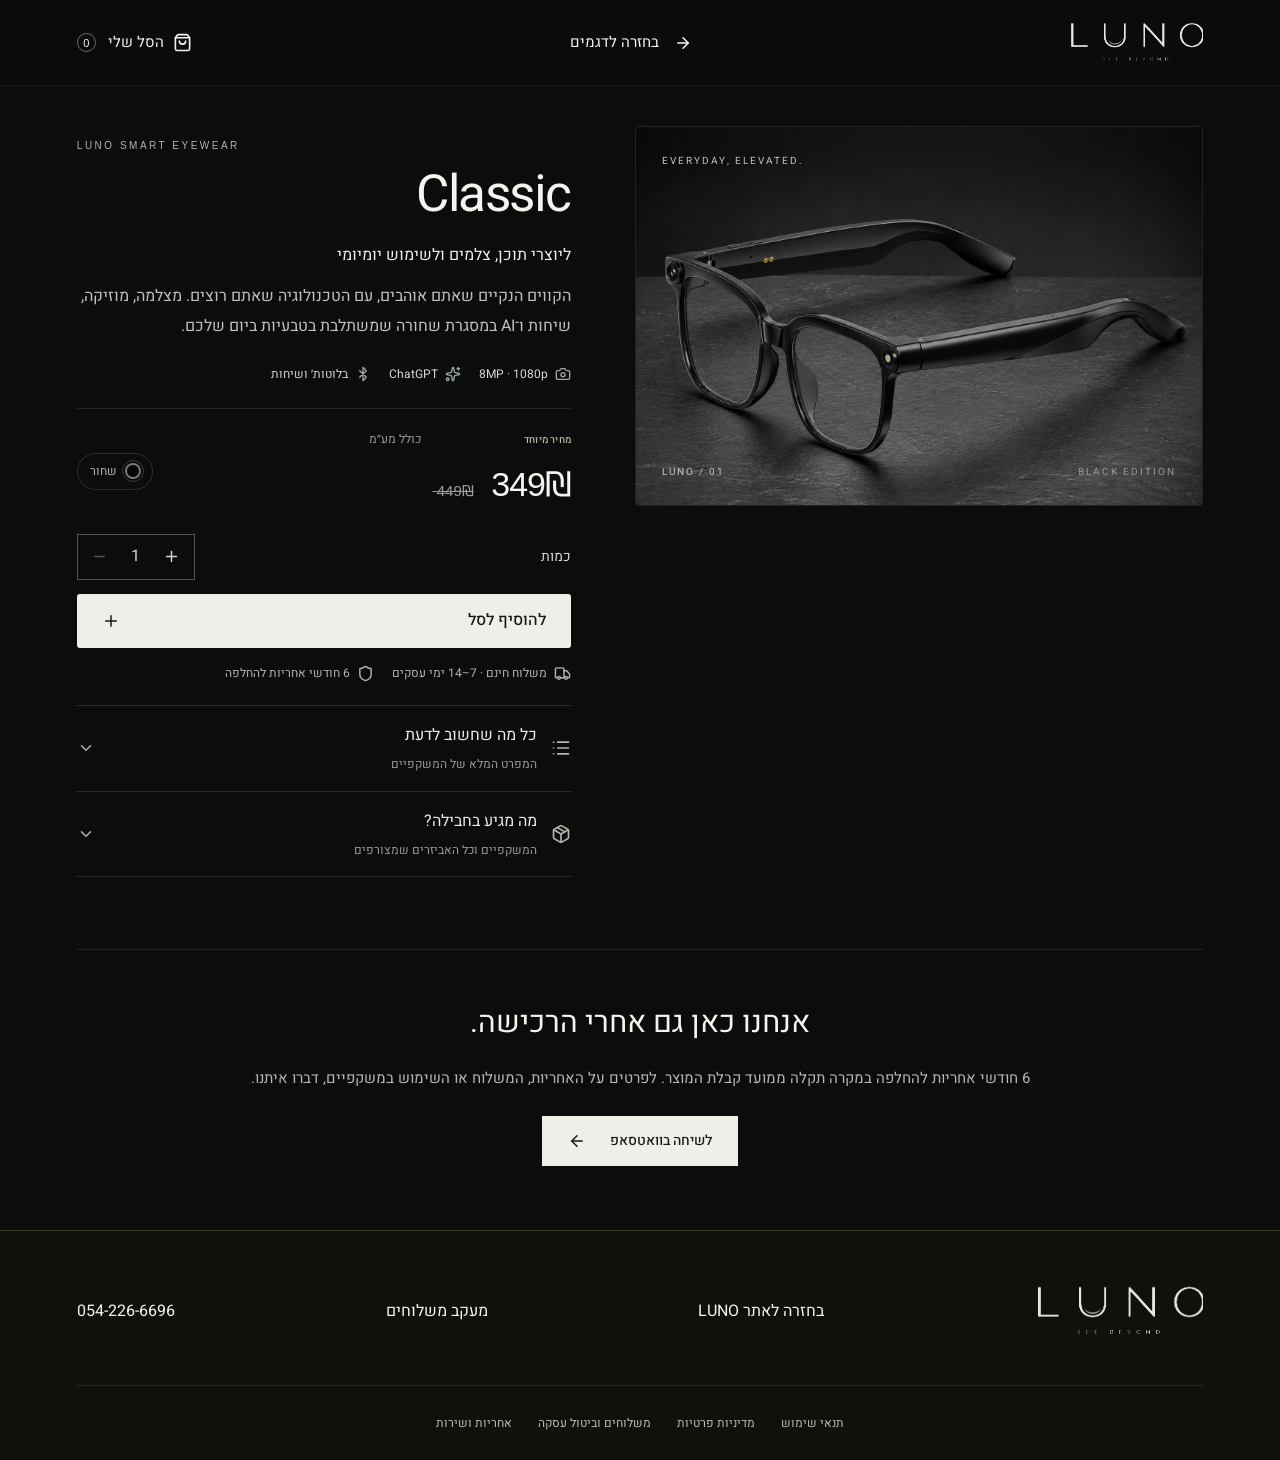
==== classic.html @ caffcdd0 "Publish video gallery, TikTok links and sitemap" ====
<!doctype html><html lang="he" dir="rtl"><head><meta charset="UTF-8"><meta name="viewport" content="width=device-width,initial-scale=1"><title>LUNO Classic | משקפיים חכמים</title><meta name="description" content="LUNO Classic — מצלמת 8MP, צילום סרטונים באיכות 1080p, AI, Bluetooth ושיחות. ליוצרי תוכן, צלמים ולשימוש יומיומי."><!-- TikTok Pixel Code Start -->
<script>
!function (w, d, t) {
  w.TiktokAnalyticsObject=t;var ttq=w[t]=w[t]||[];ttq.methods=["page","track","identify","instances","debug","on","off","once","ready","alias","group","enableCookie","disableCookie","holdConsent","revokeConsent","grantConsent"],ttq.setAndDefer=function(t,e){t[e]=function(){t.push([e].concat(Array.prototype.slice.call(arguments,0)))}};for(var i=0;i<ttq.methods.length;i++)ttq.setAndDefer(ttq,ttq.methods[i]);ttq.instance=function(t){for(var e=ttq._i[t]||[],n=0;n<ttq.methods.length;n++)ttq.setAndDefer(e,ttq.methods[n]);return e},ttq.load=function(e,n){var r="https://analytics.tiktok.com/i18n/pixel/events.js",o=n&&n.partner;ttq._i=ttq._i||{},ttq._i[e]=[],ttq._i[e]._u=r,ttq._t=ttq._t||{},ttq._t[e]=+new Date,ttq._o=ttq._o||{},ttq._o[e]=n||{};n=document.createElement("script");n.type="text/javascript",n.async=!0,n.src=r+"?sdkid="+e+"&lib="+t;e=document.getElementsByTagName("script")[0];e.parentNode.insertBefore(n,e)};
  ttq.load('DAK37NJC77U05QM9QT3G');
  ttq.page();
}(window, document, 'ttq');
</script>
<!-- TikTok Pixel Code End -->
  <script type="module" crossorigin src="./assets/product-CODjTHcF.js"></script>
  <script type="module" crossorigin src="./assets/arrow-right-CjeHP-cw.js"></script>
  <script type="module" crossorigin src="./assets/check-B2RZHt63.js"></script>
  <script type="module" crossorigin src="./assets/product-Vg76IQ97.js"></script>
  <link rel="stylesheet" crossorigin href="./assets/product-pFgKe8Z2.css">
</head><body><div id="root" data-product="classic"></div></body></html>
---- assets/product-pFgKe8Z2.css ----
@import "https://fonts.googleapis.com/css2?family=Heebo:wght@300;400;500;600;700;800;900&display=swap";@layer properties{@supports (((-webkit-hyphens:none)) and (not (margin-trim:inline))) or ((-moz-orient:inline) and (not (color:rgb(from red r g b)))){:root,:host{--shimmer-angle:20deg}*,:before,:after,::backdrop{--tw-translate-x:0;--tw-translate-y:0;--tw-translate-z:0;--tw-rotate-x:initial;--tw-rotate-y:initial;--tw-rotate-z:initial;--tw-skew-x:initial;--tw-skew-y:initial;--tw-scroll-snap-strictness:proximity;--tw-space-x-reverse:0;--tw-border-style:solid;--tw-leading:initial;--tw-font-weight:initial;--tw-tracking:initial;--tw-ordinal:initial;--tw-slashed-zero:initial;--tw-numeric-figure:initial;--tw-numeric-spacing:initial;--tw-numeric-fraction:initial;--tw-shadow:0 0 #0000;--tw-shadow-color:initial;--tw-shadow-alpha:100%;--tw-inset-shadow:0 0 #0000;--tw-inset-shadow-color:initial;--tw-inset-shadow-alpha:100%;--tw-ring-color:initial;--tw-ring-shadow:0 0 #0000;--tw-inset-ring-color:initial;--tw-inset-ring-shadow:0 0 #0000;--tw-ring-inset:initial;--tw-ring-offset-width:0px;--tw-ring-offset-color:#fff;--tw-ring-offset-shadow:0 0 #0000;--tw-outline-style:solid;--tw-blur:initial;--tw-brightness:initial;--tw-contrast:initial;--tw-grayscale:initial;--tw-hue-rotate:initial;--tw-invert:initial;--tw-opacity:initial;--tw-saturate:initial;--tw-sepia:initial;--tw-drop-shadow:initial;--tw-drop-shadow-color:initial;--tw-drop-shadow-alpha:100%;--tw-drop-shadow-size:initial;--tw-duration:initial;--tw-ease:initial;--tw-content:"";--tw-scale-x:1;--tw-scale-y:1;--tw-scale-z:1;--tw-backdrop-blur:initial;--tw-backdrop-brightness:initial;--tw-backdrop-contrast:initial;--tw-backdrop-grayscale:initial;--tw-backdrop-hue-rotate:initial;--tw-backdrop-invert:initial;--tw-backdrop-opacity:initial;--tw-backdrop-saturate:initial;--tw-backdrop-sepia:initial;--tw-animation-delay:0s;--tw-animation-direction:normal;--tw-animation-duration:initial;--tw-animation-fill-mode:none;--tw-animation-iteration-count:1;--tw-enter-blur:0;--tw-enter-opacity:1;--tw-enter-rotate:0;--tw-enter-scale:1;--tw-enter-translate-x:0;--tw-enter-translate-y:0;--tw-exit-blur:0;--tw-exit-opacity:1;--tw-exit-rotate:0;--tw-exit-scale:1;--tw-exit-translate-x:0;--tw-exit-translate-y:0;--scroll-fade-t:0px;--scroll-fade-b:0px;--scroll-fade-s:0px;--scroll-fade-e:0px;--scroll-fade-mask:initial;--shimmer-image:initial;--shimmer-text-fill:initial}}}@layer theme{:root,:host{--font-sans:"Heebo", Arial, sans-serif;--font-mono:ui-monospace, SFMono-Regular, Menlo, Monaco, Consolas, "Liberation Mono", "Courier New", monospace;--color-black:#000;--color-white:#fff;--spacing:.25rem;--container-xs:20rem;--container-sm:24rem;--text-xs:.75rem;--text-xs--line-height:calc(1 / .75);--text-sm:.875rem;--text-sm--line-height:calc(1.25 / .875);--text-base:1rem;--text-base--line-height:calc(1.5 / 1);--font-weight-normal:400;--font-weight-medium:500;--tracking-tight:-.025em;--tracking-widest:.1em;--leading-tight:1.25;--leading-snug:1.375;--leading-normal:1.5;--leading-relaxed:1.625;--radius-md:3px;--radius-2xl:1rem;--radius-4xl:2rem;--ease-in-out:cubic-bezier(.4, 0, .2, 1);--animate-spin:spin 1s linear infinite;--animate-pulse:pulse 2s cubic-bezier(.4, 0, .6, 1) infinite;--blur-xs:4px;--aspect-video:16 / 9;--default-transition-duration:.15s;--default-transition-timing-function:cubic-bezier(.4, 0, .2, 1);--default-font-family:"Heebo", Arial, sans-serif;--default-mono-font-family:var(--font-mono);--color-popover:var(--popover);--color-border:var(--border)}}@layer base{*,:after,:before,::backdrop{box-sizing:border-box;border:0 solid;margin:0;padding:0}::file-selector-button{box-sizing:border-box;border:0 solid;margin:0;padding:0}html,:host{-webkit-text-size-adjust:100%;tab-size:4;line-height:1.5;font-family:var(--default-font-family,ui-sans-serif, system-ui, sans-serif, "Apple Color Emoji", "Segoe UI Emoji", "Segoe UI Symbol", "Noto Color Emoji");font-feature-settings:var(--default-font-feature-settings,normal);font-variation-settings:var(--default-font-variation-settings,normal);-webkit-tap-highlight-color:transparent}hr{height:0;color:inherit;border-top-width:1px}abbr:where([title]){-webkit-text-decoration:underline dotted;text-decoration:underline dotted}h1,h2,h3,h4,h5,h6{font-size:inherit;font-weight:inherit}a{color:inherit;-webkit-text-decoration:inherit;-webkit-text-decoration:inherit;-webkit-text-decoration:inherit;-webkit-text-decoration:inherit;text-decoration:inherit}b,strong{font-weight:bolder}code,kbd,samp,pre{font-family:var(--default-mono-font-family,ui-monospace, SFMono-Regular, Menlo, Monaco, Consolas, "Liberation Mono", "Courier New", monospace);font-feature-settings:var(--default-mono-font-feature-settings,normal);font-variation-settings:var(--default-mono-font-variation-settings,normal);font-size:1em}small{font-size:80%}sub,sup{vertical-align:baseline;font-size:75%;line-height:0;position:relative}sub{bottom:-.25em}sup{top:-.5em}table{text-indent:0;border-color:inherit;border-collapse:collapse}:-moz-focusring{outline:auto}progress{vertical-align:baseline}summary{display:list-item}ol,ul,menu{list-style:none}img,svg,video,canvas,audio,iframe,embed,object{vertical-align:middle;display:block}img,video{max-width:100%;height:auto}button,input,select,optgroup,textarea{font:inherit;font-feature-settings:inherit;font-variation-settings:inherit;letter-spacing:inherit;color:inherit;opacity:1;background-color:#0000;border-radius:0}::file-selector-button{font:inherit;font-feature-settings:inherit;font-variation-settings:inherit;letter-spacing:inherit;color:inherit;opacity:1;background-color:#0000;border-radius:0}:where(select:is([multiple],[size])) optgroup{font-weight:bolder}:where(select:is([multiple],[size])) optgroup option{padding-inline-start:20px}::file-selector-button{margin-inline-end:4px}::placeholder{opacity:1}@supports (not ((-webkit-appearance:-apple-pay-button))) or (contain-intrinsic-size:1px){::placeholder{color:currentColor}@supports (color:color-mix(in lab, red, red)){::placeholder{color:color-mix(in oklab, currentcolor 50%, transparent)}}}textarea{resize:vertical}::-webkit-search-decoration{-webkit-appearance:none}::-webkit-date-and-time-value{min-height:1lh;text-align:inherit}::-webkit-datetime-edit{display:inline-flex}::-webkit-datetime-edit-fields-wrapper{padding:0}::-webkit-datetime-edit{padding-block:0}::-webkit-datetime-edit-year-field{padding-block:0}::-webkit-datetime-edit-month-field{padding-block:0}::-webkit-datetime-edit-day-field{padding-block:0}::-webkit-datetime-edit-hour-field{padding-block:0}::-webkit-datetime-edit-minute-field{padding-block:0}::-webkit-datetime-edit-second-field{padding-block:0}::-webkit-datetime-edit-millisecond-field{padding-block:0}::-webkit-datetime-edit-meridiem-field{padding-block:0}::-webkit-calendar-picker-indicator{line-height:1}:-moz-ui-invalid{box-shadow:none}button,input:where([type=button],[type=reset],[type=submit]){appearance:button}::file-selector-button{appearance:button}::-webkit-inner-spin-button{height:auto}::-webkit-outer-spin-button{height:auto}[hidden]:where(:not([hidden=until-found])){display:none!important}}@layer components;@layer utilities{.\@container\/card-header{container:card-header/inline-size}.\@container\/field-group{container:field-group/inline-size}.pointer-events-auto{pointer-events:auto}.pointer-events-none{pointer-events:none}.invisible{visibility:hidden}.sr-only{clip-path:inset(50%);white-space:nowrap;border-width:0;width:1px;height:1px;margin:-1px;padding:0;position:absolute;overflow:hidden}.absolute{position:absolute}.fixed{position:fixed}.relative{position:relative}.static{position:static}.inset-0{inset:calc(var(--spacing) * 0)}.inset-x-0{inset-inline:calc(var(--spacing) * 0)}.inset-x-4{inset-inline:calc(var(--spacing) * 4)}.inset-y-0{inset-block:calc(var(--spacing) * 0)}.inset-s-1\/2{inset-inline-start:50%}.start{inset-inline-start:var(--spacing)}.end{inset-inline-end:var(--spacing)}.-top-12{top:calc(var(--spacing) * -12)}.top-0{top:calc(var(--spacing) * 0)}.top-1\.5{top:calc(var(--spacing) * 1.5)}.top-1\/2{top:50%}.top-1\/3{top:33.3333%}.top-2{top:calc(var(--spacing) * 2)}.top-3{top:calc(var(--spacing) * 3)}.top-3\.5{top:calc(var(--spacing) * 3.5)}.top-\[60\%\]{top:60%}.top-full{top:100%}.top-px{top:1px}.-right-12{right:calc(var(--spacing) * -12)}.right-0{right:calc(var(--spacing) * 0)}.right-1{right:calc(var(--spacing) * 1)}.right-2{right:calc(var(--spacing) * 2)}.right-2\.5{right:calc(var(--spacing) * 2.5)}.right-3{right:calc(var(--spacing) * 3)}.-bottom-12{bottom:calc(var(--spacing) * -12)}.bottom-0{bottom:calc(var(--spacing) * 0)}.bottom-4{bottom:calc(var(--spacing) * 4)}.-left-12{left:calc(var(--spacing) * -12)}.left-1\.5{left:calc(var(--spacing) * 1.5)}.left-1\/2{left:50%}.left-3{left:calc(var(--spacing) * 3)}.isolate{isolation:isolate}.z-0{z-index:0}.z-1{z-index:1}.z-10{z-index:10}.z-20{z-index:20}.z-50{z-index:50}.z-\[calc\(1000-var\(--toast-index\)\)\]{z-index:calc(1000 - var(--toast-index))}.order-first{order:-9999}.order-last{order:9999}.col-start-2{grid-column-start:2}.row-span-2{grid-row:span 2/span 2}.row-start-1{grid-row-start:1}.container{width:100%}@media (width>=40rem){.container{max-width:40rem}}@media (width>=48rem){.container{max-width:48rem}}@media (width>=64rem){.container{max-width:64rem}}@media (width>=80rem){.container{max-width:80rem}}@media (width>=96rem){.container{max-width:96rem}}.m-\(--drawer-inset\,0px\){margin:var(--drawer-inset,0px)}.-mx-1{margin-inline:calc(var(--spacing) * -1)}.-mx-4{margin-inline:calc(var(--spacing) * -4)}.mx-2{margin-inline:calc(var(--spacing) * 2)}.mx-3\.5{margin-inline:calc(var(--spacing) * 3.5)}.mx-auto{margin-inline:auto}.-my-2{margin-block:calc(var(--spacing) * -2)}.my-0\.5{margin-block:calc(var(--spacing) * .5)}.my-1{margin-block:calc(var(--spacing) * 1)}.my-2{margin-block:calc(var(--spacing) * 2)}.my-auto{margin-block:auto}.-mt-4{margin-top:calc(var(--spacing) * -4)}.mt-0\.5{margin-top:calc(var(--spacing) * .5)}.mt-2{margin-top:calc(var(--spacing) * 2)}.mt-4{margin-top:calc(var(--spacing) * 4)}.mt-auto{margin-top:auto}.-mb-4{margin-bottom:calc(var(--spacing) * -4)}.mb-1\.5{margin-bottom:calc(var(--spacing) * 1.5)}.mb-2{margin-bottom:calc(var(--spacing) * 2)}.-ml-1{margin-left:calc(var(--spacing) * -1)}.-ml-4{margin-left:calc(var(--spacing) * -4)}.ml-1{margin-left:calc(var(--spacing) * 1)}.ml-4{margin-left:calc(var(--spacing) * 4)}.ml-auto{margin-left:auto}.line-clamp-1{-webkit-line-clamp:1;-webkit-box-orient:vertical;display:-webkit-box;overflow:hidden}.line-clamp-2{-webkit-line-clamp:2;-webkit-box-orient:vertical;display:-webkit-box;overflow:hidden}.no-scrollbar{-ms-overflow-style:none;scrollbar-width:none}.no-scrollbar::-webkit-scrollbar{display:none}.block{display:block}.contents{display:contents}.flex{display:flex}.grid{display:grid}.hidden{display:none}.inline-flex{display:inline-flex}.table{display:table}.table-caption{display:table-caption}.table-cell{display:table-cell}.table-row{display:table-row}.field-sizing-content{field-sizing:content}.aspect-\(--ratio\){aspect-ratio:var(--ratio)}.aspect-square{aspect-ratio:1}.aspect-video{aspect-ratio:var(--aspect-video)}.size-\(--cell-size\){width:var(--cell-size);height:var(--cell-size)}.size-2{width:calc(var(--spacing) * 2);height:calc(var(--spacing) * 2)}.size-2\.5{width:calc(var(--spacing) * 2.5);height:calc(var(--spacing) * 2.5)}.size-3{width:calc(var(--spacing) * 3);height:calc(var(--spacing) * 3)}.size-4{width:calc(var(--spacing) * 4);height:calc(var(--spacing) * 4)}.size-5{width:calc(var(--spacing) * 5);height:calc(var(--spacing) * 5)}.size-6{width:calc(var(--spacing) * 6);height:calc(var(--spacing) * 6)}.size-7{width:calc(var(--spacing) * 7);height:calc(var(--spacing) * 7)}.size-8{width:calc(var(--spacing) * 8);height:calc(var(--spacing) * 8)}.size-9{width:calc(var(--spacing) * 9);height:calc(var(--spacing) * 9)}.size-10{width:calc(var(--spacing) * 10);height:calc(var(--spacing) * 10)}.size-auto{width:auto;height:auto}.size-full{width:100%;height:100%}.h-\(--accordion-panel-height\){height:var(--accordion-panel-height)}.h-\(--cell-size\){height:var(--cell-size)}.h-\(--drawer-content-height\){height:var(--drawer-content-height)}.h-\(--height\){height:var(--height)}.h-\(--popup-height\){height:var(--popup-height)}.h-\(--positioner-height\){height:var(--positioner-height)}.h-1{height:calc(var(--spacing) * 1)}.h-1\.5{height:calc(var(--spacing) * 1.5)}.h-2{height:calc(var(--spacing) * 2)}.h-2\.5{height:calc(var(--spacing) * 2.5)}.h-4{height:calc(var(--spacing) * 4)}.h-5{height:calc(var(--spacing) * 5)}.h-6{height:calc(var(--spacing) * 6)}.h-7{height:calc(var(--spacing) * 7)}.h-8{height:calc(var(--spacing) * 8)}.h-8\!{height:calc(var(--spacing) * 8)!important}.h-9{height:calc(var(--spacing) * 9)}.h-10{height:calc(var(--spacing) * 10)}.h-12{height:calc(var(--spacing) * 12)}.h-\[calc\(--spacing\(5\.25\)\)\]{height:calc(calc(var(--spacing) * 5.25))}.h-\[calc\(100\%-1px\)\]{height:calc(100% - 1px)}.h-auto{height:auto}.h-full{height:100%}.h-max{height:max-content}.h-px{height:1px}.h-svh{height:100svh}.max-h-\(--available-height\){max-height:var(--available-height)}.max-h-\(--drawer-content-max-height\,none\){max-height:var(--drawer-content-max-height,none)}.max-h-72{max-height:calc(var(--spacing) * 72)}.max-h-\[min\(calc\(--spacing\(72\)---spacing\(9\)\)\,calc\(var\(--available-height\)---spacing\(9\)\)\)\]{max-height:min(calc(calc(var(--spacing) * 72) - calc(var(--spacing) * 9)), calc(var(--available-height) - calc(var(--spacing) * 9)))}.min-h-0{min-height:calc(var(--spacing) * 0)}.min-h-4{min-height:calc(var(--spacing) * 4)}.min-h-8{min-height:calc(var(--spacing) * 8)}.min-h-16{min-height:calc(var(--spacing) * 16)}.min-h-dvh{min-height:100dvh}.min-h-full{min-height:100%}.min-h-svh{min-height:100svh}.w-\(--anchor-width\){width:var(--anchor-width)}.w-\(--cell-size\){width:var(--cell-size)}.w-\(--drawer-content-width\,auto\){width:var(--drawer-content-width,auto)}.w-\(--popup-width\){width:var(--popup-width)}.w-\(--positioner-width\){width:var(--positioner-width)}.w-\(--sidebar-width\){width:var(--sidebar-width)}.w-0{width:calc(var(--spacing) * 0)}.w-1{width:calc(var(--spacing) * 1)}.w-2{width:calc(var(--spacing) * 2)}.w-2\.5{width:calc(var(--spacing) * 2.5)}.w-4{width:calc(var(--spacing) * 4)}.w-5{width:calc(var(--spacing) * 5)}.w-10{width:calc(var(--spacing) * 10)}.w-24{width:calc(var(--spacing) * 24)}.w-64{width:calc(var(--spacing) * 64)}.w-72{width:calc(var(--spacing) * 72)}.w-auto{width:auto}.w-fit{width:fit-content}.w-full{width:100%}.w-max{width:max-content}.w-px{width:1px}.max-w-\(--available-width\){max-width:var(--available-width)}.max-w-\(--skeleton-width\){max-width:var(--skeleton-width)}.max-w-\[80\%\]{max-width:80%}.max-w-\[calc\(100\%-2rem\)\]{max-width:calc(100% - 2rem)}.max-w-full{max-width:100%}.max-w-max{max-width:max-content}.max-w-sm{max-width:var(--container-sm)}.max-w-xs{max-width:var(--container-xs)}.min-w-\(--cell-size\){min-width:var(--cell-size)}.min-w-0{min-width:calc(var(--spacing) * 0)}.min-w-5{min-width:calc(var(--spacing) * 5)}.min-w-7{min-width:calc(var(--spacing) * 7)}.min-w-8{min-width:calc(var(--spacing) * 8)}.min-w-9{min-width:calc(var(--spacing) * 9)}.min-w-16{min-width:calc(var(--spacing) * 16)}.min-w-32{min-width:calc(var(--spacing) * 32)}.min-w-36{min-width:calc(var(--spacing) * 36)}.min-w-40{min-width:calc(var(--spacing) * 40)}.min-w-\[96px\]{min-width:96px}.min-w-\[calc\(var\(--anchor-width\)\+--spacing\(7\)\)\]{min-width:calc(var(--anchor-width) + calc(var(--spacing) * 7))}.flex-1{flex:1}.shrink-0{flex-shrink:0}.grow{flex-grow:1}.grow-0{flex-grow:0}.basis-full{flex-basis:100%}.caption-bottom{caption-side:bottom}.border-collapse{border-collapse:collapse}.origin-\(--transform-origin\){transform-origin:var(--transform-origin)}.origin-bottom{transform-origin:bottom}.-translate-x-1\/2{--tw-translate-x:calc(calc(1 / 2 * 100%) * -1);translate:var(--tw-translate-x) var(--tw-translate-y)}.-translate-x-px{--tw-translate-x:-1px;translate:var(--tw-translate-x) var(--tw-translate-y)}.translate-x-px{--tw-translate-x:1px;translate:var(--tw-translate-x) var(--tw-translate-y)}.-translate-y-1\/2{--tw-translate-y:calc(calc(1 / 2 * 100%) * -1);translate:var(--tw-translate-x) var(--tw-translate-y)}.-translate-y-3\/4{--tw-translate-y:calc(calc(3 / 4 * 100%) * -1);translate:var(--tw-translate-x) var(--tw-translate-y)}.translate-y-0{--tw-translate-y:calc(var(--spacing) * 0);translate:var(--tw-translate-x) var(--tw-translate-y)}.translate-y-3\/4{--tw-translate-y:calc(3 / 4 * 100%);translate:var(--tw-translate-x) var(--tw-translate-y)}.translate-y-\[calc\(-50\%-2px\)\]{--tw-translate-y:calc(-50% - 2px);translate:var(--tw-translate-x) var(--tw-translate-y)}.rotate-45{rotate:45deg}.rotate-90{rotate:90deg}.\[transform\:translateX\(var\(--toast-swipe-movement-x\)\)_translateY\(calc\(var\(--toast-swipe-movement-y\)-\(var\(--toast-index\)\*var\(--peek\)\)-\(var\(--shrink\)\*var\(--height\)\)\)\)_scale\(var\(--scale\)\)\]{transform:translateX(var(--toast-swipe-movement-x)) translateY(calc(var(--toast-swipe-movement-y) - (var(--toast-index) * var(--peek)) - (var(--shrink) * var(--height)))) scale(var(--scale))}.transform-\[translate3d\(var\(--translate-x\,0px\)\,var\(--translate-y\,0px\)\,0\)_scale\(var\(--stack-scale\)\)\]{transform:translate3d(var(--translate-x,0px),var(--translate-y,0px),0) scale(var(--stack-scale))}.scroll-fade-x{--_scroll-fade-size-s:var(--scroll-fade-s-size,var(--scroll-fade-size,min(12%, calc(var(--spacing) * 10))));--_scroll-fade-size-e:var(--scroll-fade-e-size,var(--scroll-fade-size,min(12%, calc(var(--spacing) * 10))));--scroll-fade-inline:linear-gradient(to right, transparent 0, #000 var(--scroll-fade-s,0px), #000 calc(100% - var(--scroll-fade-e,0px)), transparent 100%)}.scroll-fade-x:where([dir=rtl],[dir=rtl] *){--scroll-fade-inline:linear-gradient(to left, transparent 0, #000 var(--scroll-fade-s,0px), #000 calc(100% - var(--scroll-fade-e,0px)), transparent 100%)}.scroll-fade-x{-webkit-mask-image:var(--scroll-fade-mask,var(--scroll-fade-inline));-webkit-mask-image:var(--scroll-fade-mask,var(--scroll-fade-inline));-webkit-mask-image:var(--scroll-fade-mask,var(--scroll-fade-inline));-webkit-mask-image:var(--scroll-fade-mask,var(--scroll-fade-inline));mask-image:var(--scroll-fade-mask,var(--scroll-fade-inline));-webkit-mask-composite:source-in;-webkit-mask-composite:source-in;-webkit-mask-composite:source-in;-webkit-mask-repeat:no-repeat;mask-repeat:no-repeat;-webkit-mask-composite:source-in;mask-composite:intersect}@supports (animation-timeline:scroll()){.scroll-fade-x{animation:1ms ease-in-out scroll-fade-reveal-s,1ms ease-in-out scroll-fade-reveal-e;animation-timeline:scroll(self inline),scroll(self inline);animation-range:0 var(--scroll-fade-reveal,calc(var(--spacing) * 24)), calc(100% - var(--scroll-fade-reveal,calc(var(--spacing) * 24))) 100%;animation-fill-mode:both}}@supports not (animation-timeline:scroll()){.scroll-fade-x{--scroll-fade-s:var(--_scroll-fade-size-s);--scroll-fade-e:var(--_scroll-fade-size-e)}}.scroll-fade-b{--_scroll-fade-size-b:var(--scroll-fade-b-size,var(--scroll-fade-size,min(12%, calc(var(--spacing) * 10))));--scroll-fade-mask:linear-gradient(to bottom, #000 0, #000 calc(100% - var(--scroll-fade-b,0px)), transparent 100%);-webkit-mask-image:var(--scroll-fade-mask);-webkit-mask-image:var(--scroll-fade-mask);-webkit-mask-image:var(--scroll-fade-mask);-webkit-mask-image:var(--scroll-fade-mask);mask-image:var(--scroll-fade-mask);-webkit-mask-composite:source-in;-webkit-mask-composite:source-in;-webkit-mask-composite:source-in;-webkit-mask-repeat:no-repeat;mask-repeat:no-repeat;-webkit-mask-composite:source-in;mask-composite:intersect}@supports (animation-timeline:scroll()){.scroll-fade-b{animation:1ms ease-in-out scroll-fade-reveal-b;animation-timeline:scroll(self y);animation-range:calc(100% - var(--scroll-fade-reveal,calc(var(--spacing) * 24))) 100%;animation-fill-mode:both}}@supports not (animation-timeline:scroll()){.scroll-fade-b{--scroll-fade-b:var(--_scroll-fade-size-b)}}.animate-caret-blink{animation:1.25s ease-out infinite caret-blink}.animate-pulse{animation:var(--animate-pulse)}.animate-spin{animation:var(--animate-spin)}.cursor-default{cursor:default}.cursor-grab{cursor:grab}.cursor-text{cursor:text}.touch-manipulation{touch-action:manipulation}.touch-none{touch-action:none}.resize-none{resize:none}.snap-x{scroll-snap-type:x var(--tw-scroll-snap-strictness)}.snap-mandatory{--tw-scroll-snap-strictness:mandatory}.scroll-my-1{scroll-margin-block:calc(var(--spacing) * 1)}.scroll-px-1{scroll-padding-inline:calc(var(--spacing) * 1)}.scroll-py-1{scroll-padding-block:calc(var(--spacing) * 1)}.list-disc{list-style-type:disc}.list-none{list-style-type:none}.appearance-none{appearance:none}.auto-rows-min{grid-auto-rows:min-content}.grid-rows-\[auto_1fr\]{grid-template-rows:auto 1fr}.flex-col{flex-direction:column}.flex-col-reverse{flex-direction:column-reverse}.flex-row{flex-direction:row}.flex-wrap{flex-wrap:wrap}.place-content-center{place-content:center}.place-items-center{place-items:center}.items-center{align-items:center}.items-end{align-items:flex-end}.items-start{align-items:flex-start}.items-stretch{align-items:stretch}.justify-between{justify-content:space-between}.justify-center{justify-content:center}.justify-start{justify-content:flex-start}.gap-\(--card-spacing\){gap:var(--card-spacing)}.gap-0{gap:calc(var(--spacing) * 0)}.gap-0\.5{gap:calc(var(--spacing) * .5)}.gap-1{gap:calc(var(--spacing) * 1)}.gap-1\.5{gap:calc(var(--spacing) * 1.5)}.gap-2{gap:calc(var(--spacing) * 2)}.gap-2\.5{gap:calc(var(--spacing) * 2.5)}.gap-3{gap:calc(var(--spacing) * 3)}.gap-4{gap:calc(var(--spacing) * 4)}.gap-5{gap:calc(var(--spacing) * 5)}.gap-6{gap:calc(var(--spacing) * 6)}.gap-\[--spacing\(var\(--gap\)\)\]{gap:calc(var(--spacing) * var(--gap))}:where(.-space-x-2>:not(:last-child)){--tw-space-x-reverse:0;margin-inline-start:calc(calc(var(--spacing) * -2) * var(--tw-space-x-reverse));margin-inline-end:calc(calc(var(--spacing) * -2) * calc(1 - var(--tw-space-x-reverse)))}.self-end{align-self:flex-end}.self-start{align-self:flex-start}.self-stretch{align-self:stretch}.justify-self-end{justify-self:flex-end}.truncate{text-overflow:ellipsis;white-space:nowrap;overflow:hidden}.overflow-auto{overflow:auto}.overflow-hidden{overflow:hidden}.overflow-x-auto{overflow-x:auto}.overflow-x-hidden{overflow-x:hidden}.overflow-y-auto{overflow-y:auto}.overscroll-contain{overscroll-behavior:contain}.overscroll-x-contain{overscroll-behavior-x:contain}.rounded-\(--cell-radius\){border-radius:var(--cell-radius)}.rounded-2xl{border-radius:var(--radius-2xl)}.rounded-4xl{border-radius:var(--radius-4xl)}.rounded-\[2px\]{border-radius:2px}.rounded-\[4px\]{border-radius:4px}.rounded-\[calc\(var\(--radius\)-3px\)\]{border-radius:calc(var(--radius) - 3px)}.rounded-\[inherit\]{border-radius:inherit}.rounded-\[min\(var\(--radius-md\)\,10px\)\]{border-radius:min(var(--radius-md), 10px)}.rounded-\[min\(var\(--radius-md\)\,12px\)\]{border-radius:min(var(--radius-md), 12px)}.rounded-full{border-radius:2147483647px}.rounded-lg{border-radius:4px}.rounded-lg\!{border-radius:4px!important}.rounded-md{border-radius:3px}.rounded-none{border-radius:0}.rounded-sm{border-radius:2px}.rounded-xl{border-radius:6px}.rounded-xl\!{border-radius:6px!important}.rounded-t-xl{border-top-left-radius:6px;border-top-right-radius:6px}.rounded-l-\(--cell-radius\){border-top-left-radius:var(--cell-radius);border-bottom-left-radius:var(--cell-radius)}.rounded-tl-sm{border-top-left-radius:2px}.rounded-r-\(--cell-radius\){border-top-right-radius:var(--cell-radius);border-bottom-right-radius:var(--cell-radius)}.rounded-b-xl{border-bottom-right-radius:6px;border-bottom-left-radius:6px}.border{border-style:var(--tw-border-style);border-width:1px}.border-0{border-style:var(--tw-border-style);border-width:0}.border-\[1\.5px\]{border-style:var(--tw-border-style);border-width:1.5px}.border-y{border-block-style:var(--tw-border-style);border-block-width:1px}.border-t{border-top-style:var(--tw-border-style);border-top-width:1px}.border-r{border-right-style:var(--tw-border-style);border-right-width:1px}.border-b{border-bottom-style:var(--tw-border-style);border-bottom-width:1px}.border-l{border-left-style:var(--tw-border-style);border-left-width:1px}.border-dashed{--tw-border-style:dashed;border-style:dashed}.border-none{--tw-border-style:none;border-style:none}.border-\(--color-border\){border-color:var(--color-border)}.border-border,.border-border\/50{border-color:var(--border)}@supports (color:color-mix(in lab, red, red)){.border-border\/50{border-color:color-mix(in oklab, var(--border) 50%, transparent)}}.border-input,.border-input\/30{border-color:var(--border)}@supports (color:color-mix(in lab, red, red)){.border-input\/30{border-color:color-mix(in oklab, var(--border) 30%, transparent)}}.border-ring{border-color:#c9cebf}.border-transparent{border-color:#0000}.bg-\(--color-bg\){background-color:var(--color-bg)}.bg-\[Canvas\]{background-color:canvas}.bg-background{background-color:var(--background)}.bg-black\/10{background-color:#0000001a}@supports (color:color-mix(in lab, red, red)){.bg-black\/10{background-color:color-mix(in oklab, var(--color-black) 10%, transparent)}}.bg-border{background-color:var(--border)}.bg-card{background-color:var(--card)}.bg-destructive\/10{background-color:oklab(73.2682% .108005 .0397881/.1)}.bg-foreground{background-color:var(--foreground)}.bg-input,.bg-input\/30{background-color:var(--border)}@supports (color:color-mix(in lab, red, red)){.bg-input\/30{background-color:color-mix(in oklab, var(--border) 30%, transparent)}}.bg-muted,.bg-muted\/50{background-color:var(--muted)}@supports (color:color-mix(in lab, red, red)){.bg-muted\/50{background-color:color-mix(in oklab, var(--muted) 50%, transparent)}}.bg-popover{background-color:var(--popover)}.bg-primary{background-color:var(--primary)}.bg-primary-foreground{background-color:var(--primary-foreground)}.bg-secondary{background-color:var(--secondary)}.bg-transparent{background-color:#0000}.bg-white{background-color:var(--color-white)}.bg-clip-padding{background-clip:padding-box}.fill-foreground{fill:var(--foreground)}.object-cover{object-fit:cover}.p-\(--card-spacing\){padding:var(--card-spacing)}.p-0{padding:calc(var(--spacing) * 0)}.p-1{padding:calc(var(--spacing) * 1)}.p-2{padding:calc(var(--spacing) * 2)}.p-2\.5{padding:calc(var(--spacing) * 2.5)}.p-4{padding:calc(var(--spacing) * 4)}.p-6{padding:calc(var(--spacing) * 6)}.p-\[3px\]{padding:3px}.p-px{padding:1px}.px-\(--card-spacing\){padding-inline:var(--card-spacing)}.px-\(--cell-size\){padding-inline:var(--cell-size)}.px-1{padding-inline:calc(var(--spacing) * 1)}.px-1\.5{padding-inline:calc(var(--spacing) * 1.5)}.px-2{padding-inline:calc(var(--spacing) * 2)}.px-2\.5{padding-inline:calc(var(--spacing) * 2.5)}.px-3{padding-inline:calc(var(--spacing) * 3)}.py-\(--card-spacing\){padding-block:var(--card-spacing)}.py-0\.5{padding-block:calc(var(--spacing) * .5)}.py-1{padding-block:calc(var(--spacing) * 1)}.py-1\.5{padding-block:calc(var(--spacing) * 1.5)}.py-2{padding-block:calc(var(--spacing) * 2)}.py-2\.5{padding-block:calc(var(--spacing) * 2.5)}.py-6{padding-block:calc(var(--spacing) * 6)}.py-\[2px\]{padding-block:2px}.pt-0{padding-top:calc(var(--spacing) * 0)}.pt-2{padding-top:calc(var(--spacing) * 2)}.pt-3{padding-top:calc(var(--spacing) * 3)}.pt-4{padding-top:calc(var(--spacing) * 4)}.pr-1\.5{padding-right:calc(var(--spacing) * 1.5)}.pr-1\.5\!{padding-right:calc(var(--spacing) * 1.5)!important}.pr-2{padding-right:calc(var(--spacing) * 2)}.pr-8{padding-right:calc(var(--spacing) * 8)}.pb-0{padding-bottom:calc(var(--spacing) * 0)}.pb-2{padding-bottom:calc(var(--spacing) * 2)}.pb-2\.5{padding-bottom:calc(var(--spacing) * 2.5)}.pb-3{padding-bottom:calc(var(--spacing) * 3)}.pl-1\.5{padding-left:calc(var(--spacing) * 1.5)}.pl-1\.5\!{padding-left:calc(var(--spacing) * 1.5)!important}.pl-2{padding-left:calc(var(--spacing) * 2)}.pl-2\.5{padding-left:calc(var(--spacing) * 2.5)}.pl-4{padding-left:calc(var(--spacing) * 4)}.pl-7{padding-left:calc(var(--spacing) * 7)}.text-center{text-align:center}.text-left{text-align:left}.align-middle{vertical-align:middle}.font-heading{font-family:var(--font-sans)}.font-mono{font-family:var(--font-mono)}.font-sans{font-family:Heebo,Arial,sans-serif}.text-base{font-size:var(--text-base);line-height:var(--tw-leading,var(--text-base--line-height))}.text-sm{font-size:var(--text-sm);line-height:var(--tw-leading,var(--text-sm--line-height))}.text-sm\/relaxed{font-size:var(--text-sm);line-height:var(--leading-relaxed)}.text-xs{font-size:var(--text-xs);line-height:var(--tw-leading,var(--text-xs--line-height))}.text-\[0\.8rem\]{font-size:.8rem}.leading-none{--tw-leading:1;line-height:1}.leading-normal{--tw-leading:var(--leading-normal);line-height:var(--leading-normal)}.leading-relaxed{--tw-leading:var(--leading-relaxed);line-height:var(--leading-relaxed)}.leading-snug{--tw-leading:var(--leading-snug);line-height:var(--leading-snug)}.leading-tight{--tw-leading:var(--leading-tight);line-height:var(--leading-tight)}.font-medium{--tw-font-weight:var(--font-weight-medium);font-weight:var(--font-weight-medium)}.font-normal{--tw-font-weight:var(--font-weight-normal);font-weight:var(--font-weight-normal)}.tracking-tight{--tw-tracking:var(--tracking-tight);letter-spacing:var(--tracking-tight)}.tracking-widest{--tw-tracking:var(--tracking-widest);letter-spacing:var(--tracking-widest)}.text-balance{text-wrap:balance}.wrap-break-word{overflow-wrap:break-word}.whitespace-nowrap{white-space:nowrap}.text-\[CanvasText\]{color:canvastext}.text-background{color:var(--background)}.text-card-foreground{color:var(--foreground)}.text-current{color:currentColor}.text-destructive{color:#e88a8a}.text-foreground,.text-foreground\/60{color:var(--foreground)}@supports (color:color-mix(in lab, red, red)){.text-foreground\/60{color:color-mix(in oklab, var(--foreground) 60%, transparent)}}.text-muted-foreground{color:var(--muted-foreground)}.text-popover-foreground{color:var(--foreground)}.text-primary{color:var(--primary)}.text-primary-foreground{color:var(--primary-foreground)}.text-secondary-foreground{color:var(--foreground)}.tabular-nums{--tw-numeric-spacing:tabular-nums;font-variant-numeric:var(--tw-ordinal,) var(--tw-slashed-zero,) var(--tw-numeric-figure,) var(--tw-numeric-spacing,) var(--tw-numeric-fraction,)}.underline-offset-4{text-underline-offset:4px}.opacity-0{opacity:0}.opacity-50{opacity:.5}.opacity-60{opacity:.6}.opacity-\[max\(var\(--drawer-overlay-min-opacity\,0\)\,calc\(1-var\(--drawer-swipe-progress\)\)\)\]{opacity:max(var(--drawer-overlay-min-opacity,0), calc(1 - var(--drawer-swipe-progress)))}.bg-blend-color{background-blend-mode:color}.shadow{--tw-shadow:0 1px 3px 0 var(--tw-shadow-color,#0000001a), 0 1px 2px -1px var(--tw-shadow-color,#0000001a);box-shadow:var(--tw-inset-shadow), var(--tw-inset-ring-shadow), var(--tw-ring-offset-shadow), var(--tw-ring-shadow), var(--tw-shadow)}.shadow-\[0_0_0_1px_var\(--sidebar-border\)\]{--tw-shadow:0 0 0 1px var(--tw-shadow-color,var(--sidebar-border));box-shadow:var(--tw-inset-shadow), var(--tw-inset-ring-shadow), var(--tw-ring-offset-shadow), var(--tw-ring-shadow), var(--tw-shadow)}.shadow-lg{--tw-shadow:0 10px 15px -3px var(--tw-shadow-color,#0000001a), 0 4px 6px -4px var(--tw-shadow-color,#0000001a);box-shadow:var(--tw-inset-shadow), var(--tw-inset-ring-shadow), var(--tw-ring-offset-shadow), var(--tw-ring-shadow), var(--tw-shadow)}.shadow-md{--tw-shadow:0 4px 6px -1px var(--tw-shadow-color,#0000001a), 0 2px 4px -2px var(--tw-shadow-color,#0000001a);box-shadow:var(--tw-inset-shadow), var(--tw-inset-ring-shadow), var(--tw-ring-offset-shadow), var(--tw-ring-shadow), var(--tw-shadow)}.shadow-none{--tw-shadow:0 0 #0000;box-shadow:var(--tw-inset-shadow), var(--tw-inset-ring-shadow), var(--tw-ring-offset-shadow), var(--tw-ring-shadow), var(--tw-shadow)}.shadow-none\!{--tw-shadow:0 0 #0000!important;box-shadow:var(--tw-inset-shadow), var(--tw-inset-ring-shadow), var(--tw-ring-offset-shadow), var(--tw-ring-shadow), var(--tw-shadow)!important}.shadow-xl{--tw-shadow:0 20px 25px -5px var(--tw-shadow-color,#0000001a), 0 8px 10px -6px var(--tw-shadow-color,#0000001a);box-shadow:var(--tw-inset-shadow), var(--tw-inset-ring-shadow), var(--tw-ring-offset-shadow), var(--tw-ring-shadow), var(--tw-shadow)}.ring-0{--tw-ring-shadow:var(--tw-ring-inset,) 0 0 0 calc(0px + var(--tw-ring-offset-width)) var(--tw-ring-color,currentcolor);box-shadow:var(--tw-inset-shadow), var(--tw-inset-ring-shadow), var(--tw-ring-offset-shadow), var(--tw-ring-shadow), var(--tw-shadow)}.ring-1{--tw-ring-shadow:var(--tw-ring-inset,) 0 0 0 calc(1px + var(--tw-ring-offset-width)) var(--tw-ring-color,currentcolor);box-shadow:var(--tw-inset-shadow), var(--tw-inset-ring-shadow), var(--tw-ring-offset-shadow), var(--tw-ring-shadow), var(--tw-shadow)}.ring-2{--tw-ring-shadow:var(--tw-ring-inset,) 0 0 0 calc(2px + var(--tw-ring-offset-width)) var(--tw-ring-color,currentcolor);box-shadow:var(--tw-inset-shadow), var(--tw-inset-ring-shadow), var(--tw-ring-offset-shadow), var(--tw-ring-shadow), var(--tw-shadow)}.ring-3{--tw-ring-shadow:var(--tw-ring-inset,) 0 0 0 calc(3px + var(--tw-ring-offset-width)) var(--tw-ring-color,currentcolor);box-shadow:var(--tw-inset-shadow), var(--tw-inset-ring-shadow), var(--tw-ring-offset-shadow), var(--tw-ring-shadow), var(--tw-shadow)}.ring-background{--tw-ring-color:var(--background)}.ring-card{--tw-ring-color:var(--card)}.ring-foreground\/10{--tw-ring-color:var(--foreground)}@supports (color:color-mix(in lab, red, red)){.ring-foreground\/10{--tw-ring-color:color-mix(in oklab, var(--foreground) 10%, transparent)}}.ring-ring\/50{--tw-ring-color:oklab(84.3331% -.0111767 .0179572/.5)}.ring-offset-background{--tw-ring-offset-color:var(--background)}.outline-hidden{--tw-outline-style:none;outline-style:none}@media (forced-colors:active){.outline-hidden{outline-offset:2px;outline:2px solid #0000}}.outline{outline-style:var(--tw-outline-style);outline-width:1px}.filter{filter:var(--tw-blur,) var(--tw-brightness,) var(--tw-contrast,) var(--tw-grayscale,) var(--tw-hue-rotate,) var(--tw-invert,) var(--tw-saturate,) var(--tw-sepia,) var(--tw-drop-shadow,)}.transition{transition-property:color,background-color,border-color,outline-color,text-decoration-color,fill,stroke,--tw-gradient-from,--tw-gradient-via,--tw-gradient-to,opacity,box-shadow,transform,translate,scale,rotate,filter,-webkit-backdrop-filter,backdrop-filter,display,content-visibility,overlay,pointer-events;transition-timing-function:var(--tw-ease,var(--default-transition-timing-function));transition-duration:var(--tw-duration,var(--default-transition-duration))}.transition-\[color\,box-shadow\]{transition-property:color,box-shadow;transition-timing-function:var(--tw-ease,var(--default-transition-timing-function));transition-duration:var(--tw-duration,var(--default-transition-duration))}.transition-\[left\,right\,width\]{transition-property:left,right,width;transition-timing-function:var(--tw-ease,var(--default-transition-timing-function));transition-duration:var(--tw-duration,var(--default-transition-duration))}.transition-\[margin\,opacity\]{transition-property:margin,opacity;transition-timing-function:var(--tw-ease,var(--default-transition-timing-function));transition-duration:var(--tw-duration,var(--default-transition-duration))}.transition-\[opacity\,transform\,translate\]{transition-property:opacity,transform,translate;transition-timing-function:var(--tw-ease,var(--default-transition-timing-function));transition-duration:var(--tw-duration,var(--default-transition-duration))}.transition-\[opacity\,transform\,width\,height\,scale\,translate\]{transition-property:opacity,transform,width,height,scale,translate;transition-timing-function:var(--tw-ease,var(--default-transition-timing-function));transition-duration:var(--tw-duration,var(--default-transition-duration))}.transition-\[top\,left\,right\,bottom\]{transition-property:top,left,right,bottom;transition-timing-function:var(--tw-ease,var(--default-transition-timing-function));transition-duration:var(--tw-duration,var(--default-transition-duration))}.transition-\[transform\,height\,opacity\,filter\]{transition-property:transform,height,opacity,filter;transition-timing-function:var(--tw-ease,var(--default-transition-timing-function));transition-duration:var(--tw-duration,var(--default-transition-duration))}.transition-\[translate\,scale\,opacity\]{transition-property:translate,scale,opacity;transition-timing-function:var(--tw-ease,var(--default-transition-timing-function));transition-duration:var(--tw-duration,var(--default-transition-duration))}.transition-\[width\,height\,padding\]{transition-property:width,height,padding;transition-timing-function:var(--tw-ease,var(--default-transition-timing-function));transition-duration:var(--tw-duration,var(--default-transition-duration))}.transition-\[width\]{transition-property:width;transition-timing-function:var(--tw-ease,var(--default-transition-timing-function));transition-duration:var(--tw-duration,var(--default-transition-duration))}.transition-all{transition-property:all;transition-timing-function:var(--tw-ease,var(--default-transition-timing-function));transition-duration:var(--tw-duration,var(--default-transition-duration))}.transition-colors{transition-property:color,background-color,border-color,outline-color,text-decoration-color,fill,stroke,--tw-gradient-from,--tw-gradient-via,--tw-gradient-to;transition-timing-function:var(--tw-ease,var(--default-transition-timing-function));transition-duration:var(--tw-duration,var(--default-transition-duration))}.transition-opacity{transition-property:opacity;transition-timing-function:var(--tw-ease,var(--default-transition-timing-function));transition-duration:var(--tw-duration,var(--default-transition-duration))}.transition-transform{transition-property:transform,translate,scale,rotate;transition-timing-function:var(--tw-ease,var(--default-transition-timing-function));transition-duration:var(--tw-duration,var(--default-transition-duration))}.transition-none{transition-property:none}.duration-100{--tw-duration:.1s;transition-duration:.1s}.duration-150{--tw-duration:.15s;transition-duration:.15s}.duration-200{--tw-duration:.2s;transition-duration:.2s}.duration-250{--tw-duration:.25s;transition-duration:.25s}.duration-300{--tw-duration:.3s;transition-duration:.3s}.duration-450{--tw-duration:.45s;transition-duration:.45s}.duration-1000{--tw-duration:1s;transition-duration:1s}.duration-\[0\.35s\]{--tw-duration:.35s;transition-duration:.35s}.ease-\[cubic-bezier\(0\.22\,1\,0\.36\,1\)\]{--tw-ease:cubic-bezier(.22,1,.36,1);transition-timing-function:cubic-bezier(.22,1,.36,1)}.ease-\[cubic-bezier\(0\.32\,0\.72\,0\,1\)\]{--tw-ease:cubic-bezier(.32,.72,0,1);transition-timing-function:cubic-bezier(.32,.72,0,1)}.ease-\[cubic-bezier\(0\.45\,1\.005\,0\,1\.005\)\]{--tw-ease:cubic-bezier(.45,1.005,0,1.005);transition-timing-function:cubic-bezier(.45,1.005,0,1.005)}.ease-in-out{--tw-ease:var(--ease-in-out);transition-timing-function:var(--ease-in-out)}.ease-linear{--tw-ease:linear;transition-timing-function:linear}.will-change-transform{will-change:transform}.contain-content{contain:content}.outline-none{--tw-outline-style:none;outline-style:none}.select-none{-webkit-user-select:none;user-select:none}.select-text{-webkit-user-select:text;user-select:text}.\[--bleed\:3rem\]{--bleed:3rem}.\[--card-spacing\:--spacing\(4\)\]{--card-spacing:calc(var(--spacing) * 4)}.\[--cell-radius\:var\(--radius-md\)\]{--cell-radius:var(--radius-md)}.\[--cell-size\:--spacing\(7\)\]{--cell-size:calc(var(--spacing) * 7)}.\[--drawer-content-height\:var\(--drawer-height\,auto\)\]{--drawer-content-height:var(--drawer-height,auto)}.\[--gap\:0\.75rem\]{--gap:.75rem}.\[--height\:var\(--toast-frontmost-height\,var\(--toast-height\)\)\]{--height:var(--toast-frontmost-height,var(--toast-height))}.\[--offset-y\:calc\(var\(--toast-offset-y\)\*-1\+calc\(var\(--toast-index\)\*var\(--gap\)\*-1\)\+var\(--toast-swipe-movement-y\)\)\]{--offset-y:calc(var(--toast-offset-y) * -1 + calc(var(--toast-index) * var(--gap) * -1) + var(--toast-swipe-movement-y))}.\[--peek\:0\.75rem\]{--peek:.75rem}.\[--peek\:1rem\]{--peek:1rem}.\[--scale\:calc\(max\(0\,1-\(var\(--toast-index\)\*0\.1\)\)\)\]{--scale:calc(max(0, 1 - (var(--toast-index) * .1)))}.\[--shrink\:calc\(1-var\(--scale\)\)\]{--shrink:calc(1 - var(--scale))}.\[--stack-height\:var\(--drawer-frontmost-height\,var\(--drawer-height\,0px\)\)\]{--stack-height:var(--drawer-frontmost-height,var(--drawer-height,0px))}.\[--stack-peek-offset\:max\(0px\,calc\(\(var\(--nested-drawers\)-var\(--stack-progress\)\)\*var\(--peek\)\)\)\]{--stack-peek-offset:max(0px, calc((var(--nested-drawers) - var(--stack-progress)) * var(--peek)))}.\[--stack-progress\:clamp\(0\,var\(--drawer-swipe-progress\)\,1\)\]{--stack-progress:clamp(0, var(--drawer-swipe-progress), 1)}.\[--stack-scale-base\:max\(0\,calc\(1-\(var\(--nested-drawers\)\*var\(--stack-step\)\)\)\)\]{--stack-scale-base:max(0, calc(1 - (var(--nested-drawers) * var(--stack-step))))}.\[--stack-scale\:clamp\(0\,calc\(var\(--stack-scale-base\)\+\(var\(--stack-step\)\*var\(--stack-progress\)\)\)\,1\)\]{--stack-scale:clamp(0, calc(var(--stack-scale-base) + (var(--stack-step) * var(--stack-progress))), 1)}.\[--stack-shrink\:calc\(1-var\(--stack-scale\)\)\]{--stack-shrink:calc(1 - var(--stack-scale))}.\[--stack-step\:0\.05\]{--stack-step:.05}.\[contain-intrinsic-size\:auto_10rem\]{contain-intrinsic-size:auto 10rem}.\[content-visibility\:auto\]{content-visibility:auto}.\[interpolate-size\:allow-keywords\]{interpolate-size:allow-keywords}.\[transition\:transform_500ms_cubic-bezier\(0\.22\,1\,0\.36\,1\)\,opacity_500ms\,height_150ms\]{transition:transform .5s cubic-bezier(.22,1,.36,1),opacity .5s,height .15s}:is(.\*\:w-full>*){width:100%}.not-last\:border-b:not(:last-child){border-bottom-style:var(--tw-border-style);border-bottom-width:1px}.group-focus-within\/menu-item\:opacity-100:is(:where(.group\/menu-item):focus-within *){opacity:1}@media (hover:hover){.group-hover\/menu-item\:opacity-100:is(:where(.group\/menu-item):hover *){opacity:1}}.group-focus\/context-menu-item\:text-accent-foreground:is(:where(.group\/context-menu-item):focus *),.group-focus\/dropdown-menu-item\:text-accent-foreground:is(:where(.group\/dropdown-menu-item):focus *),.group-focus\/menubar-item\:text-accent-foreground:is(:where(.group\/menubar-item):focus *){color:var(--foreground)}.group-has-disabled\/field\:opacity-50:is(:where(.group\/field):has(:disabled) *){opacity:.5}.group-has-data-\[sidebar\=menu-action\]\/menu-item\:pr-8:is(:where(.group\/menu-item):has([data-sidebar=menu-action]) *){padding-right:calc(var(--spacing) * 8)}.group-has-data-\[size\=lg\]\/avatar-group\:size-10:is(:where(.group\/avatar-group):has([data-size=lg]) *){width:calc(var(--spacing) * 10);height:calc(var(--spacing) * 10)}.group-has-data-\[size\=sm\]\/avatar-group\:size-6:is(:where(.group\/avatar-group):has([data-size=sm]) *){width:calc(var(--spacing) * 6);height:calc(var(--spacing) * 6)}.group-has-data-\[slot\=combobox-clear\]\/input-group\:hidden:is(:where(.group\/input-group):has([data-slot=combobox-clear]) *),.group-has-data-\[slot\=command-shortcut\]\/command-item\:hidden:is(:where(.group\/command-item):has([data-slot=command-shortcut]) *){display:none}.group-has-data-\[slot\=item-description\]\/item\:translate-y-0\.5:is(:where(.group\/item):has([data-slot=item-description]) *){--tw-translate-y:calc(var(--spacing) * .5);translate:var(--tw-translate-x) var(--tw-translate-y)}.group-has-data-\[slot\=item-description\]\/item\:self-start:is(:where(.group\/item):has([data-slot=item-description]) *){align-self:flex-start}.group-has-data-\[slot\=message-footer\]\/message\:-translate-y-8:is(:where(.group\/message):has([data-slot=message-footer]) *){--tw-translate-y:calc(var(--spacing) * -8);translate:var(--tw-translate-x) var(--tw-translate-y)}.group-has-data-\[variant\=ghost\]\/message\:px-0:is(:where(.group\/message):has([data-variant=ghost]) *){padding-inline:calc(var(--spacing) * 0)}.group-has-data-horizontal\/field\:text-balance:is(:where(.group\/field):has(:where([data-orientation=horizontal])) *){text-wrap:balance}.group-has-\[\:focus-visible\]\/field-label\:border-transparent:is(:where(.group\/field-label):has(:focus-visible) *){border-color:#0000}.group-has-\[\:focus-visible\]\/field-label\:ring-0:is(:where(.group\/field-label):has(:focus-visible) *){--tw-ring-shadow:var(--tw-ring-inset,) 0 0 0 calc(0px + var(--tw-ring-offset-width)) var(--tw-ring-color,currentcolor);box-shadow:var(--tw-inset-shadow), var(--tw-inset-ring-shadow), var(--tw-ring-offset-shadow), var(--tw-ring-shadow), var(--tw-shadow)}.group-has-\[\:focus-visible\]\/field-label\:not-data-checked\:border-input:is(:where(.group\/field-label):has(:focus-visible) *):not(:where([data-state=checked]),:where([data-checked]:not([data-checked=false]))){border-color:var(--border)}.group-has-\[\>input\]\/input-group\:pt-2:is(:where(.group\/input-group):has(>input) *){padding-top:calc(var(--spacing) * 2)}.group-has-\[\>input\]\/input-group\:pb-2:is(:where(.group\/input-group):has(>input) *){padding-bottom:calc(var(--spacing) * 2)}.group-has-\[\>svg\]\/alert\:col-start-2:is(:where(.group\/alert):has(>svg) *){grid-column-start:2}.group-aria-expanded\/accordion-trigger\:hidden:is(:where(.group\/accordion-trigger)[aria-expanded=true] *){display:none}.group-aria-expanded\/accordion-trigger\:inline:is(:where(.group\/accordion-trigger)[aria-expanded=true] *){display:inline}.group-data-empty\/combobox-content\:flex:is(:where(.group\/combobox-content)[data-empty] *){display:flex}.group-data-nested-drawer-open\/drawer-popup\:opacity-0:is(:where(.group\/drawer-popup)[data-nested-drawer-open] *){opacity:0}.group-data-nested-drawer-swiping\/drawer-popup\:opacity-100:is(:where(.group\/drawer-popup)[data-nested-drawer-swiping] *){opacity:1}.group-data-popup-open\/navigation-menu-trigger\:rotate-180:is(:where(.group\/navigation-menu-trigger)[data-popup-open] *){rotate:180deg}.group-data-swiping\/drawer-popup\:select-none:is(:where(.group\/drawer-popup)[data-swiping] *){-webkit-user-select:none;user-select:none}.group-data-\[align\=end\]\/bubble\:self-end:is(:where(.group\/bubble)[data-align=end] *){align-self:flex-end}.group-data-\[align\=end\]\/message\:justify-end:is(:where(.group\/message)[data-align=end] *){justify-content:flex-end}.group-data-\[align\=end\]\/message\:self-end:is(:where(.group\/message)[data-align=end] *){align-self:flex-end}.group-data-\[checked\=true\]\/command-item\:opacity-100:is(:where(.group\/command-item)[data-checked=true] *){opacity:1}.group-data-\[collapsible\=icon\]\:-mt-8:is(:where(.group)[data-collapsible=icon] *){margin-top:calc(var(--spacing) * -8)}.group-data-\[collapsible\=icon\]\:hidden:is(:where(.group)[data-collapsible=icon] *){display:none}.group-data-\[collapsible\=icon\]\:size-8\!:is(:where(.group)[data-collapsible=icon] *){width:calc(var(--spacing) * 8)!important;height:calc(var(--spacing) * 8)!important}.group-data-\[collapsible\=icon\]\:w-\(--sidebar-width-icon\):is(:where(.group)[data-collapsible=icon] *){width:var(--sidebar-width-icon)}.group-data-\[collapsible\=icon\]\:w-\[calc\(var\(--sidebar-width-icon\)\+\(--spacing\(4\)\)\)\]:is(:where(.group)[data-collapsible=icon] *){width:calc(var(--sidebar-width-icon) + (calc(var(--spacing) * 4)))}.group-data-\[collapsible\=icon\]\:w-\[calc\(var\(--sidebar-width-icon\)\+\(--spacing\(4\)\)\+2px\)\]:is(:where(.group)[data-collapsible=icon] *){width:calc(var(--sidebar-width-icon) + (calc(var(--spacing) * 4)) + 2px)}.group-data-\[collapsible\=icon\]\:overflow-hidden:is(:where(.group)[data-collapsible=icon] *){overflow:hidden}.group-data-\[collapsible\=icon\]\:p-0\!:is(:where(.group)[data-collapsible=icon] *){padding:calc(var(--spacing) * 0)!important}.group-data-\[collapsible\=icon\]\:p-2\!:is(:where(.group)[data-collapsible=icon] *){padding:calc(var(--spacing) * 2)!important}.group-data-\[collapsible\=icon\]\:opacity-0:is(:where(.group)[data-collapsible=icon] *){opacity:0}.group-data-\[collapsible\=offcanvas\]\:w-0:is(:where(.group)[data-collapsible=offcanvas] *){width:calc(var(--spacing) * 0)}.group-data-\[collapsible\=offcanvas\]\:translate-x-0:is(:where(.group)[data-collapsible=offcanvas] *){--tw-translate-x:calc(var(--spacing) * 0);translate:var(--tw-translate-x) var(--tw-translate-y)}.group-data-\[disabled\=true\]\:pointer-events-none:is(:where(.group)[data-disabled=true] *){pointer-events:none}.group-data-\[disabled\=true\]\:opacity-50:is(:where(.group)[data-disabled=true] *),.group-data-\[disabled\=true\]\/field\:opacity-50:is(:where(.group\/field)[data-disabled=true] *),.group-data-\[disabled\=true\]\/input-group\:opacity-50:is(:where(.group\/input-group)[data-disabled=true] *){opacity:.5}.group-data-\[focused\=true\]\/day\:relative:is(:where(.group\/day)[data-focused=true] *){position:relative}.group-data-\[focused\=true\]\/day\:z-10:is(:where(.group\/day)[data-focused=true] *){z-index:10}.group-data-\[focused\=true\]\/day\:border-ring:is(:where(.group\/day)[data-focused=true] *){border-color:#c9cebf}.group-data-\[focused\=true\]\/day\:ring-\[3px\]:is(:where(.group\/day)[data-focused=true] *){--tw-ring-shadow:var(--tw-ring-inset,) 0 0 0 calc(3px + var(--tw-ring-offset-width)) var(--tw-ring-color,currentcolor);box-shadow:var(--tw-inset-shadow), var(--tw-inset-ring-shadow), var(--tw-ring-offset-shadow), var(--tw-ring-shadow), var(--tw-shadow)}.group-data-\[focused\=true\]\/day\:ring-ring\/50:is(:where(.group\/day)[data-focused=true] *){--tw-ring-color:oklab(84.3331% -.0111767 .0179572/.5)}.group-data-\[orientation\=vertical\]\/attachment\:absolute:is(:where(.group\/attachment)[data-orientation=vertical] *){position:absolute}.group-data-\[orientation\=vertical\]\/attachment\:top-3:is(:where(.group\/attachment)[data-orientation=vertical] *){top:calc(var(--spacing) * 3)}.group-data-\[orientation\=vertical\]\/attachment\:right-3:is(:where(.group\/attachment)[data-orientation=vertical] *){right:calc(var(--spacing) * 3)}.group-data-\[orientation\=vertical\]\/attachment\:w-full:is(:where(.group\/attachment)[data-orientation=vertical] *){width:100%}.group-data-\[orientation\=vertical\]\/attachment\:gap-1:is(:where(.group\/attachment)[data-orientation=vertical] *){gap:calc(var(--spacing) * 1)}.group-data-\[orientation\=vertical\]\/attachment\:px-1:is(:where(.group\/attachment)[data-orientation=vertical] *){padding-inline:calc(var(--spacing) * 1)}.group-data-\[side\=left\]\:-right-4:is(:where(.group)[data-side=left] *){right:calc(var(--spacing) * -4)}.group-data-\[side\=left\]\:border-r:is(:where(.group)[data-side=left] *){border-right-style:var(--tw-border-style);border-right-width:1px}.group-data-\[side\=right\]\:left-0:is(:where(.group)[data-side=right] *){left:calc(var(--spacing) * 0)}.group-data-\[side\=right\]\:rotate-180:is(:where(.group)[data-side=right] *){rotate:180deg}.group-data-\[side\=right\]\:border-l:is(:where(.group)[data-side=right] *){border-left-style:var(--tw-border-style);border-left-width:1px}.group-data-\[size\=default\]\/avatar\:size-2\.5:is(:where(.group\/avatar)[data-size=default] *){width:calc(var(--spacing) * 2.5);height:calc(var(--spacing) * 2.5)}.group-data-\[size\=default\]\/switch\:size-4:is(:where(.group\/switch)[data-size=default] *){width:calc(var(--spacing) * 4);height:calc(var(--spacing) * 4)}.group-data-\[size\=lg\]\/avatar\:size-3:is(:where(.group\/avatar)[data-size=lg] *){width:calc(var(--spacing) * 3);height:calc(var(--spacing) * 3)}.group-data-\[size\=sm\]\/alert-dialog-content\:grid:is(:where(.group\/alert-dialog-content)[data-size=sm] *){display:grid}.group-data-\[size\=sm\]\/alert-dialog-content\:grid-cols-2:is(:where(.group\/alert-dialog-content)[data-size=sm] *){grid-template-columns:repeat(2,minmax(0,1fr))}.group-data-\[size\=sm\]\/attachment\:w-8:is(:where(.group\/attachment)[data-size=sm] *){width:calc(var(--spacing) * 8)}.group-data-\[size\=sm\]\/avatar\:size-2:is(:where(.group\/avatar)[data-size=sm] *){width:calc(var(--spacing) * 2);height:calc(var(--spacing) * 2)}.group-data-\[size\=sm\]\/avatar\:text-xs:is(:where(.group\/avatar)[data-size=sm] *){font-size:var(--text-xs);line-height:var(--tw-leading,var(--text-xs--line-height))}.group-data-\[size\=sm\]\/card\:text-sm:is(:where(.group\/card)[data-size=sm] *){font-size:var(--text-sm);line-height:var(--tw-leading,var(--text-sm--line-height))}.group-data-\[size\=sm\]\/item\:size-8:is(:where(.group\/item)[data-size=sm] *){width:calc(var(--spacing) * 8);height:calc(var(--spacing) * 8)}.group-data-\[size\=sm\]\/switch\:size-3:is(:where(.group\/switch)[data-size=sm] *){width:calc(var(--spacing) * 3);height:calc(var(--spacing) * 3)}.group-data-\[size\=xs\]\/attachment\:w-7:is(:where(.group\/attachment)[data-size=xs] *){width:calc(var(--spacing) * 7)}.group-data-\[size\=xs\]\/attachment\:rounded-md:is(:where(.group\/attachment)[data-size=xs] *){border-radius:3px}.group-data-\[size\=xs\]\/item\:size-6:is(:where(.group\/item)[data-size=xs] *){width:calc(var(--spacing) * 6);height:calc(var(--spacing) * 6)}.group-data-\[size\=xs\]\/item\:gap-0:is(:where(.group\/item)[data-size=xs] *){gap:calc(var(--spacing) * 0)}.group-data-\[size\=xs\]\/item\:text-xs:is(:where(.group\/item)[data-size=xs] *){font-size:var(--text-xs);line-height:var(--tw-leading,var(--text-xs--line-height))}.group-data-\[spacing\=0\]\/toggle-group\:rounded-none:is(:where(.group\/toggle-group)[data-spacing="0"] *){border-radius:0}.group-data-\[spacing\=0\]\/toggle-group\:px-2:is(:where(.group\/toggle-group)[data-spacing="0"] *){padding-inline:calc(var(--spacing) * 2)}.group-data-\[state\=done\]\/attachment\:opacity-100:is(:where(.group\/attachment)[data-state=done] *){opacity:1}.group-data-\[state\=error\]\/attachment\:bg-destructive\/10:is(:where(.group\/attachment)[data-state=error] *){background-color:oklab(73.2682% .108005 .0397881/.1)}.group-data-\[state\=error\]\/attachment\:text-destructive:is(:where(.group\/attachment)[data-state=error] *){color:#e88a8a}.group-data-\[state\=error\]\/attachment\:text-destructive\/80:is(:where(.group\/attachment)[data-state=error] *){color:oklab(73.2682% .108005 .0397881/.8)}.group-data-\[state\=idle\]\/attachment\:opacity-100:is(:where(.group\/attachment)[data-state=idle] *){opacity:1}.group-data-\[state\=processing\]\/attachment\:shimmer:is(:where(.group\/attachment)[data-state=processing] *){--_spread:var(--shimmer-spread,calc(3ch + 40px));--_base:currentColor;--_highlight:var(--shimmer-color,oklch(from currentColor l c h / calc(alpha* .2)));background-image:var(--shimmer-image,linear-gradient(calc(90deg + var(--shimmer-angle)), var(--_base) calc(50% - var(--_spread)), var(--_highlight) calc(50% - var(--_spread) * .5), var(--_highlight) 50%, var(--_highlight) calc(50% + var(--_spread) * .5), var(--_base) calc(50% + var(--_spread))))}@supports (color:color-mix(in lab, red, red)){.group-data-\[state\=processing\]\/attachment\:shimmer:is(:where(.group\/attachment)[data-state=processing] *){background-image:var(--shimmer-image,linear-gradient(calc(90deg + var(--shimmer-angle)), var(--_base) calc(50% - var(--_spread)), color-mix(in oklch, var(--_highlight), var(--_base) 50%) calc(50% - var(--_spread) * .5), var(--_highlight) 50%, color-mix(in oklch, var(--_highlight), var(--_base) 50%) calc(50% + var(--_spread) * .5), var(--_base) calc(50% + var(--_spread))))}}.group-data-\[state\=processing\]\/attachment\:shimmer:is(:where(.group\/attachment)[data-state=processing] *){background-repeat:no-repeat;background-size:calc(200% + var(--_spread) * 2) 100%;-webkit-text-fill-color:var(--shimmer-text-fill,transparent);animation:tw-shimmer var(--shimmer-duration,2s) linear infinite;background-position:0 0;-webkit-background-clip:text;background-clip:text}.group-data-\[state\=processing\]\/attachment\:shimmer:is(:where(.group\/attachment)[data-state=processing] *):is(.dark *){--_highlight:var(--shimmer-color,oklch(from currentColor max(.8, calc(l + .4)) c h / calc(alpha + .4)))}.group-data-\[state\=processing\]\/attachment\:shimmer:is(:where(.group\/attachment)[data-state=processing] *):where([dir=rtl],[dir=rtl] *){animation-direction:reverse}.group-data-\[state\=uploading\]\/attachment\:shimmer:is(:where(.group\/attachment)[data-state=uploading] *){--_spread:var(--shimmer-spread,calc(3ch + 40px));--_base:currentColor;--_highlight:var(--shimmer-color,oklch(from currentColor l c h / calc(alpha* .2)));background-image:var(--shimmer-image,linear-gradient(calc(90deg + var(--shimmer-angle)), var(--_base) calc(50% - var(--_spread)), var(--_highlight) calc(50% - var(--_spread) * .5), var(--_highlight) 50%, var(--_highlight) calc(50% + var(--_spread) * .5), var(--_base) calc(50% + var(--_spread))))}@supports (color:color-mix(in lab, red, red)){.group-data-\[state\=uploading\]\/attachment\:shimmer:is(:where(.group\/attachment)[data-state=uploading] *){background-image:var(--shimmer-image,linear-gradient(calc(90deg + var(--shimmer-angle)), var(--_base) calc(50% - var(--_spread)), color-mix(in oklch, var(--_highlight), var(--_base) 50%) calc(50% - var(--_spread) * .5), var(--_highlight) 50%, color-mix(in oklch, var(--_highlight), var(--_base) 50%) calc(50% + var(--_spread) * .5), var(--_base) calc(50% + var(--_spread))))}}.group-data-\[state\=uploading\]\/attachment\:shimmer:is(:where(.group\/attachment)[data-state=uploading] *){background-repeat:no-repeat;background-size:calc(200% + var(--_spread) * 2) 100%;-webkit-text-fill-color:var(--shimmer-text-fill,transparent);animation:tw-shimmer var(--shimmer-duration,2s) linear infinite;background-position:0 0;-webkit-background-clip:text;background-clip:text}.group-data-\[state\=uploading\]\/attachment\:shimmer:is(:where(.group\/attachment)[data-state=uploading] *):is(.dark *){--_highlight:var(--shimmer-color,oklch(from currentColor max(.8, calc(l + .4)) c h / calc(alpha + .4)))}.group-data-\[state\=uploading\]\/attachment\:shimmer:is(:where(.group\/attachment)[data-state=uploading] *):where([dir=rtl],[dir=rtl] *){animation-direction:reverse}.group-data-\[swipe-axis\=x\]\/drawer-popup\:h-full:is(:where(.group\/drawer-popup)[data-swipe-axis=x] *){height:100%}.group-data-\[swipe-axis\=x\]\/drawer-popup\:w-3:is(:where(.group\/drawer-popup)[data-swipe-axis=x] *){width:calc(var(--spacing) * 3)}.group-data-\[swipe-axis\=x\]\/drawer-popup\:items-center:is(:where(.group\/drawer-popup)[data-swipe-axis=x] *){align-items:center}.group-data-\[swipe-axis\=y\]\/drawer-popup\:h-3:is(:where(.group\/drawer-popup)[data-swipe-axis=y] *){height:calc(var(--spacing) * 3)}.group-data-\[swipe-axis\=y\]\/drawer-popup\:w-full:is(:where(.group\/drawer-popup)[data-swipe-axis=y] *){width:100%}.group-data-\[swipe-axis\=y\]\/drawer-popup\:justify-center:is(:where(.group\/drawer-popup)[data-swipe-axis=y] *){justify-content:center}.group-data-\[swipe-axis\=y\]\/drawer-popup\:text-center:is(:where(.group\/drawer-popup)[data-swipe-axis=y] *){text-align:center}.group-data-\[swipe-direction\=down\]\/drawer-popup\:items-end:is(:where(.group\/drawer-popup)[data-swipe-direction=down] *){align-items:flex-end}.group-data-\[swipe-direction\=left\]\/drawer-popup\:order-last:is(:where(.group\/drawer-popup)[data-swipe-direction=left] *){order:9999}.group-data-\[swipe-direction\=left\]\/drawer-popup\:justify-start:is(:where(.group\/drawer-popup)[data-swipe-direction=left] *){justify-content:flex-start}.group-data-\[swipe-direction\=right\]\/drawer-popup\:justify-end:is(:where(.group\/drawer-popup)[data-swipe-direction=right] *){justify-content:flex-end}.group-data-\[swipe-direction\=up\]\/drawer-popup\:order-last:is(:where(.group\/drawer-popup)[data-swipe-direction=up] *){order:9999}.group-data-\[swipe-direction\=up\]\/drawer-popup\:items-start:is(:where(.group\/drawer-popup)[data-swipe-direction=up] *){align-items:flex-start}.group-data-\[variant\=floating\]\:rounded-lg:is(:where(.group)[data-variant=floating] *){border-radius:4px}.group-data-\[variant\=floating\]\:shadow-sm:is(:where(.group)[data-variant=floating] *){--tw-shadow:0 1px 3px 0 var(--tw-shadow-color,#0000001a), 0 1px 2px -1px var(--tw-shadow-color,#0000001a);box-shadow:var(--tw-inset-shadow), var(--tw-inset-ring-shadow), var(--tw-ring-offset-shadow), var(--tw-ring-shadow), var(--tw-shadow)}.group-data-\[variant\=floating\]\:ring-1:is(:where(.group)[data-variant=floating] *){--tw-ring-shadow:var(--tw-ring-inset,) 0 0 0 calc(1px + var(--tw-ring-offset-width)) var(--tw-ring-color,currentcolor);box-shadow:var(--tw-inset-shadow), var(--tw-inset-ring-shadow), var(--tw-ring-offset-shadow), var(--tw-ring-shadow), var(--tw-shadow)}.group-data-\[variant\=line\]\/tabs-list\:bg-transparent:is(:where(.group\/tabs-list)[data-variant=line] *){background-color:#0000}.group-data-\[variant\=outline\]\/field-group\:-mb-2:is(:where(.group\/field-group)[data-variant=outline] *){margin-bottom:calc(var(--spacing) * -2)}.group-data-\[variant\=separator\]\/marker\:flex-none:is(:where(.group\/marker)[data-variant=separator] *){flex:none}.group-data-\[variant\=separator\]\/marker\:text-center:is(:where(.group\/marker)[data-variant=separator] *){text-align:center}.group-data-\[viewport\=false\]\/navigation-menu\:rounded-lg:is(:where(.group\/navigation-menu)[data-viewport=false] *){border-radius:4px}.group-data-\[viewport\=false\]\/navigation-menu\:bg-popover:is(:where(.group\/navigation-menu)[data-viewport=false] *){background-color:var(--popover)}.group-data-\[viewport\=false\]\/navigation-menu\:text-popover-foreground:is(:where(.group\/navigation-menu)[data-viewport=false] *){color:var(--foreground)}.group-data-\[viewport\=false\]\/navigation-menu\:shadow:is(:where(.group\/navigation-menu)[data-viewport=false] *){--tw-shadow:0 1px 3px 0 var(--tw-shadow-color,#0000001a), 0 1px 2px -1px var(--tw-shadow-color,#0000001a);box-shadow:var(--tw-inset-shadow), var(--tw-inset-ring-shadow), var(--tw-ring-offset-shadow), var(--tw-ring-shadow), var(--tw-shadow)}.group-data-\[viewport\=false\]\/navigation-menu\:ring-1:is(:where(.group\/navigation-menu)[data-viewport=false] *){--tw-ring-shadow:var(--tw-ring-inset,) 0 0 0 calc(1px + var(--tw-ring-offset-width)) var(--tw-ring-color,currentcolor);box-shadow:var(--tw-inset-shadow), var(--tw-inset-ring-shadow), var(--tw-ring-offset-shadow), var(--tw-ring-shadow), var(--tw-shadow)}.group-data-\[viewport\=false\]\/navigation-menu\:ring-foreground\/10:is(:where(.group\/navigation-menu)[data-viewport=false] *){--tw-ring-color:var(--foreground)}@supports (color:color-mix(in lab, red, red)){.group-data-\[viewport\=false\]\/navigation-menu\:ring-foreground\/10:is(:where(.group\/navigation-menu)[data-viewport=false] *){--tw-ring-color:color-mix(in oklab, var(--foreground) 10%, transparent)}}.group-data-\[viewport\=false\]\/navigation-menu\:duration-300:is(:where(.group\/navigation-menu)[data-viewport=false] *){--tw-duration:.3s;transition-duration:.3s}.group-data-open\/navigation-menu-trigger\:rotate-180:is(:is(:where(.group\/navigation-menu-trigger):where([data-state=open]),:where(.group\/navigation-menu-trigger):where([data-open]:not([data-open=false]))) *){rotate:180deg}.group-data-selected\/command-item\:text-foreground:is(:where(.group\/command-item):where([data-selected=true]) *){color:var(--foreground)}.group-data-horizontal\/tabs\:h-8:is(:where(.group\/tabs):where([data-orientation=horizontal]) *){height:calc(var(--spacing) * 8)}.group-data-vertical\/tabs\:h-fit:is(:where(.group\/tabs):where([data-orientation=vertical]) *){height:fit-content}.group-data-vertical\/tabs\:w-full:is(:where(.group\/tabs):where([data-orientation=vertical]) *){width:100%}.group-data-vertical\/tabs\:flex-col:is(:where(.group\/tabs):where([data-orientation=vertical]) *){flex-direction:column}.group-data-vertical\/tabs\:justify-start:is(:where(.group\/tabs):where([data-orientation=vertical]) *){justify-content:flex-start}.peer-disabled\:cursor-not-allowed:is(:where(.peer):disabled~*){cursor:not-allowed}.peer-disabled\:opacity-50:is(:where(.peer):disabled~*){opacity:.5}.peer-data-\[size\=default\]\/menu-button\:top-1\.5:is(:where(.peer\/menu-button)[data-size=default]~*){top:calc(var(--spacing) * 1.5)}.peer-data-\[size\=lg\]\/menu-button\:top-2\.5:is(:where(.peer\/menu-button)[data-size=lg]~*){top:calc(var(--spacing) * 2.5)}.peer-data-\[size\=sm\]\/menu-button\:top-1:is(:where(.peer\/menu-button)[data-size=sm]~*){top:calc(var(--spacing) * 1)}.selection\:bg-primary ::selection{background-color:var(--primary)}.selection\:bg-primary::selection{background-color:var(--primary)}.selection\:text-primary-foreground ::selection{color:var(--primary-foreground)}.selection\:text-primary-foreground::selection{color:var(--primary-foreground)}.file\:inline-flex::file-selector-button{display:inline-flex}.file\:h-6::file-selector-button{height:calc(var(--spacing) * 6)}.file\:border-0::file-selector-button{border-style:var(--tw-border-style);border-width:0}.file\:bg-transparent::file-selector-button{background-color:#0000}.file\:text-sm::file-selector-button{font-size:var(--text-sm);line-height:var(--tw-leading,var(--text-sm--line-height))}.file\:font-medium::file-selector-button{--tw-font-weight:var(--font-weight-medium);font-weight:var(--font-weight-medium)}.file\:text-foreground::file-selector-button{color:var(--foreground)}.placeholder\:text-muted-foreground::placeholder{color:var(--muted-foreground)}.before\:mr-1:before{content:var(--tw-content);margin-right:calc(var(--spacing) * 1)}.before\:h-px:before{content:var(--tw-content);height:1px}.before\:min-w-0:before{content:var(--tw-content);min-width:calc(var(--spacing) * 0)}.before\:flex-1:before{content:var(--tw-content);flex:1}.before\:bg-border:before{content:var(--tw-content);background-color:var(--border)}.after\:pointer-events-none:after{content:var(--tw-content);pointer-events:none}.after\:absolute:after{content:var(--tw-content);position:absolute}.after\:-inset-2:after{content:var(--tw-content);inset:calc(var(--spacing) * -2)}.after\:inset-0:after{content:var(--tw-content);inset:calc(var(--spacing) * 0)}.after\:-inset-x-3:after{content:var(--tw-content);inset-inline:calc(var(--spacing) * -3)}.after\:-inset-y-2:after{content:var(--tw-content);inset-block:calc(var(--spacing) * -2)}.after\:inset-y-0:after{content:var(--tw-content);inset-block:calc(var(--spacing) * 0)}.after\:start-1\/2:after{content:var(--tw-content);inset-inline-start:50%}.after\:top-full:after{content:var(--tw-content);top:100%}.after\:right-0:after{content:var(--tw-content);right:calc(var(--spacing) * 0)}.after\:left-0:after{content:var(--tw-content);left:calc(var(--spacing) * 0)}.after\:left-1\/2:after{content:var(--tw-content);left:50%}.after\:ml-1:after{content:var(--tw-content);margin-left:calc(var(--spacing) * 1)}.after\:block:after{content:var(--tw-content);display:block}.after\:h-\[calc\(var\(--gap\)\+1px\)\]:after{content:var(--tw-content);height:calc(var(--gap) + 1px)}.after\:h-px:after{content:var(--tw-content);height:1px}.after\:w-1:after{content:var(--tw-content);width:calc(var(--spacing) * 1)}.after\:w-4:after{content:var(--tw-content);width:calc(var(--spacing) * 4)}.after\:w-\[2px\]:after{content:var(--tw-content);width:2px}.after\:w-full:after{content:var(--tw-content);width:100%}.after\:min-w-0:after{content:var(--tw-content);min-width:calc(var(--spacing) * 0)}.after\:flex-1:after{content:var(--tw-content);flex:1}.after\:shrink-0:after{content:var(--tw-content);flex-shrink:0}.after\:-translate-x-1\/2:after{content:var(--tw-content);--tw-translate-x:calc(calc(1 / 2 * 100%) * -1);translate:var(--tw-translate-x) var(--tw-translate-y)}.after\:rounded-full:after{content:var(--tw-content);border-radius:2147483647px}.after\:border:after{content:var(--tw-content);border-style:var(--tw-border-style);border-width:1px}.after\:border-border:after{content:var(--tw-content);border-color:var(--border)}.after\:bg-\(--drawer-bleed-background\,var\(--color-popover\)\):after{content:var(--tw-content);background-color:var(--drawer-bleed-background,var(--color-popover))}.after\:bg-border:after{content:var(--tw-content);background-color:var(--border)}.after\:bg-foreground:after{content:var(--tw-content);background-color:var(--foreground)}.after\:bg-muted:after{content:var(--tw-content);background-color:var(--muted)}.after\:opacity-0:after{content:var(--tw-content);opacity:0}.after\:mix-blend-darken:after{content:var(--tw-content);mix-blend-mode:darken}.after\:transition-opacity:after{content:var(--tw-content);transition-property:opacity;transition-timing-function:var(--tw-ease,var(--default-transition-timing-function));transition-duration:var(--tw-duration,var(--default-transition-duration))}.after\:content-\[\'\'\]:after{--tw-content:"";content:var(--tw-content)}.group-data-\[collapsible\=offcanvas\]\:after\:left-full:is(:where(.group)[data-collapsible=offcanvas] *):after{content:var(--tw-content);left:100%}.group-data-\[swipe-axis\=x\]\/drawer-popup\:after\:h-24:is(:where(.group\/drawer-popup)[data-swipe-axis=x] *):after{content:var(--tw-content);height:calc(var(--spacing) * 24)}.group-data-\[swipe-axis\=x\]\/drawer-popup\:after\:w-1:is(:where(.group\/drawer-popup)[data-swipe-axis=x] *):after{content:var(--tw-content);width:calc(var(--spacing) * 1)}.group-data-\[swipe-axis\=y\]\/drawer-popup\:after\:h-1:is(:where(.group\/drawer-popup)[data-swipe-axis=y] *):after{content:var(--tw-content);height:calc(var(--spacing) * 1)}.group-data-\[swipe-axis\=y\]\/drawer-popup\:after\:w-24:is(:where(.group\/drawer-popup)[data-swipe-axis=y] *):after{content:var(--tw-content);width:calc(var(--spacing) * 24)}.group-data-horizontal\/tabs\:after\:inset-x-0:is(:where(.group\/tabs):where([data-orientation=horizontal]) *):after{content:var(--tw-content);inset-inline:calc(var(--spacing) * 0)}.group-data-horizontal\/tabs\:after\:bottom-\[-5px\]:is(:where(.group\/tabs):where([data-orientation=horizontal]) *):after{content:var(--tw-content);bottom:-5px}.group-data-horizontal\/tabs\:after\:h-0\.5:is(:where(.group\/tabs):where([data-orientation=horizontal]) *):after{content:var(--tw-content);height:calc(var(--spacing) * .5)}.group-data-vertical\/tabs\:after\:inset-y-0:is(:where(.group\/tabs):where([data-orientation=vertical]) *):after{content:var(--tw-content);inset-block:calc(var(--spacing) * 0)}.group-data-vertical\/tabs\:after\:-right-1:is(:where(.group\/tabs):where([data-orientation=vertical]) *):after{content:var(--tw-content);right:calc(var(--spacing) * -1)}.group-data-vertical\/tabs\:after\:w-0\.5:is(:where(.group\/tabs):where([data-orientation=vertical]) *):after{content:var(--tw-content);width:calc(var(--spacing) * .5)}.first\:rounded-l-lg:first-child{border-top-left-radius:4px;border-bottom-left-radius:4px}.first\:border-l:first-child{border-left-style:var(--tw-border-style);border-left-width:1px}.last\:mt-0:last-child{margin-top:calc(var(--spacing) * 0)}.last\:rounded-r-lg:last-child{border-top-right-radius:4px;border-bottom-right-radius:4px}.focus-within\:border-ring:focus-within{border-color:#c9cebf}.focus-within\:ring-1:focus-within{--tw-ring-shadow:var(--tw-ring-inset,) 0 0 0 calc(1px + var(--tw-ring-offset-width)) var(--tw-ring-color,currentcolor);box-shadow:var(--tw-inset-shadow), var(--tw-inset-ring-shadow), var(--tw-ring-offset-shadow), var(--tw-ring-shadow), var(--tw-shadow)}.focus-within\:ring-3:focus-within{--tw-ring-shadow:var(--tw-ring-inset,) 0 0 0 calc(3px + var(--tw-ring-offset-width)) var(--tw-ring-color,currentcolor);box-shadow:var(--tw-inset-shadow), var(--tw-inset-ring-shadow), var(--tw-ring-offset-shadow), var(--tw-ring-shadow), var(--tw-shadow)}.focus-within\:ring-ring\/50:focus-within{--tw-ring-color:oklab(84.3331% -.0111767 .0179572/.5)}@media (hover:hover){.hover\:bg-\[color-mix\(in_oklch\,var\(--secondary\)\,var\(--foreground\)_5\%\)\]:hover{background-color:var(--secondary)}@supports (color:color-mix(in lab, red, red)){.hover\:bg-\[color-mix\(in_oklch\,var\(--secondary\)\,var\(--foreground\)_5\%\)\]:hover{background-color:color-mix(in oklch,var(--secondary),var(--foreground) 5%)}}.hover\:bg-destructive\/20:hover{background-color:oklab(73.2682% .108005 .0397881/.2)}.hover\:bg-muted:hover,.hover\:bg-muted\/50:hover{background-color:var(--muted)}@supports (color:color-mix(in lab, red, red)){.hover\:bg-muted\/50:hover{background-color:color-mix(in oklab, var(--muted) 50%, transparent)}}.hover\:bg-primary\/80:hover{background-color:var(--primary)}@supports (color:color-mix(in lab, red, red)){.hover\:bg-primary\/80:hover{background-color:color-mix(in oklab, var(--primary) 80%, transparent)}}.hover\:text-foreground:hover{color:var(--foreground)}.hover\:text-muted-foreground:hover{color:var(--muted-foreground)}.hover\:underline:hover{text-decoration-line:underline}.hover\:opacity-100:hover{opacity:1}.hover\:shadow-\[0_0_0_1px_var\(--sidebar-accent\)\]:hover{--tw-shadow:0 0 0 1px var(--tw-shadow-color,var(--sidebar-accent));box-shadow:var(--tw-inset-shadow), var(--tw-inset-ring-shadow), var(--tw-ring-offset-shadow), var(--tw-ring-shadow), var(--tw-shadow)}.hover\:ring-3:hover{--tw-ring-shadow:var(--tw-ring-inset,) 0 0 0 calc(3px + var(--tw-ring-offset-width)) var(--tw-ring-color,currentcolor);box-shadow:var(--tw-inset-shadow), var(--tw-inset-ring-shadow), var(--tw-ring-offset-shadow), var(--tw-ring-shadow), var(--tw-shadow)}}.focus\:z-10:focus{z-index:10}.focus\:bg-accent:focus{background-color:var(--accent)}.focus\:bg-muted:focus{background-color:var(--muted)}.focus\:text-accent-foreground:focus,:is(.focus\:\*\*\:text-accent-foreground:focus *),:is(.not-data-\[variant\=destructive\]\:focus\:\*\*\:text-accent-foreground:not([data-variant=destructive]):focus *){color:var(--foreground)}.focus-visible\:z-10:focus-visible{z-index:10}.focus-visible\:border-destructive\/40:focus-visible{border-color:oklab(73.2682% .108005 .0397881/.4)}.focus-visible\:border-ring:focus-visible{border-color:#c9cebf}.focus-visible\:ring-0:focus-visible{--tw-ring-shadow:var(--tw-ring-inset,) 0 0 0 calc(0px + var(--tw-ring-offset-width)) var(--tw-ring-color,currentcolor);box-shadow:var(--tw-inset-shadow), var(--tw-inset-ring-shadow), var(--tw-ring-offset-shadow), var(--tw-ring-shadow), var(--tw-shadow)}.focus-visible\:ring-1:focus-visible{--tw-ring-shadow:var(--tw-ring-inset,) 0 0 0 calc(1px + var(--tw-ring-offset-width)) var(--tw-ring-color,currentcolor);box-shadow:var(--tw-inset-shadow), var(--tw-inset-ring-shadow), var(--tw-ring-offset-shadow), var(--tw-ring-shadow), var(--tw-shadow)}.focus-visible\:ring-2:focus-visible{--tw-ring-shadow:var(--tw-ring-inset,) 0 0 0 calc(2px + var(--tw-ring-offset-width)) var(--tw-ring-color,currentcolor);box-shadow:var(--tw-inset-shadow), var(--tw-inset-ring-shadow), var(--tw-ring-offset-shadow), var(--tw-ring-shadow), var(--tw-shadow)}.focus-visible\:ring-3:focus-visible,.focus-visible\:ring-\[3px\]:focus-visible{--tw-ring-shadow:var(--tw-ring-inset,) 0 0 0 calc(3px + var(--tw-ring-offset-width)) var(--tw-ring-color,currentcolor);box-shadow:var(--tw-inset-shadow), var(--tw-inset-ring-shadow), var(--tw-ring-offset-shadow), var(--tw-ring-shadow), var(--tw-shadow)}.focus-visible\:ring-destructive\/20:focus-visible{--tw-ring-color:oklab(73.2682% .108005 .0397881/.2)}.focus-visible\:ring-ring:focus-visible{--tw-ring-color:#c9cebf}.focus-visible\:ring-ring\/50:focus-visible{--tw-ring-color:oklab(84.3331% -.0111767 .0179572/.5)}.focus-visible\:outline-hidden:focus-visible{--tw-outline-style:none;outline-style:none}@media (forced-colors:active){.focus-visible\:outline-hidden:focus-visible{outline-offset:2px;outline:2px solid #0000}}.focus-visible\:outline-1:focus-visible{outline-style:var(--tw-outline-style);outline-width:1px}.focus-visible\:outline-ring:focus-visible{outline-color:#c9cebf}:is(.\*\:focus-visible\:relative>*):focus-visible{position:relative}:is(.\*\:focus-visible\:z-10>*):focus-visible{z-index:10}.focus-visible\:after\:border-ring:focus-visible:after{content:var(--tw-content);border-color:#c9cebf}.active\:cursor-grabbing:active{cursor:grabbing}.active\:ring-3:active{--tw-ring-shadow:var(--tw-ring-inset,) 0 0 0 calc(3px + var(--tw-ring-offset-width)) var(--tw-ring-color,currentcolor);box-shadow:var(--tw-inset-shadow), var(--tw-inset-ring-shadow), var(--tw-ring-offset-shadow), var(--tw-ring-shadow), var(--tw-shadow)}.active\:not-aria-\[haspopup\]\:translate-y-px:active:not([aria-haspopup]){--tw-translate-y:1px;translate:var(--tw-translate-x) var(--tw-translate-y)}.disabled\:pointer-events-none:disabled{pointer-events:none}.disabled\:cursor-not-allowed:disabled{cursor:not-allowed}.disabled\:bg-input\/50:disabled{background-color:var(--border)}@supports (color:color-mix(in lab, red, red)){.disabled\:bg-input\/50:disabled{background-color:color-mix(in oklab, var(--border) 50%, transparent)}}.disabled\:bg-transparent:disabled{background-color:#0000}.disabled\:opacity-50:disabled{opacity:.5}:where([data-side=left]) .in-data-\[side\=left\]\:cursor-w-resize{cursor:w-resize}:where([data-side=right]) .in-data-\[side\=right\]\:cursor-e-resize{cursor:e-resize}:where([data-slot=button-group]) .in-data-\[slot\=button-group\]\:rounded-lg{border-radius:4px}:where([data-slot=card-content]) .in-data-\[slot\=card-content\]\:bg-transparent{background-color:#0000}:where([data-slot=combobox-content]) .in-data-\[slot\=combobox-content\]\:focus-within\:border-inherit:focus-within{border-color:inherit}:where([data-slot=combobox-content]) .in-data-\[slot\=combobox-content\]\:focus-within\:ring-0:focus-within{--tw-ring-shadow:var(--tw-ring-inset,) 0 0 0 calc(0px + var(--tw-ring-offset-width)) var(--tw-ring-color,currentcolor);box-shadow:var(--tw-inset-shadow), var(--tw-inset-ring-shadow), var(--tw-ring-offset-shadow), var(--tw-ring-shadow), var(--tw-shadow)}:where([data-slot=dialog-content]) .in-data-\[slot\=dialog-content\]\:rounded-lg\!{border-radius:4px!important}:where([data-slot=dropdown-menu-content]) .in-data-\[slot\=dropdown-menu-content\]\:p-0{padding:calc(var(--spacing) * 0)}:where([data-slot=navigation-menu-content]) .in-data-\[slot\=navigation-menu-content\]\:rounded-md{border-radius:3px}:where([data-slot=popover-content]) .in-data-\[slot\=popover-content\]\:bg-transparent{background-color:#0000}:where([data-slot=tooltip-content]) .in-data-\[slot\=tooltip-content\]\:bg-background\/20{background-color:var(--background)}@supports (color:color-mix(in lab, red, red)){:where([data-slot=tooltip-content]) .in-data-\[slot\=tooltip-content\]\:bg-background\/20{background-color:color-mix(in oklab, var(--background) 20%, transparent)}}:where([data-slot=tooltip-content]) .in-data-\[slot\=tooltip-content\]\:text-background{color:var(--background)}.has-disabled\:pointer-events-none:has(:disabled){pointer-events:none}.has-disabled\:cursor-not-allowed:has(:disabled){cursor:not-allowed}.has-disabled\:bg-input\/50:has(:disabled){background-color:var(--border)}@supports (color:color-mix(in lab, red, red)){.has-disabled\:bg-input\/50:has(:disabled){background-color:color-mix(in oklab, var(--border) 50%, transparent)}}.has-disabled\:opacity-50:has(:disabled){opacity:.5}.has-aria-expanded\:bg-muted\/50:has([aria-expanded=true]){background-color:var(--muted)}@supports (color:color-mix(in lab, red, red)){.has-aria-expanded\:bg-muted\/50:has([aria-expanded=true]){background-color:color-mix(in oklab, var(--muted) 50%, transparent)}}.has-aria-invalid\:border-destructive:has([aria-invalid=true]){border-color:#e88a8a}.has-aria-invalid\:ring-3:has([aria-invalid=true]){--tw-ring-shadow:var(--tw-ring-inset,) 0 0 0 calc(3px + var(--tw-ring-offset-width)) var(--tw-ring-color,currentcolor);box-shadow:var(--tw-inset-shadow), var(--tw-inset-ring-shadow), var(--tw-ring-offset-shadow), var(--tw-ring-shadow), var(--tw-shadow)}.has-aria-invalid\:ring-destructive\/20:has([aria-invalid=true]){--tw-ring-color:oklab(73.2682% .108005 .0397881/.2)}.has-data-\[icon\=inline-end\]\:pr-1:has([data-icon=inline-end]){padding-right:calc(var(--spacing) * 1)}.has-data-\[icon\=inline-end\]\:pr-1\.5:has([data-icon=inline-end]){padding-right:calc(var(--spacing) * 1.5)}.has-data-\[icon\=inline-end\]\:pr-2:has([data-icon=inline-end]){padding-right:calc(var(--spacing) * 2)}.group-data-\[spacing\=0\]\/toggle-group\:has-data-\[icon\=inline-end\]\:pr-1\.5:is(:where(.group\/toggle-group)[data-spacing="0"] *):has([data-icon=inline-end]){padding-right:calc(var(--spacing) * 1.5)}.has-data-\[icon\=inline-start\]\:pl-1:has([data-icon=inline-start]){padding-left:calc(var(--spacing) * 1)}.has-data-\[icon\=inline-start\]\:pl-1\.5:has([data-icon=inline-start]){padding-left:calc(var(--spacing) * 1.5)}.has-data-\[icon\=inline-start\]\:pl-2:has([data-icon=inline-start]){padding-left:calc(var(--spacing) * 2)}.group-data-\[spacing\=0\]\/toggle-group\:has-data-\[icon\=inline-start\]\:pl-1\.5:is(:where(.group\/toggle-group)[data-spacing="0"] *):has([data-icon=inline-start]){padding-left:calc(var(--spacing) * 1.5)}.has-data-\[size\=sm\]\:gap-2\.5:has([data-size=sm]){gap:calc(var(--spacing) * 2.5)}.has-data-\[size\=xs\]\:gap-2:has([data-size=xs]){gap:calc(var(--spacing) * 2)}.has-data-\[slot\=alert-action\]\:relative:has([data-slot=alert-action]){position:relative}.has-data-\[slot\=alert-action\]\:pr-18:has([data-slot=alert-action]){padding-right:calc(var(--spacing) * 18)}.has-data-\[slot\=alert-dialog-media\]\:grid-rows-\[auto_auto_1fr\]:has([data-slot=alert-dialog-media]){grid-template-rows:auto auto 1fr}.has-data-\[slot\=alert-dialog-media\]\:gap-x-4:has([data-slot=alert-dialog-media]){column-gap:calc(var(--spacing) * 4)}.has-data-\[slot\=attachment-content\]\:w-30:has([data-slot=attachment-content]){width:calc(var(--spacing) * 30)}.has-data-\[slot\=attachment-content\]\:px-1\.5:has([data-slot=attachment-content]){padding-inline:calc(var(--spacing) * 1.5)}.has-data-\[slot\=attachment-content\]\:px-2:has([data-slot=attachment-content]){padding-inline:calc(var(--spacing) * 2)}.has-data-\[slot\=attachment-content\]\:px-2\.5:has([data-slot=attachment-content]){padding-inline:calc(var(--spacing) * 2.5)}.has-data-\[slot\=attachment-content\]\:py-1:has([data-slot=attachment-content]){padding-block:calc(var(--spacing) * 1)}.has-data-\[slot\=attachment-content\]\:py-1\.5:has([data-slot=attachment-content]){padding-block:calc(var(--spacing) * 1.5)}.has-data-\[slot\=attachment-content\]\:py-2:has([data-slot=attachment-content]){padding-block:calc(var(--spacing) * 2)}.has-data-\[slot\=attachment-media\]\:p-1:has([data-slot=attachment-media]){padding:calc(var(--spacing) * 1)}.has-data-\[slot\=attachment-media\]\:p-1\.5:has([data-slot=attachment-media]){padding:calc(var(--spacing) * 1.5)}.has-data-\[slot\=attachment-media\]\:p-2:has([data-slot=attachment-media]){padding:calc(var(--spacing) * 2)}.has-data-\[slot\=card-action\]\:grid-cols-\[1fr_auto\]:has([data-slot=card-action]){grid-template-columns:1fr auto}.has-data-\[slot\=card-description\]\:grid-rows-\[auto_auto\]:has([data-slot=card-description]){grid-template-rows:auto auto}.has-data-\[slot\=card-footer\]\:pb-0:has([data-slot=card-footer]){padding-bottom:calc(var(--spacing) * 0)}.has-data-\[slot\=combobox-chip\]\:px-1:has([data-slot=combobox-chip]){padding-inline:calc(var(--spacing) * 1)}.has-data-\[slot\=combobox-chip-remove\]\:pr-0:has([data-slot=combobox-chip-remove]){padding-right:calc(var(--spacing) * 0)}.has-data-\[slot\=kbd\]\:pr-1\.5:has([data-slot=kbd]){padding-right:calc(var(--spacing) * 1.5)}.has-data-checked\:border-primary\/30:has(:where([data-state=checked]),:where([data-checked]:not([data-checked=false]))){border-color:var(--primary)}@supports (color:color-mix(in lab, red, red)){.has-data-checked\:border-primary\/30:has(:where([data-state=checked]),:where([data-checked]:not([data-checked=false]))){border-color:color-mix(in oklab, var(--primary) 30%, transparent)}}.has-data-checked\:bg-primary\/5:has(:where([data-state=checked]),:where([data-checked]:not([data-checked=false]))){background-color:var(--primary)}@supports (color:color-mix(in lab, red, red)){.has-data-checked\:bg-primary\/5:has(:where([data-state=checked]),:where([data-checked]:not([data-checked=false]))){background-color:color-mix(in oklab, var(--primary) 5%, transparent)}}.has-\[\[data-slot\=input-group-control\]\:focus-visible\]\:border-ring:has([data-slot=input-group-control]:focus-visible){border-color:#c9cebf}.has-\[\[data-slot\=input-group-control\]\:focus-visible\]\:ring-3:has([data-slot=input-group-control]:focus-visible){--tw-ring-shadow:var(--tw-ring-inset,) 0 0 0 calc(3px + var(--tw-ring-offset-width)) var(--tw-ring-color,currentcolor);box-shadow:var(--tw-inset-shadow), var(--tw-inset-ring-shadow), var(--tw-ring-offset-shadow), var(--tw-ring-shadow), var(--tw-shadow)}.has-\[\[data-slot\=input-group-control\]\:focus-visible\]\:ring-ring\/50:has([data-slot=input-group-control]:focus-visible){--tw-ring-color:oklab(84.3331% -.0111767 .0179572/.5)}.has-\[\[data-slot\]\[aria-invalid\=true\]\]\:border-destructive:has([data-slot][aria-invalid=true]){border-color:#e88a8a}.has-\[\[data-slot\]\[aria-invalid\=true\]\]\:ring-3:has([data-slot][aria-invalid=true]){--tw-ring-shadow:var(--tw-ring-inset,) 0 0 0 calc(3px + var(--tw-ring-offset-width)) var(--tw-ring-color,currentcolor);box-shadow:var(--tw-inset-shadow), var(--tw-inset-ring-shadow), var(--tw-ring-offset-shadow), var(--tw-ring-shadow), var(--tw-shadow)}.has-\[\[data-slot\]\[aria-invalid\=true\]\]\:ring-destructive\/20:has([data-slot][aria-invalid=true]){--tw-ring-color:oklab(73.2682% .108005 .0397881/.2)}.has-\[button\]\:p-0:has(:is(button)){padding:calc(var(--spacing) * 0)}.has-\[select\:disabled\]\:opacity-50:has(:is(select:disabled)){opacity:.5}.has-\[\>\[data-align\=block-end\]\]\:h-auto:has(>[data-align=block-end]){height:auto}.has-\[\>\[data-align\=block-end\]\]\:flex-col:has(>[data-align=block-end]){flex-direction:column}.has-\[\>\[data-align\=block-start\]\]\:h-auto:has(>[data-align=block-start]){height:auto}.has-\[\>\[data-align\=block-start\]\]\:flex-col:has(>[data-align=block-start]){flex-direction:column}.has-\[\>\[data-slot\=button-group\]\]\:gap-2:has(>[data-slot=button-group]){gap:calc(var(--spacing) * 2)}.has-\[\>\[data-slot\=checkbox-group\]\]\:gap-3:has(>[data-slot=checkbox-group]){gap:calc(var(--spacing) * 3)}.has-\[\>\[data-slot\=field-content\]\]\:items-start:has(>[data-slot=field-content]){align-items:flex-start}.has-\[\>\[data-slot\=field\]\]\:w-full:has(>[data-slot=field]){width:100%}.has-\[\>\[data-slot\=field\]\]\:flex-col:has(>[data-slot=field]){flex-direction:column}.has-\[\>\[data-slot\=field\]\]\:rounded-lg:has(>[data-slot=field]){border-radius:4px}.has-\[\>\[data-slot\=field\]\]\:border:has(>[data-slot=field]){border-style:var(--tw-border-style);border-width:1px}@media (hover:hover){.has-\[\>\[data-slot\=field\]\]\:not-has-\[\:disabled\,\[data-disabled\]\]\:hover\:bg-muted\/50:has(>[data-slot=field]):not(:has(:is(:disabled,[data-disabled]))):hover{background-color:var(--muted)}@supports (color:color-mix(in lab, red, red)){.has-\[\>\[data-slot\=field\]\]\:not-has-\[\:disabled\,\[data-disabled\]\]\:hover\:bg-muted\/50:has(>[data-slot=field]):not(:has(:is(:disabled,[data-disabled]))):hover{background-color:color-mix(in oklab, var(--muted) 50%, transparent)}}}.has-\[\>\[data-slot\=field\]\]\:has-\[\:focus-visible\]\:border-ring:has(>[data-slot=field]):has(:focus-visible){border-color:#c9cebf}.has-\[\>\[data-slot\=field\]\]\:has-\[\:focus-visible\]\:ring-3:has(>[data-slot=field]):has(:focus-visible){--tw-ring-shadow:var(--tw-ring-inset,) 0 0 0 calc(3px + var(--tw-ring-offset-width)) var(--tw-ring-color,currentcolor);box-shadow:var(--tw-inset-shadow), var(--tw-inset-ring-shadow), var(--tw-ring-offset-shadow), var(--tw-ring-shadow), var(--tw-shadow)}.has-\[\>\[data-slot\=field\]\]\:has-\[\:focus-visible\]\:ring-ring\/50:has(>[data-slot=field]):has(:focus-visible){--tw-ring-color:oklab(84.3331% -.0111767 .0179572/.5)}.has-\[\>\[data-slot\=radio-group\]\]\:gap-3:has(>[data-slot=radio-group]){gap:calc(var(--spacing) * 3)}@media (hover:hover){.has-\[\>a\,\>button\]\:hover\:bg-muted\/50:has(>a,>button):hover{background-color:var(--muted)}@supports (color:color-mix(in lab, red, red)){.has-\[\>a\,\>button\]\:hover\:bg-muted\/50:has(>a,>button):hover{background-color:color-mix(in oklab, var(--muted) 50%, transparent)}}}.has-\[\>button\]\:mr-\[-0\.3rem\]:has(>button){margin-right:-.3rem}.has-\[\>button\]\:ml-\[-0\.3rem\]:has(>button){margin-left:-.3rem}.has-\[\>img\:first-child\]\:pt-0:has(>img:first-child){padding-top:calc(var(--spacing) * 0)}.has-\[\>kbd\]\:mr-\[-0\.15rem\]:has(>kbd){margin-right:-.15rem}.has-\[\>kbd\]\:ml-\[-0\.15rem\]:has(>kbd){margin-left:-.15rem}.has-\[\>svg\]\:grid-cols-\[auto_1fr\]:has(>svg){grid-template-columns:auto 1fr}.has-\[\>svg\]\:gap-x-2:has(>svg){column-gap:calc(var(--spacing) * 2)}.has-\[\>svg\]\:p-0:has(>svg){padding:calc(var(--spacing) * 0)}.has-\[\>textarea\]\:h-auto:has(>textarea){height:auto}.aria-disabled\:pointer-events-none[aria-disabled=true]{pointer-events:none}.aria-disabled\:opacity-50[aria-disabled=true]{opacity:.5}.aria-expanded\:bg-muted[aria-expanded=true]{background-color:var(--muted)}.aria-expanded\:bg-secondary[aria-expanded=true]{background-color:var(--secondary)}.aria-expanded\:text-foreground[aria-expanded=true],.aria-expanded\:text-secondary-foreground[aria-expanded=true]{color:var(--foreground)}.aria-expanded\:opacity-100[aria-expanded=true]{opacity:1}.aria-invalid\:border-destructive[aria-invalid=true]{border-color:#e88a8a}.aria-invalid\:ring-0[aria-invalid=true]{--tw-ring-shadow:var(--tw-ring-inset,) 0 0 0 calc(0px + var(--tw-ring-offset-width)) var(--tw-ring-color,currentcolor);box-shadow:var(--tw-inset-shadow), var(--tw-inset-ring-shadow), var(--tw-ring-offset-shadow), var(--tw-ring-shadow), var(--tw-shadow)}.aria-invalid\:ring-3[aria-invalid=true]{--tw-ring-shadow:var(--tw-ring-inset,) 0 0 0 calc(3px + var(--tw-ring-offset-width)) var(--tw-ring-color,currentcolor);box-shadow:var(--tw-inset-shadow), var(--tw-inset-ring-shadow), var(--tw-ring-offset-shadow), var(--tw-ring-shadow), var(--tw-shadow)}.aria-invalid\:ring-destructive\/20[aria-invalid=true]{--tw-ring-color:oklab(73.2682% .108005 .0397881/.2)}.aria-invalid\:aria-checked\:border-primary[aria-invalid=true][aria-checked=true]{border-color:var(--primary)}.aria-pressed\:bg-muted[aria-pressed=true]{background-color:var(--muted)}.aria-selected\:text-muted-foreground[aria-selected=true]{color:var(--muted-foreground)}.aria-\[orientation\=horizontal\]\:h-px[aria-orientation=horizontal]{height:1px}.aria-\[orientation\=horizontal\]\:w-full[aria-orientation=horizontal]{width:100%}.aria-\[orientation\=horizontal\]\:after\:left-0[aria-orientation=horizontal]:after{content:var(--tw-content);left:calc(var(--spacing) * 0)}.aria-\[orientation\=horizontal\]\:after\:h-1[aria-orientation=horizontal]:after{content:var(--tw-content);height:calc(var(--spacing) * 1)}.aria-\[orientation\=horizontal\]\:after\:w-full[aria-orientation=horizontal]:after{content:var(--tw-content);width:100%}.aria-\[orientation\=horizontal\]\:after\:translate-x-0[aria-orientation=horizontal]:after{content:var(--tw-content);--tw-translate-x:calc(var(--spacing) * 0);translate:var(--tw-translate-x) var(--tw-translate-y)}.aria-\[orientation\=horizontal\]\:after\:-translate-y-1\/2[aria-orientation=horizontal]:after{content:var(--tw-content);--tw-translate-y:calc(calc(1 / 2 * 100%) * -1);translate:var(--tw-translate-x) var(--tw-translate-y)}.aria-\[orientation\=vertical\]\:flex-col[aria-orientation=vertical]{flex-direction:column}.data-behind\:opacity-0[data-behind]{opacity:0}.data-empty\:p-0[data-empty]{padding:calc(var(--spacing) * 0)}.data-ending-style\:pointer-events-none[data-ending-style]{pointer-events:none}.data-ending-style\:h-0[data-ending-style]{height:calc(var(--spacing) * 0)}.data-ending-style\:scale-90[data-ending-style]{--tw-scale-x:90%;--tw-scale-y:90%;--tw-scale-z:90%;scale:var(--tw-scale-x) var(--tw-scale-y)}.data-ending-style\:transform-\(--closed-transform\)[data-ending-style]{transform:var(--closed-transform)}.data-ending-style\:opacity-0[data-ending-style]{opacity:0}.data-ending-style\:opacity-\[0\.9999\][data-ending-style]{opacity:.9999}.data-ending-style\:duration-150[data-ending-style]{--tw-duration:.15s;transition-duration:.15s}.data-ending-style\:duration-\[calc\(var\(--drawer-swipe-strength\)\*400ms\)\][data-ending-style]{--tw-duration:calc(var(--drawer-swipe-strength) * .4s);transition-duration:calc(var(--drawer-swipe-strength) * .4s)}.data-expanded\:h-\(--toast-height\)[data-expanded]{height:var(--toast-height)}.data-expanded\:\[transform\:translateX\(var\(--toast-swipe-movement-x\)\)_translateY\(var\(--offset-y\)\)\][data-expanded]{transform:translateX(var(--toast-swipe-movement-x)) translateY(var(--offset-y))}.data-expanded\:opacity-100[data-expanded]{opacity:1}.data-highlighted\:bg-accent[data-highlighted]{background-color:var(--accent)}.data-highlighted\:text-accent-foreground[data-highlighted],:is(.not-data-\[variant\=destructive\]\:data-highlighted\:\*\*\:text-accent-foreground:not([data-variant=destructive])[data-highlighted] *){color:var(--foreground)}.data-inset\:pl-7[data-inset]{padding-left:calc(var(--spacing) * 7)}.data-instant\:transition-none[data-instant]{transition-property:none}.data-limited\:opacity-0[data-limited]{opacity:0}.data-nested-drawer-open\:overflow-hidden[data-nested-drawer-open]{overflow:hidden}.data-nested-drawer-open\:brightness-95[data-nested-drawer-open]{--tw-brightness:brightness(95%);filter:var(--tw-blur,) var(--tw-brightness,) var(--tw-contrast,) var(--tw-grayscale,) var(--tw-hue-rotate,) var(--tw-invert,) var(--tw-saturate,) var(--tw-sepia,) var(--tw-drop-shadow,)}.data-nested-drawer-swiping\:duration-0[data-nested-drawer-swiping]{--tw-duration:0s;transition-duration:0s}.data-ending-style\:data-nested-drawer-swiping\:duration-\[calc\(var\(--drawer-swipe-strength\)\*400ms\)\][data-ending-style][data-nested-drawer-swiping]{--tw-duration:calc(var(--drawer-swipe-strength) * .4s);transition-duration:calc(var(--drawer-swipe-strength) * .4s)}.data-placeholder\:text-muted-foreground[data-placeholder]{color:var(--muted-foreground)}.data-popup-open\:bg-accent[data-popup-open]{background-color:var(--accent)}.data-popup-open\:bg-muted\/50[data-popup-open]{background-color:var(--muted)}@supports (color:color-mix(in lab, red, red)){.data-popup-open\:bg-muted\/50[data-popup-open]{background-color:color-mix(in oklab, var(--muted) 50%, transparent)}}.data-popup-open\:text-accent-foreground[data-popup-open]{color:var(--foreground)}@media (hover:hover){.data-popup-open\:hover\:bg-muted[data-popup-open]:hover{background-color:var(--muted)}}.data-pressed\:bg-transparent[data-pressed]{background-color:#0000}:is(.\*\:data-slot\:rounded-r-none>*)[data-slot]{border-top-right-radius:0;border-bottom-right-radius:0}:is(.\*\:data-slot\:rounded-b-none>*)[data-slot]{border-bottom-right-radius:0;border-bottom-left-radius:0}:is(.group-data-\[align\=end\]\/message\:\*\:data-slot\:self-end:is(:where(.group\/message)[data-align=end] *)>*)[data-slot]{align-self:flex-end}.data-snap-points\:\[--drawer-overlay-min-opacity\:0\.5\][data-snap-points]{--drawer-overlay-min-opacity:.5}.data-starting-style\:h-0[data-starting-style]{height:calc(var(--spacing) * 0)}.data-starting-style\:scale-90[data-starting-style]{--tw-scale-x:90%;--tw-scale-y:90%;--tw-scale-z:90%;scale:var(--tw-scale-x) var(--tw-scale-y)}.data-starting-style\:\[transform\:translateY\(150\%\)\][data-starting-style]{transform:translateY(150%)}.data-starting-style\:transform-\(--closed-transform\)[data-starting-style]{transform:var(--closed-transform)}.data-starting-style\:opacity-0[data-starting-style]{opacity:0}.data-swiping\:duration-0[data-swiping]{--tw-duration:0s;transition-duration:0s}.data-ending-style\:data-swiping\:duration-\[calc\(var\(--drawer-swipe-strength\)\*400ms\)\][data-ending-style][data-swiping]{--tw-duration:calc(var(--drawer-swipe-strength) * .4s);transition-duration:calc(var(--drawer-swipe-strength) * .4s)}.data-\[active\=false\]\:pointer-events-none[data-active=false]{pointer-events:none}.data-\[active\=false\]\:scale-95[data-active=false]{--tw-scale-x:95%;--tw-scale-y:95%;--tw-scale-z:95%;scale:var(--tw-scale-x) var(--tw-scale-y)}.data-\[active\=false\]\:opacity-0[data-active=false]{opacity:0}.data-\[active\=false\]\:duration-400[data-active=false]{--tw-duration:.4s;transition-duration:.4s}.data-\[active\=false\]\:ease-\[cubic-bezier\(0\.7\,0\,0\.84\,0\)\][data-active=false]{--tw-ease:cubic-bezier(.7,0,.84,0);transition-timing-function:cubic-bezier(.7,0,.84,0)}.data-\[active\=true\]\:z-10[data-active=true]{z-index:10}.data-\[active\=true\]\:translate-y-0[data-active=true]{--tw-translate-y:calc(var(--spacing) * 0);translate:var(--tw-translate-x) var(--tw-translate-y)}.data-\[active\=true\]\:scale-100[data-active=true]{--tw-scale-x:100%;--tw-scale-y:100%;--tw-scale-z:100%;scale:var(--tw-scale-x) var(--tw-scale-y)}.data-\[active\=true\]\:border-ring[data-active=true]{border-color:#c9cebf}.data-\[active\=true\]\:opacity-100[data-active=true]{opacity:1}.data-\[active\=true\]\:ring-3[data-active=true]{--tw-ring-shadow:var(--tw-ring-inset,) 0 0 0 calc(3px + var(--tw-ring-offset-width)) var(--tw-ring-color,currentcolor);box-shadow:var(--tw-inset-shadow), var(--tw-inset-ring-shadow), var(--tw-ring-offset-shadow), var(--tw-ring-shadow), var(--tw-shadow)}.data-\[active\=true\]\:ring-ring\/50[data-active=true]{--tw-ring-color:oklab(84.3331% -.0111767 .0179572/.5)}.data-\[active\=true\]\:ease-\[cubic-bezier\(0\.23\,1\,0\.32\,1\)\][data-active=true]{--tw-ease:cubic-bezier(.23,1,.32,1);transition-timing-function:cubic-bezier(.23,1,.32,1)}.data-\[active\=true\]\:aria-invalid\:border-destructive[data-active=true][aria-invalid=true]{border-color:#e88a8a}.data-\[active\=true\]\:aria-invalid\:ring-destructive\/20[data-active=true][aria-invalid=true]{--tw-ring-color:oklab(73.2682% .108005 .0397881/.2)}.data-\[align-trigger\=true\]\:animate-none[data-align-trigger=true]{animation:none}.data-\[align\=end\]\:flex-row-reverse[data-align=end]{flex-direction:row-reverse}.data-\[align\=end\]\:self-end[data-align=end]{align-self:flex-end}.data-\[chips\=true\]\:min-w-\(--anchor-width\)[data-chips=true]{min-width:var(--anchor-width)}.data-\[direction\=end\]\:bottom-4[data-direction=end]{bottom:calc(var(--spacing) * 4)}.data-\[direction\=end\]\:data-\[active\=false\]\:translate-y-full[data-direction=end][data-active=false]{--tw-translate-y:100%;translate:var(--tw-translate-x) var(--tw-translate-y)}.data-\[direction\=start\]\:top-4[data-direction=start]{top:calc(var(--spacing) * 4)}.data-\[direction\=start\]\:data-\[active\=false\]\:-translate-y-full[data-direction=start][data-active=false]{--tw-translate-y:-100%;translate:var(--tw-translate-x) var(--tw-translate-y)}.data-\[disabled\=true\]\:pointer-events-none[data-disabled=true]{pointer-events:none}.data-\[disabled\=true\]\:opacity-50[data-disabled=true]{opacity:.5}.data-\[invalid\=true\]\:text-destructive[data-invalid=true]{color:#e88a8a}.data-\[modal\=true\]\:pointer-events-auto[data-modal=true]{pointer-events:auto}.data-\[motion\=from-end\]\:slide-in-from-right-52[data-motion=from-end]{--tw-enter-translate-x:calc(52*var(--spacing))}.data-\[motion\=from-start\]\:slide-in-from-left-52[data-motion=from-start]{--tw-enter-translate-x:calc(52*var(--spacing)*-1)}.data-\[motion\=to-end\]\:slide-out-to-right-52[data-motion=to-end]{--tw-exit-translate-x:calc(52*var(--spacing))}.data-\[motion\=to-start\]\:slide-out-to-left-52[data-motion=to-start]{--tw-exit-translate-x:calc(52*var(--spacing)*-1)}.data-\[motion\^\=from-\]\:animate-in[data-motion^=from-]{animation:enter var(--tw-animation-duration,var(--tw-duration,.15s))var(--tw-ease,ease)var(--tw-animation-delay,0s)var(--tw-animation-iteration-count,1)var(--tw-animation-direction,normal)var(--tw-animation-fill-mode,none)}.data-\[motion\^\=from-\]\:fade-in[data-motion^=from-]{--tw-enter-opacity:0}.data-\[motion\^\=to-\]\:animate-out[data-motion^=to-]{animation:exit var(--tw-animation-duration,var(--tw-duration,.15s))var(--tw-ease,ease)var(--tw-animation-delay,0s)var(--tw-animation-iteration-count,1)var(--tw-animation-direction,normal)var(--tw-animation-fill-mode,none)}.data-\[motion\^\=to-\]\:fade-out[data-motion^=to-]{--tw-exit-opacity:0}.data-\[range-end\=true\]\:rounded-\(--cell-radius\)[data-range-end=true]{border-radius:var(--cell-radius)}.data-\[range-end\=true\]\:rounded-r-\(--cell-radius\)[data-range-end=true]{border-top-right-radius:var(--cell-radius);border-bottom-right-radius:var(--cell-radius)}.data-\[range-end\=true\]\:bg-primary[data-range-end=true]{background-color:var(--primary)}.data-\[range-end\=true\]\:text-primary-foreground[data-range-end=true]{color:var(--primary-foreground)}.data-\[range-middle\=true\]\:rounded-none[data-range-middle=true]{border-radius:0}.data-\[range-middle\=true\]\:bg-muted[data-range-middle=true]{background-color:var(--muted)}.data-\[range-middle\=true\]\:text-foreground[data-range-middle=true]{color:var(--foreground)}.data-\[range-start\=true\]\:rounded-\(--cell-radius\)[data-range-start=true]{border-radius:var(--cell-radius)}.data-\[range-start\=true\]\:rounded-l-\(--cell-radius\)[data-range-start=true]{border-top-left-radius:var(--cell-radius);border-bottom-left-radius:var(--cell-radius)}.data-\[range-start\=true\]\:bg-primary[data-range-start=true]{background-color:var(--primary)}.data-\[range-start\=true\]\:text-primary-foreground[data-range-start=true]{color:var(--primary-foreground)}.data-\[selected-single\=true\]\:bg-primary[data-selected-single=true]{background-color:var(--primary)}.data-\[selected-single\=true\]\:text-primary-foreground[data-selected-single=true]{color:var(--primary-foreground)}.data-\[selected\=true\]\:rounded-none[data-selected=true]{border-radius:0}.data-\[side\=bottom\]\:inset-x-0[data-side=bottom]{inset-inline:calc(var(--spacing) * 0)}.data-\[side\=bottom\]\:top-1[data-side=bottom]{top:calc(var(--spacing) * 1)}.data-\[side\=bottom\]\:bottom-0[data-side=bottom]{bottom:calc(var(--spacing) * 0)}.data-\[side\=bottom\]\:h-auto[data-side=bottom]{height:auto}.data-\[side\=bottom\]\:border-t[data-side=bottom]{border-top-style:var(--tw-border-style);border-top-width:1px}.data-\[side\=bottom\]\:slide-in-from-top-2[data-side=bottom]{--tw-enter-translate-y:calc(2*var(--spacing)*-1)}.data-\[side\=bottom\]\:before\:top-\[-10px\][data-side=bottom]:before{content:var(--tw-content);top:-10px}.data-\[side\=bottom\]\:before\:right-0[data-side=bottom]:before{content:var(--tw-content);right:calc(var(--spacing) * 0)}.data-\[side\=bottom\]\:before\:left-0[data-side=bottom]:before{content:var(--tw-content);left:calc(var(--spacing) * 0)}.data-\[side\=bottom\]\:data-ending-style\:translate-y-\[2\.5rem\][data-side=bottom][data-ending-style],.data-\[side\=bottom\]\:data-starting-style\:translate-y-\[2\.5rem\][data-side=bottom][data-starting-style]{--tw-translate-y:2.5rem;translate:var(--tw-translate-x) var(--tw-translate-y)}.data-\[side\=inline-end\]\:top-1\/2\![data-side=inline-end]{top:50%!important}.data-\[side\=inline-end\]\:-left-1[data-side=inline-end]{left:calc(var(--spacing) * -1)}.data-\[side\=inline-end\]\:-translate-y-1\/2[data-side=inline-end]{--tw-translate-y:calc(calc(1 / 2 * 100%) * -1);translate:var(--tw-translate-x) var(--tw-translate-y)}.data-\[side\=inline-end\]\:slide-in-from-left-2[data-side=inline-end]{--tw-enter-translate-x:calc(2*var(--spacing)*-1)}.data-\[side\=inline-start\]\:top-1\/2\![data-side=inline-start]{top:50%!important}.data-\[side\=inline-start\]\:-right-1[data-side=inline-start]{right:calc(var(--spacing) * -1)}.data-\[side\=inline-start\]\:-translate-y-1\/2[data-side=inline-start]{--tw-translate-y:calc(calc(1 / 2 * 100%) * -1);translate:var(--tw-translate-x) var(--tw-translate-y)}.data-\[side\=inline-start\]\:slide-in-from-right-2[data-side=inline-start]{--tw-enter-translate-x:calc(2*var(--spacing))}.data-\[side\=left\]\:inset-y-0[data-side=left]{inset-block:calc(var(--spacing) * 0)}.data-\[side\=left\]\:top-1\/2\![data-side=left]{top:50%!important}.data-\[side\=left\]\:-right-1[data-side=left]{right:calc(var(--spacing) * -1)}.data-\[side\=left\]\:left-0[data-side=left]{left:calc(var(--spacing) * 0)}.data-\[side\=left\]\:h-full[data-side=left]{height:100%}.data-\[side\=left\]\:w-3\/4[data-side=left]{width:75%}.data-\[side\=left\]\:-translate-y-1\/2[data-side=left]{--tw-translate-y:calc(calc(1 / 2 * 100%) * -1);translate:var(--tw-translate-x) var(--tw-translate-y)}.data-\[side\=left\]\:border-r[data-side=left]{border-right-style:var(--tw-border-style);border-right-width:1px}.data-\[side\=left\]\:slide-in-from-right-2[data-side=left]{--tw-enter-translate-x:calc(2*var(--spacing))}.data-\[side\=left\]\:group-data-\[collapsible\=offcanvas\]\:left-\[calc\(var\(--sidebar-width\)\*-1\)\][data-side=left]:is(:where(.group)[data-collapsible=offcanvas] *){left:calc(var(--sidebar-width) * -1)}.data-\[side\=left\]\:data-ending-style\:translate-x-\[-2\.5rem\][data-side=left][data-ending-style],.data-\[side\=left\]\:data-starting-style\:translate-x-\[-2\.5rem\][data-side=left][data-starting-style]{--tw-translate-x:-2.5rem;translate:var(--tw-translate-x) var(--tw-translate-y)}.data-\[side\=right\]\:inset-y-0[data-side=right]{inset-block:calc(var(--spacing) * 0)}.data-\[side\=right\]\:top-1\/2\![data-side=right]{top:50%!important}.data-\[side\=right\]\:right-0[data-side=right]{right:calc(var(--spacing) * 0)}.data-\[side\=right\]\:-left-1[data-side=right]{left:calc(var(--spacing) * -1)}.data-\[side\=right\]\:h-full[data-side=right]{height:100%}.data-\[side\=right\]\:w-3\/4[data-side=right]{width:75%}.data-\[side\=right\]\:-translate-y-1\/2[data-side=right]{--tw-translate-y:calc(calc(1 / 2 * 100%) * -1);translate:var(--tw-translate-x) var(--tw-translate-y)}.data-\[side\=right\]\:border-l[data-side=right]{border-left-style:var(--tw-border-style);border-left-width:1px}.data-\[side\=right\]\:slide-in-from-left-2[data-side=right]{--tw-enter-translate-x:calc(2*var(--spacing)*-1)}.data-\[side\=right\]\:group-data-\[collapsible\=offcanvas\]\:right-\[calc\(var\(--sidebar-width\)\*-1\)\][data-side=right]:is(:where(.group)[data-collapsible=offcanvas] *){right:calc(var(--sidebar-width) * -1)}.data-\[side\=right\]\:data-ending-style\:translate-x-\[2\.5rem\][data-side=right][data-ending-style],.data-\[side\=right\]\:data-starting-style\:translate-x-\[2\.5rem\][data-side=right][data-starting-style]{--tw-translate-x:2.5rem;translate:var(--tw-translate-x) var(--tw-translate-y)}.data-\[side\=top\]\:inset-x-0[data-side=top]{inset-inline:calc(var(--spacing) * 0)}.data-\[side\=top\]\:top-0[data-side=top]{top:calc(var(--spacing) * 0)}.data-\[side\=top\]\:-bottom-2\.5[data-side=top]{bottom:calc(var(--spacing) * -2.5)}.data-\[side\=top\]\:h-auto[data-side=top]{height:auto}.data-\[side\=top\]\:border-b[data-side=top]{border-bottom-style:var(--tw-border-style);border-bottom-width:1px}.data-\[side\=top\]\:slide-in-from-bottom-2[data-side=top]{--tw-enter-translate-y:calc(2*var(--spacing))}.data-\[side\=top\]\:data-ending-style\:translate-y-\[-2\.5rem\][data-side=top][data-ending-style],.data-\[side\=top\]\:data-starting-style\:translate-y-\[-2\.5rem\][data-side=top][data-starting-style]{--tw-translate-y:-2.5rem;translate:var(--tw-translate-x) var(--tw-translate-y)}.data-\[size\=default\]\:h-8[data-size=default]{height:calc(var(--spacing) * 8)}.data-\[size\=default\]\:h-\[18\.4px\][data-size=default]{height:18.4px}.data-\[size\=default\]\:w-\[32px\][data-size=default]{width:32px}.data-\[size\=default\]\:max-w-xs[data-size=default]{max-width:var(--container-xs)}.data-\[size\=lg\]\:size-10[data-size=lg]{width:calc(var(--spacing) * 10);height:calc(var(--spacing) * 10)}.data-\[size\=md\]\:text-sm[data-size=md]{font-size:var(--text-sm);line-height:var(--tw-leading,var(--text-sm--line-height))}.data-\[size\=sm\]\:size-6[data-size=sm]{width:calc(var(--spacing) * 6);height:calc(var(--spacing) * 6)}.data-\[size\=sm\]\:h-7[data-size=sm]{height:calc(var(--spacing) * 7)}.data-\[size\=sm\]\:h-\[14px\][data-size=sm]{height:14px}.data-\[size\=sm\]\:w-\[24px\][data-size=sm]{width:24px}.data-\[size\=sm\]\:max-w-xs[data-size=sm]{max-width:var(--container-xs)}.data-\[size\=sm\]\:rounded-\[min\(var\(--radius-md\)\,10px\)\][data-size=sm]{border-radius:min(var(--radius-md), 10px)}.data-\[size\=sm\]\:py-0\.5[data-size=sm]{padding-block:calc(var(--spacing) * .5)}.data-\[size\=sm\]\:text-xs[data-size=sm]{font-size:var(--text-xs);line-height:var(--tw-leading,var(--text-xs--line-height))}.data-\[size\=sm\]\:\[--card-spacing\:--spacing\(3\)\][data-size=sm]{--card-spacing:calc(var(--spacing) * 3)}.data-\[size\=sm\]\:has-data-\[slot\=card-footer\]\:pb-0[data-size=sm]:has([data-slot=card-footer]){padding-bottom:calc(var(--spacing) * 0)}:is(.\*\*\:data-\[slot\=accordion-trigger-icon\]\:ml-auto *)[data-slot=accordion-trigger-icon]{margin-left:auto}:is(.\*\*\:data-\[slot\=accordion-trigger-icon\]\:size-4 *)[data-slot=accordion-trigger-icon]{width:calc(var(--spacing) * 4);height:calc(var(--spacing) * 4)}:is(.\*\*\:data-\[slot\=accordion-trigger-icon\]\:text-muted-foreground *)[data-slot=accordion-trigger-icon]{color:var(--muted-foreground)}:is(.\*\:data-\[slot\=alert-description\]\:text-destructive\/90>*)[data-slot=alert-description]{color:oklab(73.2682% .108005 .0397881/.9)}:is(.\*\:data-\[slot\=attachment\]\:flex-none>*)[data-slot=attachment]{flex:none}:is(.\*\:data-\[slot\=attachment\]\:snap-start>*)[data-slot=attachment]{scroll-snap-align:start}:is(.\*\:data-\[slot\=avatar\]\:ring-2>*)[data-slot=avatar]{--tw-ring-shadow:var(--tw-ring-inset,) 0 0 0 calc(2px + var(--tw-ring-offset-width)) var(--tw-ring-color,currentcolor);box-shadow:var(--tw-inset-shadow), var(--tw-inset-ring-shadow), var(--tw-ring-offset-shadow), var(--tw-ring-shadow), var(--tw-shadow)}:is(.\*\:data-\[slot\=avatar\]\:ring-background>*)[data-slot=avatar]{--tw-ring-color:var(--background)}:is(.\*\:data-\[slot\=bubble-content\]\:rounded-none>*)[data-slot=bubble-content]{border-radius:0}:is(.\*\:data-\[slot\=bubble-content\]\:border-border>*)[data-slot=bubble-content]{border-color:var(--border)}:is(.\*\:data-\[slot\=bubble-content\]\:bg-\[oklch\(from_var\(--primary\)_0\.93_calc\(c\*0\.4\)_h\)\]>*)[data-slot=bubble-content]{background-color:oklch(from var(--primary) .93 calc(c * .4) h)}:is(.\*\:data-\[slot\=bubble-content\]\:bg-background>*)[data-slot=bubble-content]{background-color:var(--background)}:is(.\*\:data-\[slot\=bubble-content\]\:bg-destructive\/10>*)[data-slot=bubble-content]{background-color:oklab(73.2682% .108005 .0397881/.1)}:is(.\*\:data-\[slot\=bubble-content\]\:bg-muted>*)[data-slot=bubble-content]{background-color:var(--muted)}:is(.\*\:data-\[slot\=bubble-content\]\:bg-primary>*)[data-slot=bubble-content]{background-color:var(--primary)}:is(.\*\:data-\[slot\=bubble-content\]\:bg-secondary>*)[data-slot=bubble-content]{background-color:var(--secondary)}:is(.\*\:data-\[slot\=bubble-content\]\:bg-transparent>*)[data-slot=bubble-content]{background-color:#0000}:is(.\*\:data-\[slot\=bubble-content\]\:p-0>*)[data-slot=bubble-content]{padding:calc(var(--spacing) * 0)}:is(.\*\:data-\[slot\=bubble-content\]\:text-destructive>*)[data-slot=bubble-content]{color:#e88a8a}:is(.\*\:data-\[slot\=bubble-content\]\:text-foreground>*)[data-slot=bubble-content]{color:var(--foreground)}:is(.\*\:data-\[slot\=bubble-content\]\:text-primary-foreground>*)[data-slot=bubble-content]{color:var(--primary-foreground)}:is(.\*\:data-\[slot\=bubble-content\]\:text-secondary-foreground>*)[data-slot=bubble-content]{color:var(--foreground)}.data-\[slot\=checkbox-group\]\:gap-3[data-slot=checkbox-group]{gap:calc(var(--spacing) * 3)}:is(.\*\:data-\[slot\=field\]\:p-2\.5>*)[data-slot=field]{padding:calc(var(--spacing) * 2.5)}:is(.\*\:data-\[slot\=field-group\]\:gap-4>*)[data-slot=field-group]{gap:calc(var(--spacing) * 4)}:is(.\*\:data-\[slot\=field-label\]\:flex-auto>*)[data-slot=field-label]{flex:auto}:is(.\*\:data-\[slot\=input-group\]\:m-1>*)[data-slot=input-group]{margin:calc(var(--spacing) * 1)}:is(.\*\:data-\[slot\=input-group\]\:mb-0>*)[data-slot=input-group]{margin-bottom:calc(var(--spacing) * 0)}:is(.\*\:data-\[slot\=input-group\]\:h-8>*)[data-slot=input-group]{height:calc(var(--spacing) * 8)}:is(.\*\:data-\[slot\=input-group\]\:border-input\/30>*)[data-slot=input-group]{border-color:var(--border)}@supports (color:color-mix(in lab, red, red)){:is(.\*\:data-\[slot\=input-group\]\:border-input\/30>*)[data-slot=input-group]{border-color:color-mix(in oklab, var(--border) 30%, transparent)}}:is(.\*\:data-\[slot\=input-group\]\:bg-input\/30>*)[data-slot=input-group]{background-color:var(--border)}@supports (color:color-mix(in lab, red, red)){:is(.\*\:data-\[slot\=input-group\]\:bg-input\/30>*)[data-slot=input-group]{background-color:color-mix(in oklab, var(--border) 30%, transparent)}}:is(.\*\:data-\[slot\=input-group\]\:shadow-none>*)[data-slot=input-group]{--tw-shadow:0 0 #0000;box-shadow:var(--tw-inset-shadow), var(--tw-inset-ring-shadow), var(--tw-ring-offset-shadow), var(--tw-ring-shadow), var(--tw-shadow)}:is(.\*\:data-\[slot\=input-group-addon\]\:pl-2\!>*)[data-slot=input-group-addon]{padding-left:calc(var(--spacing) * 2)!important}:is(.\*\*\:data-\[slot\=kbd\]\:relative *)[data-slot=kbd]{position:relative}:is(.\*\*\:data-\[slot\=kbd\]\:isolate *)[data-slot=kbd]{isolation:isolate}:is(.\*\*\:data-\[slot\=kbd\]\:z-50 *)[data-slot=kbd]{z-index:50}:is(.\*\*\:data-\[slot\=kbd\]\:rounded-sm *)[data-slot=kbd]{border-radius:2px}:is(.\*\*\:data-\[slot\=navigation-menu-link\]\:focus\:ring-0 *)[data-slot=navigation-menu-link]:focus{--tw-ring-shadow:var(--tw-ring-inset,) 0 0 0 calc(0px + var(--tw-ring-offset-width)) var(--tw-ring-color,currentcolor);box-shadow:var(--tw-inset-shadow), var(--tw-inset-ring-shadow), var(--tw-ring-offset-shadow), var(--tw-ring-shadow), var(--tw-shadow)}:is(.\*\*\:data-\[slot\=navigation-menu-link\]\:focus\:outline-none *)[data-slot=navigation-menu-link]:focus{--tw-outline-style:none;outline-style:none}:is(.\*\:data-\[slot\=select-value\]\:line-clamp-1>*)[data-slot=select-value]{-webkit-line-clamp:1;-webkit-box-orient:vertical;display:-webkit-box;overflow:hidden}:is(.\*\:data-\[slot\=select-value\]\:flex>*)[data-slot=select-value]{display:flex}:is(.\*\:data-\[slot\=select-value\]\:items-center>*)[data-slot=select-value]{align-items:center}:is(.\*\:data-\[slot\=select-value\]\:gap-1\.5>*)[data-slot=select-value]{gap:calc(var(--spacing) * 1.5)}:is(.group-data-\[orientation\=vertical\]\/attachment\:\*\:data-\[slot\=spinner\]\:size-6\!:is(:where(.group\/attachment)[data-orientation=vertical] *)>*)[data-slot=spinner]{width:calc(var(--spacing) * 6)!important;height:calc(var(--spacing) * 6)!important}.group-data-horizontal\/toggle-group\:data-\[spacing\=0\]\:first\:rounded-l-lg:is(:where(.group\/toggle-group):where([data-orientation=horizontal]) *)[data-spacing="0"]:first-child{border-top-left-radius:4px;border-bottom-left-radius:4px}.group-data-vertical\/toggle-group\:data-\[spacing\=0\]\:first\:rounded-t-lg:is(:where(.group\/toggle-group):where([data-orientation=vertical]) *)[data-spacing="0"]:first-child{border-top-left-radius:4px;border-top-right-radius:4px}.group-data-horizontal\/toggle-group\:data-\[spacing\=0\]\:last\:rounded-r-lg:is(:where(.group\/toggle-group):where([data-orientation=horizontal]) *)[data-spacing="0"]:last-child{border-top-right-radius:4px;border-bottom-right-radius:4px}.group-data-vertical\/toggle-group\:data-\[spacing\=0\]\:last\:rounded-b-lg:is(:where(.group\/toggle-group):where([data-orientation=vertical]) *)[data-spacing="0"]:last-child{border-bottom-right-radius:4px;border-bottom-left-radius:4px}.data-\[state\=delayed-open\]\:animate-in[data-state=delayed-open]{animation:enter var(--tw-animation-duration,var(--tw-duration,.15s))var(--tw-ease,ease)var(--tw-animation-delay,0s)var(--tw-animation-iteration-count,1)var(--tw-animation-direction,normal)var(--tw-animation-fill-mode,none)}.data-\[state\=delayed-open\]\:fade-in-0[data-state=delayed-open]{--tw-enter-opacity:0}.data-\[state\=delayed-open\]\:zoom-in-95[data-state=delayed-open]{--tw-enter-scale:.95}.data-\[state\=error\]\:border-destructive\/30[data-state=error]{border-color:oklab(73.2682% .108005 .0397881/.3)}.data-\[state\=hidden\]\:animate-out[data-state=hidden]{animation:exit var(--tw-animation-duration,var(--tw-duration,.15s))var(--tw-ease,ease)var(--tw-animation-delay,0s)var(--tw-animation-iteration-count,1)var(--tw-animation-direction,normal)var(--tw-animation-fill-mode,none)}.data-\[state\=hidden\]\:fade-out[data-state=hidden]{--tw-exit-opacity:0}.data-\[state\=idle\]\:border-dashed[data-state=idle]{--tw-border-style:dashed;border-style:dashed}.data-\[state\=on\]\:bg-muted[data-state=on],.data-\[state\=selected\]\:bg-muted[data-state=selected]{background-color:var(--muted)}.data-\[state\=visible\]\:animate-in[data-state=visible]{animation:enter var(--tw-animation-duration,var(--tw-duration,.15s))var(--tw-ease,ease)var(--tw-animation-delay,0s)var(--tw-animation-iteration-count,1)var(--tw-animation-direction,normal)var(--tw-animation-fill-mode,none)}.data-\[state\=visible\]\:fade-in[data-state=visible]{--tw-enter-opacity:0}.data-\[swipe-axis\=x\]\:inset-y-0[data-swipe-axis=x]{inset-block:calc(var(--spacing) * 0)}.data-\[swipe-axis\=x\]\:flex-row[data-swipe-axis=x]{flex-direction:row}.data-\[swipe-axis\=x\]\:\[--drawer-content-width\:75\%\][data-swipe-axis=x]{--drawer-content-width:75%}.data-\[swipe-axis\=x\]\:after\:inset-y-0[data-swipe-axis=x]:after{content:var(--tw-content);inset-block:calc(var(--spacing) * 0)}.data-\[swipe-axis\=x\]\:after\:w-\(--bleed\)[data-swipe-axis=x]:after{content:var(--tw-content);width:var(--bleed)}.data-\[swipe-axis\=y\]\:inset-x-0[data-swipe-axis=y]{inset-inline:calc(var(--spacing) * 0)}.data-\[swipe-axis\=y\]\:\[--drawer-content-max-height\:calc\(100dvh-6rem\)\][data-swipe-axis=y]{--drawer-content-max-height:calc(100dvh - 6rem)}.data-\[swipe-axis\=y\]\:after\:inset-x-0[data-swipe-axis=y]:after{content:var(--tw-content);inset-inline:calc(var(--spacing) * 0)}.data-\[swipe-axis\=y\]\:after\:h-\(--bleed\)[data-swipe-axis=y]:after{content:var(--tw-content);height:var(--bleed)}.data-\[swipe-axis\=y\]\:data-nested-drawer-open\:h-\(--stack-height\)[data-swipe-axis=y][data-nested-drawer-open]{height:var(--stack-height)}.data-\[swipe-axis\=y\]\:data-snap-points\:\[--drawer-content-height\:100dvh\][data-swipe-axis=y][data-snap-points]{--drawer-content-height:100dvh}.data-\[swipe-direction\=down\]\:bottom-0[data-swipe-direction=down]{bottom:calc(var(--spacing) * 0)}.data-\[swipe-direction\=down\]\:origin-bottom[data-swipe-direction=down]{transform-origin:bottom}.data-\[swipe-direction\=down\]\:rounded-t-xl[data-swipe-direction=down]{border-top-left-radius:6px;border-top-right-radius:6px}.data-\[swipe-direction\=down\]\:border-t[data-swipe-direction=down]{border-top-style:var(--tw-border-style);border-top-width:1px}.data-\[swipe-direction\=down\]\:\[--closed-transform\:translate3d\(0\,calc\(100\%\+var\(--drawer-inset\,0px\)\+2px\)\,0\)\][data-swipe-direction=down]{--closed-transform:translate3d(0,calc(100% + var(--drawer-inset,0px) + 2px),0)}.data-\[swipe-direction\=down\]\:\[--translate-y\:calc\(var\(--drawer-snap-point-offset\,0px\)\+var\(--drawer-swipe-movement-y\)-var\(--stack-peek-offset\)-\(var\(--stack-shrink\)\*var\(--stack-height\)\)\)\][data-swipe-direction=down]{--translate-y:calc(var(--drawer-snap-point-offset,0px) + var(--drawer-swipe-movement-y) - var(--stack-peek-offset) - (var(--stack-shrink) * var(--stack-height)))}.data-\[swipe-direction\=down\]\:after\:top-full[data-swipe-direction=down]:after{content:var(--tw-content);top:100%}.data-ending-style\:data-\[swipe-direction\=down\]\:\[transform\:translateY\(calc\(var\(--toast-swipe-movement-y\)\+150\%\)\)\][data-ending-style][data-swipe-direction=down],.data-expanded\:data-ending-style\:data-\[swipe-direction\=down\]\:\[transform\:translateY\(calc\(var\(--toast-swipe-movement-y\)\+150\%\)\)\][data-expanded][data-ending-style][data-swipe-direction=down]{transform:translateY(calc(var(--toast-swipe-movement-y) + 150%))}.data-\[swipe-direction\=left\]\:left-0[data-swipe-direction=left]{left:calc(var(--spacing) * 0)}.data-\[swipe-direction\=left\]\:origin-left[data-swipe-direction=left]{transform-origin:0}.data-\[swipe-direction\=left\]\:rounded-r-xl[data-swipe-direction=left]{border-top-right-radius:6px;border-bottom-right-radius:6px}.data-\[swipe-direction\=left\]\:border-r[data-swipe-direction=left]{border-right-style:var(--tw-border-style);border-right-width:1px}.data-\[swipe-direction\=left\]\:\[--closed-transform\:translate3d\(calc\(-100\%-var\(--drawer-inset\,0px\)-2px\)\,0\,0\)\][data-swipe-direction=left]{--closed-transform:translate3d(calc(-100% - var(--drawer-inset,0px) - 2px),0,0)}.data-\[swipe-direction\=left\]\:\[--translate-x\:calc\(var\(--drawer-swipe-movement-x\)\+var\(--stack-peek-offset\)\+\(var\(--stack-shrink\)\*100\%\)\)\][data-swipe-direction=left]{--translate-x:calc(var(--drawer-swipe-movement-x) + var(--stack-peek-offset) + (var(--stack-shrink) * 100%))}.data-\[swipe-direction\=left\]\:after\:right-full[data-swipe-direction=left]:after{content:var(--tw-content);right:100%}.data-ending-style\:data-\[swipe-direction\=left\]\:\[transform\:translateX\(calc\(var\(--toast-swipe-movement-x\)-150\%\)\)_translateY\(var\(--offset-y\)\)\][data-ending-style][data-swipe-direction=left],.data-expanded\:data-ending-style\:data-\[swipe-direction\=left\]\:\[transform\:translateX\(calc\(var\(--toast-swipe-movement-x\)-150\%\)\)_translateY\(var\(--offset-y\)\)\][data-expanded][data-ending-style][data-swipe-direction=left]{transform:translateX(calc(var(--toast-swipe-movement-x) - 150%)) translateY(var(--offset-y))}.data-\[swipe-direction\=right\]\:right-0[data-swipe-direction=right]{right:calc(var(--spacing) * 0)}.data-\[swipe-direction\=right\]\:origin-right[data-swipe-direction=right]{transform-origin:100%}.data-\[swipe-direction\=right\]\:rounded-l-xl[data-swipe-direction=right]{border-top-left-radius:6px;border-bottom-left-radius:6px}.data-\[swipe-direction\=right\]\:border-l[data-swipe-direction=right]{border-left-style:var(--tw-border-style);border-left-width:1px}.data-\[swipe-direction\=right\]\:\[--closed-transform\:translate3d\(calc\(100\%\+var\(--drawer-inset\,0px\)\+2px\)\,0\,0\)\][data-swipe-direction=right]{--closed-transform:translate3d(calc(100% + var(--drawer-inset,0px) + 2px),0,0)}.data-\[swipe-direction\=right\]\:\[--translate-x\:calc\(var\(--drawer-swipe-movement-x\)-var\(--stack-peek-offset\)-\(var\(--stack-shrink\)\*100\%\)\)\][data-swipe-direction=right]{--translate-x:calc(var(--drawer-swipe-movement-x) - var(--stack-peek-offset) - (var(--stack-shrink) * 100%))}.data-\[swipe-direction\=right\]\:after\:left-full[data-swipe-direction=right]:after{content:var(--tw-content);left:100%}.data-ending-style\:data-\[swipe-direction\=right\]\:\[transform\:translateX\(calc\(var\(--toast-swipe-movement-x\)\+150\%\)\)_translateY\(var\(--offset-y\)\)\][data-ending-style][data-swipe-direction=right],.data-expanded\:data-ending-style\:data-\[swipe-direction\=right\]\:\[transform\:translateX\(calc\(var\(--toast-swipe-movement-x\)\+150\%\)\)_translateY\(var\(--offset-y\)\)\][data-expanded][data-ending-style][data-swipe-direction=right]{transform:translateX(calc(var(--toast-swipe-movement-x) + 150%)) translateY(var(--offset-y))}.data-\[swipe-direction\=up\]\:top-0[data-swipe-direction=up]{top:calc(var(--spacing) * 0)}.data-\[swipe-direction\=up\]\:origin-top[data-swipe-direction=up]{transform-origin:top}.data-\[swipe-direction\=up\]\:rounded-b-xl[data-swipe-direction=up]{border-bottom-right-radius:6px;border-bottom-left-radius:6px}.data-\[swipe-direction\=up\]\:border-b[data-swipe-direction=up]{border-bottom-style:var(--tw-border-style);border-bottom-width:1px}.data-\[swipe-direction\=up\]\:\[--closed-transform\:translate3d\(0\,calc\(-100\%-var\(--drawer-inset\,0px\)-2px\)\,0\)\][data-swipe-direction=up]{--closed-transform:translate3d(0,calc(-100% - var(--drawer-inset,0px) - 2px),0)}.data-\[swipe-direction\=up\]\:\[--translate-y\:calc\(var\(--drawer-snap-point-offset\,0px\)\+var\(--drawer-swipe-movement-y\)\+var\(--stack-peek-offset\)\+\(var\(--stack-shrink\)\*var\(--stack-height\)\)\)\][data-swipe-direction=up]{--translate-y:calc(var(--drawer-snap-point-offset,0px) + var(--drawer-swipe-movement-y) + var(--stack-peek-offset) + (var(--stack-shrink) * var(--stack-height)))}.data-\[swipe-direction\=up\]\:after\:bottom-full[data-swipe-direction=up]:after{content:var(--tw-content);bottom:100%}.data-ending-style\:data-\[swipe-direction\=up\]\:\[transform\:translateY\(calc\(var\(--toast-swipe-movement-y\)-150\%\)\)\][data-ending-style][data-swipe-direction=up],.data-expanded\:data-ending-style\:data-\[swipe-direction\=up\]\:\[transform\:translateY\(calc\(var\(--toast-swipe-movement-y\)-150\%\)\)\][data-expanded][data-ending-style][data-swipe-direction=up]{transform:translateY(calc(var(--toast-swipe-movement-y) - 150%))}.data-\[variant\=destructive\]\:text-destructive[data-variant=destructive]{color:#e88a8a}.data-\[variant\=destructive\]\:focus\:bg-destructive\/10[data-variant=destructive]:focus{background-color:oklab(73.2682% .108005 .0397881/.1)}.data-\[variant\=destructive\]\:focus\:text-destructive[data-variant=destructive]:focus{color:#e88a8a}.data-\[variant\=ghost\]\:max-w-full[data-variant=ghost]{max-width:100%}.data-\[variant\=label\]\:text-sm[data-variant=label]{font-size:var(--text-sm);line-height:var(--tw-leading,var(--text-sm--line-height))}.data-\[variant\=legend\]\:text-base[data-variant=legend]{font-size:var(--text-base);line-height:var(--tw-leading,var(--text-base--line-height))}.data-\[variant\=line\]\:rounded-none[data-variant=line]{border-radius:0}.group-data-horizontal\/toggle-group\:data-\[spacing\=0\]\:data-\[variant\=outline\]\:border-l-0:is(:where(.group\/toggle-group):where([data-orientation=horizontal]) *)[data-spacing="0"][data-variant=outline]{border-left-style:var(--tw-border-style);border-left-width:0}.group-data-vertical\/toggle-group\:data-\[spacing\=0\]\:data-\[variant\=outline\]\:border-t-0:is(:where(.group\/toggle-group):where([data-orientation=vertical]) *)[data-spacing="0"][data-variant=outline]{border-top-style:var(--tw-border-style);border-top-width:0}.group-data-horizontal\/toggle-group\:data-\[spacing\=0\]\:data-\[variant\=outline\]\:first\:border-l:is(:where(.group\/toggle-group):where([data-orientation=horizontal]) *)[data-spacing="0"][data-variant=outline]:first-child{border-left-style:var(--tw-border-style);border-left-width:1px}.group-data-vertical\/toggle-group\:data-\[spacing\=0\]\:data-\[variant\=outline\]\:first\:border-t:is(:where(.group\/toggle-group):where([data-orientation=vertical]) *)[data-spacing="0"][data-variant=outline]:first-child{border-top-style:var(--tw-border-style);border-top-width:1px}.nth-last-2\:-mt-1:nth-last-child(2){margin-top:calc(var(--spacing) * -1)}@supports ((-webkit-backdrop-filter:var(--tw)) or (backdrop-filter:var(--tw))){.supports-backdrop-filter\:backdrop-blur-xs{--tw-backdrop-blur:blur(var(--blur-xs));-webkit-backdrop-filter:var(--tw-backdrop-blur,) var(--tw-backdrop-brightness,) var(--tw-backdrop-contrast,) var(--tw-backdrop-grayscale,) var(--tw-backdrop-hue-rotate,) var(--tw-backdrop-invert,) var(--tw-backdrop-opacity,) var(--tw-backdrop-saturate,) var(--tw-backdrop-sepia,);backdrop-filter:var(--tw-backdrop-blur,) var(--tw-backdrop-brightness,) var(--tw-backdrop-contrast,) var(--tw-backdrop-grayscale,) var(--tw-backdrop-hue-rotate,) var(--tw-backdrop-invert,) var(--tw-backdrop-opacity,) var(--tw-backdrop-saturate,) var(--tw-backdrop-sepia,)}}@supports (-webkit-touch-callout:none){.supports-\[-webkit-touch-callout\:none\]\:absolute{position:absolute}}@media (width>=40rem){.sm\:right-4{right:calc(var(--spacing) * 4)}.sm\:left-auto{left:auto}.sm\:mx-0{margin-inline:calc(var(--spacing) * 0)}.sm\:block{display:block}.sm\:flex{display:flex}.sm\:w-full{width:100%}.sm\:max-w-sm{max-width:var(--container-sm)}.sm\:flex-row{flex-direction:row}.sm\:justify-end{justify-content:flex-end}.sm\:group-data-\[size\=default\]\/alert-dialog-content\:row-span-2:is(:where(.group\/alert-dialog-content)[data-size=default] *){grid-row:span 2/span 2}.sm\:group-data-\[size\=default\]\/alert-dialog-content\:place-items-start:is(:where(.group\/alert-dialog-content)[data-size=default] *){place-items:start}.sm\:group-data-\[size\=default\]\/alert-dialog-content\:text-left:is(:where(.group\/alert-dialog-content)[data-size=default] *){text-align:left}.sm\:group-data-\[size\=default\]\/alert-dialog-content\:group-has-data-\[slot\=alert-dialog-media\]\/alert-dialog-content\:col-start-2:is(:where(.group\/alert-dialog-content)[data-size=default] *):is(:where(.group\/alert-dialog-content):has([data-slot=alert-dialog-media]) *){grid-column-start:2}.sm\:group-data-\[size\=default\]\/alert-dialog-content\:has-data-\[slot\=alert-dialog-media\]\:grid-rows-\[auto_1fr\]:is(:where(.group\/alert-dialog-content)[data-size=default] *):has([data-slot=alert-dialog-media]){grid-template-rows:auto 1fr}.data-\[side\=left\]\:sm\:max-w-sm[data-side=left],.data-\[side\=right\]\:sm\:max-w-sm[data-side=right],.data-\[size\=default\]\:sm\:max-w-sm[data-size=default]{max-width:var(--container-sm)}.data-\[swipe-axis\=x\]\:sm\:\[--drawer-content-width\:24rem\][data-swipe-axis=x]{--drawer-content-width:24rem}}@media (width>=48rem){.md\:block{display:block}.md\:flex{display:flex}.md\:flex-row{flex-direction:row}.md\:gap-0\.5{gap:calc(var(--spacing) * .5)}.md\:text-left{text-align:left}.md\:text-sm{font-size:var(--text-sm);line-height:var(--tw-leading,var(--text-sm--line-height))}.md\:text-pretty{text-wrap:pretty}.md\:opacity-0{opacity:0}.md\:peer-data-\[variant\=inset\]\:m-2:is(:where(.peer)[data-variant=inset]~*){margin:calc(var(--spacing) * 2)}.md\:peer-data-\[variant\=inset\]\:ml-0:is(:where(.peer)[data-variant=inset]~*){margin-left:calc(var(--spacing) * 0)}.md\:peer-data-\[variant\=inset\]\:rounded-xl:is(:where(.peer)[data-variant=inset]~*){border-radius:6px}.md\:peer-data-\[variant\=inset\]\:shadow-sm:is(:where(.peer)[data-variant=inset]~*){--tw-shadow:0 1px 3px 0 var(--tw-shadow-color,#0000001a), 0 1px 2px -1px var(--tw-shadow-color,#0000001a);box-shadow:var(--tw-inset-shadow), var(--tw-inset-ring-shadow), var(--tw-ring-offset-shadow), var(--tw-ring-shadow), var(--tw-shadow)}.md\:peer-data-\[variant\=inset\]\:peer-data-\[state\=collapsed\]\:ml-2:is(:where(.peer)[data-variant=inset]~*):is(:where(.peer)[data-state=collapsed]~*){margin-left:calc(var(--spacing) * 2)}.md\:after\:hidden:after{content:var(--tw-content);display:none}}@container field-group (width>=28rem){.\@md\/field-group\:flex-row{flex-direction:row}.\@md\/field-group\:items-center{align-items:center}:is(.\@md\/field-group\:\*\:w-auto>*){width:auto}.\@md\/field-group\:has-\[\>\[data-slot\=field-content\]\]\:items-start:has(>[data-slot=field-content]){align-items:flex-start}:is(.\@md\/field-group\:\*\:data-\[slot\=field-label\]\:flex-auto>*)[data-slot=field-label]{flex:auto}}.ltr\:-translate-x-1\/2:where(:not(:lang(ae),:lang(ar),:lang(arc),:lang(bcc),:lang(bqi),:lang(ckb),:lang(dv),:lang(fa),:lang(glk),:lang(he),:lang(ku),:lang(mzn),:lang(nqo),:lang(pnb),:lang(ps),:lang(sd),:lang(ug),:lang(ur),:lang(yi)),[dir=ltr],[dir=ltr] *),.rtl\:-translate-x-1\/2:where(:is(:lang(ae),:lang(ar),:lang(arc),:lang(bcc),:lang(bqi),:lang(ckb),:lang(dv),:lang(fa),:lang(glk),:lang(he),:lang(ku),:lang(mzn),:lang(nqo),:lang(pnb),:lang(ps),:lang(sd),:lang(ug),:lang(ur),:lang(yi)),[dir=rtl],[dir=rtl] *){--tw-translate-x:calc(calc(1 / 2 * 100%) * -1);translate:var(--tw-translate-x) var(--tw-translate-y)}.rtl\:translate-x-1\/2:where(:is(:lang(ae),:lang(ar),:lang(arc),:lang(bcc),:lang(bqi),:lang(ckb),:lang(dv),:lang(fa),:lang(glk),:lang(he),:lang(ku),:lang(mzn),:lang(nqo),:lang(pnb),:lang(ps),:lang(sd),:lang(ug),:lang(ur),:lang(yi)),[dir=rtl],[dir=rtl] *){--tw-translate-x:calc(1 / 2 * 100%);translate:var(--tw-translate-x) var(--tw-translate-y)}.dark\:border-input:is(.dark *){border-color:var(--border)}.dark\:bg-destructive\/20:is(.dark *){background-color:oklab(73.2682% .108005 .0397881/.2)}.dark\:bg-input\/30:is(.dark *){background-color:var(--border)}@supports (color:color-mix(in lab, red, red)){.dark\:bg-input\/30:is(.dark *){background-color:color-mix(in oklab, var(--border) 30%, transparent)}}.dark\:bg-transparent:is(.dark *){background-color:#0000}.dark\:text-muted-foreground:is(.dark *){color:var(--muted-foreground)}.dark\:after\:mix-blend-lighten:is(.dark *):after{content:var(--tw-content);mix-blend-mode:lighten}@media (hover:hover){.dark\:hover\:bg-destructive\/30:is(.dark *):hover{background-color:oklab(73.2682% .108005 .0397881/.3)}.dark\:hover\:bg-input\/50:is(.dark *):hover{background-color:var(--border)}@supports (color:color-mix(in lab, red, red)){.dark\:hover\:bg-input\/50:is(.dark *):hover{background-color:color-mix(in oklab, var(--border) 50%, transparent)}}.dark\:hover\:bg-muted\/50:is(.dark *):hover{background-color:var(--muted)}@supports (color:color-mix(in lab, red, red)){.dark\:hover\:bg-muted\/50:is(.dark *):hover{background-color:color-mix(in oklab, var(--muted) 50%, transparent)}}.dark\:hover\:text-foreground:is(.dark *):hover{color:var(--foreground)}}.dark\:focus-visible\:ring-destructive\/40:is(.dark *):focus-visible{--tw-ring-color:oklab(73.2682% .108005 .0397881/.4)}.dark\:disabled\:bg-input\/80:is(.dark *):disabled{background-color:var(--border)}@supports (color:color-mix(in lab, red, red)){.dark\:disabled\:bg-input\/80:is(.dark *):disabled{background-color:color-mix(in oklab, var(--border) 80%, transparent)}}.dark\:disabled\:bg-transparent:is(.dark *):disabled{background-color:#0000}:where([data-slot=tooltip-content]) .dark\:in-data-\[slot\=tooltip-content\]\:bg-background\/10:is(.dark *){background-color:var(--background)}@supports (color:color-mix(in lab, red, red)){:where([data-slot=tooltip-content]) .dark\:in-data-\[slot\=tooltip-content\]\:bg-background\/10:is(.dark *){background-color:color-mix(in oklab, var(--background) 10%, transparent)}}.dark\:has-disabled\:bg-input\/80:is(.dark *):has(:disabled){background-color:var(--border)}@supports (color:color-mix(in lab, red, red)){.dark\:has-disabled\:bg-input\/80:is(.dark *):has(:disabled){background-color:color-mix(in oklab, var(--border) 80%, transparent)}}.dark\:has-aria-invalid\:border-destructive\/50:is(.dark *):has([aria-invalid=true]){border-color:oklab(73.2682% .108005 .0397881/.5)}.dark\:has-aria-invalid\:ring-destructive\/40:is(.dark *):has([aria-invalid=true]){--tw-ring-color:oklab(73.2682% .108005 .0397881/.4)}.dark\:has-data-checked\:border-primary\/20:is(.dark *):has(:where([data-state=checked]),:where([data-checked]:not([data-checked=false]))){border-color:var(--primary)}@supports (color:color-mix(in lab, red, red)){.dark\:has-data-checked\:border-primary\/20:is(.dark *):has(:where([data-state=checked]),:where([data-checked]:not([data-checked=false]))){border-color:color-mix(in oklab, var(--primary) 20%, transparent)}}.dark\:has-data-checked\:bg-primary\/10:is(.dark *):has(:where([data-state=checked]),:where([data-checked]:not([data-checked=false]))){background-color:var(--primary)}@supports (color:color-mix(in lab, red, red)){.dark\:has-data-checked\:bg-primary\/10:is(.dark *):has(:where([data-state=checked]),:where([data-checked]:not([data-checked=false]))){background-color:color-mix(in oklab, var(--primary) 10%, transparent)}}.dark\:has-\[\[data-slot\]\[aria-invalid\=true\]\]\:ring-destructive\/40:is(.dark *):has([data-slot][aria-invalid=true]){--tw-ring-color:oklab(73.2682% .108005 .0397881/.4)}.dark\:aria-invalid\:border-destructive\/50:is(.dark *)[aria-invalid=true]{border-color:oklab(73.2682% .108005 .0397881/.5)}.dark\:aria-invalid\:ring-destructive\/40:is(.dark *)[aria-invalid=true],.dark\:data-\[active\=true\]\:aria-invalid\:ring-destructive\/40:is(.dark *)[data-active=true][aria-invalid=true]{--tw-ring-color:oklab(73.2682% .108005 .0397881/.4)}:is(.dark\:\*\:data-\[slot\=bubble-content\]\:bg-\[oklch\(from_var\(--primary\)_0\.3_calc\(c\*0\.4\)_h\)\]:is(.dark *)>*)[data-slot=bubble-content]{background-color:oklch(from var(--primary) .3 calc(c * .4) h)}:is(.dark\:\*\:data-\[slot\=bubble-content\]\:bg-destructive\/20:is(.dark *)>*)[data-slot=bubble-content],.dark\:data-\[variant\=destructive\]\:focus\:bg-destructive\/20:is(.dark *)[data-variant=destructive]:focus{background-color:oklab(73.2682% .108005 .0397881/.2)}.data-open\:animate-accordion-down:where([data-state=open]),.data-open\:animate-accordion-down:where([data-open]:not([data-open=false])){animation:accordion-down var(--tw-animation-duration,var(--tw-duration,.2s))var(--tw-ease,ease-out)var(--tw-animation-delay,0s)var(--tw-animation-iteration-count,1)var(--tw-animation-direction,normal)var(--tw-animation-fill-mode,none)}.data-open\:animate-in:where([data-state=open]),.data-open\:animate-in:where([data-open]:not([data-open=false])){animation:enter var(--tw-animation-duration,var(--tw-duration,.15s))var(--tw-ease,ease)var(--tw-animation-delay,0s)var(--tw-animation-iteration-count,1)var(--tw-animation-direction,normal)var(--tw-animation-fill-mode,none)}.data-open\:bg-accent:where([data-state=open]),.data-open\:bg-accent:where([data-open]:not([data-open=false])){background-color:var(--accent)}.data-open\:bg-muted\/50:where([data-state=open]),.data-open\:bg-muted\/50:where([data-open]:not([data-open=false])){background-color:var(--muted)}@supports (color:color-mix(in lab, red, red)){.data-open\:bg-muted\/50:where([data-state=open]),.data-open\:bg-muted\/50:where([data-open]:not([data-open=false])){background-color:color-mix(in oklab, var(--muted) 50%, transparent)}}.data-open\:text-accent-foreground:where([data-state=open]),.data-open\:text-accent-foreground:where([data-open]:not([data-open=false])){color:var(--foreground)}.data-open\:fade-in-0:where([data-state=open]),.data-open\:fade-in-0:where([data-open]:not([data-open=false])){--tw-enter-opacity:0}.data-open\:zoom-in-95:where([data-state=open]),.data-open\:zoom-in-95:where([data-open]:not([data-open=false])){--tw-enter-scale:.95}.group-data-\[viewport\=false\]\/navigation-menu\:data-open\:animate-in:is(:where(.group\/navigation-menu)[data-viewport=false] *):where([data-state=open]),.group-data-\[viewport\=false\]\/navigation-menu\:data-open\:animate-in:is(:where(.group\/navigation-menu)[data-viewport=false] *):where([data-open]:not([data-open=false])){animation:enter var(--tw-animation-duration,var(--tw-duration,.15s))var(--tw-ease,ease)var(--tw-animation-delay,0s)var(--tw-animation-iteration-count,1)var(--tw-animation-direction,normal)var(--tw-animation-fill-mode,none)}.group-data-\[viewport\=false\]\/navigation-menu\:data-open\:fade-in-0:is(:where(.group\/navigation-menu)[data-viewport=false] *):where([data-state=open]),.group-data-\[viewport\=false\]\/navigation-menu\:data-open\:fade-in-0:is(:where(.group\/navigation-menu)[data-viewport=false] *):where([data-open]:not([data-open=false])){--tw-enter-opacity:0}.group-data-\[viewport\=false\]\/navigation-menu\:data-open\:zoom-in-95:is(:where(.group\/navigation-menu)[data-viewport=false] *):where([data-state=open]),.group-data-\[viewport\=false\]\/navigation-menu\:data-open\:zoom-in-95:is(:where(.group\/navigation-menu)[data-viewport=false] *):where([data-open]:not([data-open=false])){--tw-enter-scale:.95}@media (hover:hover){:is(.data-open\:hover\:bg-muted:where([data-state=open]),.data-open\:hover\:bg-muted:where([data-open]:not([data-open=false]))):hover{background-color:var(--muted)}}:is(.data-open\:focus\:bg-muted:where([data-state=open]),.data-open\:focus\:bg-muted:where([data-open]:not([data-open=false]))):focus{background-color:var(--muted)}.data-closed\:animate-accordion-up:where([data-state=closed]),.data-closed\:animate-accordion-up:where([data-closed]:not([data-closed=false])){animation:accordion-up var(--tw-animation-duration,var(--tw-duration,.2s))var(--tw-ease,ease-out)var(--tw-animation-delay,0s)var(--tw-animation-iteration-count,1)var(--tw-animation-direction,normal)var(--tw-animation-fill-mode,none)}.data-closed\:animate-out:where([data-state=closed]),.data-closed\:animate-out:where([data-closed]:not([data-closed=false])){animation:exit var(--tw-animation-duration,var(--tw-duration,.15s))var(--tw-ease,ease)var(--tw-animation-delay,0s)var(--tw-animation-iteration-count,1)var(--tw-animation-direction,normal)var(--tw-animation-fill-mode,none)}.data-closed\:overflow-hidden:where([data-state=closed]),.data-closed\:overflow-hidden:where([data-closed]:not([data-closed=false])){overflow:hidden}.data-closed\:fade-out-0:where([data-state=closed]),.data-closed\:fade-out-0:where([data-closed]:not([data-closed=false])){--tw-exit-opacity:0}.data-closed\:zoom-out-95:where([data-state=closed]),.data-closed\:zoom-out-95:where([data-closed]:not([data-closed=false])){--tw-exit-scale:.95}.group-data-\[viewport\=false\]\/navigation-menu\:data-closed\:animate-out:is(:where(.group\/navigation-menu)[data-viewport=false] *):where([data-state=closed]),.group-data-\[viewport\=false\]\/navigation-menu\:data-closed\:animate-out:is(:where(.group\/navigation-menu)[data-viewport=false] *):where([data-closed]:not([data-closed=false])){animation:exit var(--tw-animation-duration,var(--tw-duration,.15s))var(--tw-ease,ease)var(--tw-animation-delay,0s)var(--tw-animation-iteration-count,1)var(--tw-animation-direction,normal)var(--tw-animation-fill-mode,none)}.group-data-\[viewport\=false\]\/navigation-menu\:data-closed\:fade-out-0:is(:where(.group\/navigation-menu)[data-viewport=false] *):where([data-state=closed]),.group-data-\[viewport\=false\]\/navigation-menu\:data-closed\:fade-out-0:is(:where(.group\/navigation-menu)[data-viewport=false] *):where([data-closed]:not([data-closed=false])){--tw-exit-opacity:0}.group-data-\[viewport\=false\]\/navigation-menu\:data-closed\:zoom-out-95:is(:where(.group\/navigation-menu)[data-viewport=false] *):where([data-state=closed]),.group-data-\[viewport\=false\]\/navigation-menu\:data-closed\:zoom-out-95:is(:where(.group\/navigation-menu)[data-viewport=false] *):where([data-closed]:not([data-closed=false])){--tw-exit-scale:.95}.data-checked\:border-primary:where([data-state=checked]),.data-checked\:border-primary:where([data-checked]:not([data-checked=false])){border-color:var(--primary)}.data-checked\:bg-primary:where([data-state=checked]),.data-checked\:bg-primary:where([data-checked]:not([data-checked=false])){background-color:var(--primary)}.data-checked\:text-primary-foreground:where([data-state=checked]),.data-checked\:text-primary-foreground:where([data-checked]:not([data-checked=false])){color:var(--primary-foreground)}.group-has-\[\:focus-visible\]\/field-label\:data-checked\:border-primary:is(:where(.group\/field-label):has(:focus-visible) *):where([data-state=checked]),.group-has-\[\:focus-visible\]\/field-label\:data-checked\:border-primary:is(:where(.group\/field-label):has(:focus-visible) *):where([data-checked]:not([data-checked=false])){border-color:var(--primary)}.group-data-\[size\=default\]\/switch\:data-checked\:translate-x-\[calc\(100\%-2px\)\]:is(:where(.group\/switch)[data-size=default] *):where([data-state=checked]),.group-data-\[size\=default\]\/switch\:data-checked\:translate-x-\[calc\(100\%-2px\)\]:is(:where(.group\/switch)[data-size=default] *):where([data-checked]:not([data-checked=false])),.group-data-\[size\=sm\]\/switch\:data-checked\:translate-x-\[calc\(100\%-2px\)\]:is(:where(.group\/switch)[data-size=sm] *):where([data-state=checked]),.group-data-\[size\=sm\]\/switch\:data-checked\:translate-x-\[calc\(100\%-2px\)\]:is(:where(.group\/switch)[data-size=sm] *):where([data-checked]:not([data-checked=false])){--tw-translate-x:calc(100% - 2px);translate:var(--tw-translate-x) var(--tw-translate-y)}.dark\:data-checked\:bg-primary:is(.dark *):where([data-state=checked]),.dark\:data-checked\:bg-primary:is(.dark *):where([data-checked]:not([data-checked=false])){background-color:var(--primary)}.dark\:data-checked\:bg-primary-foreground:is(.dark *):where([data-state=checked]),.dark\:data-checked\:bg-primary-foreground:is(.dark *):where([data-checked]:not([data-checked=false])){background-color:var(--primary-foreground)}.data-unchecked\:bg-input:where([data-state=unchecked]),.data-unchecked\:bg-input:where([data-unchecked]:not([data-unchecked=false])){background-color:var(--border)}.group-data-\[size\=default\]\/switch\:data-unchecked\:translate-x-0:is(:where(.group\/switch)[data-size=default] *):where([data-state=unchecked]),.group-data-\[size\=default\]\/switch\:data-unchecked\:translate-x-0:is(:where(.group\/switch)[data-size=default] *):where([data-unchecked]:not([data-unchecked=false])),.group-data-\[size\=sm\]\/switch\:data-unchecked\:translate-x-0:is(:where(.group\/switch)[data-size=sm] *):where([data-state=unchecked]),.group-data-\[size\=sm\]\/switch\:data-unchecked\:translate-x-0:is(:where(.group\/switch)[data-size=sm] *):where([data-unchecked]:not([data-unchecked=false])){--tw-translate-x:calc(var(--spacing) * 0);translate:var(--tw-translate-x) var(--tw-translate-y)}.dark\:data-unchecked\:bg-foreground:is(.dark *):where([data-state=unchecked]),.dark\:data-unchecked\:bg-foreground:is(.dark *):where([data-unchecked]:not([data-unchecked=false])){background-color:var(--foreground)}.dark\:data-unchecked\:bg-input\/80:is(.dark *):where([data-state=unchecked]),.dark\:data-unchecked\:bg-input\/80:is(.dark *):where([data-unchecked]:not([data-unchecked=false])){background-color:var(--border)}@supports (color:color-mix(in lab, red, red)){.dark\:data-unchecked\:bg-input\/80:is(.dark *):where([data-state=unchecked]),.dark\:data-unchecked\:bg-input\/80:is(.dark *):where([data-unchecked]:not([data-unchecked=false])){background-color:color-mix(in oklab, var(--border) 80%, transparent)}}.data-selected\:bg-muted:where([data-selected=true]){background-color:var(--muted)}.data-selected\:text-foreground:where([data-selected=true]){color:var(--foreground)}.data-disabled\:pointer-events-none:where([data-disabled=true]),.data-disabled\:pointer-events-none:where([data-disabled]:not([data-disabled=false])){pointer-events:none}.data-disabled\:cursor-not-allowed:where([data-disabled=true]),.data-disabled\:cursor-not-allowed:where([data-disabled]:not([data-disabled=false])){cursor:not-allowed}.data-disabled\:opacity-50:where([data-disabled=true]),.data-disabled\:opacity-50:where([data-disabled]:not([data-disabled=false])){opacity:.5}.data-active\:bg-background:where([data-state=active]),.data-active\:bg-background:where([data-active]:not([data-active=false])){background-color:var(--background)}.data-active\:bg-muted\/50:where([data-state=active]),.data-active\:bg-muted\/50:where([data-active]:not([data-active=false])){background-color:var(--muted)}@supports (color:color-mix(in lab, red, red)){.data-active\:bg-muted\/50:where([data-state=active]),.data-active\:bg-muted\/50:where([data-active]:not([data-active=false])){background-color:color-mix(in oklab, var(--muted) 50%, transparent)}}.data-active\:font-medium:where([data-state=active]),.data-active\:font-medium:where([data-active]:not([data-active=false])){--tw-font-weight:var(--font-weight-medium);font-weight:var(--font-weight-medium)}.data-active\:text-foreground:where([data-state=active]),.data-active\:text-foreground:where([data-active]:not([data-active=false])){color:var(--foreground)}.group-data-\[variant\=default\]\/tabs-list\:data-active\:shadow-sm:is(:where(.group\/tabs-list)[data-variant=default] *):where([data-state=active]),.group-data-\[variant\=default\]\/tabs-list\:data-active\:shadow-sm:is(:where(.group\/tabs-list)[data-variant=default] *):where([data-active]:not([data-active=false])){--tw-shadow:0 1px 3px 0 var(--tw-shadow-color,#0000001a), 0 1px 2px -1px var(--tw-shadow-color,#0000001a);box-shadow:var(--tw-inset-shadow), var(--tw-inset-ring-shadow), var(--tw-ring-offset-shadow), var(--tw-ring-shadow), var(--tw-shadow)}.group-data-\[variant\=line\]\/tabs-list\:data-active\:bg-transparent:is(:where(.group\/tabs-list)[data-variant=line] *):where([data-state=active]),.group-data-\[variant\=line\]\/tabs-list\:data-active\:bg-transparent:is(:where(.group\/tabs-list)[data-variant=line] *):where([data-active]:not([data-active=false])){background-color:#0000}.group-data-\[variant\=line\]\/tabs-list\:data-active\:shadow-none:is(:where(.group\/tabs-list)[data-variant=line] *):where([data-state=active]),.group-data-\[variant\=line\]\/tabs-list\:data-active\:shadow-none:is(:where(.group\/tabs-list)[data-variant=line] *):where([data-active]:not([data-active=false])){--tw-shadow:0 0 #0000;box-shadow:var(--tw-inset-shadow), var(--tw-inset-ring-shadow), var(--tw-ring-offset-shadow), var(--tw-ring-shadow), var(--tw-shadow)}:is(.group-data-\[variant\=line\]\/tabs-list\:data-active\:after\:opacity-100:is(:where(.group\/tabs-list)[data-variant=line] *):where([data-state=active]),.group-data-\[variant\=line\]\/tabs-list\:data-active\:after\:opacity-100:is(:where(.group\/tabs-list)[data-variant=line] *):where([data-active]:not([data-active=false]))):after{content:var(--tw-content);opacity:1}@media (hover:hover){:is(.data-active\:hover\:bg-muted:where([data-state=active]),.data-active\:hover\:bg-muted:where([data-active]:not([data-active=false]))):hover{background-color:var(--muted)}}:is(.data-active\:focus\:bg-muted:where([data-state=active]),.data-active\:focus\:bg-muted:where([data-active]:not([data-active=false]))):focus{background-color:var(--muted)}.dark\:data-active\:border-input:is(.dark *):where([data-state=active]),.dark\:data-active\:border-input:is(.dark *):where([data-active]:not([data-active=false])){border-color:var(--border)}.dark\:data-active\:bg-input\/30:is(.dark *):where([data-state=active]),.dark\:data-active\:bg-input\/30:is(.dark *):where([data-active]:not([data-active=false])){background-color:var(--border)}@supports (color:color-mix(in lab, red, red)){.dark\:data-active\:bg-input\/30:is(.dark *):where([data-state=active]),.dark\:data-active\:bg-input\/30:is(.dark *):where([data-active]:not([data-active=false])){background-color:color-mix(in oklab, var(--border) 30%, transparent)}}.dark\:data-active\:text-foreground:is(.dark *):where([data-state=active]),.dark\:data-active\:text-foreground:is(.dark *):where([data-active]:not([data-active=false])){color:var(--foreground)}.dark\:group-data-\[variant\=line\]\/tabs-list\:data-active\:border-transparent:is(.dark *):is(:where(.group\/tabs-list)[data-variant=line] *):where([data-state=active]),.dark\:group-data-\[variant\=line\]\/tabs-list\:data-active\:border-transparent:is(.dark *):is(:where(.group\/tabs-list)[data-variant=line] *):where([data-active]:not([data-active=false])){border-color:#0000}.dark\:group-data-\[variant\=line\]\/tabs-list\:data-active\:bg-transparent:is(.dark *):is(:where(.group\/tabs-list)[data-variant=line] *):where([data-state=active]),.dark\:group-data-\[variant\=line\]\/tabs-list\:data-active\:bg-transparent:is(.dark *):is(:where(.group\/tabs-list)[data-variant=line] *):where([data-active]:not([data-active=false])){background-color:#0000}.data-horizontal\:mx-px:where([data-orientation=horizontal]){margin-inline:1px}.data-horizontal\:h-1:where([data-orientation=horizontal]){height:calc(var(--spacing) * 1)}.data-horizontal\:h-2\.5:where([data-orientation=horizontal]){height:calc(var(--spacing) * 2.5)}.data-horizontal\:h-full:where([data-orientation=horizontal]){height:100%}.data-horizontal\:h-px:where([data-orientation=horizontal]){height:1px}.data-horizontal\:w-auto:where([data-orientation=horizontal]){width:auto}.data-horizontal\:w-full:where([data-orientation=horizontal]){width:100%}.data-horizontal\:flex-col:where([data-orientation=horizontal]){flex-direction:column}.data-horizontal\:border-t:where([data-orientation=horizontal]){border-top-style:var(--tw-border-style);border-top-width:1px}.data-horizontal\:border-t-transparent:where([data-orientation=horizontal]){border-top-color:#0000}.data-vertical\:my-px:where([data-orientation=vertical]){margin-block:1px}.data-vertical\:h-auto:where([data-orientation=vertical]){height:auto}.data-vertical\:h-full:where([data-orientation=vertical]){height:100%}.data-vertical\:min-h-40:where([data-orientation=vertical]){min-height:calc(var(--spacing) * 40)}.data-vertical\:w-1:where([data-orientation=vertical]){width:calc(var(--spacing) * 1)}.data-vertical\:w-2\.5:where([data-orientation=vertical]){width:calc(var(--spacing) * 2.5)}.data-vertical\:w-auto:where([data-orientation=vertical]){width:auto}.data-vertical\:w-full:where([data-orientation=vertical]){width:100%}.data-vertical\:w-px:where([data-orientation=vertical]){width:1px}.data-vertical\:flex-col:where([data-orientation=vertical]){flex-direction:column}.data-vertical\:items-stretch:where([data-orientation=vertical]){align-items:stretch}.data-vertical\:self-stretch:where([data-orientation=vertical]){align-self:stretch}.data-vertical\:border-l:where([data-orientation=vertical]){border-left-style:var(--tw-border-style);border-left-width:1px}.data-vertical\:border-l-transparent:where([data-orientation=vertical]){border-left-color:#0000}.\[\&_\.recharts-cartesian-axis-tick_text\]\:fill-muted-foreground .recharts-cartesian-axis-tick text{fill:var(--muted-foreground)}.\[\&_\.recharts-cartesian-grid_line\[stroke\=\'\#ccc\'\]\]\:stroke-border\/50 .recharts-cartesian-grid line[stroke=\#ccc]{stroke:var(--border)}@supports (color:color-mix(in lab, red, red)){.\[\&_\.recharts-cartesian-grid_line\[stroke\=\'\#ccc\'\]\]\:stroke-border\/50 .recharts-cartesian-grid line[stroke=\#ccc]{stroke:color-mix(in oklab, var(--border) 50%, transparent)}}.\[\&_\.recharts-curve\.recharts-tooltip-cursor\]\:stroke-border .recharts-curve.recharts-tooltip-cursor{stroke:var(--border)}.\[\&_\.recharts-dot\[stroke\=\'\#fff\'\]\]\:stroke-transparent .recharts-dot[stroke=\#fff]{stroke:#0000}.\[\&_\.recharts-layer\]\:outline-hidden .recharts-layer{--tw-outline-style:none;outline-style:none}@media (forced-colors:active){.\[\&_\.recharts-layer\]\:outline-hidden .recharts-layer{outline-offset:2px;outline:2px solid #0000}}.\[\&_\.recharts-polar-grid_\[stroke\=\'\#ccc\'\]\]\:stroke-border .recharts-polar-grid [stroke=\#ccc]{stroke:var(--border)}.\[\&_\.recharts-radial-bar-background-sector\]\:fill-muted .recharts-radial-bar-background-sector,.\[\&_\.recharts-rectangle\.recharts-tooltip-cursor\]\:fill-muted .recharts-rectangle.recharts-tooltip-cursor{fill:var(--muted)}.\[\&_\.recharts-reference-line_\[stroke\=\'\#ccc\'\]\]\:stroke-border .recharts-reference-line [stroke=\#ccc]{stroke:var(--border)}.\[\&_\.recharts-sector\]\:outline-hidden .recharts-sector{--tw-outline-style:none;outline-style:none}@media (forced-colors:active){.\[\&_\.recharts-sector\]\:outline-hidden .recharts-sector{outline-offset:2px;outline:2px solid #0000}}.\[\&_\.recharts-sector\[stroke\=\'\#fff\'\]\]\:stroke-transparent .recharts-sector[stroke=\#fff]{stroke:#0000}.\[\&_\.recharts-surface\]\:outline-hidden .recharts-surface{--tw-outline-style:none;outline-style:none}@media (forced-colors:active){.\[\&_\.recharts-surface\]\:outline-hidden .recharts-surface{outline-offset:2px;outline:2px solid #0000}}.\[\&_a\]\:underline a{text-decoration-line:underline}.\[\&_a\]\:underline-offset-3 a{text-underline-offset:3px}@media (hover:hover){.\[\&_a\]\:hover\:text-foreground a:hover{color:var(--foreground)}}.\[\&_img\]\:size-full img{width:100%;height:100%}.\[\&_img\]\:object-cover img{object-fit:cover}.\[\&_p\:not\(\:last-child\)\]\:mb-4 p:not(:last-child){margin-bottom:calc(var(--spacing) * 4)}.\[\&_svg\]\:pointer-events-none svg{pointer-events:none}.\[\&_svg\]\:size-4 svg{width:calc(var(--spacing) * 4);height:calc(var(--spacing) * 4)}.\[\&_svg\]\:shrink-0 svg{flex-shrink:0}.data-\[direction\=start\]\:\[\&_svg\]\:rotate-180[data-direction=start] svg{rotate:180deg}.\[\&_svg\:not\(\[class\*\=\'size-\'\]\)\]\:size-3 svg:not([class*=size-]){width:calc(var(--spacing) * 3);height:calc(var(--spacing) * 3)}.\[\&_svg\:not\(\[class\*\=\'size-\'\]\)\]\:size-3\.5 svg:not([class*=size-]){width:calc(var(--spacing) * 3.5);height:calc(var(--spacing) * 3.5)}.\[\&_svg\:not\(\[class\*\=\'size-\'\]\)\]\:size-4 svg:not([class*=size-]){width:calc(var(--spacing) * 4);height:calc(var(--spacing) * 4)}.group-data-\[orientation\=vertical\]\/attachment\:\[\&_svg\:not\(\[class\*\=\'size-\'\]\)\]\:size-6:is(:where(.group\/attachment)[data-orientation=vertical] *) svg:not([class*=size-]){width:calc(var(--spacing) * 6);height:calc(var(--spacing) * 6)}.group-data-\[size\=xs\]\/attachment\:\[\&_svg\:not\(\[class\*\=\'size-\'\]\)\]\:size-3\.5:is(:where(.group\/attachment)[data-size=xs] *) svg:not([class*=size-]){width:calc(var(--spacing) * 3.5);height:calc(var(--spacing) * 3.5)}.\[\&_tr\]\:border-b tr{border-bottom-style:var(--tw-border-style);border-bottom-width:1px}.\[\&_tr\:last-child\]\:border-0 tr:last-child{border-style:var(--tw-border-style);border-width:0}.\[\&\+\[data-slot\=item-content\]\]\:flex-none+[data-slot=item-content]{flex:none}.\[\&\:first-child\[data-selected\=true\]_button\]\:rounded-l-\(--cell-radius\):first-child[data-selected=true] button{border-top-left-radius:var(--cell-radius);border-bottom-left-radius:var(--cell-radius)}.\[\&\:has\(\[role\=checkbox\]\)\]\:pr-0:has([role=checkbox]){padding-right:calc(var(--spacing) * 0)}.\[\.border-b\]\:pb-\(--card-spacing\).border-b{padding-bottom:var(--card-spacing)}.\[\.border-b\]\:pb-2.border-b{padding-bottom:calc(var(--spacing) * 2)}.\[\.border-t\]\:pt-2.border-t{padding-top:calc(var(--spacing) * 2)}:is(.rtl\:\*\*\:\[\.rdp-button\\_next\>svg\]\:rotate-180:where(:is(:lang(ae),:lang(ar),:lang(arc),:lang(bcc),:lang(bqi),:lang(ckb),:lang(dv),:lang(fa),:lang(glk),:lang(he),:lang(ku),:lang(mzn),:lang(nqo),:lang(pnb),:lang(ps),:lang(sd),:lang(ug),:lang(ur),:lang(yi)),[dir=rtl],[dir=rtl] *) *):is(.rdp-button_next>svg),:is(.rtl\:\*\*\:\[\.rdp-button\\_previous\>svg\]\:rotate-180:where(:is(:lang(ae),:lang(ar),:lang(arc),:lang(bcc),:lang(bqi),:lang(ckb),:lang(dv),:lang(fa),:lang(glk),:lang(he),:lang(ku),:lang(mzn),:lang(nqo),:lang(pnb),:lang(ps),:lang(sd),:lang(ug),:lang(ur),:lang(yi)),[dir=rtl],[dir=rtl] *) *):is(.rdp-button_previous>svg){rotate:180deg}:is(.\*\*\:\[\[cmdk-group-heading\]\]\:px-2 *)[cmdk-group-heading]{padding-inline:calc(var(--spacing) * 2)}:is(.\*\*\:\[\[cmdk-group-heading\]\]\:py-1\.5 *)[cmdk-group-heading]{padding-block:calc(var(--spacing) * 1.5)}:is(.\*\*\:\[\[cmdk-group-heading\]\]\:text-xs *)[cmdk-group-heading]{font-size:var(--text-xs);line-height:var(--tw-leading,var(--text-xs--line-height))}:is(.\*\*\:\[\[cmdk-group-heading\]\]\:font-medium *)[cmdk-group-heading]{--tw-font-weight:var(--font-weight-medium);font-weight:var(--font-weight-medium)}:is(.\*\*\:\[\[cmdk-group-heading\]\]\:text-muted-foreground *)[cmdk-group-heading]{color:var(--muted-foreground)}.\[a\]\:underline:is(a){text-decoration-line:underline}.\[a\]\:underline-offset-3:is(a){text-underline-offset:3px}.\[a\]\:transition-colors:is(a){transition-property:color,background-color,border-color,outline-color,text-decoration-color,fill,stroke,--tw-gradient-from,--tw-gradient-via,--tw-gradient-to;transition-timing-function:var(--tw-ease,var(--default-transition-timing-function));transition-duration:var(--tw-duration,var(--default-transition-duration))}:is(.\*\:\[a\]\:underline>*):is(a){text-decoration-line:underline}:is(.\*\:\[a\]\:underline-offset-3>*):is(a){text-underline-offset:3px}@media (hover:hover){.\[a\]\:hover\:bg-destructive\/20:is(a):hover{background-color:oklab(73.2682% .108005 .0397881/.2)}.\[a\]\:hover\:bg-muted:is(a):hover{background-color:var(--muted)}.\[a\]\:hover\:bg-primary\/80:is(a):hover{background-color:var(--primary)}@supports (color:color-mix(in lab, red, red)){.\[a\]\:hover\:bg-primary\/80:is(a):hover{background-color:color-mix(in oklab, var(--primary) 80%, transparent)}}.\[a\]\:hover\:bg-secondary\/80:is(a):hover{background-color:var(--secondary)}@supports (color:color-mix(in lab, red, red)){.\[a\]\:hover\:bg-secondary\/80:is(a):hover{background-color:color-mix(in oklab, var(--secondary) 80%, transparent)}}.\[a\]\:hover\:text-foreground:is(a):hover{color:var(--foreground)}.\[a\]\:hover\:text-muted-foreground:is(a):hover{color:var(--muted-foreground)}:is(.\*\:\[a\]\:hover\:text-foreground>*):is(a):hover{color:var(--foreground)}}.\[button\]\:text-left:is(button){text-align:left}.\[button\,a\]\:transition-colors:is(button,a){transition-property:color,background-color,border-color,outline-color,text-decoration-color,fill,stroke,--tw-gradient-from,--tw-gradient-via,--tw-gradient-to;transition-timing-function:var(--tw-ease,var(--default-transition-timing-function));transition-duration:var(--tw-duration,var(--default-transition-duration))}.\[button\,a\]\:outline-none:is(button,a){--tw-outline-style:none;outline-style:none}.\[button\,a\]\:focus-visible\:border-ring:is(button,a):focus-visible{border-color:#c9cebf}.\[button\,a\]\:focus-visible\:ring-3:is(button,a):focus-visible{--tw-ring-shadow:var(--tw-ring-inset,) 0 0 0 calc(3px + var(--tw-ring-offset-width)) var(--tw-ring-color,currentcolor);box-shadow:var(--tw-inset-shadow), var(--tw-inset-ring-shadow), var(--tw-ring-offset-shadow), var(--tw-ring-shadow), var(--tw-shadow)}.\[button\,a\]\:focus-visible\:ring-ring\/50:is(button,a):focus-visible{--tw-ring-color:oklab(84.3331% -.0111767 .0179572/.5)}:is(.\*\:\[img\]\:aspect-square>*):is(img){aspect-ratio:1}:is(.\*\:\[img\]\:w-full>*):is(img){width:100%}:is(.\*\:\[img\]\:object-cover>*):is(img){object-fit:cover}:is(.\*\:\[img\:first-child\]\:rounded-t-xl>*):is(img:first-child){border-top-left-radius:6px;border-top-right-radius:6px}:is(.\*\:\[img\:last-child\]\:rounded-b-xl>*):is(img:last-child){border-bottom-right-radius:6px;border-bottom-left-radius:6px}:is(.\*\:\[span\]\:last\:flex>*):is(span):last-child{display:flex}:is(.\*\:\[span\]\:last\:items-center>*):is(span):last-child{align-items:center}:is(.\*\:\[span\]\:last\:gap-2>*):is(span):last-child{gap:calc(var(--spacing) * 2)}:is(.\*\:\[svg\]\:row-span-2>*):is(svg){grid-row:span 2/span 2}:is(.\*\:\[svg\]\:translate-y-0\.5>*):is(svg){--tw-translate-y:calc(var(--spacing) * .5);translate:var(--tw-translate-x) var(--tw-translate-y)}:is(.\*\:\[svg\]\:text-current>*):is(svg){color:currentColor}:is(.focus\:\*\:\[svg\]\:text-accent-foreground:focus>*):is(svg){color:var(--foreground)}:is(.data-\[variant\=destructive\]\:\*\:\[svg\]\:text-destructive[data-variant=destructive]>*):is(svg){color:#e88a8a}:is(.data-\[variant\=destructive\]\:\*\:\[svg\]\:text-destructive\![data-variant=destructive]>*):is(svg){color:#e88a8a!important}:is(.data-selected\:\*\:\[svg\]\:text-foreground:where([data-selected=true])>*):is(svg){color:var(--foreground)}:is(.\*\:\[svg\:not\(\[class\*\=\'size-\'\]\)\]\:size-4>*):is(svg:not([class*=size-])){width:calc(var(--spacing) * 4);height:calc(var(--spacing) * 4)}:is(.\*\:\[svg\:not\(\[class\*\=\'size-\'\]\)\]\:size-6>*):is(svg:not([class*=size-])){width:calc(var(--spacing) * 6);height:calc(var(--spacing) * 6)}.\[\&\:last-child\[data-selected\=true\]_button\]\:rounded-r-\(--cell-radius\):last-child[data-selected=true] button{border-top-right-radius:var(--cell-radius);border-bottom-right-radius:var(--cell-radius)}.\[\&\:nth-child\(2\)\[data-selected\=true\]_button\]\:rounded-l-\(--cell-radius\):nth-child(2)[data-selected=true] button{border-top-left-radius:var(--cell-radius);border-bottom-left-radius:var(--cell-radius)}.\[\&\>\.sr-only\]\:w-auto>.sr-only{width:auto}.\[\&\>\[data-slot\=bubble-content\]\:is\(button\,a\)\:hover\]\:bg-\[color-mix\(in_oklch\,var\(--muted\)\,var\(--foreground\)_5\%\)\]>[data-slot=bubble-content]:is(button,a):hover{background-color:var(--muted)}@supports (color:color-mix(in lab, red, red)){.\[\&\>\[data-slot\=bubble-content\]\:is\(button\,a\)\:hover\]\:bg-\[color-mix\(in_oklch\,var\(--muted\)\,var\(--foreground\)_5\%\)\]>[data-slot=bubble-content]:is(button,a):hover{background-color:color-mix(in oklch,var(--muted),var(--foreground) 5%)}}.\[\&\>\[data-slot\=bubble-content\]\:is\(button\,a\)\:hover\]\:bg-\[color-mix\(in_oklch\,var\(--secondary\)\,var\(--foreground\)_5\%\)\]>[data-slot=bubble-content]:is(button,a):hover{background-color:var(--secondary)}@supports (color:color-mix(in lab, red, red)){.\[\&\>\[data-slot\=bubble-content\]\:is\(button\,a\)\:hover\]\:bg-\[color-mix\(in_oklch\,var\(--secondary\)\,var\(--foreground\)_5\%\)\]>[data-slot=bubble-content]:is(button,a):hover{background-color:color-mix(in oklch,var(--secondary),var(--foreground) 5%)}}.\[\&\>\[data-slot\=bubble-content\]\:is\(button\,a\)\:hover\]\:bg-\[oklch\(from_var\(--primary\)_0\.88_calc\(c\*0\.5\)_h\)\]>[data-slot=bubble-content]:is(button,a):hover{background-color:oklch(from var(--primary) .88 calc(c * .5) h)}.\[\&\>\[data-slot\=bubble-content\]\:is\(button\,a\)\:hover\]\:bg-destructive\/20>[data-slot=bubble-content]:is(button,a):hover{background-color:oklab(73.2682% .108005 .0397881/.2)}.\[\&\>\[data-slot\=bubble-content\]\:is\(button\,a\)\:hover\]\:bg-muted>[data-slot=bubble-content]:is(button,a):hover{background-color:var(--muted)}.\[\&\>\[data-slot\=bubble-content\]\:is\(button\,a\)\:hover\]\:bg-primary\/80>[data-slot=bubble-content]:is(button,a):hover{background-color:var(--primary)}@supports (color:color-mix(in lab, red, red)){.\[\&\>\[data-slot\=bubble-content\]\:is\(button\,a\)\:hover\]\:bg-primary\/80>[data-slot=bubble-content]:is(button,a):hover{background-color:color-mix(in oklab, var(--primary) 80%, transparent)}}.\[\&\>\[data-slot\=bubble-content\]\:is\(button\,a\)\:hover\]\:text-foreground>[data-slot=bubble-content]:is(button,a):hover{color:var(--foreground)}.dark\:\[\&\>\[data-slot\=bubble-content\]\:is\(button\,a\)\:hover\]\:bg-\[oklch\(from_var\(--primary\)_0\.35_calc\(c\*0\.5\)_h\)\]:is(.dark *)>[data-slot=bubble-content]:is(button,a):hover{background-color:oklch(from var(--primary) .35 calc(c * .5) h)}.dark\:\[\&\>\[data-slot\=bubble-content\]\:is\(button\,a\)\:hover\]\:bg-destructive\/30:is(.dark *)>[data-slot=bubble-content]:is(button,a):hover{background-color:oklab(73.2682% .108005 .0397881/.3)}.dark\:\[\&\>\[data-slot\=bubble-content\]\:is\(button\,a\)\:hover\]\:bg-input\/30:is(.dark *)>[data-slot=bubble-content]:is(button,a):hover{background-color:var(--border)}@supports (color:color-mix(in lab, red, red)){.dark\:\[\&\>\[data-slot\=bubble-content\]\:is\(button\,a\)\:hover\]\:bg-input\/30:is(.dark *)>[data-slot=bubble-content]:is(button,a):hover{background-color:color-mix(in oklab, var(--border) 30%, transparent)}}.dark\:\[\&\>\[data-slot\=bubble-content\]\:is\(button\,a\)\:hover\]\:bg-muted\/50:is(.dark *)>[data-slot=bubble-content]:is(button,a):hover{background-color:var(--muted)}@supports (color:color-mix(in lab, red, red)){.dark\:\[\&\>\[data-slot\=bubble-content\]\:is\(button\,a\)\:hover\]\:bg-muted\/50:is(.dark *)>[data-slot=bubble-content]:is(button,a):hover{background-color:color-mix(in oklab, var(--muted) 50%, transparent)}}.has-\[select\[aria-hidden\=true\]\:last-child\]\:\[\&\>\[data-slot\=select-trigger\]\:last-of-type\]\:rounded-r-lg:has(:is(select[aria-hidden=true]:last-child))>[data-slot=select-trigger]:last-of-type{border-top-right-radius:4px;border-bottom-right-radius:4px}.\[\&\>\[data-slot\=select-trigger\]\:not\(\[class\*\=\'w-\'\]\)\]\:w-fit>[data-slot=select-trigger]:not([class*=w-]){width:fit-content}.\[\&\>\[data-slot\]\:not\(\:has\(\~\[data-slot\]\)\)\]\:rounded-r-lg\!>[data-slot]:not(:has(~[data-slot])){border-top-right-radius:4px!important;border-bottom-right-radius:4px!important}.\[\&\>\[data-slot\]\:not\(\:has\(\~\[data-slot\]\)\)\]\:rounded-b-lg\!>[data-slot]:not(:has(~[data-slot])){border-bottom-right-radius:4px!important;border-bottom-left-radius:4px!important}.\[\&\>\[data-slot\]\~\[data-slot\]\]\:rounded-t-none>[data-slot]~[data-slot]{border-top-left-radius:0;border-top-right-radius:0}.\[\&\>\[data-slot\]\~\[data-slot\]\]\:rounded-l-none>[data-slot]~[data-slot]{border-top-left-radius:0;border-bottom-left-radius:0}.\[\&\>\[data-slot\]\~\[data-slot\]\]\:border-t-0>[data-slot]~[data-slot]{border-top-style:var(--tw-border-style);border-top-width:0}.\[\&\>\[data-slot\]\~\[data-slot\]\]\:border-l-0>[data-slot]~[data-slot]{border-left-style:var(--tw-border-style);border-left-width:0}:is(.has-\[\>\[data-slot\=field-content\]\]\:\[\&\>\[role\=checkbox\]\,\[role\=radio\]\]\:mt-px:has(>[data-slot=field-content])>[role=checkbox],.has-\[\>\[data-slot\=field-content\]\]\:\[\&\>\[role\=checkbox\]\,\[role\=radio\]\]\:mt-px:has(>[data-slot=field-content]) [role=radio]){margin-top:1px}@container field-group (width>=28rem){:is(.\@md\/field-group\:has-\[\>\[data-slot\=field-content\]\]\:\[\&\>\[role\=checkbox\]\,\[role\=radio\]\]\:mt-px:has(>[data-slot=field-content])>[role=checkbox],.\@md\/field-group\:has-\[\>\[data-slot\=field-content\]\]\:\[\&\>\[role\=checkbox\]\,\[role\=radio\]\]\:mt-px:has(>[data-slot=field-content]) [role=radio]){margin-top:1px}}.\[\&\>a\]\:underline>a{text-decoration-line:underline}.\[\&\>a\]\:underline-offset-4>a{text-underline-offset:4px}.\[\&\>a\:hover\]\:text-primary>a:hover{color:var(--primary)}.\[\&\>button\]\:hidden>button{display:none}.\[\&\>input\]\:flex-1>input{flex:1}.has-\[\>\[data-align\=block-end\]\]\:\[\&\>input\]\:pt-3:has(>[data-align=block-end])>input{padding-top:calc(var(--spacing) * 3)}.has-\[\>\[data-align\=block-start\]\]\:\[\&\>input\]\:pb-3:has(>[data-align=block-start])>input{padding-bottom:calc(var(--spacing) * 3)}.has-\[\>\[data-align\=inline-end\]\]\:\[\&\>input\]\:pr-1\.5:has(>[data-align=inline-end])>input{padding-right:calc(var(--spacing) * 1.5)}.has-\[\>\[data-align\=inline-start\]\]\:\[\&\>input\]\:pl-1\.5:has(>[data-align=inline-start])>input{padding-left:calc(var(--spacing) * 1.5)}.\[\&\>kbd\]\:rounded-\[calc\(var\(--radius\)-5px\)\]>kbd{border-radius:calc(var(--radius) - 5px)}.\[\&\>span\]\:text-xs>span{font-size:var(--text-xs);line-height:var(--tw-leading,var(--text-xs--line-height))}.\[\&\>span\]\:opacity-70>span{opacity:.7}.\[\&\>span\:last-child\]\:truncate>span:last-child{text-overflow:ellipsis;white-space:nowrap;overflow:hidden}.\[\&\>svg\]\:pointer-events-none>svg{pointer-events:none}.\[\&\>svg\]\:size-3\!>svg{width:calc(var(--spacing) * 3)!important;height:calc(var(--spacing) * 3)!important}.\[\&\>svg\]\:size-3\.5>svg{width:calc(var(--spacing) * 3.5);height:calc(var(--spacing) * 3.5)}.\[\&\>svg\]\:size-4>svg{width:calc(var(--spacing) * 4);height:calc(var(--spacing) * 4)}.\[\&\>svg\]\:h-2\.5>svg{height:calc(var(--spacing) * 2.5)}.\[\&\>svg\]\:h-3>svg{height:calc(var(--spacing) * 3)}.\[\&\>svg\]\:w-2\.5>svg{width:calc(var(--spacing) * 2.5)}.\[\&\>svg\]\:w-3>svg{width:calc(var(--spacing) * 3)}.\[\&\>svg\]\:shrink-0>svg{flex-shrink:0}.\[\&\>svg\]\:text-muted-foreground>svg{color:var(--muted-foreground)}.group-has-data-\[size\=lg\]\/avatar-group\:\[\&\>svg\]\:size-5:is(:where(.group\/avatar-group):has([data-size=lg]) *)>svg{width:calc(var(--spacing) * 5);height:calc(var(--spacing) * 5)}.group-has-data-\[size\=sm\]\/avatar-group\:\[\&\>svg\]\:size-3:is(:where(.group\/avatar-group):has([data-size=sm]) *)>svg{width:calc(var(--spacing) * 3);height:calc(var(--spacing) * 3)}.group-data-\[size\=default\]\/avatar\:\[\&\>svg\]\:size-2:is(:where(.group\/avatar)[data-size=default] *)>svg,.group-data-\[size\=lg\]\/avatar\:\[\&\>svg\]\:size-2:is(:where(.group\/avatar)[data-size=lg] *)>svg{width:calc(var(--spacing) * 2);height:calc(var(--spacing) * 2)}.group-data-\[size\=sm\]\/avatar\:\[\&\>svg\]\:hidden:is(:where(.group\/avatar)[data-size=sm] *)>svg{display:none}.\[\&\>svg\:not\(\[class\*\=\'size-\'\]\)\]\:size-3\.5>svg:not([class*=size-]){width:calc(var(--spacing) * 3.5);height:calc(var(--spacing) * 3.5)}.\[\&\>svg\:not\(\[class\*\=\'size-\'\]\)\]\:size-4>svg:not([class*=size-]){width:calc(var(--spacing) * 4);height:calc(var(--spacing) * 4)}.\[\&\>tr\]\:last\:border-b-0>tr:last-child{border-bottom-style:var(--tw-border-style);border-bottom-width:0}.\[\&\[aria-orientation\=horizontal\]\>div\]\:rotate-90[aria-orientation=horizontal]>div{rotate:90deg}.\[\&\[data-ending-style\]\:not\(\[data-limited\]\)\:not\(\[data-swipe-direction\]\)\]\:\[transform\:translateY\(150\%\)\][data-ending-style]:not([data-limited]):not([data-swipe-direction]){transform:translateY(150%)}[data-side=left][data-collapsible=offcanvas] .\[\[data-side\=left\]\[data-collapsible\=offcanvas\]_\&\]\:-right-2{right:calc(var(--spacing) * -2)}[data-side=left][data-state=collapsed] .\[\[data-side\=left\]\[data-state\=collapsed\]_\&\]\:cursor-e-resize{cursor:e-resize}[data-side=right][data-collapsible=offcanvas] .\[\[data-side\=right\]\[data-collapsible\=offcanvas\]_\&\]\:-left-2{left:calc(var(--spacing) * -2)}[data-side=right][data-state=collapsed] .\[\[data-side\=right\]\[data-state\=collapsed\]_\&\]\:cursor-w-resize{cursor:w-resize}[data-variant=legend]+.\[\[data-variant\=legend\]\+\&\]\:-mt-1\.5{margin-top:calc(var(--spacing) * -1.5)}}@property --tw-animation-delay{syntax:"*";inherits:false;initial-value:0s}@property --tw-animation-direction{syntax:"*";inherits:false;initial-value:normal}@property --tw-animation-duration{syntax:"*";inherits:false}@property --tw-animation-fill-mode{syntax:"*";inherits:false;initial-value:none}@property --tw-animation-iteration-count{syntax:"*";inherits:false;initial-value:1}@property --tw-enter-blur{syntax:"*";inherits:false;initial-value:0}@property --tw-enter-opacity{syntax:"*";inherits:false;initial-value:1}@property --tw-enter-rotate{syntax:"*";inherits:false;initial-value:0}@property --tw-enter-scale{syntax:"*";inherits:false;initial-value:1}@property --tw-enter-translate-x{syntax:"*";inherits:false;initial-value:0}@property --tw-enter-translate-y{syntax:"*";inherits:false;initial-value:0}@property --tw-exit-blur{syntax:"*";inherits:false;initial-value:0}@property --tw-exit-opacity{syntax:"*";inherits:false;initial-value:1}@property --tw-exit-rotate{syntax:"*";inherits:false;initial-value:0}@property --tw-exit-scale{syntax:"*";inherits:false;initial-value:1}@property --tw-exit-translate-x{syntax:"*";inherits:false;initial-value:0}@property --tw-exit-translate-y{syntax:"*";inherits:false;initial-value:0}@property --scroll-fade-t{syntax:"<length-percentage>";inherits:false;initial-value:0}@property --scroll-fade-b{syntax:"<length-percentage>";inherits:false;initial-value:0}@property --scroll-fade-s{syntax:"<length-percentage>";inherits:false;initial-value:0}@property --scroll-fade-e{syntax:"<length-percentage>";inherits:false;initial-value:0}@property --scroll-fade-mask{syntax:"*";inherits:false}@property --shimmer-angle{syntax:"<angle>";inherits:true;initial-value:20deg}@property --shimmer-image{syntax:"*";inherits:false}@property --shimmer-text-fill{syntax:"*";inherits:false}@media (prefers-reduced-motion:reduce){.shimmer{-webkit-text-fill-color:currentColor;background-image:none;animation:none}}:root,.dark{--background:#0b0c0c;--foreground:#f5f5f0;--card:#141515;--popover:#141515;--primary:#f1f1e9;--primary-foreground:#171918;--secondary:#242625;--muted:#202222;--muted-foreground:#aaaead;--accent:#2c302b;--border:#303332}*{box-sizing:border-box;border-color:var(--border)}html{scroll-behavior:smooth;scroll-padding-top:100px}body{background:var(--background);color:var(--foreground);-webkit-font-smoothing:antialiased;margin:0;font-family:Heebo,Arial,sans-serif;font-size:16px;line-height:1.7}button,a,input{-webkit-tap-highlight-color:transparent}button{font:inherit;cursor:pointer;color:inherit;background:0 0;border:0}button:disabled{cursor:not-allowed;opacity:.4}a{color:inherit;text-decoration:none}button,a{touch-action:manipulation}button:focus-visible,a:focus-visible{outline-offset:5px;outline:2px solid #e1e7cf}img{max-width:100%;display:block}::selection{color:#121412;background:#d6dcc4}h1,h2,h3,p{margin:0}.container{width:min(1280px,88%);margin-inline:auto}.section-space{padding-block:100px}.eyebrow{letter-spacing:2.5px;color:#b8bdb8;direction:ltr;font-family:Arial,sans-serif;font-size:12px;line-height:1.5;display:block}.section-index{letter-spacing:1.7px;color:#8c918f;font-family:Arial,sans-serif;font-size:12px}.button{border:1px solid #0000;justify-content:center;align-items:center;gap:24px;min-height:51px;padding:12px 25px;font-size:15px;font-weight:500;transition:background .2s,color .2s,transform .2s;display:inline-flex}.button:hover{transform:translateY(-2px)}.button-light{color:#161915;background:#eeefe8}.button-light:hover{background:#dce2ce}.text-link{align-items:center;gap:15px;padding-block:7px;font-size:15px;display:inline-flex}.text-link:hover{color:#d0d9bc}.icon-button{flex-shrink:0;justify-content:center;align-items:center;width:42px;height:42px;display:inline-flex}.skip-link{z-index:100;color:#000;background:#fff;padding:12px 24px;position:fixed;top:-80px;right:20px}.skip-link:focus{top:12px}.shipping-banner{letter-spacing:.2px;color:#e0e4da;background:#232722;justify-content:center;align-items:center;gap:8px;height:33px;font-size:12px;display:flex;position:relative}.status-dot{background:#b3bea1;border-radius:100%;width:4px;height:4px}.banner-signature{letter-spacing:2px;font-family:Arial,sans-serif;font-size:10px;position:absolute;left:6%}.site-header{-webkit-backdrop-filter:blur(18px);backdrop-filter:blur(18px);z-index:30;background:#0b0c0cee;border-bottom:1px solid #ffffff14;position:sticky;top:0}.header-inner{justify-content:space-between;align-items:center;gap:35px;width:min(1280px,88%);height:85px;margin:auto;display:flex}.brand{flex-shrink:0;width:134px;display:block;overflow:hidden}.brand img{filter:invert()grayscale()contrast(1.5);mix-blend-mode:screen;width:100%;height:auto}.desktop-nav{align-items:center;gap:35px;display:flex}.desktop-nav a{color:#c9ccca;font-size:14px;transition:color .2s}.desktop-nav a:hover{color:#fff}.header-actions{align-items:center;gap:10px;display:flex}.cart-toggle{align-items:center;gap:9px;font-size:14px;display:flex}.cart-count{border:1px solid #656b61;border-radius:50%;place-items:center;min-width:19px;height:19px;margin-right:3px;font-family:Arial,sans-serif;font-size:11px;display:grid}.mobile-menu{display:none}.hero{isolation:isolate;background:#090a0a;height:min(735px,100svh - 118px);min-height:585px;position:relative;overflow:hidden}.hero-image{object-fit:cover;object-position:center 58%;z-index:-3;width:100%;height:100%;position:absolute}.hero-shade{z-index:-2;background:linear-gradient(270deg,#090a0a90,#0000 63%),linear-gradient(#0000 75%,#090a0a 100%);position:absolute;inset:0}.hero-inner{align-items:center;height:100%;padding-bottom:75px;display:flex}.hero-copy{width:48%;max-width:585px;padding-top:12px}.hero-copy .eyebrow{letter-spacing:2.1px;justify-content:flex-end;align-items:center;gap:10px;margin-bottom:25px;font-size:10px;display:flex}.hero-copy .eyebrow>span{background:#aeb6a2;order:1;width:23px;height:1px}.hero h1{letter-spacing:-2.5px;font-size:clamp(45px,4.65vw,72px);font-weight:500;line-height:1.19}.hero h1 span{color:#c2c7c0}.hero-copy>p{color:#bbc0bc;max-width:385px;margin-top:23px;font-size:18px;font-weight:300;line-height:1.8}.hero-actions{align-items:center;gap:28px;margin-top:33px;display:flex}.hero-note{color:#919a91;align-items:center;gap:9px;margin-top:25px;font-size:12px;display:flex}.small-cross{font-size:18px}.hero-bottom{justify-content:space-between;align-items:center;display:flex;position:absolute;bottom:30px;left:0;right:0}.scroll-cue{color:#b0b8b0;align-items:center;gap:12px;font-size:12px;display:flex}.hero-product-label{letter-spacing:2.5px;align-items:center;gap:15px;font-family:Arial,sans-serif;font-size:10px;display:flex}.hero-product-label>span:first-child{color:#8e978e}.label-line{background:#717b6e;width:56px;height:1px}.technology{background:#111312;border-block:1px solid #2c302c;scroll-margin-top:0}.feature-grid{grid-template-columns:repeat(4,1fr);padding-block:31px;display:grid}.feature{border-left:1px solid #30352f;align-items:center;gap:15px;padding-inline:22px;display:flex}.feature:first-child{padding-right:0}.feature:last-child{border-left:0;padding-left:0}.feature>svg{color:#acb7a2;flex-shrink:0}.feature h2{white-space:nowrap;font-size:14px;font-weight:500}.feature p{color:#959e96;white-space:nowrap;margin-top:4px;font-size:12px}.section-topline{justify-content:space-between;align-items:center;margin-bottom:17px;display:flex}.section-heading{justify-content:space-between;align-items:flex-end;margin-bottom:38px;display:flex}.section-heading h2{letter-spacing:-1.1px;font-size:38px;font-weight:400}.section-heading p{color:#9da49e;margin-top:7px;font-size:16px}.collection-note{color:#919b92;padding-bottom:4px;font-size:13px}.products-grid{grid-template-columns:1fr 1fr;gap:26px;display:grid}.product-card{background:#141615;border:1px solid #30342f}.product-visual{aspect-ratio:1.75;color:#252922;background:#f3f3f1;width:100%;display:block;position:relative;overflow:hidden}.product-visual>img{object-fit:contain;mix-blend-mode:multiply;width:100%;height:100%;padding:20px 32px;transition:transform .6s cubic-bezier(.2,.8,.2,1)}.product-visual:hover>img{transform:scale(1.06)}.product-classic .product-visual>img{padding:22px 32px 0}.product-extreme .product-visual>img{padding:26px 40px}.product-category{z-index:1;color:#464d41;font-size:11px;position:absolute;top:18px;right:23px}.product-number{letter-spacing:1.3px;color:#7a8075;z-index:1;font-family:Arial,sans-serif;font-size:10px;position:absolute;top:20px;left:23px}.view-product{border-bottom:1px solid #9da095;align-items:center;gap:8px;padding-bottom:3px;font-size:11px;display:flex;position:absolute;bottom:18px;left:22px}.product-info{padding:26px 29px 28px}.product-title-row{justify-content:space-between;align-items:center;gap:10px;display:flex}.product-title-row>div{flex-direction:column;align-items:flex-start;display:flex}.product-edition{letter-spacing:1.7px;color:#9fa993;font-family:Arial,sans-serif;font-size:9px}.product-title-row h3{letter-spacing:-.8px;margin-top:6px;font-family:Arial,sans-serif;font-size:31px;font-weight:400;line-height:1.3}.price{white-space:nowrap;font-family:Arial,sans-serif;font-size:26px}.product-tagline{color:#b6bdb6;margin-top:11px;font-size:15px}.product-specs{color:#98a093;border-bottom:1px solid #353b32;align-items:center;gap:15px;margin-top:24px;padding-bottom:23px;font-size:11px;display:flex}.product-specs span+span{border-right:1px solid #444b3e;padding-right:15px}.product-bottom{justify-content:space-between;align-items:center;gap:20px;padding-top:23px;display:flex}.button-product{border:1px solid #606b56;flex:1;justify-content:space-between;max-width:230px;min-height:44px;font-size:14px}.button-product:hover{color:#171c14;background:#e8eddf;border-color:#e8eddf}.color-option{color:#b0b6ab;white-space:nowrap;align-items:center;gap:9px;font-size:12px;display:flex}.color-option>span{outline-offset:3px;background:#050605;border:1px solid #7c8773;border-radius:50%;outline:1px solid #353d2f;width:14px;height:14px}.about-section{background:radial-gradient(at 20% 40%,#1c201b,#0000 60%),#11140f;border-block:1px solid #2d322b;padding-top:90px}.about-grid{grid-template-columns:1.05fr 1fr;align-items:center;gap:110px;display:grid}.about-copy h2{letter-spacing:-1.5px;margin-block:20px 23px;font-size:53px;font-weight:400;line-height:1.2}.about-copy h2 span{color:#a4af9b}.about-copy>p{color:#aeb7a8;max-width:490px;margin-bottom:13px;font-size:16px;font-weight:300;line-height:1.95}.about-copy>.text-link{margin-top:17px}.brand-statement{text-align:center;flex-direction:column;align-items:center;padding:10px 0 30px;display:flex}.moon-mark{opacity:.86;width:210px;height:170px;overflow:hidden}.moon-mark img{filter:invert()grayscale()contrast(1.8);mix-blend-mode:screen;width:300px;max-width:none;transform:translate(47px,-18px)}.statement-line{background:#727d65;width:38px;height:1px;margin:15px 0 29px}.brand-statement>p{letter-spacing:3px;color:#d6dccf;font-family:Arial,sans-serif;font-size:22px;font-weight:300;line-height:1.8}.statement-caption{color:#7f8d75;margin-top:16px;font-size:13px}.use-cases{border-top:1px solid #343c2f;justify-content:space-around;gap:20px;margin-top:57px;padding-block:27px;display:flex}.use-cases>span{color:#b4beab;align-items:center;gap:12px;font-size:13px;display:flex}.use-cases svg{color:#899e79}.team-section{background:#232a1e;border:1px solid #3b4932;align-items:center;gap:30px;margin-block:65px;padding:38px 42px;display:flex}.team-icon{color:#bccba9;border:1px solid #607050;border-radius:50%;flex-shrink:0;place-items:center;width:80px;height:80px;display:grid}.team-copy{flex:1}.team-copy .eyebrow{color:#a8b799;letter-spacing:2px;font-size:10px}.team-copy h2{letter-spacing:-.5px;margin-top:7px;font-size:27px;font-weight:400}.team-copy p{color:#b1bea6;margin-top:8px;font-size:14px;line-height:1.7}.team-section .button{flex-shrink:0;gap:20px;font-size:14px}.faq-section{border-top:1px solid #2e3628;grid-template-columns:.7fr 1.3fr;gap:90px;padding-top:75px;display:grid}.faq-heading h2{letter-spacing:-1px;margin-top:20px;font-size:43px;font-weight:400;line-height:1.25}.faq-heading p{color:#9ba590;margin-top:19px;font-size:15px}.faq-heading .text-link{margin-top:22px;font-size:14px}.faq-item{border-bottom:1px solid #313a2a!important}.faq-trigger{cursor:pointer;text-align:right!important;border-radius:0!important;align-items:center!important;gap:17px!important;padding:24px 0!important;font-size:15px!important;font-weight:400!important;line-height:1.7!important}.faq-trigger:hover{color:#c1d1ac;text-decoration:none!important}.faq-trigger>span:nth-child(2){flex:1}.faq-trigger>svg{color:#b3c39f!important;margin-left:0!important}.faq-number{color:#78886b;direction:ltr;font-family:Arial,sans-serif;font-size:11px}.faq-answer{color:#a5b398;font-size:14px;line-height:1.9;padding:0 32px 24px 15px!important}.site-footer{background:#0e110c;border-top:1px solid #31382b;padding-top:52px}.footer-top{justify-content:space-between;align-items:center;gap:40px;padding-bottom:44px;display:flex}.brand-footer{width:168px}.footer-top>div>p{color:#8b9880;margin-top:13px;font-size:12px}.footer-top nav{color:#bdc6b4;gap:27px;font-size:13px;display:flex}.footer-top nav>a{align-items:center;gap:8px;display:flex}.footer-phone{letter-spacing:1px;white-space:nowrap;align-items:center;gap:13px;font-size:14px;display:flex}.footer-bottom{color:#819074;border-top:1px solid #2b3423;justify-content:space-between;align-items:center;gap:20px;padding-block:21px;font-size:11px;display:flex}.footer-bottom>span:nth-child(2){letter-spacing:1.5px;font-family:Arial,sans-serif;font-size:9px}.floating-contact{z-index:35;color:#25301c;background:#eef1e6;border:1px solid #acb89b;border-radius:40px;align-items:center;gap:9px;padding:12px 16px;transition:transform .2s;display:flex;position:fixed;bottom:25px;left:25px;box-shadow:0 5px 22px #0006}.floating-contact span{font-size:12px}.floating-contact:hover{transform:translateY(-3px)}[data-slot=sheet-overlay],[data-slot=dialog-overlay]{-webkit-backdrop-filter:blur(7px)!important;backdrop-filter:blur(7px)!important;background:#0009!important}.cart-panel{padding:29px;background:#151914!important;gap:0!important;width:min(100%,470px)!important;max-width:470px!important}.panel-top{justify-content:space-between;align-items:center;gap:15px;display:flex}.panel-title{font-size:26px!important;font-weight:400!important}.panel-title>span{color:#acb49f;font-size:16px}.panel-description{border-bottom:1px solid #35412c;margin-top:7px;padding-bottom:22px;color:#9fab93!important;font-size:14px!important}.cart-empty{color:#a9b49f;flex-direction:column;flex:1;justify-content:center;align-items:center;gap:17px;padding-bottom:65px;display:flex}.cart-empty h3{color:#e6ecdd;font-size:24px}.cart-empty p{font-size:15px}.cart-empty .button{margin-top:10px}.cart-items{flex:1;min-height:0;overflow-y:auto}.cart-item{border-bottom:1px solid #35412c;gap:17px;padding-block:24px;display:flex}.cart-item>img{object-fit:contain;background:#f3f3f1;flex-shrink:0;width:95px;height:90px;padding:3px}.cart-item-content{flex:1;min-width:0}.cart-item-heading{justify-content:space-between;align-items:center;gap:5px;display:flex}.cart-item h3{font-family:Arial,sans-serif;font-size:17px;font-weight:400}.remove-item{color:#9aa78e;width:26px;height:26px}.cart-item-content>p{color:#97a389;margin-top:2px;font-size:12px}.cart-item-bottom{justify-content:space-between;align-items:center;gap:15px;margin-top:12px;display:flex}.cart-item-bottom>strong{white-space:nowrap;font-size:15px;font-weight:400}.quantity-control{border:1px solid #536246;align-items:center;height:34px;display:flex}.quantity-control>button{place-items:center;width:31px;height:32px;display:grid}.quantity-control>button:hover{background:#2e3a25}.quantity-control>output{text-align:center;min-width:25px;font-size:14px}.cart-summary{margin-top:auto;padding-top:25px}.total-row{justify-content:space-between;align-items:center;font-size:17px;display:flex}.total-row>strong{font-size:25px;font-weight:400}.shipping-note{color:#9ba98d;align-items:flex-start;gap:8px;margin-top:14px;font-size:12px;line-height:1.7;display:flex}.shipping-note>svg{flex-shrink:0;margin-top:2px}.checkout-button{gap:12px;width:100%;margin-top:23px;font-size:15px}.checkout-note{color:#96a487;text-align:center;margin-top:13px;font-size:12px;line-height:1.8}.checkout-error{color:#f1b5ab;margin-top:14px;font-size:14px}.mobile-nav-panel{padding:24px;gap:20px!important}.mobile-nav-panel nav{flex-direction:column;display:flex}.mobile-nav-panel nav>a{border-bottom:1px solid #34412a;justify-content:space-between;padding-block:18px;font-size:18px;display:flex}.product-dialog{border:1px solid #48553b;grid-template-columns:1fr 1fr;max-height:90svh;overflow:auto;background:#151914!important;border-radius:0!important;gap:0!important;width:calc(100% - 48px)!important;max-width:900px!important;padding:0!important;display:grid!important}.detail-close{z-index:3;color:#171c14;background:#f6f6f0;border:1px solid #adb69d;position:absolute;top:11px;left:11px}.detail-visual{background:#f3f3f1;justify-content:center;align-items:center;padding:20px;display:flex}.detail-visual img{mix-blend-mode:multiply;width:100%;height:auto}.detail-copy .eyebrow{font-size:10px}.detail-title{margin-top:12px;font-family:Arial,sans-serif;font-size:31px!important;font-weight:400!important;line-height:1.25!important}.detail-description{margin-top:18px;color:#a5b298!important;font-size:15px!important;line-height:1.9!important}.detail-audience{color:#c1d0b1;margin-top:15px;font-size:12px}.detail-specs{border-block:1px solid #3a482f;margin:20px 0 0;padding:18px 0;list-style:none}.detail-specs li{color:#b5c3a6;align-items:center;gap:11px;font-size:13px;line-height:2.5;display:flex}.detail-purchase{justify-content:space-between;align-items:center;margin-block:20px;display:flex}.detail-purchase>strong{font-size:29px;font-weight:400}.detail-copy>.button{width:100%}.detail-shipping{color:#95a386;justify-content:center;align-items:center;gap:8px;margin-top:14px;font-size:12px;display:flex}@media (width>=1600px){.hero-image{object-position:center 62%}.hero-copy{max-width:575px}.hero{height:760px}}@media (width<=1150px){.desktop-nav{gap:22px}.feature{gap:10px;padding-inline:15px}.feature>svg{width:23px}.feature h2{font-size:12px}.feature p{font-size:11px}.hero h1{font-size:55px}.hero-copy{width:49%}.hero-copy>p{font-size:16px}.hero-actions{gap:17px}.hero-actions .button{gap:17px;padding:12px 18px;font-size:14px}.about-grid{gap:65px}.team-section{gap:20px;padding:31px}.team-copy h2{font-size:24px}.team-icon{width:62px;height:62px}.team-section .button{padding:12px 17px;font-size:13px}.footer-top,.footer-top nav{gap:20px}.faq-section{gap:55px}}@media (width<=900px){.desktop-nav{gap:17px}.desktop-nav a{font-size:12px}.brand{width:110px}.header-inner{gap:20px;height:75px}.cart-label{display:none}.hero{height:650px;min-height:575px}.hero h1{font-size:46px}.hero-copy{width:48%}.hero-copy .eyebrow{letter-spacing:1.3px;font-size:8px}.hero-actions{flex-wrap:wrap;gap:12px}.hero-actions>.text-link{font-size:13px}.feature-grid{grid-template-columns:repeat(2,1fr);row-gap:26px;padding-block:25px}.feature{padding-inline:24px!important}.feature:nth-child(odd){padding-right:0!important}.feature:nth-child(2n){border-left:0}.feature h2{font-size:14px}.feature p{font-size:12px}.products-grid{gap:19px}.product-info{padding:22px}.product-title-row h3{font-size:25px}.price{font-size:22px}.product-specs{gap:9px;font-size:10px}.product-specs span+span{padding-right:9px}.section-space{padding-block:75px}.about-grid{gap:45px}.about-copy h2{font-size:43px}.about-copy>p{font-size:15px}.brand-statement>p{letter-spacing:2px;font-size:17px}.team-section{flex-wrap:wrap}.team-copy{min-width:60%}.team-section .button{margin-right:82px}.footer-top{flex-wrap:wrap}.footer-top nav{gap:25px}.footer-phone{margin-right:auto}.faq-section{grid-template-columns:.65fr 1.35fr;gap:35px}.faq-heading h2{font-size:36px}}@media (width<=680px){html{scroll-padding-top:80px}.container,.header-inner{width:89%}.section-space{padding-block:60px}.shipping-banner{height:29px;font-size:11px}.banner-signature{display:none}.header-inner{height:70px}.brand{width:119px}.desktop-nav{display:none}.mobile-menu{display:inline-flex}.header-actions{gap:9px}.cart-toggle{gap:6px}.hero{height:830px;min-height:0;max-height:none}.hero-image{object-fit:cover;object-position:24% center;width:155%;max-width:none;height:495px;top:345px;left:-3%}.hero-shade{background:linear-gradient(#090a0a 0% 31%,#090a0a00 54% 80%,#090a0a 100%)}.hero-inner{align-items:flex-start;padding-top:46px;padding-bottom:0}.hero-copy{width:100%;max-width:none;padding-top:0}.hero-copy .eyebrow{letter-spacing:1.3px;justify-content:flex-end;margin-bottom:19px;font-size:9px}.hero-copy .eyebrow>span{width:20px}.hero h1{letter-spacing:-1.8px;font-size:clamp(40px,10.6vw,57px);line-height:1.2}.hero-copy>p{max-width:335px;margin-top:20px;font-size:16px;line-height:1.85}.hero-actions{gap:25px;margin-top:25px}.hero-actions>.button{min-height:47px;padding:11px 20px}.hero-actions>.text-link{font-size:14px}.hero-note{margin-top:16px;font-size:11px}.hero-bottom{gap:15px;bottom:21px}.scroll-cue{gap:7px;font-size:10px}.hero-product-label{letter-spacing:1.3px;gap:9px;font-size:8px}.label-line{width:25px}.feature-grid{gap:26px 0;padding-block:29px}.feature{align-items:flex-start;gap:10px;padding-inline:15px!important}.feature h2{white-space:normal;font-size:12px}.feature p{white-space:normal;font-size:10px;line-height:1.7}.feature>svg{width:21px;height:23px;margin-top:2px}.section-topline{margin-bottom:15px}.eyebrow{letter-spacing:1.8px;font-size:10px}.section-index{letter-spacing:1px;font-size:9px}.section-heading{margin-bottom:27px}.section-heading h2{letter-spacing:-.8px;font-size:29px}.section-heading p{margin-top:8px;font-size:14px}.collection-note{display:none}.products-grid{grid-template-columns:1fr;gap:28px}.product-visual{aspect-ratio:1.6}.product-visual>img{padding:22px 25px}.product-info{padding:24px}.product-title-row h3{font-size:29px}.price{font-size:26px}.product-edition{font-size:9px}.product-tagline{font-size:14px}.product-specs{gap:13px;margin-top:22px;font-size:11px}.product-specs span+span{padding-right:13px}.product-bottom{padding-top:22px}.button-product{max-width:none}.about-section{padding-top:58px}.about-grid{grid-template-columns:1fr;gap:20px}.about-copy h2{margin-block:21px;font-size:46px}.about-copy>p{max-width:none;font-size:15px}.brand-statement{padding:14px 0 20px}.moon-mark{width:175px;height:150px}.moon-mark img{width:250px;transform:translate(39px,-10px)}.statement-line{margin-block:13px 22px}.brand-statement>p{letter-spacing:2px;font-size:20px}.statement-caption{margin-top:10px}.use-cases{grid-template-columns:1fr 1fr;gap:22px;margin-top:28px;padding-block:28px;display:grid}.use-cases>span{justify-content:center;font-size:13px}.team-section{gap:17px;margin-block:40px;padding:28px 23px}.team-icon{width:53px;height:53px}.team-icon svg{width:26px}.team-copy{flex-basis:calc(100% - 75px);min-width:0}.team-copy .eyebrow{letter-spacing:1.5px;font-size:9px}.team-copy h2{margin-top:9px;font-size:23px;line-height:1.3}.team-copy p{margin-top:10px;font-size:13px}.team-copy p br{display:none}.team-section .button{width:100%;margin:10px 0 0;font-size:14px}.faq-section{padding-top:48px;display:block}.faq-heading h2{font-size:35px}.faq-heading h2 br{display:none}.faq-heading p{margin-top:12px;font-size:14px}.faq-heading .text-link{margin-top:13px}.faq-list{margin-top:28px}.faq-trigger{gap:13px!important;padding:21px 0!important;font-size:14px!important}.faq-answer{font-size:14px;padding-right:27px!important}.site-footer{padding-top:39px}.footer-top{grid-template-columns:1fr;gap:30px;padding-bottom:30px;display:grid}.brand-footer{width:156px}.footer-top nav{grid-template-columns:1fr 1fr;gap:18px;font-size:14px;display:grid}.footer-phone{justify-self:start;margin-right:0;font-size:15px}.footer-bottom{flex-wrap:wrap;gap:13px;padding-block:21px 75px;font-size:10px;display:flex}.footer-bottom>span:nth-child(2){display:none}.footer-bottom>a{margin-right:auto}.floating-contact{padding:12px;bottom:17px;left:17px}.floating-contact>span{display:none}.floating-contact>svg{width:24px;height:24px}.cart-panel{width:100%!important;padding:22px!important}.cart-item{gap:13px}.cart-item>img{width:82px;height:84px}.cart-item h3{font-size:16px}.cart-item-bottom{gap:10px}.cart-item-bottom>strong{font-size:14px}.product-dialog{grid-template-columns:1fr;max-height:92svh;width:calc(100% - 28px)!important}.detail-visual{height:225px;padding:10px 35px}.detail-visual img{object-fit:contain;width:100%;height:100%}.detail-copy{padding:25px}.detail-title{font-size:29px!important}.detail-description{margin-top:14px;font-size:14px!important}.detail-specs{margin-top:16px;padding:14px 0}.detail-close{top:8px;left:8px}.detail-audience{margin-top:11px}}.checkout-form{border-top:1px solid #ffffff24;margin-top:20px;padding-top:22px}.cart-panel:has(.checkout-form){overscroll-behavior:contain;overflow-y:auto}.cart-panel:has(.checkout-form)>*{flex-shrink:0}.cart-panel:has(.checkout-form) .cart-items{flex:none;overflow:visible}.checkout-form-heading{justify-content:space-between;align-items:center;gap:16px;display:flex}.checkout-eyebrow{letter-spacing:2.8px;color:#aaa;font-size:10px}.checkout-form-heading h3{margin:5px 0 0;font-size:25px;font-weight:500}.checkout-form-intro{color:#aaa;margin:10px 0 20px;font-size:13px;line-height:1.7}.checkout-fields{border:0;grid-template-columns:1fr 1fr;gap:14px 12px;min-width:0;margin:0;padding:0;display:grid}.checkout-fields label{color:#e9e7e3;min-width:0;font-size:13px;display:block}.checkout-fields label span{color:#888;font-size:11px}.checkout-wide{grid-column:1/-1}.checkout-fields input{color:#fff;width:100%;min-width:0;min-height:48px;font:inherit;background:#ffffff07;border:1px solid #ffffff2d;border-radius:7px;outline:none;margin-top:7px;padding:10px 12px;font-size:16px;display:block}.checkout-fields input:focus{border-color:#ddd9d0;box-shadow:0 0 0 2px #ffffff12}.checkout-fields input::placeholder{color:#767676}.checkout-fields input:disabled{opacity:.6}.checkout-coupon{margin-top:8px}.checkout-discount{color:#bdcdbb;justify-content:space-between;align-items:center;gap:12px;margin-top:18px;font-size:13px;display:flex}.checkout-final-total{border-top:1px solid #ffffff1f;margin-top:12px;padding-top:18px}.checkout-data-note,.checkout-security{color:#939393;margin:12px 0;font-size:11px;line-height:1.7}.checkout-security{align-items:flex-start;gap:7px;display:flex}.checkout-security svg{flex-shrink:0;margin-top:3px}.checkout-error{color:#f1c5bf;background:#ab66551a;border:1px solid #b57d744d;border-radius:7px;margin:14px 0;padding:12px;font-size:13px;line-height:1.6}.checkout-error p{margin:0 0 8px}.checkout-error a{align-items:center;gap:6px;text-decoration:underline;display:inline-flex}.checkout-ready-link{text-align:center;margin-top:12px;font-size:13px;text-decoration:underline;display:block}.checkout-spin{animation:1s linear infinite checkout-rotate}@keyframes checkout-rotate{to{transform:rotate(360deg)}}@media (prefers-reduced-motion:reduce){html{scroll-behavior:auto}*,:before,:after{transition:none!important;animation:none!important}}.sale-price{flex-direction:column;flex-shrink:0;gap:7px;display:inline-flex}.sale-price-label{letter-spacing:.2px;color:#bdc9ae;font-size:10px;font-weight:500}.sale-price-values{white-space:nowrap;align-items:baseline;gap:9px;font-family:Arial,sans-serif;display:flex}.sale-price-values del{color:#9c9e98;font-size:15px;font-weight:400;text-decoration-thickness:1px}.sale-price-values strong{letter-spacing:-.7px;font-size:28px;font-weight:400}.product-title-row{align-items:flex-start}.product-page-copy .detail-purchase>div{flex-wrap:wrap}.product-page-copy .sale-price-values strong{font-size:34px}@media (width<=480px){.sale-price-values{gap:7px}.sale-price-values strong{font-size:24px}.sale-price-values del{font-size:13px}.product-page-copy .sale-price-values strong{font-size:30px}}@property --tw-translate-x{syntax:"*";inherits:false;initial-value:0}@property --tw-translate-y{syntax:"*";inherits:false;initial-value:0}@property --tw-translate-z{syntax:"*";inherits:false;initial-value:0}@property --tw-rotate-x{syntax:"*";inherits:false}@property --tw-rotate-y{syntax:"*";inherits:false}@property --tw-rotate-z{syntax:"*";inherits:false}@property --tw-skew-x{syntax:"*";inherits:false}@property --tw-skew-y{syntax:"*";inherits:false}@property --tw-scroll-snap-strictness{syntax:"*";inherits:false;initial-value:proximity}@property --tw-space-x-reverse{syntax:"*";inherits:false;initial-value:0}@property --tw-border-style{syntax:"*";inherits:false;initial-value:solid}@property --tw-leading{syntax:"*";inherits:false}@property --tw-font-weight{syntax:"*";inherits:false}@property --tw-tracking{syntax:"*";inherits:false}@property --tw-ordinal{syntax:"*";inherits:false}@property --tw-slashed-zero{syntax:"*";inherits:false}@property --tw-numeric-figure{syntax:"*";inherits:false}@property --tw-numeric-spacing{syntax:"*";inherits:false}@property --tw-numeric-fraction{syntax:"*";inherits:false}@property --tw-shadow{syntax:"*";inherits:false;initial-value:0 0 #0000}@property --tw-shadow-color{syntax:"*";inherits:false}@property --tw-shadow-alpha{syntax:"<percentage>";inherits:false;initial-value:100%}@property --tw-inset-shadow{syntax:"*";inherits:false;initial-value:0 0 #0000}@property --tw-inset-shadow-color{syntax:"*";inherits:false}@property --tw-inset-shadow-alpha{syntax:"<percentage>";inherits:false;initial-value:100%}@property --tw-ring-color{syntax:"*";inherits:false}@property --tw-ring-shadow{syntax:"*";inherits:false;initial-value:0 0 #0000}@property --tw-inset-ring-color{syntax:"*";inherits:false}@property --tw-inset-ring-shadow{syntax:"*";inherits:false;initial-value:0 0 #0000}@property --tw-ring-inset{syntax:"*";inherits:false}@property --tw-ring-offset-width{syntax:"<length>";inherits:false;initial-value:0}@property --tw-ring-offset-color{syntax:"*";inherits:false;initial-value:#fff}@property --tw-ring-offset-shadow{syntax:"*";inherits:false;initial-value:0 0 #0000}@property --tw-outline-style{syntax:"*";inherits:false;initial-value:solid}@property --tw-blur{syntax:"*";inherits:false}@property --tw-brightness{syntax:"*";inherits:false}@property --tw-contrast{syntax:"*";inherits:false}@property --tw-grayscale{syntax:"*";inherits:false}@property --tw-hue-rotate{syntax:"*";inherits:false}@property --tw-invert{syntax:"*";inherits:false}@property --tw-opacity{syntax:"*";inherits:false}@property --tw-saturate{syntax:"*";inherits:false}@property --tw-sepia{syntax:"*";inherits:false}@property --tw-drop-shadow{syntax:"*";inherits:false}@property --tw-drop-shadow-color{syntax:"*";inherits:false}@property --tw-drop-shadow-alpha{syntax:"<percentage>";inherits:false;initial-value:100%}@property --tw-drop-shadow-size{syntax:"*";inherits:false}@property --tw-duration{syntax:"*";inherits:false}@property --tw-ease{syntax:"*";inherits:false}@property --tw-content{syntax:"*";inherits:false;initial-value:""}@property --tw-scale-x{syntax:"*";inherits:false;initial-value:1}@property --tw-scale-y{syntax:"*";inherits:false;initial-value:1}@property --tw-scale-z{syntax:"*";inherits:false;initial-value:1}@property --tw-backdrop-blur{syntax:"*";inherits:false}@property --tw-backdrop-brightness{syntax:"*";inherits:false}@property --tw-backdrop-contrast{syntax:"*";inherits:false}@property --tw-backdrop-grayscale{syntax:"*";inherits:false}@property --tw-backdrop-hue-rotate{syntax:"*";inherits:false}@property --tw-backdrop-invert{syntax:"*";inherits:false}@property --tw-backdrop-opacity{syntax:"*";inherits:false}@property --tw-backdrop-saturate{syntax:"*";inherits:false}@property --tw-backdrop-sepia{syntax:"*";inherits:false}@keyframes spin{to{transform:rotate(360deg)}}@keyframes pulse{50%{opacity:.5}}@keyframes enter{0%{opacity:var(--tw-enter-opacity,1);transform:translate3d(var(--tw-enter-translate-x,0),var(--tw-enter-translate-y,0),0)scale3d(var(--tw-enter-scale,1),var(--tw-enter-scale,1),var(--tw-enter-scale,1))rotate(var(--tw-enter-rotate,0));filter:blur(var(--tw-enter-blur,0))}}@keyframes exit{to{opacity:var(--tw-exit-opacity,1);transform:translate3d(var(--tw-exit-translate-x,0),var(--tw-exit-translate-y,0),0)scale3d(var(--tw-exit-scale,1),var(--tw-exit-scale,1),var(--tw-exit-scale,1))rotate(var(--tw-exit-rotate,0));filter:blur(var(--tw-exit-blur,0))}}@keyframes accordion-down{0%{height:0}to{height:var(--radix-accordion-content-height,var(--accordion-panel-height,auto))}}@keyframes accordion-up{0%{height:var(--radix-accordion-content-height,var(--accordion-panel-height,auto))}to{height:0}}@keyframes caret-blink{0%,70%,to{opacity:1}20%,50%{opacity:0}}@keyframes scroll-fade-reveal-b{0%{--scroll-fade-b:var(--_scroll-fade-size-b,var(--scroll-fade-size,min(12%, calc(var(--spacing) * 10))))}to{--scroll-fade-b:0px}}@keyframes scroll-fade-reveal-s{0%{--scroll-fade-s:0px}to{--scroll-fade-s:var(--_scroll-fade-size-s,var(--scroll-fade-size,min(12%, calc(var(--spacing) * 10))))}}@keyframes scroll-fade-reveal-e{0%{--scroll-fade-e:var(--_scroll-fade-size-e,var(--scroll-fade-size,min(12%, calc(var(--spacing) * 10))))}to{--scroll-fade-e:0px}}@keyframes tw-shimmer{0%{background-position:100% 0}to{background-position:0 0}}@media (width>=701px){.product-card{flex-direction:column;display:flex}.product-visual{flex-shrink:0}.product-info{flex-direction:column;flex:1;display:flex}.product-bottom{margin-top:auto}}.product-dialog{border-color:#343638;background:#111213!important;max-width:1120px!important}.detail-copy{padding:42px 36px}.detail-description{color:#c1c1c1!important;font-size:16px!important}.detail-audience{color:#ededed;font-size:16px;line-height:1.7}.detail-specs{border-color:#343638;gap:13px;display:grid}.detail-specs li{color:#c9c9c9;align-items:flex-start;font-size:16px;line-height:1.6}.detail-specs svg{flex-shrink:0;margin-top:3px}.detail-shipping{color:#b7b7b7;font-size:14px}@media (width<=700px){.product-dialog{max-height:94svh;width:calc(100% - 20px)!important}.product-dialog .detail-copy{padding:26px 22px}.product-dialog .detail-specs li,.product-dialog .detail-audience{font-size:16px}}.brand{height:46px;position:relative}.brand .transparent-mark{width:182%;max-width:none;position:absolute;top:-8px;left:-42%}.brand-footer{height:58px}.brand-footer .transparent-mark{top:-10px}.moon-mark{mix-blend-mode:normal;opacity:1}.transparent-mark{color:#e5e5e5;height:auto;display:block}.moon-mark .transparent-mark{width:300px;max-width:none;transform:translate(47px,-18px)}.about-section{background:#0b0c0c;border-color:#292929}.about-copy h2 span,.about-copy>p{color:#b5b5b5}.brand-statement{padding-block:45px}.product-visual{color:#f0f2e9;background:#191c1b}.product-visual>img,.product-classic .product-visual>img,.product-extreme .product-visual>img{mix-blend-mode:normal;object-fit:cover;padding:0}.product-category,.product-number,.view-product{color:#e1e6dc;text-shadow:0 1px 8px #0009}.view-product{border-color:#a4afa0}.detail-visual{background:#181b19;padding:0}.detail-visual img{mix-blend-mode:normal}.cart-item>img{object-fit:cover;background:#181b19;padding:0}.banner-signature,.hero-copy .eyebrow,.hero-note,.scroll-cue,.hero-product-label,.product-edition,.product-number,.product-category,.view-product,.product-specs,.section-index,.team-copy .eyebrow,.faq-number,.footer-bottom,.footer-bottom>span:nth-child(2),.detail-copy .eyebrow{font-size:12px}.product-specs{flex-wrap:wrap;gap:10px 15px}.product-specs span+span{padding-right:12px}.product-category,.view-product{font-size:13px}.feature h2{white-space:normal;font-size:14px}.feature p{white-space:normal;font-size:12px}.cart-item-bottom{flex-wrap:wrap}.color-option{font-size:14px}.footer-bottom>span:nth-child(2){letter-spacing:1px}@media (width<=1150px){.feature{align-items:flex-start}.feature>svg{margin-top:3px}.feature h2{font-size:14px}.feature p{font-size:12px}.hero-copy .eyebrow{font-size:10px}}@media (width<=680px){.brand{height:43px}.brand .transparent-mark{top:-6px}.brand-footer{height:53px}.brand-footer .transparent-mark{top:-9px}.hero-copy .eyebrow{letter-spacing:1.1px;font-size:11px}.moon-mark .transparent-mark{width:250px;transform:translate(39px,-10px)}.hero-product-label{letter-spacing:1px;font-size:10px}.hero-note,.scroll-cue{font-size:12px}.hero-bottom{gap:10px}.hero-product-label .label-line{display:none}.feature-grid{column-gap:10px}.feature{gap:9px;padding-left:12px!important}.feature h2{font-size:14px;line-height:1.5}.feature p{font-size:12px}.section-index{font-size:10px}.product-specs{font-size:12px}.product-tagline,.team-copy p,.about-copy>p{font-size:16px}.team-copy h2{font-size:24px}.team-copy .eyebrow,.product-edition,.product-number{letter-spacing:1px;font-size:12px}.product-number{top:21px}.footer-bottom{font-size:12px}.footer-bottom>span:nth-child(2){display:none}}.package-section h2,.product-full-specs h2{margin:18px 0;font-size:clamp(28px,4vw,46px);font-weight:400}.package-section>p,.product-help>p{color:#b7b7b7;font-size:17px;line-height:1.8}.package-grid{border-block:1px solid #353638;grid-template-columns:repeat(5,1fr);margin:35px 0 0;padding:0;list-style:none;display:grid}.package-grid li{border-inline-end:1px solid #353638;padding:28px 22px}.package-grid li:last-child{border-inline-end:0}.package-grid li>span{color:#999;letter-spacing:2px;font-size:14px}.package-grid h3{margin-top:24px;font-size:17px;font-weight:400}.service-section{border-top:1px solid #343638;grid-template-columns:repeat(3,1fr);gap:40px;padding-block:50px 70px;display:grid}.service-section h2{margin:20px 0 12px;font-size:23px;font-weight:400}.service-section p{color:#b7b7b7;font-size:16px;line-height:1.9}.service-section .text-link{margin-top:15px}.product-page-layout{grid-template-columns:1.2fr 1fr;align-items:center;gap:60px;display:grid}.product-page-photo img{width:100%;height:auto;display:block}.product-page-copy h1{text-align:right;margin-top:18px;font-size:clamp(36px,5vw,58px);font-weight:400;line-height:1.2}.product-page-copy>.button{width:100%}.product-quantity-row{color:#d8d8d8;justify-content:space-between;align-items:center;gap:20px;margin-block:4px 22px;font-size:16px;display:flex}.product-quantity-row .quantity-control{border-color:#555;height:46px}.product-quantity-row .quantity-control>button{width:44px;height:44px}.product-quantity-row .quantity-control>button:disabled{opacity:.35;cursor:default}.product-quantity-row output{min-width:40px;font-size:17px}.product-add-button{min-height:54px;margin-bottom:22px}.product-cart-link{gap:9px}.product-full-specs{max-width:900px;margin:70px auto 0}.product-full-specs dl{border-top:1px solid #343638;margin-top:28px}.product-full-specs dl>div{border-bottom:1px solid #343638;grid-template-columns:150px 1fr;gap:24px;padding:21px 0;font-size:17px;line-height:1.8;display:grid}.product-full-specs dt{color:#999}.product-full-specs dd{color:#ddd}.product-help{text-align:center;padding:40px 0 80px}.product-help h2{margin-bottom:16px;font-size:28px;font-weight:400}.product-help .button{margin-top:24px}@media (width<=760px){.package-grid{grid-template-columns:1fr 1fr}.package-grid li{border-bottom:1px solid #353638;padding:22px 14px}.package-grid li:nth-child(2n){border-inline-end:0}.package-grid li:last-child{border-bottom:0;grid-column:1/-1}.package-grid h3{margin-top:12px}.service-section{grid-template-columns:1fr;gap:35px}.product-page-layout{grid-template-columns:1fr;gap:28px}.product-page{padding-top:24px}.product-page-copy h1{font-size:38px}.product-full-specs dl>div{grid-template-columns:92px 1fr;gap:16px;font-size:16px}.product-full-specs{margin-top:40px}.product-page+.site-footer .footer-top{gap:25px}}html{-webkit-text-size-adjust:100%;-moz-text-size-adjust:100%;text-size-adjust:100%}.products-grid,.feature-grid,.about-grid,.faq-section,.products-grid>*,.feature-grid>*,.product-title-row>div,.team-copy{min-width:0}.icon-button,.cart-toggle{min-width:44px;min-height:44px}.cart-panel,.mobile-nav-panel{overscroll-behavior-y:contain;-webkit-overflow-scrolling:touch;max-height:100dvh;overflow-y:auto;height:100dvh!important}.cart-panel .panel-top,.cart-panel .panel-description,.cart-summary{flex-shrink:0}.quantity-control{height:46px}.quantity-control>button{width:44px;height:44px}.quantity-control>output{min-width:28px;font-size:16px}.remove-item{width:44px;height:44px}.floating-contact{bottom:max(17px, calc(env(safe-area-inset-bottom) + 12px));left:max(17px, calc(env(safe-area-inset-left) + 12px))}.detail-specs li>svg,.button>svg{flex-shrink:0}.bulk-order-notice{color:#ecefeb;background:#ffffff08;border:1px solid #676c65;align-items:flex-start;gap:10px;margin-top:18px;padding:16px;display:flex}.bulk-order-notice>svg{flex-shrink:0;margin-top:3px}.bulk-order-notice strong{font-size:16px;font-weight:500;line-height:1.6;display:block}.bulk-order-notice span{color:#c5cbc1;margin-top:5px;font-size:14px;line-height:1.7;display:block}@media (width<=900px){.desktop-nav{display:none}.mobile-menu{display:inline-flex}.mobile-nav-panel{padding-top:max(22px, env(safe-area-inset-top));padding-bottom:max(24px, env(safe-area-inset-bottom));width:min(100%,390px)!important}}@media (width<=680px){html{scroll-padding-top:86px}.container,.header-inner{width:calc(100% - 40px)}.header-inner{gap:12px}.hero{grid-template-columns:minmax(0,1fr);height:auto;min-height:0;display:grid}.hero-inner{grid-area:1/1;height:auto;padding-block:36px 8px}.hero-copy{min-width:0}.hero-copy .eyebrow{letter-spacing:1px;flex-wrap:wrap;font-size:11px}.hero h1{letter-spacing:-1.5px;font-size:clamp(2.65rem,11.5vw,3.6rem);line-height:1.16}.hero-copy>p{max-width:27rem;font-size:1rem}.hero-actions>.button{min-height:52px;padding-inline:26px;font-size:1rem}.hero-image{object-fit:cover;object-position:left center;grid-area:2/1;width:100%;max-width:100%;height:clamp(260px,82vw,440px);position:relative;inset:auto;-webkit-mask-image:linear-gradient(#0000,#000 12% 85%,#0000);mask-image:linear-gradient(#0000,#000 12% 85%,#0000)}.hero-shade{display:none}.hero-bottom{flex-wrap:wrap;grid-area:3/1;gap:12px 16px;padding-block:8px 24px;position:relative;inset:auto}.hero-product-label{font-size:11px}.feature-grid{grid-template-columns:repeat(2,minmax(0,1fr));gap:26px 12px}.feature{flex-direction:column;gap:10px;padding-inline:0 12px!important}.feature h2{font-size:.9375rem}.feature p{font-size:.8125rem}.section-topline{flex-wrap:wrap;gap:12px}.products-grid{grid-template-columns:minmax(0,1fr)}.product-visual{aspect-ratio:1.5}.product-info{padding:22px 20px}.product-title-row{align-items:flex-start;gap:12px}.product-title-row h3{letter-spacing:-.5px;overflow-wrap:break-word;font-size:clamp(1.4rem,6.3vw,1.85rem);line-height:1.2}.product-edition{letter-spacing:.8px;font-size:11px;line-height:1.6}.price{flex-shrink:0;padding-top:24px;font-size:1.5rem}.product-category{top:15px;right:16px}.product-number{top:17px;left:16px}.view-product{bottom:14px;left:16px}.button-product{min-height:50px;padding-inline:18px;font-size:1rem}.brand-statement{padding-block:12px}.team-section{grid-template-columns:44px minmax(0,1fr);align-items:start;gap:20px 14px;padding:26px 20px;display:grid}.team-icon{width:44px;height:44px;margin-top:3px}.team-copy h2{font-size:clamp(1.3rem,5.5vw,1.6rem);line-height:1.4}.team-section .button{grid-column:1/-1;gap:14px;min-height:52px;margin:0;font-size:1rem}.faq-heading h2{font-size:clamp(1.8rem,7.4vw,2.2rem)}.faq-trigger{font-size:1rem!important}.faq-trigger>svg{flex-shrink:0}.faq-answer{font-size:1rem}.footer-top nav>a{min-height:44px}.footer-bottom{padding-bottom:calc(88px + env(safe-area-inset-bottom))}.cart-panel{padding:max(18px, env(safe-area-inset-top)) 18px max(20px, env(safe-area-inset-bottom))!important}.cart-items{overscroll-behavior-y:contain;flex:auto;max-height:none}.cart-item{grid-template-columns:64px minmax(0,1fr);gap:12px;display:grid}.cart-item>img{width:64px;height:64px;margin-top:5px}.cart-item h3{overflow-wrap:break-word;font-size:1rem}.cart-item-content>p,.shipping-note,.checkout-note{font-size:.875rem}.cart-item-bottom{gap:12px}.cart-item-bottom>strong{font-size:1rem}.checkout-button{gap:10px;min-height:54px;padding-inline:12px;font-size:1rem}.cart-summary{padding-top:16px}.bulk-order-notice{margin-top:12px;padding:12px}.bulk-order-notice+.checkout-button{margin-top:14px}.product-header .header-inner{grid-template-columns:minmax(0,1fr) auto;grid-template-areas:"brand cart""back back";gap:0 14px;height:auto;padding-block:8px;display:grid}.product-header .brand{grid-area:brand}.product-cart-link{grid-area:cart;justify-self:end}.product-back{grid-area:back;justify-self:start}.product-header .text-link{align-items:center;min-height:44px;font-size:14px;display:inline-flex}.product-page-layout>*,.product-full-specs dd{min-width:0}.product-page-copy .detail-description,.product-page-copy .detail-audience{line-height:1.8}.product-full-specs{scroll-margin-top:125px}.product-dialog{max-height:calc(100dvh - 24px - env(safe-area-inset-top) - env(safe-area-inset-bottom));overscroll-behavior-y:contain;-webkit-overflow-scrolling:touch;grid-template-columns:minmax(0,1fr);scroll-padding-top:60px;width:calc(100% - 20px)!important}.detail-visual{aspect-ratio:1.5;grid-area:1/1;height:auto}.detail-close{grid-area:1/1;place-self:start end;margin:8px;position:sticky;top:8px;left:auto}.detail-copy{grid-row:2;min-width:0;padding:24px 20px}.detail-description{font-size:1rem!important}.detail-specs li{align-items:flex-start;margin-block:10px;font-size:.9375rem;line-height:1.7}.detail-specs li>svg{margin-top:4px}}@media (width<=360px){.container,.header-inner{width:calc(100% - 32px)}.hero-copy .eyebrow>span{display:none}.product-info{padding-inline:16px}.product-bottom{gap:14px}.cart-item{grid-template-columns:52px minmax(0,1fr);gap:10px}.cart-item>img{width:52px;height:56px}.cart-item-bottom>strong{margin-inline-start:auto}}@media (width<=400px){.product-full-specs dl>div{grid-template-columns:minmax(0,1fr);gap:6px}.bulk-order-notice strong{font-size:15px}}@media (height<=700px) and (width<=900px){.cart-panel{display:block!important}.cart-items{max-height:none;overflow:visible}.cart-empty{padding-block:28px}.cart-summary{padding-bottom:max(18px, env(safe-area-inset-bottom))}}@media (hover:none){.button:hover,.product-visual:hover>img,.floating-contact:hover{transform:none}}.policy-links{color:#b8bcb6;border-top:1px solid #ffffff16;flex-wrap:wrap;justify-content:center;gap:8px 26px;padding-block:20px;font-size:12px;display:flex}.policy-links a{padding-block:7px}.policy-links a:hover{color:#f1f2ed}.hero-actions{flex-wrap:wrap}.hero-guide-button{color:#f2f3ec;background:#13151280;border-color:#e7e8de66;gap:12px}.hero-guide-button:hover{background:#252824;border-color:#e7e8de}.guide-invite{background:#151714;border:1px solid #51544c;align-items:center;gap:28px;margin-bottom:48px;padding:36px 38px;display:flex}.guide-invite-symbol{color:#c7cebc;border:1px solid #484f40;flex-shrink:0;place-items:center;width:66px;height:66px;display:grid}.guide-invite .eyebrow{letter-spacing:1.8px;font-size:9px}.guide-invite h2{margin:7px 0;font-size:clamp(22px,2.4vw,30px);font-weight:400;line-height:1.4}.guide-invite p{color:#aab3a2;font-size:13px}.guide-invite .button{flex-shrink:0;margin-inline-start:auto;font-size:14px}.product-guide-link{color:#dde4d5;align-items:center;gap:14px;padding:20px 0 12px;display:flex}.product-guide-link>span{font-size:14px}.product-guide-link small{color:#a2ad99;margin-top:4px;font-size:12px;display:block}.product-guide-link>svg{color:#aab89e;flex-shrink:0}.product-guide-link>svg:last-child{margin-inline-start:auto}@media (width>=901px) and (width<=1200px){.desktop-nav{gap:16px}.desktop-nav a{font-size:11px}}@media (width<=760px){.guide-invite{flex-wrap:wrap;gap:18px;margin-bottom:30px;padding:24px 20px}.guide-invite-symbol{display:none}.guide-invite p{font-size:12px}.guide-invite .button{justify-content:space-between;width:100%;margin-inline-start:0}}.brand-film{padding-block:12px 76px}.film-heading{justify-content:space-between;align-items:end;gap:30px;margin-bottom:26px;display:flex}.film-heading h2{margin-top:12px;font-size:clamp(26px,3.5vw,42px);font-weight:400;line-height:1.35}.film-heading>p{color:#a4aaa4;max-width:260px;font-size:14px;line-height:1.8}.film-player{background:#080a09;border:1px solid #ffffff1a;border-radius:4px;overflow:hidden}.film-player video{aspect-ratio:16/9;object-fit:contain;width:100%;display:block}.film-caption{color:#939b92;justify-content:space-between;gap:20px;padding-top:16px;font-size:12px;line-height:1.7;display:flex}.film-caption>span:first-child{letter-spacing:3px;white-space:nowrap}.film-gallery{grid-template-columns:minmax(0,1.65fr) minmax(0,1fr);gap:24px;display:grid}.film-card{min-width:0;margin:0}.film-gallery .film-player{background:#050505}.film-gallery video{aspect-ratio:auto;height:clamp(280px,34vw,460px)}.film-card figcaption{padding:20px 2px 10px}.film-card figcaption>span{letter-spacing:2px;color:#a4aaa4;font-size:10px;display:block}.film-card h3{margin:9px 0 5px;font-size:21px;font-weight:400}.film-card p{color:#a4aaa4;font-size:13px;line-height:1.7}.film-social{color:#e5e7df;border-bottom:1px solid #ffffff40;align-items:center;gap:9px;min-height:44px;display:inline-flex}.film-social:hover{color:#fff;border-color:#fff}.film-social:focus-visible{outline-offset:4px;outline:2px solid #e5e7df}@media (width<=760px){.film-gallery{grid-template-columns:minmax(0,1fr);gap:28px}.film-gallery video{aspect-ratio:16/9;height:auto}.film-card-portrait .film-player{max-width:340px;margin-inline:auto}.film-card-portrait video{aspect-ratio:9/16}.film-caption{flex-wrap:wrap;align-items:center}.brand-film{padding-bottom:42px}.film-heading{margin-bottom:18px;display:block}.film-heading>p{max-width:none;margin-top:10px;font-size:13px}.film-caption{gap:12px;font-size:11px}.film-caption>span:last-child{text-align:left;max-width:220px}}.package-grid{grid-template-columns:repeat(3,minmax(0,1fr))}.product-page{padding-top:40px}.product-page-layout{grid-template-columns:minmax(0,1.15fr) minmax(0,1fr);align-items:start;gap:clamp(32px,5vw,80px)}.product-page-gallery{min-width:0;position:sticky;top:116px}.product-page-photo{background:#101211;border:1px solid #ffffff12;border-radius:4px;position:relative;overflow:hidden}.product-page-photo img{aspect-ratio:3/2;object-fit:contain;width:100%}.product-photo-edition,.product-photo-caption{z-index:1;letter-spacing:2px;color:#bec2bf;font-size:10px;position:absolute;left:26px;right:26px}.product-photo-edition{top:26px}.product-photo-caption{justify-content:space-between;display:flex;bottom:24px}.product-photo-caption>span{color:#939994}.product-page-copy{min-width:0;padding-block:12px 0}.product-page-copy>.eyebrow{color:#aeb7ad;letter-spacing:2.5px;font-size:10px}.product-page-copy h1{letter-spacing:-1.5px;margin:12px 0 16px;font-size:clamp(32px,4vw,54px)}.product-page-copy .detail-audience{color:#f0f0ea;margin:0 0 12px;font-size:16px;line-height:1.65}.product-page-copy .detail-description{color:#a8ada9;margin:0;font-size:15px;line-height:1.85}.product-highlights{border-bottom:1px solid #ffffff19;flex-wrap:wrap;gap:8px 18px;margin:22px 0 0;padding:0 0 24px;list-style:none;display:flex}.product-highlights li{color:#d3d9d2;align-items:center;gap:7px;font-size:12px;display:flex}.product-highlights svg{color:#9fa89f;flex-shrink:0}.product-page-copy .detail-purchase{margin:20px 0}.product-page-copy .detail-purchase>div{align-items:baseline;gap:12px;display:flex}.product-page-copy .detail-purchase strong{letter-spacing:-1px;font-size:34px;font-weight:400}.product-page-copy .detail-purchase small{color:#959d96;font-size:12px}.product-page-copy .color-option{border:1px solid #ffffff23;border-radius:20px;padding:7px 12px;font-size:12px}.product-page-copy .color-option>span{box-shadow:0 0 0 1px #777}.product-quantity-row{margin-bottom:14px;font-size:14px}.product-page-copy .product-add-button{border-radius:3px;justify-content:space-between;min-height:54px;margin-bottom:0;padding-inline:24px;font-size:16px}.product-assurances{flex-wrap:wrap;gap:8px 18px;margin:16px 0 22px;display:flex}.product-assurances p{color:#afb7ae;align-items:center;gap:7px;font-size:12px;line-height:1.6;display:flex}.product-assurances svg{flex-shrink:0}.product-information{border-top:1px solid #ffffff24}.product-information-panel{border-bottom:1px solid #ffffff24}.product-information-panel summary{cursor:pointer;color:#e9ede7;align-items:center;gap:14px;min-height:76px;padding:16px 0;list-style:none;display:flex}.product-information-panel summary::-webkit-details-marker{display:none}.product-information-panel summary::marker{content:""}.product-information-panel summary>svg{color:#aeb6aa;flex-shrink:0}.product-information-panel summary>svg:last-child{margin-inline-start:auto;transition:transform .2s}.product-information-panel[open] summary>svg:last-child{transform:rotate(180deg)}.product-information-panel summary>span{font-size:16px}.product-information-panel summary small{color:#969f94;margin-top:5px;font-size:12px;display:block}.product-information-panel summary:focus-visible{outline-offset:5px;outline:2px solid #e3e8de}.product-spec-list{margin:0;padding-bottom:16px}.product-spec-list>div{border-top:1px solid #ffffff0d;grid-template-columns:100px minmax(0,1fr);gap:18px;padding:12px 0;font-size:14px;line-height:1.8;display:grid}.product-spec-list dt{color:#969f94}.product-spec-list dd{color:#e0e5dc;overflow-wrap:anywhere;margin:0}.product-package{color:#d0d7cc;padding:0 0 24px;font-size:14px;line-height:1.8}.product-package p{margin-bottom:14px}.product-package ul{gap:10px;margin:0;padding:0;list-style:none;display:grid}.product-package li{align-items:center;gap:10px;display:flex}.product-package li svg{color:#aab7a4;flex-shrink:0}.product-help{border-top:1px solid #ffffff19;margin-top:72px;padding:48px 20px 64px}.product-help h2{font-size:clamp(23px,3vw,30px)}.product-help>p{font-size:15px}.product-help .button{min-height:48px;font-size:14px}@media (width<=760px){.product-header .header-inner{gap:8px}.product-back{gap:4px;font-size:12px}.product-cart-link>span:not(.cart-count){display:none}.product-page{padding-top:18px}.product-page-layout{grid-template-columns:minmax(0,1fr);gap:22px}.product-page-gallery{position:static}.product-page-photo img{aspect-ratio:3/2;object-fit:contain}.product-photo-edition{letter-spacing:1.4px;font-size:8px;top:15px}.product-photo-edition,.product-photo-caption{left:16px;right:16px}.product-photo-caption{letter-spacing:1.3px;font-size:8px;bottom:14px}.product-page-copy{padding-top:0}.product-page-copy h1{letter-spacing:-1px;margin:8px 0 10px;font-size:clamp(30px,8vw,40px)}.product-page-copy .detail-audience{margin-bottom:9px;font-size:14px}.product-page-copy .detail-description{line-height:1.75;font-size:14px!important}.product-highlights{gap:10px 14px;margin-top:16px;padding-bottom:18px}.product-highlights li{gap:5px;font-size:11px}.product-page-copy .detail-purchase{margin-block:16px}.product-page-copy .detail-purchase strong{font-size:30px}.product-assurances{gap:6px 14px;margin:12px 0 16px}.product-assurances p{font-size:11px}.product-information-panel summary{min-height:70px;padding-block:14px}.product-spec-list>div{grid-template-columns:84px minmax(0,1fr);gap:12px;font-size:13px}.product-help{margin-top:36px;padding:32px 0 42px}.product-page+.site-footer .footer-top{gap:22px}.package-grid{grid-template-columns:1fr}.package-grid li{border-inline-end:0}}@media (prefers-reduced-motion:reduce){.product-information-panel summary>svg:last-child{transition:none}}
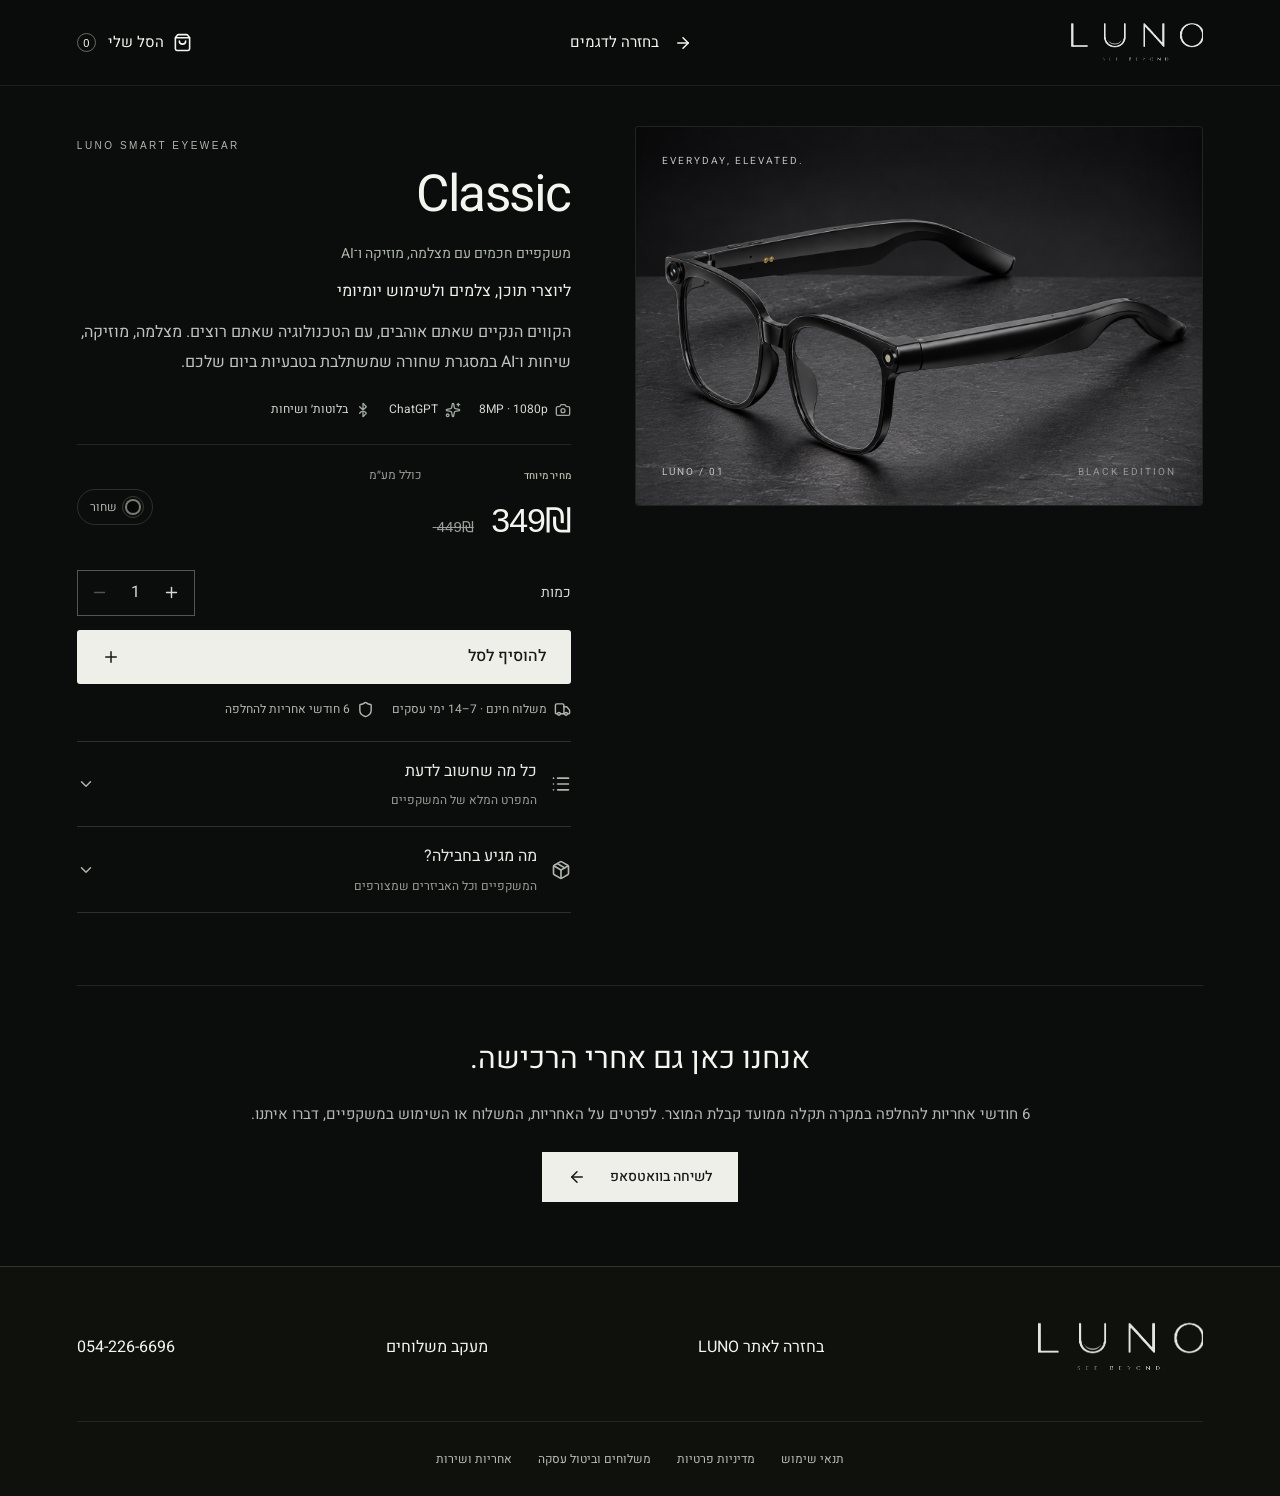
==== commit ac53df57: "Publish compact videos, watch pages and smart-glasses search improvements" ====
--- a/classic.html
+++ b/classic.html
@@ -1,4 +1,4 @@
-<!doctype html><html lang="he" dir="rtl"><head><meta charset="UTF-8"><meta name="viewport" content="width=device-width,initial-scale=1"><title>LUNO Classic | משקפיים חכמים</title><meta name="description" content="LUNO Classic — מצלמת 8MP, צילום סרטונים באיכות 1080p, AI, Bluetooth ושיחות. ליוצרי תוכן, צלמים ולשימוש יומיומי."><!-- TikTok Pixel Code Start -->
+<!doctype html><html lang="he" dir="rtl"><head><meta charset="UTF-8"><meta name="viewport" content="width=device-width,initial-scale=1"><!-- TikTok Pixel Code Start -->
 <script>
 !function (w, d, t) {
   w.TiktokAnalyticsObject=t;var ttq=w[t]=w[t]||[];ttq.methods=["page","track","identify","instances","debug","on","off","once","ready","alias","group","enableCookie","disableCookie","holdConsent","revokeConsent","grantConsent"],ttq.setAndDefer=function(t,e){t[e]=function(){t.push([e].concat(Array.prototype.slice.call(arguments,0)))}};for(var i=0;i<ttq.methods.length;i++)ttq.setAndDefer(ttq,ttq.methods[i]);ttq.instance=function(t){for(var e=ttq._i[t]||[],n=0;n<ttq.methods.length;n++)ttq.setAndDefer(e,ttq.methods[n]);return e},ttq.load=function(e,n){var r="https://analytics.tiktok.com/i18n/pixel/events.js",o=n&&n.partner;ttq._i=ttq._i||{},ttq._i[e]=[],ttq._i[e]._u=r,ttq._t=ttq._t||{},ttq._t[e]=+new Date,ttq._o=ttq._o||{},ttq._o[e]=n||{};n=document.createElement("script");n.type="text/javascript",n.async=!0,n.src=r+"?sdkid="+e+"&lib="+t;e=document.getElementsByTagName("script")[0];e.parentNode.insertBefore(n,e)};
@@ -7,9 +7,24 @@
 }(window, document, 'ttq');
 </script>
 <!-- TikTok Pixel Code End -->
-  <script type="module" crossorigin src="./assets/product-CODjTHcF.js"></script>
-  <script type="module" crossorigin src="./assets/arrow-right-CjeHP-cw.js"></script>
-  <script type="module" crossorigin src="./assets/check-B2RZHt63.js"></script>
-  <script type="module" crossorigin src="./assets/product-Vg76IQ97.js"></script>
-  <link rel="stylesheet" crossorigin href="./assets/product-pFgKe8Z2.css">
+  <script type="module" crossorigin src="./assets/product-Ct0HGLGF.js"></script>
+  <script type="module" crossorigin src="./assets/check-BAN9KZOA.js"></script>
+  <script type="module" crossorigin src="./assets/product-Zh1SH339.js"></script>
+  <link rel="stylesheet" crossorigin href="./assets/product-CSC69lMc.css">
+<title>LUNO Classic | משקפיים חכמים עם מצלמה ו־AI</title>
+<meta name="description" content="משקפי LUNO Classic ב־349 ₪. מצלמת 8MP, וידאו 1080p, Bluetooth, שיחות ו־AI. ליוצרי תוכן, צלמים ולשימוש יומיומי. משלוח חינם ואחריות לחצי שנה.">
+<link rel="canonical" href="https://lunoil.com/classic.html">
+<meta name="robots" content="index,follow,max-image-preview:large,max-video-preview:-1">
+<meta property="og:title" content="LUNO Classic | משקפיים חכמים עם מצלמה ו־AI">
+<meta property="og:description" content="משקפי LUNO Classic ב־349 ₪. מצלמת 8MP, וידאו 1080p, Bluetooth, שיחות ו־AI. ליוצרי תוכן, צלמים ולשימוש יומיומי. משלוח חינם ואחריות לחצי שנה.">
+<meta property="og:url" content="https://lunoil.com/classic.html">
+<meta property="og:image" content="https://lunoil.com/images/classic-studio.png">
+<meta property="og:type" content="website">
+<meta property="og:locale" content="he_IL">
+<meta property="og:site_name" content="LUNO">
+<meta name="twitter:card" content="summary_large_image">
+<meta name="twitter:title" content="LUNO Classic | משקפיים חכמים עם מצלמה ו־AI">
+<meta name="twitter:description" content="משקפי LUNO Classic ב־349 ₪. מצלמת 8MP, וידאו 1080p, Bluetooth, שיחות ו־AI. ליוצרי תוכן, צלמים ולשימוש יומיומי. משלוח חינם ואחריות לחצי שנה.">
+<meta name="twitter:image" content="https://lunoil.com/images/classic-studio.png">
+<script type="application/ld+json">{"@context":"https://schema.org","@graph":[{"@type":"Product","@id":"https://lunoil.com/classic.html#product","name":"LUNO Classic","description":"משקפי LUNO Classic ב־349 ₪. מצלמת 8MP, וידאו 1080p, Bluetooth, שיחות ו־AI. ליוצרי תוכן, צלמים ולשימוש יומיומי. משלוח חינם ואחריות לחצי שנה.","image":["https://lunoil.com/images/classic-studio.png"],"sku":"LUNO-CLASSIC","brand":{"@type":"Brand","name":"LUNO"},"offers":{"@type":"Offer","url":"https://lunoil.com/classic.html","priceCurrency":"ILS","price":"349.00","itemCondition":"https://schema.org/NewCondition","seller":{"@type":"Organization","name":"LUNO"}}},{"@type":"BreadcrumbList","itemListElement":[{"@type":"ListItem","position":1,"name":"LUNO","item":"https://lunoil.com/"},{"@type":"ListItem","position":2,"name":"LUNO Classic","item":"https://lunoil.com/classic.html"}]}]}</script>
 </head><body><div id="root" data-product="classic"></div></body></html>
--- a/assets/product-CSC69lMc.css
+++ b/assets/product-CSC69lMc.css
@@ -0,0 +1 @@
+@import "https://fonts.googleapis.com/css2?family=Heebo:wght@300;400;500;600;700;800;900&display=swap";@layer properties{@supports (((-webkit-hyphens:none)) and (not (margin-trim:inline))) or ((-moz-orient:inline) and (not (color:rgb(from red r g b)))){:root,:host{--shimmer-angle:20deg}*,:before,:after,::backdrop{--tw-translate-x:0;--tw-translate-y:0;--tw-translate-z:0;--tw-rotate-x:initial;--tw-rotate-y:initial;--tw-rotate-z:initial;--tw-skew-x:initial;--tw-skew-y:initial;--tw-scroll-snap-strictness:proximity;--tw-space-x-reverse:0;--tw-border-style:solid;--tw-leading:initial;--tw-font-weight:initial;--tw-tracking:initial;--tw-ordinal:initial;--tw-slashed-zero:initial;--tw-numeric-figure:initial;--tw-numeric-spacing:initial;--tw-numeric-fraction:initial;--tw-shadow:0 0 #0000;--tw-shadow-color:initial;--tw-shadow-alpha:100%;--tw-inset-shadow:0 0 #0000;--tw-inset-shadow-color:initial;--tw-inset-shadow-alpha:100%;--tw-ring-color:initial;--tw-ring-shadow:0 0 #0000;--tw-inset-ring-color:initial;--tw-inset-ring-shadow:0 0 #0000;--tw-ring-inset:initial;--tw-ring-offset-width:0px;--tw-ring-offset-color:#fff;--tw-ring-offset-shadow:0 0 #0000;--tw-outline-style:solid;--tw-blur:initial;--tw-brightness:initial;--tw-contrast:initial;--tw-grayscale:initial;--tw-hue-rotate:initial;--tw-invert:initial;--tw-opacity:initial;--tw-saturate:initial;--tw-sepia:initial;--tw-drop-shadow:initial;--tw-drop-shadow-color:initial;--tw-drop-shadow-alpha:100%;--tw-drop-shadow-size:initial;--tw-duration:initial;--tw-ease:initial;--tw-content:"";--tw-scale-x:1;--tw-scale-y:1;--tw-scale-z:1;--tw-backdrop-blur:initial;--tw-backdrop-brightness:initial;--tw-backdrop-contrast:initial;--tw-backdrop-grayscale:initial;--tw-backdrop-hue-rotate:initial;--tw-backdrop-invert:initial;--tw-backdrop-opacity:initial;--tw-backdrop-saturate:initial;--tw-backdrop-sepia:initial;--tw-animation-delay:0s;--tw-animation-direction:normal;--tw-animation-duration:initial;--tw-animation-fill-mode:none;--tw-animation-iteration-count:1;--tw-enter-blur:0;--tw-enter-opacity:1;--tw-enter-rotate:0;--tw-enter-scale:1;--tw-enter-translate-x:0;--tw-enter-translate-y:0;--tw-exit-blur:0;--tw-exit-opacity:1;--tw-exit-rotate:0;--tw-exit-scale:1;--tw-exit-translate-x:0;--tw-exit-translate-y:0;--scroll-fade-t:0px;--scroll-fade-b:0px;--scroll-fade-s:0px;--scroll-fade-e:0px;--scroll-fade-mask:initial;--shimmer-image:initial;--shimmer-text-fill:initial}}}@layer theme{:root,:host{--font-sans:"Heebo", Arial, sans-serif;--font-mono:ui-monospace, SFMono-Regular, Menlo, Monaco, Consolas, "Liberation Mono", "Courier New", monospace;--color-black:#000;--color-white:#fff;--spacing:.25rem;--container-xs:20rem;--container-sm:24rem;--text-xs:.75rem;--text-xs--line-height:calc(1 / .75);--text-sm:.875rem;--text-sm--line-height:calc(1.25 / .875);--text-base:1rem;--text-base--line-height:calc(1.5 / 1);--font-weight-normal:400;--font-weight-medium:500;--tracking-tight:-.025em;--tracking-widest:.1em;--leading-tight:1.25;--leading-snug:1.375;--leading-normal:1.5;--leading-relaxed:1.625;--radius-md:3px;--radius-2xl:1rem;--radius-4xl:2rem;--ease-in-out:cubic-bezier(.4, 0, .2, 1);--animate-spin:spin 1s linear infinite;--animate-pulse:pulse 2s cubic-bezier(.4, 0, .6, 1) infinite;--blur-xs:4px;--aspect-video:16 / 9;--default-transition-duration:.15s;--default-transition-timing-function:cubic-bezier(.4, 0, .2, 1);--default-font-family:"Heebo", Arial, sans-serif;--default-mono-font-family:var(--font-mono);--color-popover:var(--popover);--color-border:var(--border)}}@layer base{*,:after,:before,::backdrop{box-sizing:border-box;border:0 solid;margin:0;padding:0}::file-selector-button{box-sizing:border-box;border:0 solid;margin:0;padding:0}html,:host{-webkit-text-size-adjust:100%;tab-size:4;line-height:1.5;font-family:var(--default-font-family,ui-sans-serif, system-ui, sans-serif, "Apple Color Emoji", "Segoe UI Emoji", "Segoe UI Symbol", "Noto Color Emoji");font-feature-settings:var(--default-font-feature-settings,normal);font-variation-settings:var(--default-font-variation-settings,normal);-webkit-tap-highlight-color:transparent}hr{height:0;color:inherit;border-top-width:1px}abbr:where([title]){-webkit-text-decoration:underline dotted;text-decoration:underline dotted}h1,h2,h3,h4,h5,h6{font-size:inherit;font-weight:inherit}a{color:inherit;-webkit-text-decoration:inherit;-webkit-text-decoration:inherit;-webkit-text-decoration:inherit;-webkit-text-decoration:inherit;text-decoration:inherit}b,strong{font-weight:bolder}code,kbd,samp,pre{font-family:var(--default-mono-font-family,ui-monospace, SFMono-Regular, Menlo, Monaco, Consolas, "Liberation Mono", "Courier New", monospace);font-feature-settings:var(--default-mono-font-feature-settings,normal);font-variation-settings:var(--default-mono-font-variation-settings,normal);font-size:1em}small{font-size:80%}sub,sup{vertical-align:baseline;font-size:75%;line-height:0;position:relative}sub{bottom:-.25em}sup{top:-.5em}table{text-indent:0;border-color:inherit;border-collapse:collapse}:-moz-focusring{outline:auto}progress{vertical-align:baseline}summary{display:list-item}ol,ul,menu{list-style:none}img,svg,video,canvas,audio,iframe,embed,object{vertical-align:middle;display:block}img,video{max-width:100%;height:auto}button,input,select,optgroup,textarea{font:inherit;font-feature-settings:inherit;font-variation-settings:inherit;letter-spacing:inherit;color:inherit;opacity:1;background-color:#0000;border-radius:0}::file-selector-button{font:inherit;font-feature-settings:inherit;font-variation-settings:inherit;letter-spacing:inherit;color:inherit;opacity:1;background-color:#0000;border-radius:0}:where(select:is([multiple],[size])) optgroup{font-weight:bolder}:where(select:is([multiple],[size])) optgroup option{padding-inline-start:20px}::file-selector-button{margin-inline-end:4px}::placeholder{opacity:1}@supports (not ((-webkit-appearance:-apple-pay-button))) or (contain-intrinsic-size:1px){::placeholder{color:currentColor}@supports (color:color-mix(in lab, red, red)){::placeholder{color:color-mix(in oklab, currentcolor 50%, transparent)}}}textarea{resize:vertical}::-webkit-search-decoration{-webkit-appearance:none}::-webkit-date-and-time-value{min-height:1lh;text-align:inherit}::-webkit-datetime-edit{display:inline-flex}::-webkit-datetime-edit-fields-wrapper{padding:0}::-webkit-datetime-edit{padding-block:0}::-webkit-datetime-edit-year-field{padding-block:0}::-webkit-datetime-edit-month-field{padding-block:0}::-webkit-datetime-edit-day-field{padding-block:0}::-webkit-datetime-edit-hour-field{padding-block:0}::-webkit-datetime-edit-minute-field{padding-block:0}::-webkit-datetime-edit-second-field{padding-block:0}::-webkit-datetime-edit-millisecond-field{padding-block:0}::-webkit-datetime-edit-meridiem-field{padding-block:0}::-webkit-calendar-picker-indicator{line-height:1}:-moz-ui-invalid{box-shadow:none}button,input:where([type=button],[type=reset],[type=submit]){appearance:button}::file-selector-button{appearance:button}::-webkit-inner-spin-button{height:auto}::-webkit-outer-spin-button{height:auto}[hidden]:where(:not([hidden=until-found])){display:none!important}}@layer components;@layer utilities{.\@container\/card-header{container:card-header/inline-size}.\@container\/field-group{container:field-group/inline-size}.pointer-events-auto{pointer-events:auto}.pointer-events-none{pointer-events:none}.invisible{visibility:hidden}.sr-only{clip-path:inset(50%);white-space:nowrap;border-width:0;width:1px;height:1px;margin:-1px;padding:0;position:absolute;overflow:hidden}.absolute{position:absolute}.fixed{position:fixed}.relative{position:relative}.static{position:static}.inset-0{inset:calc(var(--spacing) * 0)}.inset-x-0{inset-inline:calc(var(--spacing) * 0)}.inset-x-4{inset-inline:calc(var(--spacing) * 4)}.inset-y-0{inset-block:calc(var(--spacing) * 0)}.inset-s-1\/2{inset-inline-start:50%}.start{inset-inline-start:var(--spacing)}.end{inset-inline-end:var(--spacing)}.-top-12{top:calc(var(--spacing) * -12)}.top-0{top:calc(var(--spacing) * 0)}.top-1\.5{top:calc(var(--spacing) * 1.5)}.top-1\/2{top:50%}.top-1\/3{top:33.3333%}.top-2{top:calc(var(--spacing) * 2)}.top-3{top:calc(var(--spacing) * 3)}.top-3\.5{top:calc(var(--spacing) * 3.5)}.top-\[60\%\]{top:60%}.top-full{top:100%}.top-px{top:1px}.-right-12{right:calc(var(--spacing) * -12)}.right-0{right:calc(var(--spacing) * 0)}.right-1{right:calc(var(--spacing) * 1)}.right-2{right:calc(var(--spacing) * 2)}.right-2\.5{right:calc(var(--spacing) * 2.5)}.right-3{right:calc(var(--spacing) * 3)}.-bottom-12{bottom:calc(var(--spacing) * -12)}.bottom-0{bottom:calc(var(--spacing) * 0)}.bottom-4{bottom:calc(var(--spacing) * 4)}.-left-12{left:calc(var(--spacing) * -12)}.left-1\.5{left:calc(var(--spacing) * 1.5)}.left-1\/2{left:50%}.left-3{left:calc(var(--spacing) * 3)}.isolate{isolation:isolate}.z-0{z-index:0}.z-1{z-index:1}.z-10{z-index:10}.z-20{z-index:20}.z-50{z-index:50}.z-\[calc\(1000-var\(--toast-index\)\)\]{z-index:calc(1000 - var(--toast-index))}.order-first{order:-9999}.order-last{order:9999}.col-start-2{grid-column-start:2}.row-span-2{grid-row:span 2/span 2}.row-start-1{grid-row-start:1}.container{width:100%}@media (width>=40rem){.container{max-width:40rem}}@media (width>=48rem){.container{max-width:48rem}}@media (width>=64rem){.container{max-width:64rem}}@media (width>=80rem){.container{max-width:80rem}}@media (width>=96rem){.container{max-width:96rem}}.m-\(--drawer-inset\,0px\){margin:var(--drawer-inset,0px)}.-mx-1{margin-inline:calc(var(--spacing) * -1)}.-mx-4{margin-inline:calc(var(--spacing) * -4)}.mx-2{margin-inline:calc(var(--spacing) * 2)}.mx-3\.5{margin-inline:calc(var(--spacing) * 3.5)}.mx-auto{margin-inline:auto}.-my-2{margin-block:calc(var(--spacing) * -2)}.my-0\.5{margin-block:calc(var(--spacing) * .5)}.my-1{margin-block:calc(var(--spacing) * 1)}.my-2{margin-block:calc(var(--spacing) * 2)}.my-auto{margin-block:auto}.-mt-4{margin-top:calc(var(--spacing) * -4)}.mt-0\.5{margin-top:calc(var(--spacing) * .5)}.mt-2{margin-top:calc(var(--spacing) * 2)}.mt-4{margin-top:calc(var(--spacing) * 4)}.mt-auto{margin-top:auto}.-mb-4{margin-bottom:calc(var(--spacing) * -4)}.mb-1\.5{margin-bottom:calc(var(--spacing) * 1.5)}.mb-2{margin-bottom:calc(var(--spacing) * 2)}.-ml-1{margin-left:calc(var(--spacing) * -1)}.-ml-4{margin-left:calc(var(--spacing) * -4)}.ml-1{margin-left:calc(var(--spacing) * 1)}.ml-4{margin-left:calc(var(--spacing) * 4)}.ml-auto{margin-left:auto}.line-clamp-1{-webkit-line-clamp:1;-webkit-box-orient:vertical;display:-webkit-box;overflow:hidden}.line-clamp-2{-webkit-line-clamp:2;-webkit-box-orient:vertical;display:-webkit-box;overflow:hidden}.no-scrollbar{-ms-overflow-style:none;scrollbar-width:none}.no-scrollbar::-webkit-scrollbar{display:none}.block{display:block}.contents{display:contents}.flex{display:flex}.grid{display:grid}.hidden{display:none}.inline-flex{display:inline-flex}.table{display:table}.table-caption{display:table-caption}.table-cell{display:table-cell}.table-row{display:table-row}.field-sizing-content{field-sizing:content}.aspect-\(--ratio\){aspect-ratio:var(--ratio)}.aspect-square{aspect-ratio:1}.aspect-video{aspect-ratio:var(--aspect-video)}.size-\(--cell-size\){width:var(--cell-size);height:var(--cell-size)}.size-2{width:calc(var(--spacing) * 2);height:calc(var(--spacing) * 2)}.size-2\.5{width:calc(var(--spacing) * 2.5);height:calc(var(--spacing) * 2.5)}.size-3{width:calc(var(--spacing) * 3);height:calc(var(--spacing) * 3)}.size-4{width:calc(var(--spacing) * 4);height:calc(var(--spacing) * 4)}.size-5{width:calc(var(--spacing) * 5);height:calc(var(--spacing) * 5)}.size-6{width:calc(var(--spacing) * 6);height:calc(var(--spacing) * 6)}.size-7{width:calc(var(--spacing) * 7);height:calc(var(--spacing) * 7)}.size-8{width:calc(var(--spacing) * 8);height:calc(var(--spacing) * 8)}.size-9{width:calc(var(--spacing) * 9);height:calc(var(--spacing) * 9)}.size-10{width:calc(var(--spacing) * 10);height:calc(var(--spacing) * 10)}.size-auto{width:auto;height:auto}.size-full{width:100%;height:100%}.h-\(--accordion-panel-height\){height:var(--accordion-panel-height)}.h-\(--cell-size\){height:var(--cell-size)}.h-\(--drawer-content-height\){height:var(--drawer-content-height)}.h-\(--height\){height:var(--height)}.h-\(--popup-height\){height:var(--popup-height)}.h-\(--positioner-height\){height:var(--positioner-height)}.h-1{height:calc(var(--spacing) * 1)}.h-1\.5{height:calc(var(--spacing) * 1.5)}.h-2{height:calc(var(--spacing) * 2)}.h-2\.5{height:calc(var(--spacing) * 2.5)}.h-4{height:calc(var(--spacing) * 4)}.h-5{height:calc(var(--spacing) * 5)}.h-6{height:calc(var(--spacing) * 6)}.h-7{height:calc(var(--spacing) * 7)}.h-8{height:calc(var(--spacing) * 8)}.h-8\!{height:calc(var(--spacing) * 8)!important}.h-9{height:calc(var(--spacing) * 9)}.h-10{height:calc(var(--spacing) * 10)}.h-12{height:calc(var(--spacing) * 12)}.h-\[calc\(--spacing\(5\.25\)\)\]{height:calc(calc(var(--spacing) * 5.25))}.h-\[calc\(100\%-1px\)\]{height:calc(100% - 1px)}.h-auto{height:auto}.h-full{height:100%}.h-max{height:max-content}.h-px{height:1px}.h-svh{height:100svh}.max-h-\(--available-height\){max-height:var(--available-height)}.max-h-\(--drawer-content-max-height\,none\){max-height:var(--drawer-content-max-height,none)}.max-h-72{max-height:calc(var(--spacing) * 72)}.max-h-\[min\(calc\(--spacing\(72\)---spacing\(9\)\)\,calc\(var\(--available-height\)---spacing\(9\)\)\)\]{max-height:min(calc(calc(var(--spacing) * 72) - calc(var(--spacing) * 9)), calc(var(--available-height) - calc(var(--spacing) * 9)))}.min-h-0{min-height:calc(var(--spacing) * 0)}.min-h-4{min-height:calc(var(--spacing) * 4)}.min-h-8{min-height:calc(var(--spacing) * 8)}.min-h-16{min-height:calc(var(--spacing) * 16)}.min-h-dvh{min-height:100dvh}.min-h-full{min-height:100%}.min-h-svh{min-height:100svh}.w-\(--anchor-width\){width:var(--anchor-width)}.w-\(--cell-size\){width:var(--cell-size)}.w-\(--drawer-content-width\,auto\){width:var(--drawer-content-width,auto)}.w-\(--popup-width\){width:var(--popup-width)}.w-\(--positioner-width\){width:var(--positioner-width)}.w-\(--sidebar-width\){width:var(--sidebar-width)}.w-0{width:calc(var(--spacing) * 0)}.w-1{width:calc(var(--spacing) * 1)}.w-2{width:calc(var(--spacing) * 2)}.w-2\.5{width:calc(var(--spacing) * 2.5)}.w-4{width:calc(var(--spacing) * 4)}.w-5{width:calc(var(--spacing) * 5)}.w-10{width:calc(var(--spacing) * 10)}.w-24{width:calc(var(--spacing) * 24)}.w-64{width:calc(var(--spacing) * 64)}.w-72{width:calc(var(--spacing) * 72)}.w-auto{width:auto}.w-fit{width:fit-content}.w-full{width:100%}.w-max{width:max-content}.w-px{width:1px}.max-w-\(--available-width\){max-width:var(--available-width)}.max-w-\(--skeleton-width\){max-width:var(--skeleton-width)}.max-w-\[80\%\]{max-width:80%}.max-w-\[calc\(100\%-2rem\)\]{max-width:calc(100% - 2rem)}.max-w-full{max-width:100%}.max-w-max{max-width:max-content}.max-w-sm{max-width:var(--container-sm)}.max-w-xs{max-width:var(--container-xs)}.min-w-\(--cell-size\){min-width:var(--cell-size)}.min-w-0{min-width:calc(var(--spacing) * 0)}.min-w-5{min-width:calc(var(--spacing) * 5)}.min-w-7{min-width:calc(var(--spacing) * 7)}.min-w-8{min-width:calc(var(--spacing) * 8)}.min-w-9{min-width:calc(var(--spacing) * 9)}.min-w-16{min-width:calc(var(--spacing) * 16)}.min-w-32{min-width:calc(var(--spacing) * 32)}.min-w-36{min-width:calc(var(--spacing) * 36)}.min-w-40{min-width:calc(var(--spacing) * 40)}.min-w-\[96px\]{min-width:96px}.min-w-\[calc\(var\(--anchor-width\)\+--spacing\(7\)\)\]{min-width:calc(var(--anchor-width) + calc(var(--spacing) * 7))}.flex-1{flex:1}.shrink-0{flex-shrink:0}.grow{flex-grow:1}.grow-0{flex-grow:0}.basis-full{flex-basis:100%}.caption-bottom{caption-side:bottom}.border-collapse{border-collapse:collapse}.origin-\(--transform-origin\){transform-origin:var(--transform-origin)}.origin-bottom{transform-origin:bottom}.-translate-x-1\/2{--tw-translate-x:calc(calc(1 / 2 * 100%) * -1);translate:var(--tw-translate-x) var(--tw-translate-y)}.-translate-x-px{--tw-translate-x:-1px;translate:var(--tw-translate-x) var(--tw-translate-y)}.translate-x-px{--tw-translate-x:1px;translate:var(--tw-translate-x) var(--tw-translate-y)}.-translate-y-1\/2{--tw-translate-y:calc(calc(1 / 2 * 100%) * -1);translate:var(--tw-translate-x) var(--tw-translate-y)}.-translate-y-3\/4{--tw-translate-y:calc(calc(3 / 4 * 100%) * -1);translate:var(--tw-translate-x) var(--tw-translate-y)}.translate-y-0{--tw-translate-y:calc(var(--spacing) * 0);translate:var(--tw-translate-x) var(--tw-translate-y)}.translate-y-3\/4{--tw-translate-y:calc(3 / 4 * 100%);translate:var(--tw-translate-x) var(--tw-translate-y)}.translate-y-\[calc\(-50\%-2px\)\]{--tw-translate-y:calc(-50% - 2px);translate:var(--tw-translate-x) var(--tw-translate-y)}.rotate-45{rotate:45deg}.rotate-90{rotate:90deg}.\[transform\:translateX\(var\(--toast-swipe-movement-x\)\)_translateY\(calc\(var\(--toast-swipe-movement-y\)-\(var\(--toast-index\)\*var\(--peek\)\)-\(var\(--shrink\)\*var\(--height\)\)\)\)_scale\(var\(--scale\)\)\]{transform:translateX(var(--toast-swipe-movement-x)) translateY(calc(var(--toast-swipe-movement-y) - (var(--toast-index) * var(--peek)) - (var(--shrink) * var(--height)))) scale(var(--scale))}.transform-\[translate3d\(var\(--translate-x\,0px\)\,var\(--translate-y\,0px\)\,0\)_scale\(var\(--stack-scale\)\)\]{transform:translate3d(var(--translate-x,0px),var(--translate-y,0px),0) scale(var(--stack-scale))}.scroll-fade-x{--_scroll-fade-size-s:var(--scroll-fade-s-size,var(--scroll-fade-size,min(12%, calc(var(--spacing) * 10))));--_scroll-fade-size-e:var(--scroll-fade-e-size,var(--scroll-fade-size,min(12%, calc(var(--spacing) * 10))));--scroll-fade-inline:linear-gradient(to right, transparent 0, #000 var(--scroll-fade-s,0px), #000 calc(100% - var(--scroll-fade-e,0px)), transparent 100%)}.scroll-fade-x:where([dir=rtl],[dir=rtl] *){--scroll-fade-inline:linear-gradient(to left, transparent 0, #000 var(--scroll-fade-s,0px), #000 calc(100% - var(--scroll-fade-e,0px)), transparent 100%)}.scroll-fade-x{-webkit-mask-image:var(--scroll-fade-mask,var(--scroll-fade-inline));-webkit-mask-image:var(--scroll-fade-mask,var(--scroll-fade-inline));-webkit-mask-image:var(--scroll-fade-mask,var(--scroll-fade-inline));-webkit-mask-image:var(--scroll-fade-mask,var(--scroll-fade-inline));mask-image:var(--scroll-fade-mask,var(--scroll-fade-inline));-webkit-mask-composite:source-in;-webkit-mask-composite:source-in;-webkit-mask-composite:source-in;-webkit-mask-repeat:no-repeat;mask-repeat:no-repeat;-webkit-mask-composite:source-in;mask-composite:intersect}@supports (animation-timeline:scroll()){.scroll-fade-x{animation:1ms ease-in-out scroll-fade-reveal-s,1ms ease-in-out scroll-fade-reveal-e;animation-timeline:scroll(self inline),scroll(self inline);animation-range:0 var(--scroll-fade-reveal,calc(var(--spacing) * 24)), calc(100% - var(--scroll-fade-reveal,calc(var(--spacing) * 24))) 100%;animation-fill-mode:both}}@supports not (animation-timeline:scroll()){.scroll-fade-x{--scroll-fade-s:var(--_scroll-fade-size-s);--scroll-fade-e:var(--_scroll-fade-size-e)}}.scroll-fade-b{--_scroll-fade-size-b:var(--scroll-fade-b-size,var(--scroll-fade-size,min(12%, calc(var(--spacing) * 10))));--scroll-fade-mask:linear-gradient(to bottom, #000 0, #000 calc(100% - var(--scroll-fade-b,0px)), transparent 100%);-webkit-mask-image:var(--scroll-fade-mask);-webkit-mask-image:var(--scroll-fade-mask);-webkit-mask-image:var(--scroll-fade-mask);-webkit-mask-image:var(--scroll-fade-mask);mask-image:var(--scroll-fade-mask);-webkit-mask-composite:source-in;-webkit-mask-composite:source-in;-webkit-mask-composite:source-in;-webkit-mask-repeat:no-repeat;mask-repeat:no-repeat;-webkit-mask-composite:source-in;mask-composite:intersect}@supports (animation-timeline:scroll()){.scroll-fade-b{animation:1ms ease-in-out scroll-fade-reveal-b;animation-timeline:scroll(self y);animation-range:calc(100% - var(--scroll-fade-reveal,calc(var(--spacing) * 24))) 100%;animation-fill-mode:both}}@supports not (animation-timeline:scroll()){.scroll-fade-b{--scroll-fade-b:var(--_scroll-fade-size-b)}}.animate-caret-blink{animation:1.25s ease-out infinite caret-blink}.animate-pulse{animation:var(--animate-pulse)}.animate-spin{animation:var(--animate-spin)}.cursor-default{cursor:default}.cursor-grab{cursor:grab}.cursor-text{cursor:text}.touch-manipulation{touch-action:manipulation}.touch-none{touch-action:none}.resize-none{resize:none}.snap-x{scroll-snap-type:x var(--tw-scroll-snap-strictness)}.snap-mandatory{--tw-scroll-snap-strictness:mandatory}.scroll-my-1{scroll-margin-block:calc(var(--spacing) * 1)}.scroll-px-1{scroll-padding-inline:calc(var(--spacing) * 1)}.scroll-py-1{scroll-padding-block:calc(var(--spacing) * 1)}.list-disc{list-style-type:disc}.list-none{list-style-type:none}.appearance-none{appearance:none}.auto-rows-min{grid-auto-rows:min-content}.grid-rows-\[auto_1fr\]{grid-template-rows:auto 1fr}.flex-col{flex-direction:column}.flex-col-reverse{flex-direction:column-reverse}.flex-row{flex-direction:row}.flex-wrap{flex-wrap:wrap}.place-content-center{place-content:center}.place-items-center{place-items:center}.items-center{align-items:center}.items-end{align-items:flex-end}.items-start{align-items:flex-start}.items-stretch{align-items:stretch}.justify-between{justify-content:space-between}.justify-center{justify-content:center}.justify-start{justify-content:flex-start}.gap-\(--card-spacing\){gap:var(--card-spacing)}.gap-0{gap:calc(var(--spacing) * 0)}.gap-0\.5{gap:calc(var(--spacing) * .5)}.gap-1{gap:calc(var(--spacing) * 1)}.gap-1\.5{gap:calc(var(--spacing) * 1.5)}.gap-2{gap:calc(var(--spacing) * 2)}.gap-2\.5{gap:calc(var(--spacing) * 2.5)}.gap-3{gap:calc(var(--spacing) * 3)}.gap-4{gap:calc(var(--spacing) * 4)}.gap-5{gap:calc(var(--spacing) * 5)}.gap-6{gap:calc(var(--spacing) * 6)}.gap-\[--spacing\(var\(--gap\)\)\]{gap:calc(var(--spacing) * var(--gap))}:where(.-space-x-2>:not(:last-child)){--tw-space-x-reverse:0;margin-inline-start:calc(calc(var(--spacing) * -2) * var(--tw-space-x-reverse));margin-inline-end:calc(calc(var(--spacing) * -2) * calc(1 - var(--tw-space-x-reverse)))}.self-end{align-self:flex-end}.self-start{align-self:flex-start}.self-stretch{align-self:stretch}.justify-self-end{justify-self:flex-end}.truncate{text-overflow:ellipsis;white-space:nowrap;overflow:hidden}.overflow-auto{overflow:auto}.overflow-hidden{overflow:hidden}.overflow-x-auto{overflow-x:auto}.overflow-x-hidden{overflow-x:hidden}.overflow-y-auto{overflow-y:auto}.overscroll-contain{overscroll-behavior:contain}.overscroll-x-contain{overscroll-behavior-x:contain}.rounded-\(--cell-radius\){border-radius:var(--cell-radius)}.rounded-2xl{border-radius:var(--radius-2xl)}.rounded-4xl{border-radius:var(--radius-4xl)}.rounded-\[2px\]{border-radius:2px}.rounded-\[4px\]{border-radius:4px}.rounded-\[calc\(var\(--radius\)-3px\)\]{border-radius:calc(var(--radius) - 3px)}.rounded-\[inherit\]{border-radius:inherit}.rounded-\[min\(var\(--radius-md\)\,10px\)\]{border-radius:min(var(--radius-md), 10px)}.rounded-\[min\(var\(--radius-md\)\,12px\)\]{border-radius:min(var(--radius-md), 12px)}.rounded-full{border-radius:2147483647px}.rounded-lg{border-radius:4px}.rounded-lg\!{border-radius:4px!important}.rounded-md{border-radius:3px}.rounded-none{border-radius:0}.rounded-sm{border-radius:2px}.rounded-xl{border-radius:6px}.rounded-xl\!{border-radius:6px!important}.rounded-t-xl{border-top-left-radius:6px;border-top-right-radius:6px}.rounded-l-\(--cell-radius\){border-top-left-radius:var(--cell-radius);border-bottom-left-radius:var(--cell-radius)}.rounded-tl-sm{border-top-left-radius:2px}.rounded-r-\(--cell-radius\){border-top-right-radius:var(--cell-radius);border-bottom-right-radius:var(--cell-radius)}.rounded-b-xl{border-bottom-right-radius:6px;border-bottom-left-radius:6px}.border{border-style:var(--tw-border-style);border-width:1px}.border-0{border-style:var(--tw-border-style);border-width:0}.border-\[1\.5px\]{border-style:var(--tw-border-style);border-width:1.5px}.border-y{border-block-style:var(--tw-border-style);border-block-width:1px}.border-t{border-top-style:var(--tw-border-style);border-top-width:1px}.border-r{border-right-style:var(--tw-border-style);border-right-width:1px}.border-b{border-bottom-style:var(--tw-border-style);border-bottom-width:1px}.border-l{border-left-style:var(--tw-border-style);border-left-width:1px}.border-dashed{--tw-border-style:dashed;border-style:dashed}.border-none{--tw-border-style:none;border-style:none}.border-\(--color-border\){border-color:var(--color-border)}.border-border,.border-border\/50{border-color:var(--border)}@supports (color:color-mix(in lab, red, red)){.border-border\/50{border-color:color-mix(in oklab, var(--border) 50%, transparent)}}.border-input,.border-input\/30{border-color:var(--border)}@supports (color:color-mix(in lab, red, red)){.border-input\/30{border-color:color-mix(in oklab, var(--border) 30%, transparent)}}.border-ring{border-color:#c9cebf}.border-transparent{border-color:#0000}.bg-\(--color-bg\){background-color:var(--color-bg)}.bg-\[Canvas\]{background-color:canvas}.bg-background{background-color:var(--background)}.bg-black\/10{background-color:#0000001a}@supports (color:color-mix(in lab, red, red)){.bg-black\/10{background-color:color-mix(in oklab, var(--color-black) 10%, transparent)}}.bg-border{background-color:var(--border)}.bg-card{background-color:var(--card)}.bg-destructive\/10{background-color:oklab(73.2682% .108005 .0397881/.1)}.bg-foreground{background-color:var(--foreground)}.bg-input,.bg-input\/30{background-color:var(--border)}@supports (color:color-mix(in lab, red, red)){.bg-input\/30{background-color:color-mix(in oklab, var(--border) 30%, transparent)}}.bg-muted,.bg-muted\/50{background-color:var(--muted)}@supports (color:color-mix(in lab, red, red)){.bg-muted\/50{background-color:color-mix(in oklab, var(--muted) 50%, transparent)}}.bg-popover{background-color:var(--popover)}.bg-primary{background-color:var(--primary)}.bg-primary-foreground{background-color:var(--primary-foreground)}.bg-secondary{background-color:var(--secondary)}.bg-transparent{background-color:#0000}.bg-white{background-color:var(--color-white)}.bg-clip-padding{background-clip:padding-box}.fill-foreground{fill:var(--foreground)}.object-cover{object-fit:cover}.p-\(--card-spacing\){padding:var(--card-spacing)}.p-0{padding:calc(var(--spacing) * 0)}.p-1{padding:calc(var(--spacing) * 1)}.p-2{padding:calc(var(--spacing) * 2)}.p-2\.5{padding:calc(var(--spacing) * 2.5)}.p-4{padding:calc(var(--spacing) * 4)}.p-6{padding:calc(var(--spacing) * 6)}.p-\[3px\]{padding:3px}.p-px{padding:1px}.px-\(--card-spacing\){padding-inline:var(--card-spacing)}.px-\(--cell-size\){padding-inline:var(--cell-size)}.px-1{padding-inline:calc(var(--spacing) * 1)}.px-1\.5{padding-inline:calc(var(--spacing) * 1.5)}.px-2{padding-inline:calc(var(--spacing) * 2)}.px-2\.5{padding-inline:calc(var(--spacing) * 2.5)}.px-3{padding-inline:calc(var(--spacing) * 3)}.py-\(--card-spacing\){padding-block:var(--card-spacing)}.py-0\.5{padding-block:calc(var(--spacing) * .5)}.py-1{padding-block:calc(var(--spacing) * 1)}.py-1\.5{padding-block:calc(var(--spacing) * 1.5)}.py-2{padding-block:calc(var(--spacing) * 2)}.py-2\.5{padding-block:calc(var(--spacing) * 2.5)}.py-6{padding-block:calc(var(--spacing) * 6)}.py-\[2px\]{padding-block:2px}.pt-0{padding-top:calc(var(--spacing) * 0)}.pt-2{padding-top:calc(var(--spacing) * 2)}.pt-3{padding-top:calc(var(--spacing) * 3)}.pt-4{padding-top:calc(var(--spacing) * 4)}.pr-1\.5{padding-right:calc(var(--spacing) * 1.5)}.pr-1\.5\!{padding-right:calc(var(--spacing) * 1.5)!important}.pr-2{padding-right:calc(var(--spacing) * 2)}.pr-8{padding-right:calc(var(--spacing) * 8)}.pb-0{padding-bottom:calc(var(--spacing) * 0)}.pb-2{padding-bottom:calc(var(--spacing) * 2)}.pb-2\.5{padding-bottom:calc(var(--spacing) * 2.5)}.pb-3{padding-bottom:calc(var(--spacing) * 3)}.pl-1\.5{padding-left:calc(var(--spacing) * 1.5)}.pl-1\.5\!{padding-left:calc(var(--spacing) * 1.5)!important}.pl-2{padding-left:calc(var(--spacing) * 2)}.pl-2\.5{padding-left:calc(var(--spacing) * 2.5)}.pl-4{padding-left:calc(var(--spacing) * 4)}.pl-7{padding-left:calc(var(--spacing) * 7)}.text-center{text-align:center}.text-left{text-align:left}.align-middle{vertical-align:middle}.font-heading{font-family:var(--font-sans)}.font-mono{font-family:var(--font-mono)}.font-sans{font-family:Heebo,Arial,sans-serif}.text-base{font-size:var(--text-base);line-height:var(--tw-leading,var(--text-base--line-height))}.text-sm{font-size:var(--text-sm);line-height:var(--tw-leading,var(--text-sm--line-height))}.text-sm\/relaxed{font-size:var(--text-sm);line-height:var(--leading-relaxed)}.text-xs{font-size:var(--text-xs);line-height:var(--tw-leading,var(--text-xs--line-height))}.text-\[0\.8rem\]{font-size:.8rem}.leading-none{--tw-leading:1;line-height:1}.leading-normal{--tw-leading:var(--leading-normal);line-height:var(--leading-normal)}.leading-relaxed{--tw-leading:var(--leading-relaxed);line-height:var(--leading-relaxed)}.leading-snug{--tw-leading:var(--leading-snug);line-height:var(--leading-snug)}.leading-tight{--tw-leading:var(--leading-tight);line-height:var(--leading-tight)}.font-medium{--tw-font-weight:var(--font-weight-medium);font-weight:var(--font-weight-medium)}.font-normal{--tw-font-weight:var(--font-weight-normal);font-weight:var(--font-weight-normal)}.tracking-tight{--tw-tracking:var(--tracking-tight);letter-spacing:var(--tracking-tight)}.tracking-widest{--tw-tracking:var(--tracking-widest);letter-spacing:var(--tracking-widest)}.text-balance{text-wrap:balance}.wrap-break-word{overflow-wrap:break-word}.whitespace-nowrap{white-space:nowrap}.text-\[CanvasText\]{color:canvastext}.text-background{color:var(--background)}.text-card-foreground{color:var(--foreground)}.text-current{color:currentColor}.text-destructive{color:#e88a8a}.text-foreground,.text-foreground\/60{color:var(--foreground)}@supports (color:color-mix(in lab, red, red)){.text-foreground\/60{color:color-mix(in oklab, var(--foreground) 60%, transparent)}}.text-muted-foreground{color:var(--muted-foreground)}.text-popover-foreground{color:var(--foreground)}.text-primary{color:var(--primary)}.text-primary-foreground{color:var(--primary-foreground)}.text-secondary-foreground{color:var(--foreground)}.tabular-nums{--tw-numeric-spacing:tabular-nums;font-variant-numeric:var(--tw-ordinal,) var(--tw-slashed-zero,) var(--tw-numeric-figure,) var(--tw-numeric-spacing,) var(--tw-numeric-fraction,)}.underline-offset-4{text-underline-offset:4px}.opacity-0{opacity:0}.opacity-50{opacity:.5}.opacity-60{opacity:.6}.opacity-\[max\(var\(--drawer-overlay-min-opacity\,0\)\,calc\(1-var\(--drawer-swipe-progress\)\)\)\]{opacity:max(var(--drawer-overlay-min-opacity,0), calc(1 - var(--drawer-swipe-progress)))}.bg-blend-color{background-blend-mode:color}.shadow{--tw-shadow:0 1px 3px 0 var(--tw-shadow-color,#0000001a), 0 1px 2px -1px var(--tw-shadow-color,#0000001a);box-shadow:var(--tw-inset-shadow), var(--tw-inset-ring-shadow), var(--tw-ring-offset-shadow), var(--tw-ring-shadow), var(--tw-shadow)}.shadow-\[0_0_0_1px_var\(--sidebar-border\)\]{--tw-shadow:0 0 0 1px var(--tw-shadow-color,var(--sidebar-border));box-shadow:var(--tw-inset-shadow), var(--tw-inset-ring-shadow), var(--tw-ring-offset-shadow), var(--tw-ring-shadow), var(--tw-shadow)}.shadow-lg{--tw-shadow:0 10px 15px -3px var(--tw-shadow-color,#0000001a), 0 4px 6px -4px var(--tw-shadow-color,#0000001a);box-shadow:var(--tw-inset-shadow), var(--tw-inset-ring-shadow), var(--tw-ring-offset-shadow), var(--tw-ring-shadow), var(--tw-shadow)}.shadow-md{--tw-shadow:0 4px 6px -1px var(--tw-shadow-color,#0000001a), 0 2px 4px -2px var(--tw-shadow-color,#0000001a);box-shadow:var(--tw-inset-shadow), var(--tw-inset-ring-shadow), var(--tw-ring-offset-shadow), var(--tw-ring-shadow), var(--tw-shadow)}.shadow-none{--tw-shadow:0 0 #0000;box-shadow:var(--tw-inset-shadow), var(--tw-inset-ring-shadow), var(--tw-ring-offset-shadow), var(--tw-ring-shadow), var(--tw-shadow)}.shadow-none\!{--tw-shadow:0 0 #0000!important;box-shadow:var(--tw-inset-shadow), var(--tw-inset-ring-shadow), var(--tw-ring-offset-shadow), var(--tw-ring-shadow), var(--tw-shadow)!important}.shadow-xl{--tw-shadow:0 20px 25px -5px var(--tw-shadow-color,#0000001a), 0 8px 10px -6px var(--tw-shadow-color,#0000001a);box-shadow:var(--tw-inset-shadow), var(--tw-inset-ring-shadow), var(--tw-ring-offset-shadow), var(--tw-ring-shadow), var(--tw-shadow)}.ring-0{--tw-ring-shadow:var(--tw-ring-inset,) 0 0 0 calc(0px + var(--tw-ring-offset-width)) var(--tw-ring-color,currentcolor);box-shadow:var(--tw-inset-shadow), var(--tw-inset-ring-shadow), var(--tw-ring-offset-shadow), var(--tw-ring-shadow), var(--tw-shadow)}.ring-1{--tw-ring-shadow:var(--tw-ring-inset,) 0 0 0 calc(1px + var(--tw-ring-offset-width)) var(--tw-ring-color,currentcolor);box-shadow:var(--tw-inset-shadow), var(--tw-inset-ring-shadow), var(--tw-ring-offset-shadow), var(--tw-ring-shadow), var(--tw-shadow)}.ring-2{--tw-ring-shadow:var(--tw-ring-inset,) 0 0 0 calc(2px + var(--tw-ring-offset-width)) var(--tw-ring-color,currentcolor);box-shadow:var(--tw-inset-shadow), var(--tw-inset-ring-shadow), var(--tw-ring-offset-shadow), var(--tw-ring-shadow), var(--tw-shadow)}.ring-3{--tw-ring-shadow:var(--tw-ring-inset,) 0 0 0 calc(3px + var(--tw-ring-offset-width)) var(--tw-ring-color,currentcolor);box-shadow:var(--tw-inset-shadow), var(--tw-inset-ring-shadow), var(--tw-ring-offset-shadow), var(--tw-ring-shadow), var(--tw-shadow)}.ring-background{--tw-ring-color:var(--background)}.ring-card{--tw-ring-color:var(--card)}.ring-foreground\/10{--tw-ring-color:var(--foreground)}@supports (color:color-mix(in lab, red, red)){.ring-foreground\/10{--tw-ring-color:color-mix(in oklab, var(--foreground) 10%, transparent)}}.ring-ring\/50{--tw-ring-color:oklab(84.3331% -.0111767 .0179572/.5)}.ring-offset-background{--tw-ring-offset-color:var(--background)}.outline-hidden{--tw-outline-style:none;outline-style:none}@media (forced-colors:active){.outline-hidden{outline-offset:2px;outline:2px solid #0000}}.outline{outline-style:var(--tw-outline-style);outline-width:1px}.filter{filter:var(--tw-blur,) var(--tw-brightness,) var(--tw-contrast,) var(--tw-grayscale,) var(--tw-hue-rotate,) var(--tw-invert,) var(--tw-saturate,) var(--tw-sepia,) var(--tw-drop-shadow,)}.transition{transition-property:color,background-color,border-color,outline-color,text-decoration-color,fill,stroke,--tw-gradient-from,--tw-gradient-via,--tw-gradient-to,opacity,box-shadow,transform,translate,scale,rotate,filter,-webkit-backdrop-filter,backdrop-filter,display,content-visibility,overlay,pointer-events;transition-timing-function:var(--tw-ease,var(--default-transition-timing-function));transition-duration:var(--tw-duration,var(--default-transition-duration))}.transition-\[color\,box-shadow\]{transition-property:color,box-shadow;transition-timing-function:var(--tw-ease,var(--default-transition-timing-function));transition-duration:var(--tw-duration,var(--default-transition-duration))}.transition-\[left\,right\,width\]{transition-property:left,right,width;transition-timing-function:var(--tw-ease,var(--default-transition-timing-function));transition-duration:var(--tw-duration,var(--default-transition-duration))}.transition-\[margin\,opacity\]{transition-property:margin,opacity;transition-timing-function:var(--tw-ease,var(--default-transition-timing-function));transition-duration:var(--tw-duration,var(--default-transition-duration))}.transition-\[opacity\,transform\,translate\]{transition-property:opacity,transform,translate;transition-timing-function:var(--tw-ease,var(--default-transition-timing-function));transition-duration:var(--tw-duration,var(--default-transition-duration))}.transition-\[opacity\,transform\,width\,height\,scale\,translate\]{transition-property:opacity,transform,width,height,scale,translate;transition-timing-function:var(--tw-ease,var(--default-transition-timing-function));transition-duration:var(--tw-duration,var(--default-transition-duration))}.transition-\[top\,left\,right\,bottom\]{transition-property:top,left,right,bottom;transition-timing-function:var(--tw-ease,var(--default-transition-timing-function));transition-duration:var(--tw-duration,var(--default-transition-duration))}.transition-\[transform\,height\,opacity\,filter\]{transition-property:transform,height,opacity,filter;transition-timing-function:var(--tw-ease,var(--default-transition-timing-function));transition-duration:var(--tw-duration,var(--default-transition-duration))}.transition-\[translate\,scale\,opacity\]{transition-property:translate,scale,opacity;transition-timing-function:var(--tw-ease,var(--default-transition-timing-function));transition-duration:var(--tw-duration,var(--default-transition-duration))}.transition-\[width\,height\,padding\]{transition-property:width,height,padding;transition-timing-function:var(--tw-ease,var(--default-transition-timing-function));transition-duration:var(--tw-duration,var(--default-transition-duration))}.transition-\[width\]{transition-property:width;transition-timing-function:var(--tw-ease,var(--default-transition-timing-function));transition-duration:var(--tw-duration,var(--default-transition-duration))}.transition-all{transition-property:all;transition-timing-function:var(--tw-ease,var(--default-transition-timing-function));transition-duration:var(--tw-duration,var(--default-transition-duration))}.transition-colors{transition-property:color,background-color,border-color,outline-color,text-decoration-color,fill,stroke,--tw-gradient-from,--tw-gradient-via,--tw-gradient-to;transition-timing-function:var(--tw-ease,var(--default-transition-timing-function));transition-duration:var(--tw-duration,var(--default-transition-duration))}.transition-opacity{transition-property:opacity;transition-timing-function:var(--tw-ease,var(--default-transition-timing-function));transition-duration:var(--tw-duration,var(--default-transition-duration))}.transition-transform{transition-property:transform,translate,scale,rotate;transition-timing-function:var(--tw-ease,var(--default-transition-timing-function));transition-duration:var(--tw-duration,var(--default-transition-duration))}.transition-none{transition-property:none}.duration-100{--tw-duration:.1s;transition-duration:.1s}.duration-150{--tw-duration:.15s;transition-duration:.15s}.duration-200{--tw-duration:.2s;transition-duration:.2s}.duration-250{--tw-duration:.25s;transition-duration:.25s}.duration-300{--tw-duration:.3s;transition-duration:.3s}.duration-450{--tw-duration:.45s;transition-duration:.45s}.duration-1000{--tw-duration:1s;transition-duration:1s}.duration-\[0\.35s\]{--tw-duration:.35s;transition-duration:.35s}.ease-\[cubic-bezier\(0\.22\,1\,0\.36\,1\)\]{--tw-ease:cubic-bezier(.22,1,.36,1);transition-timing-function:cubic-bezier(.22,1,.36,1)}.ease-\[cubic-bezier\(0\.32\,0\.72\,0\,1\)\]{--tw-ease:cubic-bezier(.32,.72,0,1);transition-timing-function:cubic-bezier(.32,.72,0,1)}.ease-\[cubic-bezier\(0\.45\,1\.005\,0\,1\.005\)\]{--tw-ease:cubic-bezier(.45,1.005,0,1.005);transition-timing-function:cubic-bezier(.45,1.005,0,1.005)}.ease-in-out{--tw-ease:var(--ease-in-out);transition-timing-function:var(--ease-in-out)}.ease-linear{--tw-ease:linear;transition-timing-function:linear}.will-change-transform{will-change:transform}.contain-content{contain:content}.outline-none{--tw-outline-style:none;outline-style:none}.select-none{-webkit-user-select:none;user-select:none}.select-text{-webkit-user-select:text;user-select:text}.\[--bleed\:3rem\]{--bleed:3rem}.\[--card-spacing\:--spacing\(4\)\]{--card-spacing:calc(var(--spacing) * 4)}.\[--cell-radius\:var\(--radius-md\)\]{--cell-radius:var(--radius-md)}.\[--cell-size\:--spacing\(7\)\]{--cell-size:calc(var(--spacing) * 7)}.\[--drawer-content-height\:var\(--drawer-height\,auto\)\]{--drawer-content-height:var(--drawer-height,auto)}.\[--gap\:0\.75rem\]{--gap:.75rem}.\[--height\:var\(--toast-frontmost-height\,var\(--toast-height\)\)\]{--height:var(--toast-frontmost-height,var(--toast-height))}.\[--offset-y\:calc\(var\(--toast-offset-y\)\*-1\+calc\(var\(--toast-index\)\*var\(--gap\)\*-1\)\+var\(--toast-swipe-movement-y\)\)\]{--offset-y:calc(var(--toast-offset-y) * -1 + calc(var(--toast-index) * var(--gap) * -1) + var(--toast-swipe-movement-y))}.\[--peek\:0\.75rem\]{--peek:.75rem}.\[--peek\:1rem\]{--peek:1rem}.\[--scale\:calc\(max\(0\,1-\(var\(--toast-index\)\*0\.1\)\)\)\]{--scale:calc(max(0, 1 - (var(--toast-index) * .1)))}.\[--shrink\:calc\(1-var\(--scale\)\)\]{--shrink:calc(1 - var(--scale))}.\[--stack-height\:var\(--drawer-frontmost-height\,var\(--drawer-height\,0px\)\)\]{--stack-height:var(--drawer-frontmost-height,var(--drawer-height,0px))}.\[--stack-peek-offset\:max\(0px\,calc\(\(var\(--nested-drawers\)-var\(--stack-progress\)\)\*var\(--peek\)\)\)\]{--stack-peek-offset:max(0px, calc((var(--nested-drawers) - var(--stack-progress)) * var(--peek)))}.\[--stack-progress\:clamp\(0\,var\(--drawer-swipe-progress\)\,1\)\]{--stack-progress:clamp(0, var(--drawer-swipe-progress), 1)}.\[--stack-scale-base\:max\(0\,calc\(1-\(var\(--nested-drawers\)\*var\(--stack-step\)\)\)\)\]{--stack-scale-base:max(0, calc(1 - (var(--nested-drawers) * var(--stack-step))))}.\[--stack-scale\:clamp\(0\,calc\(var\(--stack-scale-base\)\+\(var\(--stack-step\)\*var\(--stack-progress\)\)\)\,1\)\]{--stack-scale:clamp(0, calc(var(--stack-scale-base) + (var(--stack-step) * var(--stack-progress))), 1)}.\[--stack-shrink\:calc\(1-var\(--stack-scale\)\)\]{--stack-shrink:calc(1 - var(--stack-scale))}.\[--stack-step\:0\.05\]{--stack-step:.05}.\[contain-intrinsic-size\:auto_10rem\]{contain-intrinsic-size:auto 10rem}.\[content-visibility\:auto\]{content-visibility:auto}.\[interpolate-size\:allow-keywords\]{interpolate-size:allow-keywords}.\[transition\:transform_500ms_cubic-bezier\(0\.22\,1\,0\.36\,1\)\,opacity_500ms\,height_150ms\]{transition:transform .5s cubic-bezier(.22,1,.36,1),opacity .5s,height .15s}:is(.\*\:w-full>*){width:100%}.not-last\:border-b:not(:last-child){border-bottom-style:var(--tw-border-style);border-bottom-width:1px}.group-focus-within\/menu-item\:opacity-100:is(:where(.group\/menu-item):focus-within *){opacity:1}@media (hover:hover){.group-hover\/menu-item\:opacity-100:is(:where(.group\/menu-item):hover *){opacity:1}}.group-focus\/context-menu-item\:text-accent-foreground:is(:where(.group\/context-menu-item):focus *),.group-focus\/dropdown-menu-item\:text-accent-foreground:is(:where(.group\/dropdown-menu-item):focus *),.group-focus\/menubar-item\:text-accent-foreground:is(:where(.group\/menubar-item):focus *){color:var(--foreground)}.group-has-disabled\/field\:opacity-50:is(:where(.group\/field):has(:disabled) *){opacity:.5}.group-has-data-\[sidebar\=menu-action\]\/menu-item\:pr-8:is(:where(.group\/menu-item):has([data-sidebar=menu-action]) *){padding-right:calc(var(--spacing) * 8)}.group-has-data-\[size\=lg\]\/avatar-group\:size-10:is(:where(.group\/avatar-group):has([data-size=lg]) *){width:calc(var(--spacing) * 10);height:calc(var(--spacing) * 10)}.group-has-data-\[size\=sm\]\/avatar-group\:size-6:is(:where(.group\/avatar-group):has([data-size=sm]) *){width:calc(var(--spacing) * 6);height:calc(var(--spacing) * 6)}.group-has-data-\[slot\=combobox-clear\]\/input-group\:hidden:is(:where(.group\/input-group):has([data-slot=combobox-clear]) *),.group-has-data-\[slot\=command-shortcut\]\/command-item\:hidden:is(:where(.group\/command-item):has([data-slot=command-shortcut]) *){display:none}.group-has-data-\[slot\=item-description\]\/item\:translate-y-0\.5:is(:where(.group\/item):has([data-slot=item-description]) *){--tw-translate-y:calc(var(--spacing) * .5);translate:var(--tw-translate-x) var(--tw-translate-y)}.group-has-data-\[slot\=item-description\]\/item\:self-start:is(:where(.group\/item):has([data-slot=item-description]) *){align-self:flex-start}.group-has-data-\[slot\=message-footer\]\/message\:-translate-y-8:is(:where(.group\/message):has([data-slot=message-footer]) *){--tw-translate-y:calc(var(--spacing) * -8);translate:var(--tw-translate-x) var(--tw-translate-y)}.group-has-data-\[variant\=ghost\]\/message\:px-0:is(:where(.group\/message):has([data-variant=ghost]) *){padding-inline:calc(var(--spacing) * 0)}.group-has-data-horizontal\/field\:text-balance:is(:where(.group\/field):has(:where([data-orientation=horizontal])) *){text-wrap:balance}.group-has-\[\:focus-visible\]\/field-label\:border-transparent:is(:where(.group\/field-label):has(:focus-visible) *){border-color:#0000}.group-has-\[\:focus-visible\]\/field-label\:ring-0:is(:where(.group\/field-label):has(:focus-visible) *){--tw-ring-shadow:var(--tw-ring-inset,) 0 0 0 calc(0px + var(--tw-ring-offset-width)) var(--tw-ring-color,currentcolor);box-shadow:var(--tw-inset-shadow), var(--tw-inset-ring-shadow), var(--tw-ring-offset-shadow), var(--tw-ring-shadow), var(--tw-shadow)}.group-has-\[\:focus-visible\]\/field-label\:not-data-checked\:border-input:is(:where(.group\/field-label):has(:focus-visible) *):not(:where([data-state=checked]),:where([data-checked]:not([data-checked=false]))){border-color:var(--border)}.group-has-\[\>input\]\/input-group\:pt-2:is(:where(.group\/input-group):has(>input) *){padding-top:calc(var(--spacing) * 2)}.group-has-\[\>input\]\/input-group\:pb-2:is(:where(.group\/input-group):has(>input) *){padding-bottom:calc(var(--spacing) * 2)}.group-has-\[\>svg\]\/alert\:col-start-2:is(:where(.group\/alert):has(>svg) *){grid-column-start:2}.group-aria-expanded\/accordion-trigger\:hidden:is(:where(.group\/accordion-trigger)[aria-expanded=true] *){display:none}.group-aria-expanded\/accordion-trigger\:inline:is(:where(.group\/accordion-trigger)[aria-expanded=true] *){display:inline}.group-data-empty\/combobox-content\:flex:is(:where(.group\/combobox-content)[data-empty] *){display:flex}.group-data-nested-drawer-open\/drawer-popup\:opacity-0:is(:where(.group\/drawer-popup)[data-nested-drawer-open] *){opacity:0}.group-data-nested-drawer-swiping\/drawer-popup\:opacity-100:is(:where(.group\/drawer-popup)[data-nested-drawer-swiping] *){opacity:1}.group-data-popup-open\/navigation-menu-trigger\:rotate-180:is(:where(.group\/navigation-menu-trigger)[data-popup-open] *){rotate:180deg}.group-data-swiping\/drawer-popup\:select-none:is(:where(.group\/drawer-popup)[data-swiping] *){-webkit-user-select:none;user-select:none}.group-data-\[align\=end\]\/bubble\:self-end:is(:where(.group\/bubble)[data-align=end] *){align-self:flex-end}.group-data-\[align\=end\]\/message\:justify-end:is(:where(.group\/message)[data-align=end] *){justify-content:flex-end}.group-data-\[align\=end\]\/message\:self-end:is(:where(.group\/message)[data-align=end] *){align-self:flex-end}.group-data-\[checked\=true\]\/command-item\:opacity-100:is(:where(.group\/command-item)[data-checked=true] *){opacity:1}.group-data-\[collapsible\=icon\]\:-mt-8:is(:where(.group)[data-collapsible=icon] *){margin-top:calc(var(--spacing) * -8)}.group-data-\[collapsible\=icon\]\:hidden:is(:where(.group)[data-collapsible=icon] *){display:none}.group-data-\[collapsible\=icon\]\:size-8\!:is(:where(.group)[data-collapsible=icon] *){width:calc(var(--spacing) * 8)!important;height:calc(var(--spacing) * 8)!important}.group-data-\[collapsible\=icon\]\:w-\(--sidebar-width-icon\):is(:where(.group)[data-collapsible=icon] *){width:var(--sidebar-width-icon)}.group-data-\[collapsible\=icon\]\:w-\[calc\(var\(--sidebar-width-icon\)\+\(--spacing\(4\)\)\)\]:is(:where(.group)[data-collapsible=icon] *){width:calc(var(--sidebar-width-icon) + (calc(var(--spacing) * 4)))}.group-data-\[collapsible\=icon\]\:w-\[calc\(var\(--sidebar-width-icon\)\+\(--spacing\(4\)\)\+2px\)\]:is(:where(.group)[data-collapsible=icon] *){width:calc(var(--sidebar-width-icon) + (calc(var(--spacing) * 4)) + 2px)}.group-data-\[collapsible\=icon\]\:overflow-hidden:is(:where(.group)[data-collapsible=icon] *){overflow:hidden}.group-data-\[collapsible\=icon\]\:p-0\!:is(:where(.group)[data-collapsible=icon] *){padding:calc(var(--spacing) * 0)!important}.group-data-\[collapsible\=icon\]\:p-2\!:is(:where(.group)[data-collapsible=icon] *){padding:calc(var(--spacing) * 2)!important}.group-data-\[collapsible\=icon\]\:opacity-0:is(:where(.group)[data-collapsible=icon] *){opacity:0}.group-data-\[collapsible\=offcanvas\]\:w-0:is(:where(.group)[data-collapsible=offcanvas] *){width:calc(var(--spacing) * 0)}.group-data-\[collapsible\=offcanvas\]\:translate-x-0:is(:where(.group)[data-collapsible=offcanvas] *){--tw-translate-x:calc(var(--spacing) * 0);translate:var(--tw-translate-x) var(--tw-translate-y)}.group-data-\[disabled\=true\]\:pointer-events-none:is(:where(.group)[data-disabled=true] *){pointer-events:none}.group-data-\[disabled\=true\]\:opacity-50:is(:where(.group)[data-disabled=true] *),.group-data-\[disabled\=true\]\/field\:opacity-50:is(:where(.group\/field)[data-disabled=true] *),.group-data-\[disabled\=true\]\/input-group\:opacity-50:is(:where(.group\/input-group)[data-disabled=true] *){opacity:.5}.group-data-\[focused\=true\]\/day\:relative:is(:where(.group\/day)[data-focused=true] *){position:relative}.group-data-\[focused\=true\]\/day\:z-10:is(:where(.group\/day)[data-focused=true] *){z-index:10}.group-data-\[focused\=true\]\/day\:border-ring:is(:where(.group\/day)[data-focused=true] *){border-color:#c9cebf}.group-data-\[focused\=true\]\/day\:ring-\[3px\]:is(:where(.group\/day)[data-focused=true] *){--tw-ring-shadow:var(--tw-ring-inset,) 0 0 0 calc(3px + var(--tw-ring-offset-width)) var(--tw-ring-color,currentcolor);box-shadow:var(--tw-inset-shadow), var(--tw-inset-ring-shadow), var(--tw-ring-offset-shadow), var(--tw-ring-shadow), var(--tw-shadow)}.group-data-\[focused\=true\]\/day\:ring-ring\/50:is(:where(.group\/day)[data-focused=true] *){--tw-ring-color:oklab(84.3331% -.0111767 .0179572/.5)}.group-data-\[orientation\=vertical\]\/attachment\:absolute:is(:where(.group\/attachment)[data-orientation=vertical] *){position:absolute}.group-data-\[orientation\=vertical\]\/attachment\:top-3:is(:where(.group\/attachment)[data-orientation=vertical] *){top:calc(var(--spacing) * 3)}.group-data-\[orientation\=vertical\]\/attachment\:right-3:is(:where(.group\/attachment)[data-orientation=vertical] *){right:calc(var(--spacing) * 3)}.group-data-\[orientation\=vertical\]\/attachment\:w-full:is(:where(.group\/attachment)[data-orientation=vertical] *){width:100%}.group-data-\[orientation\=vertical\]\/attachment\:gap-1:is(:where(.group\/attachment)[data-orientation=vertical] *){gap:calc(var(--spacing) * 1)}.group-data-\[orientation\=vertical\]\/attachment\:px-1:is(:where(.group\/attachment)[data-orientation=vertical] *){padding-inline:calc(var(--spacing) * 1)}.group-data-\[side\=left\]\:-right-4:is(:where(.group)[data-side=left] *){right:calc(var(--spacing) * -4)}.group-data-\[side\=left\]\:border-r:is(:where(.group)[data-side=left] *){border-right-style:var(--tw-border-style);border-right-width:1px}.group-data-\[side\=right\]\:left-0:is(:where(.group)[data-side=right] *){left:calc(var(--spacing) * 0)}.group-data-\[side\=right\]\:rotate-180:is(:where(.group)[data-side=right] *){rotate:180deg}.group-data-\[side\=right\]\:border-l:is(:where(.group)[data-side=right] *){border-left-style:var(--tw-border-style);border-left-width:1px}.group-data-\[size\=default\]\/avatar\:size-2\.5:is(:where(.group\/avatar)[data-size=default] *){width:calc(var(--spacing) * 2.5);height:calc(var(--spacing) * 2.5)}.group-data-\[size\=default\]\/switch\:size-4:is(:where(.group\/switch)[data-size=default] *){width:calc(var(--spacing) * 4);height:calc(var(--spacing) * 4)}.group-data-\[size\=lg\]\/avatar\:size-3:is(:where(.group\/avatar)[data-size=lg] *){width:calc(var(--spacing) * 3);height:calc(var(--spacing) * 3)}.group-data-\[size\=sm\]\/alert-dialog-content\:grid:is(:where(.group\/alert-dialog-content)[data-size=sm] *){display:grid}.group-data-\[size\=sm\]\/alert-dialog-content\:grid-cols-2:is(:where(.group\/alert-dialog-content)[data-size=sm] *){grid-template-columns:repeat(2,minmax(0,1fr))}.group-data-\[size\=sm\]\/attachment\:w-8:is(:where(.group\/attachment)[data-size=sm] *){width:calc(var(--spacing) * 8)}.group-data-\[size\=sm\]\/avatar\:size-2:is(:where(.group\/avatar)[data-size=sm] *){width:calc(var(--spacing) * 2);height:calc(var(--spacing) * 2)}.group-data-\[size\=sm\]\/avatar\:text-xs:is(:where(.group\/avatar)[data-size=sm] *){font-size:var(--text-xs);line-height:var(--tw-leading,var(--text-xs--line-height))}.group-data-\[size\=sm\]\/card\:text-sm:is(:where(.group\/card)[data-size=sm] *){font-size:var(--text-sm);line-height:var(--tw-leading,var(--text-sm--line-height))}.group-data-\[size\=sm\]\/item\:size-8:is(:where(.group\/item)[data-size=sm] *){width:calc(var(--spacing) * 8);height:calc(var(--spacing) * 8)}.group-data-\[size\=sm\]\/switch\:size-3:is(:where(.group\/switch)[data-size=sm] *){width:calc(var(--spacing) * 3);height:calc(var(--spacing) * 3)}.group-data-\[size\=xs\]\/attachment\:w-7:is(:where(.group\/attachment)[data-size=xs] *){width:calc(var(--spacing) * 7)}.group-data-\[size\=xs\]\/attachment\:rounded-md:is(:where(.group\/attachment)[data-size=xs] *){border-radius:3px}.group-data-\[size\=xs\]\/item\:size-6:is(:where(.group\/item)[data-size=xs] *){width:calc(var(--spacing) * 6);height:calc(var(--spacing) * 6)}.group-data-\[size\=xs\]\/item\:gap-0:is(:where(.group\/item)[data-size=xs] *){gap:calc(var(--spacing) * 0)}.group-data-\[size\=xs\]\/item\:text-xs:is(:where(.group\/item)[data-size=xs] *){font-size:var(--text-xs);line-height:var(--tw-leading,var(--text-xs--line-height))}.group-data-\[spacing\=0\]\/toggle-group\:rounded-none:is(:where(.group\/toggle-group)[data-spacing="0"] *){border-radius:0}.group-data-\[spacing\=0\]\/toggle-group\:px-2:is(:where(.group\/toggle-group)[data-spacing="0"] *){padding-inline:calc(var(--spacing) * 2)}.group-data-\[state\=done\]\/attachment\:opacity-100:is(:where(.group\/attachment)[data-state=done] *){opacity:1}.group-data-\[state\=error\]\/attachment\:bg-destructive\/10:is(:where(.group\/attachment)[data-state=error] *){background-color:oklab(73.2682% .108005 .0397881/.1)}.group-data-\[state\=error\]\/attachment\:text-destructive:is(:where(.group\/attachment)[data-state=error] *){color:#e88a8a}.group-data-\[state\=error\]\/attachment\:text-destructive\/80:is(:where(.group\/attachment)[data-state=error] *){color:oklab(73.2682% .108005 .0397881/.8)}.group-data-\[state\=idle\]\/attachment\:opacity-100:is(:where(.group\/attachment)[data-state=idle] *){opacity:1}.group-data-\[state\=processing\]\/attachment\:shimmer:is(:where(.group\/attachment)[data-state=processing] *){--_spread:var(--shimmer-spread,calc(3ch + 40px));--_base:currentColor;--_highlight:var(--shimmer-color,oklch(from currentColor l c h / calc(alpha* .2)));background-image:var(--shimmer-image,linear-gradient(calc(90deg + var(--shimmer-angle)), var(--_base) calc(50% - var(--_spread)), var(--_highlight) calc(50% - var(--_spread) * .5), var(--_highlight) 50%, var(--_highlight) calc(50% + var(--_spread) * .5), var(--_base) calc(50% + var(--_spread))))}@supports (color:color-mix(in lab, red, red)){.group-data-\[state\=processing\]\/attachment\:shimmer:is(:where(.group\/attachment)[data-state=processing] *){background-image:var(--shimmer-image,linear-gradient(calc(90deg + var(--shimmer-angle)), var(--_base) calc(50% - var(--_spread)), color-mix(in oklch, var(--_highlight), var(--_base) 50%) calc(50% - var(--_spread) * .5), var(--_highlight) 50%, color-mix(in oklch, var(--_highlight), var(--_base) 50%) calc(50% + var(--_spread) * .5), var(--_base) calc(50% + var(--_spread))))}}.group-data-\[state\=processing\]\/attachment\:shimmer:is(:where(.group\/attachment)[data-state=processing] *){background-repeat:no-repeat;background-size:calc(200% + var(--_spread) * 2) 100%;-webkit-text-fill-color:var(--shimmer-text-fill,transparent);animation:tw-shimmer var(--shimmer-duration,2s) linear infinite;background-position:0 0;-webkit-background-clip:text;background-clip:text}.group-data-\[state\=processing\]\/attachment\:shimmer:is(:where(.group\/attachment)[data-state=processing] *):is(.dark *){--_highlight:var(--shimmer-color,oklch(from currentColor max(.8, calc(l + .4)) c h / calc(alpha + .4)))}.group-data-\[state\=processing\]\/attachment\:shimmer:is(:where(.group\/attachment)[data-state=processing] *):where([dir=rtl],[dir=rtl] *){animation-direction:reverse}.group-data-\[state\=uploading\]\/attachment\:shimmer:is(:where(.group\/attachment)[data-state=uploading] *){--_spread:var(--shimmer-spread,calc(3ch + 40px));--_base:currentColor;--_highlight:var(--shimmer-color,oklch(from currentColor l c h / calc(alpha* .2)));background-image:var(--shimmer-image,linear-gradient(calc(90deg + var(--shimmer-angle)), var(--_base) calc(50% - var(--_spread)), var(--_highlight) calc(50% - var(--_spread) * .5), var(--_highlight) 50%, var(--_highlight) calc(50% + var(--_spread) * .5), var(--_base) calc(50% + var(--_spread))))}@supports (color:color-mix(in lab, red, red)){.group-data-\[state\=uploading\]\/attachment\:shimmer:is(:where(.group\/attachment)[data-state=uploading] *){background-image:var(--shimmer-image,linear-gradient(calc(90deg + var(--shimmer-angle)), var(--_base) calc(50% - var(--_spread)), color-mix(in oklch, var(--_highlight), var(--_base) 50%) calc(50% - var(--_spread) * .5), var(--_highlight) 50%, color-mix(in oklch, var(--_highlight), var(--_base) 50%) calc(50% + var(--_spread) * .5), var(--_base) calc(50% + var(--_spread))))}}.group-data-\[state\=uploading\]\/attachment\:shimmer:is(:where(.group\/attachment)[data-state=uploading] *){background-repeat:no-repeat;background-size:calc(200% + var(--_spread) * 2) 100%;-webkit-text-fill-color:var(--shimmer-text-fill,transparent);animation:tw-shimmer var(--shimmer-duration,2s) linear infinite;background-position:0 0;-webkit-background-clip:text;background-clip:text}.group-data-\[state\=uploading\]\/attachment\:shimmer:is(:where(.group\/attachment)[data-state=uploading] *):is(.dark *){--_highlight:var(--shimmer-color,oklch(from currentColor max(.8, calc(l + .4)) c h / calc(alpha + .4)))}.group-data-\[state\=uploading\]\/attachment\:shimmer:is(:where(.group\/attachment)[data-state=uploading] *):where([dir=rtl],[dir=rtl] *){animation-direction:reverse}.group-data-\[swipe-axis\=x\]\/drawer-popup\:h-full:is(:where(.group\/drawer-popup)[data-swipe-axis=x] *){height:100%}.group-data-\[swipe-axis\=x\]\/drawer-popup\:w-3:is(:where(.group\/drawer-popup)[data-swipe-axis=x] *){width:calc(var(--spacing) * 3)}.group-data-\[swipe-axis\=x\]\/drawer-popup\:items-center:is(:where(.group\/drawer-popup)[data-swipe-axis=x] *){align-items:center}.group-data-\[swipe-axis\=y\]\/drawer-popup\:h-3:is(:where(.group\/drawer-popup)[data-swipe-axis=y] *){height:calc(var(--spacing) * 3)}.group-data-\[swipe-axis\=y\]\/drawer-popup\:w-full:is(:where(.group\/drawer-popup)[data-swipe-axis=y] *){width:100%}.group-data-\[swipe-axis\=y\]\/drawer-popup\:justify-center:is(:where(.group\/drawer-popup)[data-swipe-axis=y] *){justify-content:center}.group-data-\[swipe-axis\=y\]\/drawer-popup\:text-center:is(:where(.group\/drawer-popup)[data-swipe-axis=y] *){text-align:center}.group-data-\[swipe-direction\=down\]\/drawer-popup\:items-end:is(:where(.group\/drawer-popup)[data-swipe-direction=down] *){align-items:flex-end}.group-data-\[swipe-direction\=left\]\/drawer-popup\:order-last:is(:where(.group\/drawer-popup)[data-swipe-direction=left] *){order:9999}.group-data-\[swipe-direction\=left\]\/drawer-popup\:justify-start:is(:where(.group\/drawer-popup)[data-swipe-direction=left] *){justify-content:flex-start}.group-data-\[swipe-direction\=right\]\/drawer-popup\:justify-end:is(:where(.group\/drawer-popup)[data-swipe-direction=right] *){justify-content:flex-end}.group-data-\[swipe-direction\=up\]\/drawer-popup\:order-last:is(:where(.group\/drawer-popup)[data-swipe-direction=up] *){order:9999}.group-data-\[swipe-direction\=up\]\/drawer-popup\:items-start:is(:where(.group\/drawer-popup)[data-swipe-direction=up] *){align-items:flex-start}.group-data-\[variant\=floating\]\:rounded-lg:is(:where(.group)[data-variant=floating] *){border-radius:4px}.group-data-\[variant\=floating\]\:shadow-sm:is(:where(.group)[data-variant=floating] *){--tw-shadow:0 1px 3px 0 var(--tw-shadow-color,#0000001a), 0 1px 2px -1px var(--tw-shadow-color,#0000001a);box-shadow:var(--tw-inset-shadow), var(--tw-inset-ring-shadow), var(--tw-ring-offset-shadow), var(--tw-ring-shadow), var(--tw-shadow)}.group-data-\[variant\=floating\]\:ring-1:is(:where(.group)[data-variant=floating] *){--tw-ring-shadow:var(--tw-ring-inset,) 0 0 0 calc(1px + var(--tw-ring-offset-width)) var(--tw-ring-color,currentcolor);box-shadow:var(--tw-inset-shadow), var(--tw-inset-ring-shadow), var(--tw-ring-offset-shadow), var(--tw-ring-shadow), var(--tw-shadow)}.group-data-\[variant\=line\]\/tabs-list\:bg-transparent:is(:where(.group\/tabs-list)[data-variant=line] *){background-color:#0000}.group-data-\[variant\=outline\]\/field-group\:-mb-2:is(:where(.group\/field-group)[data-variant=outline] *){margin-bottom:calc(var(--spacing) * -2)}.group-data-\[variant\=separator\]\/marker\:flex-none:is(:where(.group\/marker)[data-variant=separator] *){flex:none}.group-data-\[variant\=separator\]\/marker\:text-center:is(:where(.group\/marker)[data-variant=separator] *){text-align:center}.group-data-\[viewport\=false\]\/navigation-menu\:rounded-lg:is(:where(.group\/navigation-menu)[data-viewport=false] *){border-radius:4px}.group-data-\[viewport\=false\]\/navigation-menu\:bg-popover:is(:where(.group\/navigation-menu)[data-viewport=false] *){background-color:var(--popover)}.group-data-\[viewport\=false\]\/navigation-menu\:text-popover-foreground:is(:where(.group\/navigation-menu)[data-viewport=false] *){color:var(--foreground)}.group-data-\[viewport\=false\]\/navigation-menu\:shadow:is(:where(.group\/navigation-menu)[data-viewport=false] *){--tw-shadow:0 1px 3px 0 var(--tw-shadow-color,#0000001a), 0 1px 2px -1px var(--tw-shadow-color,#0000001a);box-shadow:var(--tw-inset-shadow), var(--tw-inset-ring-shadow), var(--tw-ring-offset-shadow), var(--tw-ring-shadow), var(--tw-shadow)}.group-data-\[viewport\=false\]\/navigation-menu\:ring-1:is(:where(.group\/navigation-menu)[data-viewport=false] *){--tw-ring-shadow:var(--tw-ring-inset,) 0 0 0 calc(1px + var(--tw-ring-offset-width)) var(--tw-ring-color,currentcolor);box-shadow:var(--tw-inset-shadow), var(--tw-inset-ring-shadow), var(--tw-ring-offset-shadow), var(--tw-ring-shadow), var(--tw-shadow)}.group-data-\[viewport\=false\]\/navigation-menu\:ring-foreground\/10:is(:where(.group\/navigation-menu)[data-viewport=false] *){--tw-ring-color:var(--foreground)}@supports (color:color-mix(in lab, red, red)){.group-data-\[viewport\=false\]\/navigation-menu\:ring-foreground\/10:is(:where(.group\/navigation-menu)[data-viewport=false] *){--tw-ring-color:color-mix(in oklab, var(--foreground) 10%, transparent)}}.group-data-\[viewport\=false\]\/navigation-menu\:duration-300:is(:where(.group\/navigation-menu)[data-viewport=false] *){--tw-duration:.3s;transition-duration:.3s}.group-data-open\/navigation-menu-trigger\:rotate-180:is(:is(:where(.group\/navigation-menu-trigger):where([data-state=open]),:where(.group\/navigation-menu-trigger):where([data-open]:not([data-open=false]))) *){rotate:180deg}.group-data-selected\/command-item\:text-foreground:is(:where(.group\/command-item):where([data-selected=true]) *){color:var(--foreground)}.group-data-horizontal\/tabs\:h-8:is(:where(.group\/tabs):where([data-orientation=horizontal]) *){height:calc(var(--spacing) * 8)}.group-data-vertical\/tabs\:h-fit:is(:where(.group\/tabs):where([data-orientation=vertical]) *){height:fit-content}.group-data-vertical\/tabs\:w-full:is(:where(.group\/tabs):where([data-orientation=vertical]) *){width:100%}.group-data-vertical\/tabs\:flex-col:is(:where(.group\/tabs):where([data-orientation=vertical]) *){flex-direction:column}.group-data-vertical\/tabs\:justify-start:is(:where(.group\/tabs):where([data-orientation=vertical]) *){justify-content:flex-start}.peer-disabled\:cursor-not-allowed:is(:where(.peer):disabled~*){cursor:not-allowed}.peer-disabled\:opacity-50:is(:where(.peer):disabled~*){opacity:.5}.peer-data-\[size\=default\]\/menu-button\:top-1\.5:is(:where(.peer\/menu-button)[data-size=default]~*){top:calc(var(--spacing) * 1.5)}.peer-data-\[size\=lg\]\/menu-button\:top-2\.5:is(:where(.peer\/menu-button)[data-size=lg]~*){top:calc(var(--spacing) * 2.5)}.peer-data-\[size\=sm\]\/menu-button\:top-1:is(:where(.peer\/menu-button)[data-size=sm]~*){top:calc(var(--spacing) * 1)}.selection\:bg-primary ::selection{background-color:var(--primary)}.selection\:bg-primary::selection{background-color:var(--primary)}.selection\:text-primary-foreground ::selection{color:var(--primary-foreground)}.selection\:text-primary-foreground::selection{color:var(--primary-foreground)}.file\:inline-flex::file-selector-button{display:inline-flex}.file\:h-6::file-selector-button{height:calc(var(--spacing) * 6)}.file\:border-0::file-selector-button{border-style:var(--tw-border-style);border-width:0}.file\:bg-transparent::file-selector-button{background-color:#0000}.file\:text-sm::file-selector-button{font-size:var(--text-sm);line-height:var(--tw-leading,var(--text-sm--line-height))}.file\:font-medium::file-selector-button{--tw-font-weight:var(--font-weight-medium);font-weight:var(--font-weight-medium)}.file\:text-foreground::file-selector-button{color:var(--foreground)}.placeholder\:text-muted-foreground::placeholder{color:var(--muted-foreground)}.before\:mr-1:before{content:var(--tw-content);margin-right:calc(var(--spacing) * 1)}.before\:h-px:before{content:var(--tw-content);height:1px}.before\:min-w-0:before{content:var(--tw-content);min-width:calc(var(--spacing) * 0)}.before\:flex-1:before{content:var(--tw-content);flex:1}.before\:bg-border:before{content:var(--tw-content);background-color:var(--border)}.after\:pointer-events-none:after{content:var(--tw-content);pointer-events:none}.after\:absolute:after{content:var(--tw-content);position:absolute}.after\:-inset-2:after{content:var(--tw-content);inset:calc(var(--spacing) * -2)}.after\:inset-0:after{content:var(--tw-content);inset:calc(var(--spacing) * 0)}.after\:-inset-x-3:after{content:var(--tw-content);inset-inline:calc(var(--spacing) * -3)}.after\:-inset-y-2:after{content:var(--tw-content);inset-block:calc(var(--spacing) * -2)}.after\:inset-y-0:after{content:var(--tw-content);inset-block:calc(var(--spacing) * 0)}.after\:start-1\/2:after{content:var(--tw-content);inset-inline-start:50%}.after\:top-full:after{content:var(--tw-content);top:100%}.after\:right-0:after{content:var(--tw-content);right:calc(var(--spacing) * 0)}.after\:left-0:after{content:var(--tw-content);left:calc(var(--spacing) * 0)}.after\:left-1\/2:after{content:var(--tw-content);left:50%}.after\:ml-1:after{content:var(--tw-content);margin-left:calc(var(--spacing) * 1)}.after\:block:after{content:var(--tw-content);display:block}.after\:h-\[calc\(var\(--gap\)\+1px\)\]:after{content:var(--tw-content);height:calc(var(--gap) + 1px)}.after\:h-px:after{content:var(--tw-content);height:1px}.after\:w-1:after{content:var(--tw-content);width:calc(var(--spacing) * 1)}.after\:w-4:after{content:var(--tw-content);width:calc(var(--spacing) * 4)}.after\:w-\[2px\]:after{content:var(--tw-content);width:2px}.after\:w-full:after{content:var(--tw-content);width:100%}.after\:min-w-0:after{content:var(--tw-content);min-width:calc(var(--spacing) * 0)}.after\:flex-1:after{content:var(--tw-content);flex:1}.after\:shrink-0:after{content:var(--tw-content);flex-shrink:0}.after\:-translate-x-1\/2:after{content:var(--tw-content);--tw-translate-x:calc(calc(1 / 2 * 100%) * -1);translate:var(--tw-translate-x) var(--tw-translate-y)}.after\:rounded-full:after{content:var(--tw-content);border-radius:2147483647px}.after\:border:after{content:var(--tw-content);border-style:var(--tw-border-style);border-width:1px}.after\:border-border:after{content:var(--tw-content);border-color:var(--border)}.after\:bg-\(--drawer-bleed-background\,var\(--color-popover\)\):after{content:var(--tw-content);background-color:var(--drawer-bleed-background,var(--color-popover))}.after\:bg-border:after{content:var(--tw-content);background-color:var(--border)}.after\:bg-foreground:after{content:var(--tw-content);background-color:var(--foreground)}.after\:bg-muted:after{content:var(--tw-content);background-color:var(--muted)}.after\:opacity-0:after{content:var(--tw-content);opacity:0}.after\:mix-blend-darken:after{content:var(--tw-content);mix-blend-mode:darken}.after\:transition-opacity:after{content:var(--tw-content);transition-property:opacity;transition-timing-function:var(--tw-ease,var(--default-transition-timing-function));transition-duration:var(--tw-duration,var(--default-transition-duration))}.after\:content-\[\'\'\]:after{--tw-content:"";content:var(--tw-content)}.group-data-\[collapsible\=offcanvas\]\:after\:left-full:is(:where(.group)[data-collapsible=offcanvas] *):after{content:var(--tw-content);left:100%}.group-data-\[swipe-axis\=x\]\/drawer-popup\:after\:h-24:is(:where(.group\/drawer-popup)[data-swipe-axis=x] *):after{content:var(--tw-content);height:calc(var(--spacing) * 24)}.group-data-\[swipe-axis\=x\]\/drawer-popup\:after\:w-1:is(:where(.group\/drawer-popup)[data-swipe-axis=x] *):after{content:var(--tw-content);width:calc(var(--spacing) * 1)}.group-data-\[swipe-axis\=y\]\/drawer-popup\:after\:h-1:is(:where(.group\/drawer-popup)[data-swipe-axis=y] *):after{content:var(--tw-content);height:calc(var(--spacing) * 1)}.group-data-\[swipe-axis\=y\]\/drawer-popup\:after\:w-24:is(:where(.group\/drawer-popup)[data-swipe-axis=y] *):after{content:var(--tw-content);width:calc(var(--spacing) * 24)}.group-data-horizontal\/tabs\:after\:inset-x-0:is(:where(.group\/tabs):where([data-orientation=horizontal]) *):after{content:var(--tw-content);inset-inline:calc(var(--spacing) * 0)}.group-data-horizontal\/tabs\:after\:bottom-\[-5px\]:is(:where(.group\/tabs):where([data-orientation=horizontal]) *):after{content:var(--tw-content);bottom:-5px}.group-data-horizontal\/tabs\:after\:h-0\.5:is(:where(.group\/tabs):where([data-orientation=horizontal]) *):after{content:var(--tw-content);height:calc(var(--spacing) * .5)}.group-data-vertical\/tabs\:after\:inset-y-0:is(:where(.group\/tabs):where([data-orientation=vertical]) *):after{content:var(--tw-content);inset-block:calc(var(--spacing) * 0)}.group-data-vertical\/tabs\:after\:-right-1:is(:where(.group\/tabs):where([data-orientation=vertical]) *):after{content:var(--tw-content);right:calc(var(--spacing) * -1)}.group-data-vertical\/tabs\:after\:w-0\.5:is(:where(.group\/tabs):where([data-orientation=vertical]) *):after{content:var(--tw-content);width:calc(var(--spacing) * .5)}.first\:rounded-l-lg:first-child{border-top-left-radius:4px;border-bottom-left-radius:4px}.first\:border-l:first-child{border-left-style:var(--tw-border-style);border-left-width:1px}.last\:mt-0:last-child{margin-top:calc(var(--spacing) * 0)}.last\:rounded-r-lg:last-child{border-top-right-radius:4px;border-bottom-right-radius:4px}.focus-within\:border-ring:focus-within{border-color:#c9cebf}.focus-within\:ring-1:focus-within{--tw-ring-shadow:var(--tw-ring-inset,) 0 0 0 calc(1px + var(--tw-ring-offset-width)) var(--tw-ring-color,currentcolor);box-shadow:var(--tw-inset-shadow), var(--tw-inset-ring-shadow), var(--tw-ring-offset-shadow), var(--tw-ring-shadow), var(--tw-shadow)}.focus-within\:ring-3:focus-within{--tw-ring-shadow:var(--tw-ring-inset,) 0 0 0 calc(3px + var(--tw-ring-offset-width)) var(--tw-ring-color,currentcolor);box-shadow:var(--tw-inset-shadow), var(--tw-inset-ring-shadow), var(--tw-ring-offset-shadow), var(--tw-ring-shadow), var(--tw-shadow)}.focus-within\:ring-ring\/50:focus-within{--tw-ring-color:oklab(84.3331% -.0111767 .0179572/.5)}@media (hover:hover){.hover\:bg-\[color-mix\(in_oklch\,var\(--secondary\)\,var\(--foreground\)_5\%\)\]:hover{background-color:var(--secondary)}@supports (color:color-mix(in lab, red, red)){.hover\:bg-\[color-mix\(in_oklch\,var\(--secondary\)\,var\(--foreground\)_5\%\)\]:hover{background-color:color-mix(in oklch,var(--secondary),var(--foreground) 5%)}}.hover\:bg-destructive\/20:hover{background-color:oklab(73.2682% .108005 .0397881/.2)}.hover\:bg-muted:hover,.hover\:bg-muted\/50:hover{background-color:var(--muted)}@supports (color:color-mix(in lab, red, red)){.hover\:bg-muted\/50:hover{background-color:color-mix(in oklab, var(--muted) 50%, transparent)}}.hover\:bg-primary\/80:hover{background-color:var(--primary)}@supports (color:color-mix(in lab, red, red)){.hover\:bg-primary\/80:hover{background-color:color-mix(in oklab, var(--primary) 80%, transparent)}}.hover\:text-foreground:hover{color:var(--foreground)}.hover\:text-muted-foreground:hover{color:var(--muted-foreground)}.hover\:underline:hover{text-decoration-line:underline}.hover\:opacity-100:hover{opacity:1}.hover\:shadow-\[0_0_0_1px_var\(--sidebar-accent\)\]:hover{--tw-shadow:0 0 0 1px var(--tw-shadow-color,var(--sidebar-accent));box-shadow:var(--tw-inset-shadow), var(--tw-inset-ring-shadow), var(--tw-ring-offset-shadow), var(--tw-ring-shadow), var(--tw-shadow)}.hover\:ring-3:hover{--tw-ring-shadow:var(--tw-ring-inset,) 0 0 0 calc(3px + var(--tw-ring-offset-width)) var(--tw-ring-color,currentcolor);box-shadow:var(--tw-inset-shadow), var(--tw-inset-ring-shadow), var(--tw-ring-offset-shadow), var(--tw-ring-shadow), var(--tw-shadow)}}.focus\:z-10:focus{z-index:10}.focus\:bg-accent:focus{background-color:var(--accent)}.focus\:bg-muted:focus{background-color:var(--muted)}.focus\:text-accent-foreground:focus,:is(.focus\:\*\*\:text-accent-foreground:focus *),:is(.not-data-\[variant\=destructive\]\:focus\:\*\*\:text-accent-foreground:not([data-variant=destructive]):focus *){color:var(--foreground)}.focus-visible\:z-10:focus-visible{z-index:10}.focus-visible\:border-destructive\/40:focus-visible{border-color:oklab(73.2682% .108005 .0397881/.4)}.focus-visible\:border-ring:focus-visible{border-color:#c9cebf}.focus-visible\:ring-0:focus-visible{--tw-ring-shadow:var(--tw-ring-inset,) 0 0 0 calc(0px + var(--tw-ring-offset-width)) var(--tw-ring-color,currentcolor);box-shadow:var(--tw-inset-shadow), var(--tw-inset-ring-shadow), var(--tw-ring-offset-shadow), var(--tw-ring-shadow), var(--tw-shadow)}.focus-visible\:ring-1:focus-visible{--tw-ring-shadow:var(--tw-ring-inset,) 0 0 0 calc(1px + var(--tw-ring-offset-width)) var(--tw-ring-color,currentcolor);box-shadow:var(--tw-inset-shadow), var(--tw-inset-ring-shadow), var(--tw-ring-offset-shadow), var(--tw-ring-shadow), var(--tw-shadow)}.focus-visible\:ring-2:focus-visible{--tw-ring-shadow:var(--tw-ring-inset,) 0 0 0 calc(2px + var(--tw-ring-offset-width)) var(--tw-ring-color,currentcolor);box-shadow:var(--tw-inset-shadow), var(--tw-inset-ring-shadow), var(--tw-ring-offset-shadow), var(--tw-ring-shadow), var(--tw-shadow)}.focus-visible\:ring-3:focus-visible,.focus-visible\:ring-\[3px\]:focus-visible{--tw-ring-shadow:var(--tw-ring-inset,) 0 0 0 calc(3px + var(--tw-ring-offset-width)) var(--tw-ring-color,currentcolor);box-shadow:var(--tw-inset-shadow), var(--tw-inset-ring-shadow), var(--tw-ring-offset-shadow), var(--tw-ring-shadow), var(--tw-shadow)}.focus-visible\:ring-destructive\/20:focus-visible{--tw-ring-color:oklab(73.2682% .108005 .0397881/.2)}.focus-visible\:ring-ring:focus-visible{--tw-ring-color:#c9cebf}.focus-visible\:ring-ring\/50:focus-visible{--tw-ring-color:oklab(84.3331% -.0111767 .0179572/.5)}.focus-visible\:outline-hidden:focus-visible{--tw-outline-style:none;outline-style:none}@media (forced-colors:active){.focus-visible\:outline-hidden:focus-visible{outline-offset:2px;outline:2px solid #0000}}.focus-visible\:outline-1:focus-visible{outline-style:var(--tw-outline-style);outline-width:1px}.focus-visible\:outline-ring:focus-visible{outline-color:#c9cebf}:is(.\*\:focus-visible\:relative>*):focus-visible{position:relative}:is(.\*\:focus-visible\:z-10>*):focus-visible{z-index:10}.focus-visible\:after\:border-ring:focus-visible:after{content:var(--tw-content);border-color:#c9cebf}.active\:cursor-grabbing:active{cursor:grabbing}.active\:ring-3:active{--tw-ring-shadow:var(--tw-ring-inset,) 0 0 0 calc(3px + var(--tw-ring-offset-width)) var(--tw-ring-color,currentcolor);box-shadow:var(--tw-inset-shadow), var(--tw-inset-ring-shadow), var(--tw-ring-offset-shadow), var(--tw-ring-shadow), var(--tw-shadow)}.active\:not-aria-\[haspopup\]\:translate-y-px:active:not([aria-haspopup]){--tw-translate-y:1px;translate:var(--tw-translate-x) var(--tw-translate-y)}.disabled\:pointer-events-none:disabled{pointer-events:none}.disabled\:cursor-not-allowed:disabled{cursor:not-allowed}.disabled\:bg-input\/50:disabled{background-color:var(--border)}@supports (color:color-mix(in lab, red, red)){.disabled\:bg-input\/50:disabled{background-color:color-mix(in oklab, var(--border) 50%, transparent)}}.disabled\:bg-transparent:disabled{background-color:#0000}.disabled\:opacity-50:disabled{opacity:.5}:where([data-side=left]) .in-data-\[side\=left\]\:cursor-w-resize{cursor:w-resize}:where([data-side=right]) .in-data-\[side\=right\]\:cursor-e-resize{cursor:e-resize}:where([data-slot=button-group]) .in-data-\[slot\=button-group\]\:rounded-lg{border-radius:4px}:where([data-slot=card-content]) .in-data-\[slot\=card-content\]\:bg-transparent{background-color:#0000}:where([data-slot=combobox-content]) .in-data-\[slot\=combobox-content\]\:focus-within\:border-inherit:focus-within{border-color:inherit}:where([data-slot=combobox-content]) .in-data-\[slot\=combobox-content\]\:focus-within\:ring-0:focus-within{--tw-ring-shadow:var(--tw-ring-inset,) 0 0 0 calc(0px + var(--tw-ring-offset-width)) var(--tw-ring-color,currentcolor);box-shadow:var(--tw-inset-shadow), var(--tw-inset-ring-shadow), var(--tw-ring-offset-shadow), var(--tw-ring-shadow), var(--tw-shadow)}:where([data-slot=dialog-content]) .in-data-\[slot\=dialog-content\]\:rounded-lg\!{border-radius:4px!important}:where([data-slot=dropdown-menu-content]) .in-data-\[slot\=dropdown-menu-content\]\:p-0{padding:calc(var(--spacing) * 0)}:where([data-slot=navigation-menu-content]) .in-data-\[slot\=navigation-menu-content\]\:rounded-md{border-radius:3px}:where([data-slot=popover-content]) .in-data-\[slot\=popover-content\]\:bg-transparent{background-color:#0000}:where([data-slot=tooltip-content]) .in-data-\[slot\=tooltip-content\]\:bg-background\/20{background-color:var(--background)}@supports (color:color-mix(in lab, red, red)){:where([data-slot=tooltip-content]) .in-data-\[slot\=tooltip-content\]\:bg-background\/20{background-color:color-mix(in oklab, var(--background) 20%, transparent)}}:where([data-slot=tooltip-content]) .in-data-\[slot\=tooltip-content\]\:text-background{color:var(--background)}.has-disabled\:pointer-events-none:has(:disabled){pointer-events:none}.has-disabled\:cursor-not-allowed:has(:disabled){cursor:not-allowed}.has-disabled\:bg-input\/50:has(:disabled){background-color:var(--border)}@supports (color:color-mix(in lab, red, red)){.has-disabled\:bg-input\/50:has(:disabled){background-color:color-mix(in oklab, var(--border) 50%, transparent)}}.has-disabled\:opacity-50:has(:disabled){opacity:.5}.has-aria-expanded\:bg-muted\/50:has([aria-expanded=true]){background-color:var(--muted)}@supports (color:color-mix(in lab, red, red)){.has-aria-expanded\:bg-muted\/50:has([aria-expanded=true]){background-color:color-mix(in oklab, var(--muted) 50%, transparent)}}.has-aria-invalid\:border-destructive:has([aria-invalid=true]){border-color:#e88a8a}.has-aria-invalid\:ring-3:has([aria-invalid=true]){--tw-ring-shadow:var(--tw-ring-inset,) 0 0 0 calc(3px + var(--tw-ring-offset-width)) var(--tw-ring-color,currentcolor);box-shadow:var(--tw-inset-shadow), var(--tw-inset-ring-shadow), var(--tw-ring-offset-shadow), var(--tw-ring-shadow), var(--tw-shadow)}.has-aria-invalid\:ring-destructive\/20:has([aria-invalid=true]){--tw-ring-color:oklab(73.2682% .108005 .0397881/.2)}.has-data-\[icon\=inline-end\]\:pr-1:has([data-icon=inline-end]){padding-right:calc(var(--spacing) * 1)}.has-data-\[icon\=inline-end\]\:pr-1\.5:has([data-icon=inline-end]){padding-right:calc(var(--spacing) * 1.5)}.has-data-\[icon\=inline-end\]\:pr-2:has([data-icon=inline-end]){padding-right:calc(var(--spacing) * 2)}.group-data-\[spacing\=0\]\/toggle-group\:has-data-\[icon\=inline-end\]\:pr-1\.5:is(:where(.group\/toggle-group)[data-spacing="0"] *):has([data-icon=inline-end]){padding-right:calc(var(--spacing) * 1.5)}.has-data-\[icon\=inline-start\]\:pl-1:has([data-icon=inline-start]){padding-left:calc(var(--spacing) * 1)}.has-data-\[icon\=inline-start\]\:pl-1\.5:has([data-icon=inline-start]){padding-left:calc(var(--spacing) * 1.5)}.has-data-\[icon\=inline-start\]\:pl-2:has([data-icon=inline-start]){padding-left:calc(var(--spacing) * 2)}.group-data-\[spacing\=0\]\/toggle-group\:has-data-\[icon\=inline-start\]\:pl-1\.5:is(:where(.group\/toggle-group)[data-spacing="0"] *):has([data-icon=inline-start]){padding-left:calc(var(--spacing) * 1.5)}.has-data-\[size\=sm\]\:gap-2\.5:has([data-size=sm]){gap:calc(var(--spacing) * 2.5)}.has-data-\[size\=xs\]\:gap-2:has([data-size=xs]){gap:calc(var(--spacing) * 2)}.has-data-\[slot\=alert-action\]\:relative:has([data-slot=alert-action]){position:relative}.has-data-\[slot\=alert-action\]\:pr-18:has([data-slot=alert-action]){padding-right:calc(var(--spacing) * 18)}.has-data-\[slot\=alert-dialog-media\]\:grid-rows-\[auto_auto_1fr\]:has([data-slot=alert-dialog-media]){grid-template-rows:auto auto 1fr}.has-data-\[slot\=alert-dialog-media\]\:gap-x-4:has([data-slot=alert-dialog-media]){column-gap:calc(var(--spacing) * 4)}.has-data-\[slot\=attachment-content\]\:w-30:has([data-slot=attachment-content]){width:calc(var(--spacing) * 30)}.has-data-\[slot\=attachment-content\]\:px-1\.5:has([data-slot=attachment-content]){padding-inline:calc(var(--spacing) * 1.5)}.has-data-\[slot\=attachment-content\]\:px-2:has([data-slot=attachment-content]){padding-inline:calc(var(--spacing) * 2)}.has-data-\[slot\=attachment-content\]\:px-2\.5:has([data-slot=attachment-content]){padding-inline:calc(var(--spacing) * 2.5)}.has-data-\[slot\=attachment-content\]\:py-1:has([data-slot=attachment-content]){padding-block:calc(var(--spacing) * 1)}.has-data-\[slot\=attachment-content\]\:py-1\.5:has([data-slot=attachment-content]){padding-block:calc(var(--spacing) * 1.5)}.has-data-\[slot\=attachment-content\]\:py-2:has([data-slot=attachment-content]){padding-block:calc(var(--spacing) * 2)}.has-data-\[slot\=attachment-media\]\:p-1:has([data-slot=attachment-media]){padding:calc(var(--spacing) * 1)}.has-data-\[slot\=attachment-media\]\:p-1\.5:has([data-slot=attachment-media]){padding:calc(var(--spacing) * 1.5)}.has-data-\[slot\=attachment-media\]\:p-2:has([data-slot=attachment-media]){padding:calc(var(--spacing) * 2)}.has-data-\[slot\=card-action\]\:grid-cols-\[1fr_auto\]:has([data-slot=card-action]){grid-template-columns:1fr auto}.has-data-\[slot\=card-description\]\:grid-rows-\[auto_auto\]:has([data-slot=card-description]){grid-template-rows:auto auto}.has-data-\[slot\=card-footer\]\:pb-0:has([data-slot=card-footer]){padding-bottom:calc(var(--spacing) * 0)}.has-data-\[slot\=combobox-chip\]\:px-1:has([data-slot=combobox-chip]){padding-inline:calc(var(--spacing) * 1)}.has-data-\[slot\=combobox-chip-remove\]\:pr-0:has([data-slot=combobox-chip-remove]){padding-right:calc(var(--spacing) * 0)}.has-data-\[slot\=kbd\]\:pr-1\.5:has([data-slot=kbd]){padding-right:calc(var(--spacing) * 1.5)}.has-data-checked\:border-primary\/30:has(:where([data-state=checked]),:where([data-checked]:not([data-checked=false]))){border-color:var(--primary)}@supports (color:color-mix(in lab, red, red)){.has-data-checked\:border-primary\/30:has(:where([data-state=checked]),:where([data-checked]:not([data-checked=false]))){border-color:color-mix(in oklab, var(--primary) 30%, transparent)}}.has-data-checked\:bg-primary\/5:has(:where([data-state=checked]),:where([data-checked]:not([data-checked=false]))){background-color:var(--primary)}@supports (color:color-mix(in lab, red, red)){.has-data-checked\:bg-primary\/5:has(:where([data-state=checked]),:where([data-checked]:not([data-checked=false]))){background-color:color-mix(in oklab, var(--primary) 5%, transparent)}}.has-\[\[data-slot\=input-group-control\]\:focus-visible\]\:border-ring:has([data-slot=input-group-control]:focus-visible){border-color:#c9cebf}.has-\[\[data-slot\=input-group-control\]\:focus-visible\]\:ring-3:has([data-slot=input-group-control]:focus-visible){--tw-ring-shadow:var(--tw-ring-inset,) 0 0 0 calc(3px + var(--tw-ring-offset-width)) var(--tw-ring-color,currentcolor);box-shadow:var(--tw-inset-shadow), var(--tw-inset-ring-shadow), var(--tw-ring-offset-shadow), var(--tw-ring-shadow), var(--tw-shadow)}.has-\[\[data-slot\=input-group-control\]\:focus-visible\]\:ring-ring\/50:has([data-slot=input-group-control]:focus-visible){--tw-ring-color:oklab(84.3331% -.0111767 .0179572/.5)}.has-\[\[data-slot\]\[aria-invalid\=true\]\]\:border-destructive:has([data-slot][aria-invalid=true]){border-color:#e88a8a}.has-\[\[data-slot\]\[aria-invalid\=true\]\]\:ring-3:has([data-slot][aria-invalid=true]){--tw-ring-shadow:var(--tw-ring-inset,) 0 0 0 calc(3px + var(--tw-ring-offset-width)) var(--tw-ring-color,currentcolor);box-shadow:var(--tw-inset-shadow), var(--tw-inset-ring-shadow), var(--tw-ring-offset-shadow), var(--tw-ring-shadow), var(--tw-shadow)}.has-\[\[data-slot\]\[aria-invalid\=true\]\]\:ring-destructive\/20:has([data-slot][aria-invalid=true]){--tw-ring-color:oklab(73.2682% .108005 .0397881/.2)}.has-\[button\]\:p-0:has(:is(button)){padding:calc(var(--spacing) * 0)}.has-\[select\:disabled\]\:opacity-50:has(:is(select:disabled)){opacity:.5}.has-\[\>\[data-align\=block-end\]\]\:h-auto:has(>[data-align=block-end]){height:auto}.has-\[\>\[data-align\=block-end\]\]\:flex-col:has(>[data-align=block-end]){flex-direction:column}.has-\[\>\[data-align\=block-start\]\]\:h-auto:has(>[data-align=block-start]){height:auto}.has-\[\>\[data-align\=block-start\]\]\:flex-col:has(>[data-align=block-start]){flex-direction:column}.has-\[\>\[data-slot\=button-group\]\]\:gap-2:has(>[data-slot=button-group]){gap:calc(var(--spacing) * 2)}.has-\[\>\[data-slot\=checkbox-group\]\]\:gap-3:has(>[data-slot=checkbox-group]){gap:calc(var(--spacing) * 3)}.has-\[\>\[data-slot\=field-content\]\]\:items-start:has(>[data-slot=field-content]){align-items:flex-start}.has-\[\>\[data-slot\=field\]\]\:w-full:has(>[data-slot=field]){width:100%}.has-\[\>\[data-slot\=field\]\]\:flex-col:has(>[data-slot=field]){flex-direction:column}.has-\[\>\[data-slot\=field\]\]\:rounded-lg:has(>[data-slot=field]){border-radius:4px}.has-\[\>\[data-slot\=field\]\]\:border:has(>[data-slot=field]){border-style:var(--tw-border-style);border-width:1px}@media (hover:hover){.has-\[\>\[data-slot\=field\]\]\:not-has-\[\:disabled\,\[data-disabled\]\]\:hover\:bg-muted\/50:has(>[data-slot=field]):not(:has(:is(:disabled,[data-disabled]))):hover{background-color:var(--muted)}@supports (color:color-mix(in lab, red, red)){.has-\[\>\[data-slot\=field\]\]\:not-has-\[\:disabled\,\[data-disabled\]\]\:hover\:bg-muted\/50:has(>[data-slot=field]):not(:has(:is(:disabled,[data-disabled]))):hover{background-color:color-mix(in oklab, var(--muted) 50%, transparent)}}}.has-\[\>\[data-slot\=field\]\]\:has-\[\:focus-visible\]\:border-ring:has(>[data-slot=field]):has(:focus-visible){border-color:#c9cebf}.has-\[\>\[data-slot\=field\]\]\:has-\[\:focus-visible\]\:ring-3:has(>[data-slot=field]):has(:focus-visible){--tw-ring-shadow:var(--tw-ring-inset,) 0 0 0 calc(3px + var(--tw-ring-offset-width)) var(--tw-ring-color,currentcolor);box-shadow:var(--tw-inset-shadow), var(--tw-inset-ring-shadow), var(--tw-ring-offset-shadow), var(--tw-ring-shadow), var(--tw-shadow)}.has-\[\>\[data-slot\=field\]\]\:has-\[\:focus-visible\]\:ring-ring\/50:has(>[data-slot=field]):has(:focus-visible){--tw-ring-color:oklab(84.3331% -.0111767 .0179572/.5)}.has-\[\>\[data-slot\=radio-group\]\]\:gap-3:has(>[data-slot=radio-group]){gap:calc(var(--spacing) * 3)}@media (hover:hover){.has-\[\>a\,\>button\]\:hover\:bg-muted\/50:has(>a,>button):hover{background-color:var(--muted)}@supports (color:color-mix(in lab, red, red)){.has-\[\>a\,\>button\]\:hover\:bg-muted\/50:has(>a,>button):hover{background-color:color-mix(in oklab, var(--muted) 50%, transparent)}}}.has-\[\>button\]\:mr-\[-0\.3rem\]:has(>button){margin-right:-.3rem}.has-\[\>button\]\:ml-\[-0\.3rem\]:has(>button){margin-left:-.3rem}.has-\[\>img\:first-child\]\:pt-0:has(>img:first-child){padding-top:calc(var(--spacing) * 0)}.has-\[\>kbd\]\:mr-\[-0\.15rem\]:has(>kbd){margin-right:-.15rem}.has-\[\>kbd\]\:ml-\[-0\.15rem\]:has(>kbd){margin-left:-.15rem}.has-\[\>svg\]\:grid-cols-\[auto_1fr\]:has(>svg){grid-template-columns:auto 1fr}.has-\[\>svg\]\:gap-x-2:has(>svg){column-gap:calc(var(--spacing) * 2)}.has-\[\>svg\]\:p-0:has(>svg){padding:calc(var(--spacing) * 0)}.has-\[\>textarea\]\:h-auto:has(>textarea){height:auto}.aria-disabled\:pointer-events-none[aria-disabled=true]{pointer-events:none}.aria-disabled\:opacity-50[aria-disabled=true]{opacity:.5}.aria-expanded\:bg-muted[aria-expanded=true]{background-color:var(--muted)}.aria-expanded\:bg-secondary[aria-expanded=true]{background-color:var(--secondary)}.aria-expanded\:text-foreground[aria-expanded=true],.aria-expanded\:text-secondary-foreground[aria-expanded=true]{color:var(--foreground)}.aria-expanded\:opacity-100[aria-expanded=true]{opacity:1}.aria-invalid\:border-destructive[aria-invalid=true]{border-color:#e88a8a}.aria-invalid\:ring-0[aria-invalid=true]{--tw-ring-shadow:var(--tw-ring-inset,) 0 0 0 calc(0px + var(--tw-ring-offset-width)) var(--tw-ring-color,currentcolor);box-shadow:var(--tw-inset-shadow), var(--tw-inset-ring-shadow), var(--tw-ring-offset-shadow), var(--tw-ring-shadow), var(--tw-shadow)}.aria-invalid\:ring-3[aria-invalid=true]{--tw-ring-shadow:var(--tw-ring-inset,) 0 0 0 calc(3px + var(--tw-ring-offset-width)) var(--tw-ring-color,currentcolor);box-shadow:var(--tw-inset-shadow), var(--tw-inset-ring-shadow), var(--tw-ring-offset-shadow), var(--tw-ring-shadow), var(--tw-shadow)}.aria-invalid\:ring-destructive\/20[aria-invalid=true]{--tw-ring-color:oklab(73.2682% .108005 .0397881/.2)}.aria-invalid\:aria-checked\:border-primary[aria-invalid=true][aria-checked=true]{border-color:var(--primary)}.aria-pressed\:bg-muted[aria-pressed=true]{background-color:var(--muted)}.aria-selected\:text-muted-foreground[aria-selected=true]{color:var(--muted-foreground)}.aria-\[orientation\=horizontal\]\:h-px[aria-orientation=horizontal]{height:1px}.aria-\[orientation\=horizontal\]\:w-full[aria-orientation=horizontal]{width:100%}.aria-\[orientation\=horizontal\]\:after\:left-0[aria-orientation=horizontal]:after{content:var(--tw-content);left:calc(var(--spacing) * 0)}.aria-\[orientation\=horizontal\]\:after\:h-1[aria-orientation=horizontal]:after{content:var(--tw-content);height:calc(var(--spacing) * 1)}.aria-\[orientation\=horizontal\]\:after\:w-full[aria-orientation=horizontal]:after{content:var(--tw-content);width:100%}.aria-\[orientation\=horizontal\]\:after\:translate-x-0[aria-orientation=horizontal]:after{content:var(--tw-content);--tw-translate-x:calc(var(--spacing) * 0);translate:var(--tw-translate-x) var(--tw-translate-y)}.aria-\[orientation\=horizontal\]\:after\:-translate-y-1\/2[aria-orientation=horizontal]:after{content:var(--tw-content);--tw-translate-y:calc(calc(1 / 2 * 100%) * -1);translate:var(--tw-translate-x) var(--tw-translate-y)}.aria-\[orientation\=vertical\]\:flex-col[aria-orientation=vertical]{flex-direction:column}.data-behind\:opacity-0[data-behind]{opacity:0}.data-empty\:p-0[data-empty]{padding:calc(var(--spacing) * 0)}.data-ending-style\:pointer-events-none[data-ending-style]{pointer-events:none}.data-ending-style\:h-0[data-ending-style]{height:calc(var(--spacing) * 0)}.data-ending-style\:scale-90[data-ending-style]{--tw-scale-x:90%;--tw-scale-y:90%;--tw-scale-z:90%;scale:var(--tw-scale-x) var(--tw-scale-y)}.data-ending-style\:transform-\(--closed-transform\)[data-ending-style]{transform:var(--closed-transform)}.data-ending-style\:opacity-0[data-ending-style]{opacity:0}.data-ending-style\:opacity-\[0\.9999\][data-ending-style]{opacity:.9999}.data-ending-style\:duration-150[data-ending-style]{--tw-duration:.15s;transition-duration:.15s}.data-ending-style\:duration-\[calc\(var\(--drawer-swipe-strength\)\*400ms\)\][data-ending-style]{--tw-duration:calc(var(--drawer-swipe-strength) * .4s);transition-duration:calc(var(--drawer-swipe-strength) * .4s)}.data-expanded\:h-\(--toast-height\)[data-expanded]{height:var(--toast-height)}.data-expanded\:\[transform\:translateX\(var\(--toast-swipe-movement-x\)\)_translateY\(var\(--offset-y\)\)\][data-expanded]{transform:translateX(var(--toast-swipe-movement-x)) translateY(var(--offset-y))}.data-expanded\:opacity-100[data-expanded]{opacity:1}.data-highlighted\:bg-accent[data-highlighted]{background-color:var(--accent)}.data-highlighted\:text-accent-foreground[data-highlighted],:is(.not-data-\[variant\=destructive\]\:data-highlighted\:\*\*\:text-accent-foreground:not([data-variant=destructive])[data-highlighted] *){color:var(--foreground)}.data-inset\:pl-7[data-inset]{padding-left:calc(var(--spacing) * 7)}.data-instant\:transition-none[data-instant]{transition-property:none}.data-limited\:opacity-0[data-limited]{opacity:0}.data-nested-drawer-open\:overflow-hidden[data-nested-drawer-open]{overflow:hidden}.data-nested-drawer-open\:brightness-95[data-nested-drawer-open]{--tw-brightness:brightness(95%);filter:var(--tw-blur,) var(--tw-brightness,) var(--tw-contrast,) var(--tw-grayscale,) var(--tw-hue-rotate,) var(--tw-invert,) var(--tw-saturate,) var(--tw-sepia,) var(--tw-drop-shadow,)}.data-nested-drawer-swiping\:duration-0[data-nested-drawer-swiping]{--tw-duration:0s;transition-duration:0s}.data-ending-style\:data-nested-drawer-swiping\:duration-\[calc\(var\(--drawer-swipe-strength\)\*400ms\)\][data-ending-style][data-nested-drawer-swiping]{--tw-duration:calc(var(--drawer-swipe-strength) * .4s);transition-duration:calc(var(--drawer-swipe-strength) * .4s)}.data-placeholder\:text-muted-foreground[data-placeholder]{color:var(--muted-foreground)}.data-popup-open\:bg-accent[data-popup-open]{background-color:var(--accent)}.data-popup-open\:bg-muted\/50[data-popup-open]{background-color:var(--muted)}@supports (color:color-mix(in lab, red, red)){.data-popup-open\:bg-muted\/50[data-popup-open]{background-color:color-mix(in oklab, var(--muted) 50%, transparent)}}.data-popup-open\:text-accent-foreground[data-popup-open]{color:var(--foreground)}@media (hover:hover){.data-popup-open\:hover\:bg-muted[data-popup-open]:hover{background-color:var(--muted)}}.data-pressed\:bg-transparent[data-pressed]{background-color:#0000}:is(.\*\:data-slot\:rounded-r-none>*)[data-slot]{border-top-right-radius:0;border-bottom-right-radius:0}:is(.\*\:data-slot\:rounded-b-none>*)[data-slot]{border-bottom-right-radius:0;border-bottom-left-radius:0}:is(.group-data-\[align\=end\]\/message\:\*\:data-slot\:self-end:is(:where(.group\/message)[data-align=end] *)>*)[data-slot]{align-self:flex-end}.data-snap-points\:\[--drawer-overlay-min-opacity\:0\.5\][data-snap-points]{--drawer-overlay-min-opacity:.5}.data-starting-style\:h-0[data-starting-style]{height:calc(var(--spacing) * 0)}.data-starting-style\:scale-90[data-starting-style]{--tw-scale-x:90%;--tw-scale-y:90%;--tw-scale-z:90%;scale:var(--tw-scale-x) var(--tw-scale-y)}.data-starting-style\:\[transform\:translateY\(150\%\)\][data-starting-style]{transform:translateY(150%)}.data-starting-style\:transform-\(--closed-transform\)[data-starting-style]{transform:var(--closed-transform)}.data-starting-style\:opacity-0[data-starting-style]{opacity:0}.data-swiping\:duration-0[data-swiping]{--tw-duration:0s;transition-duration:0s}.data-ending-style\:data-swiping\:duration-\[calc\(var\(--drawer-swipe-strength\)\*400ms\)\][data-ending-style][data-swiping]{--tw-duration:calc(var(--drawer-swipe-strength) * .4s);transition-duration:calc(var(--drawer-swipe-strength) * .4s)}.data-\[active\=false\]\:pointer-events-none[data-active=false]{pointer-events:none}.data-\[active\=false\]\:scale-95[data-active=false]{--tw-scale-x:95%;--tw-scale-y:95%;--tw-scale-z:95%;scale:var(--tw-scale-x) var(--tw-scale-y)}.data-\[active\=false\]\:opacity-0[data-active=false]{opacity:0}.data-\[active\=false\]\:duration-400[data-active=false]{--tw-duration:.4s;transition-duration:.4s}.data-\[active\=false\]\:ease-\[cubic-bezier\(0\.7\,0\,0\.84\,0\)\][data-active=false]{--tw-ease:cubic-bezier(.7,0,.84,0);transition-timing-function:cubic-bezier(.7,0,.84,0)}.data-\[active\=true\]\:z-10[data-active=true]{z-index:10}.data-\[active\=true\]\:translate-y-0[data-active=true]{--tw-translate-y:calc(var(--spacing) * 0);translate:var(--tw-translate-x) var(--tw-translate-y)}.data-\[active\=true\]\:scale-100[data-active=true]{--tw-scale-x:100%;--tw-scale-y:100%;--tw-scale-z:100%;scale:var(--tw-scale-x) var(--tw-scale-y)}.data-\[active\=true\]\:border-ring[data-active=true]{border-color:#c9cebf}.data-\[active\=true\]\:opacity-100[data-active=true]{opacity:1}.data-\[active\=true\]\:ring-3[data-active=true]{--tw-ring-shadow:var(--tw-ring-inset,) 0 0 0 calc(3px + var(--tw-ring-offset-width)) var(--tw-ring-color,currentcolor);box-shadow:var(--tw-inset-shadow), var(--tw-inset-ring-shadow), var(--tw-ring-offset-shadow), var(--tw-ring-shadow), var(--tw-shadow)}.data-\[active\=true\]\:ring-ring\/50[data-active=true]{--tw-ring-color:oklab(84.3331% -.0111767 .0179572/.5)}.data-\[active\=true\]\:ease-\[cubic-bezier\(0\.23\,1\,0\.32\,1\)\][data-active=true]{--tw-ease:cubic-bezier(.23,1,.32,1);transition-timing-function:cubic-bezier(.23,1,.32,1)}.data-\[active\=true\]\:aria-invalid\:border-destructive[data-active=true][aria-invalid=true]{border-color:#e88a8a}.data-\[active\=true\]\:aria-invalid\:ring-destructive\/20[data-active=true][aria-invalid=true]{--tw-ring-color:oklab(73.2682% .108005 .0397881/.2)}.data-\[align-trigger\=true\]\:animate-none[data-align-trigger=true]{animation:none}.data-\[align\=end\]\:flex-row-reverse[data-align=end]{flex-direction:row-reverse}.data-\[align\=end\]\:self-end[data-align=end]{align-self:flex-end}.data-\[chips\=true\]\:min-w-\(--anchor-width\)[data-chips=true]{min-width:var(--anchor-width)}.data-\[direction\=end\]\:bottom-4[data-direction=end]{bottom:calc(var(--spacing) * 4)}.data-\[direction\=end\]\:data-\[active\=false\]\:translate-y-full[data-direction=end][data-active=false]{--tw-translate-y:100%;translate:var(--tw-translate-x) var(--tw-translate-y)}.data-\[direction\=start\]\:top-4[data-direction=start]{top:calc(var(--spacing) * 4)}.data-\[direction\=start\]\:data-\[active\=false\]\:-translate-y-full[data-direction=start][data-active=false]{--tw-translate-y:-100%;translate:var(--tw-translate-x) var(--tw-translate-y)}.data-\[disabled\=true\]\:pointer-events-none[data-disabled=true]{pointer-events:none}.data-\[disabled\=true\]\:opacity-50[data-disabled=true]{opacity:.5}.data-\[invalid\=true\]\:text-destructive[data-invalid=true]{color:#e88a8a}.data-\[modal\=true\]\:pointer-events-auto[data-modal=true]{pointer-events:auto}.data-\[motion\=from-end\]\:slide-in-from-right-52[data-motion=from-end]{--tw-enter-translate-x:calc(52*var(--spacing))}.data-\[motion\=from-start\]\:slide-in-from-left-52[data-motion=from-start]{--tw-enter-translate-x:calc(52*var(--spacing)*-1)}.data-\[motion\=to-end\]\:slide-out-to-right-52[data-motion=to-end]{--tw-exit-translate-x:calc(52*var(--spacing))}.data-\[motion\=to-start\]\:slide-out-to-left-52[data-motion=to-start]{--tw-exit-translate-x:calc(52*var(--spacing)*-1)}.data-\[motion\^\=from-\]\:animate-in[data-motion^=from-]{animation:enter var(--tw-animation-duration,var(--tw-duration,.15s))var(--tw-ease,ease)var(--tw-animation-delay,0s)var(--tw-animation-iteration-count,1)var(--tw-animation-direction,normal)var(--tw-animation-fill-mode,none)}.data-\[motion\^\=from-\]\:fade-in[data-motion^=from-]{--tw-enter-opacity:0}.data-\[motion\^\=to-\]\:animate-out[data-motion^=to-]{animation:exit var(--tw-animation-duration,var(--tw-duration,.15s))var(--tw-ease,ease)var(--tw-animation-delay,0s)var(--tw-animation-iteration-count,1)var(--tw-animation-direction,normal)var(--tw-animation-fill-mode,none)}.data-\[motion\^\=to-\]\:fade-out[data-motion^=to-]{--tw-exit-opacity:0}.data-\[range-end\=true\]\:rounded-\(--cell-radius\)[data-range-end=true]{border-radius:var(--cell-radius)}.data-\[range-end\=true\]\:rounded-r-\(--cell-radius\)[data-range-end=true]{border-top-right-radius:var(--cell-radius);border-bottom-right-radius:var(--cell-radius)}.data-\[range-end\=true\]\:bg-primary[data-range-end=true]{background-color:var(--primary)}.data-\[range-end\=true\]\:text-primary-foreground[data-range-end=true]{color:var(--primary-foreground)}.data-\[range-middle\=true\]\:rounded-none[data-range-middle=true]{border-radius:0}.data-\[range-middle\=true\]\:bg-muted[data-range-middle=true]{background-color:var(--muted)}.data-\[range-middle\=true\]\:text-foreground[data-range-middle=true]{color:var(--foreground)}.data-\[range-start\=true\]\:rounded-\(--cell-radius\)[data-range-start=true]{border-radius:var(--cell-radius)}.data-\[range-start\=true\]\:rounded-l-\(--cell-radius\)[data-range-start=true]{border-top-left-radius:var(--cell-radius);border-bottom-left-radius:var(--cell-radius)}.data-\[range-start\=true\]\:bg-primary[data-range-start=true]{background-color:var(--primary)}.data-\[range-start\=true\]\:text-primary-foreground[data-range-start=true]{color:var(--primary-foreground)}.data-\[selected-single\=true\]\:bg-primary[data-selected-single=true]{background-color:var(--primary)}.data-\[selected-single\=true\]\:text-primary-foreground[data-selected-single=true]{color:var(--primary-foreground)}.data-\[selected\=true\]\:rounded-none[data-selected=true]{border-radius:0}.data-\[side\=bottom\]\:inset-x-0[data-side=bottom]{inset-inline:calc(var(--spacing) * 0)}.data-\[side\=bottom\]\:top-1[data-side=bottom]{top:calc(var(--spacing) * 1)}.data-\[side\=bottom\]\:bottom-0[data-side=bottom]{bottom:calc(var(--spacing) * 0)}.data-\[side\=bottom\]\:h-auto[data-side=bottom]{height:auto}.data-\[side\=bottom\]\:border-t[data-side=bottom]{border-top-style:var(--tw-border-style);border-top-width:1px}.data-\[side\=bottom\]\:slide-in-from-top-2[data-side=bottom]{--tw-enter-translate-y:calc(2*var(--spacing)*-1)}.data-\[side\=bottom\]\:before\:top-\[-10px\][data-side=bottom]:before{content:var(--tw-content);top:-10px}.data-\[side\=bottom\]\:before\:right-0[data-side=bottom]:before{content:var(--tw-content);right:calc(var(--spacing) * 0)}.data-\[side\=bottom\]\:before\:left-0[data-side=bottom]:before{content:var(--tw-content);left:calc(var(--spacing) * 0)}.data-\[side\=bottom\]\:data-ending-style\:translate-y-\[2\.5rem\][data-side=bottom][data-ending-style],.data-\[side\=bottom\]\:data-starting-style\:translate-y-\[2\.5rem\][data-side=bottom][data-starting-style]{--tw-translate-y:2.5rem;translate:var(--tw-translate-x) var(--tw-translate-y)}.data-\[side\=inline-end\]\:top-1\/2\![data-side=inline-end]{top:50%!important}.data-\[side\=inline-end\]\:-left-1[data-side=inline-end]{left:calc(var(--spacing) * -1)}.data-\[side\=inline-end\]\:-translate-y-1\/2[data-side=inline-end]{--tw-translate-y:calc(calc(1 / 2 * 100%) * -1);translate:var(--tw-translate-x) var(--tw-translate-y)}.data-\[side\=inline-end\]\:slide-in-from-left-2[data-side=inline-end]{--tw-enter-translate-x:calc(2*var(--spacing)*-1)}.data-\[side\=inline-start\]\:top-1\/2\![data-side=inline-start]{top:50%!important}.data-\[side\=inline-start\]\:-right-1[data-side=inline-start]{right:calc(var(--spacing) * -1)}.data-\[side\=inline-start\]\:-translate-y-1\/2[data-side=inline-start]{--tw-translate-y:calc(calc(1 / 2 * 100%) * -1);translate:var(--tw-translate-x) var(--tw-translate-y)}.data-\[side\=inline-start\]\:slide-in-from-right-2[data-side=inline-start]{--tw-enter-translate-x:calc(2*var(--spacing))}.data-\[side\=left\]\:inset-y-0[data-side=left]{inset-block:calc(var(--spacing) * 0)}.data-\[side\=left\]\:top-1\/2\![data-side=left]{top:50%!important}.data-\[side\=left\]\:-right-1[data-side=left]{right:calc(var(--spacing) * -1)}.data-\[side\=left\]\:left-0[data-side=left]{left:calc(var(--spacing) * 0)}.data-\[side\=left\]\:h-full[data-side=left]{height:100%}.data-\[side\=left\]\:w-3\/4[data-side=left]{width:75%}.data-\[side\=left\]\:-translate-y-1\/2[data-side=left]{--tw-translate-y:calc(calc(1 / 2 * 100%) * -1);translate:var(--tw-translate-x) var(--tw-translate-y)}.data-\[side\=left\]\:border-r[data-side=left]{border-right-style:var(--tw-border-style);border-right-width:1px}.data-\[side\=left\]\:slide-in-from-right-2[data-side=left]{--tw-enter-translate-x:calc(2*var(--spacing))}.data-\[side\=left\]\:group-data-\[collapsible\=offcanvas\]\:left-\[calc\(var\(--sidebar-width\)\*-1\)\][data-side=left]:is(:where(.group)[data-collapsible=offcanvas] *){left:calc(var(--sidebar-width) * -1)}.data-\[side\=left\]\:data-ending-style\:translate-x-\[-2\.5rem\][data-side=left][data-ending-style],.data-\[side\=left\]\:data-starting-style\:translate-x-\[-2\.5rem\][data-side=left][data-starting-style]{--tw-translate-x:-2.5rem;translate:var(--tw-translate-x) var(--tw-translate-y)}.data-\[side\=right\]\:inset-y-0[data-side=right]{inset-block:calc(var(--spacing) * 0)}.data-\[side\=right\]\:top-1\/2\![data-side=right]{top:50%!important}.data-\[side\=right\]\:right-0[data-side=right]{right:calc(var(--spacing) * 0)}.data-\[side\=right\]\:-left-1[data-side=right]{left:calc(var(--spacing) * -1)}.data-\[side\=right\]\:h-full[data-side=right]{height:100%}.data-\[side\=right\]\:w-3\/4[data-side=right]{width:75%}.data-\[side\=right\]\:-translate-y-1\/2[data-side=right]{--tw-translate-y:calc(calc(1 / 2 * 100%) * -1);translate:var(--tw-translate-x) var(--tw-translate-y)}.data-\[side\=right\]\:border-l[data-side=right]{border-left-style:var(--tw-border-style);border-left-width:1px}.data-\[side\=right\]\:slide-in-from-left-2[data-side=right]{--tw-enter-translate-x:calc(2*var(--spacing)*-1)}.data-\[side\=right\]\:group-data-\[collapsible\=offcanvas\]\:right-\[calc\(var\(--sidebar-width\)\*-1\)\][data-side=right]:is(:where(.group)[data-collapsible=offcanvas] *){right:calc(var(--sidebar-width) * -1)}.data-\[side\=right\]\:data-ending-style\:translate-x-\[2\.5rem\][data-side=right][data-ending-style],.data-\[side\=right\]\:data-starting-style\:translate-x-\[2\.5rem\][data-side=right][data-starting-style]{--tw-translate-x:2.5rem;translate:var(--tw-translate-x) var(--tw-translate-y)}.data-\[side\=top\]\:inset-x-0[data-side=top]{inset-inline:calc(var(--spacing) * 0)}.data-\[side\=top\]\:top-0[data-side=top]{top:calc(var(--spacing) * 0)}.data-\[side\=top\]\:-bottom-2\.5[data-side=top]{bottom:calc(var(--spacing) * -2.5)}.data-\[side\=top\]\:h-auto[data-side=top]{height:auto}.data-\[side\=top\]\:border-b[data-side=top]{border-bottom-style:var(--tw-border-style);border-bottom-width:1px}.data-\[side\=top\]\:slide-in-from-bottom-2[data-side=top]{--tw-enter-translate-y:calc(2*var(--spacing))}.data-\[side\=top\]\:data-ending-style\:translate-y-\[-2\.5rem\][data-side=top][data-ending-style],.data-\[side\=top\]\:data-starting-style\:translate-y-\[-2\.5rem\][data-side=top][data-starting-style]{--tw-translate-y:-2.5rem;translate:var(--tw-translate-x) var(--tw-translate-y)}.data-\[size\=default\]\:h-8[data-size=default]{height:calc(var(--spacing) * 8)}.data-\[size\=default\]\:h-\[18\.4px\][data-size=default]{height:18.4px}.data-\[size\=default\]\:w-\[32px\][data-size=default]{width:32px}.data-\[size\=default\]\:max-w-xs[data-size=default]{max-width:var(--container-xs)}.data-\[size\=lg\]\:size-10[data-size=lg]{width:calc(var(--spacing) * 10);height:calc(var(--spacing) * 10)}.data-\[size\=md\]\:text-sm[data-size=md]{font-size:var(--text-sm);line-height:var(--tw-leading,var(--text-sm--line-height))}.data-\[size\=sm\]\:size-6[data-size=sm]{width:calc(var(--spacing) * 6);height:calc(var(--spacing) * 6)}.data-\[size\=sm\]\:h-7[data-size=sm]{height:calc(var(--spacing) * 7)}.data-\[size\=sm\]\:h-\[14px\][data-size=sm]{height:14px}.data-\[size\=sm\]\:w-\[24px\][data-size=sm]{width:24px}.data-\[size\=sm\]\:max-w-xs[data-size=sm]{max-width:var(--container-xs)}.data-\[size\=sm\]\:rounded-\[min\(var\(--radius-md\)\,10px\)\][data-size=sm]{border-radius:min(var(--radius-md), 10px)}.data-\[size\=sm\]\:py-0\.5[data-size=sm]{padding-block:calc(var(--spacing) * .5)}.data-\[size\=sm\]\:text-xs[data-size=sm]{font-size:var(--text-xs);line-height:var(--tw-leading,var(--text-xs--line-height))}.data-\[size\=sm\]\:\[--card-spacing\:--spacing\(3\)\][data-size=sm]{--card-spacing:calc(var(--spacing) * 3)}.data-\[size\=sm\]\:has-data-\[slot\=card-footer\]\:pb-0[data-size=sm]:has([data-slot=card-footer]){padding-bottom:calc(var(--spacing) * 0)}:is(.\*\*\:data-\[slot\=accordion-trigger-icon\]\:ml-auto *)[data-slot=accordion-trigger-icon]{margin-left:auto}:is(.\*\*\:data-\[slot\=accordion-trigger-icon\]\:size-4 *)[data-slot=accordion-trigger-icon]{width:calc(var(--spacing) * 4);height:calc(var(--spacing) * 4)}:is(.\*\*\:data-\[slot\=accordion-trigger-icon\]\:text-muted-foreground *)[data-slot=accordion-trigger-icon]{color:var(--muted-foreground)}:is(.\*\:data-\[slot\=alert-description\]\:text-destructive\/90>*)[data-slot=alert-description]{color:oklab(73.2682% .108005 .0397881/.9)}:is(.\*\:data-\[slot\=attachment\]\:flex-none>*)[data-slot=attachment]{flex:none}:is(.\*\:data-\[slot\=attachment\]\:snap-start>*)[data-slot=attachment]{scroll-snap-align:start}:is(.\*\:data-\[slot\=avatar\]\:ring-2>*)[data-slot=avatar]{--tw-ring-shadow:var(--tw-ring-inset,) 0 0 0 calc(2px + var(--tw-ring-offset-width)) var(--tw-ring-color,currentcolor);box-shadow:var(--tw-inset-shadow), var(--tw-inset-ring-shadow), var(--tw-ring-offset-shadow), var(--tw-ring-shadow), var(--tw-shadow)}:is(.\*\:data-\[slot\=avatar\]\:ring-background>*)[data-slot=avatar]{--tw-ring-color:var(--background)}:is(.\*\:data-\[slot\=bubble-content\]\:rounded-none>*)[data-slot=bubble-content]{border-radius:0}:is(.\*\:data-\[slot\=bubble-content\]\:border-border>*)[data-slot=bubble-content]{border-color:var(--border)}:is(.\*\:data-\[slot\=bubble-content\]\:bg-\[oklch\(from_var\(--primary\)_0\.93_calc\(c\*0\.4\)_h\)\]>*)[data-slot=bubble-content]{background-color:oklch(from var(--primary) .93 calc(c * .4) h)}:is(.\*\:data-\[slot\=bubble-content\]\:bg-background>*)[data-slot=bubble-content]{background-color:var(--background)}:is(.\*\:data-\[slot\=bubble-content\]\:bg-destructive\/10>*)[data-slot=bubble-content]{background-color:oklab(73.2682% .108005 .0397881/.1)}:is(.\*\:data-\[slot\=bubble-content\]\:bg-muted>*)[data-slot=bubble-content]{background-color:var(--muted)}:is(.\*\:data-\[slot\=bubble-content\]\:bg-primary>*)[data-slot=bubble-content]{background-color:var(--primary)}:is(.\*\:data-\[slot\=bubble-content\]\:bg-secondary>*)[data-slot=bubble-content]{background-color:var(--secondary)}:is(.\*\:data-\[slot\=bubble-content\]\:bg-transparent>*)[data-slot=bubble-content]{background-color:#0000}:is(.\*\:data-\[slot\=bubble-content\]\:p-0>*)[data-slot=bubble-content]{padding:calc(var(--spacing) * 0)}:is(.\*\:data-\[slot\=bubble-content\]\:text-destructive>*)[data-slot=bubble-content]{color:#e88a8a}:is(.\*\:data-\[slot\=bubble-content\]\:text-foreground>*)[data-slot=bubble-content]{color:var(--foreground)}:is(.\*\:data-\[slot\=bubble-content\]\:text-primary-foreground>*)[data-slot=bubble-content]{color:var(--primary-foreground)}:is(.\*\:data-\[slot\=bubble-content\]\:text-secondary-foreground>*)[data-slot=bubble-content]{color:var(--foreground)}.data-\[slot\=checkbox-group\]\:gap-3[data-slot=checkbox-group]{gap:calc(var(--spacing) * 3)}:is(.\*\:data-\[slot\=field\]\:p-2\.5>*)[data-slot=field]{padding:calc(var(--spacing) * 2.5)}:is(.\*\:data-\[slot\=field-group\]\:gap-4>*)[data-slot=field-group]{gap:calc(var(--spacing) * 4)}:is(.\*\:data-\[slot\=field-label\]\:flex-auto>*)[data-slot=field-label]{flex:auto}:is(.\*\:data-\[slot\=input-group\]\:m-1>*)[data-slot=input-group]{margin:calc(var(--spacing) * 1)}:is(.\*\:data-\[slot\=input-group\]\:mb-0>*)[data-slot=input-group]{margin-bottom:calc(var(--spacing) * 0)}:is(.\*\:data-\[slot\=input-group\]\:h-8>*)[data-slot=input-group]{height:calc(var(--spacing) * 8)}:is(.\*\:data-\[slot\=input-group\]\:border-input\/30>*)[data-slot=input-group]{border-color:var(--border)}@supports (color:color-mix(in lab, red, red)){:is(.\*\:data-\[slot\=input-group\]\:border-input\/30>*)[data-slot=input-group]{border-color:color-mix(in oklab, var(--border) 30%, transparent)}}:is(.\*\:data-\[slot\=input-group\]\:bg-input\/30>*)[data-slot=input-group]{background-color:var(--border)}@supports (color:color-mix(in lab, red, red)){:is(.\*\:data-\[slot\=input-group\]\:bg-input\/30>*)[data-slot=input-group]{background-color:color-mix(in oklab, var(--border) 30%, transparent)}}:is(.\*\:data-\[slot\=input-group\]\:shadow-none>*)[data-slot=input-group]{--tw-shadow:0 0 #0000;box-shadow:var(--tw-inset-shadow), var(--tw-inset-ring-shadow), var(--tw-ring-offset-shadow), var(--tw-ring-shadow), var(--tw-shadow)}:is(.\*\:data-\[slot\=input-group-addon\]\:pl-2\!>*)[data-slot=input-group-addon]{padding-left:calc(var(--spacing) * 2)!important}:is(.\*\*\:data-\[slot\=kbd\]\:relative *)[data-slot=kbd]{position:relative}:is(.\*\*\:data-\[slot\=kbd\]\:isolate *)[data-slot=kbd]{isolation:isolate}:is(.\*\*\:data-\[slot\=kbd\]\:z-50 *)[data-slot=kbd]{z-index:50}:is(.\*\*\:data-\[slot\=kbd\]\:rounded-sm *)[data-slot=kbd]{border-radius:2px}:is(.\*\*\:data-\[slot\=navigation-menu-link\]\:focus\:ring-0 *)[data-slot=navigation-menu-link]:focus{--tw-ring-shadow:var(--tw-ring-inset,) 0 0 0 calc(0px + var(--tw-ring-offset-width)) var(--tw-ring-color,currentcolor);box-shadow:var(--tw-inset-shadow), var(--tw-inset-ring-shadow), var(--tw-ring-offset-shadow), var(--tw-ring-shadow), var(--tw-shadow)}:is(.\*\*\:data-\[slot\=navigation-menu-link\]\:focus\:outline-none *)[data-slot=navigation-menu-link]:focus{--tw-outline-style:none;outline-style:none}:is(.\*\:data-\[slot\=select-value\]\:line-clamp-1>*)[data-slot=select-value]{-webkit-line-clamp:1;-webkit-box-orient:vertical;display:-webkit-box;overflow:hidden}:is(.\*\:data-\[slot\=select-value\]\:flex>*)[data-slot=select-value]{display:flex}:is(.\*\:data-\[slot\=select-value\]\:items-center>*)[data-slot=select-value]{align-items:center}:is(.\*\:data-\[slot\=select-value\]\:gap-1\.5>*)[data-slot=select-value]{gap:calc(var(--spacing) * 1.5)}:is(.group-data-\[orientation\=vertical\]\/attachment\:\*\:data-\[slot\=spinner\]\:size-6\!:is(:where(.group\/attachment)[data-orientation=vertical] *)>*)[data-slot=spinner]{width:calc(var(--spacing) * 6)!important;height:calc(var(--spacing) * 6)!important}.group-data-horizontal\/toggle-group\:data-\[spacing\=0\]\:first\:rounded-l-lg:is(:where(.group\/toggle-group):where([data-orientation=horizontal]) *)[data-spacing="0"]:first-child{border-top-left-radius:4px;border-bottom-left-radius:4px}.group-data-vertical\/toggle-group\:data-\[spacing\=0\]\:first\:rounded-t-lg:is(:where(.group\/toggle-group):where([data-orientation=vertical]) *)[data-spacing="0"]:first-child{border-top-left-radius:4px;border-top-right-radius:4px}.group-data-horizontal\/toggle-group\:data-\[spacing\=0\]\:last\:rounded-r-lg:is(:where(.group\/toggle-group):where([data-orientation=horizontal]) *)[data-spacing="0"]:last-child{border-top-right-radius:4px;border-bottom-right-radius:4px}.group-data-vertical\/toggle-group\:data-\[spacing\=0\]\:last\:rounded-b-lg:is(:where(.group\/toggle-group):where([data-orientation=vertical]) *)[data-spacing="0"]:last-child{border-bottom-right-radius:4px;border-bottom-left-radius:4px}.data-\[state\=delayed-open\]\:animate-in[data-state=delayed-open]{animation:enter var(--tw-animation-duration,var(--tw-duration,.15s))var(--tw-ease,ease)var(--tw-animation-delay,0s)var(--tw-animation-iteration-count,1)var(--tw-animation-direction,normal)var(--tw-animation-fill-mode,none)}.data-\[state\=delayed-open\]\:fade-in-0[data-state=delayed-open]{--tw-enter-opacity:0}.data-\[state\=delayed-open\]\:zoom-in-95[data-state=delayed-open]{--tw-enter-scale:.95}.data-\[state\=error\]\:border-destructive\/30[data-state=error]{border-color:oklab(73.2682% .108005 .0397881/.3)}.data-\[state\=hidden\]\:animate-out[data-state=hidden]{animation:exit var(--tw-animation-duration,var(--tw-duration,.15s))var(--tw-ease,ease)var(--tw-animation-delay,0s)var(--tw-animation-iteration-count,1)var(--tw-animation-direction,normal)var(--tw-animation-fill-mode,none)}.data-\[state\=hidden\]\:fade-out[data-state=hidden]{--tw-exit-opacity:0}.data-\[state\=idle\]\:border-dashed[data-state=idle]{--tw-border-style:dashed;border-style:dashed}.data-\[state\=on\]\:bg-muted[data-state=on],.data-\[state\=selected\]\:bg-muted[data-state=selected]{background-color:var(--muted)}.data-\[state\=visible\]\:animate-in[data-state=visible]{animation:enter var(--tw-animation-duration,var(--tw-duration,.15s))var(--tw-ease,ease)var(--tw-animation-delay,0s)var(--tw-animation-iteration-count,1)var(--tw-animation-direction,normal)var(--tw-animation-fill-mode,none)}.data-\[state\=visible\]\:fade-in[data-state=visible]{--tw-enter-opacity:0}.data-\[swipe-axis\=x\]\:inset-y-0[data-swipe-axis=x]{inset-block:calc(var(--spacing) * 0)}.data-\[swipe-axis\=x\]\:flex-row[data-swipe-axis=x]{flex-direction:row}.data-\[swipe-axis\=x\]\:\[--drawer-content-width\:75\%\][data-swipe-axis=x]{--drawer-content-width:75%}.data-\[swipe-axis\=x\]\:after\:inset-y-0[data-swipe-axis=x]:after{content:var(--tw-content);inset-block:calc(var(--spacing) * 0)}.data-\[swipe-axis\=x\]\:after\:w-\(--bleed\)[data-swipe-axis=x]:after{content:var(--tw-content);width:var(--bleed)}.data-\[swipe-axis\=y\]\:inset-x-0[data-swipe-axis=y]{inset-inline:calc(var(--spacing) * 0)}.data-\[swipe-axis\=y\]\:\[--drawer-content-max-height\:calc\(100dvh-6rem\)\][data-swipe-axis=y]{--drawer-content-max-height:calc(100dvh - 6rem)}.data-\[swipe-axis\=y\]\:after\:inset-x-0[data-swipe-axis=y]:after{content:var(--tw-content);inset-inline:calc(var(--spacing) * 0)}.data-\[swipe-axis\=y\]\:after\:h-\(--bleed\)[data-swipe-axis=y]:after{content:var(--tw-content);height:var(--bleed)}.data-\[swipe-axis\=y\]\:data-nested-drawer-open\:h-\(--stack-height\)[data-swipe-axis=y][data-nested-drawer-open]{height:var(--stack-height)}.data-\[swipe-axis\=y\]\:data-snap-points\:\[--drawer-content-height\:100dvh\][data-swipe-axis=y][data-snap-points]{--drawer-content-height:100dvh}.data-\[swipe-direction\=down\]\:bottom-0[data-swipe-direction=down]{bottom:calc(var(--spacing) * 0)}.data-\[swipe-direction\=down\]\:origin-bottom[data-swipe-direction=down]{transform-origin:bottom}.data-\[swipe-direction\=down\]\:rounded-t-xl[data-swipe-direction=down]{border-top-left-radius:6px;border-top-right-radius:6px}.data-\[swipe-direction\=down\]\:border-t[data-swipe-direction=down]{border-top-style:var(--tw-border-style);border-top-width:1px}.data-\[swipe-direction\=down\]\:\[--closed-transform\:translate3d\(0\,calc\(100\%\+var\(--drawer-inset\,0px\)\+2px\)\,0\)\][data-swipe-direction=down]{--closed-transform:translate3d(0,calc(100% + var(--drawer-inset,0px) + 2px),0)}.data-\[swipe-direction\=down\]\:\[--translate-y\:calc\(var\(--drawer-snap-point-offset\,0px\)\+var\(--drawer-swipe-movement-y\)-var\(--stack-peek-offset\)-\(var\(--stack-shrink\)\*var\(--stack-height\)\)\)\][data-swipe-direction=down]{--translate-y:calc(var(--drawer-snap-point-offset,0px) + var(--drawer-swipe-movement-y) - var(--stack-peek-offset) - (var(--stack-shrink) * var(--stack-height)))}.data-\[swipe-direction\=down\]\:after\:top-full[data-swipe-direction=down]:after{content:var(--tw-content);top:100%}.data-ending-style\:data-\[swipe-direction\=down\]\:\[transform\:translateY\(calc\(var\(--toast-swipe-movement-y\)\+150\%\)\)\][data-ending-style][data-swipe-direction=down],.data-expanded\:data-ending-style\:data-\[swipe-direction\=down\]\:\[transform\:translateY\(calc\(var\(--toast-swipe-movement-y\)\+150\%\)\)\][data-expanded][data-ending-style][data-swipe-direction=down]{transform:translateY(calc(var(--toast-swipe-movement-y) + 150%))}.data-\[swipe-direction\=left\]\:left-0[data-swipe-direction=left]{left:calc(var(--spacing) * 0)}.data-\[swipe-direction\=left\]\:origin-left[data-swipe-direction=left]{transform-origin:0}.data-\[swipe-direction\=left\]\:rounded-r-xl[data-swipe-direction=left]{border-top-right-radius:6px;border-bottom-right-radius:6px}.data-\[swipe-direction\=left\]\:border-r[data-swipe-direction=left]{border-right-style:var(--tw-border-style);border-right-width:1px}.data-\[swipe-direction\=left\]\:\[--closed-transform\:translate3d\(calc\(-100\%-var\(--drawer-inset\,0px\)-2px\)\,0\,0\)\][data-swipe-direction=left]{--closed-transform:translate3d(calc(-100% - var(--drawer-inset,0px) - 2px),0,0)}.data-\[swipe-direction\=left\]\:\[--translate-x\:calc\(var\(--drawer-swipe-movement-x\)\+var\(--stack-peek-offset\)\+\(var\(--stack-shrink\)\*100\%\)\)\][data-swipe-direction=left]{--translate-x:calc(var(--drawer-swipe-movement-x) + var(--stack-peek-offset) + (var(--stack-shrink) * 100%))}.data-\[swipe-direction\=left\]\:after\:right-full[data-swipe-direction=left]:after{content:var(--tw-content);right:100%}.data-ending-style\:data-\[swipe-direction\=left\]\:\[transform\:translateX\(calc\(var\(--toast-swipe-movement-x\)-150\%\)\)_translateY\(var\(--offset-y\)\)\][data-ending-style][data-swipe-direction=left],.data-expanded\:data-ending-style\:data-\[swipe-direction\=left\]\:\[transform\:translateX\(calc\(var\(--toast-swipe-movement-x\)-150\%\)\)_translateY\(var\(--offset-y\)\)\][data-expanded][data-ending-style][data-swipe-direction=left]{transform:translateX(calc(var(--toast-swipe-movement-x) - 150%)) translateY(var(--offset-y))}.data-\[swipe-direction\=right\]\:right-0[data-swipe-direction=right]{right:calc(var(--spacing) * 0)}.data-\[swipe-direction\=right\]\:origin-right[data-swipe-direction=right]{transform-origin:100%}.data-\[swipe-direction\=right\]\:rounded-l-xl[data-swipe-direction=right]{border-top-left-radius:6px;border-bottom-left-radius:6px}.data-\[swipe-direction\=right\]\:border-l[data-swipe-direction=right]{border-left-style:var(--tw-border-style);border-left-width:1px}.data-\[swipe-direction\=right\]\:\[--closed-transform\:translate3d\(calc\(100\%\+var\(--drawer-inset\,0px\)\+2px\)\,0\,0\)\][data-swipe-direction=right]{--closed-transform:translate3d(calc(100% + var(--drawer-inset,0px) + 2px),0,0)}.data-\[swipe-direction\=right\]\:\[--translate-x\:calc\(var\(--drawer-swipe-movement-x\)-var\(--stack-peek-offset\)-\(var\(--stack-shrink\)\*100\%\)\)\][data-swipe-direction=right]{--translate-x:calc(var(--drawer-swipe-movement-x) - var(--stack-peek-offset) - (var(--stack-shrink) * 100%))}.data-\[swipe-direction\=right\]\:after\:left-full[data-swipe-direction=right]:after{content:var(--tw-content);left:100%}.data-ending-style\:data-\[swipe-direction\=right\]\:\[transform\:translateX\(calc\(var\(--toast-swipe-movement-x\)\+150\%\)\)_translateY\(var\(--offset-y\)\)\][data-ending-style][data-swipe-direction=right],.data-expanded\:data-ending-style\:data-\[swipe-direction\=right\]\:\[transform\:translateX\(calc\(var\(--toast-swipe-movement-x\)\+150\%\)\)_translateY\(var\(--offset-y\)\)\][data-expanded][data-ending-style][data-swipe-direction=right]{transform:translateX(calc(var(--toast-swipe-movement-x) + 150%)) translateY(var(--offset-y))}.data-\[swipe-direction\=up\]\:top-0[data-swipe-direction=up]{top:calc(var(--spacing) * 0)}.data-\[swipe-direction\=up\]\:origin-top[data-swipe-direction=up]{transform-origin:top}.data-\[swipe-direction\=up\]\:rounded-b-xl[data-swipe-direction=up]{border-bottom-right-radius:6px;border-bottom-left-radius:6px}.data-\[swipe-direction\=up\]\:border-b[data-swipe-direction=up]{border-bottom-style:var(--tw-border-style);border-bottom-width:1px}.data-\[swipe-direction\=up\]\:\[--closed-transform\:translate3d\(0\,calc\(-100\%-var\(--drawer-inset\,0px\)-2px\)\,0\)\][data-swipe-direction=up]{--closed-transform:translate3d(0,calc(-100% - var(--drawer-inset,0px) - 2px),0)}.data-\[swipe-direction\=up\]\:\[--translate-y\:calc\(var\(--drawer-snap-point-offset\,0px\)\+var\(--drawer-swipe-movement-y\)\+var\(--stack-peek-offset\)\+\(var\(--stack-shrink\)\*var\(--stack-height\)\)\)\][data-swipe-direction=up]{--translate-y:calc(var(--drawer-snap-point-offset,0px) + var(--drawer-swipe-movement-y) + var(--stack-peek-offset) + (var(--stack-shrink) * var(--stack-height)))}.data-\[swipe-direction\=up\]\:after\:bottom-full[data-swipe-direction=up]:after{content:var(--tw-content);bottom:100%}.data-ending-style\:data-\[swipe-direction\=up\]\:\[transform\:translateY\(calc\(var\(--toast-swipe-movement-y\)-150\%\)\)\][data-ending-style][data-swipe-direction=up],.data-expanded\:data-ending-style\:data-\[swipe-direction\=up\]\:\[transform\:translateY\(calc\(var\(--toast-swipe-movement-y\)-150\%\)\)\][data-expanded][data-ending-style][data-swipe-direction=up]{transform:translateY(calc(var(--toast-swipe-movement-y) - 150%))}.data-\[variant\=destructive\]\:text-destructive[data-variant=destructive]{color:#e88a8a}.data-\[variant\=destructive\]\:focus\:bg-destructive\/10[data-variant=destructive]:focus{background-color:oklab(73.2682% .108005 .0397881/.1)}.data-\[variant\=destructive\]\:focus\:text-destructive[data-variant=destructive]:focus{color:#e88a8a}.data-\[variant\=ghost\]\:max-w-full[data-variant=ghost]{max-width:100%}.data-\[variant\=label\]\:text-sm[data-variant=label]{font-size:var(--text-sm);line-height:var(--tw-leading,var(--text-sm--line-height))}.data-\[variant\=legend\]\:text-base[data-variant=legend]{font-size:var(--text-base);line-height:var(--tw-leading,var(--text-base--line-height))}.data-\[variant\=line\]\:rounded-none[data-variant=line]{border-radius:0}.group-data-horizontal\/toggle-group\:data-\[spacing\=0\]\:data-\[variant\=outline\]\:border-l-0:is(:where(.group\/toggle-group):where([data-orientation=horizontal]) *)[data-spacing="0"][data-variant=outline]{border-left-style:var(--tw-border-style);border-left-width:0}.group-data-vertical\/toggle-group\:data-\[spacing\=0\]\:data-\[variant\=outline\]\:border-t-0:is(:where(.group\/toggle-group):where([data-orientation=vertical]) *)[data-spacing="0"][data-variant=outline]{border-top-style:var(--tw-border-style);border-top-width:0}.group-data-horizontal\/toggle-group\:data-\[spacing\=0\]\:data-\[variant\=outline\]\:first\:border-l:is(:where(.group\/toggle-group):where([data-orientation=horizontal]) *)[data-spacing="0"][data-variant=outline]:first-child{border-left-style:var(--tw-border-style);border-left-width:1px}.group-data-vertical\/toggle-group\:data-\[spacing\=0\]\:data-\[variant\=outline\]\:first\:border-t:is(:where(.group\/toggle-group):where([data-orientation=vertical]) *)[data-spacing="0"][data-variant=outline]:first-child{border-top-style:var(--tw-border-style);border-top-width:1px}.nth-last-2\:-mt-1:nth-last-child(2){margin-top:calc(var(--spacing) * -1)}@supports ((-webkit-backdrop-filter:var(--tw)) or (backdrop-filter:var(--tw))){.supports-backdrop-filter\:backdrop-blur-xs{--tw-backdrop-blur:blur(var(--blur-xs));-webkit-backdrop-filter:var(--tw-backdrop-blur,) var(--tw-backdrop-brightness,) var(--tw-backdrop-contrast,) var(--tw-backdrop-grayscale,) var(--tw-backdrop-hue-rotate,) var(--tw-backdrop-invert,) var(--tw-backdrop-opacity,) var(--tw-backdrop-saturate,) var(--tw-backdrop-sepia,);backdrop-filter:var(--tw-backdrop-blur,) var(--tw-backdrop-brightness,) var(--tw-backdrop-contrast,) var(--tw-backdrop-grayscale,) var(--tw-backdrop-hue-rotate,) var(--tw-backdrop-invert,) var(--tw-backdrop-opacity,) var(--tw-backdrop-saturate,) var(--tw-backdrop-sepia,)}}@supports (-webkit-touch-callout:none){.supports-\[-webkit-touch-callout\:none\]\:absolute{position:absolute}}@media (width>=40rem){.sm\:right-4{right:calc(var(--spacing) * 4)}.sm\:left-auto{left:auto}.sm\:mx-0{margin-inline:calc(var(--spacing) * 0)}.sm\:block{display:block}.sm\:flex{display:flex}.sm\:w-full{width:100%}.sm\:max-w-sm{max-width:var(--container-sm)}.sm\:flex-row{flex-direction:row}.sm\:justify-end{justify-content:flex-end}.sm\:group-data-\[size\=default\]\/alert-dialog-content\:row-span-2:is(:where(.group\/alert-dialog-content)[data-size=default] *){grid-row:span 2/span 2}.sm\:group-data-\[size\=default\]\/alert-dialog-content\:place-items-start:is(:where(.group\/alert-dialog-content)[data-size=default] *){place-items:start}.sm\:group-data-\[size\=default\]\/alert-dialog-content\:text-left:is(:where(.group\/alert-dialog-content)[data-size=default] *){text-align:left}.sm\:group-data-\[size\=default\]\/alert-dialog-content\:group-has-data-\[slot\=alert-dialog-media\]\/alert-dialog-content\:col-start-2:is(:where(.group\/alert-dialog-content)[data-size=default] *):is(:where(.group\/alert-dialog-content):has([data-slot=alert-dialog-media]) *){grid-column-start:2}.sm\:group-data-\[size\=default\]\/alert-dialog-content\:has-data-\[slot\=alert-dialog-media\]\:grid-rows-\[auto_1fr\]:is(:where(.group\/alert-dialog-content)[data-size=default] *):has([data-slot=alert-dialog-media]){grid-template-rows:auto 1fr}.data-\[side\=left\]\:sm\:max-w-sm[data-side=left],.data-\[side\=right\]\:sm\:max-w-sm[data-side=right],.data-\[size\=default\]\:sm\:max-w-sm[data-size=default]{max-width:var(--container-sm)}.data-\[swipe-axis\=x\]\:sm\:\[--drawer-content-width\:24rem\][data-swipe-axis=x]{--drawer-content-width:24rem}}@media (width>=48rem){.md\:block{display:block}.md\:flex{display:flex}.md\:flex-row{flex-direction:row}.md\:gap-0\.5{gap:calc(var(--spacing) * .5)}.md\:text-left{text-align:left}.md\:text-sm{font-size:var(--text-sm);line-height:var(--tw-leading,var(--text-sm--line-height))}.md\:text-pretty{text-wrap:pretty}.md\:opacity-0{opacity:0}.md\:peer-data-\[variant\=inset\]\:m-2:is(:where(.peer)[data-variant=inset]~*){margin:calc(var(--spacing) * 2)}.md\:peer-data-\[variant\=inset\]\:ml-0:is(:where(.peer)[data-variant=inset]~*){margin-left:calc(var(--spacing) * 0)}.md\:peer-data-\[variant\=inset\]\:rounded-xl:is(:where(.peer)[data-variant=inset]~*){border-radius:6px}.md\:peer-data-\[variant\=inset\]\:shadow-sm:is(:where(.peer)[data-variant=inset]~*){--tw-shadow:0 1px 3px 0 var(--tw-shadow-color,#0000001a), 0 1px 2px -1px var(--tw-shadow-color,#0000001a);box-shadow:var(--tw-inset-shadow), var(--tw-inset-ring-shadow), var(--tw-ring-offset-shadow), var(--tw-ring-shadow), var(--tw-shadow)}.md\:peer-data-\[variant\=inset\]\:peer-data-\[state\=collapsed\]\:ml-2:is(:where(.peer)[data-variant=inset]~*):is(:where(.peer)[data-state=collapsed]~*){margin-left:calc(var(--spacing) * 2)}.md\:after\:hidden:after{content:var(--tw-content);display:none}}@container field-group (width>=28rem){.\@md\/field-group\:flex-row{flex-direction:row}.\@md\/field-group\:items-center{align-items:center}:is(.\@md\/field-group\:\*\:w-auto>*){width:auto}.\@md\/field-group\:has-\[\>\[data-slot\=field-content\]\]\:items-start:has(>[data-slot=field-content]){align-items:flex-start}:is(.\@md\/field-group\:\*\:data-\[slot\=field-label\]\:flex-auto>*)[data-slot=field-label]{flex:auto}}.ltr\:-translate-x-1\/2:where(:not(:lang(ae),:lang(ar),:lang(arc),:lang(bcc),:lang(bqi),:lang(ckb),:lang(dv),:lang(fa),:lang(glk),:lang(he),:lang(ku),:lang(mzn),:lang(nqo),:lang(pnb),:lang(ps),:lang(sd),:lang(ug),:lang(ur),:lang(yi)),[dir=ltr],[dir=ltr] *),.rtl\:-translate-x-1\/2:where(:is(:lang(ae),:lang(ar),:lang(arc),:lang(bcc),:lang(bqi),:lang(ckb),:lang(dv),:lang(fa),:lang(glk),:lang(he),:lang(ku),:lang(mzn),:lang(nqo),:lang(pnb),:lang(ps),:lang(sd),:lang(ug),:lang(ur),:lang(yi)),[dir=rtl],[dir=rtl] *){--tw-translate-x:calc(calc(1 / 2 * 100%) * -1);translate:var(--tw-translate-x) var(--tw-translate-y)}.rtl\:translate-x-1\/2:where(:is(:lang(ae),:lang(ar),:lang(arc),:lang(bcc),:lang(bqi),:lang(ckb),:lang(dv),:lang(fa),:lang(glk),:lang(he),:lang(ku),:lang(mzn),:lang(nqo),:lang(pnb),:lang(ps),:lang(sd),:lang(ug),:lang(ur),:lang(yi)),[dir=rtl],[dir=rtl] *){--tw-translate-x:calc(1 / 2 * 100%);translate:var(--tw-translate-x) var(--tw-translate-y)}.dark\:border-input:is(.dark *){border-color:var(--border)}.dark\:bg-destructive\/20:is(.dark *){background-color:oklab(73.2682% .108005 .0397881/.2)}.dark\:bg-input\/30:is(.dark *){background-color:var(--border)}@supports (color:color-mix(in lab, red, red)){.dark\:bg-input\/30:is(.dark *){background-color:color-mix(in oklab, var(--border) 30%, transparent)}}.dark\:bg-transparent:is(.dark *){background-color:#0000}.dark\:text-muted-foreground:is(.dark *){color:var(--muted-foreground)}.dark\:after\:mix-blend-lighten:is(.dark *):after{content:var(--tw-content);mix-blend-mode:lighten}@media (hover:hover){.dark\:hover\:bg-destructive\/30:is(.dark *):hover{background-color:oklab(73.2682% .108005 .0397881/.3)}.dark\:hover\:bg-input\/50:is(.dark *):hover{background-color:var(--border)}@supports (color:color-mix(in lab, red, red)){.dark\:hover\:bg-input\/50:is(.dark *):hover{background-color:color-mix(in oklab, var(--border) 50%, transparent)}}.dark\:hover\:bg-muted\/50:is(.dark *):hover{background-color:var(--muted)}@supports (color:color-mix(in lab, red, red)){.dark\:hover\:bg-muted\/50:is(.dark *):hover{background-color:color-mix(in oklab, var(--muted) 50%, transparent)}}.dark\:hover\:text-foreground:is(.dark *):hover{color:var(--foreground)}}.dark\:focus-visible\:ring-destructive\/40:is(.dark *):focus-visible{--tw-ring-color:oklab(73.2682% .108005 .0397881/.4)}.dark\:disabled\:bg-input\/80:is(.dark *):disabled{background-color:var(--border)}@supports (color:color-mix(in lab, red, red)){.dark\:disabled\:bg-input\/80:is(.dark *):disabled{background-color:color-mix(in oklab, var(--border) 80%, transparent)}}.dark\:disabled\:bg-transparent:is(.dark *):disabled{background-color:#0000}:where([data-slot=tooltip-content]) .dark\:in-data-\[slot\=tooltip-content\]\:bg-background\/10:is(.dark *){background-color:var(--background)}@supports (color:color-mix(in lab, red, red)){:where([data-slot=tooltip-content]) .dark\:in-data-\[slot\=tooltip-content\]\:bg-background\/10:is(.dark *){background-color:color-mix(in oklab, var(--background) 10%, transparent)}}.dark\:has-disabled\:bg-input\/80:is(.dark *):has(:disabled){background-color:var(--border)}@supports (color:color-mix(in lab, red, red)){.dark\:has-disabled\:bg-input\/80:is(.dark *):has(:disabled){background-color:color-mix(in oklab, var(--border) 80%, transparent)}}.dark\:has-aria-invalid\:border-destructive\/50:is(.dark *):has([aria-invalid=true]){border-color:oklab(73.2682% .108005 .0397881/.5)}.dark\:has-aria-invalid\:ring-destructive\/40:is(.dark *):has([aria-invalid=true]){--tw-ring-color:oklab(73.2682% .108005 .0397881/.4)}.dark\:has-data-checked\:border-primary\/20:is(.dark *):has(:where([data-state=checked]),:where([data-checked]:not([data-checked=false]))){border-color:var(--primary)}@supports (color:color-mix(in lab, red, red)){.dark\:has-data-checked\:border-primary\/20:is(.dark *):has(:where([data-state=checked]),:where([data-checked]:not([data-checked=false]))){border-color:color-mix(in oklab, var(--primary) 20%, transparent)}}.dark\:has-data-checked\:bg-primary\/10:is(.dark *):has(:where([data-state=checked]),:where([data-checked]:not([data-checked=false]))){background-color:var(--primary)}@supports (color:color-mix(in lab, red, red)){.dark\:has-data-checked\:bg-primary\/10:is(.dark *):has(:where([data-state=checked]),:where([data-checked]:not([data-checked=false]))){background-color:color-mix(in oklab, var(--primary) 10%, transparent)}}.dark\:has-\[\[data-slot\]\[aria-invalid\=true\]\]\:ring-destructive\/40:is(.dark *):has([data-slot][aria-invalid=true]){--tw-ring-color:oklab(73.2682% .108005 .0397881/.4)}.dark\:aria-invalid\:border-destructive\/50:is(.dark *)[aria-invalid=true]{border-color:oklab(73.2682% .108005 .0397881/.5)}.dark\:aria-invalid\:ring-destructive\/40:is(.dark *)[aria-invalid=true],.dark\:data-\[active\=true\]\:aria-invalid\:ring-destructive\/40:is(.dark *)[data-active=true][aria-invalid=true]{--tw-ring-color:oklab(73.2682% .108005 .0397881/.4)}:is(.dark\:\*\:data-\[slot\=bubble-content\]\:bg-\[oklch\(from_var\(--primary\)_0\.3_calc\(c\*0\.4\)_h\)\]:is(.dark *)>*)[data-slot=bubble-content]{background-color:oklch(from var(--primary) .3 calc(c * .4) h)}:is(.dark\:\*\:data-\[slot\=bubble-content\]\:bg-destructive\/20:is(.dark *)>*)[data-slot=bubble-content],.dark\:data-\[variant\=destructive\]\:focus\:bg-destructive\/20:is(.dark *)[data-variant=destructive]:focus{background-color:oklab(73.2682% .108005 .0397881/.2)}.data-open\:animate-accordion-down:where([data-state=open]),.data-open\:animate-accordion-down:where([data-open]:not([data-open=false])){animation:accordion-down var(--tw-animation-duration,var(--tw-duration,.2s))var(--tw-ease,ease-out)var(--tw-animation-delay,0s)var(--tw-animation-iteration-count,1)var(--tw-animation-direction,normal)var(--tw-animation-fill-mode,none)}.data-open\:animate-in:where([data-state=open]),.data-open\:animate-in:where([data-open]:not([data-open=false])){animation:enter var(--tw-animation-duration,var(--tw-duration,.15s))var(--tw-ease,ease)var(--tw-animation-delay,0s)var(--tw-animation-iteration-count,1)var(--tw-animation-direction,normal)var(--tw-animation-fill-mode,none)}.data-open\:bg-accent:where([data-state=open]),.data-open\:bg-accent:where([data-open]:not([data-open=false])){background-color:var(--accent)}.data-open\:bg-muted\/50:where([data-state=open]),.data-open\:bg-muted\/50:where([data-open]:not([data-open=false])){background-color:var(--muted)}@supports (color:color-mix(in lab, red, red)){.data-open\:bg-muted\/50:where([data-state=open]),.data-open\:bg-muted\/50:where([data-open]:not([data-open=false])){background-color:color-mix(in oklab, var(--muted) 50%, transparent)}}.data-open\:text-accent-foreground:where([data-state=open]),.data-open\:text-accent-foreground:where([data-open]:not([data-open=false])){color:var(--foreground)}.data-open\:fade-in-0:where([data-state=open]),.data-open\:fade-in-0:where([data-open]:not([data-open=false])){--tw-enter-opacity:0}.data-open\:zoom-in-95:where([data-state=open]),.data-open\:zoom-in-95:where([data-open]:not([data-open=false])){--tw-enter-scale:.95}.group-data-\[viewport\=false\]\/navigation-menu\:data-open\:animate-in:is(:where(.group\/navigation-menu)[data-viewport=false] *):where([data-state=open]),.group-data-\[viewport\=false\]\/navigation-menu\:data-open\:animate-in:is(:where(.group\/navigation-menu)[data-viewport=false] *):where([data-open]:not([data-open=false])){animation:enter var(--tw-animation-duration,var(--tw-duration,.15s))var(--tw-ease,ease)var(--tw-animation-delay,0s)var(--tw-animation-iteration-count,1)var(--tw-animation-direction,normal)var(--tw-animation-fill-mode,none)}.group-data-\[viewport\=false\]\/navigation-menu\:data-open\:fade-in-0:is(:where(.group\/navigation-menu)[data-viewport=false] *):where([data-state=open]),.group-data-\[viewport\=false\]\/navigation-menu\:data-open\:fade-in-0:is(:where(.group\/navigation-menu)[data-viewport=false] *):where([data-open]:not([data-open=false])){--tw-enter-opacity:0}.group-data-\[viewport\=false\]\/navigation-menu\:data-open\:zoom-in-95:is(:where(.group\/navigation-menu)[data-viewport=false] *):where([data-state=open]),.group-data-\[viewport\=false\]\/navigation-menu\:data-open\:zoom-in-95:is(:where(.group\/navigation-menu)[data-viewport=false] *):where([data-open]:not([data-open=false])){--tw-enter-scale:.95}@media (hover:hover){:is(.data-open\:hover\:bg-muted:where([data-state=open]),.data-open\:hover\:bg-muted:where([data-open]:not([data-open=false]))):hover{background-color:var(--muted)}}:is(.data-open\:focus\:bg-muted:where([data-state=open]),.data-open\:focus\:bg-muted:where([data-open]:not([data-open=false]))):focus{background-color:var(--muted)}.data-closed\:animate-accordion-up:where([data-state=closed]),.data-closed\:animate-accordion-up:where([data-closed]:not([data-closed=false])){animation:accordion-up var(--tw-animation-duration,var(--tw-duration,.2s))var(--tw-ease,ease-out)var(--tw-animation-delay,0s)var(--tw-animation-iteration-count,1)var(--tw-animation-direction,normal)var(--tw-animation-fill-mode,none)}.data-closed\:animate-out:where([data-state=closed]),.data-closed\:animate-out:where([data-closed]:not([data-closed=false])){animation:exit var(--tw-animation-duration,var(--tw-duration,.15s))var(--tw-ease,ease)var(--tw-animation-delay,0s)var(--tw-animation-iteration-count,1)var(--tw-animation-direction,normal)var(--tw-animation-fill-mode,none)}.data-closed\:overflow-hidden:where([data-state=closed]),.data-closed\:overflow-hidden:where([data-closed]:not([data-closed=false])){overflow:hidden}.data-closed\:fade-out-0:where([data-state=closed]),.data-closed\:fade-out-0:where([data-closed]:not([data-closed=false])){--tw-exit-opacity:0}.data-closed\:zoom-out-95:where([data-state=closed]),.data-closed\:zoom-out-95:where([data-closed]:not([data-closed=false])){--tw-exit-scale:.95}.group-data-\[viewport\=false\]\/navigation-menu\:data-closed\:animate-out:is(:where(.group\/navigation-menu)[data-viewport=false] *):where([data-state=closed]),.group-data-\[viewport\=false\]\/navigation-menu\:data-closed\:animate-out:is(:where(.group\/navigation-menu)[data-viewport=false] *):where([data-closed]:not([data-closed=false])){animation:exit var(--tw-animation-duration,var(--tw-duration,.15s))var(--tw-ease,ease)var(--tw-animation-delay,0s)var(--tw-animation-iteration-count,1)var(--tw-animation-direction,normal)var(--tw-animation-fill-mode,none)}.group-data-\[viewport\=false\]\/navigation-menu\:data-closed\:fade-out-0:is(:where(.group\/navigation-menu)[data-viewport=false] *):where([data-state=closed]),.group-data-\[viewport\=false\]\/navigation-menu\:data-closed\:fade-out-0:is(:where(.group\/navigation-menu)[data-viewport=false] *):where([data-closed]:not([data-closed=false])){--tw-exit-opacity:0}.group-data-\[viewport\=false\]\/navigation-menu\:data-closed\:zoom-out-95:is(:where(.group\/navigation-menu)[data-viewport=false] *):where([data-state=closed]),.group-data-\[viewport\=false\]\/navigation-menu\:data-closed\:zoom-out-95:is(:where(.group\/navigation-menu)[data-viewport=false] *):where([data-closed]:not([data-closed=false])){--tw-exit-scale:.95}.data-checked\:border-primary:where([data-state=checked]),.data-checked\:border-primary:where([data-checked]:not([data-checked=false])){border-color:var(--primary)}.data-checked\:bg-primary:where([data-state=checked]),.data-checked\:bg-primary:where([data-checked]:not([data-checked=false])){background-color:var(--primary)}.data-checked\:text-primary-foreground:where([data-state=checked]),.data-checked\:text-primary-foreground:where([data-checked]:not([data-checked=false])){color:var(--primary-foreground)}.group-has-\[\:focus-visible\]\/field-label\:data-checked\:border-primary:is(:where(.group\/field-label):has(:focus-visible) *):where([data-state=checked]),.group-has-\[\:focus-visible\]\/field-label\:data-checked\:border-primary:is(:where(.group\/field-label):has(:focus-visible) *):where([data-checked]:not([data-checked=false])){border-color:var(--primary)}.group-data-\[size\=default\]\/switch\:data-checked\:translate-x-\[calc\(100\%-2px\)\]:is(:where(.group\/switch)[data-size=default] *):where([data-state=checked]),.group-data-\[size\=default\]\/switch\:data-checked\:translate-x-\[calc\(100\%-2px\)\]:is(:where(.group\/switch)[data-size=default] *):where([data-checked]:not([data-checked=false])),.group-data-\[size\=sm\]\/switch\:data-checked\:translate-x-\[calc\(100\%-2px\)\]:is(:where(.group\/switch)[data-size=sm] *):where([data-state=checked]),.group-data-\[size\=sm\]\/switch\:data-checked\:translate-x-\[calc\(100\%-2px\)\]:is(:where(.group\/switch)[data-size=sm] *):where([data-checked]:not([data-checked=false])){--tw-translate-x:calc(100% - 2px);translate:var(--tw-translate-x) var(--tw-translate-y)}.dark\:data-checked\:bg-primary:is(.dark *):where([data-state=checked]),.dark\:data-checked\:bg-primary:is(.dark *):where([data-checked]:not([data-checked=false])){background-color:var(--primary)}.dark\:data-checked\:bg-primary-foreground:is(.dark *):where([data-state=checked]),.dark\:data-checked\:bg-primary-foreground:is(.dark *):where([data-checked]:not([data-checked=false])){background-color:var(--primary-foreground)}.data-unchecked\:bg-input:where([data-state=unchecked]),.data-unchecked\:bg-input:where([data-unchecked]:not([data-unchecked=false])){background-color:var(--border)}.group-data-\[size\=default\]\/switch\:data-unchecked\:translate-x-0:is(:where(.group\/switch)[data-size=default] *):where([data-state=unchecked]),.group-data-\[size\=default\]\/switch\:data-unchecked\:translate-x-0:is(:where(.group\/switch)[data-size=default] *):where([data-unchecked]:not([data-unchecked=false])),.group-data-\[size\=sm\]\/switch\:data-unchecked\:translate-x-0:is(:where(.group\/switch)[data-size=sm] *):where([data-state=unchecked]),.group-data-\[size\=sm\]\/switch\:data-unchecked\:translate-x-0:is(:where(.group\/switch)[data-size=sm] *):where([data-unchecked]:not([data-unchecked=false])){--tw-translate-x:calc(var(--spacing) * 0);translate:var(--tw-translate-x) var(--tw-translate-y)}.dark\:data-unchecked\:bg-foreground:is(.dark *):where([data-state=unchecked]),.dark\:data-unchecked\:bg-foreground:is(.dark *):where([data-unchecked]:not([data-unchecked=false])){background-color:var(--foreground)}.dark\:data-unchecked\:bg-input\/80:is(.dark *):where([data-state=unchecked]),.dark\:data-unchecked\:bg-input\/80:is(.dark *):where([data-unchecked]:not([data-unchecked=false])){background-color:var(--border)}@supports (color:color-mix(in lab, red, red)){.dark\:data-unchecked\:bg-input\/80:is(.dark *):where([data-state=unchecked]),.dark\:data-unchecked\:bg-input\/80:is(.dark *):where([data-unchecked]:not([data-unchecked=false])){background-color:color-mix(in oklab, var(--border) 80%, transparent)}}.data-selected\:bg-muted:where([data-selected=true]){background-color:var(--muted)}.data-selected\:text-foreground:where([data-selected=true]){color:var(--foreground)}.data-disabled\:pointer-events-none:where([data-disabled=true]),.data-disabled\:pointer-events-none:where([data-disabled]:not([data-disabled=false])){pointer-events:none}.data-disabled\:cursor-not-allowed:where([data-disabled=true]),.data-disabled\:cursor-not-allowed:where([data-disabled]:not([data-disabled=false])){cursor:not-allowed}.data-disabled\:opacity-50:where([data-disabled=true]),.data-disabled\:opacity-50:where([data-disabled]:not([data-disabled=false])){opacity:.5}.data-active\:bg-background:where([data-state=active]),.data-active\:bg-background:where([data-active]:not([data-active=false])){background-color:var(--background)}.data-active\:bg-muted\/50:where([data-state=active]),.data-active\:bg-muted\/50:where([data-active]:not([data-active=false])){background-color:var(--muted)}@supports (color:color-mix(in lab, red, red)){.data-active\:bg-muted\/50:where([data-state=active]),.data-active\:bg-muted\/50:where([data-active]:not([data-active=false])){background-color:color-mix(in oklab, var(--muted) 50%, transparent)}}.data-active\:font-medium:where([data-state=active]),.data-active\:font-medium:where([data-active]:not([data-active=false])){--tw-font-weight:var(--font-weight-medium);font-weight:var(--font-weight-medium)}.data-active\:text-foreground:where([data-state=active]),.data-active\:text-foreground:where([data-active]:not([data-active=false])){color:var(--foreground)}.group-data-\[variant\=default\]\/tabs-list\:data-active\:shadow-sm:is(:where(.group\/tabs-list)[data-variant=default] *):where([data-state=active]),.group-data-\[variant\=default\]\/tabs-list\:data-active\:shadow-sm:is(:where(.group\/tabs-list)[data-variant=default] *):where([data-active]:not([data-active=false])){--tw-shadow:0 1px 3px 0 var(--tw-shadow-color,#0000001a), 0 1px 2px -1px var(--tw-shadow-color,#0000001a);box-shadow:var(--tw-inset-shadow), var(--tw-inset-ring-shadow), var(--tw-ring-offset-shadow), var(--tw-ring-shadow), var(--tw-shadow)}.group-data-\[variant\=line\]\/tabs-list\:data-active\:bg-transparent:is(:where(.group\/tabs-list)[data-variant=line] *):where([data-state=active]),.group-data-\[variant\=line\]\/tabs-list\:data-active\:bg-transparent:is(:where(.group\/tabs-list)[data-variant=line] *):where([data-active]:not([data-active=false])){background-color:#0000}.group-data-\[variant\=line\]\/tabs-list\:data-active\:shadow-none:is(:where(.group\/tabs-list)[data-variant=line] *):where([data-state=active]),.group-data-\[variant\=line\]\/tabs-list\:data-active\:shadow-none:is(:where(.group\/tabs-list)[data-variant=line] *):where([data-active]:not([data-active=false])){--tw-shadow:0 0 #0000;box-shadow:var(--tw-inset-shadow), var(--tw-inset-ring-shadow), var(--tw-ring-offset-shadow), var(--tw-ring-shadow), var(--tw-shadow)}:is(.group-data-\[variant\=line\]\/tabs-list\:data-active\:after\:opacity-100:is(:where(.group\/tabs-list)[data-variant=line] *):where([data-state=active]),.group-data-\[variant\=line\]\/tabs-list\:data-active\:after\:opacity-100:is(:where(.group\/tabs-list)[data-variant=line] *):where([data-active]:not([data-active=false]))):after{content:var(--tw-content);opacity:1}@media (hover:hover){:is(.data-active\:hover\:bg-muted:where([data-state=active]),.data-active\:hover\:bg-muted:where([data-active]:not([data-active=false]))):hover{background-color:var(--muted)}}:is(.data-active\:focus\:bg-muted:where([data-state=active]),.data-active\:focus\:bg-muted:where([data-active]:not([data-active=false]))):focus{background-color:var(--muted)}.dark\:data-active\:border-input:is(.dark *):where([data-state=active]),.dark\:data-active\:border-input:is(.dark *):where([data-active]:not([data-active=false])){border-color:var(--border)}.dark\:data-active\:bg-input\/30:is(.dark *):where([data-state=active]),.dark\:data-active\:bg-input\/30:is(.dark *):where([data-active]:not([data-active=false])){background-color:var(--border)}@supports (color:color-mix(in lab, red, red)){.dark\:data-active\:bg-input\/30:is(.dark *):where([data-state=active]),.dark\:data-active\:bg-input\/30:is(.dark *):where([data-active]:not([data-active=false])){background-color:color-mix(in oklab, var(--border) 30%, transparent)}}.dark\:data-active\:text-foreground:is(.dark *):where([data-state=active]),.dark\:data-active\:text-foreground:is(.dark *):where([data-active]:not([data-active=false])){color:var(--foreground)}.dark\:group-data-\[variant\=line\]\/tabs-list\:data-active\:border-transparent:is(.dark *):is(:where(.group\/tabs-list)[data-variant=line] *):where([data-state=active]),.dark\:group-data-\[variant\=line\]\/tabs-list\:data-active\:border-transparent:is(.dark *):is(:where(.group\/tabs-list)[data-variant=line] *):where([data-active]:not([data-active=false])){border-color:#0000}.dark\:group-data-\[variant\=line\]\/tabs-list\:data-active\:bg-transparent:is(.dark *):is(:where(.group\/tabs-list)[data-variant=line] *):where([data-state=active]),.dark\:group-data-\[variant\=line\]\/tabs-list\:data-active\:bg-transparent:is(.dark *):is(:where(.group\/tabs-list)[data-variant=line] *):where([data-active]:not([data-active=false])){background-color:#0000}.data-horizontal\:mx-px:where([data-orientation=horizontal]){margin-inline:1px}.data-horizontal\:h-1:where([data-orientation=horizontal]){height:calc(var(--spacing) * 1)}.data-horizontal\:h-2\.5:where([data-orientation=horizontal]){height:calc(var(--spacing) * 2.5)}.data-horizontal\:h-full:where([data-orientation=horizontal]){height:100%}.data-horizontal\:h-px:where([data-orientation=horizontal]){height:1px}.data-horizontal\:w-auto:where([data-orientation=horizontal]){width:auto}.data-horizontal\:w-full:where([data-orientation=horizontal]){width:100%}.data-horizontal\:flex-col:where([data-orientation=horizontal]){flex-direction:column}.data-horizontal\:border-t:where([data-orientation=horizontal]){border-top-style:var(--tw-border-style);border-top-width:1px}.data-horizontal\:border-t-transparent:where([data-orientation=horizontal]){border-top-color:#0000}.data-vertical\:my-px:where([data-orientation=vertical]){margin-block:1px}.data-vertical\:h-auto:where([data-orientation=vertical]){height:auto}.data-vertical\:h-full:where([data-orientation=vertical]){height:100%}.data-vertical\:min-h-40:where([data-orientation=vertical]){min-height:calc(var(--spacing) * 40)}.data-vertical\:w-1:where([data-orientation=vertical]){width:calc(var(--spacing) * 1)}.data-vertical\:w-2\.5:where([data-orientation=vertical]){width:calc(var(--spacing) * 2.5)}.data-vertical\:w-auto:where([data-orientation=vertical]){width:auto}.data-vertical\:w-full:where([data-orientation=vertical]){width:100%}.data-vertical\:w-px:where([data-orientation=vertical]){width:1px}.data-vertical\:flex-col:where([data-orientation=vertical]){flex-direction:column}.data-vertical\:items-stretch:where([data-orientation=vertical]){align-items:stretch}.data-vertical\:self-stretch:where([data-orientation=vertical]){align-self:stretch}.data-vertical\:border-l:where([data-orientation=vertical]){border-left-style:var(--tw-border-style);border-left-width:1px}.data-vertical\:border-l-transparent:where([data-orientation=vertical]){border-left-color:#0000}.\[\&_\.recharts-cartesian-axis-tick_text\]\:fill-muted-foreground .recharts-cartesian-axis-tick text{fill:var(--muted-foreground)}.\[\&_\.recharts-cartesian-grid_line\[stroke\=\'\#ccc\'\]\]\:stroke-border\/50 .recharts-cartesian-grid line[stroke=\#ccc]{stroke:var(--border)}@supports (color:color-mix(in lab, red, red)){.\[\&_\.recharts-cartesian-grid_line\[stroke\=\'\#ccc\'\]\]\:stroke-border\/50 .recharts-cartesian-grid line[stroke=\#ccc]{stroke:color-mix(in oklab, var(--border) 50%, transparent)}}.\[\&_\.recharts-curve\.recharts-tooltip-cursor\]\:stroke-border .recharts-curve.recharts-tooltip-cursor{stroke:var(--border)}.\[\&_\.recharts-dot\[stroke\=\'\#fff\'\]\]\:stroke-transparent .recharts-dot[stroke=\#fff]{stroke:#0000}.\[\&_\.recharts-layer\]\:outline-hidden .recharts-layer{--tw-outline-style:none;outline-style:none}@media (forced-colors:active){.\[\&_\.recharts-layer\]\:outline-hidden .recharts-layer{outline-offset:2px;outline:2px solid #0000}}.\[\&_\.recharts-polar-grid_\[stroke\=\'\#ccc\'\]\]\:stroke-border .recharts-polar-grid [stroke=\#ccc]{stroke:var(--border)}.\[\&_\.recharts-radial-bar-background-sector\]\:fill-muted .recharts-radial-bar-background-sector,.\[\&_\.recharts-rectangle\.recharts-tooltip-cursor\]\:fill-muted .recharts-rectangle.recharts-tooltip-cursor{fill:var(--muted)}.\[\&_\.recharts-reference-line_\[stroke\=\'\#ccc\'\]\]\:stroke-border .recharts-reference-line [stroke=\#ccc]{stroke:var(--border)}.\[\&_\.recharts-sector\]\:outline-hidden .recharts-sector{--tw-outline-style:none;outline-style:none}@media (forced-colors:active){.\[\&_\.recharts-sector\]\:outline-hidden .recharts-sector{outline-offset:2px;outline:2px solid #0000}}.\[\&_\.recharts-sector\[stroke\=\'\#fff\'\]\]\:stroke-transparent .recharts-sector[stroke=\#fff]{stroke:#0000}.\[\&_\.recharts-surface\]\:outline-hidden .recharts-surface{--tw-outline-style:none;outline-style:none}@media (forced-colors:active){.\[\&_\.recharts-surface\]\:outline-hidden .recharts-surface{outline-offset:2px;outline:2px solid #0000}}.\[\&_a\]\:underline a{text-decoration-line:underline}.\[\&_a\]\:underline-offset-3 a{text-underline-offset:3px}@media (hover:hover){.\[\&_a\]\:hover\:text-foreground a:hover{color:var(--foreground)}}.\[\&_img\]\:size-full img{width:100%;height:100%}.\[\&_img\]\:object-cover img{object-fit:cover}.\[\&_p\:not\(\:last-child\)\]\:mb-4 p:not(:last-child){margin-bottom:calc(var(--spacing) * 4)}.\[\&_svg\]\:pointer-events-none svg{pointer-events:none}.\[\&_svg\]\:size-4 svg{width:calc(var(--spacing) * 4);height:calc(var(--spacing) * 4)}.\[\&_svg\]\:shrink-0 svg{flex-shrink:0}.data-\[direction\=start\]\:\[\&_svg\]\:rotate-180[data-direction=start] svg{rotate:180deg}.\[\&_svg\:not\(\[class\*\=\'size-\'\]\)\]\:size-3 svg:not([class*=size-]){width:calc(var(--spacing) * 3);height:calc(var(--spacing) * 3)}.\[\&_svg\:not\(\[class\*\=\'size-\'\]\)\]\:size-3\.5 svg:not([class*=size-]){width:calc(var(--spacing) * 3.5);height:calc(var(--spacing) * 3.5)}.\[\&_svg\:not\(\[class\*\=\'size-\'\]\)\]\:size-4 svg:not([class*=size-]){width:calc(var(--spacing) * 4);height:calc(var(--spacing) * 4)}.group-data-\[orientation\=vertical\]\/attachment\:\[\&_svg\:not\(\[class\*\=\'size-\'\]\)\]\:size-6:is(:where(.group\/attachment)[data-orientation=vertical] *) svg:not([class*=size-]){width:calc(var(--spacing) * 6);height:calc(var(--spacing) * 6)}.group-data-\[size\=xs\]\/attachment\:\[\&_svg\:not\(\[class\*\=\'size-\'\]\)\]\:size-3\.5:is(:where(.group\/attachment)[data-size=xs] *) svg:not([class*=size-]){width:calc(var(--spacing) * 3.5);height:calc(var(--spacing) * 3.5)}.\[\&_tr\]\:border-b tr{border-bottom-style:var(--tw-border-style);border-bottom-width:1px}.\[\&_tr\:last-child\]\:border-0 tr:last-child{border-style:var(--tw-border-style);border-width:0}.\[\&\+\[data-slot\=item-content\]\]\:flex-none+[data-slot=item-content]{flex:none}.\[\&\:first-child\[data-selected\=true\]_button\]\:rounded-l-\(--cell-radius\):first-child[data-selected=true] button{border-top-left-radius:var(--cell-radius);border-bottom-left-radius:var(--cell-radius)}.\[\&\:has\(\[role\=checkbox\]\)\]\:pr-0:has([role=checkbox]){padding-right:calc(var(--spacing) * 0)}.\[\.border-b\]\:pb-\(--card-spacing\).border-b{padding-bottom:var(--card-spacing)}.\[\.border-b\]\:pb-2.border-b{padding-bottom:calc(var(--spacing) * 2)}.\[\.border-t\]\:pt-2.border-t{padding-top:calc(var(--spacing) * 2)}:is(.rtl\:\*\*\:\[\.rdp-button\\_next\>svg\]\:rotate-180:where(:is(:lang(ae),:lang(ar),:lang(arc),:lang(bcc),:lang(bqi),:lang(ckb),:lang(dv),:lang(fa),:lang(glk),:lang(he),:lang(ku),:lang(mzn),:lang(nqo),:lang(pnb),:lang(ps),:lang(sd),:lang(ug),:lang(ur),:lang(yi)),[dir=rtl],[dir=rtl] *) *):is(.rdp-button_next>svg),:is(.rtl\:\*\*\:\[\.rdp-button\\_previous\>svg\]\:rotate-180:where(:is(:lang(ae),:lang(ar),:lang(arc),:lang(bcc),:lang(bqi),:lang(ckb),:lang(dv),:lang(fa),:lang(glk),:lang(he),:lang(ku),:lang(mzn),:lang(nqo),:lang(pnb),:lang(ps),:lang(sd),:lang(ug),:lang(ur),:lang(yi)),[dir=rtl],[dir=rtl] *) *):is(.rdp-button_previous>svg){rotate:180deg}:is(.\*\*\:\[\[cmdk-group-heading\]\]\:px-2 *)[cmdk-group-heading]{padding-inline:calc(var(--spacing) * 2)}:is(.\*\*\:\[\[cmdk-group-heading\]\]\:py-1\.5 *)[cmdk-group-heading]{padding-block:calc(var(--spacing) * 1.5)}:is(.\*\*\:\[\[cmdk-group-heading\]\]\:text-xs *)[cmdk-group-heading]{font-size:var(--text-xs);line-height:var(--tw-leading,var(--text-xs--line-height))}:is(.\*\*\:\[\[cmdk-group-heading\]\]\:font-medium *)[cmdk-group-heading]{--tw-font-weight:var(--font-weight-medium);font-weight:var(--font-weight-medium)}:is(.\*\*\:\[\[cmdk-group-heading\]\]\:text-muted-foreground *)[cmdk-group-heading]{color:var(--muted-foreground)}.\[a\]\:underline:is(a){text-decoration-line:underline}.\[a\]\:underline-offset-3:is(a){text-underline-offset:3px}.\[a\]\:transition-colors:is(a){transition-property:color,background-color,border-color,outline-color,text-decoration-color,fill,stroke,--tw-gradient-from,--tw-gradient-via,--tw-gradient-to;transition-timing-function:var(--tw-ease,var(--default-transition-timing-function));transition-duration:var(--tw-duration,var(--default-transition-duration))}:is(.\*\:\[a\]\:underline>*):is(a){text-decoration-line:underline}:is(.\*\:\[a\]\:underline-offset-3>*):is(a){text-underline-offset:3px}@media (hover:hover){.\[a\]\:hover\:bg-destructive\/20:is(a):hover{background-color:oklab(73.2682% .108005 .0397881/.2)}.\[a\]\:hover\:bg-muted:is(a):hover{background-color:var(--muted)}.\[a\]\:hover\:bg-primary\/80:is(a):hover{background-color:var(--primary)}@supports (color:color-mix(in lab, red, red)){.\[a\]\:hover\:bg-primary\/80:is(a):hover{background-color:color-mix(in oklab, var(--primary) 80%, transparent)}}.\[a\]\:hover\:bg-secondary\/80:is(a):hover{background-color:var(--secondary)}@supports (color:color-mix(in lab, red, red)){.\[a\]\:hover\:bg-secondary\/80:is(a):hover{background-color:color-mix(in oklab, var(--secondary) 80%, transparent)}}.\[a\]\:hover\:text-foreground:is(a):hover{color:var(--foreground)}.\[a\]\:hover\:text-muted-foreground:is(a):hover{color:var(--muted-foreground)}:is(.\*\:\[a\]\:hover\:text-foreground>*):is(a):hover{color:var(--foreground)}}.\[button\]\:text-left:is(button){text-align:left}.\[button\,a\]\:transition-colors:is(button,a){transition-property:color,background-color,border-color,outline-color,text-decoration-color,fill,stroke,--tw-gradient-from,--tw-gradient-via,--tw-gradient-to;transition-timing-function:var(--tw-ease,var(--default-transition-timing-function));transition-duration:var(--tw-duration,var(--default-transition-duration))}.\[button\,a\]\:outline-none:is(button,a){--tw-outline-style:none;outline-style:none}.\[button\,a\]\:focus-visible\:border-ring:is(button,a):focus-visible{border-color:#c9cebf}.\[button\,a\]\:focus-visible\:ring-3:is(button,a):focus-visible{--tw-ring-shadow:var(--tw-ring-inset,) 0 0 0 calc(3px + var(--tw-ring-offset-width)) var(--tw-ring-color,currentcolor);box-shadow:var(--tw-inset-shadow), var(--tw-inset-ring-shadow), var(--tw-ring-offset-shadow), var(--tw-ring-shadow), var(--tw-shadow)}.\[button\,a\]\:focus-visible\:ring-ring\/50:is(button,a):focus-visible{--tw-ring-color:oklab(84.3331% -.0111767 .0179572/.5)}:is(.\*\:\[img\]\:aspect-square>*):is(img){aspect-ratio:1}:is(.\*\:\[img\]\:w-full>*):is(img){width:100%}:is(.\*\:\[img\]\:object-cover>*):is(img){object-fit:cover}:is(.\*\:\[img\:first-child\]\:rounded-t-xl>*):is(img:first-child){border-top-left-radius:6px;border-top-right-radius:6px}:is(.\*\:\[img\:last-child\]\:rounded-b-xl>*):is(img:last-child){border-bottom-right-radius:6px;border-bottom-left-radius:6px}:is(.\*\:\[span\]\:last\:flex>*):is(span):last-child{display:flex}:is(.\*\:\[span\]\:last\:items-center>*):is(span):last-child{align-items:center}:is(.\*\:\[span\]\:last\:gap-2>*):is(span):last-child{gap:calc(var(--spacing) * 2)}:is(.\*\:\[svg\]\:row-span-2>*):is(svg){grid-row:span 2/span 2}:is(.\*\:\[svg\]\:translate-y-0\.5>*):is(svg){--tw-translate-y:calc(var(--spacing) * .5);translate:var(--tw-translate-x) var(--tw-translate-y)}:is(.\*\:\[svg\]\:text-current>*):is(svg){color:currentColor}:is(.focus\:\*\:\[svg\]\:text-accent-foreground:focus>*):is(svg){color:var(--foreground)}:is(.data-\[variant\=destructive\]\:\*\:\[svg\]\:text-destructive[data-variant=destructive]>*):is(svg){color:#e88a8a}:is(.data-\[variant\=destructive\]\:\*\:\[svg\]\:text-destructive\![data-variant=destructive]>*):is(svg){color:#e88a8a!important}:is(.data-selected\:\*\:\[svg\]\:text-foreground:where([data-selected=true])>*):is(svg){color:var(--foreground)}:is(.\*\:\[svg\:not\(\[class\*\=\'size-\'\]\)\]\:size-4>*):is(svg:not([class*=size-])){width:calc(var(--spacing) * 4);height:calc(var(--spacing) * 4)}:is(.\*\:\[svg\:not\(\[class\*\=\'size-\'\]\)\]\:size-6>*):is(svg:not([class*=size-])){width:calc(var(--spacing) * 6);height:calc(var(--spacing) * 6)}.\[\&\:last-child\[data-selected\=true\]_button\]\:rounded-r-\(--cell-radius\):last-child[data-selected=true] button{border-top-right-radius:var(--cell-radius);border-bottom-right-radius:var(--cell-radius)}.\[\&\:nth-child\(2\)\[data-selected\=true\]_button\]\:rounded-l-\(--cell-radius\):nth-child(2)[data-selected=true] button{border-top-left-radius:var(--cell-radius);border-bottom-left-radius:var(--cell-radius)}.\[\&\>\.sr-only\]\:w-auto>.sr-only{width:auto}.\[\&\>\[data-slot\=bubble-content\]\:is\(button\,a\)\:hover\]\:bg-\[color-mix\(in_oklch\,var\(--muted\)\,var\(--foreground\)_5\%\)\]>[data-slot=bubble-content]:is(button,a):hover{background-color:var(--muted)}@supports (color:color-mix(in lab, red, red)){.\[\&\>\[data-slot\=bubble-content\]\:is\(button\,a\)\:hover\]\:bg-\[color-mix\(in_oklch\,var\(--muted\)\,var\(--foreground\)_5\%\)\]>[data-slot=bubble-content]:is(button,a):hover{background-color:color-mix(in oklch,var(--muted),var(--foreground) 5%)}}.\[\&\>\[data-slot\=bubble-content\]\:is\(button\,a\)\:hover\]\:bg-\[color-mix\(in_oklch\,var\(--secondary\)\,var\(--foreground\)_5\%\)\]>[data-slot=bubble-content]:is(button,a):hover{background-color:var(--secondary)}@supports (color:color-mix(in lab, red, red)){.\[\&\>\[data-slot\=bubble-content\]\:is\(button\,a\)\:hover\]\:bg-\[color-mix\(in_oklch\,var\(--secondary\)\,var\(--foreground\)_5\%\)\]>[data-slot=bubble-content]:is(button,a):hover{background-color:color-mix(in oklch,var(--secondary),var(--foreground) 5%)}}.\[\&\>\[data-slot\=bubble-content\]\:is\(button\,a\)\:hover\]\:bg-\[oklch\(from_var\(--primary\)_0\.88_calc\(c\*0\.5\)_h\)\]>[data-slot=bubble-content]:is(button,a):hover{background-color:oklch(from var(--primary) .88 calc(c * .5) h)}.\[\&\>\[data-slot\=bubble-content\]\:is\(button\,a\)\:hover\]\:bg-destructive\/20>[data-slot=bubble-content]:is(button,a):hover{background-color:oklab(73.2682% .108005 .0397881/.2)}.\[\&\>\[data-slot\=bubble-content\]\:is\(button\,a\)\:hover\]\:bg-muted>[data-slot=bubble-content]:is(button,a):hover{background-color:var(--muted)}.\[\&\>\[data-slot\=bubble-content\]\:is\(button\,a\)\:hover\]\:bg-primary\/80>[data-slot=bubble-content]:is(button,a):hover{background-color:var(--primary)}@supports (color:color-mix(in lab, red, red)){.\[\&\>\[data-slot\=bubble-content\]\:is\(button\,a\)\:hover\]\:bg-primary\/80>[data-slot=bubble-content]:is(button,a):hover{background-color:color-mix(in oklab, var(--primary) 80%, transparent)}}.\[\&\>\[data-slot\=bubble-content\]\:is\(button\,a\)\:hover\]\:text-foreground>[data-slot=bubble-content]:is(button,a):hover{color:var(--foreground)}.dark\:\[\&\>\[data-slot\=bubble-content\]\:is\(button\,a\)\:hover\]\:bg-\[oklch\(from_var\(--primary\)_0\.35_calc\(c\*0\.5\)_h\)\]:is(.dark *)>[data-slot=bubble-content]:is(button,a):hover{background-color:oklch(from var(--primary) .35 calc(c * .5) h)}.dark\:\[\&\>\[data-slot\=bubble-content\]\:is\(button\,a\)\:hover\]\:bg-destructive\/30:is(.dark *)>[data-slot=bubble-content]:is(button,a):hover{background-color:oklab(73.2682% .108005 .0397881/.3)}.dark\:\[\&\>\[data-slot\=bubble-content\]\:is\(button\,a\)\:hover\]\:bg-input\/30:is(.dark *)>[data-slot=bubble-content]:is(button,a):hover{background-color:var(--border)}@supports (color:color-mix(in lab, red, red)){.dark\:\[\&\>\[data-slot\=bubble-content\]\:is\(button\,a\)\:hover\]\:bg-input\/30:is(.dark *)>[data-slot=bubble-content]:is(button,a):hover{background-color:color-mix(in oklab, var(--border) 30%, transparent)}}.dark\:\[\&\>\[data-slot\=bubble-content\]\:is\(button\,a\)\:hover\]\:bg-muted\/50:is(.dark *)>[data-slot=bubble-content]:is(button,a):hover{background-color:var(--muted)}@supports (color:color-mix(in lab, red, red)){.dark\:\[\&\>\[data-slot\=bubble-content\]\:is\(button\,a\)\:hover\]\:bg-muted\/50:is(.dark *)>[data-slot=bubble-content]:is(button,a):hover{background-color:color-mix(in oklab, var(--muted) 50%, transparent)}}.has-\[select\[aria-hidden\=true\]\:last-child\]\:\[\&\>\[data-slot\=select-trigger\]\:last-of-type\]\:rounded-r-lg:has(:is(select[aria-hidden=true]:last-child))>[data-slot=select-trigger]:last-of-type{border-top-right-radius:4px;border-bottom-right-radius:4px}.\[\&\>\[data-slot\=select-trigger\]\:not\(\[class\*\=\'w-\'\]\)\]\:w-fit>[data-slot=select-trigger]:not([class*=w-]){width:fit-content}.\[\&\>\[data-slot\]\:not\(\:has\(\~\[data-slot\]\)\)\]\:rounded-r-lg\!>[data-slot]:not(:has(~[data-slot])){border-top-right-radius:4px!important;border-bottom-right-radius:4px!important}.\[\&\>\[data-slot\]\:not\(\:has\(\~\[data-slot\]\)\)\]\:rounded-b-lg\!>[data-slot]:not(:has(~[data-slot])){border-bottom-right-radius:4px!important;border-bottom-left-radius:4px!important}.\[\&\>\[data-slot\]\~\[data-slot\]\]\:rounded-t-none>[data-slot]~[data-slot]{border-top-left-radius:0;border-top-right-radius:0}.\[\&\>\[data-slot\]\~\[data-slot\]\]\:rounded-l-none>[data-slot]~[data-slot]{border-top-left-radius:0;border-bottom-left-radius:0}.\[\&\>\[data-slot\]\~\[data-slot\]\]\:border-t-0>[data-slot]~[data-slot]{border-top-style:var(--tw-border-style);border-top-width:0}.\[\&\>\[data-slot\]\~\[data-slot\]\]\:border-l-0>[data-slot]~[data-slot]{border-left-style:var(--tw-border-style);border-left-width:0}:is(.has-\[\>\[data-slot\=field-content\]\]\:\[\&\>\[role\=checkbox\]\,\[role\=radio\]\]\:mt-px:has(>[data-slot=field-content])>[role=checkbox],.has-\[\>\[data-slot\=field-content\]\]\:\[\&\>\[role\=checkbox\]\,\[role\=radio\]\]\:mt-px:has(>[data-slot=field-content]) [role=radio]){margin-top:1px}@container field-group (width>=28rem){:is(.\@md\/field-group\:has-\[\>\[data-slot\=field-content\]\]\:\[\&\>\[role\=checkbox\]\,\[role\=radio\]\]\:mt-px:has(>[data-slot=field-content])>[role=checkbox],.\@md\/field-group\:has-\[\>\[data-slot\=field-content\]\]\:\[\&\>\[role\=checkbox\]\,\[role\=radio\]\]\:mt-px:has(>[data-slot=field-content]) [role=radio]){margin-top:1px}}.\[\&\>a\]\:underline>a{text-decoration-line:underline}.\[\&\>a\]\:underline-offset-4>a{text-underline-offset:4px}.\[\&\>a\:hover\]\:text-primary>a:hover{color:var(--primary)}.\[\&\>button\]\:hidden>button{display:none}.\[\&\>input\]\:flex-1>input{flex:1}.has-\[\>\[data-align\=block-end\]\]\:\[\&\>input\]\:pt-3:has(>[data-align=block-end])>input{padding-top:calc(var(--spacing) * 3)}.has-\[\>\[data-align\=block-start\]\]\:\[\&\>input\]\:pb-3:has(>[data-align=block-start])>input{padding-bottom:calc(var(--spacing) * 3)}.has-\[\>\[data-align\=inline-end\]\]\:\[\&\>input\]\:pr-1\.5:has(>[data-align=inline-end])>input{padding-right:calc(var(--spacing) * 1.5)}.has-\[\>\[data-align\=inline-start\]\]\:\[\&\>input\]\:pl-1\.5:has(>[data-align=inline-start])>input{padding-left:calc(var(--spacing) * 1.5)}.\[\&\>kbd\]\:rounded-\[calc\(var\(--radius\)-5px\)\]>kbd{border-radius:calc(var(--radius) - 5px)}.\[\&\>span\]\:text-xs>span{font-size:var(--text-xs);line-height:var(--tw-leading,var(--text-xs--line-height))}.\[\&\>span\]\:opacity-70>span{opacity:.7}.\[\&\>span\:last-child\]\:truncate>span:last-child{text-overflow:ellipsis;white-space:nowrap;overflow:hidden}.\[\&\>svg\]\:pointer-events-none>svg{pointer-events:none}.\[\&\>svg\]\:size-3\!>svg{width:calc(var(--spacing) * 3)!important;height:calc(var(--spacing) * 3)!important}.\[\&\>svg\]\:size-3\.5>svg{width:calc(var(--spacing) * 3.5);height:calc(var(--spacing) * 3.5)}.\[\&\>svg\]\:size-4>svg{width:calc(var(--spacing) * 4);height:calc(var(--spacing) * 4)}.\[\&\>svg\]\:h-2\.5>svg{height:calc(var(--spacing) * 2.5)}.\[\&\>svg\]\:h-3>svg{height:calc(var(--spacing) * 3)}.\[\&\>svg\]\:w-2\.5>svg{width:calc(var(--spacing) * 2.5)}.\[\&\>svg\]\:w-3>svg{width:calc(var(--spacing) * 3)}.\[\&\>svg\]\:shrink-0>svg{flex-shrink:0}.\[\&\>svg\]\:text-muted-foreground>svg{color:var(--muted-foreground)}.group-has-data-\[size\=lg\]\/avatar-group\:\[\&\>svg\]\:size-5:is(:where(.group\/avatar-group):has([data-size=lg]) *)>svg{width:calc(var(--spacing) * 5);height:calc(var(--spacing) * 5)}.group-has-data-\[size\=sm\]\/avatar-group\:\[\&\>svg\]\:size-3:is(:where(.group\/avatar-group):has([data-size=sm]) *)>svg{width:calc(var(--spacing) * 3);height:calc(var(--spacing) * 3)}.group-data-\[size\=default\]\/avatar\:\[\&\>svg\]\:size-2:is(:where(.group\/avatar)[data-size=default] *)>svg,.group-data-\[size\=lg\]\/avatar\:\[\&\>svg\]\:size-2:is(:where(.group\/avatar)[data-size=lg] *)>svg{width:calc(var(--spacing) * 2);height:calc(var(--spacing) * 2)}.group-data-\[size\=sm\]\/avatar\:\[\&\>svg\]\:hidden:is(:where(.group\/avatar)[data-size=sm] *)>svg{display:none}.\[\&\>svg\:not\(\[class\*\=\'size-\'\]\)\]\:size-3\.5>svg:not([class*=size-]){width:calc(var(--spacing) * 3.5);height:calc(var(--spacing) * 3.5)}.\[\&\>svg\:not\(\[class\*\=\'size-\'\]\)\]\:size-4>svg:not([class*=size-]){width:calc(var(--spacing) * 4);height:calc(var(--spacing) * 4)}.\[\&\>tr\]\:last\:border-b-0>tr:last-child{border-bottom-style:var(--tw-border-style);border-bottom-width:0}.\[\&\[aria-orientation\=horizontal\]\>div\]\:rotate-90[aria-orientation=horizontal]>div{rotate:90deg}.\[\&\[data-ending-style\]\:not\(\[data-limited\]\)\:not\(\[data-swipe-direction\]\)\]\:\[transform\:translateY\(150\%\)\][data-ending-style]:not([data-limited]):not([data-swipe-direction]){transform:translateY(150%)}[data-side=left][data-collapsible=offcanvas] .\[\[data-side\=left\]\[data-collapsible\=offcanvas\]_\&\]\:-right-2{right:calc(var(--spacing) * -2)}[data-side=left][data-state=collapsed] .\[\[data-side\=left\]\[data-state\=collapsed\]_\&\]\:cursor-e-resize{cursor:e-resize}[data-side=right][data-collapsible=offcanvas] .\[\[data-side\=right\]\[data-collapsible\=offcanvas\]_\&\]\:-left-2{left:calc(var(--spacing) * -2)}[data-side=right][data-state=collapsed] .\[\[data-side\=right\]\[data-state\=collapsed\]_\&\]\:cursor-w-resize{cursor:w-resize}[data-variant=legend]+.\[\[data-variant\=legend\]\+\&\]\:-mt-1\.5{margin-top:calc(var(--spacing) * -1.5)}}@property --tw-animation-delay{syntax:"*";inherits:false;initial-value:0s}@property --tw-animation-direction{syntax:"*";inherits:false;initial-value:normal}@property --tw-animation-duration{syntax:"*";inherits:false}@property --tw-animation-fill-mode{syntax:"*";inherits:false;initial-value:none}@property --tw-animation-iteration-count{syntax:"*";inherits:false;initial-value:1}@property --tw-enter-blur{syntax:"*";inherits:false;initial-value:0}@property --tw-enter-opacity{syntax:"*";inherits:false;initial-value:1}@property --tw-enter-rotate{syntax:"*";inherits:false;initial-value:0}@property --tw-enter-scale{syntax:"*";inherits:false;initial-value:1}@property --tw-enter-translate-x{syntax:"*";inherits:false;initial-value:0}@property --tw-enter-translate-y{syntax:"*";inherits:false;initial-value:0}@property --tw-exit-blur{syntax:"*";inherits:false;initial-value:0}@property --tw-exit-opacity{syntax:"*";inherits:false;initial-value:1}@property --tw-exit-rotate{syntax:"*";inherits:false;initial-value:0}@property --tw-exit-scale{syntax:"*";inherits:false;initial-value:1}@property --tw-exit-translate-x{syntax:"*";inherits:false;initial-value:0}@property --tw-exit-translate-y{syntax:"*";inherits:false;initial-value:0}@property --scroll-fade-t{syntax:"<length-percentage>";inherits:false;initial-value:0}@property --scroll-fade-b{syntax:"<length-percentage>";inherits:false;initial-value:0}@property --scroll-fade-s{syntax:"<length-percentage>";inherits:false;initial-value:0}@property --scroll-fade-e{syntax:"<length-percentage>";inherits:false;initial-value:0}@property --scroll-fade-mask{syntax:"*";inherits:false}@property --shimmer-angle{syntax:"<angle>";inherits:true;initial-value:20deg}@property --shimmer-image{syntax:"*";inherits:false}@property --shimmer-text-fill{syntax:"*";inherits:false}@media (prefers-reduced-motion:reduce){.shimmer{-webkit-text-fill-color:currentColor;background-image:none;animation:none}}:root,.dark{--background:#0b0c0c;--foreground:#f5f5f0;--card:#141515;--popover:#141515;--primary:#f1f1e9;--primary-foreground:#171918;--secondary:#242625;--muted:#202222;--muted-foreground:#aaaead;--accent:#2c302b;--border:#303332}*{box-sizing:border-box;border-color:var(--border)}html{scroll-behavior:smooth;scroll-padding-top:100px}body{background:var(--background);color:var(--foreground);-webkit-font-smoothing:antialiased;margin:0;font-family:Heebo,Arial,sans-serif;font-size:16px;line-height:1.7}button,a,input{-webkit-tap-highlight-color:transparent}button{font:inherit;cursor:pointer;color:inherit;background:0 0;border:0}button:disabled{cursor:not-allowed;opacity:.4}a{color:inherit;text-decoration:none}button,a{touch-action:manipulation}button:focus-visible,a:focus-visible{outline-offset:5px;outline:2px solid #e1e7cf}img{max-width:100%;display:block}::selection{color:#121412;background:#d6dcc4}h1,h2,h3,p{margin:0}.container{width:min(1280px,88%);margin-inline:auto}.section-space{padding-block:100px}.eyebrow{letter-spacing:2.5px;color:#b8bdb8;direction:ltr;font-family:Arial,sans-serif;font-size:12px;line-height:1.5;display:block}.section-index{letter-spacing:1.7px;color:#8c918f;font-family:Arial,sans-serif;font-size:12px}.button{border:1px solid #0000;justify-content:center;align-items:center;gap:24px;min-height:51px;padding:12px 25px;font-size:15px;font-weight:500;transition:background .2s,color .2s,transform .2s;display:inline-flex}.button:hover{transform:translateY(-2px)}.button-light{color:#161915;background:#eeefe8}.button-light:hover{background:#dce2ce}.text-link{align-items:center;gap:15px;padding-block:7px;font-size:15px;display:inline-flex}.text-link:hover{color:#d0d9bc}.icon-button{flex-shrink:0;justify-content:center;align-items:center;width:42px;height:42px;display:inline-flex}.skip-link{z-index:100;color:#000;background:#fff;padding:12px 24px;position:fixed;top:-80px;right:20px}.skip-link:focus{top:12px}.shipping-banner{letter-spacing:.2px;color:#e0e4da;background:#232722;justify-content:center;align-items:center;gap:8px;height:33px;font-size:12px;display:flex;position:relative}.status-dot{background:#b3bea1;border-radius:100%;width:4px;height:4px}.banner-signature{letter-spacing:2px;font-family:Arial,sans-serif;font-size:10px;position:absolute;left:6%}.site-header{-webkit-backdrop-filter:blur(18px);backdrop-filter:blur(18px);z-index:30;background:#0b0c0cee;border-bottom:1px solid #ffffff14;position:sticky;top:0}.header-inner{justify-content:space-between;align-items:center;gap:35px;width:min(1280px,88%);height:85px;margin:auto;display:flex}.brand{flex-shrink:0;width:134px;display:block;overflow:hidden}.brand img{filter:invert()grayscale()contrast(1.5);mix-blend-mode:screen;width:100%;height:auto}.desktop-nav{align-items:center;gap:35px;display:flex}.desktop-nav a{color:#c9ccca;font-size:14px;transition:color .2s}.desktop-nav a:hover{color:#fff}.header-actions{align-items:center;gap:10px;display:flex}.cart-toggle{align-items:center;gap:9px;font-size:14px;display:flex}.cart-count{border:1px solid #656b61;border-radius:50%;place-items:center;min-width:19px;height:19px;margin-right:3px;font-family:Arial,sans-serif;font-size:11px;display:grid}.mobile-menu{display:none}.hero{isolation:isolate;background:#090a0a;height:min(735px,100svh - 118px);min-height:585px;position:relative;overflow:hidden}.hero-image{object-fit:cover;object-position:center 58%;z-index:-3;width:100%;height:100%;position:absolute}.hero-shade{z-index:-2;background:linear-gradient(270deg,#090a0a90,#0000 63%),linear-gradient(#0000 75%,#090a0a 100%);position:absolute;inset:0}.hero-inner{align-items:center;height:100%;padding-bottom:75px;display:flex}.hero-copy{width:48%;max-width:585px;padding-top:12px}.hero-copy .eyebrow{letter-spacing:2.1px;justify-content:flex-end;align-items:center;gap:10px;margin-bottom:25px;font-size:10px;display:flex}.hero-copy .eyebrow>span{background:#aeb6a2;order:1;width:23px;height:1px}.hero h1{letter-spacing:-2.5px;font-size:clamp(45px,4.65vw,72px);font-weight:500;line-height:1.19}.hero h1 span{color:#c2c7c0}.hero-copy>p{color:#bbc0bc;max-width:385px;margin-top:23px;font-size:18px;font-weight:300;line-height:1.8}.hero-actions{align-items:center;gap:28px;margin-top:33px;display:flex}.hero-note{color:#919a91;align-items:center;gap:9px;margin-top:25px;font-size:12px;display:flex}.small-cross{font-size:18px}.hero-bottom{justify-content:space-between;align-items:center;display:flex;position:absolute;bottom:30px;left:0;right:0}.scroll-cue{color:#b0b8b0;align-items:center;gap:12px;font-size:12px;display:flex}.hero-product-label{letter-spacing:2.5px;align-items:center;gap:15px;font-family:Arial,sans-serif;font-size:10px;display:flex}.hero-product-label>span:first-child{color:#8e978e}.label-line{background:#717b6e;width:56px;height:1px}.technology{background:#111312;border-block:1px solid #2c302c;scroll-margin-top:0}.feature-grid{grid-template-columns:repeat(4,1fr);padding-block:31px;display:grid}.feature{border-left:1px solid #30352f;align-items:center;gap:15px;padding-inline:22px;display:flex}.feature:first-child{padding-right:0}.feature:last-child{border-left:0;padding-left:0}.feature>svg{color:#acb7a2;flex-shrink:0}.feature h2{white-space:nowrap;font-size:14px;font-weight:500}.feature p{color:#959e96;white-space:nowrap;margin-top:4px;font-size:12px}.section-topline{justify-content:space-between;align-items:center;margin-bottom:17px;display:flex}.section-heading{justify-content:space-between;align-items:flex-end;margin-bottom:38px;display:flex}.section-heading h2{letter-spacing:-1.1px;font-size:38px;font-weight:400}.section-heading p{color:#9da49e;margin-top:7px;font-size:16px}.collection-note{color:#919b92;padding-bottom:4px;font-size:13px}.products-grid{grid-template-columns:1fr 1fr;gap:26px;display:grid}.product-card{background:#141615;border:1px solid #30342f}.product-visual{aspect-ratio:1.75;color:#252922;background:#f3f3f1;width:100%;display:block;position:relative;overflow:hidden}.product-visual>img{object-fit:contain;mix-blend-mode:multiply;width:100%;height:100%;padding:20px 32px;transition:transform .6s cubic-bezier(.2,.8,.2,1)}.product-visual:hover>img{transform:scale(1.06)}.product-classic .product-visual>img{padding:22px 32px 0}.product-extreme .product-visual>img{padding:26px 40px}.product-category{z-index:1;color:#464d41;font-size:11px;position:absolute;top:18px;right:23px}.product-number{letter-spacing:1.3px;color:#7a8075;z-index:1;font-family:Arial,sans-serif;font-size:10px;position:absolute;top:20px;left:23px}.view-product{border-bottom:1px solid #9da095;align-items:center;gap:8px;padding-bottom:3px;font-size:11px;display:flex;position:absolute;bottom:18px;left:22px}.product-info{padding:26px 29px 28px}.product-title-row{justify-content:space-between;align-items:center;gap:10px;display:flex}.product-title-row>div{flex-direction:column;align-items:flex-start;display:flex}.product-edition{letter-spacing:1.7px;color:#9fa993;font-family:Arial,sans-serif;font-size:9px}.product-title-row h3{letter-spacing:-.8px;margin-top:6px;font-family:Arial,sans-serif;font-size:31px;font-weight:400;line-height:1.3}.price{white-space:nowrap;font-family:Arial,sans-serif;font-size:26px}.product-tagline{color:#b6bdb6;margin-top:11px;font-size:15px}.product-specs{color:#98a093;border-bottom:1px solid #353b32;align-items:center;gap:15px;margin-top:24px;padding-bottom:23px;font-size:11px;display:flex}.product-specs span+span{border-right:1px solid #444b3e;padding-right:15px}.product-bottom{justify-content:space-between;align-items:center;gap:20px;padding-top:23px;display:flex}.button-product{border:1px solid #606b56;flex:1;justify-content:space-between;max-width:230px;min-height:44px;font-size:14px}.button-product:hover{color:#171c14;background:#e8eddf;border-color:#e8eddf}.color-option{color:#b0b6ab;white-space:nowrap;align-items:center;gap:9px;font-size:12px;display:flex}.color-option>span{outline-offset:3px;background:#050605;border:1px solid #7c8773;border-radius:50%;outline:1px solid #353d2f;width:14px;height:14px}.about-section{background:radial-gradient(at 20% 40%,#1c201b,#0000 60%),#11140f;border-block:1px solid #2d322b;padding-top:90px}.about-grid{grid-template-columns:1.05fr 1fr;align-items:center;gap:110px;display:grid}.about-copy h2{letter-spacing:-1.5px;margin-block:20px 23px;font-size:53px;font-weight:400;line-height:1.2}.about-copy h2 span{color:#a4af9b}.about-copy>p{color:#aeb7a8;max-width:490px;margin-bottom:13px;font-size:16px;font-weight:300;line-height:1.95}.about-copy>.text-link{margin-top:17px}.brand-statement{text-align:center;flex-direction:column;align-items:center;padding:10px 0 30px;display:flex}.moon-mark{opacity:.86;width:210px;height:170px;overflow:hidden}.moon-mark img{filter:invert()grayscale()contrast(1.8);mix-blend-mode:screen;width:300px;max-width:none;transform:translate(47px,-18px)}.statement-line{background:#727d65;width:38px;height:1px;margin:15px 0 29px}.brand-statement>p{letter-spacing:3px;color:#d6dccf;font-family:Arial,sans-serif;font-size:22px;font-weight:300;line-height:1.8}.statement-caption{color:#7f8d75;margin-top:16px;font-size:13px}.use-cases{border-top:1px solid #343c2f;justify-content:space-around;gap:20px;margin-top:57px;padding-block:27px;display:flex}.use-cases>span{color:#b4beab;align-items:center;gap:12px;font-size:13px;display:flex}.use-cases svg{color:#899e79}.team-section{background:#232a1e;border:1px solid #3b4932;align-items:center;gap:30px;margin-block:65px;padding:38px 42px;display:flex}.team-icon{color:#bccba9;border:1px solid #607050;border-radius:50%;flex-shrink:0;place-items:center;width:80px;height:80px;display:grid}.team-copy{flex:1}.team-copy .eyebrow{color:#a8b799;letter-spacing:2px;font-size:10px}.team-copy h2{letter-spacing:-.5px;margin-top:7px;font-size:27px;font-weight:400}.team-copy p{color:#b1bea6;margin-top:8px;font-size:14px;line-height:1.7}.team-section .button{flex-shrink:0;gap:20px;font-size:14px}.faq-section{border-top:1px solid #2e3628;grid-template-columns:.7fr 1.3fr;gap:90px;padding-top:75px;display:grid}.faq-heading h2{letter-spacing:-1px;margin-top:20px;font-size:43px;font-weight:400;line-height:1.25}.faq-heading p{color:#9ba590;margin-top:19px;font-size:15px}.faq-heading .text-link{margin-top:22px;font-size:14px}.faq-item{border-bottom:1px solid #313a2a!important}.faq-trigger{cursor:pointer;text-align:right!important;border-radius:0!important;align-items:center!important;gap:17px!important;padding:24px 0!important;font-size:15px!important;font-weight:400!important;line-height:1.7!important}.faq-trigger:hover{color:#c1d1ac;text-decoration:none!important}.faq-trigger>span:nth-child(2){flex:1}.faq-trigger>svg{color:#b3c39f!important;margin-left:0!important}.faq-number{color:#78886b;direction:ltr;font-family:Arial,sans-serif;font-size:11px}.faq-answer{color:#a5b398;font-size:14px;line-height:1.9;padding:0 32px 24px 15px!important}.site-footer{background:#0e110c;border-top:1px solid #31382b;padding-top:52px}.footer-top{justify-content:space-between;align-items:center;gap:40px;padding-bottom:44px;display:flex}.brand-footer{width:168px}.footer-top>div>p{color:#8b9880;margin-top:13px;font-size:12px}.footer-top nav{color:#bdc6b4;gap:27px;font-size:13px;display:flex}.footer-top nav>a{align-items:center;gap:8px;display:flex}.footer-phone{letter-spacing:1px;white-space:nowrap;align-items:center;gap:13px;font-size:14px;display:flex}.footer-bottom{color:#819074;border-top:1px solid #2b3423;justify-content:space-between;align-items:center;gap:20px;padding-block:21px;font-size:11px;display:flex}.footer-bottom>span:nth-child(2){letter-spacing:1.5px;font-family:Arial,sans-serif;font-size:9px}.floating-contact{z-index:35;color:#25301c;background:#eef1e6;border:1px solid #acb89b;border-radius:40px;align-items:center;gap:9px;padding:12px 16px;transition:transform .2s;display:flex;position:fixed;bottom:25px;left:25px;box-shadow:0 5px 22px #0006}.floating-contact span{font-size:12px}.floating-contact:hover{transform:translateY(-3px)}[data-slot=sheet-overlay],[data-slot=dialog-overlay]{-webkit-backdrop-filter:blur(7px)!important;backdrop-filter:blur(7px)!important;background:#0009!important}.cart-panel{padding:29px;background:#151914!important;gap:0!important;width:min(100%,470px)!important;max-width:470px!important}.panel-top{justify-content:space-between;align-items:center;gap:15px;display:flex}.panel-title{font-size:26px!important;font-weight:400!important}.panel-title>span{color:#acb49f;font-size:16px}.panel-description{border-bottom:1px solid #35412c;margin-top:7px;padding-bottom:22px;color:#9fab93!important;font-size:14px!important}.cart-empty{color:#a9b49f;flex-direction:column;flex:1;justify-content:center;align-items:center;gap:17px;padding-bottom:65px;display:flex}.cart-empty h3{color:#e6ecdd;font-size:24px}.cart-empty p{font-size:15px}.cart-empty .button{margin-top:10px}.cart-items{flex:1;min-height:0;overflow-y:auto}.cart-item{border-bottom:1px solid #35412c;gap:17px;padding-block:24px;display:flex}.cart-item>img{object-fit:contain;background:#f3f3f1;flex-shrink:0;width:95px;height:90px;padding:3px}.cart-item-content{flex:1;min-width:0}.cart-item-heading{justify-content:space-between;align-items:center;gap:5px;display:flex}.cart-item h3{font-family:Arial,sans-serif;font-size:17px;font-weight:400}.remove-item{color:#9aa78e;width:26px;height:26px}.cart-item-content>p{color:#97a389;margin-top:2px;font-size:12px}.cart-item-bottom{justify-content:space-between;align-items:center;gap:15px;margin-top:12px;display:flex}.cart-item-bottom>strong{white-space:nowrap;font-size:15px;font-weight:400}.quantity-control{border:1px solid #536246;align-items:center;height:34px;display:flex}.quantity-control>button{place-items:center;width:31px;height:32px;display:grid}.quantity-control>button:hover{background:#2e3a25}.quantity-control>output{text-align:center;min-width:25px;font-size:14px}.cart-summary{margin-top:auto;padding-top:25px}.total-row{justify-content:space-between;align-items:center;font-size:17px;display:flex}.total-row>strong{font-size:25px;font-weight:400}.shipping-note{color:#9ba98d;align-items:flex-start;gap:8px;margin-top:14px;font-size:12px;line-height:1.7;display:flex}.shipping-note>svg{flex-shrink:0;margin-top:2px}.checkout-button{gap:12px;width:100%;margin-top:23px;font-size:15px}.checkout-note{color:#96a487;text-align:center;margin-top:13px;font-size:12px;line-height:1.8}.checkout-error{color:#f1b5ab;margin-top:14px;font-size:14px}.mobile-nav-panel{padding:24px;gap:20px!important}.mobile-nav-panel nav{flex-direction:column;display:flex}.mobile-nav-panel nav>a{border-bottom:1px solid #34412a;justify-content:space-between;padding-block:18px;font-size:18px;display:flex}.product-dialog{border:1px solid #48553b;grid-template-columns:1fr 1fr;max-height:90svh;overflow:auto;background:#151914!important;border-radius:0!important;gap:0!important;width:calc(100% - 48px)!important;max-width:900px!important;padding:0!important;display:grid!important}.detail-close{z-index:3;color:#171c14;background:#f6f6f0;border:1px solid #adb69d;position:absolute;top:11px;left:11px}.detail-visual{background:#f3f3f1;justify-content:center;align-items:center;padding:20px;display:flex}.detail-visual img{mix-blend-mode:multiply;width:100%;height:auto}.detail-copy .eyebrow{font-size:10px}.detail-title{margin-top:12px;font-family:Arial,sans-serif;font-size:31px!important;font-weight:400!important;line-height:1.25!important}.detail-description{margin-top:18px;color:#a5b298!important;font-size:15px!important;line-height:1.9!important}.detail-audience{color:#c1d0b1;margin-top:15px;font-size:12px}.detail-specs{border-block:1px solid #3a482f;margin:20px 0 0;padding:18px 0;list-style:none}.detail-specs li{color:#b5c3a6;align-items:center;gap:11px;font-size:13px;line-height:2.5;display:flex}.detail-purchase{justify-content:space-between;align-items:center;margin-block:20px;display:flex}.detail-purchase>strong{font-size:29px;font-weight:400}.detail-copy>.button{width:100%}.detail-shipping{color:#95a386;justify-content:center;align-items:center;gap:8px;margin-top:14px;font-size:12px;display:flex}@media (width>=1600px){.hero-image{object-position:center 62%}.hero-copy{max-width:575px}.hero{height:760px}}@media (width<=1150px){.desktop-nav{gap:22px}.feature{gap:10px;padding-inline:15px}.feature>svg{width:23px}.feature h2{font-size:12px}.feature p{font-size:11px}.hero h1{font-size:55px}.hero-copy{width:49%}.hero-copy>p{font-size:16px}.hero-actions{gap:17px}.hero-actions .button{gap:17px;padding:12px 18px;font-size:14px}.about-grid{gap:65px}.team-section{gap:20px;padding:31px}.team-copy h2{font-size:24px}.team-icon{width:62px;height:62px}.team-section .button{padding:12px 17px;font-size:13px}.footer-top,.footer-top nav{gap:20px}.faq-section{gap:55px}}@media (width<=900px){.desktop-nav{gap:17px}.desktop-nav a{font-size:12px}.brand{width:110px}.header-inner{gap:20px;height:75px}.cart-label{display:none}.hero{height:650px;min-height:575px}.hero h1{font-size:46px}.hero-copy{width:48%}.hero-copy .eyebrow{letter-spacing:1.3px;font-size:8px}.hero-actions{flex-wrap:wrap;gap:12px}.hero-actions>.text-link{font-size:13px}.feature-grid{grid-template-columns:repeat(2,1fr);row-gap:26px;padding-block:25px}.feature{padding-inline:24px!important}.feature:nth-child(odd){padding-right:0!important}.feature:nth-child(2n){border-left:0}.feature h2{font-size:14px}.feature p{font-size:12px}.products-grid{gap:19px}.product-info{padding:22px}.product-title-row h3{font-size:25px}.price{font-size:22px}.product-specs{gap:9px;font-size:10px}.product-specs span+span{padding-right:9px}.section-space{padding-block:75px}.about-grid{gap:45px}.about-copy h2{font-size:43px}.about-copy>p{font-size:15px}.brand-statement>p{letter-spacing:2px;font-size:17px}.team-section{flex-wrap:wrap}.team-copy{min-width:60%}.team-section .button{margin-right:82px}.footer-top{flex-wrap:wrap}.footer-top nav{gap:25px}.footer-phone{margin-right:auto}.faq-section{grid-template-columns:.65fr 1.35fr;gap:35px}.faq-heading h2{font-size:36px}}@media (width<=680px){html{scroll-padding-top:80px}.container,.header-inner{width:89%}.section-space{padding-block:60px}.shipping-banner{height:29px;font-size:11px}.banner-signature{display:none}.header-inner{height:70px}.brand{width:119px}.desktop-nav{display:none}.mobile-menu{display:inline-flex}.header-actions{gap:9px}.cart-toggle{gap:6px}.hero{height:830px;min-height:0;max-height:none}.hero-image{object-fit:cover;object-position:24% center;width:155%;max-width:none;height:495px;top:345px;left:-3%}.hero-shade{background:linear-gradient(#090a0a 0% 31%,#090a0a00 54% 80%,#090a0a 100%)}.hero-inner{align-items:flex-start;padding-top:46px;padding-bottom:0}.hero-copy{width:100%;max-width:none;padding-top:0}.hero-copy .eyebrow{letter-spacing:1.3px;justify-content:flex-end;margin-bottom:19px;font-size:9px}.hero-copy .eyebrow>span{width:20px}.hero h1{letter-spacing:-1.8px;font-size:clamp(40px,10.6vw,57px);line-height:1.2}.hero-copy>p{max-width:335px;margin-top:20px;font-size:16px;line-height:1.85}.hero-actions{gap:25px;margin-top:25px}.hero-actions>.button{min-height:47px;padding:11px 20px}.hero-actions>.text-link{font-size:14px}.hero-note{margin-top:16px;font-size:11px}.hero-bottom{gap:15px;bottom:21px}.scroll-cue{gap:7px;font-size:10px}.hero-product-label{letter-spacing:1.3px;gap:9px;font-size:8px}.label-line{width:25px}.feature-grid{gap:26px 0;padding-block:29px}.feature{align-items:flex-start;gap:10px;padding-inline:15px!important}.feature h2{white-space:normal;font-size:12px}.feature p{white-space:normal;font-size:10px;line-height:1.7}.feature>svg{width:21px;height:23px;margin-top:2px}.section-topline{margin-bottom:15px}.eyebrow{letter-spacing:1.8px;font-size:10px}.section-index{letter-spacing:1px;font-size:9px}.section-heading{margin-bottom:27px}.section-heading h2{letter-spacing:-.8px;font-size:29px}.section-heading p{margin-top:8px;font-size:14px}.collection-note{display:none}.products-grid{grid-template-columns:1fr;gap:28px}.product-visual{aspect-ratio:1.6}.product-visual>img{padding:22px 25px}.product-info{padding:24px}.product-title-row h3{font-size:29px}.price{font-size:26px}.product-edition{font-size:9px}.product-tagline{font-size:14px}.product-specs{gap:13px;margin-top:22px;font-size:11px}.product-specs span+span{padding-right:13px}.product-bottom{padding-top:22px}.button-product{max-width:none}.about-section{padding-top:58px}.about-grid{grid-template-columns:1fr;gap:20px}.about-copy h2{margin-block:21px;font-size:46px}.about-copy>p{max-width:none;font-size:15px}.brand-statement{padding:14px 0 20px}.moon-mark{width:175px;height:150px}.moon-mark img{width:250px;transform:translate(39px,-10px)}.statement-line{margin-block:13px 22px}.brand-statement>p{letter-spacing:2px;font-size:20px}.statement-caption{margin-top:10px}.use-cases{grid-template-columns:1fr 1fr;gap:22px;margin-top:28px;padding-block:28px;display:grid}.use-cases>span{justify-content:center;font-size:13px}.team-section{gap:17px;margin-block:40px;padding:28px 23px}.team-icon{width:53px;height:53px}.team-icon svg{width:26px}.team-copy{flex-basis:calc(100% - 75px);min-width:0}.team-copy .eyebrow{letter-spacing:1.5px;font-size:9px}.team-copy h2{margin-top:9px;font-size:23px;line-height:1.3}.team-copy p{margin-top:10px;font-size:13px}.team-copy p br{display:none}.team-section .button{width:100%;margin:10px 0 0;font-size:14px}.faq-section{padding-top:48px;display:block}.faq-heading h2{font-size:35px}.faq-heading h2 br{display:none}.faq-heading p{margin-top:12px;font-size:14px}.faq-heading .text-link{margin-top:13px}.faq-list{margin-top:28px}.faq-trigger{gap:13px!important;padding:21px 0!important;font-size:14px!important}.faq-answer{font-size:14px;padding-right:27px!important}.site-footer{padding-top:39px}.footer-top{grid-template-columns:1fr;gap:30px;padding-bottom:30px;display:grid}.brand-footer{width:156px}.footer-top nav{grid-template-columns:1fr 1fr;gap:18px;font-size:14px;display:grid}.footer-phone{justify-self:start;margin-right:0;font-size:15px}.footer-bottom{flex-wrap:wrap;gap:13px;padding-block:21px 75px;font-size:10px;display:flex}.footer-bottom>span:nth-child(2){display:none}.footer-bottom>a{margin-right:auto}.floating-contact{padding:12px;bottom:17px;left:17px}.floating-contact>span{display:none}.floating-contact>svg{width:24px;height:24px}.cart-panel{width:100%!important;padding:22px!important}.cart-item{gap:13px}.cart-item>img{width:82px;height:84px}.cart-item h3{font-size:16px}.cart-item-bottom{gap:10px}.cart-item-bottom>strong{font-size:14px}.product-dialog{grid-template-columns:1fr;max-height:92svh;width:calc(100% - 28px)!important}.detail-visual{height:225px;padding:10px 35px}.detail-visual img{object-fit:contain;width:100%;height:100%}.detail-copy{padding:25px}.detail-title{font-size:29px!important}.detail-description{margin-top:14px;font-size:14px!important}.detail-specs{margin-top:16px;padding:14px 0}.detail-close{top:8px;left:8px}.detail-audience{margin-top:11px}}.checkout-form{border-top:1px solid #ffffff24;margin-top:20px;padding-top:22px}.cart-panel:has(.checkout-form){overscroll-behavior:contain;overflow-y:auto}.cart-panel:has(.checkout-form)>*{flex-shrink:0}.cart-panel:has(.checkout-form) .cart-items{flex:none;overflow:visible}.checkout-form-heading{justify-content:space-between;align-items:center;gap:16px;display:flex}.checkout-eyebrow{letter-spacing:2.8px;color:#aaa;font-size:10px}.checkout-form-heading h3{margin:5px 0 0;font-size:25px;font-weight:500}.checkout-form-intro{color:#aaa;margin:10px 0 20px;font-size:13px;line-height:1.7}.checkout-fields{border:0;grid-template-columns:1fr 1fr;gap:14px 12px;min-width:0;margin:0;padding:0;display:grid}.checkout-fields label{color:#e9e7e3;min-width:0;font-size:13px;display:block}.checkout-fields label span{color:#888;font-size:11px}.checkout-wide{grid-column:1/-1}.checkout-fields input{color:#fff;width:100%;min-width:0;min-height:48px;font:inherit;background:#ffffff07;border:1px solid #ffffff2d;border-radius:7px;outline:none;margin-top:7px;padding:10px 12px;font-size:16px;display:block}.checkout-fields input:focus{border-color:#ddd9d0;box-shadow:0 0 0 2px #ffffff12}.checkout-fields input::placeholder{color:#767676}.checkout-fields input:disabled{opacity:.6}.checkout-coupon{margin-top:8px}.checkout-discount{color:#bdcdbb;justify-content:space-between;align-items:center;gap:12px;margin-top:18px;font-size:13px;display:flex}.checkout-final-total{border-top:1px solid #ffffff1f;margin-top:12px;padding-top:18px}.checkout-data-note,.checkout-security{color:#939393;margin:12px 0;font-size:11px;line-height:1.7}.checkout-security{align-items:flex-start;gap:7px;display:flex}.checkout-security svg{flex-shrink:0;margin-top:3px}.checkout-error{color:#f1c5bf;background:#ab66551a;border:1px solid #b57d744d;border-radius:7px;margin:14px 0;padding:12px;font-size:13px;line-height:1.6}.checkout-error p{margin:0 0 8px}.checkout-error a{align-items:center;gap:6px;text-decoration:underline;display:inline-flex}.checkout-ready-link{text-align:center;margin-top:12px;font-size:13px;text-decoration:underline;display:block}.checkout-spin{animation:1s linear infinite checkout-rotate}@keyframes checkout-rotate{to{transform:rotate(360deg)}}@media (prefers-reduced-motion:reduce){html{scroll-behavior:auto}*,:before,:after{transition:none!important;animation:none!important}}.sale-price{flex-direction:column;flex-shrink:0;gap:7px;display:inline-flex}.sale-price-label{letter-spacing:.2px;color:#bdc9ae;font-size:10px;font-weight:500}.sale-price-values{white-space:nowrap;align-items:baseline;gap:9px;font-family:Arial,sans-serif;display:flex}.sale-price-values del{color:#9c9e98;font-size:15px;font-weight:400;text-decoration-thickness:1px}.sale-price-values strong{letter-spacing:-.7px;font-size:28px;font-weight:400}.product-title-row{align-items:flex-start}.product-page-copy .detail-purchase>div{flex-wrap:wrap}.product-page-copy .sale-price-values strong{font-size:34px}@media (width<=480px){.sale-price-values{gap:7px}.sale-price-values strong{font-size:24px}.sale-price-values del{font-size:13px}.product-page-copy .sale-price-values strong{font-size:30px}}@property --tw-translate-x{syntax:"*";inherits:false;initial-value:0}@property --tw-translate-y{syntax:"*";inherits:false;initial-value:0}@property --tw-translate-z{syntax:"*";inherits:false;initial-value:0}@property --tw-rotate-x{syntax:"*";inherits:false}@property --tw-rotate-y{syntax:"*";inherits:false}@property --tw-rotate-z{syntax:"*";inherits:false}@property --tw-skew-x{syntax:"*";inherits:false}@property --tw-skew-y{syntax:"*";inherits:false}@property --tw-scroll-snap-strictness{syntax:"*";inherits:false;initial-value:proximity}@property --tw-space-x-reverse{syntax:"*";inherits:false;initial-value:0}@property --tw-border-style{syntax:"*";inherits:false;initial-value:solid}@property --tw-leading{syntax:"*";inherits:false}@property --tw-font-weight{syntax:"*";inherits:false}@property --tw-tracking{syntax:"*";inherits:false}@property --tw-ordinal{syntax:"*";inherits:false}@property --tw-slashed-zero{syntax:"*";inherits:false}@property --tw-numeric-figure{syntax:"*";inherits:false}@property --tw-numeric-spacing{syntax:"*";inherits:false}@property --tw-numeric-fraction{syntax:"*";inherits:false}@property --tw-shadow{syntax:"*";inherits:false;initial-value:0 0 #0000}@property --tw-shadow-color{syntax:"*";inherits:false}@property --tw-shadow-alpha{syntax:"<percentage>";inherits:false;initial-value:100%}@property --tw-inset-shadow{syntax:"*";inherits:false;initial-value:0 0 #0000}@property --tw-inset-shadow-color{syntax:"*";inherits:false}@property --tw-inset-shadow-alpha{syntax:"<percentage>";inherits:false;initial-value:100%}@property --tw-ring-color{syntax:"*";inherits:false}@property --tw-ring-shadow{syntax:"*";inherits:false;initial-value:0 0 #0000}@property --tw-inset-ring-color{syntax:"*";inherits:false}@property --tw-inset-ring-shadow{syntax:"*";inherits:false;initial-value:0 0 #0000}@property --tw-ring-inset{syntax:"*";inherits:false}@property --tw-ring-offset-width{syntax:"<length>";inherits:false;initial-value:0}@property --tw-ring-offset-color{syntax:"*";inherits:false;initial-value:#fff}@property --tw-ring-offset-shadow{syntax:"*";inherits:false;initial-value:0 0 #0000}@property --tw-outline-style{syntax:"*";inherits:false;initial-value:solid}@property --tw-blur{syntax:"*";inherits:false}@property --tw-brightness{syntax:"*";inherits:false}@property --tw-contrast{syntax:"*";inherits:false}@property --tw-grayscale{syntax:"*";inherits:false}@property --tw-hue-rotate{syntax:"*";inherits:false}@property --tw-invert{syntax:"*";inherits:false}@property --tw-opacity{syntax:"*";inherits:false}@property --tw-saturate{syntax:"*";inherits:false}@property --tw-sepia{syntax:"*";inherits:false}@property --tw-drop-shadow{syntax:"*";inherits:false}@property --tw-drop-shadow-color{syntax:"*";inherits:false}@property --tw-drop-shadow-alpha{syntax:"<percentage>";inherits:false;initial-value:100%}@property --tw-drop-shadow-size{syntax:"*";inherits:false}@property --tw-duration{syntax:"*";inherits:false}@property --tw-ease{syntax:"*";inherits:false}@property --tw-content{syntax:"*";inherits:false;initial-value:""}@property --tw-scale-x{syntax:"*";inherits:false;initial-value:1}@property --tw-scale-y{syntax:"*";inherits:false;initial-value:1}@property --tw-scale-z{syntax:"*";inherits:false;initial-value:1}@property --tw-backdrop-blur{syntax:"*";inherits:false}@property --tw-backdrop-brightness{syntax:"*";inherits:false}@property --tw-backdrop-contrast{syntax:"*";inherits:false}@property --tw-backdrop-grayscale{syntax:"*";inherits:false}@property --tw-backdrop-hue-rotate{syntax:"*";inherits:false}@property --tw-backdrop-invert{syntax:"*";inherits:false}@property --tw-backdrop-opacity{syntax:"*";inherits:false}@property --tw-backdrop-saturate{syntax:"*";inherits:false}@property --tw-backdrop-sepia{syntax:"*";inherits:false}@keyframes spin{to{transform:rotate(360deg)}}@keyframes pulse{50%{opacity:.5}}@keyframes enter{0%{opacity:var(--tw-enter-opacity,1);transform:translate3d(var(--tw-enter-translate-x,0),var(--tw-enter-translate-y,0),0)scale3d(var(--tw-enter-scale,1),var(--tw-enter-scale,1),var(--tw-enter-scale,1))rotate(var(--tw-enter-rotate,0));filter:blur(var(--tw-enter-blur,0))}}@keyframes exit{to{opacity:var(--tw-exit-opacity,1);transform:translate3d(var(--tw-exit-translate-x,0),var(--tw-exit-translate-y,0),0)scale3d(var(--tw-exit-scale,1),var(--tw-exit-scale,1),var(--tw-exit-scale,1))rotate(var(--tw-exit-rotate,0));filter:blur(var(--tw-exit-blur,0))}}@keyframes accordion-down{0%{height:0}to{height:var(--radix-accordion-content-height,var(--accordion-panel-height,auto))}}@keyframes accordion-up{0%{height:var(--radix-accordion-content-height,var(--accordion-panel-height,auto))}to{height:0}}@keyframes caret-blink{0%,70%,to{opacity:1}20%,50%{opacity:0}}@keyframes scroll-fade-reveal-b{0%{--scroll-fade-b:var(--_scroll-fade-size-b,var(--scroll-fade-size,min(12%, calc(var(--spacing) * 10))))}to{--scroll-fade-b:0px}}@keyframes scroll-fade-reveal-s{0%{--scroll-fade-s:0px}to{--scroll-fade-s:var(--_scroll-fade-size-s,var(--scroll-fade-size,min(12%, calc(var(--spacing) * 10))))}}@keyframes scroll-fade-reveal-e{0%{--scroll-fade-e:var(--_scroll-fade-size-e,var(--scroll-fade-size,min(12%, calc(var(--spacing) * 10))))}to{--scroll-fade-e:0px}}@keyframes tw-shimmer{0%{background-position:100% 0}to{background-position:0 0}}@media (width>=701px){.product-card{flex-direction:column;display:flex}.product-visual{flex-shrink:0}.product-info{flex-direction:column;flex:1;display:flex}.product-bottom{margin-top:auto}}.product-dialog{border-color:#343638;background:#111213!important;max-width:1120px!important}.detail-copy{padding:42px 36px}.detail-description{color:#c1c1c1!important;font-size:16px!important}.detail-audience{color:#ededed;font-size:16px;line-height:1.7}.detail-specs{border-color:#343638;gap:13px;display:grid}.detail-specs li{color:#c9c9c9;align-items:flex-start;font-size:16px;line-height:1.6}.detail-specs svg{flex-shrink:0;margin-top:3px}.detail-shipping{color:#b7b7b7;font-size:14px}@media (width<=700px){.product-dialog{max-height:94svh;width:calc(100% - 20px)!important}.product-dialog .detail-copy{padding:26px 22px}.product-dialog .detail-specs li,.product-dialog .detail-audience{font-size:16px}}.brand{height:46px;position:relative}.brand .transparent-mark{width:182%;max-width:none;position:absolute;top:-8px;left:-42%}.brand-footer{height:58px}.brand-footer .transparent-mark{top:-10px}.moon-mark{mix-blend-mode:normal;opacity:1}.transparent-mark{color:#e5e5e5;height:auto;display:block}.moon-mark .transparent-mark{width:300px;max-width:none;transform:translate(47px,-18px)}.about-section{background:#0b0c0c;border-color:#292929}.about-copy h2 span,.about-copy>p{color:#b5b5b5}.brand-statement{padding-block:45px}.product-visual{color:#f0f2e9;background:#191c1b}.product-visual>img,.product-classic .product-visual>img,.product-extreme .product-visual>img{mix-blend-mode:normal;object-fit:cover;padding:0}.product-category,.product-number,.view-product{color:#e1e6dc;text-shadow:0 1px 8px #0009}.view-product{border-color:#a4afa0}.detail-visual{background:#181b19;padding:0}.detail-visual img{mix-blend-mode:normal}.cart-item>img{object-fit:cover;background:#181b19;padding:0}.banner-signature,.hero-copy .eyebrow,.hero-note,.scroll-cue,.hero-product-label,.product-edition,.product-number,.product-category,.view-product,.product-specs,.section-index,.team-copy .eyebrow,.faq-number,.footer-bottom,.footer-bottom>span:nth-child(2),.detail-copy .eyebrow{font-size:12px}.product-specs{flex-wrap:wrap;gap:10px 15px}.product-specs span+span{padding-right:12px}.product-category,.view-product{font-size:13px}.feature h2{white-space:normal;font-size:14px}.feature p{white-space:normal;font-size:12px}.cart-item-bottom{flex-wrap:wrap}.color-option{font-size:14px}.footer-bottom>span:nth-child(2){letter-spacing:1px}@media (width<=1150px){.feature{align-items:flex-start}.feature>svg{margin-top:3px}.feature h2{font-size:14px}.feature p{font-size:12px}.hero-copy .eyebrow{font-size:10px}}@media (width<=680px){.brand{height:43px}.brand .transparent-mark{top:-6px}.brand-footer{height:53px}.brand-footer .transparent-mark{top:-9px}.hero-copy .eyebrow{letter-spacing:1.1px;font-size:11px}.moon-mark .transparent-mark{width:250px;transform:translate(39px,-10px)}.hero-product-label{letter-spacing:1px;font-size:10px}.hero-note,.scroll-cue{font-size:12px}.hero-bottom{gap:10px}.hero-product-label .label-line{display:none}.feature-grid{column-gap:10px}.feature{gap:9px;padding-left:12px!important}.feature h2{font-size:14px;line-height:1.5}.feature p{font-size:12px}.section-index{font-size:10px}.product-specs{font-size:12px}.product-tagline,.team-copy p,.about-copy>p{font-size:16px}.team-copy h2{font-size:24px}.team-copy .eyebrow,.product-edition,.product-number{letter-spacing:1px;font-size:12px}.product-number{top:21px}.footer-bottom{font-size:12px}.footer-bottom>span:nth-child(2){display:none}}.package-section h2,.product-full-specs h2{margin:18px 0;font-size:clamp(28px,4vw,46px);font-weight:400}.package-section>p,.product-help>p{color:#b7b7b7;font-size:17px;line-height:1.8}.package-grid{border-block:1px solid #353638;grid-template-columns:repeat(5,1fr);margin:35px 0 0;padding:0;list-style:none;display:grid}.package-grid li{border-inline-end:1px solid #353638;padding:28px 22px}.package-grid li:last-child{border-inline-end:0}.package-grid li>span{color:#999;letter-spacing:2px;font-size:14px}.package-grid h3{margin-top:24px;font-size:17px;font-weight:400}.service-section{border-top:1px solid #343638;grid-template-columns:repeat(3,1fr);gap:40px;padding-block:50px 70px;display:grid}.service-section h2{margin:20px 0 12px;font-size:23px;font-weight:400}.service-section p{color:#b7b7b7;font-size:16px;line-height:1.9}.service-section .text-link{margin-top:15px}.product-page-layout{grid-template-columns:1.2fr 1fr;align-items:center;gap:60px;display:grid}.product-page-photo img{width:100%;height:auto;display:block}.product-page-copy h1{text-align:right;margin-top:18px;font-size:clamp(36px,5vw,58px);font-weight:400;line-height:1.2}.product-page-copy>.button{width:100%}.product-quantity-row{color:#d8d8d8;justify-content:space-between;align-items:center;gap:20px;margin-block:4px 22px;font-size:16px;display:flex}.product-quantity-row .quantity-control{border-color:#555;height:46px}.product-quantity-row .quantity-control>button{width:44px;height:44px}.product-quantity-row .quantity-control>button:disabled{opacity:.35;cursor:default}.product-quantity-row output{min-width:40px;font-size:17px}.product-add-button{min-height:54px;margin-bottom:22px}.product-cart-link{gap:9px}.product-full-specs{max-width:900px;margin:70px auto 0}.product-full-specs dl{border-top:1px solid #343638;margin-top:28px}.product-full-specs dl>div{border-bottom:1px solid #343638;grid-template-columns:150px 1fr;gap:24px;padding:21px 0;font-size:17px;line-height:1.8;display:grid}.product-full-specs dt{color:#999}.product-full-specs dd{color:#ddd}.product-help{text-align:center;padding:40px 0 80px}.product-help h2{margin-bottom:16px;font-size:28px;font-weight:400}.product-help .button{margin-top:24px}@media (width<=760px){.package-grid{grid-template-columns:1fr 1fr}.package-grid li{border-bottom:1px solid #353638;padding:22px 14px}.package-grid li:nth-child(2n){border-inline-end:0}.package-grid li:last-child{border-bottom:0;grid-column:1/-1}.package-grid h3{margin-top:12px}.service-section{grid-template-columns:1fr;gap:35px}.product-page-layout{grid-template-columns:1fr;gap:28px}.product-page{padding-top:24px}.product-page-copy h1{font-size:38px}.product-full-specs dl>div{grid-template-columns:92px 1fr;gap:16px;font-size:16px}.product-full-specs{margin-top:40px}.product-page+.site-footer .footer-top{gap:25px}}html{-webkit-text-size-adjust:100%;-moz-text-size-adjust:100%;text-size-adjust:100%}.products-grid,.feature-grid,.about-grid,.faq-section,.products-grid>*,.feature-grid>*,.product-title-row>div,.team-copy{min-width:0}.icon-button,.cart-toggle{min-width:44px;min-height:44px}.cart-panel,.mobile-nav-panel{overscroll-behavior-y:contain;-webkit-overflow-scrolling:touch;max-height:100dvh;overflow-y:auto;height:100dvh!important}.cart-panel .panel-top,.cart-panel .panel-description,.cart-summary{flex-shrink:0}.quantity-control{height:46px}.quantity-control>button{width:44px;height:44px}.quantity-control>output{min-width:28px;font-size:16px}.remove-item{width:44px;height:44px}.floating-contact{bottom:max(17px, calc(env(safe-area-inset-bottom) + 12px));left:max(17px, calc(env(safe-area-inset-left) + 12px))}.detail-specs li>svg,.button>svg{flex-shrink:0}.bulk-order-notice{color:#ecefeb;background:#ffffff08;border:1px solid #676c65;align-items:flex-start;gap:10px;margin-top:18px;padding:16px;display:flex}.bulk-order-notice>svg{flex-shrink:0;margin-top:3px}.bulk-order-notice strong{font-size:16px;font-weight:500;line-height:1.6;display:block}.bulk-order-notice span{color:#c5cbc1;margin-top:5px;font-size:14px;line-height:1.7;display:block}@media (width<=900px){.desktop-nav{display:none}.mobile-menu{display:inline-flex}.mobile-nav-panel{padding-top:max(22px, env(safe-area-inset-top));padding-bottom:max(24px, env(safe-area-inset-bottom));width:min(100%,390px)!important}}@media (width<=680px){html{scroll-padding-top:86px}.container,.header-inner{width:calc(100% - 40px)}.header-inner{gap:12px}.hero{grid-template-columns:minmax(0,1fr);height:auto;min-height:0;display:grid}.hero-inner{grid-area:1/1;height:auto;padding-block:36px 8px}.hero-copy{min-width:0}.hero-copy .eyebrow{letter-spacing:1px;flex-wrap:wrap;font-size:11px}.hero h1{letter-spacing:-1.5px;font-size:clamp(2.65rem,11.5vw,3.6rem);line-height:1.16}.hero-copy>p{max-width:27rem;font-size:1rem}.hero-actions>.button{min-height:52px;padding-inline:26px;font-size:1rem}.hero-image{object-fit:cover;object-position:left center;grid-area:2/1;width:100%;max-width:100%;height:clamp(260px,82vw,440px);position:relative;inset:auto;-webkit-mask-image:linear-gradient(#0000,#000 12% 85%,#0000);mask-image:linear-gradient(#0000,#000 12% 85%,#0000)}.hero-shade{display:none}.hero-bottom{flex-wrap:wrap;grid-area:3/1;gap:12px 16px;padding-block:8px 24px;position:relative;inset:auto}.hero-product-label{font-size:11px}.feature-grid{grid-template-columns:repeat(2,minmax(0,1fr));gap:26px 12px}.feature{flex-direction:column;gap:10px;padding-inline:0 12px!important}.feature h2{font-size:.9375rem}.feature p{font-size:.8125rem}.section-topline{flex-wrap:wrap;gap:12px}.products-grid{grid-template-columns:minmax(0,1fr)}.product-visual{aspect-ratio:1.5}.product-info{padding:22px 20px}.product-title-row{align-items:flex-start;gap:12px}.product-title-row h3{letter-spacing:-.5px;overflow-wrap:break-word;font-size:clamp(1.4rem,6.3vw,1.85rem);line-height:1.2}.product-edition{letter-spacing:.8px;font-size:11px;line-height:1.6}.price{flex-shrink:0;padding-top:24px;font-size:1.5rem}.product-category{top:15px;right:16px}.product-number{top:17px;left:16px}.view-product{bottom:14px;left:16px}.button-product{min-height:50px;padding-inline:18px;font-size:1rem}.brand-statement{padding-block:12px}.team-section{grid-template-columns:44px minmax(0,1fr);align-items:start;gap:20px 14px;padding:26px 20px;display:grid}.team-icon{width:44px;height:44px;margin-top:3px}.team-copy h2{font-size:clamp(1.3rem,5.5vw,1.6rem);line-height:1.4}.team-section .button{grid-column:1/-1;gap:14px;min-height:52px;margin:0;font-size:1rem}.faq-heading h2{font-size:clamp(1.8rem,7.4vw,2.2rem)}.faq-trigger{font-size:1rem!important}.faq-trigger>svg{flex-shrink:0}.faq-answer{font-size:1rem}.footer-top nav>a{min-height:44px}.footer-bottom{padding-bottom:calc(88px + env(safe-area-inset-bottom))}.cart-panel{padding:max(18px, env(safe-area-inset-top)) 18px max(20px, env(safe-area-inset-bottom))!important}.cart-items{overscroll-behavior-y:contain;flex:auto;max-height:none}.cart-item{grid-template-columns:64px minmax(0,1fr);gap:12px;display:grid}.cart-item>img{width:64px;height:64px;margin-top:5px}.cart-item h3{overflow-wrap:break-word;font-size:1rem}.cart-item-content>p,.shipping-note,.checkout-note{font-size:.875rem}.cart-item-bottom{gap:12px}.cart-item-bottom>strong{font-size:1rem}.checkout-button{gap:10px;min-height:54px;padding-inline:12px;font-size:1rem}.cart-summary{padding-top:16px}.bulk-order-notice{margin-top:12px;padding:12px}.bulk-order-notice+.checkout-button{margin-top:14px}.product-header .header-inner{grid-template-columns:minmax(0,1fr) auto;grid-template-areas:"brand cart""back back";gap:0 14px;height:auto;padding-block:8px;display:grid}.product-header .brand{grid-area:brand}.product-cart-link{grid-area:cart;justify-self:end}.product-back{grid-area:back;justify-self:start}.product-header .text-link{align-items:center;min-height:44px;font-size:14px;display:inline-flex}.product-page-layout>*,.product-full-specs dd{min-width:0}.product-page-copy .detail-description,.product-page-copy .detail-audience{line-height:1.8}.product-full-specs{scroll-margin-top:125px}.product-dialog{max-height:calc(100dvh - 24px - env(safe-area-inset-top) - env(safe-area-inset-bottom));overscroll-behavior-y:contain;-webkit-overflow-scrolling:touch;grid-template-columns:minmax(0,1fr);scroll-padding-top:60px;width:calc(100% - 20px)!important}.detail-visual{aspect-ratio:1.5;grid-area:1/1;height:auto}.detail-close{grid-area:1/1;place-self:start end;margin:8px;position:sticky;top:8px;left:auto}.detail-copy{grid-row:2;min-width:0;padding:24px 20px}.detail-description{font-size:1rem!important}.detail-specs li{align-items:flex-start;margin-block:10px;font-size:.9375rem;line-height:1.7}.detail-specs li>svg{margin-top:4px}}@media (width<=360px){.container,.header-inner{width:calc(100% - 32px)}.hero-copy .eyebrow>span{display:none}.product-info{padding-inline:16px}.product-bottom{gap:14px}.cart-item{grid-template-columns:52px minmax(0,1fr);gap:10px}.cart-item>img{width:52px;height:56px}.cart-item-bottom>strong{margin-inline-start:auto}}@media (width<=400px){.product-full-specs dl>div{grid-template-columns:minmax(0,1fr);gap:6px}.bulk-order-notice strong{font-size:15px}}@media (height<=700px) and (width<=900px){.cart-panel{display:block!important}.cart-items{max-height:none;overflow:visible}.cart-empty{padding-block:28px}.cart-summary{padding-bottom:max(18px, env(safe-area-inset-bottom))}}@media (hover:none){.button:hover,.product-visual:hover>img,.floating-contact:hover{transform:none}}.policy-links{color:#b8bcb6;border-top:1px solid #ffffff16;flex-wrap:wrap;justify-content:center;gap:8px 26px;padding-block:20px;font-size:12px;display:flex}.policy-links a{padding-block:7px}.policy-links a:hover{color:#f1f2ed}.hero-actions{flex-wrap:wrap}.hero-guide-button{color:#f2f3ec;background:#13151280;border-color:#e7e8de66;gap:12px}.hero-guide-button:hover{background:#252824;border-color:#e7e8de}.guide-invite{background:#151714;border:1px solid #51544c;align-items:center;gap:28px;margin-bottom:48px;padding:36px 38px;display:flex}.guide-invite-symbol{color:#c7cebc;border:1px solid #484f40;flex-shrink:0;place-items:center;width:66px;height:66px;display:grid}.guide-invite .eyebrow{letter-spacing:1.8px;font-size:9px}.guide-invite h2{margin:7px 0;font-size:clamp(22px,2.4vw,30px);font-weight:400;line-height:1.4}.guide-invite p{color:#aab3a2;font-size:13px}.guide-invite .button{flex-shrink:0;margin-inline-start:auto;font-size:14px}.product-guide-link{color:#dde4d5;align-items:center;gap:14px;padding:20px 0 12px;display:flex}.product-guide-link>span{font-size:14px}.product-guide-link small{color:#a2ad99;margin-top:4px;font-size:12px;display:block}.product-guide-link>svg{color:#aab89e;flex-shrink:0}.product-guide-link>svg:last-child{margin-inline-start:auto}@media (width>=901px) and (width<=1200px){.desktop-nav{gap:16px}.desktop-nav a{font-size:11px}}@media (width<=760px){.guide-invite{flex-wrap:wrap;gap:18px;margin-bottom:30px;padding:24px 20px}.guide-invite-symbol{display:none}.guide-invite p{font-size:12px}.guide-invite .button{justify-content:space-between;width:100%;margin-inline-start:0}}.brand-film{padding-block:12px 76px}.film-heading{justify-content:space-between;align-items:end;gap:30px;margin-bottom:26px;display:flex}.film-heading h2{margin-top:12px;font-size:clamp(26px,3.5vw,42px);font-weight:400;line-height:1.35}.film-heading>p{color:#a4aaa4;max-width:260px;font-size:14px;line-height:1.8}.film-player{background:#080a09;border:1px solid #ffffff1a;border-radius:4px;overflow:hidden}.film-player video{aspect-ratio:16/9;object-fit:contain;width:100%;display:block}.film-caption{color:#939b92;justify-content:space-between;gap:20px;padding-top:16px;font-size:12px;line-height:1.7;display:flex}.film-caption>span:first-child{letter-spacing:3px;white-space:nowrap}.film-carousel{max-width:900px;margin-inline:auto}.film-navigation{justify-content:space-between;align-items:center;gap:18px;margin-bottom:16px;display:flex}.film-swipe-hint{color:#e4e5df;font-size:13px;line-height:1.7}.film-swipe-hint>span{color:#a4aaa4;font-size:11px;display:block}.film-navigation-buttons{flex-shrink:0;align-items:center;gap:10px;display:flex}.film-navigation-buttons button{color:#fff;cursor:pointer;background:#191c19;border:1px solid #ffffff40;border-radius:50%;place-items:center;width:44px;height:44px;display:grid}.film-navigation-buttons button:disabled{opacity:.3;cursor:default}.film-navigation-buttons button:not(:disabled):hover{background:#32372f}.film-counter{text-align:center;color:#c6cbc2;min-width:56px;font-size:12px}.film-track{scroll-snap-type:x mandatory;scrollbar-width:none;overscroll-behavior-x:contain;display:flex;overflow-x:auto}.film-track::-webkit-scrollbar{display:none}.film-card{scroll-snap-align:start;scroll-snap-stop:always;flex:0 0 100%;min-width:0;margin:0}.film-carousel .film-player{background:#050505}.film-carousel video{aspect-ratio:16/9;object-fit:contain;width:100%;height:auto}.film-card figcaption{justify-content:space-between;align-items:center;gap:18px;padding:18px 2px 0;display:flex}.film-card figcaption span{letter-spacing:2px;color:#a4aaa4;font-size:10px;display:block}.film-card h3{margin:8px 0 5px;font-size:21px;font-weight:400}.film-card p{color:#a4aaa4;font-size:13px;line-height:1.7}.film-watch-link{white-space:nowrap;color:#e5e7df;align-items:center;gap:7px;min-height:44px;font-size:12px;display:inline-flex}.film-dots{justify-content:center;gap:2px;padding-top:6px;display:flex}.film-dots button{cursor:pointer;place-items:center;width:44px;height:32px;display:grid}.film-dots span{background:#565d54;border-radius:8px;width:7px;height:7px;transition:width .2s,background .2s}.film-dots button[aria-pressed=true] span{background:#e3e7dd;width:24px}.film-carousel button:focus-visible,.film-watch-link:focus-visible{outline-offset:3px;outline:2px solid #e5e7df}.film-social{color:#e5e7df;border-bottom:1px solid #ffffff40;align-items:center;gap:9px;min-height:44px;display:inline-flex}.film-social:hover{color:#fff;border-color:#fff}.film-social:focus-visible{outline-offset:4px;outline:2px solid #e5e7df}@media (width<=760px){.film-navigation{gap:8px}.film-navigation-buttons{gap:3px}.film-swipe-hint{font-size:11px}.film-swipe-hint>span{font-size:10px}.film-card figcaption{align-items:start;gap:10px}.film-card h3{font-size:18px}.film-card p{font-size:12px}.film-watch-link{font-size:11px}.film-caption{flex-wrap:wrap;align-items:center;gap:12px;font-size:11px}.brand-film{padding-bottom:42px}.film-heading{margin-bottom:18px;display:block}.film-heading>p{max-width:none;margin-top:10px;font-size:13px}}@media (prefers-reduced-motion:reduce){.film-dots span{transition:none}}.package-grid{grid-template-columns:repeat(3,minmax(0,1fr))}.product-page{padding-top:40px}.product-page-layout{grid-template-columns:minmax(0,1.15fr) minmax(0,1fr);align-items:start;gap:clamp(32px,5vw,80px)}.product-page-gallery{min-width:0;position:sticky;top:116px}.product-page-photo{background:#101211;border:1px solid #ffffff12;border-radius:4px;position:relative;overflow:hidden}.product-page-photo img{aspect-ratio:3/2;object-fit:contain;width:100%}.product-photo-edition,.product-photo-caption{z-index:1;letter-spacing:2px;color:#bec2bf;font-size:10px;position:absolute;left:26px;right:26px}.product-photo-edition{top:26px}.product-photo-caption{justify-content:space-between;display:flex;bottom:24px}.product-photo-caption>span{color:#939994}.product-page-copy{min-width:0;padding-block:12px 0}.product-page-copy>.eyebrow{color:#aeb7ad;letter-spacing:2.5px;font-size:10px}.product-page-copy h1{letter-spacing:-1.5px;margin:12px 0 16px;font-size:clamp(32px,4vw,54px)}.product-page-copy .detail-audience{color:#f0f0ea;margin:0 0 12px;font-size:16px;line-height:1.65}.product-page-copy .detail-description{color:#a8ada9;margin:0;font-size:15px;line-height:1.85}.product-highlights{border-bottom:1px solid #ffffff19;flex-wrap:wrap;gap:8px 18px;margin:22px 0 0;padding:0 0 24px;list-style:none;display:flex}.product-highlights li{color:#d3d9d2;align-items:center;gap:7px;font-size:12px;display:flex}.product-highlights svg{color:#9fa89f;flex-shrink:0}.product-page-copy .detail-purchase{margin:20px 0}.product-page-copy .detail-purchase>div{align-items:baseline;gap:12px;display:flex}.product-page-copy .detail-purchase strong{letter-spacing:-1px;font-size:34px;font-weight:400}.product-page-copy .detail-purchase small{color:#959d96;font-size:12px}.product-page-copy .color-option{border:1px solid #ffffff23;border-radius:20px;padding:7px 12px;font-size:12px}.product-page-copy .color-option>span{box-shadow:0 0 0 1px #777}.product-quantity-row{margin-bottom:14px;font-size:14px}.product-page-copy .product-add-button{border-radius:3px;justify-content:space-between;min-height:54px;margin-bottom:0;padding-inline:24px;font-size:16px}.product-assurances{flex-wrap:wrap;gap:8px 18px;margin:16px 0 22px;display:flex}.product-assurances p{color:#afb7ae;align-items:center;gap:7px;font-size:12px;line-height:1.6;display:flex}.product-assurances svg{flex-shrink:0}.product-information{border-top:1px solid #ffffff24}.product-information-panel{border-bottom:1px solid #ffffff24}.product-information-panel summary{cursor:pointer;color:#e9ede7;align-items:center;gap:14px;min-height:76px;padding:16px 0;list-style:none;display:flex}.product-information-panel summary::-webkit-details-marker{display:none}.product-information-panel summary::marker{content:""}.product-information-panel summary>svg{color:#aeb6aa;flex-shrink:0}.product-information-panel summary>svg:last-child{margin-inline-start:auto;transition:transform .2s}.product-information-panel[open] summary>svg:last-child{transform:rotate(180deg)}.product-information-panel summary>span{font-size:16px}.product-information-panel summary small{color:#969f94;margin-top:5px;font-size:12px;display:block}.product-information-panel summary:focus-visible{outline-offset:5px;outline:2px solid #e3e8de}.product-spec-list{margin:0;padding-bottom:16px}.product-spec-list>div{border-top:1px solid #ffffff0d;grid-template-columns:100px minmax(0,1fr);gap:18px;padding:12px 0;font-size:14px;line-height:1.8;display:grid}.product-spec-list dt{color:#969f94}.product-spec-list dd{color:#e0e5dc;overflow-wrap:anywhere;margin:0}.product-package{color:#d0d7cc;padding:0 0 24px;font-size:14px;line-height:1.8}.product-package p{margin-bottom:14px}.product-package ul{gap:10px;margin:0;padding:0;list-style:none;display:grid}.product-package li{align-items:center;gap:10px;display:flex}.product-package li svg{color:#aab7a4;flex-shrink:0}.product-help{border-top:1px solid #ffffff19;margin-top:72px;padding:48px 20px 64px}.product-help h2{font-size:clamp(23px,3vw,30px)}.product-help>p{font-size:15px}.product-help .button{min-height:48px;font-size:14px}@media (width<=760px){.product-header .header-inner{gap:8px}.product-back{gap:4px;font-size:12px}.product-cart-link>span:not(.cart-count){display:none}.product-page{padding-top:18px}.product-page-layout{grid-template-columns:minmax(0,1fr);gap:22px}.product-page-gallery{position:static}.product-page-photo img{aspect-ratio:3/2;object-fit:contain}.product-photo-edition{letter-spacing:1.4px;font-size:8px;top:15px}.product-photo-edition,.product-photo-caption{left:16px;right:16px}.product-photo-caption{letter-spacing:1.3px;font-size:8px;bottom:14px}.product-page-copy{padding-top:0}.product-page-copy h1{letter-spacing:-1px;margin:8px 0 10px;font-size:clamp(30px,8vw,40px)}.product-page-copy .detail-audience{margin-bottom:9px;font-size:14px}.product-page-copy .detail-description{line-height:1.75;font-size:14px!important}.product-highlights{gap:10px 14px;margin-top:16px;padding-bottom:18px}.product-highlights li{gap:5px;font-size:11px}.product-page-copy .detail-purchase{margin-block:16px}.product-page-copy .detail-purchase strong{font-size:30px}.product-assurances{gap:6px 14px;margin:12px 0 16px}.product-assurances p{font-size:11px}.product-information-panel summary{min-height:70px;padding-block:14px}.product-spec-list>div{grid-template-columns:84px minmax(0,1fr);gap:12px;font-size:13px}.product-help{margin-top:36px;padding:32px 0 42px}.product-page+.site-footer .footer-top{gap:22px}.package-grid{grid-template-columns:1fr}.package-grid li{border-inline-end:0}}@media (prefers-reduced-motion:reduce){.product-information-panel summary>svg:last-child{transition:none}}.collection-compare{margin-top:-22px;margin-bottom:48px}.collection-compare a{color:#cbd2c6;border-bottom:1px solid #ffffff35;align-items:center;gap:14px;min-height:44px;font-size:14px;display:inline-flex}.collection-compare a:focus-visible{outline-offset:4px;outline:2px solid #eee}.product-kind{color:#adb7a8;margin:0 0 12px;font-size:14px}@media (width<=760px){.collection-compare{margin-top:-8px;margin-bottom:32px}.collection-compare a{gap:8px;font-size:12px}}
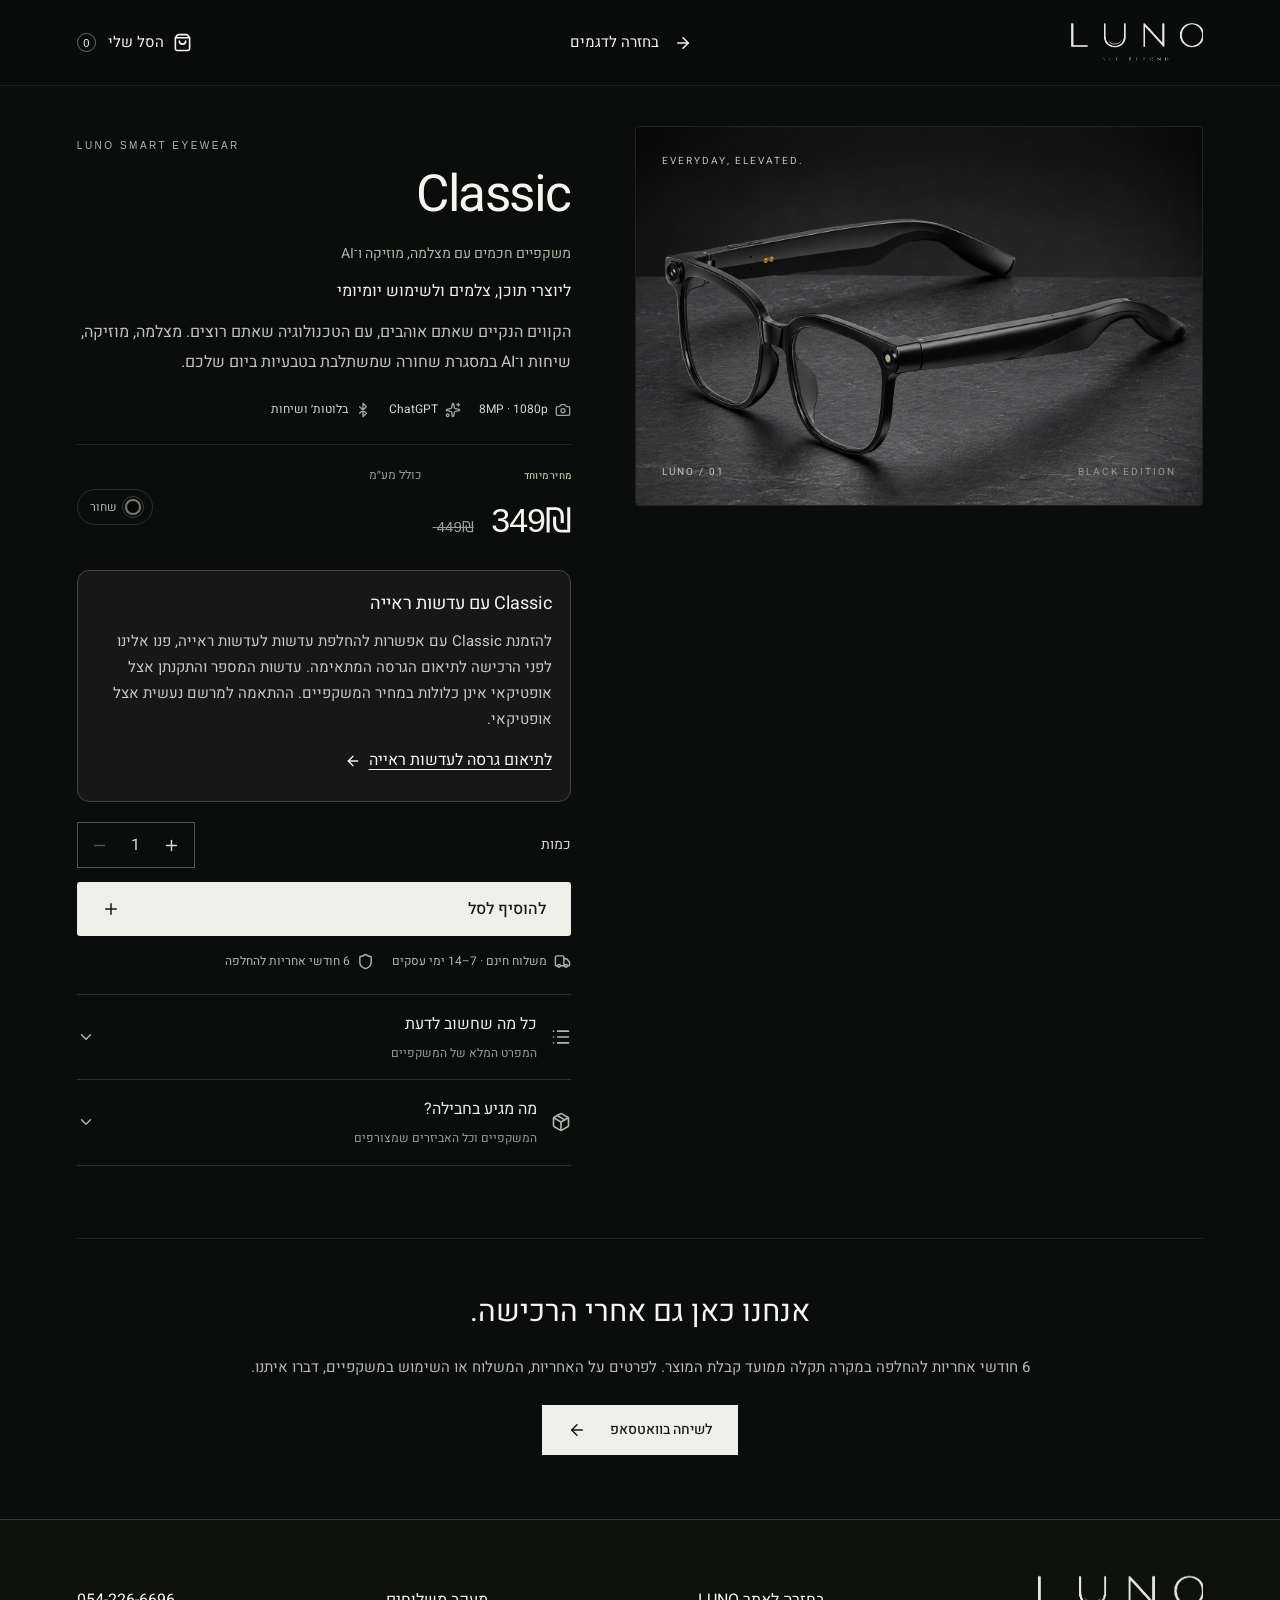
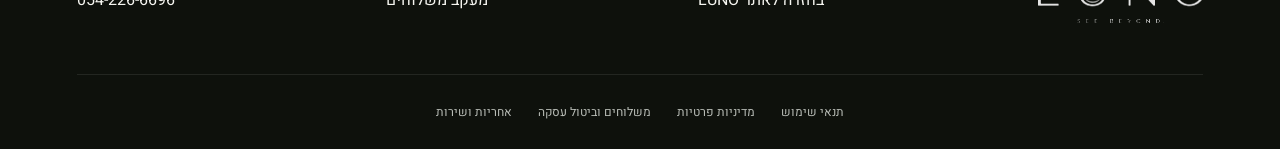
==== commit 45cd068c: "Publish Classic prescription-order option" ====
--- a/classic.html
+++ b/classic.html
@@ -7,10 +7,10 @@
 }(window, document, 'ttq');
 </script>
 <!-- TikTok Pixel Code End -->
-  <script type="module" crossorigin src="./assets/product-Ct0HGLGF.js"></script>
-  <script type="module" crossorigin src="./assets/check-BAN9KZOA.js"></script>
-  <script type="module" crossorigin src="./assets/product-Zh1SH339.js"></script>
-  <link rel="stylesheet" crossorigin href="./assets/product-CSC69lMc.css">
+  <script type="module" crossorigin src="./assets/product-UkAgcJ3Z.js"></script>
+  <script type="module" crossorigin src="./assets/check-DOonoWue.js"></script>
+  <script type="module" crossorigin src="./assets/product-BubGvOdI.js"></script>
+  <link rel="stylesheet" crossorigin href="./assets/product-D475Awa9.css">
 <title>LUNO Classic | משקפיים חכמים עם מצלמה ו־AI</title>
 <meta name="description" content="משקפי LUNO Classic ב־349 ₪. מצלמת 8MP, וידאו 1080p, Bluetooth, שיחות ו־AI. ליוצרי תוכן, צלמים ולשימוש יומיומי. משלוח חינם ואחריות לחצי שנה.">
 <link rel="canonical" href="https://lunoil.com/classic.html">
--- a/assets/product-D475Awa9.css
+++ b/assets/product-D475Awa9.css
@@ -0,0 +1 @@
+@import "https://fonts.googleapis.com/css2?family=Heebo:wght@300;400;500;600;700;800;900&display=swap";@layer properties{@supports (((-webkit-hyphens:none)) and (not (margin-trim:inline))) or ((-moz-orient:inline) and (not (color:rgb(from red r g b)))){:root,:host{--shimmer-angle:20deg}*,:before,:after,::backdrop{--tw-translate-x:0;--tw-translate-y:0;--tw-translate-z:0;--tw-rotate-x:initial;--tw-rotate-y:initial;--tw-rotate-z:initial;--tw-skew-x:initial;--tw-skew-y:initial;--tw-scroll-snap-strictness:proximity;--tw-space-x-reverse:0;--tw-border-style:solid;--tw-leading:initial;--tw-font-weight:initial;--tw-tracking:initial;--tw-ordinal:initial;--tw-slashed-zero:initial;--tw-numeric-figure:initial;--tw-numeric-spacing:initial;--tw-numeric-fraction:initial;--tw-shadow:0 0 #0000;--tw-shadow-color:initial;--tw-shadow-alpha:100%;--tw-inset-shadow:0 0 #0000;--tw-inset-shadow-color:initial;--tw-inset-shadow-alpha:100%;--tw-ring-color:initial;--tw-ring-shadow:0 0 #0000;--tw-inset-ring-color:initial;--tw-inset-ring-shadow:0 0 #0000;--tw-ring-inset:initial;--tw-ring-offset-width:0px;--tw-ring-offset-color:#fff;--tw-ring-offset-shadow:0 0 #0000;--tw-outline-style:solid;--tw-blur:initial;--tw-brightness:initial;--tw-contrast:initial;--tw-grayscale:initial;--tw-hue-rotate:initial;--tw-invert:initial;--tw-opacity:initial;--tw-saturate:initial;--tw-sepia:initial;--tw-drop-shadow:initial;--tw-drop-shadow-color:initial;--tw-drop-shadow-alpha:100%;--tw-drop-shadow-size:initial;--tw-duration:initial;--tw-ease:initial;--tw-content:"";--tw-scale-x:1;--tw-scale-y:1;--tw-scale-z:1;--tw-backdrop-blur:initial;--tw-backdrop-brightness:initial;--tw-backdrop-contrast:initial;--tw-backdrop-grayscale:initial;--tw-backdrop-hue-rotate:initial;--tw-backdrop-invert:initial;--tw-backdrop-opacity:initial;--tw-backdrop-saturate:initial;--tw-backdrop-sepia:initial;--tw-animation-delay:0s;--tw-animation-direction:normal;--tw-animation-duration:initial;--tw-animation-fill-mode:none;--tw-animation-iteration-count:1;--tw-enter-blur:0;--tw-enter-opacity:1;--tw-enter-rotate:0;--tw-enter-scale:1;--tw-enter-translate-x:0;--tw-enter-translate-y:0;--tw-exit-blur:0;--tw-exit-opacity:1;--tw-exit-rotate:0;--tw-exit-scale:1;--tw-exit-translate-x:0;--tw-exit-translate-y:0;--scroll-fade-t:0px;--scroll-fade-b:0px;--scroll-fade-s:0px;--scroll-fade-e:0px;--scroll-fade-mask:initial;--shimmer-image:initial;--shimmer-text-fill:initial}}}@layer theme{:root,:host{--font-sans:"Heebo", Arial, sans-serif;--font-mono:ui-monospace, SFMono-Regular, Menlo, Monaco, Consolas, "Liberation Mono", "Courier New", monospace;--color-black:#000;--color-white:#fff;--spacing:.25rem;--container-xs:20rem;--container-sm:24rem;--text-xs:.75rem;--text-xs--line-height:calc(1 / .75);--text-sm:.875rem;--text-sm--line-height:calc(1.25 / .875);--text-base:1rem;--text-base--line-height:calc(1.5 / 1);--font-weight-normal:400;--font-weight-medium:500;--tracking-tight:-.025em;--tracking-widest:.1em;--leading-tight:1.25;--leading-snug:1.375;--leading-normal:1.5;--leading-relaxed:1.625;--radius-md:3px;--radius-2xl:1rem;--radius-4xl:2rem;--ease-in-out:cubic-bezier(.4, 0, .2, 1);--animate-spin:spin 1s linear infinite;--animate-pulse:pulse 2s cubic-bezier(.4, 0, .6, 1) infinite;--blur-xs:4px;--aspect-video:16 / 9;--default-transition-duration:.15s;--default-transition-timing-function:cubic-bezier(.4, 0, .2, 1);--default-font-family:"Heebo", Arial, sans-serif;--default-mono-font-family:var(--font-mono);--color-popover:var(--popover);--color-border:var(--border)}}@layer base{*,:after,:before,::backdrop{box-sizing:border-box;border:0 solid;margin:0;padding:0}::file-selector-button{box-sizing:border-box;border:0 solid;margin:0;padding:0}html,:host{-webkit-text-size-adjust:100%;tab-size:4;line-height:1.5;font-family:var(--default-font-family,ui-sans-serif, system-ui, sans-serif, "Apple Color Emoji", "Segoe UI Emoji", "Segoe UI Symbol", "Noto Color Emoji");font-feature-settings:var(--default-font-feature-settings,normal);font-variation-settings:var(--default-font-variation-settings,normal);-webkit-tap-highlight-color:transparent}hr{height:0;color:inherit;border-top-width:1px}abbr:where([title]){-webkit-text-decoration:underline dotted;text-decoration:underline dotted}h1,h2,h3,h4,h5,h6{font-size:inherit;font-weight:inherit}a{color:inherit;-webkit-text-decoration:inherit;-webkit-text-decoration:inherit;-webkit-text-decoration:inherit;-webkit-text-decoration:inherit;text-decoration:inherit}b,strong{font-weight:bolder}code,kbd,samp,pre{font-family:var(--default-mono-font-family,ui-monospace, SFMono-Regular, Menlo, Monaco, Consolas, "Liberation Mono", "Courier New", monospace);font-feature-settings:var(--default-mono-font-feature-settings,normal);font-variation-settings:var(--default-mono-font-variation-settings,normal);font-size:1em}small{font-size:80%}sub,sup{vertical-align:baseline;font-size:75%;line-height:0;position:relative}sub{bottom:-.25em}sup{top:-.5em}table{text-indent:0;border-color:inherit;border-collapse:collapse}:-moz-focusring{outline:auto}progress{vertical-align:baseline}summary{display:list-item}ol,ul,menu{list-style:none}img,svg,video,canvas,audio,iframe,embed,object{vertical-align:middle;display:block}img,video{max-width:100%;height:auto}button,input,select,optgroup,textarea{font:inherit;font-feature-settings:inherit;font-variation-settings:inherit;letter-spacing:inherit;color:inherit;opacity:1;background-color:#0000;border-radius:0}::file-selector-button{font:inherit;font-feature-settings:inherit;font-variation-settings:inherit;letter-spacing:inherit;color:inherit;opacity:1;background-color:#0000;border-radius:0}:where(select:is([multiple],[size])) optgroup{font-weight:bolder}:where(select:is([multiple],[size])) optgroup option{padding-inline-start:20px}::file-selector-button{margin-inline-end:4px}::placeholder{opacity:1}@supports (not ((-webkit-appearance:-apple-pay-button))) or (contain-intrinsic-size:1px){::placeholder{color:currentColor}@supports (color:color-mix(in lab, red, red)){::placeholder{color:color-mix(in oklab, currentcolor 50%, transparent)}}}textarea{resize:vertical}::-webkit-search-decoration{-webkit-appearance:none}::-webkit-date-and-time-value{min-height:1lh;text-align:inherit}::-webkit-datetime-edit{display:inline-flex}::-webkit-datetime-edit-fields-wrapper{padding:0}::-webkit-datetime-edit{padding-block:0}::-webkit-datetime-edit-year-field{padding-block:0}::-webkit-datetime-edit-month-field{padding-block:0}::-webkit-datetime-edit-day-field{padding-block:0}::-webkit-datetime-edit-hour-field{padding-block:0}::-webkit-datetime-edit-minute-field{padding-block:0}::-webkit-datetime-edit-second-field{padding-block:0}::-webkit-datetime-edit-millisecond-field{padding-block:0}::-webkit-datetime-edit-meridiem-field{padding-block:0}::-webkit-calendar-picker-indicator{line-height:1}:-moz-ui-invalid{box-shadow:none}button,input:where([type=button],[type=reset],[type=submit]){appearance:button}::file-selector-button{appearance:button}::-webkit-inner-spin-button{height:auto}::-webkit-outer-spin-button{height:auto}[hidden]:where(:not([hidden=until-found])){display:none!important}}@layer components;@layer utilities{.\@container\/card-header{container:card-header/inline-size}.\@container\/field-group{container:field-group/inline-size}.pointer-events-auto{pointer-events:auto}.pointer-events-none{pointer-events:none}.invisible{visibility:hidden}.sr-only{clip-path:inset(50%);white-space:nowrap;border-width:0;width:1px;height:1px;margin:-1px;padding:0;position:absolute;overflow:hidden}.absolute{position:absolute}.fixed{position:fixed}.relative{position:relative}.static{position:static}.inset-0{inset:calc(var(--spacing) * 0)}.inset-x-0{inset-inline:calc(var(--spacing) * 0)}.inset-x-4{inset-inline:calc(var(--spacing) * 4)}.inset-y-0{inset-block:calc(var(--spacing) * 0)}.inset-s-1\/2{inset-inline-start:50%}.start{inset-inline-start:var(--spacing)}.end{inset-inline-end:var(--spacing)}.-top-12{top:calc(var(--spacing) * -12)}.top-0{top:calc(var(--spacing) * 0)}.top-1\.5{top:calc(var(--spacing) * 1.5)}.top-1\/2{top:50%}.top-1\/3{top:33.3333%}.top-2{top:calc(var(--spacing) * 2)}.top-3{top:calc(var(--spacing) * 3)}.top-3\.5{top:calc(var(--spacing) * 3.5)}.top-\[60\%\]{top:60%}.top-full{top:100%}.top-px{top:1px}.-right-12{right:calc(var(--spacing) * -12)}.right-0{right:calc(var(--spacing) * 0)}.right-1{right:calc(var(--spacing) * 1)}.right-2{right:calc(var(--spacing) * 2)}.right-2\.5{right:calc(var(--spacing) * 2.5)}.right-3{right:calc(var(--spacing) * 3)}.-bottom-12{bottom:calc(var(--spacing) * -12)}.bottom-0{bottom:calc(var(--spacing) * 0)}.bottom-4{bottom:calc(var(--spacing) * 4)}.-left-12{left:calc(var(--spacing) * -12)}.left-1\.5{left:calc(var(--spacing) * 1.5)}.left-1\/2{left:50%}.left-3{left:calc(var(--spacing) * 3)}.isolate{isolation:isolate}.z-0{z-index:0}.z-1{z-index:1}.z-10{z-index:10}.z-20{z-index:20}.z-50{z-index:50}.z-\[calc\(1000-var\(--toast-index\)\)\]{z-index:calc(1000 - var(--toast-index))}.order-first{order:-9999}.order-last{order:9999}.col-start-2{grid-column-start:2}.row-span-2{grid-row:span 2/span 2}.row-start-1{grid-row-start:1}.container{width:100%}@media (width>=40rem){.container{max-width:40rem}}@media (width>=48rem){.container{max-width:48rem}}@media (width>=64rem){.container{max-width:64rem}}@media (width>=80rem){.container{max-width:80rem}}@media (width>=96rem){.container{max-width:96rem}}.m-\(--drawer-inset\,0px\){margin:var(--drawer-inset,0px)}.-mx-1{margin-inline:calc(var(--spacing) * -1)}.-mx-4{margin-inline:calc(var(--spacing) * -4)}.mx-2{margin-inline:calc(var(--spacing) * 2)}.mx-3\.5{margin-inline:calc(var(--spacing) * 3.5)}.mx-auto{margin-inline:auto}.-my-2{margin-block:calc(var(--spacing) * -2)}.my-0\.5{margin-block:calc(var(--spacing) * .5)}.my-1{margin-block:calc(var(--spacing) * 1)}.my-2{margin-block:calc(var(--spacing) * 2)}.my-auto{margin-block:auto}.-mt-4{margin-top:calc(var(--spacing) * -4)}.mt-0\.5{margin-top:calc(var(--spacing) * .5)}.mt-2{margin-top:calc(var(--spacing) * 2)}.mt-4{margin-top:calc(var(--spacing) * 4)}.mt-auto{margin-top:auto}.-mb-4{margin-bottom:calc(var(--spacing) * -4)}.mb-1\.5{margin-bottom:calc(var(--spacing) * 1.5)}.mb-2{margin-bottom:calc(var(--spacing) * 2)}.-ml-1{margin-left:calc(var(--spacing) * -1)}.-ml-4{margin-left:calc(var(--spacing) * -4)}.ml-1{margin-left:calc(var(--spacing) * 1)}.ml-4{margin-left:calc(var(--spacing) * 4)}.ml-auto{margin-left:auto}.line-clamp-1{-webkit-line-clamp:1;-webkit-box-orient:vertical;display:-webkit-box;overflow:hidden}.line-clamp-2{-webkit-line-clamp:2;-webkit-box-orient:vertical;display:-webkit-box;overflow:hidden}.no-scrollbar{-ms-overflow-style:none;scrollbar-width:none}.no-scrollbar::-webkit-scrollbar{display:none}.block{display:block}.contents{display:contents}.flex{display:flex}.grid{display:grid}.hidden{display:none}.inline-flex{display:inline-flex}.table{display:table}.table-caption{display:table-caption}.table-cell{display:table-cell}.table-row{display:table-row}.field-sizing-content{field-sizing:content}.aspect-\(--ratio\){aspect-ratio:var(--ratio)}.aspect-square{aspect-ratio:1}.aspect-video{aspect-ratio:var(--aspect-video)}.size-\(--cell-size\){width:var(--cell-size);height:var(--cell-size)}.size-2{width:calc(var(--spacing) * 2);height:calc(var(--spacing) * 2)}.size-2\.5{width:calc(var(--spacing) * 2.5);height:calc(var(--spacing) * 2.5)}.size-3{width:calc(var(--spacing) * 3);height:calc(var(--spacing) * 3)}.size-4{width:calc(var(--spacing) * 4);height:calc(var(--spacing) * 4)}.size-5{width:calc(var(--spacing) * 5);height:calc(var(--spacing) * 5)}.size-6{width:calc(var(--spacing) * 6);height:calc(var(--spacing) * 6)}.size-7{width:calc(var(--spacing) * 7);height:calc(var(--spacing) * 7)}.size-8{width:calc(var(--spacing) * 8);height:calc(var(--spacing) * 8)}.size-9{width:calc(var(--spacing) * 9);height:calc(var(--spacing) * 9)}.size-10{width:calc(var(--spacing) * 10);height:calc(var(--spacing) * 10)}.size-auto{width:auto;height:auto}.size-full{width:100%;height:100%}.h-\(--accordion-panel-height\){height:var(--accordion-panel-height)}.h-\(--cell-size\){height:var(--cell-size)}.h-\(--drawer-content-height\){height:var(--drawer-content-height)}.h-\(--height\){height:var(--height)}.h-\(--popup-height\){height:var(--popup-height)}.h-\(--positioner-height\){height:var(--positioner-height)}.h-1{height:calc(var(--spacing) * 1)}.h-1\.5{height:calc(var(--spacing) * 1.5)}.h-2{height:calc(var(--spacing) * 2)}.h-2\.5{height:calc(var(--spacing) * 2.5)}.h-4{height:calc(var(--spacing) * 4)}.h-5{height:calc(var(--spacing) * 5)}.h-6{height:calc(var(--spacing) * 6)}.h-7{height:calc(var(--spacing) * 7)}.h-8{height:calc(var(--spacing) * 8)}.h-8\!{height:calc(var(--spacing) * 8)!important}.h-9{height:calc(var(--spacing) * 9)}.h-10{height:calc(var(--spacing) * 10)}.h-12{height:calc(var(--spacing) * 12)}.h-\[calc\(--spacing\(5\.25\)\)\]{height:calc(calc(var(--spacing) * 5.25))}.h-\[calc\(100\%-1px\)\]{height:calc(100% - 1px)}.h-auto{height:auto}.h-full{height:100%}.h-max{height:max-content}.h-px{height:1px}.h-svh{height:100svh}.max-h-\(--available-height\){max-height:var(--available-height)}.max-h-\(--drawer-content-max-height\,none\){max-height:var(--drawer-content-max-height,none)}.max-h-72{max-height:calc(var(--spacing) * 72)}.max-h-\[min\(calc\(--spacing\(72\)---spacing\(9\)\)\,calc\(var\(--available-height\)---spacing\(9\)\)\)\]{max-height:min(calc(calc(var(--spacing) * 72) - calc(var(--spacing) * 9)), calc(var(--available-height) - calc(var(--spacing) * 9)))}.min-h-0{min-height:calc(var(--spacing) * 0)}.min-h-4{min-height:calc(var(--spacing) * 4)}.min-h-8{min-height:calc(var(--spacing) * 8)}.min-h-16{min-height:calc(var(--spacing) * 16)}.min-h-dvh{min-height:100dvh}.min-h-full{min-height:100%}.min-h-svh{min-height:100svh}.w-\(--anchor-width\){width:var(--anchor-width)}.w-\(--cell-size\){width:var(--cell-size)}.w-\(--drawer-content-width\,auto\){width:var(--drawer-content-width,auto)}.w-\(--popup-width\){width:var(--popup-width)}.w-\(--positioner-width\){width:var(--positioner-width)}.w-\(--sidebar-width\){width:var(--sidebar-width)}.w-0{width:calc(var(--spacing) * 0)}.w-1{width:calc(var(--spacing) * 1)}.w-2{width:calc(var(--spacing) * 2)}.w-2\.5{width:calc(var(--spacing) * 2.5)}.w-4{width:calc(var(--spacing) * 4)}.w-5{width:calc(var(--spacing) * 5)}.w-10{width:calc(var(--spacing) * 10)}.w-24{width:calc(var(--spacing) * 24)}.w-64{width:calc(var(--spacing) * 64)}.w-72{width:calc(var(--spacing) * 72)}.w-auto{width:auto}.w-fit{width:fit-content}.w-full{width:100%}.w-max{width:max-content}.w-px{width:1px}.max-w-\(--available-width\){max-width:var(--available-width)}.max-w-\(--skeleton-width\){max-width:var(--skeleton-width)}.max-w-\[80\%\]{max-width:80%}.max-w-\[calc\(100\%-2rem\)\]{max-width:calc(100% - 2rem)}.max-w-full{max-width:100%}.max-w-max{max-width:max-content}.max-w-sm{max-width:var(--container-sm)}.max-w-xs{max-width:var(--container-xs)}.min-w-\(--cell-size\){min-width:var(--cell-size)}.min-w-0{min-width:calc(var(--spacing) * 0)}.min-w-5{min-width:calc(var(--spacing) * 5)}.min-w-7{min-width:calc(var(--spacing) * 7)}.min-w-8{min-width:calc(var(--spacing) * 8)}.min-w-9{min-width:calc(var(--spacing) * 9)}.min-w-16{min-width:calc(var(--spacing) * 16)}.min-w-32{min-width:calc(var(--spacing) * 32)}.min-w-36{min-width:calc(var(--spacing) * 36)}.min-w-40{min-width:calc(var(--spacing) * 40)}.min-w-\[96px\]{min-width:96px}.min-w-\[calc\(var\(--anchor-width\)\+--spacing\(7\)\)\]{min-width:calc(var(--anchor-width) + calc(var(--spacing) * 7))}.flex-1{flex:1}.shrink-0{flex-shrink:0}.grow{flex-grow:1}.grow-0{flex-grow:0}.basis-full{flex-basis:100%}.caption-bottom{caption-side:bottom}.border-collapse{border-collapse:collapse}.origin-\(--transform-origin\){transform-origin:var(--transform-origin)}.origin-bottom{transform-origin:bottom}.-translate-x-1\/2{--tw-translate-x:calc(calc(1 / 2 * 100%) * -1);translate:var(--tw-translate-x) var(--tw-translate-y)}.-translate-x-px{--tw-translate-x:-1px;translate:var(--tw-translate-x) var(--tw-translate-y)}.translate-x-px{--tw-translate-x:1px;translate:var(--tw-translate-x) var(--tw-translate-y)}.-translate-y-1\/2{--tw-translate-y:calc(calc(1 / 2 * 100%) * -1);translate:var(--tw-translate-x) var(--tw-translate-y)}.-translate-y-3\/4{--tw-translate-y:calc(calc(3 / 4 * 100%) * -1);translate:var(--tw-translate-x) var(--tw-translate-y)}.translate-y-0{--tw-translate-y:calc(var(--spacing) * 0);translate:var(--tw-translate-x) var(--tw-translate-y)}.translate-y-3\/4{--tw-translate-y:calc(3 / 4 * 100%);translate:var(--tw-translate-x) var(--tw-translate-y)}.translate-y-\[calc\(-50\%-2px\)\]{--tw-translate-y:calc(-50% - 2px);translate:var(--tw-translate-x) var(--tw-translate-y)}.rotate-45{rotate:45deg}.rotate-90{rotate:90deg}.\[transform\:translateX\(var\(--toast-swipe-movement-x\)\)_translateY\(calc\(var\(--toast-swipe-movement-y\)-\(var\(--toast-index\)\*var\(--peek\)\)-\(var\(--shrink\)\*var\(--height\)\)\)\)_scale\(var\(--scale\)\)\]{transform:translateX(var(--toast-swipe-movement-x)) translateY(calc(var(--toast-swipe-movement-y) - (var(--toast-index) * var(--peek)) - (var(--shrink) * var(--height)))) scale(var(--scale))}.transform-\[translate3d\(var\(--translate-x\,0px\)\,var\(--translate-y\,0px\)\,0\)_scale\(var\(--stack-scale\)\)\]{transform:translate3d(var(--translate-x,0px),var(--translate-y,0px),0) scale(var(--stack-scale))}.scroll-fade-x{--_scroll-fade-size-s:var(--scroll-fade-s-size,var(--scroll-fade-size,min(12%, calc(var(--spacing) * 10))));--_scroll-fade-size-e:var(--scroll-fade-e-size,var(--scroll-fade-size,min(12%, calc(var(--spacing) * 10))));--scroll-fade-inline:linear-gradient(to right, transparent 0, #000 var(--scroll-fade-s,0px), #000 calc(100% - var(--scroll-fade-e,0px)), transparent 100%)}.scroll-fade-x:where([dir=rtl],[dir=rtl] *){--scroll-fade-inline:linear-gradient(to left, transparent 0, #000 var(--scroll-fade-s,0px), #000 calc(100% - var(--scroll-fade-e,0px)), transparent 100%)}.scroll-fade-x{-webkit-mask-image:var(--scroll-fade-mask,var(--scroll-fade-inline));-webkit-mask-image:var(--scroll-fade-mask,var(--scroll-fade-inline));-webkit-mask-image:var(--scroll-fade-mask,var(--scroll-fade-inline));-webkit-mask-image:var(--scroll-fade-mask,var(--scroll-fade-inline));mask-image:var(--scroll-fade-mask,var(--scroll-fade-inline));-webkit-mask-composite:source-in;-webkit-mask-composite:source-in;-webkit-mask-composite:source-in;-webkit-mask-repeat:no-repeat;mask-repeat:no-repeat;-webkit-mask-composite:source-in;mask-composite:intersect}@supports (animation-timeline:scroll()){.scroll-fade-x{animation:1ms ease-in-out scroll-fade-reveal-s,1ms ease-in-out scroll-fade-reveal-e;animation-timeline:scroll(self inline),scroll(self inline);animation-range:0 var(--scroll-fade-reveal,calc(var(--spacing) * 24)), calc(100% - var(--scroll-fade-reveal,calc(var(--spacing) * 24))) 100%;animation-fill-mode:both}}@supports not (animation-timeline:scroll()){.scroll-fade-x{--scroll-fade-s:var(--_scroll-fade-size-s);--scroll-fade-e:var(--_scroll-fade-size-e)}}.scroll-fade-b{--_scroll-fade-size-b:var(--scroll-fade-b-size,var(--scroll-fade-size,min(12%, calc(var(--spacing) * 10))));--scroll-fade-mask:linear-gradient(to bottom, #000 0, #000 calc(100% - var(--scroll-fade-b,0px)), transparent 100%);-webkit-mask-image:var(--scroll-fade-mask);-webkit-mask-image:var(--scroll-fade-mask);-webkit-mask-image:var(--scroll-fade-mask);-webkit-mask-image:var(--scroll-fade-mask);mask-image:var(--scroll-fade-mask);-webkit-mask-composite:source-in;-webkit-mask-composite:source-in;-webkit-mask-composite:source-in;-webkit-mask-repeat:no-repeat;mask-repeat:no-repeat;-webkit-mask-composite:source-in;mask-composite:intersect}@supports (animation-timeline:scroll()){.scroll-fade-b{animation:1ms ease-in-out scroll-fade-reveal-b;animation-timeline:scroll(self y);animation-range:calc(100% - var(--scroll-fade-reveal,calc(var(--spacing) * 24))) 100%;animation-fill-mode:both}}@supports not (animation-timeline:scroll()){.scroll-fade-b{--scroll-fade-b:var(--_scroll-fade-size-b)}}.animate-caret-blink{animation:1.25s ease-out infinite caret-blink}.animate-pulse{animation:var(--animate-pulse)}.animate-spin{animation:var(--animate-spin)}.cursor-default{cursor:default}.cursor-grab{cursor:grab}.cursor-text{cursor:text}.touch-manipulation{touch-action:manipulation}.touch-none{touch-action:none}.resize-none{resize:none}.snap-x{scroll-snap-type:x var(--tw-scroll-snap-strictness)}.snap-mandatory{--tw-scroll-snap-strictness:mandatory}.scroll-my-1{scroll-margin-block:calc(var(--spacing) * 1)}.scroll-px-1{scroll-padding-inline:calc(var(--spacing) * 1)}.scroll-py-1{scroll-padding-block:calc(var(--spacing) * 1)}.list-disc{list-style-type:disc}.list-none{list-style-type:none}.appearance-none{appearance:none}.auto-rows-min{grid-auto-rows:min-content}.grid-rows-\[auto_1fr\]{grid-template-rows:auto 1fr}.flex-col{flex-direction:column}.flex-col-reverse{flex-direction:column-reverse}.flex-row{flex-direction:row}.flex-wrap{flex-wrap:wrap}.place-content-center{place-content:center}.place-items-center{place-items:center}.items-center{align-items:center}.items-end{align-items:flex-end}.items-start{align-items:flex-start}.items-stretch{align-items:stretch}.justify-between{justify-content:space-between}.justify-center{justify-content:center}.justify-start{justify-content:flex-start}.gap-\(--card-spacing\){gap:var(--card-spacing)}.gap-0{gap:calc(var(--spacing) * 0)}.gap-0\.5{gap:calc(var(--spacing) * .5)}.gap-1{gap:calc(var(--spacing) * 1)}.gap-1\.5{gap:calc(var(--spacing) * 1.5)}.gap-2{gap:calc(var(--spacing) * 2)}.gap-2\.5{gap:calc(var(--spacing) * 2.5)}.gap-3{gap:calc(var(--spacing) * 3)}.gap-4{gap:calc(var(--spacing) * 4)}.gap-5{gap:calc(var(--spacing) * 5)}.gap-6{gap:calc(var(--spacing) * 6)}.gap-\[--spacing\(var\(--gap\)\)\]{gap:calc(var(--spacing) * var(--gap))}:where(.-space-x-2>:not(:last-child)){--tw-space-x-reverse:0;margin-inline-start:calc(calc(var(--spacing) * -2) * var(--tw-space-x-reverse));margin-inline-end:calc(calc(var(--spacing) * -2) * calc(1 - var(--tw-space-x-reverse)))}.self-end{align-self:flex-end}.self-start{align-self:flex-start}.self-stretch{align-self:stretch}.justify-self-end{justify-self:flex-end}.truncate{text-overflow:ellipsis;white-space:nowrap;overflow:hidden}.overflow-auto{overflow:auto}.overflow-hidden{overflow:hidden}.overflow-x-auto{overflow-x:auto}.overflow-x-hidden{overflow-x:hidden}.overflow-y-auto{overflow-y:auto}.overscroll-contain{overscroll-behavior:contain}.overscroll-x-contain{overscroll-behavior-x:contain}.rounded-\(--cell-radius\){border-radius:var(--cell-radius)}.rounded-2xl{border-radius:var(--radius-2xl)}.rounded-4xl{border-radius:var(--radius-4xl)}.rounded-\[2px\]{border-radius:2px}.rounded-\[4px\]{border-radius:4px}.rounded-\[calc\(var\(--radius\)-3px\)\]{border-radius:calc(var(--radius) - 3px)}.rounded-\[inherit\]{border-radius:inherit}.rounded-\[min\(var\(--radius-md\)\,10px\)\]{border-radius:min(var(--radius-md), 10px)}.rounded-\[min\(var\(--radius-md\)\,12px\)\]{border-radius:min(var(--radius-md), 12px)}.rounded-full{border-radius:2147483647px}.rounded-lg{border-radius:4px}.rounded-lg\!{border-radius:4px!important}.rounded-md{border-radius:3px}.rounded-none{border-radius:0}.rounded-sm{border-radius:2px}.rounded-xl{border-radius:6px}.rounded-xl\!{border-radius:6px!important}.rounded-t-xl{border-top-left-radius:6px;border-top-right-radius:6px}.rounded-l-\(--cell-radius\){border-top-left-radius:var(--cell-radius);border-bottom-left-radius:var(--cell-radius)}.rounded-tl-sm{border-top-left-radius:2px}.rounded-r-\(--cell-radius\){border-top-right-radius:var(--cell-radius);border-bottom-right-radius:var(--cell-radius)}.rounded-b-xl{border-bottom-right-radius:6px;border-bottom-left-radius:6px}.border{border-style:var(--tw-border-style);border-width:1px}.border-0{border-style:var(--tw-border-style);border-width:0}.border-\[1\.5px\]{border-style:var(--tw-border-style);border-width:1.5px}.border-y{border-block-style:var(--tw-border-style);border-block-width:1px}.border-t{border-top-style:var(--tw-border-style);border-top-width:1px}.border-r{border-right-style:var(--tw-border-style);border-right-width:1px}.border-b{border-bottom-style:var(--tw-border-style);border-bottom-width:1px}.border-l{border-left-style:var(--tw-border-style);border-left-width:1px}.border-dashed{--tw-border-style:dashed;border-style:dashed}.border-none{--tw-border-style:none;border-style:none}.border-\(--color-border\){border-color:var(--color-border)}.border-border,.border-border\/50{border-color:var(--border)}@supports (color:color-mix(in lab, red, red)){.border-border\/50{border-color:color-mix(in oklab, var(--border) 50%, transparent)}}.border-input,.border-input\/30{border-color:var(--border)}@supports (color:color-mix(in lab, red, red)){.border-input\/30{border-color:color-mix(in oklab, var(--border) 30%, transparent)}}.border-ring{border-color:#c9cebf}.border-transparent{border-color:#0000}.bg-\(--color-bg\){background-color:var(--color-bg)}.bg-\[Canvas\]{background-color:canvas}.bg-background{background-color:var(--background)}.bg-black\/10{background-color:#0000001a}@supports (color:color-mix(in lab, red, red)){.bg-black\/10{background-color:color-mix(in oklab, var(--color-black) 10%, transparent)}}.bg-border{background-color:var(--border)}.bg-card{background-color:var(--card)}.bg-destructive\/10{background-color:oklab(73.2682% .108005 .0397881/.1)}.bg-foreground{background-color:var(--foreground)}.bg-input,.bg-input\/30{background-color:var(--border)}@supports (color:color-mix(in lab, red, red)){.bg-input\/30{background-color:color-mix(in oklab, var(--border) 30%, transparent)}}.bg-muted,.bg-muted\/50{background-color:var(--muted)}@supports (color:color-mix(in lab, red, red)){.bg-muted\/50{background-color:color-mix(in oklab, var(--muted) 50%, transparent)}}.bg-popover{background-color:var(--popover)}.bg-primary{background-color:var(--primary)}.bg-primary-foreground{background-color:var(--primary-foreground)}.bg-secondary{background-color:var(--secondary)}.bg-transparent{background-color:#0000}.bg-white{background-color:var(--color-white)}.bg-clip-padding{background-clip:padding-box}.fill-foreground{fill:var(--foreground)}.object-cover{object-fit:cover}.p-\(--card-spacing\){padding:var(--card-spacing)}.p-0{padding:calc(var(--spacing) * 0)}.p-1{padding:calc(var(--spacing) * 1)}.p-2{padding:calc(var(--spacing) * 2)}.p-2\.5{padding:calc(var(--spacing) * 2.5)}.p-4{padding:calc(var(--spacing) * 4)}.p-6{padding:calc(var(--spacing) * 6)}.p-\[3px\]{padding:3px}.p-px{padding:1px}.px-\(--card-spacing\){padding-inline:var(--card-spacing)}.px-\(--cell-size\){padding-inline:var(--cell-size)}.px-1{padding-inline:calc(var(--spacing) * 1)}.px-1\.5{padding-inline:calc(var(--spacing) * 1.5)}.px-2{padding-inline:calc(var(--spacing) * 2)}.px-2\.5{padding-inline:calc(var(--spacing) * 2.5)}.px-3{padding-inline:calc(var(--spacing) * 3)}.py-\(--card-spacing\){padding-block:var(--card-spacing)}.py-0\.5{padding-block:calc(var(--spacing) * .5)}.py-1{padding-block:calc(var(--spacing) * 1)}.py-1\.5{padding-block:calc(var(--spacing) * 1.5)}.py-2{padding-block:calc(var(--spacing) * 2)}.py-2\.5{padding-block:calc(var(--spacing) * 2.5)}.py-6{padding-block:calc(var(--spacing) * 6)}.py-\[2px\]{padding-block:2px}.pt-0{padding-top:calc(var(--spacing) * 0)}.pt-2{padding-top:calc(var(--spacing) * 2)}.pt-3{padding-top:calc(var(--spacing) * 3)}.pt-4{padding-top:calc(var(--spacing) * 4)}.pr-1\.5{padding-right:calc(var(--spacing) * 1.5)}.pr-1\.5\!{padding-right:calc(var(--spacing) * 1.5)!important}.pr-2{padding-right:calc(var(--spacing) * 2)}.pr-8{padding-right:calc(var(--spacing) * 8)}.pb-0{padding-bottom:calc(var(--spacing) * 0)}.pb-2{padding-bottom:calc(var(--spacing) * 2)}.pb-2\.5{padding-bottom:calc(var(--spacing) * 2.5)}.pb-3{padding-bottom:calc(var(--spacing) * 3)}.pl-1\.5{padding-left:calc(var(--spacing) * 1.5)}.pl-1\.5\!{padding-left:calc(var(--spacing) * 1.5)!important}.pl-2{padding-left:calc(var(--spacing) * 2)}.pl-2\.5{padding-left:calc(var(--spacing) * 2.5)}.pl-4{padding-left:calc(var(--spacing) * 4)}.pl-7{padding-left:calc(var(--spacing) * 7)}.text-center{text-align:center}.text-left{text-align:left}.align-middle{vertical-align:middle}.font-heading{font-family:var(--font-sans)}.font-mono{font-family:var(--font-mono)}.font-sans{font-family:Heebo,Arial,sans-serif}.text-base{font-size:var(--text-base);line-height:var(--tw-leading,var(--text-base--line-height))}.text-sm{font-size:var(--text-sm);line-height:var(--tw-leading,var(--text-sm--line-height))}.text-sm\/relaxed{font-size:var(--text-sm);line-height:var(--leading-relaxed)}.text-xs{font-size:var(--text-xs);line-height:var(--tw-leading,var(--text-xs--line-height))}.text-\[0\.8rem\]{font-size:.8rem}.leading-none{--tw-leading:1;line-height:1}.leading-normal{--tw-leading:var(--leading-normal);line-height:var(--leading-normal)}.leading-relaxed{--tw-leading:var(--leading-relaxed);line-height:var(--leading-relaxed)}.leading-snug{--tw-leading:var(--leading-snug);line-height:var(--leading-snug)}.leading-tight{--tw-leading:var(--leading-tight);line-height:var(--leading-tight)}.font-medium{--tw-font-weight:var(--font-weight-medium);font-weight:var(--font-weight-medium)}.font-normal{--tw-font-weight:var(--font-weight-normal);font-weight:var(--font-weight-normal)}.tracking-tight{--tw-tracking:var(--tracking-tight);letter-spacing:var(--tracking-tight)}.tracking-widest{--tw-tracking:var(--tracking-widest);letter-spacing:var(--tracking-widest)}.text-balance{text-wrap:balance}.wrap-break-word{overflow-wrap:break-word}.whitespace-nowrap{white-space:nowrap}.text-\[CanvasText\]{color:canvastext}.text-background{color:var(--background)}.text-card-foreground{color:var(--foreground)}.text-current{color:currentColor}.text-destructive{color:#e88a8a}.text-foreground,.text-foreground\/60{color:var(--foreground)}@supports (color:color-mix(in lab, red, red)){.text-foreground\/60{color:color-mix(in oklab, var(--foreground) 60%, transparent)}}.text-muted-foreground{color:var(--muted-foreground)}.text-popover-foreground{color:var(--foreground)}.text-primary{color:var(--primary)}.text-primary-foreground{color:var(--primary-foreground)}.text-secondary-foreground{color:var(--foreground)}.tabular-nums{--tw-numeric-spacing:tabular-nums;font-variant-numeric:var(--tw-ordinal,) var(--tw-slashed-zero,) var(--tw-numeric-figure,) var(--tw-numeric-spacing,) var(--tw-numeric-fraction,)}.underline-offset-4{text-underline-offset:4px}.opacity-0{opacity:0}.opacity-50{opacity:.5}.opacity-60{opacity:.6}.opacity-\[max\(var\(--drawer-overlay-min-opacity\,0\)\,calc\(1-var\(--drawer-swipe-progress\)\)\)\]{opacity:max(var(--drawer-overlay-min-opacity,0), calc(1 - var(--drawer-swipe-progress)))}.bg-blend-color{background-blend-mode:color}.shadow{--tw-shadow:0 1px 3px 0 var(--tw-shadow-color,#0000001a), 0 1px 2px -1px var(--tw-shadow-color,#0000001a);box-shadow:var(--tw-inset-shadow), var(--tw-inset-ring-shadow), var(--tw-ring-offset-shadow), var(--tw-ring-shadow), var(--tw-shadow)}.shadow-\[0_0_0_1px_var\(--sidebar-border\)\]{--tw-shadow:0 0 0 1px var(--tw-shadow-color,var(--sidebar-border));box-shadow:var(--tw-inset-shadow), var(--tw-inset-ring-shadow), var(--tw-ring-offset-shadow), var(--tw-ring-shadow), var(--tw-shadow)}.shadow-lg{--tw-shadow:0 10px 15px -3px var(--tw-shadow-color,#0000001a), 0 4px 6px -4px var(--tw-shadow-color,#0000001a);box-shadow:var(--tw-inset-shadow), var(--tw-inset-ring-shadow), var(--tw-ring-offset-shadow), var(--tw-ring-shadow), var(--tw-shadow)}.shadow-md{--tw-shadow:0 4px 6px -1px var(--tw-shadow-color,#0000001a), 0 2px 4px -2px var(--tw-shadow-color,#0000001a);box-shadow:var(--tw-inset-shadow), var(--tw-inset-ring-shadow), var(--tw-ring-offset-shadow), var(--tw-ring-shadow), var(--tw-shadow)}.shadow-none{--tw-shadow:0 0 #0000;box-shadow:var(--tw-inset-shadow), var(--tw-inset-ring-shadow), var(--tw-ring-offset-shadow), var(--tw-ring-shadow), var(--tw-shadow)}.shadow-none\!{--tw-shadow:0 0 #0000!important;box-shadow:var(--tw-inset-shadow), var(--tw-inset-ring-shadow), var(--tw-ring-offset-shadow), var(--tw-ring-shadow), var(--tw-shadow)!important}.shadow-xl{--tw-shadow:0 20px 25px -5px var(--tw-shadow-color,#0000001a), 0 8px 10px -6px var(--tw-shadow-color,#0000001a);box-shadow:var(--tw-inset-shadow), var(--tw-inset-ring-shadow), var(--tw-ring-offset-shadow), var(--tw-ring-shadow), var(--tw-shadow)}.ring-0{--tw-ring-shadow:var(--tw-ring-inset,) 0 0 0 calc(0px + var(--tw-ring-offset-width)) var(--tw-ring-color,currentcolor);box-shadow:var(--tw-inset-shadow), var(--tw-inset-ring-shadow), var(--tw-ring-offset-shadow), var(--tw-ring-shadow), var(--tw-shadow)}.ring-1{--tw-ring-shadow:var(--tw-ring-inset,) 0 0 0 calc(1px + var(--tw-ring-offset-width)) var(--tw-ring-color,currentcolor);box-shadow:var(--tw-inset-shadow), var(--tw-inset-ring-shadow), var(--tw-ring-offset-shadow), var(--tw-ring-shadow), var(--tw-shadow)}.ring-2{--tw-ring-shadow:var(--tw-ring-inset,) 0 0 0 calc(2px + var(--tw-ring-offset-width)) var(--tw-ring-color,currentcolor);box-shadow:var(--tw-inset-shadow), var(--tw-inset-ring-shadow), var(--tw-ring-offset-shadow), var(--tw-ring-shadow), var(--tw-shadow)}.ring-3{--tw-ring-shadow:var(--tw-ring-inset,) 0 0 0 calc(3px + var(--tw-ring-offset-width)) var(--tw-ring-color,currentcolor);box-shadow:var(--tw-inset-shadow), var(--tw-inset-ring-shadow), var(--tw-ring-offset-shadow), var(--tw-ring-shadow), var(--tw-shadow)}.ring-background{--tw-ring-color:var(--background)}.ring-card{--tw-ring-color:var(--card)}.ring-foreground\/10{--tw-ring-color:var(--foreground)}@supports (color:color-mix(in lab, red, red)){.ring-foreground\/10{--tw-ring-color:color-mix(in oklab, var(--foreground) 10%, transparent)}}.ring-ring\/50{--tw-ring-color:oklab(84.3331% -.0111767 .0179572/.5)}.ring-offset-background{--tw-ring-offset-color:var(--background)}.outline-hidden{--tw-outline-style:none;outline-style:none}@media (forced-colors:active){.outline-hidden{outline-offset:2px;outline:2px solid #0000}}.outline{outline-style:var(--tw-outline-style);outline-width:1px}.filter{filter:var(--tw-blur,) var(--tw-brightness,) var(--tw-contrast,) var(--tw-grayscale,) var(--tw-hue-rotate,) var(--tw-invert,) var(--tw-saturate,) var(--tw-sepia,) var(--tw-drop-shadow,)}.transition{transition-property:color,background-color,border-color,outline-color,text-decoration-color,fill,stroke,--tw-gradient-from,--tw-gradient-via,--tw-gradient-to,opacity,box-shadow,transform,translate,scale,rotate,filter,-webkit-backdrop-filter,backdrop-filter,display,content-visibility,overlay,pointer-events;transition-timing-function:var(--tw-ease,var(--default-transition-timing-function));transition-duration:var(--tw-duration,var(--default-transition-duration))}.transition-\[color\,box-shadow\]{transition-property:color,box-shadow;transition-timing-function:var(--tw-ease,var(--default-transition-timing-function));transition-duration:var(--tw-duration,var(--default-transition-duration))}.transition-\[left\,right\,width\]{transition-property:left,right,width;transition-timing-function:var(--tw-ease,var(--default-transition-timing-function));transition-duration:var(--tw-duration,var(--default-transition-duration))}.transition-\[margin\,opacity\]{transition-property:margin,opacity;transition-timing-function:var(--tw-ease,var(--default-transition-timing-function));transition-duration:var(--tw-duration,var(--default-transition-duration))}.transition-\[opacity\,transform\,translate\]{transition-property:opacity,transform,translate;transition-timing-function:var(--tw-ease,var(--default-transition-timing-function));transition-duration:var(--tw-duration,var(--default-transition-duration))}.transition-\[opacity\,transform\,width\,height\,scale\,translate\]{transition-property:opacity,transform,width,height,scale,translate;transition-timing-function:var(--tw-ease,var(--default-transition-timing-function));transition-duration:var(--tw-duration,var(--default-transition-duration))}.transition-\[top\,left\,right\,bottom\]{transition-property:top,left,right,bottom;transition-timing-function:var(--tw-ease,var(--default-transition-timing-function));transition-duration:var(--tw-duration,var(--default-transition-duration))}.transition-\[transform\,height\,opacity\,filter\]{transition-property:transform,height,opacity,filter;transition-timing-function:var(--tw-ease,var(--default-transition-timing-function));transition-duration:var(--tw-duration,var(--default-transition-duration))}.transition-\[translate\,scale\,opacity\]{transition-property:translate,scale,opacity;transition-timing-function:var(--tw-ease,var(--default-transition-timing-function));transition-duration:var(--tw-duration,var(--default-transition-duration))}.transition-\[width\,height\,padding\]{transition-property:width,height,padding;transition-timing-function:var(--tw-ease,var(--default-transition-timing-function));transition-duration:var(--tw-duration,var(--default-transition-duration))}.transition-\[width\]{transition-property:width;transition-timing-function:var(--tw-ease,var(--default-transition-timing-function));transition-duration:var(--tw-duration,var(--default-transition-duration))}.transition-all{transition-property:all;transition-timing-function:var(--tw-ease,var(--default-transition-timing-function));transition-duration:var(--tw-duration,var(--default-transition-duration))}.transition-colors{transition-property:color,background-color,border-color,outline-color,text-decoration-color,fill,stroke,--tw-gradient-from,--tw-gradient-via,--tw-gradient-to;transition-timing-function:var(--tw-ease,var(--default-transition-timing-function));transition-duration:var(--tw-duration,var(--default-transition-duration))}.transition-opacity{transition-property:opacity;transition-timing-function:var(--tw-ease,var(--default-transition-timing-function));transition-duration:var(--tw-duration,var(--default-transition-duration))}.transition-transform{transition-property:transform,translate,scale,rotate;transition-timing-function:var(--tw-ease,var(--default-transition-timing-function));transition-duration:var(--tw-duration,var(--default-transition-duration))}.transition-none{transition-property:none}.duration-100{--tw-duration:.1s;transition-duration:.1s}.duration-150{--tw-duration:.15s;transition-duration:.15s}.duration-200{--tw-duration:.2s;transition-duration:.2s}.duration-250{--tw-duration:.25s;transition-duration:.25s}.duration-300{--tw-duration:.3s;transition-duration:.3s}.duration-450{--tw-duration:.45s;transition-duration:.45s}.duration-1000{--tw-duration:1s;transition-duration:1s}.duration-\[0\.35s\]{--tw-duration:.35s;transition-duration:.35s}.ease-\[cubic-bezier\(0\.22\,1\,0\.36\,1\)\]{--tw-ease:cubic-bezier(.22,1,.36,1);transition-timing-function:cubic-bezier(.22,1,.36,1)}.ease-\[cubic-bezier\(0\.32\,0\.72\,0\,1\)\]{--tw-ease:cubic-bezier(.32,.72,0,1);transition-timing-function:cubic-bezier(.32,.72,0,1)}.ease-\[cubic-bezier\(0\.45\,1\.005\,0\,1\.005\)\]{--tw-ease:cubic-bezier(.45,1.005,0,1.005);transition-timing-function:cubic-bezier(.45,1.005,0,1.005)}.ease-in-out{--tw-ease:var(--ease-in-out);transition-timing-function:var(--ease-in-out)}.ease-linear{--tw-ease:linear;transition-timing-function:linear}.will-change-transform{will-change:transform}.contain-content{contain:content}.outline-none{--tw-outline-style:none;outline-style:none}.select-none{-webkit-user-select:none;user-select:none}.select-text{-webkit-user-select:text;user-select:text}.\[--bleed\:3rem\]{--bleed:3rem}.\[--card-spacing\:--spacing\(4\)\]{--card-spacing:calc(var(--spacing) * 4)}.\[--cell-radius\:var\(--radius-md\)\]{--cell-radius:var(--radius-md)}.\[--cell-size\:--spacing\(7\)\]{--cell-size:calc(var(--spacing) * 7)}.\[--drawer-content-height\:var\(--drawer-height\,auto\)\]{--drawer-content-height:var(--drawer-height,auto)}.\[--gap\:0\.75rem\]{--gap:.75rem}.\[--height\:var\(--toast-frontmost-height\,var\(--toast-height\)\)\]{--height:var(--toast-frontmost-height,var(--toast-height))}.\[--offset-y\:calc\(var\(--toast-offset-y\)\*-1\+calc\(var\(--toast-index\)\*var\(--gap\)\*-1\)\+var\(--toast-swipe-movement-y\)\)\]{--offset-y:calc(var(--toast-offset-y) * -1 + calc(var(--toast-index) * var(--gap) * -1) + var(--toast-swipe-movement-y))}.\[--peek\:0\.75rem\]{--peek:.75rem}.\[--peek\:1rem\]{--peek:1rem}.\[--scale\:calc\(max\(0\,1-\(var\(--toast-index\)\*0\.1\)\)\)\]{--scale:calc(max(0, 1 - (var(--toast-index) * .1)))}.\[--shrink\:calc\(1-var\(--scale\)\)\]{--shrink:calc(1 - var(--scale))}.\[--stack-height\:var\(--drawer-frontmost-height\,var\(--drawer-height\,0px\)\)\]{--stack-height:var(--drawer-frontmost-height,var(--drawer-height,0px))}.\[--stack-peek-offset\:max\(0px\,calc\(\(var\(--nested-drawers\)-var\(--stack-progress\)\)\*var\(--peek\)\)\)\]{--stack-peek-offset:max(0px, calc((var(--nested-drawers) - var(--stack-progress)) * var(--peek)))}.\[--stack-progress\:clamp\(0\,var\(--drawer-swipe-progress\)\,1\)\]{--stack-progress:clamp(0, var(--drawer-swipe-progress), 1)}.\[--stack-scale-base\:max\(0\,calc\(1-\(var\(--nested-drawers\)\*var\(--stack-step\)\)\)\)\]{--stack-scale-base:max(0, calc(1 - (var(--nested-drawers) * var(--stack-step))))}.\[--stack-scale\:clamp\(0\,calc\(var\(--stack-scale-base\)\+\(var\(--stack-step\)\*var\(--stack-progress\)\)\)\,1\)\]{--stack-scale:clamp(0, calc(var(--stack-scale-base) + (var(--stack-step) * var(--stack-progress))), 1)}.\[--stack-shrink\:calc\(1-var\(--stack-scale\)\)\]{--stack-shrink:calc(1 - var(--stack-scale))}.\[--stack-step\:0\.05\]{--stack-step:.05}.\[contain-intrinsic-size\:auto_10rem\]{contain-intrinsic-size:auto 10rem}.\[content-visibility\:auto\]{content-visibility:auto}.\[interpolate-size\:allow-keywords\]{interpolate-size:allow-keywords}.\[transition\:transform_500ms_cubic-bezier\(0\.22\,1\,0\.36\,1\)\,opacity_500ms\,height_150ms\]{transition:transform .5s cubic-bezier(.22,1,.36,1),opacity .5s,height .15s}:is(.\*\:w-full>*){width:100%}.not-last\:border-b:not(:last-child){border-bottom-style:var(--tw-border-style);border-bottom-width:1px}.group-focus-within\/menu-item\:opacity-100:is(:where(.group\/menu-item):focus-within *){opacity:1}@media (hover:hover){.group-hover\/menu-item\:opacity-100:is(:where(.group\/menu-item):hover *){opacity:1}}.group-focus\/context-menu-item\:text-accent-foreground:is(:where(.group\/context-menu-item):focus *),.group-focus\/dropdown-menu-item\:text-accent-foreground:is(:where(.group\/dropdown-menu-item):focus *),.group-focus\/menubar-item\:text-accent-foreground:is(:where(.group\/menubar-item):focus *){color:var(--foreground)}.group-has-disabled\/field\:opacity-50:is(:where(.group\/field):has(:disabled) *){opacity:.5}.group-has-data-\[sidebar\=menu-action\]\/menu-item\:pr-8:is(:where(.group\/menu-item):has([data-sidebar=menu-action]) *){padding-right:calc(var(--spacing) * 8)}.group-has-data-\[size\=lg\]\/avatar-group\:size-10:is(:where(.group\/avatar-group):has([data-size=lg]) *){width:calc(var(--spacing) * 10);height:calc(var(--spacing) * 10)}.group-has-data-\[size\=sm\]\/avatar-group\:size-6:is(:where(.group\/avatar-group):has([data-size=sm]) *){width:calc(var(--spacing) * 6);height:calc(var(--spacing) * 6)}.group-has-data-\[slot\=combobox-clear\]\/input-group\:hidden:is(:where(.group\/input-group):has([data-slot=combobox-clear]) *),.group-has-data-\[slot\=command-shortcut\]\/command-item\:hidden:is(:where(.group\/command-item):has([data-slot=command-shortcut]) *){display:none}.group-has-data-\[slot\=item-description\]\/item\:translate-y-0\.5:is(:where(.group\/item):has([data-slot=item-description]) *){--tw-translate-y:calc(var(--spacing) * .5);translate:var(--tw-translate-x) var(--tw-translate-y)}.group-has-data-\[slot\=item-description\]\/item\:self-start:is(:where(.group\/item):has([data-slot=item-description]) *){align-self:flex-start}.group-has-data-\[slot\=message-footer\]\/message\:-translate-y-8:is(:where(.group\/message):has([data-slot=message-footer]) *){--tw-translate-y:calc(var(--spacing) * -8);translate:var(--tw-translate-x) var(--tw-translate-y)}.group-has-data-\[variant\=ghost\]\/message\:px-0:is(:where(.group\/message):has([data-variant=ghost]) *){padding-inline:calc(var(--spacing) * 0)}.group-has-data-horizontal\/field\:text-balance:is(:where(.group\/field):has(:where([data-orientation=horizontal])) *){text-wrap:balance}.group-has-\[\:focus-visible\]\/field-label\:border-transparent:is(:where(.group\/field-label):has(:focus-visible) *){border-color:#0000}.group-has-\[\:focus-visible\]\/field-label\:ring-0:is(:where(.group\/field-label):has(:focus-visible) *){--tw-ring-shadow:var(--tw-ring-inset,) 0 0 0 calc(0px + var(--tw-ring-offset-width)) var(--tw-ring-color,currentcolor);box-shadow:var(--tw-inset-shadow), var(--tw-inset-ring-shadow), var(--tw-ring-offset-shadow), var(--tw-ring-shadow), var(--tw-shadow)}.group-has-\[\:focus-visible\]\/field-label\:not-data-checked\:border-input:is(:where(.group\/field-label):has(:focus-visible) *):not(:where([data-state=checked]),:where([data-checked]:not([data-checked=false]))){border-color:var(--border)}.group-has-\[\>input\]\/input-group\:pt-2:is(:where(.group\/input-group):has(>input) *){padding-top:calc(var(--spacing) * 2)}.group-has-\[\>input\]\/input-group\:pb-2:is(:where(.group\/input-group):has(>input) *){padding-bottom:calc(var(--spacing) * 2)}.group-has-\[\>svg\]\/alert\:col-start-2:is(:where(.group\/alert):has(>svg) *){grid-column-start:2}.group-aria-expanded\/accordion-trigger\:hidden:is(:where(.group\/accordion-trigger)[aria-expanded=true] *){display:none}.group-aria-expanded\/accordion-trigger\:inline:is(:where(.group\/accordion-trigger)[aria-expanded=true] *){display:inline}.group-data-empty\/combobox-content\:flex:is(:where(.group\/combobox-content)[data-empty] *){display:flex}.group-data-nested-drawer-open\/drawer-popup\:opacity-0:is(:where(.group\/drawer-popup)[data-nested-drawer-open] *){opacity:0}.group-data-nested-drawer-swiping\/drawer-popup\:opacity-100:is(:where(.group\/drawer-popup)[data-nested-drawer-swiping] *){opacity:1}.group-data-popup-open\/navigation-menu-trigger\:rotate-180:is(:where(.group\/navigation-menu-trigger)[data-popup-open] *){rotate:180deg}.group-data-swiping\/drawer-popup\:select-none:is(:where(.group\/drawer-popup)[data-swiping] *){-webkit-user-select:none;user-select:none}.group-data-\[align\=end\]\/bubble\:self-end:is(:where(.group\/bubble)[data-align=end] *){align-self:flex-end}.group-data-\[align\=end\]\/message\:justify-end:is(:where(.group\/message)[data-align=end] *){justify-content:flex-end}.group-data-\[align\=end\]\/message\:self-end:is(:where(.group\/message)[data-align=end] *){align-self:flex-end}.group-data-\[checked\=true\]\/command-item\:opacity-100:is(:where(.group\/command-item)[data-checked=true] *){opacity:1}.group-data-\[collapsible\=icon\]\:-mt-8:is(:where(.group)[data-collapsible=icon] *){margin-top:calc(var(--spacing) * -8)}.group-data-\[collapsible\=icon\]\:hidden:is(:where(.group)[data-collapsible=icon] *){display:none}.group-data-\[collapsible\=icon\]\:size-8\!:is(:where(.group)[data-collapsible=icon] *){width:calc(var(--spacing) * 8)!important;height:calc(var(--spacing) * 8)!important}.group-data-\[collapsible\=icon\]\:w-\(--sidebar-width-icon\):is(:where(.group)[data-collapsible=icon] *){width:var(--sidebar-width-icon)}.group-data-\[collapsible\=icon\]\:w-\[calc\(var\(--sidebar-width-icon\)\+\(--spacing\(4\)\)\)\]:is(:where(.group)[data-collapsible=icon] *){width:calc(var(--sidebar-width-icon) + (calc(var(--spacing) * 4)))}.group-data-\[collapsible\=icon\]\:w-\[calc\(var\(--sidebar-width-icon\)\+\(--spacing\(4\)\)\+2px\)\]:is(:where(.group)[data-collapsible=icon] *){width:calc(var(--sidebar-width-icon) + (calc(var(--spacing) * 4)) + 2px)}.group-data-\[collapsible\=icon\]\:overflow-hidden:is(:where(.group)[data-collapsible=icon] *){overflow:hidden}.group-data-\[collapsible\=icon\]\:p-0\!:is(:where(.group)[data-collapsible=icon] *){padding:calc(var(--spacing) * 0)!important}.group-data-\[collapsible\=icon\]\:p-2\!:is(:where(.group)[data-collapsible=icon] *){padding:calc(var(--spacing) * 2)!important}.group-data-\[collapsible\=icon\]\:opacity-0:is(:where(.group)[data-collapsible=icon] *){opacity:0}.group-data-\[collapsible\=offcanvas\]\:w-0:is(:where(.group)[data-collapsible=offcanvas] *){width:calc(var(--spacing) * 0)}.group-data-\[collapsible\=offcanvas\]\:translate-x-0:is(:where(.group)[data-collapsible=offcanvas] *){--tw-translate-x:calc(var(--spacing) * 0);translate:var(--tw-translate-x) var(--tw-translate-y)}.group-data-\[disabled\=true\]\:pointer-events-none:is(:where(.group)[data-disabled=true] *){pointer-events:none}.group-data-\[disabled\=true\]\:opacity-50:is(:where(.group)[data-disabled=true] *),.group-data-\[disabled\=true\]\/field\:opacity-50:is(:where(.group\/field)[data-disabled=true] *),.group-data-\[disabled\=true\]\/input-group\:opacity-50:is(:where(.group\/input-group)[data-disabled=true] *){opacity:.5}.group-data-\[focused\=true\]\/day\:relative:is(:where(.group\/day)[data-focused=true] *){position:relative}.group-data-\[focused\=true\]\/day\:z-10:is(:where(.group\/day)[data-focused=true] *){z-index:10}.group-data-\[focused\=true\]\/day\:border-ring:is(:where(.group\/day)[data-focused=true] *){border-color:#c9cebf}.group-data-\[focused\=true\]\/day\:ring-\[3px\]:is(:where(.group\/day)[data-focused=true] *){--tw-ring-shadow:var(--tw-ring-inset,) 0 0 0 calc(3px + var(--tw-ring-offset-width)) var(--tw-ring-color,currentcolor);box-shadow:var(--tw-inset-shadow), var(--tw-inset-ring-shadow), var(--tw-ring-offset-shadow), var(--tw-ring-shadow), var(--tw-shadow)}.group-data-\[focused\=true\]\/day\:ring-ring\/50:is(:where(.group\/day)[data-focused=true] *){--tw-ring-color:oklab(84.3331% -.0111767 .0179572/.5)}.group-data-\[orientation\=vertical\]\/attachment\:absolute:is(:where(.group\/attachment)[data-orientation=vertical] *){position:absolute}.group-data-\[orientation\=vertical\]\/attachment\:top-3:is(:where(.group\/attachment)[data-orientation=vertical] *){top:calc(var(--spacing) * 3)}.group-data-\[orientation\=vertical\]\/attachment\:right-3:is(:where(.group\/attachment)[data-orientation=vertical] *){right:calc(var(--spacing) * 3)}.group-data-\[orientation\=vertical\]\/attachment\:w-full:is(:where(.group\/attachment)[data-orientation=vertical] *){width:100%}.group-data-\[orientation\=vertical\]\/attachment\:gap-1:is(:where(.group\/attachment)[data-orientation=vertical] *){gap:calc(var(--spacing) * 1)}.group-data-\[orientation\=vertical\]\/attachment\:px-1:is(:where(.group\/attachment)[data-orientation=vertical] *){padding-inline:calc(var(--spacing) * 1)}.group-data-\[side\=left\]\:-right-4:is(:where(.group)[data-side=left] *){right:calc(var(--spacing) * -4)}.group-data-\[side\=left\]\:border-r:is(:where(.group)[data-side=left] *){border-right-style:var(--tw-border-style);border-right-width:1px}.group-data-\[side\=right\]\:left-0:is(:where(.group)[data-side=right] *){left:calc(var(--spacing) * 0)}.group-data-\[side\=right\]\:rotate-180:is(:where(.group)[data-side=right] *){rotate:180deg}.group-data-\[side\=right\]\:border-l:is(:where(.group)[data-side=right] *){border-left-style:var(--tw-border-style);border-left-width:1px}.group-data-\[size\=default\]\/avatar\:size-2\.5:is(:where(.group\/avatar)[data-size=default] *){width:calc(var(--spacing) * 2.5);height:calc(var(--spacing) * 2.5)}.group-data-\[size\=default\]\/switch\:size-4:is(:where(.group\/switch)[data-size=default] *){width:calc(var(--spacing) * 4);height:calc(var(--spacing) * 4)}.group-data-\[size\=lg\]\/avatar\:size-3:is(:where(.group\/avatar)[data-size=lg] *){width:calc(var(--spacing) * 3);height:calc(var(--spacing) * 3)}.group-data-\[size\=sm\]\/alert-dialog-content\:grid:is(:where(.group\/alert-dialog-content)[data-size=sm] *){display:grid}.group-data-\[size\=sm\]\/alert-dialog-content\:grid-cols-2:is(:where(.group\/alert-dialog-content)[data-size=sm] *){grid-template-columns:repeat(2,minmax(0,1fr))}.group-data-\[size\=sm\]\/attachment\:w-8:is(:where(.group\/attachment)[data-size=sm] *){width:calc(var(--spacing) * 8)}.group-data-\[size\=sm\]\/avatar\:size-2:is(:where(.group\/avatar)[data-size=sm] *){width:calc(var(--spacing) * 2);height:calc(var(--spacing) * 2)}.group-data-\[size\=sm\]\/avatar\:text-xs:is(:where(.group\/avatar)[data-size=sm] *){font-size:var(--text-xs);line-height:var(--tw-leading,var(--text-xs--line-height))}.group-data-\[size\=sm\]\/card\:text-sm:is(:where(.group\/card)[data-size=sm] *){font-size:var(--text-sm);line-height:var(--tw-leading,var(--text-sm--line-height))}.group-data-\[size\=sm\]\/item\:size-8:is(:where(.group\/item)[data-size=sm] *){width:calc(var(--spacing) * 8);height:calc(var(--spacing) * 8)}.group-data-\[size\=sm\]\/switch\:size-3:is(:where(.group\/switch)[data-size=sm] *){width:calc(var(--spacing) * 3);height:calc(var(--spacing) * 3)}.group-data-\[size\=xs\]\/attachment\:w-7:is(:where(.group\/attachment)[data-size=xs] *){width:calc(var(--spacing) * 7)}.group-data-\[size\=xs\]\/attachment\:rounded-md:is(:where(.group\/attachment)[data-size=xs] *){border-radius:3px}.group-data-\[size\=xs\]\/item\:size-6:is(:where(.group\/item)[data-size=xs] *){width:calc(var(--spacing) * 6);height:calc(var(--spacing) * 6)}.group-data-\[size\=xs\]\/item\:gap-0:is(:where(.group\/item)[data-size=xs] *){gap:calc(var(--spacing) * 0)}.group-data-\[size\=xs\]\/item\:text-xs:is(:where(.group\/item)[data-size=xs] *){font-size:var(--text-xs);line-height:var(--tw-leading,var(--text-xs--line-height))}.group-data-\[spacing\=0\]\/toggle-group\:rounded-none:is(:where(.group\/toggle-group)[data-spacing="0"] *){border-radius:0}.group-data-\[spacing\=0\]\/toggle-group\:px-2:is(:where(.group\/toggle-group)[data-spacing="0"] *){padding-inline:calc(var(--spacing) * 2)}.group-data-\[state\=done\]\/attachment\:opacity-100:is(:where(.group\/attachment)[data-state=done] *){opacity:1}.group-data-\[state\=error\]\/attachment\:bg-destructive\/10:is(:where(.group\/attachment)[data-state=error] *){background-color:oklab(73.2682% .108005 .0397881/.1)}.group-data-\[state\=error\]\/attachment\:text-destructive:is(:where(.group\/attachment)[data-state=error] *){color:#e88a8a}.group-data-\[state\=error\]\/attachment\:text-destructive\/80:is(:where(.group\/attachment)[data-state=error] *){color:oklab(73.2682% .108005 .0397881/.8)}.group-data-\[state\=idle\]\/attachment\:opacity-100:is(:where(.group\/attachment)[data-state=idle] *){opacity:1}.group-data-\[state\=processing\]\/attachment\:shimmer:is(:where(.group\/attachment)[data-state=processing] *){--_spread:var(--shimmer-spread,calc(3ch + 40px));--_base:currentColor;--_highlight:var(--shimmer-color,oklch(from currentColor l c h / calc(alpha* .2)));background-image:var(--shimmer-image,linear-gradient(calc(90deg + var(--shimmer-angle)), var(--_base) calc(50% - var(--_spread)), var(--_highlight) calc(50% - var(--_spread) * .5), var(--_highlight) 50%, var(--_highlight) calc(50% + var(--_spread) * .5), var(--_base) calc(50% + var(--_spread))))}@supports (color:color-mix(in lab, red, red)){.group-data-\[state\=processing\]\/attachment\:shimmer:is(:where(.group\/attachment)[data-state=processing] *){background-image:var(--shimmer-image,linear-gradient(calc(90deg + var(--shimmer-angle)), var(--_base) calc(50% - var(--_spread)), color-mix(in oklch, var(--_highlight), var(--_base) 50%) calc(50% - var(--_spread) * .5), var(--_highlight) 50%, color-mix(in oklch, var(--_highlight), var(--_base) 50%) calc(50% + var(--_spread) * .5), var(--_base) calc(50% + var(--_spread))))}}.group-data-\[state\=processing\]\/attachment\:shimmer:is(:where(.group\/attachment)[data-state=processing] *){background-repeat:no-repeat;background-size:calc(200% + var(--_spread) * 2) 100%;-webkit-text-fill-color:var(--shimmer-text-fill,transparent);animation:tw-shimmer var(--shimmer-duration,2s) linear infinite;background-position:0 0;-webkit-background-clip:text;background-clip:text}.group-data-\[state\=processing\]\/attachment\:shimmer:is(:where(.group\/attachment)[data-state=processing] *):is(.dark *){--_highlight:var(--shimmer-color,oklch(from currentColor max(.8, calc(l + .4)) c h / calc(alpha + .4)))}.group-data-\[state\=processing\]\/attachment\:shimmer:is(:where(.group\/attachment)[data-state=processing] *):where([dir=rtl],[dir=rtl] *){animation-direction:reverse}.group-data-\[state\=uploading\]\/attachment\:shimmer:is(:where(.group\/attachment)[data-state=uploading] *){--_spread:var(--shimmer-spread,calc(3ch + 40px));--_base:currentColor;--_highlight:var(--shimmer-color,oklch(from currentColor l c h / calc(alpha* .2)));background-image:var(--shimmer-image,linear-gradient(calc(90deg + var(--shimmer-angle)), var(--_base) calc(50% - var(--_spread)), var(--_highlight) calc(50% - var(--_spread) * .5), var(--_highlight) 50%, var(--_highlight) calc(50% + var(--_spread) * .5), var(--_base) calc(50% + var(--_spread))))}@supports (color:color-mix(in lab, red, red)){.group-data-\[state\=uploading\]\/attachment\:shimmer:is(:where(.group\/attachment)[data-state=uploading] *){background-image:var(--shimmer-image,linear-gradient(calc(90deg + var(--shimmer-angle)), var(--_base) calc(50% - var(--_spread)), color-mix(in oklch, var(--_highlight), var(--_base) 50%) calc(50% - var(--_spread) * .5), var(--_highlight) 50%, color-mix(in oklch, var(--_highlight), var(--_base) 50%) calc(50% + var(--_spread) * .5), var(--_base) calc(50% + var(--_spread))))}}.group-data-\[state\=uploading\]\/attachment\:shimmer:is(:where(.group\/attachment)[data-state=uploading] *){background-repeat:no-repeat;background-size:calc(200% + var(--_spread) * 2) 100%;-webkit-text-fill-color:var(--shimmer-text-fill,transparent);animation:tw-shimmer var(--shimmer-duration,2s) linear infinite;background-position:0 0;-webkit-background-clip:text;background-clip:text}.group-data-\[state\=uploading\]\/attachment\:shimmer:is(:where(.group\/attachment)[data-state=uploading] *):is(.dark *){--_highlight:var(--shimmer-color,oklch(from currentColor max(.8, calc(l + .4)) c h / calc(alpha + .4)))}.group-data-\[state\=uploading\]\/attachment\:shimmer:is(:where(.group\/attachment)[data-state=uploading] *):where([dir=rtl],[dir=rtl] *){animation-direction:reverse}.group-data-\[swipe-axis\=x\]\/drawer-popup\:h-full:is(:where(.group\/drawer-popup)[data-swipe-axis=x] *){height:100%}.group-data-\[swipe-axis\=x\]\/drawer-popup\:w-3:is(:where(.group\/drawer-popup)[data-swipe-axis=x] *){width:calc(var(--spacing) * 3)}.group-data-\[swipe-axis\=x\]\/drawer-popup\:items-center:is(:where(.group\/drawer-popup)[data-swipe-axis=x] *){align-items:center}.group-data-\[swipe-axis\=y\]\/drawer-popup\:h-3:is(:where(.group\/drawer-popup)[data-swipe-axis=y] *){height:calc(var(--spacing) * 3)}.group-data-\[swipe-axis\=y\]\/drawer-popup\:w-full:is(:where(.group\/drawer-popup)[data-swipe-axis=y] *){width:100%}.group-data-\[swipe-axis\=y\]\/drawer-popup\:justify-center:is(:where(.group\/drawer-popup)[data-swipe-axis=y] *){justify-content:center}.group-data-\[swipe-axis\=y\]\/drawer-popup\:text-center:is(:where(.group\/drawer-popup)[data-swipe-axis=y] *){text-align:center}.group-data-\[swipe-direction\=down\]\/drawer-popup\:items-end:is(:where(.group\/drawer-popup)[data-swipe-direction=down] *){align-items:flex-end}.group-data-\[swipe-direction\=left\]\/drawer-popup\:order-last:is(:where(.group\/drawer-popup)[data-swipe-direction=left] *){order:9999}.group-data-\[swipe-direction\=left\]\/drawer-popup\:justify-start:is(:where(.group\/drawer-popup)[data-swipe-direction=left] *){justify-content:flex-start}.group-data-\[swipe-direction\=right\]\/drawer-popup\:justify-end:is(:where(.group\/drawer-popup)[data-swipe-direction=right] *){justify-content:flex-end}.group-data-\[swipe-direction\=up\]\/drawer-popup\:order-last:is(:where(.group\/drawer-popup)[data-swipe-direction=up] *){order:9999}.group-data-\[swipe-direction\=up\]\/drawer-popup\:items-start:is(:where(.group\/drawer-popup)[data-swipe-direction=up] *){align-items:flex-start}.group-data-\[variant\=floating\]\:rounded-lg:is(:where(.group)[data-variant=floating] *){border-radius:4px}.group-data-\[variant\=floating\]\:shadow-sm:is(:where(.group)[data-variant=floating] *){--tw-shadow:0 1px 3px 0 var(--tw-shadow-color,#0000001a), 0 1px 2px -1px var(--tw-shadow-color,#0000001a);box-shadow:var(--tw-inset-shadow), var(--tw-inset-ring-shadow), var(--tw-ring-offset-shadow), var(--tw-ring-shadow), var(--tw-shadow)}.group-data-\[variant\=floating\]\:ring-1:is(:where(.group)[data-variant=floating] *){--tw-ring-shadow:var(--tw-ring-inset,) 0 0 0 calc(1px + var(--tw-ring-offset-width)) var(--tw-ring-color,currentcolor);box-shadow:var(--tw-inset-shadow), var(--tw-inset-ring-shadow), var(--tw-ring-offset-shadow), var(--tw-ring-shadow), var(--tw-shadow)}.group-data-\[variant\=line\]\/tabs-list\:bg-transparent:is(:where(.group\/tabs-list)[data-variant=line] *){background-color:#0000}.group-data-\[variant\=outline\]\/field-group\:-mb-2:is(:where(.group\/field-group)[data-variant=outline] *){margin-bottom:calc(var(--spacing) * -2)}.group-data-\[variant\=separator\]\/marker\:flex-none:is(:where(.group\/marker)[data-variant=separator] *){flex:none}.group-data-\[variant\=separator\]\/marker\:text-center:is(:where(.group\/marker)[data-variant=separator] *){text-align:center}.group-data-\[viewport\=false\]\/navigation-menu\:rounded-lg:is(:where(.group\/navigation-menu)[data-viewport=false] *){border-radius:4px}.group-data-\[viewport\=false\]\/navigation-menu\:bg-popover:is(:where(.group\/navigation-menu)[data-viewport=false] *){background-color:var(--popover)}.group-data-\[viewport\=false\]\/navigation-menu\:text-popover-foreground:is(:where(.group\/navigation-menu)[data-viewport=false] *){color:var(--foreground)}.group-data-\[viewport\=false\]\/navigation-menu\:shadow:is(:where(.group\/navigation-menu)[data-viewport=false] *){--tw-shadow:0 1px 3px 0 var(--tw-shadow-color,#0000001a), 0 1px 2px -1px var(--tw-shadow-color,#0000001a);box-shadow:var(--tw-inset-shadow), var(--tw-inset-ring-shadow), var(--tw-ring-offset-shadow), var(--tw-ring-shadow), var(--tw-shadow)}.group-data-\[viewport\=false\]\/navigation-menu\:ring-1:is(:where(.group\/navigation-menu)[data-viewport=false] *){--tw-ring-shadow:var(--tw-ring-inset,) 0 0 0 calc(1px + var(--tw-ring-offset-width)) var(--tw-ring-color,currentcolor);box-shadow:var(--tw-inset-shadow), var(--tw-inset-ring-shadow), var(--tw-ring-offset-shadow), var(--tw-ring-shadow), var(--tw-shadow)}.group-data-\[viewport\=false\]\/navigation-menu\:ring-foreground\/10:is(:where(.group\/navigation-menu)[data-viewport=false] *){--tw-ring-color:var(--foreground)}@supports (color:color-mix(in lab, red, red)){.group-data-\[viewport\=false\]\/navigation-menu\:ring-foreground\/10:is(:where(.group\/navigation-menu)[data-viewport=false] *){--tw-ring-color:color-mix(in oklab, var(--foreground) 10%, transparent)}}.group-data-\[viewport\=false\]\/navigation-menu\:duration-300:is(:where(.group\/navigation-menu)[data-viewport=false] *){--tw-duration:.3s;transition-duration:.3s}.group-data-open\/navigation-menu-trigger\:rotate-180:is(:is(:where(.group\/navigation-menu-trigger):where([data-state=open]),:where(.group\/navigation-menu-trigger):where([data-open]:not([data-open=false]))) *){rotate:180deg}.group-data-selected\/command-item\:text-foreground:is(:where(.group\/command-item):where([data-selected=true]) *){color:var(--foreground)}.group-data-horizontal\/tabs\:h-8:is(:where(.group\/tabs):where([data-orientation=horizontal]) *){height:calc(var(--spacing) * 8)}.group-data-vertical\/tabs\:h-fit:is(:where(.group\/tabs):where([data-orientation=vertical]) *){height:fit-content}.group-data-vertical\/tabs\:w-full:is(:where(.group\/tabs):where([data-orientation=vertical]) *){width:100%}.group-data-vertical\/tabs\:flex-col:is(:where(.group\/tabs):where([data-orientation=vertical]) *){flex-direction:column}.group-data-vertical\/tabs\:justify-start:is(:where(.group\/tabs):where([data-orientation=vertical]) *){justify-content:flex-start}.peer-disabled\:cursor-not-allowed:is(:where(.peer):disabled~*){cursor:not-allowed}.peer-disabled\:opacity-50:is(:where(.peer):disabled~*){opacity:.5}.peer-data-\[size\=default\]\/menu-button\:top-1\.5:is(:where(.peer\/menu-button)[data-size=default]~*){top:calc(var(--spacing) * 1.5)}.peer-data-\[size\=lg\]\/menu-button\:top-2\.5:is(:where(.peer\/menu-button)[data-size=lg]~*){top:calc(var(--spacing) * 2.5)}.peer-data-\[size\=sm\]\/menu-button\:top-1:is(:where(.peer\/menu-button)[data-size=sm]~*){top:calc(var(--spacing) * 1)}.selection\:bg-primary ::selection{background-color:var(--primary)}.selection\:bg-primary::selection{background-color:var(--primary)}.selection\:text-primary-foreground ::selection{color:var(--primary-foreground)}.selection\:text-primary-foreground::selection{color:var(--primary-foreground)}.file\:inline-flex::file-selector-button{display:inline-flex}.file\:h-6::file-selector-button{height:calc(var(--spacing) * 6)}.file\:border-0::file-selector-button{border-style:var(--tw-border-style);border-width:0}.file\:bg-transparent::file-selector-button{background-color:#0000}.file\:text-sm::file-selector-button{font-size:var(--text-sm);line-height:var(--tw-leading,var(--text-sm--line-height))}.file\:font-medium::file-selector-button{--tw-font-weight:var(--font-weight-medium);font-weight:var(--font-weight-medium)}.file\:text-foreground::file-selector-button{color:var(--foreground)}.placeholder\:text-muted-foreground::placeholder{color:var(--muted-foreground)}.before\:mr-1:before{content:var(--tw-content);margin-right:calc(var(--spacing) * 1)}.before\:h-px:before{content:var(--tw-content);height:1px}.before\:min-w-0:before{content:var(--tw-content);min-width:calc(var(--spacing) * 0)}.before\:flex-1:before{content:var(--tw-content);flex:1}.before\:bg-border:before{content:var(--tw-content);background-color:var(--border)}.after\:pointer-events-none:after{content:var(--tw-content);pointer-events:none}.after\:absolute:after{content:var(--tw-content);position:absolute}.after\:-inset-2:after{content:var(--tw-content);inset:calc(var(--spacing) * -2)}.after\:inset-0:after{content:var(--tw-content);inset:calc(var(--spacing) * 0)}.after\:-inset-x-3:after{content:var(--tw-content);inset-inline:calc(var(--spacing) * -3)}.after\:-inset-y-2:after{content:var(--tw-content);inset-block:calc(var(--spacing) * -2)}.after\:inset-y-0:after{content:var(--tw-content);inset-block:calc(var(--spacing) * 0)}.after\:start-1\/2:after{content:var(--tw-content);inset-inline-start:50%}.after\:top-full:after{content:var(--tw-content);top:100%}.after\:right-0:after{content:var(--tw-content);right:calc(var(--spacing) * 0)}.after\:left-0:after{content:var(--tw-content);left:calc(var(--spacing) * 0)}.after\:left-1\/2:after{content:var(--tw-content);left:50%}.after\:ml-1:after{content:var(--tw-content);margin-left:calc(var(--spacing) * 1)}.after\:block:after{content:var(--tw-content);display:block}.after\:h-\[calc\(var\(--gap\)\+1px\)\]:after{content:var(--tw-content);height:calc(var(--gap) + 1px)}.after\:h-px:after{content:var(--tw-content);height:1px}.after\:w-1:after{content:var(--tw-content);width:calc(var(--spacing) * 1)}.after\:w-4:after{content:var(--tw-content);width:calc(var(--spacing) * 4)}.after\:w-\[2px\]:after{content:var(--tw-content);width:2px}.after\:w-full:after{content:var(--tw-content);width:100%}.after\:min-w-0:after{content:var(--tw-content);min-width:calc(var(--spacing) * 0)}.after\:flex-1:after{content:var(--tw-content);flex:1}.after\:shrink-0:after{content:var(--tw-content);flex-shrink:0}.after\:-translate-x-1\/2:after{content:var(--tw-content);--tw-translate-x:calc(calc(1 / 2 * 100%) * -1);translate:var(--tw-translate-x) var(--tw-translate-y)}.after\:rounded-full:after{content:var(--tw-content);border-radius:2147483647px}.after\:border:after{content:var(--tw-content);border-style:var(--tw-border-style);border-width:1px}.after\:border-border:after{content:var(--tw-content);border-color:var(--border)}.after\:bg-\(--drawer-bleed-background\,var\(--color-popover\)\):after{content:var(--tw-content);background-color:var(--drawer-bleed-background,var(--color-popover))}.after\:bg-border:after{content:var(--tw-content);background-color:var(--border)}.after\:bg-foreground:after{content:var(--tw-content);background-color:var(--foreground)}.after\:bg-muted:after{content:var(--tw-content);background-color:var(--muted)}.after\:opacity-0:after{content:var(--tw-content);opacity:0}.after\:mix-blend-darken:after{content:var(--tw-content);mix-blend-mode:darken}.after\:transition-opacity:after{content:var(--tw-content);transition-property:opacity;transition-timing-function:var(--tw-ease,var(--default-transition-timing-function));transition-duration:var(--tw-duration,var(--default-transition-duration))}.after\:content-\[\'\'\]:after{--tw-content:"";content:var(--tw-content)}.group-data-\[collapsible\=offcanvas\]\:after\:left-full:is(:where(.group)[data-collapsible=offcanvas] *):after{content:var(--tw-content);left:100%}.group-data-\[swipe-axis\=x\]\/drawer-popup\:after\:h-24:is(:where(.group\/drawer-popup)[data-swipe-axis=x] *):after{content:var(--tw-content);height:calc(var(--spacing) * 24)}.group-data-\[swipe-axis\=x\]\/drawer-popup\:after\:w-1:is(:where(.group\/drawer-popup)[data-swipe-axis=x] *):after{content:var(--tw-content);width:calc(var(--spacing) * 1)}.group-data-\[swipe-axis\=y\]\/drawer-popup\:after\:h-1:is(:where(.group\/drawer-popup)[data-swipe-axis=y] *):after{content:var(--tw-content);height:calc(var(--spacing) * 1)}.group-data-\[swipe-axis\=y\]\/drawer-popup\:after\:w-24:is(:where(.group\/drawer-popup)[data-swipe-axis=y] *):after{content:var(--tw-content);width:calc(var(--spacing) * 24)}.group-data-horizontal\/tabs\:after\:inset-x-0:is(:where(.group\/tabs):where([data-orientation=horizontal]) *):after{content:var(--tw-content);inset-inline:calc(var(--spacing) * 0)}.group-data-horizontal\/tabs\:after\:bottom-\[-5px\]:is(:where(.group\/tabs):where([data-orientation=horizontal]) *):after{content:var(--tw-content);bottom:-5px}.group-data-horizontal\/tabs\:after\:h-0\.5:is(:where(.group\/tabs):where([data-orientation=horizontal]) *):after{content:var(--tw-content);height:calc(var(--spacing) * .5)}.group-data-vertical\/tabs\:after\:inset-y-0:is(:where(.group\/tabs):where([data-orientation=vertical]) *):after{content:var(--tw-content);inset-block:calc(var(--spacing) * 0)}.group-data-vertical\/tabs\:after\:-right-1:is(:where(.group\/tabs):where([data-orientation=vertical]) *):after{content:var(--tw-content);right:calc(var(--spacing) * -1)}.group-data-vertical\/tabs\:after\:w-0\.5:is(:where(.group\/tabs):where([data-orientation=vertical]) *):after{content:var(--tw-content);width:calc(var(--spacing) * .5)}.first\:rounded-l-lg:first-child{border-top-left-radius:4px;border-bottom-left-radius:4px}.first\:border-l:first-child{border-left-style:var(--tw-border-style);border-left-width:1px}.last\:mt-0:last-child{margin-top:calc(var(--spacing) * 0)}.last\:rounded-r-lg:last-child{border-top-right-radius:4px;border-bottom-right-radius:4px}.focus-within\:border-ring:focus-within{border-color:#c9cebf}.focus-within\:ring-1:focus-within{--tw-ring-shadow:var(--tw-ring-inset,) 0 0 0 calc(1px + var(--tw-ring-offset-width)) var(--tw-ring-color,currentcolor);box-shadow:var(--tw-inset-shadow), var(--tw-inset-ring-shadow), var(--tw-ring-offset-shadow), var(--tw-ring-shadow), var(--tw-shadow)}.focus-within\:ring-3:focus-within{--tw-ring-shadow:var(--tw-ring-inset,) 0 0 0 calc(3px + var(--tw-ring-offset-width)) var(--tw-ring-color,currentcolor);box-shadow:var(--tw-inset-shadow), var(--tw-inset-ring-shadow), var(--tw-ring-offset-shadow), var(--tw-ring-shadow), var(--tw-shadow)}.focus-within\:ring-ring\/50:focus-within{--tw-ring-color:oklab(84.3331% -.0111767 .0179572/.5)}@media (hover:hover){.hover\:bg-\[color-mix\(in_oklch\,var\(--secondary\)\,var\(--foreground\)_5\%\)\]:hover{background-color:var(--secondary)}@supports (color:color-mix(in lab, red, red)){.hover\:bg-\[color-mix\(in_oklch\,var\(--secondary\)\,var\(--foreground\)_5\%\)\]:hover{background-color:color-mix(in oklch,var(--secondary),var(--foreground) 5%)}}.hover\:bg-destructive\/20:hover{background-color:oklab(73.2682% .108005 .0397881/.2)}.hover\:bg-muted:hover,.hover\:bg-muted\/50:hover{background-color:var(--muted)}@supports (color:color-mix(in lab, red, red)){.hover\:bg-muted\/50:hover{background-color:color-mix(in oklab, var(--muted) 50%, transparent)}}.hover\:bg-primary\/80:hover{background-color:var(--primary)}@supports (color:color-mix(in lab, red, red)){.hover\:bg-primary\/80:hover{background-color:color-mix(in oklab, var(--primary) 80%, transparent)}}.hover\:text-foreground:hover{color:var(--foreground)}.hover\:text-muted-foreground:hover{color:var(--muted-foreground)}.hover\:underline:hover{text-decoration-line:underline}.hover\:opacity-100:hover{opacity:1}.hover\:shadow-\[0_0_0_1px_var\(--sidebar-accent\)\]:hover{--tw-shadow:0 0 0 1px var(--tw-shadow-color,var(--sidebar-accent));box-shadow:var(--tw-inset-shadow), var(--tw-inset-ring-shadow), var(--tw-ring-offset-shadow), var(--tw-ring-shadow), var(--tw-shadow)}.hover\:ring-3:hover{--tw-ring-shadow:var(--tw-ring-inset,) 0 0 0 calc(3px + var(--tw-ring-offset-width)) var(--tw-ring-color,currentcolor);box-shadow:var(--tw-inset-shadow), var(--tw-inset-ring-shadow), var(--tw-ring-offset-shadow), var(--tw-ring-shadow), var(--tw-shadow)}}.focus\:z-10:focus{z-index:10}.focus\:bg-accent:focus{background-color:var(--accent)}.focus\:bg-muted:focus{background-color:var(--muted)}.focus\:text-accent-foreground:focus,:is(.focus\:\*\*\:text-accent-foreground:focus *),:is(.not-data-\[variant\=destructive\]\:focus\:\*\*\:text-accent-foreground:not([data-variant=destructive]):focus *){color:var(--foreground)}.focus-visible\:z-10:focus-visible{z-index:10}.focus-visible\:border-destructive\/40:focus-visible{border-color:oklab(73.2682% .108005 .0397881/.4)}.focus-visible\:border-ring:focus-visible{border-color:#c9cebf}.focus-visible\:ring-0:focus-visible{--tw-ring-shadow:var(--tw-ring-inset,) 0 0 0 calc(0px + var(--tw-ring-offset-width)) var(--tw-ring-color,currentcolor);box-shadow:var(--tw-inset-shadow), var(--tw-inset-ring-shadow), var(--tw-ring-offset-shadow), var(--tw-ring-shadow), var(--tw-shadow)}.focus-visible\:ring-1:focus-visible{--tw-ring-shadow:var(--tw-ring-inset,) 0 0 0 calc(1px + var(--tw-ring-offset-width)) var(--tw-ring-color,currentcolor);box-shadow:var(--tw-inset-shadow), var(--tw-inset-ring-shadow), var(--tw-ring-offset-shadow), var(--tw-ring-shadow), var(--tw-shadow)}.focus-visible\:ring-2:focus-visible{--tw-ring-shadow:var(--tw-ring-inset,) 0 0 0 calc(2px + var(--tw-ring-offset-width)) var(--tw-ring-color,currentcolor);box-shadow:var(--tw-inset-shadow), var(--tw-inset-ring-shadow), var(--tw-ring-offset-shadow), var(--tw-ring-shadow), var(--tw-shadow)}.focus-visible\:ring-3:focus-visible,.focus-visible\:ring-\[3px\]:focus-visible{--tw-ring-shadow:var(--tw-ring-inset,) 0 0 0 calc(3px + var(--tw-ring-offset-width)) var(--tw-ring-color,currentcolor);box-shadow:var(--tw-inset-shadow), var(--tw-inset-ring-shadow), var(--tw-ring-offset-shadow), var(--tw-ring-shadow), var(--tw-shadow)}.focus-visible\:ring-destructive\/20:focus-visible{--tw-ring-color:oklab(73.2682% .108005 .0397881/.2)}.focus-visible\:ring-ring:focus-visible{--tw-ring-color:#c9cebf}.focus-visible\:ring-ring\/50:focus-visible{--tw-ring-color:oklab(84.3331% -.0111767 .0179572/.5)}.focus-visible\:outline-hidden:focus-visible{--tw-outline-style:none;outline-style:none}@media (forced-colors:active){.focus-visible\:outline-hidden:focus-visible{outline-offset:2px;outline:2px solid #0000}}.focus-visible\:outline-1:focus-visible{outline-style:var(--tw-outline-style);outline-width:1px}.focus-visible\:outline-ring:focus-visible{outline-color:#c9cebf}:is(.\*\:focus-visible\:relative>*):focus-visible{position:relative}:is(.\*\:focus-visible\:z-10>*):focus-visible{z-index:10}.focus-visible\:after\:border-ring:focus-visible:after{content:var(--tw-content);border-color:#c9cebf}.active\:cursor-grabbing:active{cursor:grabbing}.active\:ring-3:active{--tw-ring-shadow:var(--tw-ring-inset,) 0 0 0 calc(3px + var(--tw-ring-offset-width)) var(--tw-ring-color,currentcolor);box-shadow:var(--tw-inset-shadow), var(--tw-inset-ring-shadow), var(--tw-ring-offset-shadow), var(--tw-ring-shadow), var(--tw-shadow)}.active\:not-aria-\[haspopup\]\:translate-y-px:active:not([aria-haspopup]){--tw-translate-y:1px;translate:var(--tw-translate-x) var(--tw-translate-y)}.disabled\:pointer-events-none:disabled{pointer-events:none}.disabled\:cursor-not-allowed:disabled{cursor:not-allowed}.disabled\:bg-input\/50:disabled{background-color:var(--border)}@supports (color:color-mix(in lab, red, red)){.disabled\:bg-input\/50:disabled{background-color:color-mix(in oklab, var(--border) 50%, transparent)}}.disabled\:bg-transparent:disabled{background-color:#0000}.disabled\:opacity-50:disabled{opacity:.5}:where([data-side=left]) .in-data-\[side\=left\]\:cursor-w-resize{cursor:w-resize}:where([data-side=right]) .in-data-\[side\=right\]\:cursor-e-resize{cursor:e-resize}:where([data-slot=button-group]) .in-data-\[slot\=button-group\]\:rounded-lg{border-radius:4px}:where([data-slot=card-content]) .in-data-\[slot\=card-content\]\:bg-transparent{background-color:#0000}:where([data-slot=combobox-content]) .in-data-\[slot\=combobox-content\]\:focus-within\:border-inherit:focus-within{border-color:inherit}:where([data-slot=combobox-content]) .in-data-\[slot\=combobox-content\]\:focus-within\:ring-0:focus-within{--tw-ring-shadow:var(--tw-ring-inset,) 0 0 0 calc(0px + var(--tw-ring-offset-width)) var(--tw-ring-color,currentcolor);box-shadow:var(--tw-inset-shadow), var(--tw-inset-ring-shadow), var(--tw-ring-offset-shadow), var(--tw-ring-shadow), var(--tw-shadow)}:where([data-slot=dialog-content]) .in-data-\[slot\=dialog-content\]\:rounded-lg\!{border-radius:4px!important}:where([data-slot=dropdown-menu-content]) .in-data-\[slot\=dropdown-menu-content\]\:p-0{padding:calc(var(--spacing) * 0)}:where([data-slot=navigation-menu-content]) .in-data-\[slot\=navigation-menu-content\]\:rounded-md{border-radius:3px}:where([data-slot=popover-content]) .in-data-\[slot\=popover-content\]\:bg-transparent{background-color:#0000}:where([data-slot=tooltip-content]) .in-data-\[slot\=tooltip-content\]\:bg-background\/20{background-color:var(--background)}@supports (color:color-mix(in lab, red, red)){:where([data-slot=tooltip-content]) .in-data-\[slot\=tooltip-content\]\:bg-background\/20{background-color:color-mix(in oklab, var(--background) 20%, transparent)}}:where([data-slot=tooltip-content]) .in-data-\[slot\=tooltip-content\]\:text-background{color:var(--background)}.has-disabled\:pointer-events-none:has(:disabled){pointer-events:none}.has-disabled\:cursor-not-allowed:has(:disabled){cursor:not-allowed}.has-disabled\:bg-input\/50:has(:disabled){background-color:var(--border)}@supports (color:color-mix(in lab, red, red)){.has-disabled\:bg-input\/50:has(:disabled){background-color:color-mix(in oklab, var(--border) 50%, transparent)}}.has-disabled\:opacity-50:has(:disabled){opacity:.5}.has-aria-expanded\:bg-muted\/50:has([aria-expanded=true]){background-color:var(--muted)}@supports (color:color-mix(in lab, red, red)){.has-aria-expanded\:bg-muted\/50:has([aria-expanded=true]){background-color:color-mix(in oklab, var(--muted) 50%, transparent)}}.has-aria-invalid\:border-destructive:has([aria-invalid=true]){border-color:#e88a8a}.has-aria-invalid\:ring-3:has([aria-invalid=true]){--tw-ring-shadow:var(--tw-ring-inset,) 0 0 0 calc(3px + var(--tw-ring-offset-width)) var(--tw-ring-color,currentcolor);box-shadow:var(--tw-inset-shadow), var(--tw-inset-ring-shadow), var(--tw-ring-offset-shadow), var(--tw-ring-shadow), var(--tw-shadow)}.has-aria-invalid\:ring-destructive\/20:has([aria-invalid=true]){--tw-ring-color:oklab(73.2682% .108005 .0397881/.2)}.has-data-\[icon\=inline-end\]\:pr-1:has([data-icon=inline-end]){padding-right:calc(var(--spacing) * 1)}.has-data-\[icon\=inline-end\]\:pr-1\.5:has([data-icon=inline-end]){padding-right:calc(var(--spacing) * 1.5)}.has-data-\[icon\=inline-end\]\:pr-2:has([data-icon=inline-end]){padding-right:calc(var(--spacing) * 2)}.group-data-\[spacing\=0\]\/toggle-group\:has-data-\[icon\=inline-end\]\:pr-1\.5:is(:where(.group\/toggle-group)[data-spacing="0"] *):has([data-icon=inline-end]){padding-right:calc(var(--spacing) * 1.5)}.has-data-\[icon\=inline-start\]\:pl-1:has([data-icon=inline-start]){padding-left:calc(var(--spacing) * 1)}.has-data-\[icon\=inline-start\]\:pl-1\.5:has([data-icon=inline-start]){padding-left:calc(var(--spacing) * 1.5)}.has-data-\[icon\=inline-start\]\:pl-2:has([data-icon=inline-start]){padding-left:calc(var(--spacing) * 2)}.group-data-\[spacing\=0\]\/toggle-group\:has-data-\[icon\=inline-start\]\:pl-1\.5:is(:where(.group\/toggle-group)[data-spacing="0"] *):has([data-icon=inline-start]){padding-left:calc(var(--spacing) * 1.5)}.has-data-\[size\=sm\]\:gap-2\.5:has([data-size=sm]){gap:calc(var(--spacing) * 2.5)}.has-data-\[size\=xs\]\:gap-2:has([data-size=xs]){gap:calc(var(--spacing) * 2)}.has-data-\[slot\=alert-action\]\:relative:has([data-slot=alert-action]){position:relative}.has-data-\[slot\=alert-action\]\:pr-18:has([data-slot=alert-action]){padding-right:calc(var(--spacing) * 18)}.has-data-\[slot\=alert-dialog-media\]\:grid-rows-\[auto_auto_1fr\]:has([data-slot=alert-dialog-media]){grid-template-rows:auto auto 1fr}.has-data-\[slot\=alert-dialog-media\]\:gap-x-4:has([data-slot=alert-dialog-media]){column-gap:calc(var(--spacing) * 4)}.has-data-\[slot\=attachment-content\]\:w-30:has([data-slot=attachment-content]){width:calc(var(--spacing) * 30)}.has-data-\[slot\=attachment-content\]\:px-1\.5:has([data-slot=attachment-content]){padding-inline:calc(var(--spacing) * 1.5)}.has-data-\[slot\=attachment-content\]\:px-2:has([data-slot=attachment-content]){padding-inline:calc(var(--spacing) * 2)}.has-data-\[slot\=attachment-content\]\:px-2\.5:has([data-slot=attachment-content]){padding-inline:calc(var(--spacing) * 2.5)}.has-data-\[slot\=attachment-content\]\:py-1:has([data-slot=attachment-content]){padding-block:calc(var(--spacing) * 1)}.has-data-\[slot\=attachment-content\]\:py-1\.5:has([data-slot=attachment-content]){padding-block:calc(var(--spacing) * 1.5)}.has-data-\[slot\=attachment-content\]\:py-2:has([data-slot=attachment-content]){padding-block:calc(var(--spacing) * 2)}.has-data-\[slot\=attachment-media\]\:p-1:has([data-slot=attachment-media]){padding:calc(var(--spacing) * 1)}.has-data-\[slot\=attachment-media\]\:p-1\.5:has([data-slot=attachment-media]){padding:calc(var(--spacing) * 1.5)}.has-data-\[slot\=attachment-media\]\:p-2:has([data-slot=attachment-media]){padding:calc(var(--spacing) * 2)}.has-data-\[slot\=card-action\]\:grid-cols-\[1fr_auto\]:has([data-slot=card-action]){grid-template-columns:1fr auto}.has-data-\[slot\=card-description\]\:grid-rows-\[auto_auto\]:has([data-slot=card-description]){grid-template-rows:auto auto}.has-data-\[slot\=card-footer\]\:pb-0:has([data-slot=card-footer]){padding-bottom:calc(var(--spacing) * 0)}.has-data-\[slot\=combobox-chip\]\:px-1:has([data-slot=combobox-chip]){padding-inline:calc(var(--spacing) * 1)}.has-data-\[slot\=combobox-chip-remove\]\:pr-0:has([data-slot=combobox-chip-remove]){padding-right:calc(var(--spacing) * 0)}.has-data-\[slot\=kbd\]\:pr-1\.5:has([data-slot=kbd]){padding-right:calc(var(--spacing) * 1.5)}.has-data-checked\:border-primary\/30:has(:where([data-state=checked]),:where([data-checked]:not([data-checked=false]))){border-color:var(--primary)}@supports (color:color-mix(in lab, red, red)){.has-data-checked\:border-primary\/30:has(:where([data-state=checked]),:where([data-checked]:not([data-checked=false]))){border-color:color-mix(in oklab, var(--primary) 30%, transparent)}}.has-data-checked\:bg-primary\/5:has(:where([data-state=checked]),:where([data-checked]:not([data-checked=false]))){background-color:var(--primary)}@supports (color:color-mix(in lab, red, red)){.has-data-checked\:bg-primary\/5:has(:where([data-state=checked]),:where([data-checked]:not([data-checked=false]))){background-color:color-mix(in oklab, var(--primary) 5%, transparent)}}.has-\[\[data-slot\=input-group-control\]\:focus-visible\]\:border-ring:has([data-slot=input-group-control]:focus-visible){border-color:#c9cebf}.has-\[\[data-slot\=input-group-control\]\:focus-visible\]\:ring-3:has([data-slot=input-group-control]:focus-visible){--tw-ring-shadow:var(--tw-ring-inset,) 0 0 0 calc(3px + var(--tw-ring-offset-width)) var(--tw-ring-color,currentcolor);box-shadow:var(--tw-inset-shadow), var(--tw-inset-ring-shadow), var(--tw-ring-offset-shadow), var(--tw-ring-shadow), var(--tw-shadow)}.has-\[\[data-slot\=input-group-control\]\:focus-visible\]\:ring-ring\/50:has([data-slot=input-group-control]:focus-visible){--tw-ring-color:oklab(84.3331% -.0111767 .0179572/.5)}.has-\[\[data-slot\]\[aria-invalid\=true\]\]\:border-destructive:has([data-slot][aria-invalid=true]){border-color:#e88a8a}.has-\[\[data-slot\]\[aria-invalid\=true\]\]\:ring-3:has([data-slot][aria-invalid=true]){--tw-ring-shadow:var(--tw-ring-inset,) 0 0 0 calc(3px + var(--tw-ring-offset-width)) var(--tw-ring-color,currentcolor);box-shadow:var(--tw-inset-shadow), var(--tw-inset-ring-shadow), var(--tw-ring-offset-shadow), var(--tw-ring-shadow), var(--tw-shadow)}.has-\[\[data-slot\]\[aria-invalid\=true\]\]\:ring-destructive\/20:has([data-slot][aria-invalid=true]){--tw-ring-color:oklab(73.2682% .108005 .0397881/.2)}.has-\[button\]\:p-0:has(:is(button)){padding:calc(var(--spacing) * 0)}.has-\[select\:disabled\]\:opacity-50:has(:is(select:disabled)){opacity:.5}.has-\[\>\[data-align\=block-end\]\]\:h-auto:has(>[data-align=block-end]){height:auto}.has-\[\>\[data-align\=block-end\]\]\:flex-col:has(>[data-align=block-end]){flex-direction:column}.has-\[\>\[data-align\=block-start\]\]\:h-auto:has(>[data-align=block-start]){height:auto}.has-\[\>\[data-align\=block-start\]\]\:flex-col:has(>[data-align=block-start]){flex-direction:column}.has-\[\>\[data-slot\=button-group\]\]\:gap-2:has(>[data-slot=button-group]){gap:calc(var(--spacing) * 2)}.has-\[\>\[data-slot\=checkbox-group\]\]\:gap-3:has(>[data-slot=checkbox-group]){gap:calc(var(--spacing) * 3)}.has-\[\>\[data-slot\=field-content\]\]\:items-start:has(>[data-slot=field-content]){align-items:flex-start}.has-\[\>\[data-slot\=field\]\]\:w-full:has(>[data-slot=field]){width:100%}.has-\[\>\[data-slot\=field\]\]\:flex-col:has(>[data-slot=field]){flex-direction:column}.has-\[\>\[data-slot\=field\]\]\:rounded-lg:has(>[data-slot=field]){border-radius:4px}.has-\[\>\[data-slot\=field\]\]\:border:has(>[data-slot=field]){border-style:var(--tw-border-style);border-width:1px}@media (hover:hover){.has-\[\>\[data-slot\=field\]\]\:not-has-\[\:disabled\,\[data-disabled\]\]\:hover\:bg-muted\/50:has(>[data-slot=field]):not(:has(:is(:disabled,[data-disabled]))):hover{background-color:var(--muted)}@supports (color:color-mix(in lab, red, red)){.has-\[\>\[data-slot\=field\]\]\:not-has-\[\:disabled\,\[data-disabled\]\]\:hover\:bg-muted\/50:has(>[data-slot=field]):not(:has(:is(:disabled,[data-disabled]))):hover{background-color:color-mix(in oklab, var(--muted) 50%, transparent)}}}.has-\[\>\[data-slot\=field\]\]\:has-\[\:focus-visible\]\:border-ring:has(>[data-slot=field]):has(:focus-visible){border-color:#c9cebf}.has-\[\>\[data-slot\=field\]\]\:has-\[\:focus-visible\]\:ring-3:has(>[data-slot=field]):has(:focus-visible){--tw-ring-shadow:var(--tw-ring-inset,) 0 0 0 calc(3px + var(--tw-ring-offset-width)) var(--tw-ring-color,currentcolor);box-shadow:var(--tw-inset-shadow), var(--tw-inset-ring-shadow), var(--tw-ring-offset-shadow), var(--tw-ring-shadow), var(--tw-shadow)}.has-\[\>\[data-slot\=field\]\]\:has-\[\:focus-visible\]\:ring-ring\/50:has(>[data-slot=field]):has(:focus-visible){--tw-ring-color:oklab(84.3331% -.0111767 .0179572/.5)}.has-\[\>\[data-slot\=radio-group\]\]\:gap-3:has(>[data-slot=radio-group]){gap:calc(var(--spacing) * 3)}@media (hover:hover){.has-\[\>a\,\>button\]\:hover\:bg-muted\/50:has(>a,>button):hover{background-color:var(--muted)}@supports (color:color-mix(in lab, red, red)){.has-\[\>a\,\>button\]\:hover\:bg-muted\/50:has(>a,>button):hover{background-color:color-mix(in oklab, var(--muted) 50%, transparent)}}}.has-\[\>button\]\:mr-\[-0\.3rem\]:has(>button){margin-right:-.3rem}.has-\[\>button\]\:ml-\[-0\.3rem\]:has(>button){margin-left:-.3rem}.has-\[\>img\:first-child\]\:pt-0:has(>img:first-child){padding-top:calc(var(--spacing) * 0)}.has-\[\>kbd\]\:mr-\[-0\.15rem\]:has(>kbd){margin-right:-.15rem}.has-\[\>kbd\]\:ml-\[-0\.15rem\]:has(>kbd){margin-left:-.15rem}.has-\[\>svg\]\:grid-cols-\[auto_1fr\]:has(>svg){grid-template-columns:auto 1fr}.has-\[\>svg\]\:gap-x-2:has(>svg){column-gap:calc(var(--spacing) * 2)}.has-\[\>svg\]\:p-0:has(>svg){padding:calc(var(--spacing) * 0)}.has-\[\>textarea\]\:h-auto:has(>textarea){height:auto}.aria-disabled\:pointer-events-none[aria-disabled=true]{pointer-events:none}.aria-disabled\:opacity-50[aria-disabled=true]{opacity:.5}.aria-expanded\:bg-muted[aria-expanded=true]{background-color:var(--muted)}.aria-expanded\:bg-secondary[aria-expanded=true]{background-color:var(--secondary)}.aria-expanded\:text-foreground[aria-expanded=true],.aria-expanded\:text-secondary-foreground[aria-expanded=true]{color:var(--foreground)}.aria-expanded\:opacity-100[aria-expanded=true]{opacity:1}.aria-invalid\:border-destructive[aria-invalid=true]{border-color:#e88a8a}.aria-invalid\:ring-0[aria-invalid=true]{--tw-ring-shadow:var(--tw-ring-inset,) 0 0 0 calc(0px + var(--tw-ring-offset-width)) var(--tw-ring-color,currentcolor);box-shadow:var(--tw-inset-shadow), var(--tw-inset-ring-shadow), var(--tw-ring-offset-shadow), var(--tw-ring-shadow), var(--tw-shadow)}.aria-invalid\:ring-3[aria-invalid=true]{--tw-ring-shadow:var(--tw-ring-inset,) 0 0 0 calc(3px + var(--tw-ring-offset-width)) var(--tw-ring-color,currentcolor);box-shadow:var(--tw-inset-shadow), var(--tw-inset-ring-shadow), var(--tw-ring-offset-shadow), var(--tw-ring-shadow), var(--tw-shadow)}.aria-invalid\:ring-destructive\/20[aria-invalid=true]{--tw-ring-color:oklab(73.2682% .108005 .0397881/.2)}.aria-invalid\:aria-checked\:border-primary[aria-invalid=true][aria-checked=true]{border-color:var(--primary)}.aria-pressed\:bg-muted[aria-pressed=true]{background-color:var(--muted)}.aria-selected\:text-muted-foreground[aria-selected=true]{color:var(--muted-foreground)}.aria-\[orientation\=horizontal\]\:h-px[aria-orientation=horizontal]{height:1px}.aria-\[orientation\=horizontal\]\:w-full[aria-orientation=horizontal]{width:100%}.aria-\[orientation\=horizontal\]\:after\:left-0[aria-orientation=horizontal]:after{content:var(--tw-content);left:calc(var(--spacing) * 0)}.aria-\[orientation\=horizontal\]\:after\:h-1[aria-orientation=horizontal]:after{content:var(--tw-content);height:calc(var(--spacing) * 1)}.aria-\[orientation\=horizontal\]\:after\:w-full[aria-orientation=horizontal]:after{content:var(--tw-content);width:100%}.aria-\[orientation\=horizontal\]\:after\:translate-x-0[aria-orientation=horizontal]:after{content:var(--tw-content);--tw-translate-x:calc(var(--spacing) * 0);translate:var(--tw-translate-x) var(--tw-translate-y)}.aria-\[orientation\=horizontal\]\:after\:-translate-y-1\/2[aria-orientation=horizontal]:after{content:var(--tw-content);--tw-translate-y:calc(calc(1 / 2 * 100%) * -1);translate:var(--tw-translate-x) var(--tw-translate-y)}.aria-\[orientation\=vertical\]\:flex-col[aria-orientation=vertical]{flex-direction:column}.data-behind\:opacity-0[data-behind]{opacity:0}.data-empty\:p-0[data-empty]{padding:calc(var(--spacing) * 0)}.data-ending-style\:pointer-events-none[data-ending-style]{pointer-events:none}.data-ending-style\:h-0[data-ending-style]{height:calc(var(--spacing) * 0)}.data-ending-style\:scale-90[data-ending-style]{--tw-scale-x:90%;--tw-scale-y:90%;--tw-scale-z:90%;scale:var(--tw-scale-x) var(--tw-scale-y)}.data-ending-style\:transform-\(--closed-transform\)[data-ending-style]{transform:var(--closed-transform)}.data-ending-style\:opacity-0[data-ending-style]{opacity:0}.data-ending-style\:opacity-\[0\.9999\][data-ending-style]{opacity:.9999}.data-ending-style\:duration-150[data-ending-style]{--tw-duration:.15s;transition-duration:.15s}.data-ending-style\:duration-\[calc\(var\(--drawer-swipe-strength\)\*400ms\)\][data-ending-style]{--tw-duration:calc(var(--drawer-swipe-strength) * .4s);transition-duration:calc(var(--drawer-swipe-strength) * .4s)}.data-expanded\:h-\(--toast-height\)[data-expanded]{height:var(--toast-height)}.data-expanded\:\[transform\:translateX\(var\(--toast-swipe-movement-x\)\)_translateY\(var\(--offset-y\)\)\][data-expanded]{transform:translateX(var(--toast-swipe-movement-x)) translateY(var(--offset-y))}.data-expanded\:opacity-100[data-expanded]{opacity:1}.data-highlighted\:bg-accent[data-highlighted]{background-color:var(--accent)}.data-highlighted\:text-accent-foreground[data-highlighted],:is(.not-data-\[variant\=destructive\]\:data-highlighted\:\*\*\:text-accent-foreground:not([data-variant=destructive])[data-highlighted] *){color:var(--foreground)}.data-inset\:pl-7[data-inset]{padding-left:calc(var(--spacing) * 7)}.data-instant\:transition-none[data-instant]{transition-property:none}.data-limited\:opacity-0[data-limited]{opacity:0}.data-nested-drawer-open\:overflow-hidden[data-nested-drawer-open]{overflow:hidden}.data-nested-drawer-open\:brightness-95[data-nested-drawer-open]{--tw-brightness:brightness(95%);filter:var(--tw-blur,) var(--tw-brightness,) var(--tw-contrast,) var(--tw-grayscale,) var(--tw-hue-rotate,) var(--tw-invert,) var(--tw-saturate,) var(--tw-sepia,) var(--tw-drop-shadow,)}.data-nested-drawer-swiping\:duration-0[data-nested-drawer-swiping]{--tw-duration:0s;transition-duration:0s}.data-ending-style\:data-nested-drawer-swiping\:duration-\[calc\(var\(--drawer-swipe-strength\)\*400ms\)\][data-ending-style][data-nested-drawer-swiping]{--tw-duration:calc(var(--drawer-swipe-strength) * .4s);transition-duration:calc(var(--drawer-swipe-strength) * .4s)}.data-placeholder\:text-muted-foreground[data-placeholder]{color:var(--muted-foreground)}.data-popup-open\:bg-accent[data-popup-open]{background-color:var(--accent)}.data-popup-open\:bg-muted\/50[data-popup-open]{background-color:var(--muted)}@supports (color:color-mix(in lab, red, red)){.data-popup-open\:bg-muted\/50[data-popup-open]{background-color:color-mix(in oklab, var(--muted) 50%, transparent)}}.data-popup-open\:text-accent-foreground[data-popup-open]{color:var(--foreground)}@media (hover:hover){.data-popup-open\:hover\:bg-muted[data-popup-open]:hover{background-color:var(--muted)}}.data-pressed\:bg-transparent[data-pressed]{background-color:#0000}:is(.\*\:data-slot\:rounded-r-none>*)[data-slot]{border-top-right-radius:0;border-bottom-right-radius:0}:is(.\*\:data-slot\:rounded-b-none>*)[data-slot]{border-bottom-right-radius:0;border-bottom-left-radius:0}:is(.group-data-\[align\=end\]\/message\:\*\:data-slot\:self-end:is(:where(.group\/message)[data-align=end] *)>*)[data-slot]{align-self:flex-end}.data-snap-points\:\[--drawer-overlay-min-opacity\:0\.5\][data-snap-points]{--drawer-overlay-min-opacity:.5}.data-starting-style\:h-0[data-starting-style]{height:calc(var(--spacing) * 0)}.data-starting-style\:scale-90[data-starting-style]{--tw-scale-x:90%;--tw-scale-y:90%;--tw-scale-z:90%;scale:var(--tw-scale-x) var(--tw-scale-y)}.data-starting-style\:\[transform\:translateY\(150\%\)\][data-starting-style]{transform:translateY(150%)}.data-starting-style\:transform-\(--closed-transform\)[data-starting-style]{transform:var(--closed-transform)}.data-starting-style\:opacity-0[data-starting-style]{opacity:0}.data-swiping\:duration-0[data-swiping]{--tw-duration:0s;transition-duration:0s}.data-ending-style\:data-swiping\:duration-\[calc\(var\(--drawer-swipe-strength\)\*400ms\)\][data-ending-style][data-swiping]{--tw-duration:calc(var(--drawer-swipe-strength) * .4s);transition-duration:calc(var(--drawer-swipe-strength) * .4s)}.data-\[active\=false\]\:pointer-events-none[data-active=false]{pointer-events:none}.data-\[active\=false\]\:scale-95[data-active=false]{--tw-scale-x:95%;--tw-scale-y:95%;--tw-scale-z:95%;scale:var(--tw-scale-x) var(--tw-scale-y)}.data-\[active\=false\]\:opacity-0[data-active=false]{opacity:0}.data-\[active\=false\]\:duration-400[data-active=false]{--tw-duration:.4s;transition-duration:.4s}.data-\[active\=false\]\:ease-\[cubic-bezier\(0\.7\,0\,0\.84\,0\)\][data-active=false]{--tw-ease:cubic-bezier(.7,0,.84,0);transition-timing-function:cubic-bezier(.7,0,.84,0)}.data-\[active\=true\]\:z-10[data-active=true]{z-index:10}.data-\[active\=true\]\:translate-y-0[data-active=true]{--tw-translate-y:calc(var(--spacing) * 0);translate:var(--tw-translate-x) var(--tw-translate-y)}.data-\[active\=true\]\:scale-100[data-active=true]{--tw-scale-x:100%;--tw-scale-y:100%;--tw-scale-z:100%;scale:var(--tw-scale-x) var(--tw-scale-y)}.data-\[active\=true\]\:border-ring[data-active=true]{border-color:#c9cebf}.data-\[active\=true\]\:opacity-100[data-active=true]{opacity:1}.data-\[active\=true\]\:ring-3[data-active=true]{--tw-ring-shadow:var(--tw-ring-inset,) 0 0 0 calc(3px + var(--tw-ring-offset-width)) var(--tw-ring-color,currentcolor);box-shadow:var(--tw-inset-shadow), var(--tw-inset-ring-shadow), var(--tw-ring-offset-shadow), var(--tw-ring-shadow), var(--tw-shadow)}.data-\[active\=true\]\:ring-ring\/50[data-active=true]{--tw-ring-color:oklab(84.3331% -.0111767 .0179572/.5)}.data-\[active\=true\]\:ease-\[cubic-bezier\(0\.23\,1\,0\.32\,1\)\][data-active=true]{--tw-ease:cubic-bezier(.23,1,.32,1);transition-timing-function:cubic-bezier(.23,1,.32,1)}.data-\[active\=true\]\:aria-invalid\:border-destructive[data-active=true][aria-invalid=true]{border-color:#e88a8a}.data-\[active\=true\]\:aria-invalid\:ring-destructive\/20[data-active=true][aria-invalid=true]{--tw-ring-color:oklab(73.2682% .108005 .0397881/.2)}.data-\[align-trigger\=true\]\:animate-none[data-align-trigger=true]{animation:none}.data-\[align\=end\]\:flex-row-reverse[data-align=end]{flex-direction:row-reverse}.data-\[align\=end\]\:self-end[data-align=end]{align-self:flex-end}.data-\[chips\=true\]\:min-w-\(--anchor-width\)[data-chips=true]{min-width:var(--anchor-width)}.data-\[direction\=end\]\:bottom-4[data-direction=end]{bottom:calc(var(--spacing) * 4)}.data-\[direction\=end\]\:data-\[active\=false\]\:translate-y-full[data-direction=end][data-active=false]{--tw-translate-y:100%;translate:var(--tw-translate-x) var(--tw-translate-y)}.data-\[direction\=start\]\:top-4[data-direction=start]{top:calc(var(--spacing) * 4)}.data-\[direction\=start\]\:data-\[active\=false\]\:-translate-y-full[data-direction=start][data-active=false]{--tw-translate-y:-100%;translate:var(--tw-translate-x) var(--tw-translate-y)}.data-\[disabled\=true\]\:pointer-events-none[data-disabled=true]{pointer-events:none}.data-\[disabled\=true\]\:opacity-50[data-disabled=true]{opacity:.5}.data-\[invalid\=true\]\:text-destructive[data-invalid=true]{color:#e88a8a}.data-\[modal\=true\]\:pointer-events-auto[data-modal=true]{pointer-events:auto}.data-\[motion\=from-end\]\:slide-in-from-right-52[data-motion=from-end]{--tw-enter-translate-x:calc(52*var(--spacing))}.data-\[motion\=from-start\]\:slide-in-from-left-52[data-motion=from-start]{--tw-enter-translate-x:calc(52*var(--spacing)*-1)}.data-\[motion\=to-end\]\:slide-out-to-right-52[data-motion=to-end]{--tw-exit-translate-x:calc(52*var(--spacing))}.data-\[motion\=to-start\]\:slide-out-to-left-52[data-motion=to-start]{--tw-exit-translate-x:calc(52*var(--spacing)*-1)}.data-\[motion\^\=from-\]\:animate-in[data-motion^=from-]{animation:enter var(--tw-animation-duration,var(--tw-duration,.15s))var(--tw-ease,ease)var(--tw-animation-delay,0s)var(--tw-animation-iteration-count,1)var(--tw-animation-direction,normal)var(--tw-animation-fill-mode,none)}.data-\[motion\^\=from-\]\:fade-in[data-motion^=from-]{--tw-enter-opacity:0}.data-\[motion\^\=to-\]\:animate-out[data-motion^=to-]{animation:exit var(--tw-animation-duration,var(--tw-duration,.15s))var(--tw-ease,ease)var(--tw-animation-delay,0s)var(--tw-animation-iteration-count,1)var(--tw-animation-direction,normal)var(--tw-animation-fill-mode,none)}.data-\[motion\^\=to-\]\:fade-out[data-motion^=to-]{--tw-exit-opacity:0}.data-\[range-end\=true\]\:rounded-\(--cell-radius\)[data-range-end=true]{border-radius:var(--cell-radius)}.data-\[range-end\=true\]\:rounded-r-\(--cell-radius\)[data-range-end=true]{border-top-right-radius:var(--cell-radius);border-bottom-right-radius:var(--cell-radius)}.data-\[range-end\=true\]\:bg-primary[data-range-end=true]{background-color:var(--primary)}.data-\[range-end\=true\]\:text-primary-foreground[data-range-end=true]{color:var(--primary-foreground)}.data-\[range-middle\=true\]\:rounded-none[data-range-middle=true]{border-radius:0}.data-\[range-middle\=true\]\:bg-muted[data-range-middle=true]{background-color:var(--muted)}.data-\[range-middle\=true\]\:text-foreground[data-range-middle=true]{color:var(--foreground)}.data-\[range-start\=true\]\:rounded-\(--cell-radius\)[data-range-start=true]{border-radius:var(--cell-radius)}.data-\[range-start\=true\]\:rounded-l-\(--cell-radius\)[data-range-start=true]{border-top-left-radius:var(--cell-radius);border-bottom-left-radius:var(--cell-radius)}.data-\[range-start\=true\]\:bg-primary[data-range-start=true]{background-color:var(--primary)}.data-\[range-start\=true\]\:text-primary-foreground[data-range-start=true]{color:var(--primary-foreground)}.data-\[selected-single\=true\]\:bg-primary[data-selected-single=true]{background-color:var(--primary)}.data-\[selected-single\=true\]\:text-primary-foreground[data-selected-single=true]{color:var(--primary-foreground)}.data-\[selected\=true\]\:rounded-none[data-selected=true]{border-radius:0}.data-\[side\=bottom\]\:inset-x-0[data-side=bottom]{inset-inline:calc(var(--spacing) * 0)}.data-\[side\=bottom\]\:top-1[data-side=bottom]{top:calc(var(--spacing) * 1)}.data-\[side\=bottom\]\:bottom-0[data-side=bottom]{bottom:calc(var(--spacing) * 0)}.data-\[side\=bottom\]\:h-auto[data-side=bottom]{height:auto}.data-\[side\=bottom\]\:border-t[data-side=bottom]{border-top-style:var(--tw-border-style);border-top-width:1px}.data-\[side\=bottom\]\:slide-in-from-top-2[data-side=bottom]{--tw-enter-translate-y:calc(2*var(--spacing)*-1)}.data-\[side\=bottom\]\:before\:top-\[-10px\][data-side=bottom]:before{content:var(--tw-content);top:-10px}.data-\[side\=bottom\]\:before\:right-0[data-side=bottom]:before{content:var(--tw-content);right:calc(var(--spacing) * 0)}.data-\[side\=bottom\]\:before\:left-0[data-side=bottom]:before{content:var(--tw-content);left:calc(var(--spacing) * 0)}.data-\[side\=bottom\]\:data-ending-style\:translate-y-\[2\.5rem\][data-side=bottom][data-ending-style],.data-\[side\=bottom\]\:data-starting-style\:translate-y-\[2\.5rem\][data-side=bottom][data-starting-style]{--tw-translate-y:2.5rem;translate:var(--tw-translate-x) var(--tw-translate-y)}.data-\[side\=inline-end\]\:top-1\/2\![data-side=inline-end]{top:50%!important}.data-\[side\=inline-end\]\:-left-1[data-side=inline-end]{left:calc(var(--spacing) * -1)}.data-\[side\=inline-end\]\:-translate-y-1\/2[data-side=inline-end]{--tw-translate-y:calc(calc(1 / 2 * 100%) * -1);translate:var(--tw-translate-x) var(--tw-translate-y)}.data-\[side\=inline-end\]\:slide-in-from-left-2[data-side=inline-end]{--tw-enter-translate-x:calc(2*var(--spacing)*-1)}.data-\[side\=inline-start\]\:top-1\/2\![data-side=inline-start]{top:50%!important}.data-\[side\=inline-start\]\:-right-1[data-side=inline-start]{right:calc(var(--spacing) * -1)}.data-\[side\=inline-start\]\:-translate-y-1\/2[data-side=inline-start]{--tw-translate-y:calc(calc(1 / 2 * 100%) * -1);translate:var(--tw-translate-x) var(--tw-translate-y)}.data-\[side\=inline-start\]\:slide-in-from-right-2[data-side=inline-start]{--tw-enter-translate-x:calc(2*var(--spacing))}.data-\[side\=left\]\:inset-y-0[data-side=left]{inset-block:calc(var(--spacing) * 0)}.data-\[side\=left\]\:top-1\/2\![data-side=left]{top:50%!important}.data-\[side\=left\]\:-right-1[data-side=left]{right:calc(var(--spacing) * -1)}.data-\[side\=left\]\:left-0[data-side=left]{left:calc(var(--spacing) * 0)}.data-\[side\=left\]\:h-full[data-side=left]{height:100%}.data-\[side\=left\]\:w-3\/4[data-side=left]{width:75%}.data-\[side\=left\]\:-translate-y-1\/2[data-side=left]{--tw-translate-y:calc(calc(1 / 2 * 100%) * -1);translate:var(--tw-translate-x) var(--tw-translate-y)}.data-\[side\=left\]\:border-r[data-side=left]{border-right-style:var(--tw-border-style);border-right-width:1px}.data-\[side\=left\]\:slide-in-from-right-2[data-side=left]{--tw-enter-translate-x:calc(2*var(--spacing))}.data-\[side\=left\]\:group-data-\[collapsible\=offcanvas\]\:left-\[calc\(var\(--sidebar-width\)\*-1\)\][data-side=left]:is(:where(.group)[data-collapsible=offcanvas] *){left:calc(var(--sidebar-width) * -1)}.data-\[side\=left\]\:data-ending-style\:translate-x-\[-2\.5rem\][data-side=left][data-ending-style],.data-\[side\=left\]\:data-starting-style\:translate-x-\[-2\.5rem\][data-side=left][data-starting-style]{--tw-translate-x:-2.5rem;translate:var(--tw-translate-x) var(--tw-translate-y)}.data-\[side\=right\]\:inset-y-0[data-side=right]{inset-block:calc(var(--spacing) * 0)}.data-\[side\=right\]\:top-1\/2\![data-side=right]{top:50%!important}.data-\[side\=right\]\:right-0[data-side=right]{right:calc(var(--spacing) * 0)}.data-\[side\=right\]\:-left-1[data-side=right]{left:calc(var(--spacing) * -1)}.data-\[side\=right\]\:h-full[data-side=right]{height:100%}.data-\[side\=right\]\:w-3\/4[data-side=right]{width:75%}.data-\[side\=right\]\:-translate-y-1\/2[data-side=right]{--tw-translate-y:calc(calc(1 / 2 * 100%) * -1);translate:var(--tw-translate-x) var(--tw-translate-y)}.data-\[side\=right\]\:border-l[data-side=right]{border-left-style:var(--tw-border-style);border-left-width:1px}.data-\[side\=right\]\:slide-in-from-left-2[data-side=right]{--tw-enter-translate-x:calc(2*var(--spacing)*-1)}.data-\[side\=right\]\:group-data-\[collapsible\=offcanvas\]\:right-\[calc\(var\(--sidebar-width\)\*-1\)\][data-side=right]:is(:where(.group)[data-collapsible=offcanvas] *){right:calc(var(--sidebar-width) * -1)}.data-\[side\=right\]\:data-ending-style\:translate-x-\[2\.5rem\][data-side=right][data-ending-style],.data-\[side\=right\]\:data-starting-style\:translate-x-\[2\.5rem\][data-side=right][data-starting-style]{--tw-translate-x:2.5rem;translate:var(--tw-translate-x) var(--tw-translate-y)}.data-\[side\=top\]\:inset-x-0[data-side=top]{inset-inline:calc(var(--spacing) * 0)}.data-\[side\=top\]\:top-0[data-side=top]{top:calc(var(--spacing) * 0)}.data-\[side\=top\]\:-bottom-2\.5[data-side=top]{bottom:calc(var(--spacing) * -2.5)}.data-\[side\=top\]\:h-auto[data-side=top]{height:auto}.data-\[side\=top\]\:border-b[data-side=top]{border-bottom-style:var(--tw-border-style);border-bottom-width:1px}.data-\[side\=top\]\:slide-in-from-bottom-2[data-side=top]{--tw-enter-translate-y:calc(2*var(--spacing))}.data-\[side\=top\]\:data-ending-style\:translate-y-\[-2\.5rem\][data-side=top][data-ending-style],.data-\[side\=top\]\:data-starting-style\:translate-y-\[-2\.5rem\][data-side=top][data-starting-style]{--tw-translate-y:-2.5rem;translate:var(--tw-translate-x) var(--tw-translate-y)}.data-\[size\=default\]\:h-8[data-size=default]{height:calc(var(--spacing) * 8)}.data-\[size\=default\]\:h-\[18\.4px\][data-size=default]{height:18.4px}.data-\[size\=default\]\:w-\[32px\][data-size=default]{width:32px}.data-\[size\=default\]\:max-w-xs[data-size=default]{max-width:var(--container-xs)}.data-\[size\=lg\]\:size-10[data-size=lg]{width:calc(var(--spacing) * 10);height:calc(var(--spacing) * 10)}.data-\[size\=md\]\:text-sm[data-size=md]{font-size:var(--text-sm);line-height:var(--tw-leading,var(--text-sm--line-height))}.data-\[size\=sm\]\:size-6[data-size=sm]{width:calc(var(--spacing) * 6);height:calc(var(--spacing) * 6)}.data-\[size\=sm\]\:h-7[data-size=sm]{height:calc(var(--spacing) * 7)}.data-\[size\=sm\]\:h-\[14px\][data-size=sm]{height:14px}.data-\[size\=sm\]\:w-\[24px\][data-size=sm]{width:24px}.data-\[size\=sm\]\:max-w-xs[data-size=sm]{max-width:var(--container-xs)}.data-\[size\=sm\]\:rounded-\[min\(var\(--radius-md\)\,10px\)\][data-size=sm]{border-radius:min(var(--radius-md), 10px)}.data-\[size\=sm\]\:py-0\.5[data-size=sm]{padding-block:calc(var(--spacing) * .5)}.data-\[size\=sm\]\:text-xs[data-size=sm]{font-size:var(--text-xs);line-height:var(--tw-leading,var(--text-xs--line-height))}.data-\[size\=sm\]\:\[--card-spacing\:--spacing\(3\)\][data-size=sm]{--card-spacing:calc(var(--spacing) * 3)}.data-\[size\=sm\]\:has-data-\[slot\=card-footer\]\:pb-0[data-size=sm]:has([data-slot=card-footer]){padding-bottom:calc(var(--spacing) * 0)}:is(.\*\*\:data-\[slot\=accordion-trigger-icon\]\:ml-auto *)[data-slot=accordion-trigger-icon]{margin-left:auto}:is(.\*\*\:data-\[slot\=accordion-trigger-icon\]\:size-4 *)[data-slot=accordion-trigger-icon]{width:calc(var(--spacing) * 4);height:calc(var(--spacing) * 4)}:is(.\*\*\:data-\[slot\=accordion-trigger-icon\]\:text-muted-foreground *)[data-slot=accordion-trigger-icon]{color:var(--muted-foreground)}:is(.\*\:data-\[slot\=alert-description\]\:text-destructive\/90>*)[data-slot=alert-description]{color:oklab(73.2682% .108005 .0397881/.9)}:is(.\*\:data-\[slot\=attachment\]\:flex-none>*)[data-slot=attachment]{flex:none}:is(.\*\:data-\[slot\=attachment\]\:snap-start>*)[data-slot=attachment]{scroll-snap-align:start}:is(.\*\:data-\[slot\=avatar\]\:ring-2>*)[data-slot=avatar]{--tw-ring-shadow:var(--tw-ring-inset,) 0 0 0 calc(2px + var(--tw-ring-offset-width)) var(--tw-ring-color,currentcolor);box-shadow:var(--tw-inset-shadow), var(--tw-inset-ring-shadow), var(--tw-ring-offset-shadow), var(--tw-ring-shadow), var(--tw-shadow)}:is(.\*\:data-\[slot\=avatar\]\:ring-background>*)[data-slot=avatar]{--tw-ring-color:var(--background)}:is(.\*\:data-\[slot\=bubble-content\]\:rounded-none>*)[data-slot=bubble-content]{border-radius:0}:is(.\*\:data-\[slot\=bubble-content\]\:border-border>*)[data-slot=bubble-content]{border-color:var(--border)}:is(.\*\:data-\[slot\=bubble-content\]\:bg-\[oklch\(from_var\(--primary\)_0\.93_calc\(c\*0\.4\)_h\)\]>*)[data-slot=bubble-content]{background-color:oklch(from var(--primary) .93 calc(c * .4) h)}:is(.\*\:data-\[slot\=bubble-content\]\:bg-background>*)[data-slot=bubble-content]{background-color:var(--background)}:is(.\*\:data-\[slot\=bubble-content\]\:bg-destructive\/10>*)[data-slot=bubble-content]{background-color:oklab(73.2682% .108005 .0397881/.1)}:is(.\*\:data-\[slot\=bubble-content\]\:bg-muted>*)[data-slot=bubble-content]{background-color:var(--muted)}:is(.\*\:data-\[slot\=bubble-content\]\:bg-primary>*)[data-slot=bubble-content]{background-color:var(--primary)}:is(.\*\:data-\[slot\=bubble-content\]\:bg-secondary>*)[data-slot=bubble-content]{background-color:var(--secondary)}:is(.\*\:data-\[slot\=bubble-content\]\:bg-transparent>*)[data-slot=bubble-content]{background-color:#0000}:is(.\*\:data-\[slot\=bubble-content\]\:p-0>*)[data-slot=bubble-content]{padding:calc(var(--spacing) * 0)}:is(.\*\:data-\[slot\=bubble-content\]\:text-destructive>*)[data-slot=bubble-content]{color:#e88a8a}:is(.\*\:data-\[slot\=bubble-content\]\:text-foreground>*)[data-slot=bubble-content]{color:var(--foreground)}:is(.\*\:data-\[slot\=bubble-content\]\:text-primary-foreground>*)[data-slot=bubble-content]{color:var(--primary-foreground)}:is(.\*\:data-\[slot\=bubble-content\]\:text-secondary-foreground>*)[data-slot=bubble-content]{color:var(--foreground)}.data-\[slot\=checkbox-group\]\:gap-3[data-slot=checkbox-group]{gap:calc(var(--spacing) * 3)}:is(.\*\:data-\[slot\=field\]\:p-2\.5>*)[data-slot=field]{padding:calc(var(--spacing) * 2.5)}:is(.\*\:data-\[slot\=field-group\]\:gap-4>*)[data-slot=field-group]{gap:calc(var(--spacing) * 4)}:is(.\*\:data-\[slot\=field-label\]\:flex-auto>*)[data-slot=field-label]{flex:auto}:is(.\*\:data-\[slot\=input-group\]\:m-1>*)[data-slot=input-group]{margin:calc(var(--spacing) * 1)}:is(.\*\:data-\[slot\=input-group\]\:mb-0>*)[data-slot=input-group]{margin-bottom:calc(var(--spacing) * 0)}:is(.\*\:data-\[slot\=input-group\]\:h-8>*)[data-slot=input-group]{height:calc(var(--spacing) * 8)}:is(.\*\:data-\[slot\=input-group\]\:border-input\/30>*)[data-slot=input-group]{border-color:var(--border)}@supports (color:color-mix(in lab, red, red)){:is(.\*\:data-\[slot\=input-group\]\:border-input\/30>*)[data-slot=input-group]{border-color:color-mix(in oklab, var(--border) 30%, transparent)}}:is(.\*\:data-\[slot\=input-group\]\:bg-input\/30>*)[data-slot=input-group]{background-color:var(--border)}@supports (color:color-mix(in lab, red, red)){:is(.\*\:data-\[slot\=input-group\]\:bg-input\/30>*)[data-slot=input-group]{background-color:color-mix(in oklab, var(--border) 30%, transparent)}}:is(.\*\:data-\[slot\=input-group\]\:shadow-none>*)[data-slot=input-group]{--tw-shadow:0 0 #0000;box-shadow:var(--tw-inset-shadow), var(--tw-inset-ring-shadow), var(--tw-ring-offset-shadow), var(--tw-ring-shadow), var(--tw-shadow)}:is(.\*\:data-\[slot\=input-group-addon\]\:pl-2\!>*)[data-slot=input-group-addon]{padding-left:calc(var(--spacing) * 2)!important}:is(.\*\*\:data-\[slot\=kbd\]\:relative *)[data-slot=kbd]{position:relative}:is(.\*\*\:data-\[slot\=kbd\]\:isolate *)[data-slot=kbd]{isolation:isolate}:is(.\*\*\:data-\[slot\=kbd\]\:z-50 *)[data-slot=kbd]{z-index:50}:is(.\*\*\:data-\[slot\=kbd\]\:rounded-sm *)[data-slot=kbd]{border-radius:2px}:is(.\*\*\:data-\[slot\=navigation-menu-link\]\:focus\:ring-0 *)[data-slot=navigation-menu-link]:focus{--tw-ring-shadow:var(--tw-ring-inset,) 0 0 0 calc(0px + var(--tw-ring-offset-width)) var(--tw-ring-color,currentcolor);box-shadow:var(--tw-inset-shadow), var(--tw-inset-ring-shadow), var(--tw-ring-offset-shadow), var(--tw-ring-shadow), var(--tw-shadow)}:is(.\*\*\:data-\[slot\=navigation-menu-link\]\:focus\:outline-none *)[data-slot=navigation-menu-link]:focus{--tw-outline-style:none;outline-style:none}:is(.\*\:data-\[slot\=select-value\]\:line-clamp-1>*)[data-slot=select-value]{-webkit-line-clamp:1;-webkit-box-orient:vertical;display:-webkit-box;overflow:hidden}:is(.\*\:data-\[slot\=select-value\]\:flex>*)[data-slot=select-value]{display:flex}:is(.\*\:data-\[slot\=select-value\]\:items-center>*)[data-slot=select-value]{align-items:center}:is(.\*\:data-\[slot\=select-value\]\:gap-1\.5>*)[data-slot=select-value]{gap:calc(var(--spacing) * 1.5)}:is(.group-data-\[orientation\=vertical\]\/attachment\:\*\:data-\[slot\=spinner\]\:size-6\!:is(:where(.group\/attachment)[data-orientation=vertical] *)>*)[data-slot=spinner]{width:calc(var(--spacing) * 6)!important;height:calc(var(--spacing) * 6)!important}.group-data-horizontal\/toggle-group\:data-\[spacing\=0\]\:first\:rounded-l-lg:is(:where(.group\/toggle-group):where([data-orientation=horizontal]) *)[data-spacing="0"]:first-child{border-top-left-radius:4px;border-bottom-left-radius:4px}.group-data-vertical\/toggle-group\:data-\[spacing\=0\]\:first\:rounded-t-lg:is(:where(.group\/toggle-group):where([data-orientation=vertical]) *)[data-spacing="0"]:first-child{border-top-left-radius:4px;border-top-right-radius:4px}.group-data-horizontal\/toggle-group\:data-\[spacing\=0\]\:last\:rounded-r-lg:is(:where(.group\/toggle-group):where([data-orientation=horizontal]) *)[data-spacing="0"]:last-child{border-top-right-radius:4px;border-bottom-right-radius:4px}.group-data-vertical\/toggle-group\:data-\[spacing\=0\]\:last\:rounded-b-lg:is(:where(.group\/toggle-group):where([data-orientation=vertical]) *)[data-spacing="0"]:last-child{border-bottom-right-radius:4px;border-bottom-left-radius:4px}.data-\[state\=delayed-open\]\:animate-in[data-state=delayed-open]{animation:enter var(--tw-animation-duration,var(--tw-duration,.15s))var(--tw-ease,ease)var(--tw-animation-delay,0s)var(--tw-animation-iteration-count,1)var(--tw-animation-direction,normal)var(--tw-animation-fill-mode,none)}.data-\[state\=delayed-open\]\:fade-in-0[data-state=delayed-open]{--tw-enter-opacity:0}.data-\[state\=delayed-open\]\:zoom-in-95[data-state=delayed-open]{--tw-enter-scale:.95}.data-\[state\=error\]\:border-destructive\/30[data-state=error]{border-color:oklab(73.2682% .108005 .0397881/.3)}.data-\[state\=hidden\]\:animate-out[data-state=hidden]{animation:exit var(--tw-animation-duration,var(--tw-duration,.15s))var(--tw-ease,ease)var(--tw-animation-delay,0s)var(--tw-animation-iteration-count,1)var(--tw-animation-direction,normal)var(--tw-animation-fill-mode,none)}.data-\[state\=hidden\]\:fade-out[data-state=hidden]{--tw-exit-opacity:0}.data-\[state\=idle\]\:border-dashed[data-state=idle]{--tw-border-style:dashed;border-style:dashed}.data-\[state\=on\]\:bg-muted[data-state=on],.data-\[state\=selected\]\:bg-muted[data-state=selected]{background-color:var(--muted)}.data-\[state\=visible\]\:animate-in[data-state=visible]{animation:enter var(--tw-animation-duration,var(--tw-duration,.15s))var(--tw-ease,ease)var(--tw-animation-delay,0s)var(--tw-animation-iteration-count,1)var(--tw-animation-direction,normal)var(--tw-animation-fill-mode,none)}.data-\[state\=visible\]\:fade-in[data-state=visible]{--tw-enter-opacity:0}.data-\[swipe-axis\=x\]\:inset-y-0[data-swipe-axis=x]{inset-block:calc(var(--spacing) * 0)}.data-\[swipe-axis\=x\]\:flex-row[data-swipe-axis=x]{flex-direction:row}.data-\[swipe-axis\=x\]\:\[--drawer-content-width\:75\%\][data-swipe-axis=x]{--drawer-content-width:75%}.data-\[swipe-axis\=x\]\:after\:inset-y-0[data-swipe-axis=x]:after{content:var(--tw-content);inset-block:calc(var(--spacing) * 0)}.data-\[swipe-axis\=x\]\:after\:w-\(--bleed\)[data-swipe-axis=x]:after{content:var(--tw-content);width:var(--bleed)}.data-\[swipe-axis\=y\]\:inset-x-0[data-swipe-axis=y]{inset-inline:calc(var(--spacing) * 0)}.data-\[swipe-axis\=y\]\:\[--drawer-content-max-height\:calc\(100dvh-6rem\)\][data-swipe-axis=y]{--drawer-content-max-height:calc(100dvh - 6rem)}.data-\[swipe-axis\=y\]\:after\:inset-x-0[data-swipe-axis=y]:after{content:var(--tw-content);inset-inline:calc(var(--spacing) * 0)}.data-\[swipe-axis\=y\]\:after\:h-\(--bleed\)[data-swipe-axis=y]:after{content:var(--tw-content);height:var(--bleed)}.data-\[swipe-axis\=y\]\:data-nested-drawer-open\:h-\(--stack-height\)[data-swipe-axis=y][data-nested-drawer-open]{height:var(--stack-height)}.data-\[swipe-axis\=y\]\:data-snap-points\:\[--drawer-content-height\:100dvh\][data-swipe-axis=y][data-snap-points]{--drawer-content-height:100dvh}.data-\[swipe-direction\=down\]\:bottom-0[data-swipe-direction=down]{bottom:calc(var(--spacing) * 0)}.data-\[swipe-direction\=down\]\:origin-bottom[data-swipe-direction=down]{transform-origin:bottom}.data-\[swipe-direction\=down\]\:rounded-t-xl[data-swipe-direction=down]{border-top-left-radius:6px;border-top-right-radius:6px}.data-\[swipe-direction\=down\]\:border-t[data-swipe-direction=down]{border-top-style:var(--tw-border-style);border-top-width:1px}.data-\[swipe-direction\=down\]\:\[--closed-transform\:translate3d\(0\,calc\(100\%\+var\(--drawer-inset\,0px\)\+2px\)\,0\)\][data-swipe-direction=down]{--closed-transform:translate3d(0,calc(100% + var(--drawer-inset,0px) + 2px),0)}.data-\[swipe-direction\=down\]\:\[--translate-y\:calc\(var\(--drawer-snap-point-offset\,0px\)\+var\(--drawer-swipe-movement-y\)-var\(--stack-peek-offset\)-\(var\(--stack-shrink\)\*var\(--stack-height\)\)\)\][data-swipe-direction=down]{--translate-y:calc(var(--drawer-snap-point-offset,0px) + var(--drawer-swipe-movement-y) - var(--stack-peek-offset) - (var(--stack-shrink) * var(--stack-height)))}.data-\[swipe-direction\=down\]\:after\:top-full[data-swipe-direction=down]:after{content:var(--tw-content);top:100%}.data-ending-style\:data-\[swipe-direction\=down\]\:\[transform\:translateY\(calc\(var\(--toast-swipe-movement-y\)\+150\%\)\)\][data-ending-style][data-swipe-direction=down],.data-expanded\:data-ending-style\:data-\[swipe-direction\=down\]\:\[transform\:translateY\(calc\(var\(--toast-swipe-movement-y\)\+150\%\)\)\][data-expanded][data-ending-style][data-swipe-direction=down]{transform:translateY(calc(var(--toast-swipe-movement-y) + 150%))}.data-\[swipe-direction\=left\]\:left-0[data-swipe-direction=left]{left:calc(var(--spacing) * 0)}.data-\[swipe-direction\=left\]\:origin-left[data-swipe-direction=left]{transform-origin:0}.data-\[swipe-direction\=left\]\:rounded-r-xl[data-swipe-direction=left]{border-top-right-radius:6px;border-bottom-right-radius:6px}.data-\[swipe-direction\=left\]\:border-r[data-swipe-direction=left]{border-right-style:var(--tw-border-style);border-right-width:1px}.data-\[swipe-direction\=left\]\:\[--closed-transform\:translate3d\(calc\(-100\%-var\(--drawer-inset\,0px\)-2px\)\,0\,0\)\][data-swipe-direction=left]{--closed-transform:translate3d(calc(-100% - var(--drawer-inset,0px) - 2px),0,0)}.data-\[swipe-direction\=left\]\:\[--translate-x\:calc\(var\(--drawer-swipe-movement-x\)\+var\(--stack-peek-offset\)\+\(var\(--stack-shrink\)\*100\%\)\)\][data-swipe-direction=left]{--translate-x:calc(var(--drawer-swipe-movement-x) + var(--stack-peek-offset) + (var(--stack-shrink) * 100%))}.data-\[swipe-direction\=left\]\:after\:right-full[data-swipe-direction=left]:after{content:var(--tw-content);right:100%}.data-ending-style\:data-\[swipe-direction\=left\]\:\[transform\:translateX\(calc\(var\(--toast-swipe-movement-x\)-150\%\)\)_translateY\(var\(--offset-y\)\)\][data-ending-style][data-swipe-direction=left],.data-expanded\:data-ending-style\:data-\[swipe-direction\=left\]\:\[transform\:translateX\(calc\(var\(--toast-swipe-movement-x\)-150\%\)\)_translateY\(var\(--offset-y\)\)\][data-expanded][data-ending-style][data-swipe-direction=left]{transform:translateX(calc(var(--toast-swipe-movement-x) - 150%)) translateY(var(--offset-y))}.data-\[swipe-direction\=right\]\:right-0[data-swipe-direction=right]{right:calc(var(--spacing) * 0)}.data-\[swipe-direction\=right\]\:origin-right[data-swipe-direction=right]{transform-origin:100%}.data-\[swipe-direction\=right\]\:rounded-l-xl[data-swipe-direction=right]{border-top-left-radius:6px;border-bottom-left-radius:6px}.data-\[swipe-direction\=right\]\:border-l[data-swipe-direction=right]{border-left-style:var(--tw-border-style);border-left-width:1px}.data-\[swipe-direction\=right\]\:\[--closed-transform\:translate3d\(calc\(100\%\+var\(--drawer-inset\,0px\)\+2px\)\,0\,0\)\][data-swipe-direction=right]{--closed-transform:translate3d(calc(100% + var(--drawer-inset,0px) + 2px),0,0)}.data-\[swipe-direction\=right\]\:\[--translate-x\:calc\(var\(--drawer-swipe-movement-x\)-var\(--stack-peek-offset\)-\(var\(--stack-shrink\)\*100\%\)\)\][data-swipe-direction=right]{--translate-x:calc(var(--drawer-swipe-movement-x) - var(--stack-peek-offset) - (var(--stack-shrink) * 100%))}.data-\[swipe-direction\=right\]\:after\:left-full[data-swipe-direction=right]:after{content:var(--tw-content);left:100%}.data-ending-style\:data-\[swipe-direction\=right\]\:\[transform\:translateX\(calc\(var\(--toast-swipe-movement-x\)\+150\%\)\)_translateY\(var\(--offset-y\)\)\][data-ending-style][data-swipe-direction=right],.data-expanded\:data-ending-style\:data-\[swipe-direction\=right\]\:\[transform\:translateX\(calc\(var\(--toast-swipe-movement-x\)\+150\%\)\)_translateY\(var\(--offset-y\)\)\][data-expanded][data-ending-style][data-swipe-direction=right]{transform:translateX(calc(var(--toast-swipe-movement-x) + 150%)) translateY(var(--offset-y))}.data-\[swipe-direction\=up\]\:top-0[data-swipe-direction=up]{top:calc(var(--spacing) * 0)}.data-\[swipe-direction\=up\]\:origin-top[data-swipe-direction=up]{transform-origin:top}.data-\[swipe-direction\=up\]\:rounded-b-xl[data-swipe-direction=up]{border-bottom-right-radius:6px;border-bottom-left-radius:6px}.data-\[swipe-direction\=up\]\:border-b[data-swipe-direction=up]{border-bottom-style:var(--tw-border-style);border-bottom-width:1px}.data-\[swipe-direction\=up\]\:\[--closed-transform\:translate3d\(0\,calc\(-100\%-var\(--drawer-inset\,0px\)-2px\)\,0\)\][data-swipe-direction=up]{--closed-transform:translate3d(0,calc(-100% - var(--drawer-inset,0px) - 2px),0)}.data-\[swipe-direction\=up\]\:\[--translate-y\:calc\(var\(--drawer-snap-point-offset\,0px\)\+var\(--drawer-swipe-movement-y\)\+var\(--stack-peek-offset\)\+\(var\(--stack-shrink\)\*var\(--stack-height\)\)\)\][data-swipe-direction=up]{--translate-y:calc(var(--drawer-snap-point-offset,0px) + var(--drawer-swipe-movement-y) + var(--stack-peek-offset) + (var(--stack-shrink) * var(--stack-height)))}.data-\[swipe-direction\=up\]\:after\:bottom-full[data-swipe-direction=up]:after{content:var(--tw-content);bottom:100%}.data-ending-style\:data-\[swipe-direction\=up\]\:\[transform\:translateY\(calc\(var\(--toast-swipe-movement-y\)-150\%\)\)\][data-ending-style][data-swipe-direction=up],.data-expanded\:data-ending-style\:data-\[swipe-direction\=up\]\:\[transform\:translateY\(calc\(var\(--toast-swipe-movement-y\)-150\%\)\)\][data-expanded][data-ending-style][data-swipe-direction=up]{transform:translateY(calc(var(--toast-swipe-movement-y) - 150%))}.data-\[variant\=destructive\]\:text-destructive[data-variant=destructive]{color:#e88a8a}.data-\[variant\=destructive\]\:focus\:bg-destructive\/10[data-variant=destructive]:focus{background-color:oklab(73.2682% .108005 .0397881/.1)}.data-\[variant\=destructive\]\:focus\:text-destructive[data-variant=destructive]:focus{color:#e88a8a}.data-\[variant\=ghost\]\:max-w-full[data-variant=ghost]{max-width:100%}.data-\[variant\=label\]\:text-sm[data-variant=label]{font-size:var(--text-sm);line-height:var(--tw-leading,var(--text-sm--line-height))}.data-\[variant\=legend\]\:text-base[data-variant=legend]{font-size:var(--text-base);line-height:var(--tw-leading,var(--text-base--line-height))}.data-\[variant\=line\]\:rounded-none[data-variant=line]{border-radius:0}.group-data-horizontal\/toggle-group\:data-\[spacing\=0\]\:data-\[variant\=outline\]\:border-l-0:is(:where(.group\/toggle-group):where([data-orientation=horizontal]) *)[data-spacing="0"][data-variant=outline]{border-left-style:var(--tw-border-style);border-left-width:0}.group-data-vertical\/toggle-group\:data-\[spacing\=0\]\:data-\[variant\=outline\]\:border-t-0:is(:where(.group\/toggle-group):where([data-orientation=vertical]) *)[data-spacing="0"][data-variant=outline]{border-top-style:var(--tw-border-style);border-top-width:0}.group-data-horizontal\/toggle-group\:data-\[spacing\=0\]\:data-\[variant\=outline\]\:first\:border-l:is(:where(.group\/toggle-group):where([data-orientation=horizontal]) *)[data-spacing="0"][data-variant=outline]:first-child{border-left-style:var(--tw-border-style);border-left-width:1px}.group-data-vertical\/toggle-group\:data-\[spacing\=0\]\:data-\[variant\=outline\]\:first\:border-t:is(:where(.group\/toggle-group):where([data-orientation=vertical]) *)[data-spacing="0"][data-variant=outline]:first-child{border-top-style:var(--tw-border-style);border-top-width:1px}.nth-last-2\:-mt-1:nth-last-child(2){margin-top:calc(var(--spacing) * -1)}@supports ((-webkit-backdrop-filter:var(--tw)) or (backdrop-filter:var(--tw))){.supports-backdrop-filter\:backdrop-blur-xs{--tw-backdrop-blur:blur(var(--blur-xs));-webkit-backdrop-filter:var(--tw-backdrop-blur,) var(--tw-backdrop-brightness,) var(--tw-backdrop-contrast,) var(--tw-backdrop-grayscale,) var(--tw-backdrop-hue-rotate,) var(--tw-backdrop-invert,) var(--tw-backdrop-opacity,) var(--tw-backdrop-saturate,) var(--tw-backdrop-sepia,);backdrop-filter:var(--tw-backdrop-blur,) var(--tw-backdrop-brightness,) var(--tw-backdrop-contrast,) var(--tw-backdrop-grayscale,) var(--tw-backdrop-hue-rotate,) var(--tw-backdrop-invert,) var(--tw-backdrop-opacity,) var(--tw-backdrop-saturate,) var(--tw-backdrop-sepia,)}}@supports (-webkit-touch-callout:none){.supports-\[-webkit-touch-callout\:none\]\:absolute{position:absolute}}@media (width>=40rem){.sm\:right-4{right:calc(var(--spacing) * 4)}.sm\:left-auto{left:auto}.sm\:mx-0{margin-inline:calc(var(--spacing) * 0)}.sm\:block{display:block}.sm\:flex{display:flex}.sm\:w-full{width:100%}.sm\:max-w-sm{max-width:var(--container-sm)}.sm\:flex-row{flex-direction:row}.sm\:justify-end{justify-content:flex-end}.sm\:group-data-\[size\=default\]\/alert-dialog-content\:row-span-2:is(:where(.group\/alert-dialog-content)[data-size=default] *){grid-row:span 2/span 2}.sm\:group-data-\[size\=default\]\/alert-dialog-content\:place-items-start:is(:where(.group\/alert-dialog-content)[data-size=default] *){place-items:start}.sm\:group-data-\[size\=default\]\/alert-dialog-content\:text-left:is(:where(.group\/alert-dialog-content)[data-size=default] *){text-align:left}.sm\:group-data-\[size\=default\]\/alert-dialog-content\:group-has-data-\[slot\=alert-dialog-media\]\/alert-dialog-content\:col-start-2:is(:where(.group\/alert-dialog-content)[data-size=default] *):is(:where(.group\/alert-dialog-content):has([data-slot=alert-dialog-media]) *){grid-column-start:2}.sm\:group-data-\[size\=default\]\/alert-dialog-content\:has-data-\[slot\=alert-dialog-media\]\:grid-rows-\[auto_1fr\]:is(:where(.group\/alert-dialog-content)[data-size=default] *):has([data-slot=alert-dialog-media]){grid-template-rows:auto 1fr}.data-\[side\=left\]\:sm\:max-w-sm[data-side=left],.data-\[side\=right\]\:sm\:max-w-sm[data-side=right],.data-\[size\=default\]\:sm\:max-w-sm[data-size=default]{max-width:var(--container-sm)}.data-\[swipe-axis\=x\]\:sm\:\[--drawer-content-width\:24rem\][data-swipe-axis=x]{--drawer-content-width:24rem}}@media (width>=48rem){.md\:block{display:block}.md\:flex{display:flex}.md\:flex-row{flex-direction:row}.md\:gap-0\.5{gap:calc(var(--spacing) * .5)}.md\:text-left{text-align:left}.md\:text-sm{font-size:var(--text-sm);line-height:var(--tw-leading,var(--text-sm--line-height))}.md\:text-pretty{text-wrap:pretty}.md\:opacity-0{opacity:0}.md\:peer-data-\[variant\=inset\]\:m-2:is(:where(.peer)[data-variant=inset]~*){margin:calc(var(--spacing) * 2)}.md\:peer-data-\[variant\=inset\]\:ml-0:is(:where(.peer)[data-variant=inset]~*){margin-left:calc(var(--spacing) * 0)}.md\:peer-data-\[variant\=inset\]\:rounded-xl:is(:where(.peer)[data-variant=inset]~*){border-radius:6px}.md\:peer-data-\[variant\=inset\]\:shadow-sm:is(:where(.peer)[data-variant=inset]~*){--tw-shadow:0 1px 3px 0 var(--tw-shadow-color,#0000001a), 0 1px 2px -1px var(--tw-shadow-color,#0000001a);box-shadow:var(--tw-inset-shadow), var(--tw-inset-ring-shadow), var(--tw-ring-offset-shadow), var(--tw-ring-shadow), var(--tw-shadow)}.md\:peer-data-\[variant\=inset\]\:peer-data-\[state\=collapsed\]\:ml-2:is(:where(.peer)[data-variant=inset]~*):is(:where(.peer)[data-state=collapsed]~*){margin-left:calc(var(--spacing) * 2)}.md\:after\:hidden:after{content:var(--tw-content);display:none}}@container field-group (width>=28rem){.\@md\/field-group\:flex-row{flex-direction:row}.\@md\/field-group\:items-center{align-items:center}:is(.\@md\/field-group\:\*\:w-auto>*){width:auto}.\@md\/field-group\:has-\[\>\[data-slot\=field-content\]\]\:items-start:has(>[data-slot=field-content]){align-items:flex-start}:is(.\@md\/field-group\:\*\:data-\[slot\=field-label\]\:flex-auto>*)[data-slot=field-label]{flex:auto}}.ltr\:-translate-x-1\/2:where(:not(:lang(ae),:lang(ar),:lang(arc),:lang(bcc),:lang(bqi),:lang(ckb),:lang(dv),:lang(fa),:lang(glk),:lang(he),:lang(ku),:lang(mzn),:lang(nqo),:lang(pnb),:lang(ps),:lang(sd),:lang(ug),:lang(ur),:lang(yi)),[dir=ltr],[dir=ltr] *),.rtl\:-translate-x-1\/2:where(:is(:lang(ae),:lang(ar),:lang(arc),:lang(bcc),:lang(bqi),:lang(ckb),:lang(dv),:lang(fa),:lang(glk),:lang(he),:lang(ku),:lang(mzn),:lang(nqo),:lang(pnb),:lang(ps),:lang(sd),:lang(ug),:lang(ur),:lang(yi)),[dir=rtl],[dir=rtl] *){--tw-translate-x:calc(calc(1 / 2 * 100%) * -1);translate:var(--tw-translate-x) var(--tw-translate-y)}.rtl\:translate-x-1\/2:where(:is(:lang(ae),:lang(ar),:lang(arc),:lang(bcc),:lang(bqi),:lang(ckb),:lang(dv),:lang(fa),:lang(glk),:lang(he),:lang(ku),:lang(mzn),:lang(nqo),:lang(pnb),:lang(ps),:lang(sd),:lang(ug),:lang(ur),:lang(yi)),[dir=rtl],[dir=rtl] *){--tw-translate-x:calc(1 / 2 * 100%);translate:var(--tw-translate-x) var(--tw-translate-y)}.dark\:border-input:is(.dark *){border-color:var(--border)}.dark\:bg-destructive\/20:is(.dark *){background-color:oklab(73.2682% .108005 .0397881/.2)}.dark\:bg-input\/30:is(.dark *){background-color:var(--border)}@supports (color:color-mix(in lab, red, red)){.dark\:bg-input\/30:is(.dark *){background-color:color-mix(in oklab, var(--border) 30%, transparent)}}.dark\:bg-transparent:is(.dark *){background-color:#0000}.dark\:text-muted-foreground:is(.dark *){color:var(--muted-foreground)}.dark\:after\:mix-blend-lighten:is(.dark *):after{content:var(--tw-content);mix-blend-mode:lighten}@media (hover:hover){.dark\:hover\:bg-destructive\/30:is(.dark *):hover{background-color:oklab(73.2682% .108005 .0397881/.3)}.dark\:hover\:bg-input\/50:is(.dark *):hover{background-color:var(--border)}@supports (color:color-mix(in lab, red, red)){.dark\:hover\:bg-input\/50:is(.dark *):hover{background-color:color-mix(in oklab, var(--border) 50%, transparent)}}.dark\:hover\:bg-muted\/50:is(.dark *):hover{background-color:var(--muted)}@supports (color:color-mix(in lab, red, red)){.dark\:hover\:bg-muted\/50:is(.dark *):hover{background-color:color-mix(in oklab, var(--muted) 50%, transparent)}}.dark\:hover\:text-foreground:is(.dark *):hover{color:var(--foreground)}}.dark\:focus-visible\:ring-destructive\/40:is(.dark *):focus-visible{--tw-ring-color:oklab(73.2682% .108005 .0397881/.4)}.dark\:disabled\:bg-input\/80:is(.dark *):disabled{background-color:var(--border)}@supports (color:color-mix(in lab, red, red)){.dark\:disabled\:bg-input\/80:is(.dark *):disabled{background-color:color-mix(in oklab, var(--border) 80%, transparent)}}.dark\:disabled\:bg-transparent:is(.dark *):disabled{background-color:#0000}:where([data-slot=tooltip-content]) .dark\:in-data-\[slot\=tooltip-content\]\:bg-background\/10:is(.dark *){background-color:var(--background)}@supports (color:color-mix(in lab, red, red)){:where([data-slot=tooltip-content]) .dark\:in-data-\[slot\=tooltip-content\]\:bg-background\/10:is(.dark *){background-color:color-mix(in oklab, var(--background) 10%, transparent)}}.dark\:has-disabled\:bg-input\/80:is(.dark *):has(:disabled){background-color:var(--border)}@supports (color:color-mix(in lab, red, red)){.dark\:has-disabled\:bg-input\/80:is(.dark *):has(:disabled){background-color:color-mix(in oklab, var(--border) 80%, transparent)}}.dark\:has-aria-invalid\:border-destructive\/50:is(.dark *):has([aria-invalid=true]){border-color:oklab(73.2682% .108005 .0397881/.5)}.dark\:has-aria-invalid\:ring-destructive\/40:is(.dark *):has([aria-invalid=true]){--tw-ring-color:oklab(73.2682% .108005 .0397881/.4)}.dark\:has-data-checked\:border-primary\/20:is(.dark *):has(:where([data-state=checked]),:where([data-checked]:not([data-checked=false]))){border-color:var(--primary)}@supports (color:color-mix(in lab, red, red)){.dark\:has-data-checked\:border-primary\/20:is(.dark *):has(:where([data-state=checked]),:where([data-checked]:not([data-checked=false]))){border-color:color-mix(in oklab, var(--primary) 20%, transparent)}}.dark\:has-data-checked\:bg-primary\/10:is(.dark *):has(:where([data-state=checked]),:where([data-checked]:not([data-checked=false]))){background-color:var(--primary)}@supports (color:color-mix(in lab, red, red)){.dark\:has-data-checked\:bg-primary\/10:is(.dark *):has(:where([data-state=checked]),:where([data-checked]:not([data-checked=false]))){background-color:color-mix(in oklab, var(--primary) 10%, transparent)}}.dark\:has-\[\[data-slot\]\[aria-invalid\=true\]\]\:ring-destructive\/40:is(.dark *):has([data-slot][aria-invalid=true]){--tw-ring-color:oklab(73.2682% .108005 .0397881/.4)}.dark\:aria-invalid\:border-destructive\/50:is(.dark *)[aria-invalid=true]{border-color:oklab(73.2682% .108005 .0397881/.5)}.dark\:aria-invalid\:ring-destructive\/40:is(.dark *)[aria-invalid=true],.dark\:data-\[active\=true\]\:aria-invalid\:ring-destructive\/40:is(.dark *)[data-active=true][aria-invalid=true]{--tw-ring-color:oklab(73.2682% .108005 .0397881/.4)}:is(.dark\:\*\:data-\[slot\=bubble-content\]\:bg-\[oklch\(from_var\(--primary\)_0\.3_calc\(c\*0\.4\)_h\)\]:is(.dark *)>*)[data-slot=bubble-content]{background-color:oklch(from var(--primary) .3 calc(c * .4) h)}:is(.dark\:\*\:data-\[slot\=bubble-content\]\:bg-destructive\/20:is(.dark *)>*)[data-slot=bubble-content],.dark\:data-\[variant\=destructive\]\:focus\:bg-destructive\/20:is(.dark *)[data-variant=destructive]:focus{background-color:oklab(73.2682% .108005 .0397881/.2)}.data-open\:animate-accordion-down:where([data-state=open]),.data-open\:animate-accordion-down:where([data-open]:not([data-open=false])){animation:accordion-down var(--tw-animation-duration,var(--tw-duration,.2s))var(--tw-ease,ease-out)var(--tw-animation-delay,0s)var(--tw-animation-iteration-count,1)var(--tw-animation-direction,normal)var(--tw-animation-fill-mode,none)}.data-open\:animate-in:where([data-state=open]),.data-open\:animate-in:where([data-open]:not([data-open=false])){animation:enter var(--tw-animation-duration,var(--tw-duration,.15s))var(--tw-ease,ease)var(--tw-animation-delay,0s)var(--tw-animation-iteration-count,1)var(--tw-animation-direction,normal)var(--tw-animation-fill-mode,none)}.data-open\:bg-accent:where([data-state=open]),.data-open\:bg-accent:where([data-open]:not([data-open=false])){background-color:var(--accent)}.data-open\:bg-muted\/50:where([data-state=open]),.data-open\:bg-muted\/50:where([data-open]:not([data-open=false])){background-color:var(--muted)}@supports (color:color-mix(in lab, red, red)){.data-open\:bg-muted\/50:where([data-state=open]),.data-open\:bg-muted\/50:where([data-open]:not([data-open=false])){background-color:color-mix(in oklab, var(--muted) 50%, transparent)}}.data-open\:text-accent-foreground:where([data-state=open]),.data-open\:text-accent-foreground:where([data-open]:not([data-open=false])){color:var(--foreground)}.data-open\:fade-in-0:where([data-state=open]),.data-open\:fade-in-0:where([data-open]:not([data-open=false])){--tw-enter-opacity:0}.data-open\:zoom-in-95:where([data-state=open]),.data-open\:zoom-in-95:where([data-open]:not([data-open=false])){--tw-enter-scale:.95}.group-data-\[viewport\=false\]\/navigation-menu\:data-open\:animate-in:is(:where(.group\/navigation-menu)[data-viewport=false] *):where([data-state=open]),.group-data-\[viewport\=false\]\/navigation-menu\:data-open\:animate-in:is(:where(.group\/navigation-menu)[data-viewport=false] *):where([data-open]:not([data-open=false])){animation:enter var(--tw-animation-duration,var(--tw-duration,.15s))var(--tw-ease,ease)var(--tw-animation-delay,0s)var(--tw-animation-iteration-count,1)var(--tw-animation-direction,normal)var(--tw-animation-fill-mode,none)}.group-data-\[viewport\=false\]\/navigation-menu\:data-open\:fade-in-0:is(:where(.group\/navigation-menu)[data-viewport=false] *):where([data-state=open]),.group-data-\[viewport\=false\]\/navigation-menu\:data-open\:fade-in-0:is(:where(.group\/navigation-menu)[data-viewport=false] *):where([data-open]:not([data-open=false])){--tw-enter-opacity:0}.group-data-\[viewport\=false\]\/navigation-menu\:data-open\:zoom-in-95:is(:where(.group\/navigation-menu)[data-viewport=false] *):where([data-state=open]),.group-data-\[viewport\=false\]\/navigation-menu\:data-open\:zoom-in-95:is(:where(.group\/navigation-menu)[data-viewport=false] *):where([data-open]:not([data-open=false])){--tw-enter-scale:.95}@media (hover:hover){:is(.data-open\:hover\:bg-muted:where([data-state=open]),.data-open\:hover\:bg-muted:where([data-open]:not([data-open=false]))):hover{background-color:var(--muted)}}:is(.data-open\:focus\:bg-muted:where([data-state=open]),.data-open\:focus\:bg-muted:where([data-open]:not([data-open=false]))):focus{background-color:var(--muted)}.data-closed\:animate-accordion-up:where([data-state=closed]),.data-closed\:animate-accordion-up:where([data-closed]:not([data-closed=false])){animation:accordion-up var(--tw-animation-duration,var(--tw-duration,.2s))var(--tw-ease,ease-out)var(--tw-animation-delay,0s)var(--tw-animation-iteration-count,1)var(--tw-animation-direction,normal)var(--tw-animation-fill-mode,none)}.data-closed\:animate-out:where([data-state=closed]),.data-closed\:animate-out:where([data-closed]:not([data-closed=false])){animation:exit var(--tw-animation-duration,var(--tw-duration,.15s))var(--tw-ease,ease)var(--tw-animation-delay,0s)var(--tw-animation-iteration-count,1)var(--tw-animation-direction,normal)var(--tw-animation-fill-mode,none)}.data-closed\:overflow-hidden:where([data-state=closed]),.data-closed\:overflow-hidden:where([data-closed]:not([data-closed=false])){overflow:hidden}.data-closed\:fade-out-0:where([data-state=closed]),.data-closed\:fade-out-0:where([data-closed]:not([data-closed=false])){--tw-exit-opacity:0}.data-closed\:zoom-out-95:where([data-state=closed]),.data-closed\:zoom-out-95:where([data-closed]:not([data-closed=false])){--tw-exit-scale:.95}.group-data-\[viewport\=false\]\/navigation-menu\:data-closed\:animate-out:is(:where(.group\/navigation-menu)[data-viewport=false] *):where([data-state=closed]),.group-data-\[viewport\=false\]\/navigation-menu\:data-closed\:animate-out:is(:where(.group\/navigation-menu)[data-viewport=false] *):where([data-closed]:not([data-closed=false])){animation:exit var(--tw-animation-duration,var(--tw-duration,.15s))var(--tw-ease,ease)var(--tw-animation-delay,0s)var(--tw-animation-iteration-count,1)var(--tw-animation-direction,normal)var(--tw-animation-fill-mode,none)}.group-data-\[viewport\=false\]\/navigation-menu\:data-closed\:fade-out-0:is(:where(.group\/navigation-menu)[data-viewport=false] *):where([data-state=closed]),.group-data-\[viewport\=false\]\/navigation-menu\:data-closed\:fade-out-0:is(:where(.group\/navigation-menu)[data-viewport=false] *):where([data-closed]:not([data-closed=false])){--tw-exit-opacity:0}.group-data-\[viewport\=false\]\/navigation-menu\:data-closed\:zoom-out-95:is(:where(.group\/navigation-menu)[data-viewport=false] *):where([data-state=closed]),.group-data-\[viewport\=false\]\/navigation-menu\:data-closed\:zoom-out-95:is(:where(.group\/navigation-menu)[data-viewport=false] *):where([data-closed]:not([data-closed=false])){--tw-exit-scale:.95}.data-checked\:border-primary:where([data-state=checked]),.data-checked\:border-primary:where([data-checked]:not([data-checked=false])){border-color:var(--primary)}.data-checked\:bg-primary:where([data-state=checked]),.data-checked\:bg-primary:where([data-checked]:not([data-checked=false])){background-color:var(--primary)}.data-checked\:text-primary-foreground:where([data-state=checked]),.data-checked\:text-primary-foreground:where([data-checked]:not([data-checked=false])){color:var(--primary-foreground)}.group-has-\[\:focus-visible\]\/field-label\:data-checked\:border-primary:is(:where(.group\/field-label):has(:focus-visible) *):where([data-state=checked]),.group-has-\[\:focus-visible\]\/field-label\:data-checked\:border-primary:is(:where(.group\/field-label):has(:focus-visible) *):where([data-checked]:not([data-checked=false])){border-color:var(--primary)}.group-data-\[size\=default\]\/switch\:data-checked\:translate-x-\[calc\(100\%-2px\)\]:is(:where(.group\/switch)[data-size=default] *):where([data-state=checked]),.group-data-\[size\=default\]\/switch\:data-checked\:translate-x-\[calc\(100\%-2px\)\]:is(:where(.group\/switch)[data-size=default] *):where([data-checked]:not([data-checked=false])),.group-data-\[size\=sm\]\/switch\:data-checked\:translate-x-\[calc\(100\%-2px\)\]:is(:where(.group\/switch)[data-size=sm] *):where([data-state=checked]),.group-data-\[size\=sm\]\/switch\:data-checked\:translate-x-\[calc\(100\%-2px\)\]:is(:where(.group\/switch)[data-size=sm] *):where([data-checked]:not([data-checked=false])){--tw-translate-x:calc(100% - 2px);translate:var(--tw-translate-x) var(--tw-translate-y)}.dark\:data-checked\:bg-primary:is(.dark *):where([data-state=checked]),.dark\:data-checked\:bg-primary:is(.dark *):where([data-checked]:not([data-checked=false])){background-color:var(--primary)}.dark\:data-checked\:bg-primary-foreground:is(.dark *):where([data-state=checked]),.dark\:data-checked\:bg-primary-foreground:is(.dark *):where([data-checked]:not([data-checked=false])){background-color:var(--primary-foreground)}.data-unchecked\:bg-input:where([data-state=unchecked]),.data-unchecked\:bg-input:where([data-unchecked]:not([data-unchecked=false])){background-color:var(--border)}.group-data-\[size\=default\]\/switch\:data-unchecked\:translate-x-0:is(:where(.group\/switch)[data-size=default] *):where([data-state=unchecked]),.group-data-\[size\=default\]\/switch\:data-unchecked\:translate-x-0:is(:where(.group\/switch)[data-size=default] *):where([data-unchecked]:not([data-unchecked=false])),.group-data-\[size\=sm\]\/switch\:data-unchecked\:translate-x-0:is(:where(.group\/switch)[data-size=sm] *):where([data-state=unchecked]),.group-data-\[size\=sm\]\/switch\:data-unchecked\:translate-x-0:is(:where(.group\/switch)[data-size=sm] *):where([data-unchecked]:not([data-unchecked=false])){--tw-translate-x:calc(var(--spacing) * 0);translate:var(--tw-translate-x) var(--tw-translate-y)}.dark\:data-unchecked\:bg-foreground:is(.dark *):where([data-state=unchecked]),.dark\:data-unchecked\:bg-foreground:is(.dark *):where([data-unchecked]:not([data-unchecked=false])){background-color:var(--foreground)}.dark\:data-unchecked\:bg-input\/80:is(.dark *):where([data-state=unchecked]),.dark\:data-unchecked\:bg-input\/80:is(.dark *):where([data-unchecked]:not([data-unchecked=false])){background-color:var(--border)}@supports (color:color-mix(in lab, red, red)){.dark\:data-unchecked\:bg-input\/80:is(.dark *):where([data-state=unchecked]),.dark\:data-unchecked\:bg-input\/80:is(.dark *):where([data-unchecked]:not([data-unchecked=false])){background-color:color-mix(in oklab, var(--border) 80%, transparent)}}.data-selected\:bg-muted:where([data-selected=true]){background-color:var(--muted)}.data-selected\:text-foreground:where([data-selected=true]){color:var(--foreground)}.data-disabled\:pointer-events-none:where([data-disabled=true]),.data-disabled\:pointer-events-none:where([data-disabled]:not([data-disabled=false])){pointer-events:none}.data-disabled\:cursor-not-allowed:where([data-disabled=true]),.data-disabled\:cursor-not-allowed:where([data-disabled]:not([data-disabled=false])){cursor:not-allowed}.data-disabled\:opacity-50:where([data-disabled=true]),.data-disabled\:opacity-50:where([data-disabled]:not([data-disabled=false])){opacity:.5}.data-active\:bg-background:where([data-state=active]),.data-active\:bg-background:where([data-active]:not([data-active=false])){background-color:var(--background)}.data-active\:bg-muted\/50:where([data-state=active]),.data-active\:bg-muted\/50:where([data-active]:not([data-active=false])){background-color:var(--muted)}@supports (color:color-mix(in lab, red, red)){.data-active\:bg-muted\/50:where([data-state=active]),.data-active\:bg-muted\/50:where([data-active]:not([data-active=false])){background-color:color-mix(in oklab, var(--muted) 50%, transparent)}}.data-active\:font-medium:where([data-state=active]),.data-active\:font-medium:where([data-active]:not([data-active=false])){--tw-font-weight:var(--font-weight-medium);font-weight:var(--font-weight-medium)}.data-active\:text-foreground:where([data-state=active]),.data-active\:text-foreground:where([data-active]:not([data-active=false])){color:var(--foreground)}.group-data-\[variant\=default\]\/tabs-list\:data-active\:shadow-sm:is(:where(.group\/tabs-list)[data-variant=default] *):where([data-state=active]),.group-data-\[variant\=default\]\/tabs-list\:data-active\:shadow-sm:is(:where(.group\/tabs-list)[data-variant=default] *):where([data-active]:not([data-active=false])){--tw-shadow:0 1px 3px 0 var(--tw-shadow-color,#0000001a), 0 1px 2px -1px var(--tw-shadow-color,#0000001a);box-shadow:var(--tw-inset-shadow), var(--tw-inset-ring-shadow), var(--tw-ring-offset-shadow), var(--tw-ring-shadow), var(--tw-shadow)}.group-data-\[variant\=line\]\/tabs-list\:data-active\:bg-transparent:is(:where(.group\/tabs-list)[data-variant=line] *):where([data-state=active]),.group-data-\[variant\=line\]\/tabs-list\:data-active\:bg-transparent:is(:where(.group\/tabs-list)[data-variant=line] *):where([data-active]:not([data-active=false])){background-color:#0000}.group-data-\[variant\=line\]\/tabs-list\:data-active\:shadow-none:is(:where(.group\/tabs-list)[data-variant=line] *):where([data-state=active]),.group-data-\[variant\=line\]\/tabs-list\:data-active\:shadow-none:is(:where(.group\/tabs-list)[data-variant=line] *):where([data-active]:not([data-active=false])){--tw-shadow:0 0 #0000;box-shadow:var(--tw-inset-shadow), var(--tw-inset-ring-shadow), var(--tw-ring-offset-shadow), var(--tw-ring-shadow), var(--tw-shadow)}:is(.group-data-\[variant\=line\]\/tabs-list\:data-active\:after\:opacity-100:is(:where(.group\/tabs-list)[data-variant=line] *):where([data-state=active]),.group-data-\[variant\=line\]\/tabs-list\:data-active\:after\:opacity-100:is(:where(.group\/tabs-list)[data-variant=line] *):where([data-active]:not([data-active=false]))):after{content:var(--tw-content);opacity:1}@media (hover:hover){:is(.data-active\:hover\:bg-muted:where([data-state=active]),.data-active\:hover\:bg-muted:where([data-active]:not([data-active=false]))):hover{background-color:var(--muted)}}:is(.data-active\:focus\:bg-muted:where([data-state=active]),.data-active\:focus\:bg-muted:where([data-active]:not([data-active=false]))):focus{background-color:var(--muted)}.dark\:data-active\:border-input:is(.dark *):where([data-state=active]),.dark\:data-active\:border-input:is(.dark *):where([data-active]:not([data-active=false])){border-color:var(--border)}.dark\:data-active\:bg-input\/30:is(.dark *):where([data-state=active]),.dark\:data-active\:bg-input\/30:is(.dark *):where([data-active]:not([data-active=false])){background-color:var(--border)}@supports (color:color-mix(in lab, red, red)){.dark\:data-active\:bg-input\/30:is(.dark *):where([data-state=active]),.dark\:data-active\:bg-input\/30:is(.dark *):where([data-active]:not([data-active=false])){background-color:color-mix(in oklab, var(--border) 30%, transparent)}}.dark\:data-active\:text-foreground:is(.dark *):where([data-state=active]),.dark\:data-active\:text-foreground:is(.dark *):where([data-active]:not([data-active=false])){color:var(--foreground)}.dark\:group-data-\[variant\=line\]\/tabs-list\:data-active\:border-transparent:is(.dark *):is(:where(.group\/tabs-list)[data-variant=line] *):where([data-state=active]),.dark\:group-data-\[variant\=line\]\/tabs-list\:data-active\:border-transparent:is(.dark *):is(:where(.group\/tabs-list)[data-variant=line] *):where([data-active]:not([data-active=false])){border-color:#0000}.dark\:group-data-\[variant\=line\]\/tabs-list\:data-active\:bg-transparent:is(.dark *):is(:where(.group\/tabs-list)[data-variant=line] *):where([data-state=active]),.dark\:group-data-\[variant\=line\]\/tabs-list\:data-active\:bg-transparent:is(.dark *):is(:where(.group\/tabs-list)[data-variant=line] *):where([data-active]:not([data-active=false])){background-color:#0000}.data-horizontal\:mx-px:where([data-orientation=horizontal]){margin-inline:1px}.data-horizontal\:h-1:where([data-orientation=horizontal]){height:calc(var(--spacing) * 1)}.data-horizontal\:h-2\.5:where([data-orientation=horizontal]){height:calc(var(--spacing) * 2.5)}.data-horizontal\:h-full:where([data-orientation=horizontal]){height:100%}.data-horizontal\:h-px:where([data-orientation=horizontal]){height:1px}.data-horizontal\:w-auto:where([data-orientation=horizontal]){width:auto}.data-horizontal\:w-full:where([data-orientation=horizontal]){width:100%}.data-horizontal\:flex-col:where([data-orientation=horizontal]){flex-direction:column}.data-horizontal\:border-t:where([data-orientation=horizontal]){border-top-style:var(--tw-border-style);border-top-width:1px}.data-horizontal\:border-t-transparent:where([data-orientation=horizontal]){border-top-color:#0000}.data-vertical\:my-px:where([data-orientation=vertical]){margin-block:1px}.data-vertical\:h-auto:where([data-orientation=vertical]){height:auto}.data-vertical\:h-full:where([data-orientation=vertical]){height:100%}.data-vertical\:min-h-40:where([data-orientation=vertical]){min-height:calc(var(--spacing) * 40)}.data-vertical\:w-1:where([data-orientation=vertical]){width:calc(var(--spacing) * 1)}.data-vertical\:w-2\.5:where([data-orientation=vertical]){width:calc(var(--spacing) * 2.5)}.data-vertical\:w-auto:where([data-orientation=vertical]){width:auto}.data-vertical\:w-full:where([data-orientation=vertical]){width:100%}.data-vertical\:w-px:where([data-orientation=vertical]){width:1px}.data-vertical\:flex-col:where([data-orientation=vertical]){flex-direction:column}.data-vertical\:items-stretch:where([data-orientation=vertical]){align-items:stretch}.data-vertical\:self-stretch:where([data-orientation=vertical]){align-self:stretch}.data-vertical\:border-l:where([data-orientation=vertical]){border-left-style:var(--tw-border-style);border-left-width:1px}.data-vertical\:border-l-transparent:where([data-orientation=vertical]){border-left-color:#0000}.\[\&_\.recharts-cartesian-axis-tick_text\]\:fill-muted-foreground .recharts-cartesian-axis-tick text{fill:var(--muted-foreground)}.\[\&_\.recharts-cartesian-grid_line\[stroke\=\'\#ccc\'\]\]\:stroke-border\/50 .recharts-cartesian-grid line[stroke=\#ccc]{stroke:var(--border)}@supports (color:color-mix(in lab, red, red)){.\[\&_\.recharts-cartesian-grid_line\[stroke\=\'\#ccc\'\]\]\:stroke-border\/50 .recharts-cartesian-grid line[stroke=\#ccc]{stroke:color-mix(in oklab, var(--border) 50%, transparent)}}.\[\&_\.recharts-curve\.recharts-tooltip-cursor\]\:stroke-border .recharts-curve.recharts-tooltip-cursor{stroke:var(--border)}.\[\&_\.recharts-dot\[stroke\=\'\#fff\'\]\]\:stroke-transparent .recharts-dot[stroke=\#fff]{stroke:#0000}.\[\&_\.recharts-layer\]\:outline-hidden .recharts-layer{--tw-outline-style:none;outline-style:none}@media (forced-colors:active){.\[\&_\.recharts-layer\]\:outline-hidden .recharts-layer{outline-offset:2px;outline:2px solid #0000}}.\[\&_\.recharts-polar-grid_\[stroke\=\'\#ccc\'\]\]\:stroke-border .recharts-polar-grid [stroke=\#ccc]{stroke:var(--border)}.\[\&_\.recharts-radial-bar-background-sector\]\:fill-muted .recharts-radial-bar-background-sector,.\[\&_\.recharts-rectangle\.recharts-tooltip-cursor\]\:fill-muted .recharts-rectangle.recharts-tooltip-cursor{fill:var(--muted)}.\[\&_\.recharts-reference-line_\[stroke\=\'\#ccc\'\]\]\:stroke-border .recharts-reference-line [stroke=\#ccc]{stroke:var(--border)}.\[\&_\.recharts-sector\]\:outline-hidden .recharts-sector{--tw-outline-style:none;outline-style:none}@media (forced-colors:active){.\[\&_\.recharts-sector\]\:outline-hidden .recharts-sector{outline-offset:2px;outline:2px solid #0000}}.\[\&_\.recharts-sector\[stroke\=\'\#fff\'\]\]\:stroke-transparent .recharts-sector[stroke=\#fff]{stroke:#0000}.\[\&_\.recharts-surface\]\:outline-hidden .recharts-surface{--tw-outline-style:none;outline-style:none}@media (forced-colors:active){.\[\&_\.recharts-surface\]\:outline-hidden .recharts-surface{outline-offset:2px;outline:2px solid #0000}}.\[\&_a\]\:underline a{text-decoration-line:underline}.\[\&_a\]\:underline-offset-3 a{text-underline-offset:3px}@media (hover:hover){.\[\&_a\]\:hover\:text-foreground a:hover{color:var(--foreground)}}.\[\&_img\]\:size-full img{width:100%;height:100%}.\[\&_img\]\:object-cover img{object-fit:cover}.\[\&_p\:not\(\:last-child\)\]\:mb-4 p:not(:last-child){margin-bottom:calc(var(--spacing) * 4)}.\[\&_svg\]\:pointer-events-none svg{pointer-events:none}.\[\&_svg\]\:size-4 svg{width:calc(var(--spacing) * 4);height:calc(var(--spacing) * 4)}.\[\&_svg\]\:shrink-0 svg{flex-shrink:0}.data-\[direction\=start\]\:\[\&_svg\]\:rotate-180[data-direction=start] svg{rotate:180deg}.\[\&_svg\:not\(\[class\*\=\'size-\'\]\)\]\:size-3 svg:not([class*=size-]){width:calc(var(--spacing) * 3);height:calc(var(--spacing) * 3)}.\[\&_svg\:not\(\[class\*\=\'size-\'\]\)\]\:size-3\.5 svg:not([class*=size-]){width:calc(var(--spacing) * 3.5);height:calc(var(--spacing) * 3.5)}.\[\&_svg\:not\(\[class\*\=\'size-\'\]\)\]\:size-4 svg:not([class*=size-]){width:calc(var(--spacing) * 4);height:calc(var(--spacing) * 4)}.group-data-\[orientation\=vertical\]\/attachment\:\[\&_svg\:not\(\[class\*\=\'size-\'\]\)\]\:size-6:is(:where(.group\/attachment)[data-orientation=vertical] *) svg:not([class*=size-]){width:calc(var(--spacing) * 6);height:calc(var(--spacing) * 6)}.group-data-\[size\=xs\]\/attachment\:\[\&_svg\:not\(\[class\*\=\'size-\'\]\)\]\:size-3\.5:is(:where(.group\/attachment)[data-size=xs] *) svg:not([class*=size-]){width:calc(var(--spacing) * 3.5);height:calc(var(--spacing) * 3.5)}.\[\&_tr\]\:border-b tr{border-bottom-style:var(--tw-border-style);border-bottom-width:1px}.\[\&_tr\:last-child\]\:border-0 tr:last-child{border-style:var(--tw-border-style);border-width:0}.\[\&\+\[data-slot\=item-content\]\]\:flex-none+[data-slot=item-content]{flex:none}.\[\&\:first-child\[data-selected\=true\]_button\]\:rounded-l-\(--cell-radius\):first-child[data-selected=true] button{border-top-left-radius:var(--cell-radius);border-bottom-left-radius:var(--cell-radius)}.\[\&\:has\(\[role\=checkbox\]\)\]\:pr-0:has([role=checkbox]){padding-right:calc(var(--spacing) * 0)}.\[\.border-b\]\:pb-\(--card-spacing\).border-b{padding-bottom:var(--card-spacing)}.\[\.border-b\]\:pb-2.border-b{padding-bottom:calc(var(--spacing) * 2)}.\[\.border-t\]\:pt-2.border-t{padding-top:calc(var(--spacing) * 2)}:is(.rtl\:\*\*\:\[\.rdp-button\\_next\>svg\]\:rotate-180:where(:is(:lang(ae),:lang(ar),:lang(arc),:lang(bcc),:lang(bqi),:lang(ckb),:lang(dv),:lang(fa),:lang(glk),:lang(he),:lang(ku),:lang(mzn),:lang(nqo),:lang(pnb),:lang(ps),:lang(sd),:lang(ug),:lang(ur),:lang(yi)),[dir=rtl],[dir=rtl] *) *):is(.rdp-button_next>svg),:is(.rtl\:\*\*\:\[\.rdp-button\\_previous\>svg\]\:rotate-180:where(:is(:lang(ae),:lang(ar),:lang(arc),:lang(bcc),:lang(bqi),:lang(ckb),:lang(dv),:lang(fa),:lang(glk),:lang(he),:lang(ku),:lang(mzn),:lang(nqo),:lang(pnb),:lang(ps),:lang(sd),:lang(ug),:lang(ur),:lang(yi)),[dir=rtl],[dir=rtl] *) *):is(.rdp-button_previous>svg){rotate:180deg}:is(.\*\*\:\[\[cmdk-group-heading\]\]\:px-2 *)[cmdk-group-heading]{padding-inline:calc(var(--spacing) * 2)}:is(.\*\*\:\[\[cmdk-group-heading\]\]\:py-1\.5 *)[cmdk-group-heading]{padding-block:calc(var(--spacing) * 1.5)}:is(.\*\*\:\[\[cmdk-group-heading\]\]\:text-xs *)[cmdk-group-heading]{font-size:var(--text-xs);line-height:var(--tw-leading,var(--text-xs--line-height))}:is(.\*\*\:\[\[cmdk-group-heading\]\]\:font-medium *)[cmdk-group-heading]{--tw-font-weight:var(--font-weight-medium);font-weight:var(--font-weight-medium)}:is(.\*\*\:\[\[cmdk-group-heading\]\]\:text-muted-foreground *)[cmdk-group-heading]{color:var(--muted-foreground)}.\[a\]\:underline:is(a){text-decoration-line:underline}.\[a\]\:underline-offset-3:is(a){text-underline-offset:3px}.\[a\]\:transition-colors:is(a){transition-property:color,background-color,border-color,outline-color,text-decoration-color,fill,stroke,--tw-gradient-from,--tw-gradient-via,--tw-gradient-to;transition-timing-function:var(--tw-ease,var(--default-transition-timing-function));transition-duration:var(--tw-duration,var(--default-transition-duration))}:is(.\*\:\[a\]\:underline>*):is(a){text-decoration-line:underline}:is(.\*\:\[a\]\:underline-offset-3>*):is(a){text-underline-offset:3px}@media (hover:hover){.\[a\]\:hover\:bg-destructive\/20:is(a):hover{background-color:oklab(73.2682% .108005 .0397881/.2)}.\[a\]\:hover\:bg-muted:is(a):hover{background-color:var(--muted)}.\[a\]\:hover\:bg-primary\/80:is(a):hover{background-color:var(--primary)}@supports (color:color-mix(in lab, red, red)){.\[a\]\:hover\:bg-primary\/80:is(a):hover{background-color:color-mix(in oklab, var(--primary) 80%, transparent)}}.\[a\]\:hover\:bg-secondary\/80:is(a):hover{background-color:var(--secondary)}@supports (color:color-mix(in lab, red, red)){.\[a\]\:hover\:bg-secondary\/80:is(a):hover{background-color:color-mix(in oklab, var(--secondary) 80%, transparent)}}.\[a\]\:hover\:text-foreground:is(a):hover{color:var(--foreground)}.\[a\]\:hover\:text-muted-foreground:is(a):hover{color:var(--muted-foreground)}:is(.\*\:\[a\]\:hover\:text-foreground>*):is(a):hover{color:var(--foreground)}}.\[button\]\:text-left:is(button){text-align:left}.\[button\,a\]\:transition-colors:is(button,a){transition-property:color,background-color,border-color,outline-color,text-decoration-color,fill,stroke,--tw-gradient-from,--tw-gradient-via,--tw-gradient-to;transition-timing-function:var(--tw-ease,var(--default-transition-timing-function));transition-duration:var(--tw-duration,var(--default-transition-duration))}.\[button\,a\]\:outline-none:is(button,a){--tw-outline-style:none;outline-style:none}.\[button\,a\]\:focus-visible\:border-ring:is(button,a):focus-visible{border-color:#c9cebf}.\[button\,a\]\:focus-visible\:ring-3:is(button,a):focus-visible{--tw-ring-shadow:var(--tw-ring-inset,) 0 0 0 calc(3px + var(--tw-ring-offset-width)) var(--tw-ring-color,currentcolor);box-shadow:var(--tw-inset-shadow), var(--tw-inset-ring-shadow), var(--tw-ring-offset-shadow), var(--tw-ring-shadow), var(--tw-shadow)}.\[button\,a\]\:focus-visible\:ring-ring\/50:is(button,a):focus-visible{--tw-ring-color:oklab(84.3331% -.0111767 .0179572/.5)}:is(.\*\:\[img\]\:aspect-square>*):is(img){aspect-ratio:1}:is(.\*\:\[img\]\:w-full>*):is(img){width:100%}:is(.\*\:\[img\]\:object-cover>*):is(img){object-fit:cover}:is(.\*\:\[img\:first-child\]\:rounded-t-xl>*):is(img:first-child){border-top-left-radius:6px;border-top-right-radius:6px}:is(.\*\:\[img\:last-child\]\:rounded-b-xl>*):is(img:last-child){border-bottom-right-radius:6px;border-bottom-left-radius:6px}:is(.\*\:\[span\]\:last\:flex>*):is(span):last-child{display:flex}:is(.\*\:\[span\]\:last\:items-center>*):is(span):last-child{align-items:center}:is(.\*\:\[span\]\:last\:gap-2>*):is(span):last-child{gap:calc(var(--spacing) * 2)}:is(.\*\:\[svg\]\:row-span-2>*):is(svg){grid-row:span 2/span 2}:is(.\*\:\[svg\]\:translate-y-0\.5>*):is(svg){--tw-translate-y:calc(var(--spacing) * .5);translate:var(--tw-translate-x) var(--tw-translate-y)}:is(.\*\:\[svg\]\:text-current>*):is(svg){color:currentColor}:is(.focus\:\*\:\[svg\]\:text-accent-foreground:focus>*):is(svg){color:var(--foreground)}:is(.data-\[variant\=destructive\]\:\*\:\[svg\]\:text-destructive[data-variant=destructive]>*):is(svg){color:#e88a8a}:is(.data-\[variant\=destructive\]\:\*\:\[svg\]\:text-destructive\![data-variant=destructive]>*):is(svg){color:#e88a8a!important}:is(.data-selected\:\*\:\[svg\]\:text-foreground:where([data-selected=true])>*):is(svg){color:var(--foreground)}:is(.\*\:\[svg\:not\(\[class\*\=\'size-\'\]\)\]\:size-4>*):is(svg:not([class*=size-])){width:calc(var(--spacing) * 4);height:calc(var(--spacing) * 4)}:is(.\*\:\[svg\:not\(\[class\*\=\'size-\'\]\)\]\:size-6>*):is(svg:not([class*=size-])){width:calc(var(--spacing) * 6);height:calc(var(--spacing) * 6)}.\[\&\:last-child\[data-selected\=true\]_button\]\:rounded-r-\(--cell-radius\):last-child[data-selected=true] button{border-top-right-radius:var(--cell-radius);border-bottom-right-radius:var(--cell-radius)}.\[\&\:nth-child\(2\)\[data-selected\=true\]_button\]\:rounded-l-\(--cell-radius\):nth-child(2)[data-selected=true] button{border-top-left-radius:var(--cell-radius);border-bottom-left-radius:var(--cell-radius)}.\[\&\>\.sr-only\]\:w-auto>.sr-only{width:auto}.\[\&\>\[data-slot\=bubble-content\]\:is\(button\,a\)\:hover\]\:bg-\[color-mix\(in_oklch\,var\(--muted\)\,var\(--foreground\)_5\%\)\]>[data-slot=bubble-content]:is(button,a):hover{background-color:var(--muted)}@supports (color:color-mix(in lab, red, red)){.\[\&\>\[data-slot\=bubble-content\]\:is\(button\,a\)\:hover\]\:bg-\[color-mix\(in_oklch\,var\(--muted\)\,var\(--foreground\)_5\%\)\]>[data-slot=bubble-content]:is(button,a):hover{background-color:color-mix(in oklch,var(--muted),var(--foreground) 5%)}}.\[\&\>\[data-slot\=bubble-content\]\:is\(button\,a\)\:hover\]\:bg-\[color-mix\(in_oklch\,var\(--secondary\)\,var\(--foreground\)_5\%\)\]>[data-slot=bubble-content]:is(button,a):hover{background-color:var(--secondary)}@supports (color:color-mix(in lab, red, red)){.\[\&\>\[data-slot\=bubble-content\]\:is\(button\,a\)\:hover\]\:bg-\[color-mix\(in_oklch\,var\(--secondary\)\,var\(--foreground\)_5\%\)\]>[data-slot=bubble-content]:is(button,a):hover{background-color:color-mix(in oklch,var(--secondary),var(--foreground) 5%)}}.\[\&\>\[data-slot\=bubble-content\]\:is\(button\,a\)\:hover\]\:bg-\[oklch\(from_var\(--primary\)_0\.88_calc\(c\*0\.5\)_h\)\]>[data-slot=bubble-content]:is(button,a):hover{background-color:oklch(from var(--primary) .88 calc(c * .5) h)}.\[\&\>\[data-slot\=bubble-content\]\:is\(button\,a\)\:hover\]\:bg-destructive\/20>[data-slot=bubble-content]:is(button,a):hover{background-color:oklab(73.2682% .108005 .0397881/.2)}.\[\&\>\[data-slot\=bubble-content\]\:is\(button\,a\)\:hover\]\:bg-muted>[data-slot=bubble-content]:is(button,a):hover{background-color:var(--muted)}.\[\&\>\[data-slot\=bubble-content\]\:is\(button\,a\)\:hover\]\:bg-primary\/80>[data-slot=bubble-content]:is(button,a):hover{background-color:var(--primary)}@supports (color:color-mix(in lab, red, red)){.\[\&\>\[data-slot\=bubble-content\]\:is\(button\,a\)\:hover\]\:bg-primary\/80>[data-slot=bubble-content]:is(button,a):hover{background-color:color-mix(in oklab, var(--primary) 80%, transparent)}}.\[\&\>\[data-slot\=bubble-content\]\:is\(button\,a\)\:hover\]\:text-foreground>[data-slot=bubble-content]:is(button,a):hover{color:var(--foreground)}.dark\:\[\&\>\[data-slot\=bubble-content\]\:is\(button\,a\)\:hover\]\:bg-\[oklch\(from_var\(--primary\)_0\.35_calc\(c\*0\.5\)_h\)\]:is(.dark *)>[data-slot=bubble-content]:is(button,a):hover{background-color:oklch(from var(--primary) .35 calc(c * .5) h)}.dark\:\[\&\>\[data-slot\=bubble-content\]\:is\(button\,a\)\:hover\]\:bg-destructive\/30:is(.dark *)>[data-slot=bubble-content]:is(button,a):hover{background-color:oklab(73.2682% .108005 .0397881/.3)}.dark\:\[\&\>\[data-slot\=bubble-content\]\:is\(button\,a\)\:hover\]\:bg-input\/30:is(.dark *)>[data-slot=bubble-content]:is(button,a):hover{background-color:var(--border)}@supports (color:color-mix(in lab, red, red)){.dark\:\[\&\>\[data-slot\=bubble-content\]\:is\(button\,a\)\:hover\]\:bg-input\/30:is(.dark *)>[data-slot=bubble-content]:is(button,a):hover{background-color:color-mix(in oklab, var(--border) 30%, transparent)}}.dark\:\[\&\>\[data-slot\=bubble-content\]\:is\(button\,a\)\:hover\]\:bg-muted\/50:is(.dark *)>[data-slot=bubble-content]:is(button,a):hover{background-color:var(--muted)}@supports (color:color-mix(in lab, red, red)){.dark\:\[\&\>\[data-slot\=bubble-content\]\:is\(button\,a\)\:hover\]\:bg-muted\/50:is(.dark *)>[data-slot=bubble-content]:is(button,a):hover{background-color:color-mix(in oklab, var(--muted) 50%, transparent)}}.has-\[select\[aria-hidden\=true\]\:last-child\]\:\[\&\>\[data-slot\=select-trigger\]\:last-of-type\]\:rounded-r-lg:has(:is(select[aria-hidden=true]:last-child))>[data-slot=select-trigger]:last-of-type{border-top-right-radius:4px;border-bottom-right-radius:4px}.\[\&\>\[data-slot\=select-trigger\]\:not\(\[class\*\=\'w-\'\]\)\]\:w-fit>[data-slot=select-trigger]:not([class*=w-]){width:fit-content}.\[\&\>\[data-slot\]\:not\(\:has\(\~\[data-slot\]\)\)\]\:rounded-r-lg\!>[data-slot]:not(:has(~[data-slot])){border-top-right-radius:4px!important;border-bottom-right-radius:4px!important}.\[\&\>\[data-slot\]\:not\(\:has\(\~\[data-slot\]\)\)\]\:rounded-b-lg\!>[data-slot]:not(:has(~[data-slot])){border-bottom-right-radius:4px!important;border-bottom-left-radius:4px!important}.\[\&\>\[data-slot\]\~\[data-slot\]\]\:rounded-t-none>[data-slot]~[data-slot]{border-top-left-radius:0;border-top-right-radius:0}.\[\&\>\[data-slot\]\~\[data-slot\]\]\:rounded-l-none>[data-slot]~[data-slot]{border-top-left-radius:0;border-bottom-left-radius:0}.\[\&\>\[data-slot\]\~\[data-slot\]\]\:border-t-0>[data-slot]~[data-slot]{border-top-style:var(--tw-border-style);border-top-width:0}.\[\&\>\[data-slot\]\~\[data-slot\]\]\:border-l-0>[data-slot]~[data-slot]{border-left-style:var(--tw-border-style);border-left-width:0}:is(.has-\[\>\[data-slot\=field-content\]\]\:\[\&\>\[role\=checkbox\]\,\[role\=radio\]\]\:mt-px:has(>[data-slot=field-content])>[role=checkbox],.has-\[\>\[data-slot\=field-content\]\]\:\[\&\>\[role\=checkbox\]\,\[role\=radio\]\]\:mt-px:has(>[data-slot=field-content]) [role=radio]){margin-top:1px}@container field-group (width>=28rem){:is(.\@md\/field-group\:has-\[\>\[data-slot\=field-content\]\]\:\[\&\>\[role\=checkbox\]\,\[role\=radio\]\]\:mt-px:has(>[data-slot=field-content])>[role=checkbox],.\@md\/field-group\:has-\[\>\[data-slot\=field-content\]\]\:\[\&\>\[role\=checkbox\]\,\[role\=radio\]\]\:mt-px:has(>[data-slot=field-content]) [role=radio]){margin-top:1px}}.\[\&\>a\]\:underline>a{text-decoration-line:underline}.\[\&\>a\]\:underline-offset-4>a{text-underline-offset:4px}.\[\&\>a\:hover\]\:text-primary>a:hover{color:var(--primary)}.\[\&\>button\]\:hidden>button{display:none}.\[\&\>input\]\:flex-1>input{flex:1}.has-\[\>\[data-align\=block-end\]\]\:\[\&\>input\]\:pt-3:has(>[data-align=block-end])>input{padding-top:calc(var(--spacing) * 3)}.has-\[\>\[data-align\=block-start\]\]\:\[\&\>input\]\:pb-3:has(>[data-align=block-start])>input{padding-bottom:calc(var(--spacing) * 3)}.has-\[\>\[data-align\=inline-end\]\]\:\[\&\>input\]\:pr-1\.5:has(>[data-align=inline-end])>input{padding-right:calc(var(--spacing) * 1.5)}.has-\[\>\[data-align\=inline-start\]\]\:\[\&\>input\]\:pl-1\.5:has(>[data-align=inline-start])>input{padding-left:calc(var(--spacing) * 1.5)}.\[\&\>kbd\]\:rounded-\[calc\(var\(--radius\)-5px\)\]>kbd{border-radius:calc(var(--radius) - 5px)}.\[\&\>span\]\:text-xs>span{font-size:var(--text-xs);line-height:var(--tw-leading,var(--text-xs--line-height))}.\[\&\>span\]\:opacity-70>span{opacity:.7}.\[\&\>span\:last-child\]\:truncate>span:last-child{text-overflow:ellipsis;white-space:nowrap;overflow:hidden}.\[\&\>svg\]\:pointer-events-none>svg{pointer-events:none}.\[\&\>svg\]\:size-3\!>svg{width:calc(var(--spacing) * 3)!important;height:calc(var(--spacing) * 3)!important}.\[\&\>svg\]\:size-3\.5>svg{width:calc(var(--spacing) * 3.5);height:calc(var(--spacing) * 3.5)}.\[\&\>svg\]\:size-4>svg{width:calc(var(--spacing) * 4);height:calc(var(--spacing) * 4)}.\[\&\>svg\]\:h-2\.5>svg{height:calc(var(--spacing) * 2.5)}.\[\&\>svg\]\:h-3>svg{height:calc(var(--spacing) * 3)}.\[\&\>svg\]\:w-2\.5>svg{width:calc(var(--spacing) * 2.5)}.\[\&\>svg\]\:w-3>svg{width:calc(var(--spacing) * 3)}.\[\&\>svg\]\:shrink-0>svg{flex-shrink:0}.\[\&\>svg\]\:text-muted-foreground>svg{color:var(--muted-foreground)}.group-has-data-\[size\=lg\]\/avatar-group\:\[\&\>svg\]\:size-5:is(:where(.group\/avatar-group):has([data-size=lg]) *)>svg{width:calc(var(--spacing) * 5);height:calc(var(--spacing) * 5)}.group-has-data-\[size\=sm\]\/avatar-group\:\[\&\>svg\]\:size-3:is(:where(.group\/avatar-group):has([data-size=sm]) *)>svg{width:calc(var(--spacing) * 3);height:calc(var(--spacing) * 3)}.group-data-\[size\=default\]\/avatar\:\[\&\>svg\]\:size-2:is(:where(.group\/avatar)[data-size=default] *)>svg,.group-data-\[size\=lg\]\/avatar\:\[\&\>svg\]\:size-2:is(:where(.group\/avatar)[data-size=lg] *)>svg{width:calc(var(--spacing) * 2);height:calc(var(--spacing) * 2)}.group-data-\[size\=sm\]\/avatar\:\[\&\>svg\]\:hidden:is(:where(.group\/avatar)[data-size=sm] *)>svg{display:none}.\[\&\>svg\:not\(\[class\*\=\'size-\'\]\)\]\:size-3\.5>svg:not([class*=size-]){width:calc(var(--spacing) * 3.5);height:calc(var(--spacing) * 3.5)}.\[\&\>svg\:not\(\[class\*\=\'size-\'\]\)\]\:size-4>svg:not([class*=size-]){width:calc(var(--spacing) * 4);height:calc(var(--spacing) * 4)}.\[\&\>tr\]\:last\:border-b-0>tr:last-child{border-bottom-style:var(--tw-border-style);border-bottom-width:0}.\[\&\[aria-orientation\=horizontal\]\>div\]\:rotate-90[aria-orientation=horizontal]>div{rotate:90deg}.\[\&\[data-ending-style\]\:not\(\[data-limited\]\)\:not\(\[data-swipe-direction\]\)\]\:\[transform\:translateY\(150\%\)\][data-ending-style]:not([data-limited]):not([data-swipe-direction]){transform:translateY(150%)}[data-side=left][data-collapsible=offcanvas] .\[\[data-side\=left\]\[data-collapsible\=offcanvas\]_\&\]\:-right-2{right:calc(var(--spacing) * -2)}[data-side=left][data-state=collapsed] .\[\[data-side\=left\]\[data-state\=collapsed\]_\&\]\:cursor-e-resize{cursor:e-resize}[data-side=right][data-collapsible=offcanvas] .\[\[data-side\=right\]\[data-collapsible\=offcanvas\]_\&\]\:-left-2{left:calc(var(--spacing) * -2)}[data-side=right][data-state=collapsed] .\[\[data-side\=right\]\[data-state\=collapsed\]_\&\]\:cursor-w-resize{cursor:w-resize}[data-variant=legend]+.\[\[data-variant\=legend\]\+\&\]\:-mt-1\.5{margin-top:calc(var(--spacing) * -1.5)}}@property --tw-animation-delay{syntax:"*";inherits:false;initial-value:0s}@property --tw-animation-direction{syntax:"*";inherits:false;initial-value:normal}@property --tw-animation-duration{syntax:"*";inherits:false}@property --tw-animation-fill-mode{syntax:"*";inherits:false;initial-value:none}@property --tw-animation-iteration-count{syntax:"*";inherits:false;initial-value:1}@property --tw-enter-blur{syntax:"*";inherits:false;initial-value:0}@property --tw-enter-opacity{syntax:"*";inherits:false;initial-value:1}@property --tw-enter-rotate{syntax:"*";inherits:false;initial-value:0}@property --tw-enter-scale{syntax:"*";inherits:false;initial-value:1}@property --tw-enter-translate-x{syntax:"*";inherits:false;initial-value:0}@property --tw-enter-translate-y{syntax:"*";inherits:false;initial-value:0}@property --tw-exit-blur{syntax:"*";inherits:false;initial-value:0}@property --tw-exit-opacity{syntax:"*";inherits:false;initial-value:1}@property --tw-exit-rotate{syntax:"*";inherits:false;initial-value:0}@property --tw-exit-scale{syntax:"*";inherits:false;initial-value:1}@property --tw-exit-translate-x{syntax:"*";inherits:false;initial-value:0}@property --tw-exit-translate-y{syntax:"*";inherits:false;initial-value:0}@property --scroll-fade-t{syntax:"<length-percentage>";inherits:false;initial-value:0}@property --scroll-fade-b{syntax:"<length-percentage>";inherits:false;initial-value:0}@property --scroll-fade-s{syntax:"<length-percentage>";inherits:false;initial-value:0}@property --scroll-fade-e{syntax:"<length-percentage>";inherits:false;initial-value:0}@property --scroll-fade-mask{syntax:"*";inherits:false}@property --shimmer-angle{syntax:"<angle>";inherits:true;initial-value:20deg}@property --shimmer-image{syntax:"*";inherits:false}@property --shimmer-text-fill{syntax:"*";inherits:false}@media (prefers-reduced-motion:reduce){.shimmer{-webkit-text-fill-color:currentColor;background-image:none;animation:none}}:root,.dark{--background:#0b0c0c;--foreground:#f5f5f0;--card:#141515;--popover:#141515;--primary:#f1f1e9;--primary-foreground:#171918;--secondary:#242625;--muted:#202222;--muted-foreground:#aaaead;--accent:#2c302b;--border:#303332}*{box-sizing:border-box;border-color:var(--border)}html{scroll-behavior:smooth;scroll-padding-top:100px}body{background:var(--background);color:var(--foreground);-webkit-font-smoothing:antialiased;margin:0;font-family:Heebo,Arial,sans-serif;font-size:16px;line-height:1.7}button,a,input{-webkit-tap-highlight-color:transparent}button{font:inherit;cursor:pointer;color:inherit;background:0 0;border:0}button:disabled{cursor:not-allowed;opacity:.4}a{color:inherit;text-decoration:none}button,a{touch-action:manipulation}button:focus-visible,a:focus-visible{outline-offset:5px;outline:2px solid #e1e7cf}img{max-width:100%;display:block}::selection{color:#121412;background:#d6dcc4}h1,h2,h3,p{margin:0}.container{width:min(1280px,88%);margin-inline:auto}.section-space{padding-block:100px}.eyebrow{letter-spacing:2.5px;color:#b8bdb8;direction:ltr;font-family:Arial,sans-serif;font-size:12px;line-height:1.5;display:block}.section-index{letter-spacing:1.7px;color:#8c918f;font-family:Arial,sans-serif;font-size:12px}.button{border:1px solid #0000;justify-content:center;align-items:center;gap:24px;min-height:51px;padding:12px 25px;font-size:15px;font-weight:500;transition:background .2s,color .2s,transform .2s;display:inline-flex}.button:hover{transform:translateY(-2px)}.button-light{color:#161915;background:#eeefe8}.button-light:hover{background:#dce2ce}.text-link{align-items:center;gap:15px;padding-block:7px;font-size:15px;display:inline-flex}.text-link:hover{color:#d0d9bc}.icon-button{flex-shrink:0;justify-content:center;align-items:center;width:42px;height:42px;display:inline-flex}.skip-link{z-index:100;color:#000;background:#fff;padding:12px 24px;position:fixed;top:-80px;right:20px}.skip-link:focus{top:12px}.shipping-banner{letter-spacing:.2px;color:#e0e4da;background:#232722;justify-content:center;align-items:center;gap:8px;height:33px;font-size:12px;display:flex;position:relative}.status-dot{background:#b3bea1;border-radius:100%;width:4px;height:4px}.banner-signature{letter-spacing:2px;font-family:Arial,sans-serif;font-size:10px;position:absolute;left:6%}.site-header{-webkit-backdrop-filter:blur(18px);backdrop-filter:blur(18px);z-index:30;background:#0b0c0cee;border-bottom:1px solid #ffffff14;position:sticky;top:0}.header-inner{justify-content:space-between;align-items:center;gap:35px;width:min(1280px,88%);height:85px;margin:auto;display:flex}.brand{flex-shrink:0;width:134px;display:block;overflow:hidden}.brand img{filter:invert()grayscale()contrast(1.5);mix-blend-mode:screen;width:100%;height:auto}.desktop-nav{align-items:center;gap:35px;display:flex}.desktop-nav a{color:#c9ccca;font-size:14px;transition:color .2s}.desktop-nav a:hover{color:#fff}.header-actions{align-items:center;gap:10px;display:flex}.cart-toggle{align-items:center;gap:9px;font-size:14px;display:flex}.cart-count{border:1px solid #656b61;border-radius:50%;place-items:center;min-width:19px;height:19px;margin-right:3px;font-family:Arial,sans-serif;font-size:11px;display:grid}.mobile-menu{display:none}.hero{isolation:isolate;background:#090a0a;height:min(735px,100svh - 118px);min-height:585px;position:relative;overflow:hidden}.hero-image{object-fit:cover;object-position:center 58%;z-index:-3;width:100%;height:100%;position:absolute}.hero-shade{z-index:-2;background:linear-gradient(270deg,#090a0a90,#0000 63%),linear-gradient(#0000 75%,#090a0a 100%);position:absolute;inset:0}.hero-inner{align-items:center;height:100%;padding-bottom:75px;display:flex}.hero-copy{width:48%;max-width:585px;padding-top:12px}.hero-copy .eyebrow{letter-spacing:2.1px;justify-content:flex-end;align-items:center;gap:10px;margin-bottom:25px;font-size:10px;display:flex}.hero-copy .eyebrow>span{background:#aeb6a2;order:1;width:23px;height:1px}.hero h1{letter-spacing:-2.5px;font-size:clamp(45px,4.65vw,72px);font-weight:500;line-height:1.19}.hero h1 span{color:#c2c7c0}.hero-copy>p{color:#bbc0bc;max-width:385px;margin-top:23px;font-size:18px;font-weight:300;line-height:1.8}.hero-actions{align-items:center;gap:28px;margin-top:33px;display:flex}.hero-note{color:#919a91;align-items:center;gap:9px;margin-top:25px;font-size:12px;display:flex}.small-cross{font-size:18px}.hero-bottom{justify-content:space-between;align-items:center;display:flex;position:absolute;bottom:30px;left:0;right:0}.scroll-cue{color:#b0b8b0;align-items:center;gap:12px;font-size:12px;display:flex}.hero-product-label{letter-spacing:2.5px;align-items:center;gap:15px;font-family:Arial,sans-serif;font-size:10px;display:flex}.hero-product-label>span:first-child{color:#8e978e}.label-line{background:#717b6e;width:56px;height:1px}.technology{background:#111312;border-block:1px solid #2c302c;scroll-margin-top:0}.feature-grid{grid-template-columns:repeat(4,1fr);padding-block:31px;display:grid}.feature{border-left:1px solid #30352f;align-items:center;gap:15px;padding-inline:22px;display:flex}.feature:first-child{padding-right:0}.feature:last-child{border-left:0;padding-left:0}.feature>svg{color:#acb7a2;flex-shrink:0}.feature h2{white-space:nowrap;font-size:14px;font-weight:500}.feature p{color:#959e96;white-space:nowrap;margin-top:4px;font-size:12px}.section-topline{justify-content:space-between;align-items:center;margin-bottom:17px;display:flex}.section-heading{justify-content:space-between;align-items:flex-end;margin-bottom:38px;display:flex}.section-heading h2{letter-spacing:-1.1px;font-size:38px;font-weight:400}.section-heading p{color:#9da49e;margin-top:7px;font-size:16px}.collection-note{color:#919b92;padding-bottom:4px;font-size:13px}.products-grid{grid-template-columns:1fr 1fr;gap:26px;display:grid}.product-card{background:#141615;border:1px solid #30342f}.product-visual{aspect-ratio:1.75;color:#252922;background:#f3f3f1;width:100%;display:block;position:relative;overflow:hidden}.product-visual>img{object-fit:contain;mix-blend-mode:multiply;width:100%;height:100%;padding:20px 32px;transition:transform .6s cubic-bezier(.2,.8,.2,1)}.product-visual:hover>img{transform:scale(1.06)}.product-classic .product-visual>img{padding:22px 32px 0}.product-extreme .product-visual>img{padding:26px 40px}.product-category{z-index:1;color:#464d41;font-size:11px;position:absolute;top:18px;right:23px}.product-number{letter-spacing:1.3px;color:#7a8075;z-index:1;font-family:Arial,sans-serif;font-size:10px;position:absolute;top:20px;left:23px}.view-product{border-bottom:1px solid #9da095;align-items:center;gap:8px;padding-bottom:3px;font-size:11px;display:flex;position:absolute;bottom:18px;left:22px}.product-info{padding:26px 29px 28px}.product-title-row{justify-content:space-between;align-items:center;gap:10px;display:flex}.product-title-row>div{flex-direction:column;align-items:flex-start;display:flex}.product-edition{letter-spacing:1.7px;color:#9fa993;font-family:Arial,sans-serif;font-size:9px}.product-title-row h3{letter-spacing:-.8px;margin-top:6px;font-family:Arial,sans-serif;font-size:31px;font-weight:400;line-height:1.3}.price{white-space:nowrap;font-family:Arial,sans-serif;font-size:26px}.product-tagline{color:#b6bdb6;margin-top:11px;font-size:15px}.product-specs{color:#98a093;border-bottom:1px solid #353b32;align-items:center;gap:15px;margin-top:24px;padding-bottom:23px;font-size:11px;display:flex}.product-specs span+span{border-right:1px solid #444b3e;padding-right:15px}.product-bottom{justify-content:space-between;align-items:center;gap:20px;padding-top:23px;display:flex}.button-product{border:1px solid #606b56;flex:1;justify-content:space-between;max-width:230px;min-height:44px;font-size:14px}.button-product:hover{color:#171c14;background:#e8eddf;border-color:#e8eddf}.color-option{color:#b0b6ab;white-space:nowrap;align-items:center;gap:9px;font-size:12px;display:flex}.color-option>span{outline-offset:3px;background:#050605;border:1px solid #7c8773;border-radius:50%;outline:1px solid #353d2f;width:14px;height:14px}.about-section{background:radial-gradient(at 20% 40%,#1c201b,#0000 60%),#11140f;border-block:1px solid #2d322b;padding-top:90px}.about-grid{grid-template-columns:1.05fr 1fr;align-items:center;gap:110px;display:grid}.about-copy h2{letter-spacing:-1.5px;margin-block:20px 23px;font-size:53px;font-weight:400;line-height:1.2}.about-copy h2 span{color:#a4af9b}.about-copy>p{color:#aeb7a8;max-width:490px;margin-bottom:13px;font-size:16px;font-weight:300;line-height:1.95}.about-copy>.text-link{margin-top:17px}.brand-statement{text-align:center;flex-direction:column;align-items:center;padding:10px 0 30px;display:flex}.moon-mark{opacity:.86;width:210px;height:170px;overflow:hidden}.moon-mark img{filter:invert()grayscale()contrast(1.8);mix-blend-mode:screen;width:300px;max-width:none;transform:translate(47px,-18px)}.statement-line{background:#727d65;width:38px;height:1px;margin:15px 0 29px}.brand-statement>p{letter-spacing:3px;color:#d6dccf;font-family:Arial,sans-serif;font-size:22px;font-weight:300;line-height:1.8}.statement-caption{color:#7f8d75;margin-top:16px;font-size:13px}.use-cases{border-top:1px solid #343c2f;justify-content:space-around;gap:20px;margin-top:57px;padding-block:27px;display:flex}.use-cases>span{color:#b4beab;align-items:center;gap:12px;font-size:13px;display:flex}.use-cases svg{color:#899e79}.team-section{background:#232a1e;border:1px solid #3b4932;align-items:center;gap:30px;margin-block:65px;padding:38px 42px;display:flex}.team-icon{color:#bccba9;border:1px solid #607050;border-radius:50%;flex-shrink:0;place-items:center;width:80px;height:80px;display:grid}.team-copy{flex:1}.team-copy .eyebrow{color:#a8b799;letter-spacing:2px;font-size:10px}.team-copy h2{letter-spacing:-.5px;margin-top:7px;font-size:27px;font-weight:400}.team-copy p{color:#b1bea6;margin-top:8px;font-size:14px;line-height:1.7}.team-section .button{flex-shrink:0;gap:20px;font-size:14px}.faq-section{border-top:1px solid #2e3628;grid-template-columns:.7fr 1.3fr;gap:90px;padding-top:75px;display:grid}.faq-heading h2{letter-spacing:-1px;margin-top:20px;font-size:43px;font-weight:400;line-height:1.25}.faq-heading p{color:#9ba590;margin-top:19px;font-size:15px}.faq-heading .text-link{margin-top:22px;font-size:14px}.faq-item{border-bottom:1px solid #313a2a!important}.faq-trigger{cursor:pointer;text-align:right!important;border-radius:0!important;align-items:center!important;gap:17px!important;padding:24px 0!important;font-size:15px!important;font-weight:400!important;line-height:1.7!important}.faq-trigger:hover{color:#c1d1ac;text-decoration:none!important}.faq-trigger>span:nth-child(2){flex:1}.faq-trigger>svg{color:#b3c39f!important;margin-left:0!important}.faq-number{color:#78886b;direction:ltr;font-family:Arial,sans-serif;font-size:11px}.faq-answer{color:#a5b398;font-size:14px;line-height:1.9;padding:0 32px 24px 15px!important}.site-footer{background:#0e110c;border-top:1px solid #31382b;padding-top:52px}.footer-top{justify-content:space-between;align-items:center;gap:40px;padding-bottom:44px;display:flex}.brand-footer{width:168px}.footer-top>div>p{color:#8b9880;margin-top:13px;font-size:12px}.footer-top nav{color:#bdc6b4;gap:27px;font-size:13px;display:flex}.footer-top nav>a{align-items:center;gap:8px;display:flex}.footer-phone{letter-spacing:1px;white-space:nowrap;align-items:center;gap:13px;font-size:14px;display:flex}.footer-bottom{color:#819074;border-top:1px solid #2b3423;justify-content:space-between;align-items:center;gap:20px;padding-block:21px;font-size:11px;display:flex}.footer-bottom>span:nth-child(2){letter-spacing:1.5px;font-family:Arial,sans-serif;font-size:9px}.floating-contact{z-index:35;color:#25301c;background:#eef1e6;border:1px solid #acb89b;border-radius:40px;align-items:center;gap:9px;padding:12px 16px;transition:transform .2s;display:flex;position:fixed;bottom:25px;left:25px;box-shadow:0 5px 22px #0006}.floating-contact span{font-size:12px}.floating-contact:hover{transform:translateY(-3px)}[data-slot=sheet-overlay],[data-slot=dialog-overlay]{-webkit-backdrop-filter:blur(7px)!important;backdrop-filter:blur(7px)!important;background:#0009!important}.cart-panel{padding:29px;background:#151914!important;gap:0!important;width:min(100%,470px)!important;max-width:470px!important}.panel-top{justify-content:space-between;align-items:center;gap:15px;display:flex}.panel-title{font-size:26px!important;font-weight:400!important}.panel-title>span{color:#acb49f;font-size:16px}.panel-description{border-bottom:1px solid #35412c;margin-top:7px;padding-bottom:22px;color:#9fab93!important;font-size:14px!important}.cart-empty{color:#a9b49f;flex-direction:column;flex:1;justify-content:center;align-items:center;gap:17px;padding-bottom:65px;display:flex}.cart-empty h3{color:#e6ecdd;font-size:24px}.cart-empty p{font-size:15px}.cart-empty .button{margin-top:10px}.cart-items{flex:1;min-height:0;overflow-y:auto}.cart-item{border-bottom:1px solid #35412c;gap:17px;padding-block:24px;display:flex}.cart-item>img{object-fit:contain;background:#f3f3f1;flex-shrink:0;width:95px;height:90px;padding:3px}.cart-item-content{flex:1;min-width:0}.cart-item-heading{justify-content:space-between;align-items:center;gap:5px;display:flex}.cart-item h3{font-family:Arial,sans-serif;font-size:17px;font-weight:400}.remove-item{color:#9aa78e;width:26px;height:26px}.cart-item-content>p{color:#97a389;margin-top:2px;font-size:12px}.cart-item-bottom{justify-content:space-between;align-items:center;gap:15px;margin-top:12px;display:flex}.cart-item-bottom>strong{white-space:nowrap;font-size:15px;font-weight:400}.quantity-control{border:1px solid #536246;align-items:center;height:34px;display:flex}.quantity-control>button{place-items:center;width:31px;height:32px;display:grid}.quantity-control>button:hover{background:#2e3a25}.quantity-control>output{text-align:center;min-width:25px;font-size:14px}.cart-summary{margin-top:auto;padding-top:25px}.total-row{justify-content:space-between;align-items:center;font-size:17px;display:flex}.total-row>strong{font-size:25px;font-weight:400}.shipping-note{color:#9ba98d;align-items:flex-start;gap:8px;margin-top:14px;font-size:12px;line-height:1.7;display:flex}.shipping-note>svg{flex-shrink:0;margin-top:2px}.checkout-button{gap:12px;width:100%;margin-top:23px;font-size:15px}.checkout-note{color:#96a487;text-align:center;margin-top:13px;font-size:12px;line-height:1.8}.checkout-error{color:#f1b5ab;margin-top:14px;font-size:14px}.mobile-nav-panel{padding:24px;gap:20px!important}.mobile-nav-panel nav{flex-direction:column;display:flex}.mobile-nav-panel nav>a{border-bottom:1px solid #34412a;justify-content:space-between;padding-block:18px;font-size:18px;display:flex}.product-dialog{border:1px solid #48553b;grid-template-columns:1fr 1fr;max-height:90svh;overflow:auto;background:#151914!important;border-radius:0!important;gap:0!important;width:calc(100% - 48px)!important;max-width:900px!important;padding:0!important;display:grid!important}.detail-close{z-index:3;color:#171c14;background:#f6f6f0;border:1px solid #adb69d;position:absolute;top:11px;left:11px}.detail-visual{background:#f3f3f1;justify-content:center;align-items:center;padding:20px;display:flex}.detail-visual img{mix-blend-mode:multiply;width:100%;height:auto}.detail-copy .eyebrow{font-size:10px}.detail-title{margin-top:12px;font-family:Arial,sans-serif;font-size:31px!important;font-weight:400!important;line-height:1.25!important}.detail-description{margin-top:18px;color:#a5b298!important;font-size:15px!important;line-height:1.9!important}.detail-audience{color:#c1d0b1;margin-top:15px;font-size:12px}.detail-specs{border-block:1px solid #3a482f;margin:20px 0 0;padding:18px 0;list-style:none}.detail-specs li{color:#b5c3a6;align-items:center;gap:11px;font-size:13px;line-height:2.5;display:flex}.detail-purchase{justify-content:space-between;align-items:center;margin-block:20px;display:flex}.detail-purchase>strong{font-size:29px;font-weight:400}.detail-copy>.button{width:100%}.detail-shipping{color:#95a386;justify-content:center;align-items:center;gap:8px;margin-top:14px;font-size:12px;display:flex}@media (width>=1600px){.hero-image{object-position:center 62%}.hero-copy{max-width:575px}.hero{height:760px}}@media (width<=1150px){.desktop-nav{gap:22px}.feature{gap:10px;padding-inline:15px}.feature>svg{width:23px}.feature h2{font-size:12px}.feature p{font-size:11px}.hero h1{font-size:55px}.hero-copy{width:49%}.hero-copy>p{font-size:16px}.hero-actions{gap:17px}.hero-actions .button{gap:17px;padding:12px 18px;font-size:14px}.about-grid{gap:65px}.team-section{gap:20px;padding:31px}.team-copy h2{font-size:24px}.team-icon{width:62px;height:62px}.team-section .button{padding:12px 17px;font-size:13px}.footer-top,.footer-top nav{gap:20px}.faq-section{gap:55px}}@media (width<=900px){.desktop-nav{gap:17px}.desktop-nav a{font-size:12px}.brand{width:110px}.header-inner{gap:20px;height:75px}.cart-label{display:none}.hero{height:650px;min-height:575px}.hero h1{font-size:46px}.hero-copy{width:48%}.hero-copy .eyebrow{letter-spacing:1.3px;font-size:8px}.hero-actions{flex-wrap:wrap;gap:12px}.hero-actions>.text-link{font-size:13px}.feature-grid{grid-template-columns:repeat(2,1fr);row-gap:26px;padding-block:25px}.feature{padding-inline:24px!important}.feature:nth-child(odd){padding-right:0!important}.feature:nth-child(2n){border-left:0}.feature h2{font-size:14px}.feature p{font-size:12px}.products-grid{gap:19px}.product-info{padding:22px}.product-title-row h3{font-size:25px}.price{font-size:22px}.product-specs{gap:9px;font-size:10px}.product-specs span+span{padding-right:9px}.section-space{padding-block:75px}.about-grid{gap:45px}.about-copy h2{font-size:43px}.about-copy>p{font-size:15px}.brand-statement>p{letter-spacing:2px;font-size:17px}.team-section{flex-wrap:wrap}.team-copy{min-width:60%}.team-section .button{margin-right:82px}.footer-top{flex-wrap:wrap}.footer-top nav{gap:25px}.footer-phone{margin-right:auto}.faq-section{grid-template-columns:.65fr 1.35fr;gap:35px}.faq-heading h2{font-size:36px}}@media (width<=680px){html{scroll-padding-top:80px}.container,.header-inner{width:89%}.section-space{padding-block:60px}.shipping-banner{height:29px;font-size:11px}.banner-signature{display:none}.header-inner{height:70px}.brand{width:119px}.desktop-nav{display:none}.mobile-menu{display:inline-flex}.header-actions{gap:9px}.cart-toggle{gap:6px}.hero{height:830px;min-height:0;max-height:none}.hero-image{object-fit:cover;object-position:24% center;width:155%;max-width:none;height:495px;top:345px;left:-3%}.hero-shade{background:linear-gradient(#090a0a 0% 31%,#090a0a00 54% 80%,#090a0a 100%)}.hero-inner{align-items:flex-start;padding-top:46px;padding-bottom:0}.hero-copy{width:100%;max-width:none;padding-top:0}.hero-copy .eyebrow{letter-spacing:1.3px;justify-content:flex-end;margin-bottom:19px;font-size:9px}.hero-copy .eyebrow>span{width:20px}.hero h1{letter-spacing:-1.8px;font-size:clamp(40px,10.6vw,57px);line-height:1.2}.hero-copy>p{max-width:335px;margin-top:20px;font-size:16px;line-height:1.85}.hero-actions{gap:25px;margin-top:25px}.hero-actions>.button{min-height:47px;padding:11px 20px}.hero-actions>.text-link{font-size:14px}.hero-note{margin-top:16px;font-size:11px}.hero-bottom{gap:15px;bottom:21px}.scroll-cue{gap:7px;font-size:10px}.hero-product-label{letter-spacing:1.3px;gap:9px;font-size:8px}.label-line{width:25px}.feature-grid{gap:26px 0;padding-block:29px}.feature{align-items:flex-start;gap:10px;padding-inline:15px!important}.feature h2{white-space:normal;font-size:12px}.feature p{white-space:normal;font-size:10px;line-height:1.7}.feature>svg{width:21px;height:23px;margin-top:2px}.section-topline{margin-bottom:15px}.eyebrow{letter-spacing:1.8px;font-size:10px}.section-index{letter-spacing:1px;font-size:9px}.section-heading{margin-bottom:27px}.section-heading h2{letter-spacing:-.8px;font-size:29px}.section-heading p{margin-top:8px;font-size:14px}.collection-note{display:none}.products-grid{grid-template-columns:1fr;gap:28px}.product-visual{aspect-ratio:1.6}.product-visual>img{padding:22px 25px}.product-info{padding:24px}.product-title-row h3{font-size:29px}.price{font-size:26px}.product-edition{font-size:9px}.product-tagline{font-size:14px}.product-specs{gap:13px;margin-top:22px;font-size:11px}.product-specs span+span{padding-right:13px}.product-bottom{padding-top:22px}.button-product{max-width:none}.about-section{padding-top:58px}.about-grid{grid-template-columns:1fr;gap:20px}.about-copy h2{margin-block:21px;font-size:46px}.about-copy>p{max-width:none;font-size:15px}.brand-statement{padding:14px 0 20px}.moon-mark{width:175px;height:150px}.moon-mark img{width:250px;transform:translate(39px,-10px)}.statement-line{margin-block:13px 22px}.brand-statement>p{letter-spacing:2px;font-size:20px}.statement-caption{margin-top:10px}.use-cases{grid-template-columns:1fr 1fr;gap:22px;margin-top:28px;padding-block:28px;display:grid}.use-cases>span{justify-content:center;font-size:13px}.team-section{gap:17px;margin-block:40px;padding:28px 23px}.team-icon{width:53px;height:53px}.team-icon svg{width:26px}.team-copy{flex-basis:calc(100% - 75px);min-width:0}.team-copy .eyebrow{letter-spacing:1.5px;font-size:9px}.team-copy h2{margin-top:9px;font-size:23px;line-height:1.3}.team-copy p{margin-top:10px;font-size:13px}.team-copy p br{display:none}.team-section .button{width:100%;margin:10px 0 0;font-size:14px}.faq-section{padding-top:48px;display:block}.faq-heading h2{font-size:35px}.faq-heading h2 br{display:none}.faq-heading p{margin-top:12px;font-size:14px}.faq-heading .text-link{margin-top:13px}.faq-list{margin-top:28px}.faq-trigger{gap:13px!important;padding:21px 0!important;font-size:14px!important}.faq-answer{font-size:14px;padding-right:27px!important}.site-footer{padding-top:39px}.footer-top{grid-template-columns:1fr;gap:30px;padding-bottom:30px;display:grid}.brand-footer{width:156px}.footer-top nav{grid-template-columns:1fr 1fr;gap:18px;font-size:14px;display:grid}.footer-phone{justify-self:start;margin-right:0;font-size:15px}.footer-bottom{flex-wrap:wrap;gap:13px;padding-block:21px 75px;font-size:10px;display:flex}.footer-bottom>span:nth-child(2){display:none}.footer-bottom>a{margin-right:auto}.floating-contact{padding:12px;bottom:17px;left:17px}.floating-contact>span{display:none}.floating-contact>svg{width:24px;height:24px}.cart-panel{width:100%!important;padding:22px!important}.cart-item{gap:13px}.cart-item>img{width:82px;height:84px}.cart-item h3{font-size:16px}.cart-item-bottom{gap:10px}.cart-item-bottom>strong{font-size:14px}.product-dialog{grid-template-columns:1fr;max-height:92svh;width:calc(100% - 28px)!important}.detail-visual{height:225px;padding:10px 35px}.detail-visual img{object-fit:contain;width:100%;height:100%}.detail-copy{padding:25px}.detail-title{font-size:29px!important}.detail-description{margin-top:14px;font-size:14px!important}.detail-specs{margin-top:16px;padding:14px 0}.detail-close{top:8px;left:8px}.detail-audience{margin-top:11px}}.checkout-form{border-top:1px solid #ffffff24;margin-top:20px;padding-top:22px}.cart-panel:has(.checkout-form){overscroll-behavior:contain;overflow-y:auto}.cart-panel:has(.checkout-form)>*{flex-shrink:0}.cart-panel:has(.checkout-form) .cart-items{flex:none;overflow:visible}.checkout-form-heading{justify-content:space-between;align-items:center;gap:16px;display:flex}.checkout-eyebrow{letter-spacing:2.8px;color:#aaa;font-size:10px}.checkout-form-heading h3{margin:5px 0 0;font-size:25px;font-weight:500}.checkout-form-intro{color:#aaa;margin:10px 0 20px;font-size:13px;line-height:1.7}.checkout-fields{border:0;grid-template-columns:1fr 1fr;gap:14px 12px;min-width:0;margin:0;padding:0;display:grid}.checkout-fields label{color:#e9e7e3;min-width:0;font-size:13px;display:block}.checkout-fields label span{color:#888;font-size:11px}.checkout-wide{grid-column:1/-1}.checkout-fields input{color:#fff;width:100%;min-width:0;min-height:48px;font:inherit;background:#ffffff07;border:1px solid #ffffff2d;border-radius:7px;outline:none;margin-top:7px;padding:10px 12px;font-size:16px;display:block}.checkout-fields input:focus{border-color:#ddd9d0;box-shadow:0 0 0 2px #ffffff12}.checkout-fields input::placeholder{color:#767676}.checkout-fields input:disabled{opacity:.6}.checkout-coupon{margin-top:8px}.checkout-discount{color:#bdcdbb;justify-content:space-between;align-items:center;gap:12px;margin-top:18px;font-size:13px;display:flex}.checkout-final-total{border-top:1px solid #ffffff1f;margin-top:12px;padding-top:18px}.checkout-data-note,.checkout-security{color:#939393;margin:12px 0;font-size:11px;line-height:1.7}.checkout-security{align-items:flex-start;gap:7px;display:flex}.checkout-security svg{flex-shrink:0;margin-top:3px}.checkout-error{color:#f1c5bf;background:#ab66551a;border:1px solid #b57d744d;border-radius:7px;margin:14px 0;padding:12px;font-size:13px;line-height:1.6}.checkout-error p{margin:0 0 8px}.checkout-error a{align-items:center;gap:6px;text-decoration:underline;display:inline-flex}.checkout-ready-link{text-align:center;margin-top:12px;font-size:13px;text-decoration:underline;display:block}.checkout-spin{animation:1s linear infinite checkout-rotate}@keyframes checkout-rotate{to{transform:rotate(360deg)}}@media (prefers-reduced-motion:reduce){html{scroll-behavior:auto}*,:before,:after{transition:none!important;animation:none!important}}.sale-price{flex-direction:column;flex-shrink:0;gap:7px;display:inline-flex}.sale-price-label{letter-spacing:.2px;color:#bdc9ae;font-size:10px;font-weight:500}.sale-price-values{white-space:nowrap;align-items:baseline;gap:9px;font-family:Arial,sans-serif;display:flex}.sale-price-values del{color:#9c9e98;font-size:15px;font-weight:400;text-decoration-thickness:1px}.sale-price-values strong{letter-spacing:-.7px;font-size:28px;font-weight:400}.product-title-row{align-items:flex-start}.product-page-copy .detail-purchase>div{flex-wrap:wrap}.product-page-copy .sale-price-values strong{font-size:34px}@media (width<=480px){.sale-price-values{gap:7px}.sale-price-values strong{font-size:24px}.sale-price-values del{font-size:13px}.product-page-copy .sale-price-values strong{font-size:30px}}.classic-prescription-link{text-underline-offset:4px;align-items:center;gap:.5rem;margin-top:1rem;font-size:.875rem;line-height:1.6;text-decoration:underline;display:flex}.classic-prescription-link svg{flex-shrink:0}@property --tw-translate-x{syntax:"*";inherits:false;initial-value:0}@property --tw-translate-y{syntax:"*";inherits:false;initial-value:0}@property --tw-translate-z{syntax:"*";inherits:false;initial-value:0}@property --tw-rotate-x{syntax:"*";inherits:false}@property --tw-rotate-y{syntax:"*";inherits:false}@property --tw-rotate-z{syntax:"*";inherits:false}@property --tw-skew-x{syntax:"*";inherits:false}@property --tw-skew-y{syntax:"*";inherits:false}@property --tw-scroll-snap-strictness{syntax:"*";inherits:false;initial-value:proximity}@property --tw-space-x-reverse{syntax:"*";inherits:false;initial-value:0}@property --tw-border-style{syntax:"*";inherits:false;initial-value:solid}@property --tw-leading{syntax:"*";inherits:false}@property --tw-font-weight{syntax:"*";inherits:false}@property --tw-tracking{syntax:"*";inherits:false}@property --tw-ordinal{syntax:"*";inherits:false}@property --tw-slashed-zero{syntax:"*";inherits:false}@property --tw-numeric-figure{syntax:"*";inherits:false}@property --tw-numeric-spacing{syntax:"*";inherits:false}@property --tw-numeric-fraction{syntax:"*";inherits:false}@property --tw-shadow{syntax:"*";inherits:false;initial-value:0 0 #0000}@property --tw-shadow-color{syntax:"*";inherits:false}@property --tw-shadow-alpha{syntax:"<percentage>";inherits:false;initial-value:100%}@property --tw-inset-shadow{syntax:"*";inherits:false;initial-value:0 0 #0000}@property --tw-inset-shadow-color{syntax:"*";inherits:false}@property --tw-inset-shadow-alpha{syntax:"<percentage>";inherits:false;initial-value:100%}@property --tw-ring-color{syntax:"*";inherits:false}@property --tw-ring-shadow{syntax:"*";inherits:false;initial-value:0 0 #0000}@property --tw-inset-ring-color{syntax:"*";inherits:false}@property --tw-inset-ring-shadow{syntax:"*";inherits:false;initial-value:0 0 #0000}@property --tw-ring-inset{syntax:"*";inherits:false}@property --tw-ring-offset-width{syntax:"<length>";inherits:false;initial-value:0}@property --tw-ring-offset-color{syntax:"*";inherits:false;initial-value:#fff}@property --tw-ring-offset-shadow{syntax:"*";inherits:false;initial-value:0 0 #0000}@property --tw-outline-style{syntax:"*";inherits:false;initial-value:solid}@property --tw-blur{syntax:"*";inherits:false}@property --tw-brightness{syntax:"*";inherits:false}@property --tw-contrast{syntax:"*";inherits:false}@property --tw-grayscale{syntax:"*";inherits:false}@property --tw-hue-rotate{syntax:"*";inherits:false}@property --tw-invert{syntax:"*";inherits:false}@property --tw-opacity{syntax:"*";inherits:false}@property --tw-saturate{syntax:"*";inherits:false}@property --tw-sepia{syntax:"*";inherits:false}@property --tw-drop-shadow{syntax:"*";inherits:false}@property --tw-drop-shadow-color{syntax:"*";inherits:false}@property --tw-drop-shadow-alpha{syntax:"<percentage>";inherits:false;initial-value:100%}@property --tw-drop-shadow-size{syntax:"*";inherits:false}@property --tw-duration{syntax:"*";inherits:false}@property --tw-ease{syntax:"*";inherits:false}@property --tw-content{syntax:"*";inherits:false;initial-value:""}@property --tw-scale-x{syntax:"*";inherits:false;initial-value:1}@property --tw-scale-y{syntax:"*";inherits:false;initial-value:1}@property --tw-scale-z{syntax:"*";inherits:false;initial-value:1}@property --tw-backdrop-blur{syntax:"*";inherits:false}@property --tw-backdrop-brightness{syntax:"*";inherits:false}@property --tw-backdrop-contrast{syntax:"*";inherits:false}@property --tw-backdrop-grayscale{syntax:"*";inherits:false}@property --tw-backdrop-hue-rotate{syntax:"*";inherits:false}@property --tw-backdrop-invert{syntax:"*";inherits:false}@property --tw-backdrop-opacity{syntax:"*";inherits:false}@property --tw-backdrop-saturate{syntax:"*";inherits:false}@property --tw-backdrop-sepia{syntax:"*";inherits:false}@keyframes spin{to{transform:rotate(360deg)}}@keyframes pulse{50%{opacity:.5}}@keyframes enter{0%{opacity:var(--tw-enter-opacity,1);transform:translate3d(var(--tw-enter-translate-x,0),var(--tw-enter-translate-y,0),0)scale3d(var(--tw-enter-scale,1),var(--tw-enter-scale,1),var(--tw-enter-scale,1))rotate(var(--tw-enter-rotate,0));filter:blur(var(--tw-enter-blur,0))}}@keyframes exit{to{opacity:var(--tw-exit-opacity,1);transform:translate3d(var(--tw-exit-translate-x,0),var(--tw-exit-translate-y,0),0)scale3d(var(--tw-exit-scale,1),var(--tw-exit-scale,1),var(--tw-exit-scale,1))rotate(var(--tw-exit-rotate,0));filter:blur(var(--tw-exit-blur,0))}}@keyframes accordion-down{0%{height:0}to{height:var(--radix-accordion-content-height,var(--accordion-panel-height,auto))}}@keyframes accordion-up{0%{height:var(--radix-accordion-content-height,var(--accordion-panel-height,auto))}to{height:0}}@keyframes caret-blink{0%,70%,to{opacity:1}20%,50%{opacity:0}}@keyframes scroll-fade-reveal-b{0%{--scroll-fade-b:var(--_scroll-fade-size-b,var(--scroll-fade-size,min(12%, calc(var(--spacing) * 10))))}to{--scroll-fade-b:0px}}@keyframes scroll-fade-reveal-s{0%{--scroll-fade-s:0px}to{--scroll-fade-s:var(--_scroll-fade-size-s,var(--scroll-fade-size,min(12%, calc(var(--spacing) * 10))))}}@keyframes scroll-fade-reveal-e{0%{--scroll-fade-e:var(--_scroll-fade-size-e,var(--scroll-fade-size,min(12%, calc(var(--spacing) * 10))))}to{--scroll-fade-e:0px}}@keyframes tw-shimmer{0%{background-position:100% 0}to{background-position:0 0}}@media (width>=701px){.product-card{flex-direction:column;display:flex}.product-visual{flex-shrink:0}.product-info{flex-direction:column;flex:1;display:flex}.product-bottom{margin-top:auto}}.product-dialog{border-color:#343638;background:#111213!important;max-width:1120px!important}.detail-copy{padding:42px 36px}.detail-description{color:#c1c1c1!important;font-size:16px!important}.detail-audience{color:#ededed;font-size:16px;line-height:1.7}.detail-specs{border-color:#343638;gap:13px;display:grid}.detail-specs li{color:#c9c9c9;align-items:flex-start;font-size:16px;line-height:1.6}.detail-specs svg{flex-shrink:0;margin-top:3px}.detail-shipping{color:#b7b7b7;font-size:14px}@media (width<=700px){.product-dialog{max-height:94svh;width:calc(100% - 20px)!important}.product-dialog .detail-copy{padding:26px 22px}.product-dialog .detail-specs li,.product-dialog .detail-audience{font-size:16px}}.brand{height:46px;position:relative}.brand .transparent-mark{width:182%;max-width:none;position:absolute;top:-8px;left:-42%}.brand-footer{height:58px}.brand-footer .transparent-mark{top:-10px}.moon-mark{mix-blend-mode:normal;opacity:1}.transparent-mark{color:#e5e5e5;height:auto;display:block}.moon-mark .transparent-mark{width:300px;max-width:none;transform:translate(47px,-18px)}.about-section{background:#0b0c0c;border-color:#292929}.about-copy h2 span,.about-copy>p{color:#b5b5b5}.brand-statement{padding-block:45px}.product-visual{color:#f0f2e9;background:#191c1b}.product-visual>img,.product-classic .product-visual>img,.product-extreme .product-visual>img{mix-blend-mode:normal;object-fit:cover;padding:0}.product-category,.product-number,.view-product{color:#e1e6dc;text-shadow:0 1px 8px #0009}.view-product{border-color:#a4afa0}.detail-visual{background:#181b19;padding:0}.detail-visual img{mix-blend-mode:normal}.cart-item>img{object-fit:cover;background:#181b19;padding:0}.banner-signature,.hero-copy .eyebrow,.hero-note,.scroll-cue,.hero-product-label,.product-edition,.product-number,.product-category,.view-product,.product-specs,.section-index,.team-copy .eyebrow,.faq-number,.footer-bottom,.footer-bottom>span:nth-child(2),.detail-copy .eyebrow{font-size:12px}.product-specs{flex-wrap:wrap;gap:10px 15px}.product-specs span+span{padding-right:12px}.product-category,.view-product{font-size:13px}.feature h2{white-space:normal;font-size:14px}.feature p{white-space:normal;font-size:12px}.cart-item-bottom{flex-wrap:wrap}.color-option{font-size:14px}.footer-bottom>span:nth-child(2){letter-spacing:1px}@media (width<=1150px){.feature{align-items:flex-start}.feature>svg{margin-top:3px}.feature h2{font-size:14px}.feature p{font-size:12px}.hero-copy .eyebrow{font-size:10px}}@media (width<=680px){.brand{height:43px}.brand .transparent-mark{top:-6px}.brand-footer{height:53px}.brand-footer .transparent-mark{top:-9px}.hero-copy .eyebrow{letter-spacing:1.1px;font-size:11px}.moon-mark .transparent-mark{width:250px;transform:translate(39px,-10px)}.hero-product-label{letter-spacing:1px;font-size:10px}.hero-note,.scroll-cue{font-size:12px}.hero-bottom{gap:10px}.hero-product-label .label-line{display:none}.feature-grid{column-gap:10px}.feature{gap:9px;padding-left:12px!important}.feature h2{font-size:14px;line-height:1.5}.feature p{font-size:12px}.section-index{font-size:10px}.product-specs{font-size:12px}.product-tagline,.team-copy p,.about-copy>p{font-size:16px}.team-copy h2{font-size:24px}.team-copy .eyebrow,.product-edition,.product-number{letter-spacing:1px;font-size:12px}.product-number{top:21px}.footer-bottom{font-size:12px}.footer-bottom>span:nth-child(2){display:none}}.package-section h2,.product-full-specs h2{margin:18px 0;font-size:clamp(28px,4vw,46px);font-weight:400}.package-section>p,.product-help>p{color:#b7b7b7;font-size:17px;line-height:1.8}.package-grid{border-block:1px solid #353638;grid-template-columns:repeat(5,1fr);margin:35px 0 0;padding:0;list-style:none;display:grid}.package-grid li{border-inline-end:1px solid #353638;padding:28px 22px}.package-grid li:last-child{border-inline-end:0}.package-grid li>span{color:#999;letter-spacing:2px;font-size:14px}.package-grid h3{margin-top:24px;font-size:17px;font-weight:400}.service-section{border-top:1px solid #343638;grid-template-columns:repeat(3,1fr);gap:40px;padding-block:50px 70px;display:grid}.service-section h2{margin:20px 0 12px;font-size:23px;font-weight:400}.service-section p{color:#b7b7b7;font-size:16px;line-height:1.9}.service-section .text-link{margin-top:15px}.product-page-layout{grid-template-columns:1.2fr 1fr;align-items:center;gap:60px;display:grid}.product-page-photo img{width:100%;height:auto;display:block}.product-page-copy h1{text-align:right;margin-top:18px;font-size:clamp(36px,5vw,58px);font-weight:400;line-height:1.2}.product-page-copy>.button{width:100%}.product-quantity-row{color:#d8d8d8;justify-content:space-between;align-items:center;gap:20px;margin-block:4px 22px;font-size:16px;display:flex}.product-quantity-row .quantity-control{border-color:#555;height:46px}.product-quantity-row .quantity-control>button{width:44px;height:44px}.product-quantity-row .quantity-control>button:disabled{opacity:.35;cursor:default}.product-quantity-row output{min-width:40px;font-size:17px}.product-add-button{min-height:54px;margin-bottom:22px}.product-cart-link{gap:9px}.product-full-specs{max-width:900px;margin:70px auto 0}.product-full-specs dl{border-top:1px solid #343638;margin-top:28px}.product-full-specs dl>div{border-bottom:1px solid #343638;grid-template-columns:150px 1fr;gap:24px;padding:21px 0;font-size:17px;line-height:1.8;display:grid}.product-full-specs dt{color:#999}.product-full-specs dd{color:#ddd}.product-help{text-align:center;padding:40px 0 80px}.product-help h2{margin-bottom:16px;font-size:28px;font-weight:400}.product-help .button{margin-top:24px}@media (width<=760px){.package-grid{grid-template-columns:1fr 1fr}.package-grid li{border-bottom:1px solid #353638;padding:22px 14px}.package-grid li:nth-child(2n){border-inline-end:0}.package-grid li:last-child{border-bottom:0;grid-column:1/-1}.package-grid h3{margin-top:12px}.service-section{grid-template-columns:1fr;gap:35px}.product-page-layout{grid-template-columns:1fr;gap:28px}.product-page{padding-top:24px}.product-page-copy h1{font-size:38px}.product-full-specs dl>div{grid-template-columns:92px 1fr;gap:16px;font-size:16px}.product-full-specs{margin-top:40px}.product-page+.site-footer .footer-top{gap:25px}}html{-webkit-text-size-adjust:100%;-moz-text-size-adjust:100%;text-size-adjust:100%}.products-grid,.feature-grid,.about-grid,.faq-section,.products-grid>*,.feature-grid>*,.product-title-row>div,.team-copy{min-width:0}.icon-button,.cart-toggle{min-width:44px;min-height:44px}.cart-panel,.mobile-nav-panel{overscroll-behavior-y:contain;-webkit-overflow-scrolling:touch;max-height:100dvh;overflow-y:auto;height:100dvh!important}.cart-panel .panel-top,.cart-panel .panel-description,.cart-summary{flex-shrink:0}.quantity-control{height:46px}.quantity-control>button{width:44px;height:44px}.quantity-control>output{min-width:28px;font-size:16px}.remove-item{width:44px;height:44px}.floating-contact{bottom:max(17px, calc(env(safe-area-inset-bottom) + 12px));left:max(17px, calc(env(safe-area-inset-left) + 12px))}.detail-specs li>svg,.button>svg{flex-shrink:0}.bulk-order-notice{color:#ecefeb;background:#ffffff08;border:1px solid #676c65;align-items:flex-start;gap:10px;margin-top:18px;padding:16px;display:flex}.bulk-order-notice>svg{flex-shrink:0;margin-top:3px}.bulk-order-notice strong{font-size:16px;font-weight:500;line-height:1.6;display:block}.bulk-order-notice span{color:#c5cbc1;margin-top:5px;font-size:14px;line-height:1.7;display:block}@media (width<=900px){.desktop-nav{display:none}.mobile-menu{display:inline-flex}.mobile-nav-panel{padding-top:max(22px, env(safe-area-inset-top));padding-bottom:max(24px, env(safe-area-inset-bottom));width:min(100%,390px)!important}}@media (width<=680px){html{scroll-padding-top:86px}.container,.header-inner{width:calc(100% - 40px)}.header-inner{gap:12px}.hero{grid-template-columns:minmax(0,1fr);height:auto;min-height:0;display:grid}.hero-inner{grid-area:1/1;height:auto;padding-block:36px 8px}.hero-copy{min-width:0}.hero-copy .eyebrow{letter-spacing:1px;flex-wrap:wrap;font-size:11px}.hero h1{letter-spacing:-1.5px;font-size:clamp(2.65rem,11.5vw,3.6rem);line-height:1.16}.hero-copy>p{max-width:27rem;font-size:1rem}.hero-actions>.button{min-height:52px;padding-inline:26px;font-size:1rem}.hero-image{object-fit:cover;object-position:left center;grid-area:2/1;width:100%;max-width:100%;height:clamp(260px,82vw,440px);position:relative;inset:auto;-webkit-mask-image:linear-gradient(#0000,#000 12% 85%,#0000);mask-image:linear-gradient(#0000,#000 12% 85%,#0000)}.hero-shade{display:none}.hero-bottom{flex-wrap:wrap;grid-area:3/1;gap:12px 16px;padding-block:8px 24px;position:relative;inset:auto}.hero-product-label{font-size:11px}.feature-grid{grid-template-columns:repeat(2,minmax(0,1fr));gap:26px 12px}.feature{flex-direction:column;gap:10px;padding-inline:0 12px!important}.feature h2{font-size:.9375rem}.feature p{font-size:.8125rem}.section-topline{flex-wrap:wrap;gap:12px}.products-grid{grid-template-columns:minmax(0,1fr)}.product-visual{aspect-ratio:1.5}.product-info{padding:22px 20px}.product-title-row{align-items:flex-start;gap:12px}.product-title-row h3{letter-spacing:-.5px;overflow-wrap:break-word;font-size:clamp(1.4rem,6.3vw,1.85rem);line-height:1.2}.product-edition{letter-spacing:.8px;font-size:11px;line-height:1.6}.price{flex-shrink:0;padding-top:24px;font-size:1.5rem}.product-category{top:15px;right:16px}.product-number{top:17px;left:16px}.view-product{bottom:14px;left:16px}.button-product{min-height:50px;padding-inline:18px;font-size:1rem}.brand-statement{padding-block:12px}.team-section{grid-template-columns:44px minmax(0,1fr);align-items:start;gap:20px 14px;padding:26px 20px;display:grid}.team-icon{width:44px;height:44px;margin-top:3px}.team-copy h2{font-size:clamp(1.3rem,5.5vw,1.6rem);line-height:1.4}.team-section .button{grid-column:1/-1;gap:14px;min-height:52px;margin:0;font-size:1rem}.faq-heading h2{font-size:clamp(1.8rem,7.4vw,2.2rem)}.faq-trigger{font-size:1rem!important}.faq-trigger>svg{flex-shrink:0}.faq-answer{font-size:1rem}.footer-top nav>a{min-height:44px}.footer-bottom{padding-bottom:calc(88px + env(safe-area-inset-bottom))}.cart-panel{padding:max(18px, env(safe-area-inset-top)) 18px max(20px, env(safe-area-inset-bottom))!important}.cart-items{overscroll-behavior-y:contain;flex:auto;max-height:none}.cart-item{grid-template-columns:64px minmax(0,1fr);gap:12px;display:grid}.cart-item>img{width:64px;height:64px;margin-top:5px}.cart-item h3{overflow-wrap:break-word;font-size:1rem}.cart-item-content>p,.shipping-note,.checkout-note{font-size:.875rem}.cart-item-bottom{gap:12px}.cart-item-bottom>strong{font-size:1rem}.checkout-button{gap:10px;min-height:54px;padding-inline:12px;font-size:1rem}.cart-summary{padding-top:16px}.bulk-order-notice{margin-top:12px;padding:12px}.bulk-order-notice+.checkout-button{margin-top:14px}.product-header .header-inner{grid-template-columns:minmax(0,1fr) auto;grid-template-areas:"brand cart""back back";gap:0 14px;height:auto;padding-block:8px;display:grid}.product-header .brand{grid-area:brand}.product-cart-link{grid-area:cart;justify-self:end}.product-back{grid-area:back;justify-self:start}.product-header .text-link{align-items:center;min-height:44px;font-size:14px;display:inline-flex}.product-page-layout>*,.product-full-specs dd{min-width:0}.product-page-copy .detail-description,.product-page-copy .detail-audience{line-height:1.8}.product-full-specs{scroll-margin-top:125px}.product-dialog{max-height:calc(100dvh - 24px - env(safe-area-inset-top) - env(safe-area-inset-bottom));overscroll-behavior-y:contain;-webkit-overflow-scrolling:touch;grid-template-columns:minmax(0,1fr);scroll-padding-top:60px;width:calc(100% - 20px)!important}.detail-visual{aspect-ratio:1.5;grid-area:1/1;height:auto}.detail-close{grid-area:1/1;place-self:start end;margin:8px;position:sticky;top:8px;left:auto}.detail-copy{grid-row:2;min-width:0;padding:24px 20px}.detail-description{font-size:1rem!important}.detail-specs li{align-items:flex-start;margin-block:10px;font-size:.9375rem;line-height:1.7}.detail-specs li>svg{margin-top:4px}}@media (width<=360px){.container,.header-inner{width:calc(100% - 32px)}.hero-copy .eyebrow>span{display:none}.product-info{padding-inline:16px}.product-bottom{gap:14px}.cart-item{grid-template-columns:52px minmax(0,1fr);gap:10px}.cart-item>img{width:52px;height:56px}.cart-item-bottom>strong{margin-inline-start:auto}}@media (width<=400px){.product-full-specs dl>div{grid-template-columns:minmax(0,1fr);gap:6px}.bulk-order-notice strong{font-size:15px}}@media (height<=700px) and (width<=900px){.cart-panel{display:block!important}.cart-items{max-height:none;overflow:visible}.cart-empty{padding-block:28px}.cart-summary{padding-bottom:max(18px, env(safe-area-inset-bottom))}}@media (hover:none){.button:hover,.product-visual:hover>img,.floating-contact:hover{transform:none}}.policy-links{color:#b8bcb6;border-top:1px solid #ffffff16;flex-wrap:wrap;justify-content:center;gap:8px 26px;padding-block:20px;font-size:12px;display:flex}.policy-links a{padding-block:7px}.policy-links a:hover{color:#f1f2ed}.hero-actions{flex-wrap:wrap}.hero-guide-button{color:#f2f3ec;background:#13151280;border-color:#e7e8de66;gap:12px}.hero-guide-button:hover{background:#252824;border-color:#e7e8de}.guide-invite{background:#151714;border:1px solid #51544c;align-items:center;gap:28px;margin-bottom:48px;padding:36px 38px;display:flex}.guide-invite-symbol{color:#c7cebc;border:1px solid #484f40;flex-shrink:0;place-items:center;width:66px;height:66px;display:grid}.guide-invite .eyebrow{letter-spacing:1.8px;font-size:9px}.guide-invite h2{margin:7px 0;font-size:clamp(22px,2.4vw,30px);font-weight:400;line-height:1.4}.guide-invite p{color:#aab3a2;font-size:13px}.guide-invite .button{flex-shrink:0;margin-inline-start:auto;font-size:14px}.product-guide-link{color:#dde4d5;align-items:center;gap:14px;padding:20px 0 12px;display:flex}.product-guide-link>span{font-size:14px}.product-guide-link small{color:#a2ad99;margin-top:4px;font-size:12px;display:block}.product-guide-link>svg{color:#aab89e;flex-shrink:0}.product-guide-link>svg:last-child{margin-inline-start:auto}@media (width>=901px) and (width<=1200px){.desktop-nav{gap:16px}.desktop-nav a{font-size:11px}}@media (width<=760px){.guide-invite{flex-wrap:wrap;gap:18px;margin-bottom:30px;padding:24px 20px}.guide-invite-symbol{display:none}.guide-invite p{font-size:12px}.guide-invite .button{justify-content:space-between;width:100%;margin-inline-start:0}}.brand-film{padding-block:12px 76px}.film-heading{justify-content:space-between;align-items:end;gap:30px;margin-bottom:26px;display:flex}.film-heading h2{margin-top:12px;font-size:clamp(26px,3.5vw,42px);font-weight:400;line-height:1.35}.film-heading>p{color:#a4aaa4;max-width:260px;font-size:14px;line-height:1.8}.film-player{background:#080a09;border:1px solid #ffffff1a;border-radius:4px;overflow:hidden}.film-player video{aspect-ratio:16/9;object-fit:contain;width:100%;display:block}.film-caption{color:#939b92;justify-content:space-between;gap:20px;padding-top:16px;font-size:12px;line-height:1.7;display:flex}.film-caption>span:first-child{letter-spacing:3px;white-space:nowrap}.film-carousel{max-width:900px;margin-inline:auto}.film-navigation{justify-content:space-between;align-items:center;gap:18px;margin-bottom:16px;display:flex}.film-swipe-hint{color:#e4e5df;font-size:13px;line-height:1.7}.film-swipe-hint>span{color:#a4aaa4;font-size:11px;display:block}.film-navigation-buttons{flex-shrink:0;align-items:center;gap:10px;display:flex}.film-navigation-buttons button{color:#fff;cursor:pointer;background:#191c19;border:1px solid #ffffff40;border-radius:50%;place-items:center;width:44px;height:44px;display:grid}.film-navigation-buttons button:disabled{opacity:.3;cursor:default}.film-navigation-buttons button:not(:disabled):hover{background:#32372f}.film-counter{text-align:center;color:#c6cbc2;min-width:56px;font-size:12px}.film-track{scroll-snap-type:x mandatory;scrollbar-width:none;overscroll-behavior-x:contain;display:flex;overflow-x:auto}.film-track::-webkit-scrollbar{display:none}.film-card{scroll-snap-align:start;scroll-snap-stop:always;flex:0 0 100%;min-width:0;margin:0}.film-carousel .film-player{background:#050505}.film-carousel video{aspect-ratio:16/9;object-fit:contain;width:100%;height:auto}.film-card figcaption{justify-content:space-between;align-items:center;gap:18px;padding:18px 2px 0;display:flex}.film-card figcaption span{letter-spacing:2px;color:#a4aaa4;font-size:10px;display:block}.film-card h3{margin:8px 0 5px;font-size:21px;font-weight:400}.film-card p{color:#a4aaa4;font-size:13px;line-height:1.7}.film-watch-link{white-space:nowrap;color:#e5e7df;align-items:center;gap:7px;min-height:44px;font-size:12px;display:inline-flex}.film-dots{justify-content:center;gap:2px;padding-top:6px;display:flex}.film-dots button{cursor:pointer;place-items:center;width:44px;height:32px;display:grid}.film-dots span{background:#565d54;border-radius:8px;width:7px;height:7px;transition:width .2s,background .2s}.film-dots button[aria-pressed=true] span{background:#e3e7dd;width:24px}.film-carousel button:focus-visible,.film-watch-link:focus-visible{outline-offset:3px;outline:2px solid #e5e7df}.film-social{color:#e5e7df;border-bottom:1px solid #ffffff40;align-items:center;gap:9px;min-height:44px;display:inline-flex}.film-social:hover{color:#fff;border-color:#fff}.film-social:focus-visible{outline-offset:4px;outline:2px solid #e5e7df}@media (width<=760px){.film-navigation{gap:8px}.film-navigation-buttons{gap:3px}.film-swipe-hint{font-size:11px}.film-swipe-hint>span{font-size:10px}.film-card figcaption{align-items:start;gap:10px}.film-card h3{font-size:18px}.film-card p{font-size:12px}.film-watch-link{font-size:11px}.film-caption{flex-wrap:wrap;align-items:center;gap:12px;font-size:11px}.brand-film{padding-bottom:42px}.film-heading{margin-bottom:18px;display:block}.film-heading>p{max-width:none;margin-top:10px;font-size:13px}}@media (prefers-reduced-motion:reduce){.film-dots span{transition:none}}.package-grid{grid-template-columns:repeat(3,minmax(0,1fr))}.product-page{padding-top:40px}.product-page-layout{grid-template-columns:minmax(0,1.15fr) minmax(0,1fr);align-items:start;gap:clamp(32px,5vw,80px)}.product-page-gallery{min-width:0;position:sticky;top:116px}.product-page-photo{background:#101211;border:1px solid #ffffff12;border-radius:4px;position:relative;overflow:hidden}.product-page-photo img{aspect-ratio:3/2;object-fit:contain;width:100%}.product-photo-edition,.product-photo-caption{z-index:1;letter-spacing:2px;color:#bec2bf;font-size:10px;position:absolute;left:26px;right:26px}.product-photo-edition{top:26px}.product-photo-caption{justify-content:space-between;display:flex;bottom:24px}.product-photo-caption>span{color:#939994}.product-page-copy{min-width:0;padding-block:12px 0}.product-page-copy>.eyebrow{color:#aeb7ad;letter-spacing:2.5px;font-size:10px}.product-page-copy h1{letter-spacing:-1.5px;margin:12px 0 16px;font-size:clamp(32px,4vw,54px)}.product-page-copy .detail-audience{color:#f0f0ea;margin:0 0 12px;font-size:16px;line-height:1.65}.product-page-copy .detail-description{color:#a8ada9;margin:0;font-size:15px;line-height:1.85}.product-highlights{border-bottom:1px solid #ffffff19;flex-wrap:wrap;gap:8px 18px;margin:22px 0 0;padding:0 0 24px;list-style:none;display:flex}.product-highlights li{color:#d3d9d2;align-items:center;gap:7px;font-size:12px;display:flex}.product-highlights svg{color:#9fa89f;flex-shrink:0}.product-page-copy .detail-purchase{margin:20px 0}.product-page-copy .detail-purchase>div{align-items:baseline;gap:12px;display:flex}.product-page-copy .detail-purchase strong{letter-spacing:-1px;font-size:34px;font-weight:400}.product-page-copy .detail-purchase small{color:#959d96;font-size:12px}.product-page-copy .color-option{border:1px solid #ffffff23;border-radius:20px;padding:7px 12px;font-size:12px}.product-page-copy .color-option>span{box-shadow:0 0 0 1px #777}.product-quantity-row{margin-bottom:14px;font-size:14px}.product-page-copy .product-add-button{border-radius:3px;justify-content:space-between;min-height:54px;margin-bottom:0;padding-inline:24px;font-size:16px}.product-assurances{flex-wrap:wrap;gap:8px 18px;margin:16px 0 22px;display:flex}.product-assurances p{color:#afb7ae;align-items:center;gap:7px;font-size:12px;line-height:1.6;display:flex}.product-assurances svg{flex-shrink:0}.product-information{border-top:1px solid #ffffff24}.product-information-panel{border-bottom:1px solid #ffffff24}.product-information-panel summary{cursor:pointer;color:#e9ede7;align-items:center;gap:14px;min-height:76px;padding:16px 0;list-style:none;display:flex}.product-information-panel summary::-webkit-details-marker{display:none}.product-information-panel summary::marker{content:""}.product-information-panel summary>svg{color:#aeb6aa;flex-shrink:0}.product-information-panel summary>svg:last-child{margin-inline-start:auto;transition:transform .2s}.product-information-panel[open] summary>svg:last-child{transform:rotate(180deg)}.product-information-panel summary>span{font-size:16px}.product-information-panel summary small{color:#969f94;margin-top:5px;font-size:12px;display:block}.product-information-panel summary:focus-visible{outline-offset:5px;outline:2px solid #e3e8de}.product-spec-list{margin:0;padding-bottom:16px}.product-spec-list>div{border-top:1px solid #ffffff0d;grid-template-columns:100px minmax(0,1fr);gap:18px;padding:12px 0;font-size:14px;line-height:1.8;display:grid}.product-spec-list dt{color:#969f94}.product-spec-list dd{color:#e0e5dc;overflow-wrap:anywhere;margin:0}.product-package{color:#d0d7cc;padding:0 0 24px;font-size:14px;line-height:1.8}.product-package p{margin-bottom:14px}.product-package ul{gap:10px;margin:0;padding:0;list-style:none;display:grid}.product-package li{align-items:center;gap:10px;display:flex}.product-package li svg{color:#aab7a4;flex-shrink:0}.product-help{border-top:1px solid #ffffff19;margin-top:72px;padding:48px 20px 64px}.product-help h2{font-size:clamp(23px,3vw,30px)}.product-help>p{font-size:15px}.product-help .button{min-height:48px;font-size:14px}@media (width<=760px){.product-header .header-inner{gap:8px}.product-back{gap:4px;font-size:12px}.product-cart-link>span:not(.cart-count){display:none}.product-page{padding-top:18px}.product-page-layout{grid-template-columns:minmax(0,1fr);gap:22px}.product-page-gallery{position:static}.product-page-photo img{aspect-ratio:3/2;object-fit:contain}.product-photo-edition{letter-spacing:1.4px;font-size:8px;top:15px}.product-photo-edition,.product-photo-caption{left:16px;right:16px}.product-photo-caption{letter-spacing:1.3px;font-size:8px;bottom:14px}.product-page-copy{padding-top:0}.product-page-copy h1{letter-spacing:-1px;margin:8px 0 10px;font-size:clamp(30px,8vw,40px)}.product-page-copy .detail-audience{margin-bottom:9px;font-size:14px}.product-page-copy .detail-description{line-height:1.75;font-size:14px!important}.product-highlights{gap:10px 14px;margin-top:16px;padding-bottom:18px}.product-highlights li{gap:5px;font-size:11px}.product-page-copy .detail-purchase{margin-block:16px}.product-page-copy .detail-purchase strong{font-size:30px}.product-assurances{gap:6px 14px;margin:12px 0 16px}.product-assurances p{font-size:11px}.product-information-panel summary{min-height:70px;padding-block:14px}.product-spec-list>div{grid-template-columns:84px minmax(0,1fr);gap:12px;font-size:13px}.product-help{margin-top:36px;padding:32px 0 42px}.product-page+.site-footer .footer-top{gap:22px}.package-grid{grid-template-columns:1fr}.package-grid li{border-inline-end:0}}@media (prefers-reduced-motion:reduce){.product-information-panel summary>svg:last-child{transition:none}}.collection-compare{margin-top:-22px;margin-bottom:48px}.collection-compare a{color:#cbd2c6;border-bottom:1px solid #ffffff35;align-items:center;gap:14px;min-height:44px;font-size:14px;display:inline-flex}.collection-compare a:focus-visible{outline-offset:4px;outline:2px solid #eee}.product-kind{color:#adb7a8;margin:0 0 12px;font-size:14px}@media (width<=760px){.collection-compare{margin-top:-8px;margin-bottom:32px}.collection-compare a{gap:8px;font-size:12px}}.prescription-note{background:#171717;border:1px solid #444;border-radius:12px;margin:1.25rem 0;padding:1.15rem;scroll-margin-top:6rem}.prescription-note h2{color:#f6f4ef;margin:0 0 .5rem;font-size:1.125rem}.prescription-note p{color:#c8c8c8;margin:0;font-size:.9375rem;line-height:1.75}.prescription-note a{color:#f6f4ef;text-underline-offset:4px;align-items:center;gap:.5rem;min-height:44px;margin-top:.4rem;text-decoration:underline;display:inline-flex}
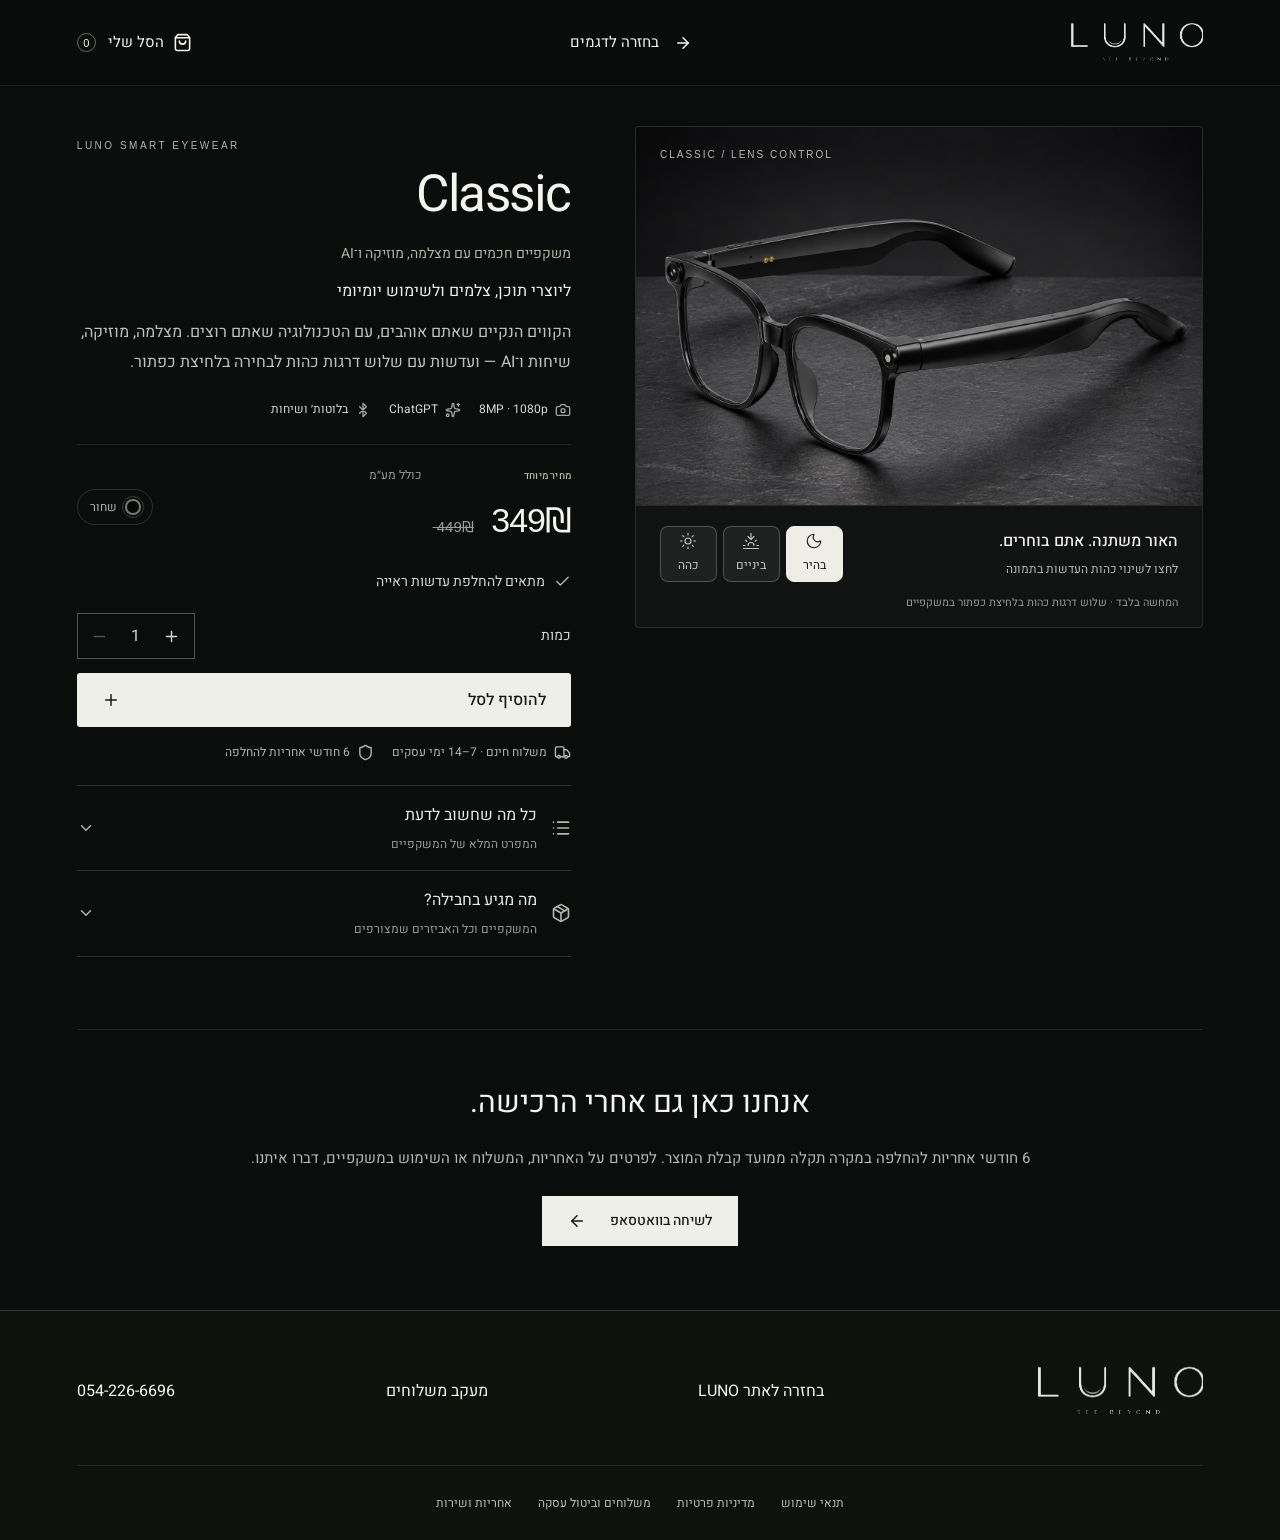
==== commit a3a7eb3a: "Publish Classic lens controls and PC lens specifications" ====
--- a/classic.html
+++ b/classic.html
@@ -7,15 +7,15 @@
 }(window, document, 'ttq');
 </script>
 <!-- TikTok Pixel Code End -->
-  <script type="module" crossorigin src="./assets/product-UkAgcJ3Z.js"></script>
-  <script type="module" crossorigin src="./assets/check-DOonoWue.js"></script>
-  <script type="module" crossorigin src="./assets/product-BubGvOdI.js"></script>
-  <link rel="stylesheet" crossorigin href="./assets/product-D475Awa9.css">
-<title>LUNO Classic | משקפיים חכמים עם מצלמה ו־AI</title>
+  <script type="module" crossorigin src="./assets/product-DarRabKF.js"></script>
+  <script type="module" crossorigin src="./assets/check-ClIvxeMG.js"></script>
+  <script type="module" crossorigin src="./assets/product-Bhpffq12.js"></script>
+  <link rel="stylesheet" crossorigin href="./assets/product-DGnvnBM4.css">
+<title>LUNO Classic — משקפיים עם מצלמה | 349 ₪</title>
 <meta name="description" content="משקפי LUNO Classic ב־349 ₪. מצלמת 8MP, וידאו 1080p, Bluetooth, שיחות ו־AI. ליוצרי תוכן, צלמים ולשימוש יומיומי. משלוח חינם ואחריות לחצי שנה.">
 <link rel="canonical" href="https://lunoil.com/classic.html">
 <meta name="robots" content="index,follow,max-image-preview:large,max-video-preview:-1">
-<meta property="og:title" content="LUNO Classic | משקפיים חכמים עם מצלמה ו־AI">
+<meta property="og:title" content="LUNO Classic — משקפיים עם מצלמה | 349 ₪">
 <meta property="og:description" content="משקפי LUNO Classic ב־349 ₪. מצלמת 8MP, וידאו 1080p, Bluetooth, שיחות ו־AI. ליוצרי תוכן, צלמים ולשימוש יומיומי. משלוח חינם ואחריות לחצי שנה.">
 <meta property="og:url" content="https://lunoil.com/classic.html">
 <meta property="og:image" content="https://lunoil.com/images/classic-studio.png">
@@ -23,8 +23,10 @@
 <meta property="og:locale" content="he_IL">
 <meta property="og:site_name" content="LUNO">
 <meta name="twitter:card" content="summary_large_image">
-<meta name="twitter:title" content="LUNO Classic | משקפיים חכמים עם מצלמה ו־AI">
+<meta name="twitter:title" content="LUNO Classic — משקפיים עם מצלמה | 349 ₪">
 <meta name="twitter:description" content="משקפי LUNO Classic ב־349 ₪. מצלמת 8MP, וידאו 1080p, Bluetooth, שיחות ו־AI. ליוצרי תוכן, צלמים ולשימוש יומיומי. משלוח חינם ואחריות לחצי שנה.">
 <meta name="twitter:image" content="https://lunoil.com/images/classic-studio.png">
 <script type="application/ld+json">{"@context":"https://schema.org","@graph":[{"@type":"Product","@id":"https://lunoil.com/classic.html#product","name":"LUNO Classic","description":"משקפי LUNO Classic ב־349 ₪. מצלמת 8MP, וידאו 1080p, Bluetooth, שיחות ו־AI. ליוצרי תוכן, צלמים ולשימוש יומיומי. משלוח חינם ואחריות לחצי שנה.","image":["https://lunoil.com/images/classic-studio.png"],"sku":"LUNO-CLASSIC","brand":{"@type":"Brand","name":"LUNO"},"offers":{"@type":"Offer","url":"https://lunoil.com/classic.html","priceCurrency":"ILS","price":"349.00","itemCondition":"https://schema.org/NewCondition","seller":{"@type":"Organization","name":"LUNO"}}},{"@type":"BreadcrumbList","itemListElement":[{"@type":"ListItem","position":1,"name":"LUNO","item":"https://lunoil.com/"},{"@type":"ListItem","position":2,"name":"LUNO Classic","item":"https://lunoil.com/classic.html"}]}]}</script>
+<link rel="icon" type="image/png" sizes="192x192" href="/favicon.png">
+<link rel="apple-touch-icon" sizes="180x180" href="/apple-touch-icon.png">
 </head><body><div id="root" data-product="classic"></div></body></html>
--- a/assets/product-DGnvnBM4.css
+++ b/assets/product-DGnvnBM4.css
@@ -0,0 +1 @@
+@import "https://fonts.googleapis.com/css2?family=Heebo:wght@300;400;500;600;700;800;900&display=swap";.lens-preview{color:#f1f0eb;background:#111313;border:1px solid #ffffff1c;border-radius:4px;scroll-margin-top:110px;overflow:hidden}.lens-preview-stage{aspect-ratio:3/2;isolation:isolate;background:#141414;margin:0;position:relative;overflow:hidden}.lens-preview-stage .lens-preview-image{object-fit:cover;opacity:0;width:100%;height:100%;transition:opacity .42s;display:block;position:absolute;inset:0}.lens-preview-stage .lens-preview-image.is-active{opacity:1}.lens-preview-signature{letter-spacing:2px;color:#b5bab6;font:10px Arial,sans-serif;position:absolute;top:22px;left:24px}.lens-product-link{color:#f1f0eb;background:#0c0d0dd9;border:1px solid #ffffff45;border-radius:30px;align-items:center;gap:8px;min-height:40px;padding:7px 13px;font-size:13px;display:flex;position:absolute;bottom:16px;left:20px}.lens-preview-controls{border-top:1px solid #ffffff18;grid-template-columns:minmax(0,1fr) auto;align-items:center;gap:12px 18px;padding:20px 24px 16px;display:grid}.lens-preview-heading>span{font-size:16px;font-weight:500;display:block}.lens-preview-heading small{color:#b4b9b4;margin-top:4px;font-size:12px;line-height:1.6;display:block}.lens-preview-options{border:0;gap:6px;min-width:0;margin:0;padding:0;display:flex}.lens-preview-options button{color:#c1c7c1;cursor:pointer;background:#1e2120;border:1px solid #ffffff38;border-radius:8px;flex-direction:column;justify-content:center;align-items:center;gap:5px;min-width:57px;min-height:56px;font-size:12px;transition:background .18s,color .18s,border-color .18s;display:flex}.lens-preview-options button:hover:not(:disabled):not([aria-pressed=true]){background:#303531;border-color:#dddcd4}.lens-preview-options button[aria-pressed=true]{color:#171b18;background:#eeede6;border-color:#eeede6}.lens-preview-options button:disabled{opacity:.35;cursor:default}.lens-preview button:focus-visible,.lens-preview a:focus-visible{outline-offset:4px;outline:2px solid #fff}.lens-preview-footnote{color:#929c93;grid-column:1/-1;margin:0;font-size:11px;line-height:1.6}.lens-preview-unavailable{text-align:center;place-items:center;padding:24px;font-size:15px;display:grid;position:absolute;inset:0}.lens-preview-compact{border:0;border-radius:0}.lens-preview-compact .lens-preview-stage{aspect-ratio:1.75}.lens-preview-compact .lens-preview-controls{padding:16px 22px 13px}.lens-preview-compact .lens-preview-heading>span{font-size:15px}.product-materials-summary{background:#111313;border-top:1px solid #ffffff18;flex-direction:column;justify-content:center;gap:5px;padding:16px 22px 13px;display:flex}.product-materials-summary>span{color:#f1f0eb;font-size:15px;font-weight:500}.product-materials-summary p{color:#b4b9b4;margin:0;font-size:13px;line-height:1.6}.product-materials-summary small{color:#929c93;font-size:12px}@media (width>=761px){.lens-preview-compact .lens-preview-controls,.product-materials-summary{min-height:116px}}@media (width<=1100px) and (width>=761px){.lens-preview-controls{grid-template-columns:1fr}.lens-preview-options{width:fit-content}.lens-preview-compact .lens-preview-controls,.product-materials-summary{min-height:176px}}@media (width<=760px){.lens-preview-controls,.lens-preview-compact .lens-preview-controls{grid-template-columns:1fr;gap:12px;padding:16px}.lens-preview-options{width:100%}.lens-preview-options button{flex-direction:row;flex:1;gap:8px;min-height:46px;font-size:14px}.lens-preview-heading>span,.lens-preview-compact .lens-preview-heading>span{font-size:16px}.lens-preview-heading small{font-size:13px}.lens-preview-signature{font-size:9px;top:16px;left:16px}.lens-product-link{font-size:12px;bottom:10px;left:12px}}@media (prefers-reduced-motion:reduce){.lens-preview-stage .lens-preview-image,.lens-preview-options button{transition:none}}@layer properties{@supports (((-webkit-hyphens:none)) and (not (margin-trim:inline))) or ((-moz-orient:inline) and (not (color:rgb(from red r g b)))){:root,:host{--shimmer-angle:20deg}*,:before,:after,::backdrop{--tw-translate-x:0;--tw-translate-y:0;--tw-translate-z:0;--tw-rotate-x:initial;--tw-rotate-y:initial;--tw-rotate-z:initial;--tw-skew-x:initial;--tw-skew-y:initial;--tw-scroll-snap-strictness:proximity;--tw-space-x-reverse:0;--tw-border-style:solid;--tw-leading:initial;--tw-font-weight:initial;--tw-tracking:initial;--tw-ordinal:initial;--tw-slashed-zero:initial;--tw-numeric-figure:initial;--tw-numeric-spacing:initial;--tw-numeric-fraction:initial;--tw-shadow:0 0 #0000;--tw-shadow-color:initial;--tw-shadow-alpha:100%;--tw-inset-shadow:0 0 #0000;--tw-inset-shadow-color:initial;--tw-inset-shadow-alpha:100%;--tw-ring-color:initial;--tw-ring-shadow:0 0 #0000;--tw-inset-ring-color:initial;--tw-inset-ring-shadow:0 0 #0000;--tw-ring-inset:initial;--tw-ring-offset-width:0px;--tw-ring-offset-color:#fff;--tw-ring-offset-shadow:0 0 #0000;--tw-outline-style:solid;--tw-blur:initial;--tw-brightness:initial;--tw-contrast:initial;--tw-grayscale:initial;--tw-hue-rotate:initial;--tw-invert:initial;--tw-opacity:initial;--tw-saturate:initial;--tw-sepia:initial;--tw-drop-shadow:initial;--tw-drop-shadow-color:initial;--tw-drop-shadow-alpha:100%;--tw-drop-shadow-size:initial;--tw-duration:initial;--tw-ease:initial;--tw-content:"";--tw-scale-x:1;--tw-scale-y:1;--tw-scale-z:1;--tw-backdrop-blur:initial;--tw-backdrop-brightness:initial;--tw-backdrop-contrast:initial;--tw-backdrop-grayscale:initial;--tw-backdrop-hue-rotate:initial;--tw-backdrop-invert:initial;--tw-backdrop-opacity:initial;--tw-backdrop-saturate:initial;--tw-backdrop-sepia:initial;--tw-animation-delay:0s;--tw-animation-direction:normal;--tw-animation-duration:initial;--tw-animation-fill-mode:none;--tw-animation-iteration-count:1;--tw-enter-blur:0;--tw-enter-opacity:1;--tw-enter-rotate:0;--tw-enter-scale:1;--tw-enter-translate-x:0;--tw-enter-translate-y:0;--tw-exit-blur:0;--tw-exit-opacity:1;--tw-exit-rotate:0;--tw-exit-scale:1;--tw-exit-translate-x:0;--tw-exit-translate-y:0;--scroll-fade-t:0px;--scroll-fade-b:0px;--scroll-fade-s:0px;--scroll-fade-e:0px;--scroll-fade-mask:initial;--shimmer-image:initial;--shimmer-text-fill:initial}}}@layer theme{:root,:host{--font-sans:"Heebo", Arial, sans-serif;--font-mono:ui-monospace, SFMono-Regular, Menlo, Monaco, Consolas, "Liberation Mono", "Courier New", monospace;--color-black:#000;--color-white:#fff;--spacing:.25rem;--container-xs:20rem;--container-sm:24rem;--text-xs:.75rem;--text-xs--line-height:calc(1 / .75);--text-sm:.875rem;--text-sm--line-height:calc(1.25 / .875);--text-base:1rem;--text-base--line-height:calc(1.5 / 1);--font-weight-normal:400;--font-weight-medium:500;--tracking-tight:-.025em;--tracking-widest:.1em;--leading-tight:1.25;--leading-snug:1.375;--leading-normal:1.5;--leading-relaxed:1.625;--radius-md:3px;--radius-2xl:1rem;--radius-4xl:2rem;--ease-in-out:cubic-bezier(.4, 0, .2, 1);--animate-spin:spin 1s linear infinite;--animate-pulse:pulse 2s cubic-bezier(.4, 0, .6, 1) infinite;--blur-xs:4px;--aspect-video:16 / 9;--default-transition-duration:.15s;--default-transition-timing-function:cubic-bezier(.4, 0, .2, 1);--default-font-family:"Heebo", Arial, sans-serif;--default-mono-font-family:var(--font-mono);--color-popover:var(--popover);--color-border:var(--border)}}@layer base{*,:after,:before,::backdrop{box-sizing:border-box;border:0 solid;margin:0;padding:0}::file-selector-button{box-sizing:border-box;border:0 solid;margin:0;padding:0}html,:host{-webkit-text-size-adjust:100%;tab-size:4;line-height:1.5;font-family:var(--default-font-family,ui-sans-serif, system-ui, sans-serif, "Apple Color Emoji", "Segoe UI Emoji", "Segoe UI Symbol", "Noto Color Emoji");font-feature-settings:var(--default-font-feature-settings,normal);font-variation-settings:var(--default-font-variation-settings,normal);-webkit-tap-highlight-color:transparent}hr{height:0;color:inherit;border-top-width:1px}abbr:where([title]){-webkit-text-decoration:underline dotted;text-decoration:underline dotted}h1,h2,h3,h4,h5,h6{font-size:inherit;font-weight:inherit}a{color:inherit;-webkit-text-decoration:inherit;-webkit-text-decoration:inherit;-webkit-text-decoration:inherit;-webkit-text-decoration:inherit;text-decoration:inherit}b,strong{font-weight:bolder}code,kbd,samp,pre{font-family:var(--default-mono-font-family,ui-monospace, SFMono-Regular, Menlo, Monaco, Consolas, "Liberation Mono", "Courier New", monospace);font-feature-settings:var(--default-mono-font-feature-settings,normal);font-variation-settings:var(--default-mono-font-variation-settings,normal);font-size:1em}small{font-size:80%}sub,sup{vertical-align:baseline;font-size:75%;line-height:0;position:relative}sub{bottom:-.25em}sup{top:-.5em}table{text-indent:0;border-color:inherit;border-collapse:collapse}:-moz-focusring{outline:auto}progress{vertical-align:baseline}summary{display:list-item}ol,ul,menu{list-style:none}img,svg,video,canvas,audio,iframe,embed,object{vertical-align:middle;display:block}img,video{max-width:100%;height:auto}button,input,select,optgroup,textarea{font:inherit;font-feature-settings:inherit;font-variation-settings:inherit;letter-spacing:inherit;color:inherit;opacity:1;background-color:#0000;border-radius:0}::file-selector-button{font:inherit;font-feature-settings:inherit;font-variation-settings:inherit;letter-spacing:inherit;color:inherit;opacity:1;background-color:#0000;border-radius:0}:where(select:is([multiple],[size])) optgroup{font-weight:bolder}:where(select:is([multiple],[size])) optgroup option{padding-inline-start:20px}::file-selector-button{margin-inline-end:4px}::placeholder{opacity:1}@supports (not ((-webkit-appearance:-apple-pay-button))) or (contain-intrinsic-size:1px){::placeholder{color:currentColor}@supports (color:color-mix(in lab, red, red)){::placeholder{color:color-mix(in oklab, currentcolor 50%, transparent)}}}textarea{resize:vertical}::-webkit-search-decoration{-webkit-appearance:none}::-webkit-date-and-time-value{min-height:1lh;text-align:inherit}::-webkit-datetime-edit{display:inline-flex}::-webkit-datetime-edit-fields-wrapper{padding:0}::-webkit-datetime-edit{padding-block:0}::-webkit-datetime-edit-year-field{padding-block:0}::-webkit-datetime-edit-month-field{padding-block:0}::-webkit-datetime-edit-day-field{padding-block:0}::-webkit-datetime-edit-hour-field{padding-block:0}::-webkit-datetime-edit-minute-field{padding-block:0}::-webkit-datetime-edit-second-field{padding-block:0}::-webkit-datetime-edit-millisecond-field{padding-block:0}::-webkit-datetime-edit-meridiem-field{padding-block:0}::-webkit-calendar-picker-indicator{line-height:1}:-moz-ui-invalid{box-shadow:none}button,input:where([type=button],[type=reset],[type=submit]){appearance:button}::file-selector-button{appearance:button}::-webkit-inner-spin-button{height:auto}::-webkit-outer-spin-button{height:auto}[hidden]:where(:not([hidden=until-found])){display:none!important}}@layer components;@layer utilities{.\@container\/card-header{container:card-header/inline-size}.\@container\/field-group{container:field-group/inline-size}.pointer-events-auto{pointer-events:auto}.pointer-events-none{pointer-events:none}.invisible{visibility:hidden}.visible{visibility:visible}.sr-only{clip-path:inset(50%);white-space:nowrap;border-width:0;width:1px;height:1px;margin:-1px;padding:0;position:absolute;overflow:hidden}.absolute{position:absolute}.fixed{position:fixed}.relative{position:relative}.static{position:static}.inset-0{inset:calc(var(--spacing) * 0)}.inset-x-0{inset-inline:calc(var(--spacing) * 0)}.inset-x-4{inset-inline:calc(var(--spacing) * 4)}.inset-y-0{inset-block:calc(var(--spacing) * 0)}.inset-s-1\/2{inset-inline-start:50%}.start{inset-inline-start:var(--spacing)}.end{inset-inline-end:var(--spacing)}.-top-12{top:calc(var(--spacing) * -12)}.top-0{top:calc(var(--spacing) * 0)}.top-1\.5{top:calc(var(--spacing) * 1.5)}.top-1\/2{top:50%}.top-1\/3{top:33.3333%}.top-2{top:calc(var(--spacing) * 2)}.top-3{top:calc(var(--spacing) * 3)}.top-3\.5{top:calc(var(--spacing) * 3.5)}.top-\[60\%\]{top:60%}.top-full{top:100%}.top-px{top:1px}.-right-12{right:calc(var(--spacing) * -12)}.right-0{right:calc(var(--spacing) * 0)}.right-1{right:calc(var(--spacing) * 1)}.right-2{right:calc(var(--spacing) * 2)}.right-2\.5{right:calc(var(--spacing) * 2.5)}.right-3{right:calc(var(--spacing) * 3)}.-bottom-12{bottom:calc(var(--spacing) * -12)}.bottom-0{bottom:calc(var(--spacing) * 0)}.bottom-4{bottom:calc(var(--spacing) * 4)}.-left-12{left:calc(var(--spacing) * -12)}.left-1\.5{left:calc(var(--spacing) * 1.5)}.left-1\/2{left:50%}.left-3{left:calc(var(--spacing) * 3)}.isolate{isolation:isolate}.z-0{z-index:0}.z-1{z-index:1}.z-10{z-index:10}.z-20{z-index:20}.z-50{z-index:50}.z-\[calc\(1000-var\(--toast-index\)\)\]{z-index:calc(1000 - var(--toast-index))}.order-first{order:-9999}.order-last{order:9999}.col-start-2{grid-column-start:2}.row-span-2{grid-row:span 2/span 2}.row-start-1{grid-row-start:1}.container{width:100%}@media (width>=40rem){.container{max-width:40rem}}@media (width>=48rem){.container{max-width:48rem}}@media (width>=64rem){.container{max-width:64rem}}@media (width>=80rem){.container{max-width:80rem}}@media (width>=96rem){.container{max-width:96rem}}.m-\(--drawer-inset\,0px\){margin:var(--drawer-inset,0px)}.-mx-1{margin-inline:calc(var(--spacing) * -1)}.-mx-4{margin-inline:calc(var(--spacing) * -4)}.mx-2{margin-inline:calc(var(--spacing) * 2)}.mx-3\.5{margin-inline:calc(var(--spacing) * 3.5)}.mx-auto{margin-inline:auto}.-my-2{margin-block:calc(var(--spacing) * -2)}.my-0\.5{margin-block:calc(var(--spacing) * .5)}.my-1{margin-block:calc(var(--spacing) * 1)}.my-2{margin-block:calc(var(--spacing) * 2)}.my-auto{margin-block:auto}.-mt-4{margin-top:calc(var(--spacing) * -4)}.mt-0\.5{margin-top:calc(var(--spacing) * .5)}.mt-2{margin-top:calc(var(--spacing) * 2)}.mt-4{margin-top:calc(var(--spacing) * 4)}.mt-auto{margin-top:auto}.-mb-4{margin-bottom:calc(var(--spacing) * -4)}.mb-1\.5{margin-bottom:calc(var(--spacing) * 1.5)}.mb-2{margin-bottom:calc(var(--spacing) * 2)}.-ml-1{margin-left:calc(var(--spacing) * -1)}.-ml-4{margin-left:calc(var(--spacing) * -4)}.ml-1{margin-left:calc(var(--spacing) * 1)}.ml-4{margin-left:calc(var(--spacing) * 4)}.ml-auto{margin-left:auto}.line-clamp-1{-webkit-line-clamp:1;-webkit-box-orient:vertical;display:-webkit-box;overflow:hidden}.line-clamp-2{-webkit-line-clamp:2;-webkit-box-orient:vertical;display:-webkit-box;overflow:hidden}.no-scrollbar{-ms-overflow-style:none;scrollbar-width:none}.no-scrollbar::-webkit-scrollbar{display:none}.block{display:block}.contents{display:contents}.flex{display:flex}.grid{display:grid}.hidden{display:none}.inline-flex{display:inline-flex}.table{display:table}.table-caption{display:table-caption}.table-cell{display:table-cell}.table-row{display:table-row}.field-sizing-content{field-sizing:content}.aspect-\(--ratio\){aspect-ratio:var(--ratio)}.aspect-square{aspect-ratio:1}.aspect-video{aspect-ratio:var(--aspect-video)}.size-\(--cell-size\){width:var(--cell-size);height:var(--cell-size)}.size-2{width:calc(var(--spacing) * 2);height:calc(var(--spacing) * 2)}.size-2\.5{width:calc(var(--spacing) * 2.5);height:calc(var(--spacing) * 2.5)}.size-3{width:calc(var(--spacing) * 3);height:calc(var(--spacing) * 3)}.size-4{width:calc(var(--spacing) * 4);height:calc(var(--spacing) * 4)}.size-5{width:calc(var(--spacing) * 5);height:calc(var(--spacing) * 5)}.size-6{width:calc(var(--spacing) * 6);height:calc(var(--spacing) * 6)}.size-7{width:calc(var(--spacing) * 7);height:calc(var(--spacing) * 7)}.size-8{width:calc(var(--spacing) * 8);height:calc(var(--spacing) * 8)}.size-9{width:calc(var(--spacing) * 9);height:calc(var(--spacing) * 9)}.size-10{width:calc(var(--spacing) * 10);height:calc(var(--spacing) * 10)}.size-auto{width:auto;height:auto}.size-full{width:100%;height:100%}.h-\(--accordion-panel-height\){height:var(--accordion-panel-height)}.h-\(--cell-size\){height:var(--cell-size)}.h-\(--drawer-content-height\){height:var(--drawer-content-height)}.h-\(--height\){height:var(--height)}.h-\(--popup-height\){height:var(--popup-height)}.h-\(--positioner-height\){height:var(--positioner-height)}.h-1{height:calc(var(--spacing) * 1)}.h-1\.5{height:calc(var(--spacing) * 1.5)}.h-2{height:calc(var(--spacing) * 2)}.h-2\.5{height:calc(var(--spacing) * 2.5)}.h-4{height:calc(var(--spacing) * 4)}.h-5{height:calc(var(--spacing) * 5)}.h-6{height:calc(var(--spacing) * 6)}.h-7{height:calc(var(--spacing) * 7)}.h-8{height:calc(var(--spacing) * 8)}.h-8\!{height:calc(var(--spacing) * 8)!important}.h-9{height:calc(var(--spacing) * 9)}.h-10{height:calc(var(--spacing) * 10)}.h-12{height:calc(var(--spacing) * 12)}.h-\[calc\(--spacing\(5\.25\)\)\]{height:calc(calc(var(--spacing) * 5.25))}.h-\[calc\(100\%-1px\)\]{height:calc(100% - 1px)}.h-auto{height:auto}.h-full{height:100%}.h-max{height:max-content}.h-px{height:1px}.h-svh{height:100svh}.max-h-\(--available-height\){max-height:var(--available-height)}.max-h-\(--drawer-content-max-height\,none\){max-height:var(--drawer-content-max-height,none)}.max-h-72{max-height:calc(var(--spacing) * 72)}.max-h-\[min\(calc\(--spacing\(72\)---spacing\(9\)\)\,calc\(var\(--available-height\)---spacing\(9\)\)\)\]{max-height:min(calc(calc(var(--spacing) * 72) - calc(var(--spacing) * 9)), calc(var(--available-height) - calc(var(--spacing) * 9)))}.min-h-0{min-height:calc(var(--spacing) * 0)}.min-h-4{min-height:calc(var(--spacing) * 4)}.min-h-8{min-height:calc(var(--spacing) * 8)}.min-h-16{min-height:calc(var(--spacing) * 16)}.min-h-dvh{min-height:100dvh}.min-h-full{min-height:100%}.min-h-svh{min-height:100svh}.w-\(--anchor-width\){width:var(--anchor-width)}.w-\(--cell-size\){width:var(--cell-size)}.w-\(--drawer-content-width\,auto\){width:var(--drawer-content-width,auto)}.w-\(--popup-width\){width:var(--popup-width)}.w-\(--positioner-width\){width:var(--positioner-width)}.w-\(--sidebar-width\){width:var(--sidebar-width)}.w-0{width:calc(var(--spacing) * 0)}.w-1{width:calc(var(--spacing) * 1)}.w-2{width:calc(var(--spacing) * 2)}.w-2\.5{width:calc(var(--spacing) * 2.5)}.w-4{width:calc(var(--spacing) * 4)}.w-5{width:calc(var(--spacing) * 5)}.w-10{width:calc(var(--spacing) * 10)}.w-24{width:calc(var(--spacing) * 24)}.w-64{width:calc(var(--spacing) * 64)}.w-72{width:calc(var(--spacing) * 72)}.w-auto{width:auto}.w-fit{width:fit-content}.w-full{width:100%}.w-max{width:max-content}.w-px{width:1px}.max-w-\(--available-width\){max-width:var(--available-width)}.max-w-\(--skeleton-width\){max-width:var(--skeleton-width)}.max-w-\[80\%\]{max-width:80%}.max-w-\[calc\(100\%-2rem\)\]{max-width:calc(100% - 2rem)}.max-w-full{max-width:100%}.max-w-max{max-width:max-content}.max-w-sm{max-width:var(--container-sm)}.max-w-xs{max-width:var(--container-xs)}.min-w-\(--cell-size\){min-width:var(--cell-size)}.min-w-0{min-width:calc(var(--spacing) * 0)}.min-w-5{min-width:calc(var(--spacing) * 5)}.min-w-7{min-width:calc(var(--spacing) * 7)}.min-w-8{min-width:calc(var(--spacing) * 8)}.min-w-9{min-width:calc(var(--spacing) * 9)}.min-w-16{min-width:calc(var(--spacing) * 16)}.min-w-32{min-width:calc(var(--spacing) * 32)}.min-w-36{min-width:calc(var(--spacing) * 36)}.min-w-40{min-width:calc(var(--spacing) * 40)}.min-w-\[96px\]{min-width:96px}.min-w-\[calc\(var\(--anchor-width\)\+--spacing\(7\)\)\]{min-width:calc(var(--anchor-width) + calc(var(--spacing) * 7))}.flex-1{flex:1}.shrink-0{flex-shrink:0}.grow{flex-grow:1}.grow-0{flex-grow:0}.basis-full{flex-basis:100%}.caption-bottom{caption-side:bottom}.border-collapse{border-collapse:collapse}.origin-\(--transform-origin\){transform-origin:var(--transform-origin)}.origin-bottom{transform-origin:bottom}.-translate-x-1\/2{--tw-translate-x:calc(calc(1 / 2 * 100%) * -1);translate:var(--tw-translate-x) var(--tw-translate-y)}.-translate-x-px{--tw-translate-x:-1px;translate:var(--tw-translate-x) var(--tw-translate-y)}.translate-x-px{--tw-translate-x:1px;translate:var(--tw-translate-x) var(--tw-translate-y)}.-translate-y-1\/2{--tw-translate-y:calc(calc(1 / 2 * 100%) * -1);translate:var(--tw-translate-x) var(--tw-translate-y)}.-translate-y-3\/4{--tw-translate-y:calc(calc(3 / 4 * 100%) * -1);translate:var(--tw-translate-x) var(--tw-translate-y)}.translate-y-0{--tw-translate-y:calc(var(--spacing) * 0);translate:var(--tw-translate-x) var(--tw-translate-y)}.translate-y-3\/4{--tw-translate-y:calc(3 / 4 * 100%);translate:var(--tw-translate-x) var(--tw-translate-y)}.translate-y-\[calc\(-50\%-2px\)\]{--tw-translate-y:calc(-50% - 2px);translate:var(--tw-translate-x) var(--tw-translate-y)}.rotate-45{rotate:45deg}.rotate-90{rotate:90deg}.\[transform\:translateX\(var\(--toast-swipe-movement-x\)\)_translateY\(calc\(var\(--toast-swipe-movement-y\)-\(var\(--toast-index\)\*var\(--peek\)\)-\(var\(--shrink\)\*var\(--height\)\)\)\)_scale\(var\(--scale\)\)\]{transform:translateX(var(--toast-swipe-movement-x)) translateY(calc(var(--toast-swipe-movement-y) - (var(--toast-index) * var(--peek)) - (var(--shrink) * var(--height)))) scale(var(--scale))}.transform-\[translate3d\(var\(--translate-x\,0px\)\,var\(--translate-y\,0px\)\,0\)_scale\(var\(--stack-scale\)\)\]{transform:translate3d(var(--translate-x,0px),var(--translate-y,0px),0) scale(var(--stack-scale))}.scroll-fade-x{--_scroll-fade-size-s:var(--scroll-fade-s-size,var(--scroll-fade-size,min(12%, calc(var(--spacing) * 10))));--_scroll-fade-size-e:var(--scroll-fade-e-size,var(--scroll-fade-size,min(12%, calc(var(--spacing) * 10))));--scroll-fade-inline:linear-gradient(to right, transparent 0, #000 var(--scroll-fade-s,0px), #000 calc(100% - var(--scroll-fade-e,0px)), transparent 100%)}.scroll-fade-x:where([dir=rtl],[dir=rtl] *){--scroll-fade-inline:linear-gradient(to left, transparent 0, #000 var(--scroll-fade-s,0px), #000 calc(100% - var(--scroll-fade-e,0px)), transparent 100%)}.scroll-fade-x{-webkit-mask-image:var(--scroll-fade-mask,var(--scroll-fade-inline));-webkit-mask-image:var(--scroll-fade-mask,var(--scroll-fade-inline));-webkit-mask-image:var(--scroll-fade-mask,var(--scroll-fade-inline));-webkit-mask-image:var(--scroll-fade-mask,var(--scroll-fade-inline));mask-image:var(--scroll-fade-mask,var(--scroll-fade-inline));-webkit-mask-composite:source-in;-webkit-mask-composite:source-in;-webkit-mask-composite:source-in;-webkit-mask-repeat:no-repeat;mask-repeat:no-repeat;-webkit-mask-composite:source-in;mask-composite:intersect}@supports (animation-timeline:scroll()){.scroll-fade-x{animation:1ms ease-in-out scroll-fade-reveal-s,1ms ease-in-out scroll-fade-reveal-e;animation-timeline:scroll(self inline),scroll(self inline);animation-range:0 var(--scroll-fade-reveal,calc(var(--spacing) * 24)), calc(100% - var(--scroll-fade-reveal,calc(var(--spacing) * 24))) 100%;animation-fill-mode:both}}@supports not (animation-timeline:scroll()){.scroll-fade-x{--scroll-fade-s:var(--_scroll-fade-size-s);--scroll-fade-e:var(--_scroll-fade-size-e)}}.scroll-fade-b{--_scroll-fade-size-b:var(--scroll-fade-b-size,var(--scroll-fade-size,min(12%, calc(var(--spacing) * 10))));--scroll-fade-mask:linear-gradient(to bottom, #000 0, #000 calc(100% - var(--scroll-fade-b,0px)), transparent 100%);-webkit-mask-image:var(--scroll-fade-mask);-webkit-mask-image:var(--scroll-fade-mask);-webkit-mask-image:var(--scroll-fade-mask);-webkit-mask-image:var(--scroll-fade-mask);mask-image:var(--scroll-fade-mask);-webkit-mask-composite:source-in;-webkit-mask-composite:source-in;-webkit-mask-composite:source-in;-webkit-mask-repeat:no-repeat;mask-repeat:no-repeat;-webkit-mask-composite:source-in;mask-composite:intersect}@supports (animation-timeline:scroll()){.scroll-fade-b{animation:1ms ease-in-out scroll-fade-reveal-b;animation-timeline:scroll(self y);animation-range:calc(100% - var(--scroll-fade-reveal,calc(var(--spacing) * 24))) 100%;animation-fill-mode:both}}@supports not (animation-timeline:scroll()){.scroll-fade-b{--scroll-fade-b:var(--_scroll-fade-size-b)}}.animate-caret-blink{animation:1.25s ease-out infinite caret-blink}.animate-pulse{animation:var(--animate-pulse)}.animate-spin{animation:var(--animate-spin)}.cursor-default{cursor:default}.cursor-grab{cursor:grab}.cursor-text{cursor:text}.touch-manipulation{touch-action:manipulation}.touch-none{touch-action:none}.resize-none{resize:none}.snap-x{scroll-snap-type:x var(--tw-scroll-snap-strictness)}.snap-mandatory{--tw-scroll-snap-strictness:mandatory}.scroll-my-1{scroll-margin-block:calc(var(--spacing) * 1)}.scroll-px-1{scroll-padding-inline:calc(var(--spacing) * 1)}.scroll-py-1{scroll-padding-block:calc(var(--spacing) * 1)}.list-disc{list-style-type:disc}.list-none{list-style-type:none}.appearance-none{appearance:none}.auto-rows-min{grid-auto-rows:min-content}.grid-rows-\[auto_1fr\]{grid-template-rows:auto 1fr}.flex-col{flex-direction:column}.flex-col-reverse{flex-direction:column-reverse}.flex-row{flex-direction:row}.flex-wrap{flex-wrap:wrap}.place-content-center{place-content:center}.place-items-center{place-items:center}.items-center{align-items:center}.items-end{align-items:flex-end}.items-start{align-items:flex-start}.items-stretch{align-items:stretch}.justify-between{justify-content:space-between}.justify-center{justify-content:center}.justify-start{justify-content:flex-start}.gap-\(--card-spacing\){gap:var(--card-spacing)}.gap-0{gap:calc(var(--spacing) * 0)}.gap-0\.5{gap:calc(var(--spacing) * .5)}.gap-1{gap:calc(var(--spacing) * 1)}.gap-1\.5{gap:calc(var(--spacing) * 1.5)}.gap-2{gap:calc(var(--spacing) * 2)}.gap-2\.5{gap:calc(var(--spacing) * 2.5)}.gap-3{gap:calc(var(--spacing) * 3)}.gap-4{gap:calc(var(--spacing) * 4)}.gap-5{gap:calc(var(--spacing) * 5)}.gap-6{gap:calc(var(--spacing) * 6)}.gap-\[--spacing\(var\(--gap\)\)\]{gap:calc(var(--spacing) * var(--gap))}:where(.-space-x-2>:not(:last-child)){--tw-space-x-reverse:0;margin-inline-start:calc(calc(var(--spacing) * -2) * var(--tw-space-x-reverse));margin-inline-end:calc(calc(var(--spacing) * -2) * calc(1 - var(--tw-space-x-reverse)))}.self-end{align-self:flex-end}.self-start{align-self:flex-start}.self-stretch{align-self:stretch}.justify-self-end{justify-self:flex-end}.truncate{text-overflow:ellipsis;white-space:nowrap;overflow:hidden}.overflow-auto{overflow:auto}.overflow-hidden{overflow:hidden}.overflow-x-auto{overflow-x:auto}.overflow-x-hidden{overflow-x:hidden}.overflow-y-auto{overflow-y:auto}.overscroll-contain{overscroll-behavior:contain}.overscroll-x-contain{overscroll-behavior-x:contain}.rounded-\(--cell-radius\){border-radius:var(--cell-radius)}.rounded-2xl{border-radius:var(--radius-2xl)}.rounded-4xl{border-radius:var(--radius-4xl)}.rounded-\[2px\]{border-radius:2px}.rounded-\[4px\]{border-radius:4px}.rounded-\[calc\(var\(--radius\)-3px\)\]{border-radius:calc(var(--radius) - 3px)}.rounded-\[inherit\]{border-radius:inherit}.rounded-\[min\(var\(--radius-md\)\,10px\)\]{border-radius:min(var(--radius-md), 10px)}.rounded-\[min\(var\(--radius-md\)\,12px\)\]{border-radius:min(var(--radius-md), 12px)}.rounded-full{border-radius:2147483647px}.rounded-lg{border-radius:4px}.rounded-lg\!{border-radius:4px!important}.rounded-md{border-radius:3px}.rounded-none{border-radius:0}.rounded-sm{border-radius:2px}.rounded-xl{border-radius:6px}.rounded-xl\!{border-radius:6px!important}.rounded-t-xl{border-top-left-radius:6px;border-top-right-radius:6px}.rounded-l-\(--cell-radius\){border-top-left-radius:var(--cell-radius);border-bottom-left-radius:var(--cell-radius)}.rounded-tl-sm{border-top-left-radius:2px}.rounded-r-\(--cell-radius\){border-top-right-radius:var(--cell-radius);border-bottom-right-radius:var(--cell-radius)}.rounded-b-xl{border-bottom-right-radius:6px;border-bottom-left-radius:6px}.border{border-style:var(--tw-border-style);border-width:1px}.border-0{border-style:var(--tw-border-style);border-width:0}.border-\[1\.5px\]{border-style:var(--tw-border-style);border-width:1.5px}.border-y{border-block-style:var(--tw-border-style);border-block-width:1px}.border-t{border-top-style:var(--tw-border-style);border-top-width:1px}.border-r{border-right-style:var(--tw-border-style);border-right-width:1px}.border-b{border-bottom-style:var(--tw-border-style);border-bottom-width:1px}.border-l{border-left-style:var(--tw-border-style);border-left-width:1px}.border-dashed{--tw-border-style:dashed;border-style:dashed}.border-none{--tw-border-style:none;border-style:none}.border-\(--color-border\){border-color:var(--color-border)}.border-border,.border-border\/50{border-color:var(--border)}@supports (color:color-mix(in lab, red, red)){.border-border\/50{border-color:color-mix(in oklab, var(--border) 50%, transparent)}}.border-input,.border-input\/30{border-color:var(--border)}@supports (color:color-mix(in lab, red, red)){.border-input\/30{border-color:color-mix(in oklab, var(--border) 30%, transparent)}}.border-ring{border-color:#c9cebf}.border-transparent{border-color:#0000}.bg-\(--color-bg\){background-color:var(--color-bg)}.bg-\[Canvas\]{background-color:canvas}.bg-background{background-color:var(--background)}.bg-black\/10{background-color:#0000001a}@supports (color:color-mix(in lab, red, red)){.bg-black\/10{background-color:color-mix(in oklab, var(--color-black) 10%, transparent)}}.bg-border{background-color:var(--border)}.bg-card{background-color:var(--card)}.bg-destructive\/10{background-color:oklab(73.2682% .108005 .0397881/.1)}.bg-foreground{background-color:var(--foreground)}.bg-input,.bg-input\/30{background-color:var(--border)}@supports (color:color-mix(in lab, red, red)){.bg-input\/30{background-color:color-mix(in oklab, var(--border) 30%, transparent)}}.bg-muted,.bg-muted\/50{background-color:var(--muted)}@supports (color:color-mix(in lab, red, red)){.bg-muted\/50{background-color:color-mix(in oklab, var(--muted) 50%, transparent)}}.bg-popover{background-color:var(--popover)}.bg-primary{background-color:var(--primary)}.bg-primary-foreground{background-color:var(--primary-foreground)}.bg-secondary{background-color:var(--secondary)}.bg-transparent{background-color:#0000}.bg-white{background-color:var(--color-white)}.bg-clip-padding{background-clip:padding-box}.fill-foreground{fill:var(--foreground)}.object-cover{object-fit:cover}.p-\(--card-spacing\){padding:var(--card-spacing)}.p-0{padding:calc(var(--spacing) * 0)}.p-1{padding:calc(var(--spacing) * 1)}.p-2{padding:calc(var(--spacing) * 2)}.p-2\.5{padding:calc(var(--spacing) * 2.5)}.p-4{padding:calc(var(--spacing) * 4)}.p-6{padding:calc(var(--spacing) * 6)}.p-\[3px\]{padding:3px}.p-px{padding:1px}.px-\(--card-spacing\){padding-inline:var(--card-spacing)}.px-\(--cell-size\){padding-inline:var(--cell-size)}.px-1{padding-inline:calc(var(--spacing) * 1)}.px-1\.5{padding-inline:calc(var(--spacing) * 1.5)}.px-2{padding-inline:calc(var(--spacing) * 2)}.px-2\.5{padding-inline:calc(var(--spacing) * 2.5)}.px-3{padding-inline:calc(var(--spacing) * 3)}.py-\(--card-spacing\){padding-block:var(--card-spacing)}.py-0\.5{padding-block:calc(var(--spacing) * .5)}.py-1{padding-block:calc(var(--spacing) * 1)}.py-1\.5{padding-block:calc(var(--spacing) * 1.5)}.py-2{padding-block:calc(var(--spacing) * 2)}.py-2\.5{padding-block:calc(var(--spacing) * 2.5)}.py-6{padding-block:calc(var(--spacing) * 6)}.py-\[2px\]{padding-block:2px}.pt-0{padding-top:calc(var(--spacing) * 0)}.pt-2{padding-top:calc(var(--spacing) * 2)}.pt-3{padding-top:calc(var(--spacing) * 3)}.pt-4{padding-top:calc(var(--spacing) * 4)}.pr-1\.5{padding-right:calc(var(--spacing) * 1.5)}.pr-1\.5\!{padding-right:calc(var(--spacing) * 1.5)!important}.pr-2{padding-right:calc(var(--spacing) * 2)}.pr-8{padding-right:calc(var(--spacing) * 8)}.pb-0{padding-bottom:calc(var(--spacing) * 0)}.pb-2{padding-bottom:calc(var(--spacing) * 2)}.pb-2\.5{padding-bottom:calc(var(--spacing) * 2.5)}.pb-3{padding-bottom:calc(var(--spacing) * 3)}.pl-1\.5{padding-left:calc(var(--spacing) * 1.5)}.pl-1\.5\!{padding-left:calc(var(--spacing) * 1.5)!important}.pl-2{padding-left:calc(var(--spacing) * 2)}.pl-2\.5{padding-left:calc(var(--spacing) * 2.5)}.pl-4{padding-left:calc(var(--spacing) * 4)}.pl-7{padding-left:calc(var(--spacing) * 7)}.text-center{text-align:center}.text-left{text-align:left}.align-middle{vertical-align:middle}.font-heading{font-family:var(--font-sans)}.font-mono{font-family:var(--font-mono)}.font-sans{font-family:Heebo,Arial,sans-serif}.text-base{font-size:var(--text-base);line-height:var(--tw-leading,var(--text-base--line-height))}.text-sm{font-size:var(--text-sm);line-height:var(--tw-leading,var(--text-sm--line-height))}.text-sm\/relaxed{font-size:var(--text-sm);line-height:var(--leading-relaxed)}.text-xs{font-size:var(--text-xs);line-height:var(--tw-leading,var(--text-xs--line-height))}.text-\[0\.8rem\]{font-size:.8rem}.leading-none{--tw-leading:1;line-height:1}.leading-normal{--tw-leading:var(--leading-normal);line-height:var(--leading-normal)}.leading-relaxed{--tw-leading:var(--leading-relaxed);line-height:var(--leading-relaxed)}.leading-snug{--tw-leading:var(--leading-snug);line-height:var(--leading-snug)}.leading-tight{--tw-leading:var(--leading-tight);line-height:var(--leading-tight)}.font-medium{--tw-font-weight:var(--font-weight-medium);font-weight:var(--font-weight-medium)}.font-normal{--tw-font-weight:var(--font-weight-normal);font-weight:var(--font-weight-normal)}.tracking-tight{--tw-tracking:var(--tracking-tight);letter-spacing:var(--tracking-tight)}.tracking-widest{--tw-tracking:var(--tracking-widest);letter-spacing:var(--tracking-widest)}.text-balance{text-wrap:balance}.wrap-break-word{overflow-wrap:break-word}.whitespace-nowrap{white-space:nowrap}.text-\[CanvasText\]{color:canvastext}.text-background{color:var(--background)}.text-card-foreground{color:var(--foreground)}.text-current{color:currentColor}.text-destructive{color:#e88a8a}.text-foreground,.text-foreground\/60{color:var(--foreground)}@supports (color:color-mix(in lab, red, red)){.text-foreground\/60{color:color-mix(in oklab, var(--foreground) 60%, transparent)}}.text-muted-foreground{color:var(--muted-foreground)}.text-popover-foreground{color:var(--foreground)}.text-primary{color:var(--primary)}.text-primary-foreground{color:var(--primary-foreground)}.text-secondary-foreground{color:var(--foreground)}.tabular-nums{--tw-numeric-spacing:tabular-nums;font-variant-numeric:var(--tw-ordinal,) var(--tw-slashed-zero,) var(--tw-numeric-figure,) var(--tw-numeric-spacing,) var(--tw-numeric-fraction,)}.underline-offset-4{text-underline-offset:4px}.opacity-0{opacity:0}.opacity-50{opacity:.5}.opacity-60{opacity:.6}.opacity-\[max\(var\(--drawer-overlay-min-opacity\,0\)\,calc\(1-var\(--drawer-swipe-progress\)\)\)\]{opacity:max(var(--drawer-overlay-min-opacity,0), calc(1 - var(--drawer-swipe-progress)))}.bg-blend-color{background-blend-mode:color}.shadow{--tw-shadow:0 1px 3px 0 var(--tw-shadow-color,#0000001a), 0 1px 2px -1px var(--tw-shadow-color,#0000001a);box-shadow:var(--tw-inset-shadow), var(--tw-inset-ring-shadow), var(--tw-ring-offset-shadow), var(--tw-ring-shadow), var(--tw-shadow)}.shadow-\[0_0_0_1px_var\(--sidebar-border\)\]{--tw-shadow:0 0 0 1px var(--tw-shadow-color,var(--sidebar-border));box-shadow:var(--tw-inset-shadow), var(--tw-inset-ring-shadow), var(--tw-ring-offset-shadow), var(--tw-ring-shadow), var(--tw-shadow)}.shadow-lg{--tw-shadow:0 10px 15px -3px var(--tw-shadow-color,#0000001a), 0 4px 6px -4px var(--tw-shadow-color,#0000001a);box-shadow:var(--tw-inset-shadow), var(--tw-inset-ring-shadow), var(--tw-ring-offset-shadow), var(--tw-ring-shadow), var(--tw-shadow)}.shadow-md{--tw-shadow:0 4px 6px -1px var(--tw-shadow-color,#0000001a), 0 2px 4px -2px var(--tw-shadow-color,#0000001a);box-shadow:var(--tw-inset-shadow), var(--tw-inset-ring-shadow), var(--tw-ring-offset-shadow), var(--tw-ring-shadow), var(--tw-shadow)}.shadow-none{--tw-shadow:0 0 #0000;box-shadow:var(--tw-inset-shadow), var(--tw-inset-ring-shadow), var(--tw-ring-offset-shadow), var(--tw-ring-shadow), var(--tw-shadow)}.shadow-none\!{--tw-shadow:0 0 #0000!important;box-shadow:var(--tw-inset-shadow), var(--tw-inset-ring-shadow), var(--tw-ring-offset-shadow), var(--tw-ring-shadow), var(--tw-shadow)!important}.shadow-xl{--tw-shadow:0 20px 25px -5px var(--tw-shadow-color,#0000001a), 0 8px 10px -6px var(--tw-shadow-color,#0000001a);box-shadow:var(--tw-inset-shadow), var(--tw-inset-ring-shadow), var(--tw-ring-offset-shadow), var(--tw-ring-shadow), var(--tw-shadow)}.ring-0{--tw-ring-shadow:var(--tw-ring-inset,) 0 0 0 calc(0px + var(--tw-ring-offset-width)) var(--tw-ring-color,currentcolor);box-shadow:var(--tw-inset-shadow), var(--tw-inset-ring-shadow), var(--tw-ring-offset-shadow), var(--tw-ring-shadow), var(--tw-shadow)}.ring-1{--tw-ring-shadow:var(--tw-ring-inset,) 0 0 0 calc(1px + var(--tw-ring-offset-width)) var(--tw-ring-color,currentcolor);box-shadow:var(--tw-inset-shadow), var(--tw-inset-ring-shadow), var(--tw-ring-offset-shadow), var(--tw-ring-shadow), var(--tw-shadow)}.ring-2{--tw-ring-shadow:var(--tw-ring-inset,) 0 0 0 calc(2px + var(--tw-ring-offset-width)) var(--tw-ring-color,currentcolor);box-shadow:var(--tw-inset-shadow), var(--tw-inset-ring-shadow), var(--tw-ring-offset-shadow), var(--tw-ring-shadow), var(--tw-shadow)}.ring-3{--tw-ring-shadow:var(--tw-ring-inset,) 0 0 0 calc(3px + var(--tw-ring-offset-width)) var(--tw-ring-color,currentcolor);box-shadow:var(--tw-inset-shadow), var(--tw-inset-ring-shadow), var(--tw-ring-offset-shadow), var(--tw-ring-shadow), var(--tw-shadow)}.ring-background{--tw-ring-color:var(--background)}.ring-card{--tw-ring-color:var(--card)}.ring-foreground\/10{--tw-ring-color:var(--foreground)}@supports (color:color-mix(in lab, red, red)){.ring-foreground\/10{--tw-ring-color:color-mix(in oklab, var(--foreground) 10%, transparent)}}.ring-ring\/50{--tw-ring-color:oklab(84.3331% -.0111767 .0179572/.5)}.ring-offset-background{--tw-ring-offset-color:var(--background)}.outline-hidden{--tw-outline-style:none;outline-style:none}@media (forced-colors:active){.outline-hidden{outline-offset:2px;outline:2px solid #0000}}.outline{outline-style:var(--tw-outline-style);outline-width:1px}.filter{filter:var(--tw-blur,) var(--tw-brightness,) var(--tw-contrast,) var(--tw-grayscale,) var(--tw-hue-rotate,) var(--tw-invert,) var(--tw-saturate,) var(--tw-sepia,) var(--tw-drop-shadow,)}.transition{transition-property:color,background-color,border-color,outline-color,text-decoration-color,fill,stroke,--tw-gradient-from,--tw-gradient-via,--tw-gradient-to,opacity,box-shadow,transform,translate,scale,rotate,filter,-webkit-backdrop-filter,backdrop-filter,display,content-visibility,overlay,pointer-events;transition-timing-function:var(--tw-ease,var(--default-transition-timing-function));transition-duration:var(--tw-duration,var(--default-transition-duration))}.transition-\[color\,box-shadow\]{transition-property:color,box-shadow;transition-timing-function:var(--tw-ease,var(--default-transition-timing-function));transition-duration:var(--tw-duration,var(--default-transition-duration))}.transition-\[left\,right\,width\]{transition-property:left,right,width;transition-timing-function:var(--tw-ease,var(--default-transition-timing-function));transition-duration:var(--tw-duration,var(--default-transition-duration))}.transition-\[margin\,opacity\]{transition-property:margin,opacity;transition-timing-function:var(--tw-ease,var(--default-transition-timing-function));transition-duration:var(--tw-duration,var(--default-transition-duration))}.transition-\[opacity\,transform\,translate\]{transition-property:opacity,transform,translate;transition-timing-function:var(--tw-ease,var(--default-transition-timing-function));transition-duration:var(--tw-duration,var(--default-transition-duration))}.transition-\[opacity\,transform\,width\,height\,scale\,translate\]{transition-property:opacity,transform,width,height,scale,translate;transition-timing-function:var(--tw-ease,var(--default-transition-timing-function));transition-duration:var(--tw-duration,var(--default-transition-duration))}.transition-\[top\,left\,right\,bottom\]{transition-property:top,left,right,bottom;transition-timing-function:var(--tw-ease,var(--default-transition-timing-function));transition-duration:var(--tw-duration,var(--default-transition-duration))}.transition-\[transform\,height\,opacity\,filter\]{transition-property:transform,height,opacity,filter;transition-timing-function:var(--tw-ease,var(--default-transition-timing-function));transition-duration:var(--tw-duration,var(--default-transition-duration))}.transition-\[translate\,scale\,opacity\]{transition-property:translate,scale,opacity;transition-timing-function:var(--tw-ease,var(--default-transition-timing-function));transition-duration:var(--tw-duration,var(--default-transition-duration))}.transition-\[width\,height\,padding\]{transition-property:width,height,padding;transition-timing-function:var(--tw-ease,var(--default-transition-timing-function));transition-duration:var(--tw-duration,var(--default-transition-duration))}.transition-\[width\]{transition-property:width;transition-timing-function:var(--tw-ease,var(--default-transition-timing-function));transition-duration:var(--tw-duration,var(--default-transition-duration))}.transition-all{transition-property:all;transition-timing-function:var(--tw-ease,var(--default-transition-timing-function));transition-duration:var(--tw-duration,var(--default-transition-duration))}.transition-colors{transition-property:color,background-color,border-color,outline-color,text-decoration-color,fill,stroke,--tw-gradient-from,--tw-gradient-via,--tw-gradient-to;transition-timing-function:var(--tw-ease,var(--default-transition-timing-function));transition-duration:var(--tw-duration,var(--default-transition-duration))}.transition-opacity{transition-property:opacity;transition-timing-function:var(--tw-ease,var(--default-transition-timing-function));transition-duration:var(--tw-duration,var(--default-transition-duration))}.transition-transform{transition-property:transform,translate,scale,rotate;transition-timing-function:var(--tw-ease,var(--default-transition-timing-function));transition-duration:var(--tw-duration,var(--default-transition-duration))}.transition-none{transition-property:none}.duration-100{--tw-duration:.1s;transition-duration:.1s}.duration-150{--tw-duration:.15s;transition-duration:.15s}.duration-200{--tw-duration:.2s;transition-duration:.2s}.duration-250{--tw-duration:.25s;transition-duration:.25s}.duration-300{--tw-duration:.3s;transition-duration:.3s}.duration-450{--tw-duration:.45s;transition-duration:.45s}.duration-1000{--tw-duration:1s;transition-duration:1s}.duration-\[0\.35s\]{--tw-duration:.35s;transition-duration:.35s}.ease-\[cubic-bezier\(0\.22\,1\,0\.36\,1\)\]{--tw-ease:cubic-bezier(.22,1,.36,1);transition-timing-function:cubic-bezier(.22,1,.36,1)}.ease-\[cubic-bezier\(0\.32\,0\.72\,0\,1\)\]{--tw-ease:cubic-bezier(.32,.72,0,1);transition-timing-function:cubic-bezier(.32,.72,0,1)}.ease-\[cubic-bezier\(0\.45\,1\.005\,0\,1\.005\)\]{--tw-ease:cubic-bezier(.45,1.005,0,1.005);transition-timing-function:cubic-bezier(.45,1.005,0,1.005)}.ease-in-out{--tw-ease:var(--ease-in-out);transition-timing-function:var(--ease-in-out)}.ease-linear{--tw-ease:linear;transition-timing-function:linear}.will-change-transform{will-change:transform}.contain-content{contain:content}.outline-none{--tw-outline-style:none;outline-style:none}.select-none{-webkit-user-select:none;user-select:none}.select-text{-webkit-user-select:text;user-select:text}.\[--bleed\:3rem\]{--bleed:3rem}.\[--card-spacing\:--spacing\(4\)\]{--card-spacing:calc(var(--spacing) * 4)}.\[--cell-radius\:var\(--radius-md\)\]{--cell-radius:var(--radius-md)}.\[--cell-size\:--spacing\(7\)\]{--cell-size:calc(var(--spacing) * 7)}.\[--drawer-content-height\:var\(--drawer-height\,auto\)\]{--drawer-content-height:var(--drawer-height,auto)}.\[--gap\:0\.75rem\]{--gap:.75rem}.\[--height\:var\(--toast-frontmost-height\,var\(--toast-height\)\)\]{--height:var(--toast-frontmost-height,var(--toast-height))}.\[--offset-y\:calc\(var\(--toast-offset-y\)\*-1\+calc\(var\(--toast-index\)\*var\(--gap\)\*-1\)\+var\(--toast-swipe-movement-y\)\)\]{--offset-y:calc(var(--toast-offset-y) * -1 + calc(var(--toast-index) * var(--gap) * -1) + var(--toast-swipe-movement-y))}.\[--peek\:0\.75rem\]{--peek:.75rem}.\[--peek\:1rem\]{--peek:1rem}.\[--scale\:calc\(max\(0\,1-\(var\(--toast-index\)\*0\.1\)\)\)\]{--scale:calc(max(0, 1 - (var(--toast-index) * .1)))}.\[--shrink\:calc\(1-var\(--scale\)\)\]{--shrink:calc(1 - var(--scale))}.\[--stack-height\:var\(--drawer-frontmost-height\,var\(--drawer-height\,0px\)\)\]{--stack-height:var(--drawer-frontmost-height,var(--drawer-height,0px))}.\[--stack-peek-offset\:max\(0px\,calc\(\(var\(--nested-drawers\)-var\(--stack-progress\)\)\*var\(--peek\)\)\)\]{--stack-peek-offset:max(0px, calc((var(--nested-drawers) - var(--stack-progress)) * var(--peek)))}.\[--stack-progress\:clamp\(0\,var\(--drawer-swipe-progress\)\,1\)\]{--stack-progress:clamp(0, var(--drawer-swipe-progress), 1)}.\[--stack-scale-base\:max\(0\,calc\(1-\(var\(--nested-drawers\)\*var\(--stack-step\)\)\)\)\]{--stack-scale-base:max(0, calc(1 - (var(--nested-drawers) * var(--stack-step))))}.\[--stack-scale\:clamp\(0\,calc\(var\(--stack-scale-base\)\+\(var\(--stack-step\)\*var\(--stack-progress\)\)\)\,1\)\]{--stack-scale:clamp(0, calc(var(--stack-scale-base) + (var(--stack-step) * var(--stack-progress))), 1)}.\[--stack-shrink\:calc\(1-var\(--stack-scale\)\)\]{--stack-shrink:calc(1 - var(--stack-scale))}.\[--stack-step\:0\.05\]{--stack-step:.05}.\[contain-intrinsic-size\:auto_10rem\]{contain-intrinsic-size:auto 10rem}.\[content-visibility\:auto\]{content-visibility:auto}.\[interpolate-size\:allow-keywords\]{interpolate-size:allow-keywords}.\[transition\:transform_500ms_cubic-bezier\(0\.22\,1\,0\.36\,1\)\,opacity_500ms\,height_150ms\]{transition:transform .5s cubic-bezier(.22,1,.36,1),opacity .5s,height .15s}:is(.\*\:w-full>*){width:100%}.not-last\:border-b:not(:last-child){border-bottom-style:var(--tw-border-style);border-bottom-width:1px}.group-focus-within\/menu-item\:opacity-100:is(:where(.group\/menu-item):focus-within *){opacity:1}@media (hover:hover){.group-hover\/menu-item\:opacity-100:is(:where(.group\/menu-item):hover *){opacity:1}}.group-focus\/context-menu-item\:text-accent-foreground:is(:where(.group\/context-menu-item):focus *),.group-focus\/dropdown-menu-item\:text-accent-foreground:is(:where(.group\/dropdown-menu-item):focus *),.group-focus\/menubar-item\:text-accent-foreground:is(:where(.group\/menubar-item):focus *){color:var(--foreground)}.group-has-disabled\/field\:opacity-50:is(:where(.group\/field):has(:disabled) *){opacity:.5}.group-has-data-\[sidebar\=menu-action\]\/menu-item\:pr-8:is(:where(.group\/menu-item):has([data-sidebar=menu-action]) *){padding-right:calc(var(--spacing) * 8)}.group-has-data-\[size\=lg\]\/avatar-group\:size-10:is(:where(.group\/avatar-group):has([data-size=lg]) *){width:calc(var(--spacing) * 10);height:calc(var(--spacing) * 10)}.group-has-data-\[size\=sm\]\/avatar-group\:size-6:is(:where(.group\/avatar-group):has([data-size=sm]) *){width:calc(var(--spacing) * 6);height:calc(var(--spacing) * 6)}.group-has-data-\[slot\=combobox-clear\]\/input-group\:hidden:is(:where(.group\/input-group):has([data-slot=combobox-clear]) *),.group-has-data-\[slot\=command-shortcut\]\/command-item\:hidden:is(:where(.group\/command-item):has([data-slot=command-shortcut]) *){display:none}.group-has-data-\[slot\=item-description\]\/item\:translate-y-0\.5:is(:where(.group\/item):has([data-slot=item-description]) *){--tw-translate-y:calc(var(--spacing) * .5);translate:var(--tw-translate-x) var(--tw-translate-y)}.group-has-data-\[slot\=item-description\]\/item\:self-start:is(:where(.group\/item):has([data-slot=item-description]) *){align-self:flex-start}.group-has-data-\[slot\=message-footer\]\/message\:-translate-y-8:is(:where(.group\/message):has([data-slot=message-footer]) *){--tw-translate-y:calc(var(--spacing) * -8);translate:var(--tw-translate-x) var(--tw-translate-y)}.group-has-data-\[variant\=ghost\]\/message\:px-0:is(:where(.group\/message):has([data-variant=ghost]) *){padding-inline:calc(var(--spacing) * 0)}.group-has-data-horizontal\/field\:text-balance:is(:where(.group\/field):has(:where([data-orientation=horizontal])) *){text-wrap:balance}.group-has-\[\:focus-visible\]\/field-label\:border-transparent:is(:where(.group\/field-label):has(:focus-visible) *){border-color:#0000}.group-has-\[\:focus-visible\]\/field-label\:ring-0:is(:where(.group\/field-label):has(:focus-visible) *){--tw-ring-shadow:var(--tw-ring-inset,) 0 0 0 calc(0px + var(--tw-ring-offset-width)) var(--tw-ring-color,currentcolor);box-shadow:var(--tw-inset-shadow), var(--tw-inset-ring-shadow), var(--tw-ring-offset-shadow), var(--tw-ring-shadow), var(--tw-shadow)}.group-has-\[\:focus-visible\]\/field-label\:not-data-checked\:border-input:is(:where(.group\/field-label):has(:focus-visible) *):not(:where([data-state=checked]),:where([data-checked]:not([data-checked=false]))){border-color:var(--border)}.group-has-\[\>input\]\/input-group\:pt-2:is(:where(.group\/input-group):has(>input) *){padding-top:calc(var(--spacing) * 2)}.group-has-\[\>input\]\/input-group\:pb-2:is(:where(.group\/input-group):has(>input) *){padding-bottom:calc(var(--spacing) * 2)}.group-has-\[\>svg\]\/alert\:col-start-2:is(:where(.group\/alert):has(>svg) *){grid-column-start:2}.group-aria-expanded\/accordion-trigger\:hidden:is(:where(.group\/accordion-trigger)[aria-expanded=true] *){display:none}.group-aria-expanded\/accordion-trigger\:inline:is(:where(.group\/accordion-trigger)[aria-expanded=true] *){display:inline}.group-data-empty\/combobox-content\:flex:is(:where(.group\/combobox-content)[data-empty] *){display:flex}.group-data-nested-drawer-open\/drawer-popup\:opacity-0:is(:where(.group\/drawer-popup)[data-nested-drawer-open] *){opacity:0}.group-data-nested-drawer-swiping\/drawer-popup\:opacity-100:is(:where(.group\/drawer-popup)[data-nested-drawer-swiping] *){opacity:1}.group-data-popup-open\/navigation-menu-trigger\:rotate-180:is(:where(.group\/navigation-menu-trigger)[data-popup-open] *){rotate:180deg}.group-data-swiping\/drawer-popup\:select-none:is(:where(.group\/drawer-popup)[data-swiping] *){-webkit-user-select:none;user-select:none}.group-data-\[align\=end\]\/bubble\:self-end:is(:where(.group\/bubble)[data-align=end] *){align-self:flex-end}.group-data-\[align\=end\]\/message\:justify-end:is(:where(.group\/message)[data-align=end] *){justify-content:flex-end}.group-data-\[align\=end\]\/message\:self-end:is(:where(.group\/message)[data-align=end] *){align-self:flex-end}.group-data-\[checked\=true\]\/command-item\:opacity-100:is(:where(.group\/command-item)[data-checked=true] *){opacity:1}.group-data-\[collapsible\=icon\]\:-mt-8:is(:where(.group)[data-collapsible=icon] *){margin-top:calc(var(--spacing) * -8)}.group-data-\[collapsible\=icon\]\:hidden:is(:where(.group)[data-collapsible=icon] *){display:none}.group-data-\[collapsible\=icon\]\:size-8\!:is(:where(.group)[data-collapsible=icon] *){width:calc(var(--spacing) * 8)!important;height:calc(var(--spacing) * 8)!important}.group-data-\[collapsible\=icon\]\:w-\(--sidebar-width-icon\):is(:where(.group)[data-collapsible=icon] *){width:var(--sidebar-width-icon)}.group-data-\[collapsible\=icon\]\:w-\[calc\(var\(--sidebar-width-icon\)\+\(--spacing\(4\)\)\)\]:is(:where(.group)[data-collapsible=icon] *){width:calc(var(--sidebar-width-icon) + (calc(var(--spacing) * 4)))}.group-data-\[collapsible\=icon\]\:w-\[calc\(var\(--sidebar-width-icon\)\+\(--spacing\(4\)\)\+2px\)\]:is(:where(.group)[data-collapsible=icon] *){width:calc(var(--sidebar-width-icon) + (calc(var(--spacing) * 4)) + 2px)}.group-data-\[collapsible\=icon\]\:overflow-hidden:is(:where(.group)[data-collapsible=icon] *){overflow:hidden}.group-data-\[collapsible\=icon\]\:p-0\!:is(:where(.group)[data-collapsible=icon] *){padding:calc(var(--spacing) * 0)!important}.group-data-\[collapsible\=icon\]\:p-2\!:is(:where(.group)[data-collapsible=icon] *){padding:calc(var(--spacing) * 2)!important}.group-data-\[collapsible\=icon\]\:opacity-0:is(:where(.group)[data-collapsible=icon] *){opacity:0}.group-data-\[collapsible\=offcanvas\]\:w-0:is(:where(.group)[data-collapsible=offcanvas] *){width:calc(var(--spacing) * 0)}.group-data-\[collapsible\=offcanvas\]\:translate-x-0:is(:where(.group)[data-collapsible=offcanvas] *){--tw-translate-x:calc(var(--spacing) * 0);translate:var(--tw-translate-x) var(--tw-translate-y)}.group-data-\[disabled\=true\]\:pointer-events-none:is(:where(.group)[data-disabled=true] *){pointer-events:none}.group-data-\[disabled\=true\]\:opacity-50:is(:where(.group)[data-disabled=true] *),.group-data-\[disabled\=true\]\/field\:opacity-50:is(:where(.group\/field)[data-disabled=true] *),.group-data-\[disabled\=true\]\/input-group\:opacity-50:is(:where(.group\/input-group)[data-disabled=true] *){opacity:.5}.group-data-\[focused\=true\]\/day\:relative:is(:where(.group\/day)[data-focused=true] *){position:relative}.group-data-\[focused\=true\]\/day\:z-10:is(:where(.group\/day)[data-focused=true] *){z-index:10}.group-data-\[focused\=true\]\/day\:border-ring:is(:where(.group\/day)[data-focused=true] *){border-color:#c9cebf}.group-data-\[focused\=true\]\/day\:ring-\[3px\]:is(:where(.group\/day)[data-focused=true] *){--tw-ring-shadow:var(--tw-ring-inset,) 0 0 0 calc(3px + var(--tw-ring-offset-width)) var(--tw-ring-color,currentcolor);box-shadow:var(--tw-inset-shadow), var(--tw-inset-ring-shadow), var(--tw-ring-offset-shadow), var(--tw-ring-shadow), var(--tw-shadow)}.group-data-\[focused\=true\]\/day\:ring-ring\/50:is(:where(.group\/day)[data-focused=true] *){--tw-ring-color:oklab(84.3331% -.0111767 .0179572/.5)}.group-data-\[orientation\=vertical\]\/attachment\:absolute:is(:where(.group\/attachment)[data-orientation=vertical] *){position:absolute}.group-data-\[orientation\=vertical\]\/attachment\:top-3:is(:where(.group\/attachment)[data-orientation=vertical] *){top:calc(var(--spacing) * 3)}.group-data-\[orientation\=vertical\]\/attachment\:right-3:is(:where(.group\/attachment)[data-orientation=vertical] *){right:calc(var(--spacing) * 3)}.group-data-\[orientation\=vertical\]\/attachment\:w-full:is(:where(.group\/attachment)[data-orientation=vertical] *){width:100%}.group-data-\[orientation\=vertical\]\/attachment\:gap-1:is(:where(.group\/attachment)[data-orientation=vertical] *){gap:calc(var(--spacing) * 1)}.group-data-\[orientation\=vertical\]\/attachment\:px-1:is(:where(.group\/attachment)[data-orientation=vertical] *){padding-inline:calc(var(--spacing) * 1)}.group-data-\[side\=left\]\:-right-4:is(:where(.group)[data-side=left] *){right:calc(var(--spacing) * -4)}.group-data-\[side\=left\]\:border-r:is(:where(.group)[data-side=left] *){border-right-style:var(--tw-border-style);border-right-width:1px}.group-data-\[side\=right\]\:left-0:is(:where(.group)[data-side=right] *){left:calc(var(--spacing) * 0)}.group-data-\[side\=right\]\:rotate-180:is(:where(.group)[data-side=right] *){rotate:180deg}.group-data-\[side\=right\]\:border-l:is(:where(.group)[data-side=right] *){border-left-style:var(--tw-border-style);border-left-width:1px}.group-data-\[size\=default\]\/avatar\:size-2\.5:is(:where(.group\/avatar)[data-size=default] *){width:calc(var(--spacing) * 2.5);height:calc(var(--spacing) * 2.5)}.group-data-\[size\=default\]\/switch\:size-4:is(:where(.group\/switch)[data-size=default] *){width:calc(var(--spacing) * 4);height:calc(var(--spacing) * 4)}.group-data-\[size\=lg\]\/avatar\:size-3:is(:where(.group\/avatar)[data-size=lg] *){width:calc(var(--spacing) * 3);height:calc(var(--spacing) * 3)}.group-data-\[size\=sm\]\/alert-dialog-content\:grid:is(:where(.group\/alert-dialog-content)[data-size=sm] *){display:grid}.group-data-\[size\=sm\]\/alert-dialog-content\:grid-cols-2:is(:where(.group\/alert-dialog-content)[data-size=sm] *){grid-template-columns:repeat(2,minmax(0,1fr))}.group-data-\[size\=sm\]\/attachment\:w-8:is(:where(.group\/attachment)[data-size=sm] *){width:calc(var(--spacing) * 8)}.group-data-\[size\=sm\]\/avatar\:size-2:is(:where(.group\/avatar)[data-size=sm] *){width:calc(var(--spacing) * 2);height:calc(var(--spacing) * 2)}.group-data-\[size\=sm\]\/avatar\:text-xs:is(:where(.group\/avatar)[data-size=sm] *){font-size:var(--text-xs);line-height:var(--tw-leading,var(--text-xs--line-height))}.group-data-\[size\=sm\]\/card\:text-sm:is(:where(.group\/card)[data-size=sm] *){font-size:var(--text-sm);line-height:var(--tw-leading,var(--text-sm--line-height))}.group-data-\[size\=sm\]\/item\:size-8:is(:where(.group\/item)[data-size=sm] *){width:calc(var(--spacing) * 8);height:calc(var(--spacing) * 8)}.group-data-\[size\=sm\]\/switch\:size-3:is(:where(.group\/switch)[data-size=sm] *){width:calc(var(--spacing) * 3);height:calc(var(--spacing) * 3)}.group-data-\[size\=xs\]\/attachment\:w-7:is(:where(.group\/attachment)[data-size=xs] *){width:calc(var(--spacing) * 7)}.group-data-\[size\=xs\]\/attachment\:rounded-md:is(:where(.group\/attachment)[data-size=xs] *){border-radius:3px}.group-data-\[size\=xs\]\/item\:size-6:is(:where(.group\/item)[data-size=xs] *){width:calc(var(--spacing) * 6);height:calc(var(--spacing) * 6)}.group-data-\[size\=xs\]\/item\:gap-0:is(:where(.group\/item)[data-size=xs] *){gap:calc(var(--spacing) * 0)}.group-data-\[size\=xs\]\/item\:text-xs:is(:where(.group\/item)[data-size=xs] *){font-size:var(--text-xs);line-height:var(--tw-leading,var(--text-xs--line-height))}.group-data-\[spacing\=0\]\/toggle-group\:rounded-none:is(:where(.group\/toggle-group)[data-spacing="0"] *){border-radius:0}.group-data-\[spacing\=0\]\/toggle-group\:px-2:is(:where(.group\/toggle-group)[data-spacing="0"] *){padding-inline:calc(var(--spacing) * 2)}.group-data-\[state\=done\]\/attachment\:opacity-100:is(:where(.group\/attachment)[data-state=done] *){opacity:1}.group-data-\[state\=error\]\/attachment\:bg-destructive\/10:is(:where(.group\/attachment)[data-state=error] *){background-color:oklab(73.2682% .108005 .0397881/.1)}.group-data-\[state\=error\]\/attachment\:text-destructive:is(:where(.group\/attachment)[data-state=error] *){color:#e88a8a}.group-data-\[state\=error\]\/attachment\:text-destructive\/80:is(:where(.group\/attachment)[data-state=error] *){color:oklab(73.2682% .108005 .0397881/.8)}.group-data-\[state\=idle\]\/attachment\:opacity-100:is(:where(.group\/attachment)[data-state=idle] *){opacity:1}.group-data-\[state\=processing\]\/attachment\:shimmer:is(:where(.group\/attachment)[data-state=processing] *){--_spread:var(--shimmer-spread,calc(3ch + 40px));--_base:currentColor;--_highlight:var(--shimmer-color,oklch(from currentColor l c h / calc(alpha* .2)));background-image:var(--shimmer-image,linear-gradient(calc(90deg + var(--shimmer-angle)), var(--_base) calc(50% - var(--_spread)), var(--_highlight) calc(50% - var(--_spread) * .5), var(--_highlight) 50%, var(--_highlight) calc(50% + var(--_spread) * .5), var(--_base) calc(50% + var(--_spread))))}@supports (color:color-mix(in lab, red, red)){.group-data-\[state\=processing\]\/attachment\:shimmer:is(:where(.group\/attachment)[data-state=processing] *){background-image:var(--shimmer-image,linear-gradient(calc(90deg + var(--shimmer-angle)), var(--_base) calc(50% - var(--_spread)), color-mix(in oklch, var(--_highlight), var(--_base) 50%) calc(50% - var(--_spread) * .5), var(--_highlight) 50%, color-mix(in oklch, var(--_highlight), var(--_base) 50%) calc(50% + var(--_spread) * .5), var(--_base) calc(50% + var(--_spread))))}}.group-data-\[state\=processing\]\/attachment\:shimmer:is(:where(.group\/attachment)[data-state=processing] *){background-repeat:no-repeat;background-size:calc(200% + var(--_spread) * 2) 100%;-webkit-text-fill-color:var(--shimmer-text-fill,transparent);animation:tw-shimmer var(--shimmer-duration,2s) linear infinite;background-position:0 0;-webkit-background-clip:text;background-clip:text}.group-data-\[state\=processing\]\/attachment\:shimmer:is(:where(.group\/attachment)[data-state=processing] *):is(.dark *){--_highlight:var(--shimmer-color,oklch(from currentColor max(.8, calc(l + .4)) c h / calc(alpha + .4)))}.group-data-\[state\=processing\]\/attachment\:shimmer:is(:where(.group\/attachment)[data-state=processing] *):where([dir=rtl],[dir=rtl] *){animation-direction:reverse}.group-data-\[state\=uploading\]\/attachment\:shimmer:is(:where(.group\/attachment)[data-state=uploading] *){--_spread:var(--shimmer-spread,calc(3ch + 40px));--_base:currentColor;--_highlight:var(--shimmer-color,oklch(from currentColor l c h / calc(alpha* .2)));background-image:var(--shimmer-image,linear-gradient(calc(90deg + var(--shimmer-angle)), var(--_base) calc(50% - var(--_spread)), var(--_highlight) calc(50% - var(--_spread) * .5), var(--_highlight) 50%, var(--_highlight) calc(50% + var(--_spread) * .5), var(--_base) calc(50% + var(--_spread))))}@supports (color:color-mix(in lab, red, red)){.group-data-\[state\=uploading\]\/attachment\:shimmer:is(:where(.group\/attachment)[data-state=uploading] *){background-image:var(--shimmer-image,linear-gradient(calc(90deg + var(--shimmer-angle)), var(--_base) calc(50% - var(--_spread)), color-mix(in oklch, var(--_highlight), var(--_base) 50%) calc(50% - var(--_spread) * .5), var(--_highlight) 50%, color-mix(in oklch, var(--_highlight), var(--_base) 50%) calc(50% + var(--_spread) * .5), var(--_base) calc(50% + var(--_spread))))}}.group-data-\[state\=uploading\]\/attachment\:shimmer:is(:where(.group\/attachment)[data-state=uploading] *){background-repeat:no-repeat;background-size:calc(200% + var(--_spread) * 2) 100%;-webkit-text-fill-color:var(--shimmer-text-fill,transparent);animation:tw-shimmer var(--shimmer-duration,2s) linear infinite;background-position:0 0;-webkit-background-clip:text;background-clip:text}.group-data-\[state\=uploading\]\/attachment\:shimmer:is(:where(.group\/attachment)[data-state=uploading] *):is(.dark *){--_highlight:var(--shimmer-color,oklch(from currentColor max(.8, calc(l + .4)) c h / calc(alpha + .4)))}.group-data-\[state\=uploading\]\/attachment\:shimmer:is(:where(.group\/attachment)[data-state=uploading] *):where([dir=rtl],[dir=rtl] *){animation-direction:reverse}.group-data-\[swipe-axis\=x\]\/drawer-popup\:h-full:is(:where(.group\/drawer-popup)[data-swipe-axis=x] *){height:100%}.group-data-\[swipe-axis\=x\]\/drawer-popup\:w-3:is(:where(.group\/drawer-popup)[data-swipe-axis=x] *){width:calc(var(--spacing) * 3)}.group-data-\[swipe-axis\=x\]\/drawer-popup\:items-center:is(:where(.group\/drawer-popup)[data-swipe-axis=x] *){align-items:center}.group-data-\[swipe-axis\=y\]\/drawer-popup\:h-3:is(:where(.group\/drawer-popup)[data-swipe-axis=y] *){height:calc(var(--spacing) * 3)}.group-data-\[swipe-axis\=y\]\/drawer-popup\:w-full:is(:where(.group\/drawer-popup)[data-swipe-axis=y] *){width:100%}.group-data-\[swipe-axis\=y\]\/drawer-popup\:justify-center:is(:where(.group\/drawer-popup)[data-swipe-axis=y] *){justify-content:center}.group-data-\[swipe-axis\=y\]\/drawer-popup\:text-center:is(:where(.group\/drawer-popup)[data-swipe-axis=y] *){text-align:center}.group-data-\[swipe-direction\=down\]\/drawer-popup\:items-end:is(:where(.group\/drawer-popup)[data-swipe-direction=down] *){align-items:flex-end}.group-data-\[swipe-direction\=left\]\/drawer-popup\:order-last:is(:where(.group\/drawer-popup)[data-swipe-direction=left] *){order:9999}.group-data-\[swipe-direction\=left\]\/drawer-popup\:justify-start:is(:where(.group\/drawer-popup)[data-swipe-direction=left] *){justify-content:flex-start}.group-data-\[swipe-direction\=right\]\/drawer-popup\:justify-end:is(:where(.group\/drawer-popup)[data-swipe-direction=right] *){justify-content:flex-end}.group-data-\[swipe-direction\=up\]\/drawer-popup\:order-last:is(:where(.group\/drawer-popup)[data-swipe-direction=up] *){order:9999}.group-data-\[swipe-direction\=up\]\/drawer-popup\:items-start:is(:where(.group\/drawer-popup)[data-swipe-direction=up] *){align-items:flex-start}.group-data-\[variant\=floating\]\:rounded-lg:is(:where(.group)[data-variant=floating] *){border-radius:4px}.group-data-\[variant\=floating\]\:shadow-sm:is(:where(.group)[data-variant=floating] *){--tw-shadow:0 1px 3px 0 var(--tw-shadow-color,#0000001a), 0 1px 2px -1px var(--tw-shadow-color,#0000001a);box-shadow:var(--tw-inset-shadow), var(--tw-inset-ring-shadow), var(--tw-ring-offset-shadow), var(--tw-ring-shadow), var(--tw-shadow)}.group-data-\[variant\=floating\]\:ring-1:is(:where(.group)[data-variant=floating] *){--tw-ring-shadow:var(--tw-ring-inset,) 0 0 0 calc(1px + var(--tw-ring-offset-width)) var(--tw-ring-color,currentcolor);box-shadow:var(--tw-inset-shadow), var(--tw-inset-ring-shadow), var(--tw-ring-offset-shadow), var(--tw-ring-shadow), var(--tw-shadow)}.group-data-\[variant\=line\]\/tabs-list\:bg-transparent:is(:where(.group\/tabs-list)[data-variant=line] *){background-color:#0000}.group-data-\[variant\=outline\]\/field-group\:-mb-2:is(:where(.group\/field-group)[data-variant=outline] *){margin-bottom:calc(var(--spacing) * -2)}.group-data-\[variant\=separator\]\/marker\:flex-none:is(:where(.group\/marker)[data-variant=separator] *){flex:none}.group-data-\[variant\=separator\]\/marker\:text-center:is(:where(.group\/marker)[data-variant=separator] *){text-align:center}.group-data-\[viewport\=false\]\/navigation-menu\:rounded-lg:is(:where(.group\/navigation-menu)[data-viewport=false] *){border-radius:4px}.group-data-\[viewport\=false\]\/navigation-menu\:bg-popover:is(:where(.group\/navigation-menu)[data-viewport=false] *){background-color:var(--popover)}.group-data-\[viewport\=false\]\/navigation-menu\:text-popover-foreground:is(:where(.group\/navigation-menu)[data-viewport=false] *){color:var(--foreground)}.group-data-\[viewport\=false\]\/navigation-menu\:shadow:is(:where(.group\/navigation-menu)[data-viewport=false] *){--tw-shadow:0 1px 3px 0 var(--tw-shadow-color,#0000001a), 0 1px 2px -1px var(--tw-shadow-color,#0000001a);box-shadow:var(--tw-inset-shadow), var(--tw-inset-ring-shadow), var(--tw-ring-offset-shadow), var(--tw-ring-shadow), var(--tw-shadow)}.group-data-\[viewport\=false\]\/navigation-menu\:ring-1:is(:where(.group\/navigation-menu)[data-viewport=false] *){--tw-ring-shadow:var(--tw-ring-inset,) 0 0 0 calc(1px + var(--tw-ring-offset-width)) var(--tw-ring-color,currentcolor);box-shadow:var(--tw-inset-shadow), var(--tw-inset-ring-shadow), var(--tw-ring-offset-shadow), var(--tw-ring-shadow), var(--tw-shadow)}.group-data-\[viewport\=false\]\/navigation-menu\:ring-foreground\/10:is(:where(.group\/navigation-menu)[data-viewport=false] *){--tw-ring-color:var(--foreground)}@supports (color:color-mix(in lab, red, red)){.group-data-\[viewport\=false\]\/navigation-menu\:ring-foreground\/10:is(:where(.group\/navigation-menu)[data-viewport=false] *){--tw-ring-color:color-mix(in oklab, var(--foreground) 10%, transparent)}}.group-data-\[viewport\=false\]\/navigation-menu\:duration-300:is(:where(.group\/navigation-menu)[data-viewport=false] *){--tw-duration:.3s;transition-duration:.3s}.group-data-open\/navigation-menu-trigger\:rotate-180:is(:is(:where(.group\/navigation-menu-trigger):where([data-state=open]),:where(.group\/navigation-menu-trigger):where([data-open]:not([data-open=false]))) *){rotate:180deg}.group-data-selected\/command-item\:text-foreground:is(:where(.group\/command-item):where([data-selected=true]) *){color:var(--foreground)}.group-data-horizontal\/tabs\:h-8:is(:where(.group\/tabs):where([data-orientation=horizontal]) *){height:calc(var(--spacing) * 8)}.group-data-vertical\/tabs\:h-fit:is(:where(.group\/tabs):where([data-orientation=vertical]) *){height:fit-content}.group-data-vertical\/tabs\:w-full:is(:where(.group\/tabs):where([data-orientation=vertical]) *){width:100%}.group-data-vertical\/tabs\:flex-col:is(:where(.group\/tabs):where([data-orientation=vertical]) *){flex-direction:column}.group-data-vertical\/tabs\:justify-start:is(:where(.group\/tabs):where([data-orientation=vertical]) *){justify-content:flex-start}.peer-disabled\:cursor-not-allowed:is(:where(.peer):disabled~*){cursor:not-allowed}.peer-disabled\:opacity-50:is(:where(.peer):disabled~*){opacity:.5}.peer-data-\[size\=default\]\/menu-button\:top-1\.5:is(:where(.peer\/menu-button)[data-size=default]~*){top:calc(var(--spacing) * 1.5)}.peer-data-\[size\=lg\]\/menu-button\:top-2\.5:is(:where(.peer\/menu-button)[data-size=lg]~*){top:calc(var(--spacing) * 2.5)}.peer-data-\[size\=sm\]\/menu-button\:top-1:is(:where(.peer\/menu-button)[data-size=sm]~*){top:calc(var(--spacing) * 1)}.selection\:bg-primary ::selection{background-color:var(--primary)}.selection\:bg-primary::selection{background-color:var(--primary)}.selection\:text-primary-foreground ::selection{color:var(--primary-foreground)}.selection\:text-primary-foreground::selection{color:var(--primary-foreground)}.file\:inline-flex::file-selector-button{display:inline-flex}.file\:h-6::file-selector-button{height:calc(var(--spacing) * 6)}.file\:border-0::file-selector-button{border-style:var(--tw-border-style);border-width:0}.file\:bg-transparent::file-selector-button{background-color:#0000}.file\:text-sm::file-selector-button{font-size:var(--text-sm);line-height:var(--tw-leading,var(--text-sm--line-height))}.file\:font-medium::file-selector-button{--tw-font-weight:var(--font-weight-medium);font-weight:var(--font-weight-medium)}.file\:text-foreground::file-selector-button{color:var(--foreground)}.placeholder\:text-muted-foreground::placeholder{color:var(--muted-foreground)}.before\:mr-1:before{content:var(--tw-content);margin-right:calc(var(--spacing) * 1)}.before\:h-px:before{content:var(--tw-content);height:1px}.before\:min-w-0:before{content:var(--tw-content);min-width:calc(var(--spacing) * 0)}.before\:flex-1:before{content:var(--tw-content);flex:1}.before\:bg-border:before{content:var(--tw-content);background-color:var(--border)}.after\:pointer-events-none:after{content:var(--tw-content);pointer-events:none}.after\:absolute:after{content:var(--tw-content);position:absolute}.after\:-inset-2:after{content:var(--tw-content);inset:calc(var(--spacing) * -2)}.after\:inset-0:after{content:var(--tw-content);inset:calc(var(--spacing) * 0)}.after\:-inset-x-3:after{content:var(--tw-content);inset-inline:calc(var(--spacing) * -3)}.after\:-inset-y-2:after{content:var(--tw-content);inset-block:calc(var(--spacing) * -2)}.after\:inset-y-0:after{content:var(--tw-content);inset-block:calc(var(--spacing) * 0)}.after\:start-1\/2:after{content:var(--tw-content);inset-inline-start:50%}.after\:top-full:after{content:var(--tw-content);top:100%}.after\:right-0:after{content:var(--tw-content);right:calc(var(--spacing) * 0)}.after\:left-0:after{content:var(--tw-content);left:calc(var(--spacing) * 0)}.after\:left-1\/2:after{content:var(--tw-content);left:50%}.after\:ml-1:after{content:var(--tw-content);margin-left:calc(var(--spacing) * 1)}.after\:block:after{content:var(--tw-content);display:block}.after\:h-\[calc\(var\(--gap\)\+1px\)\]:after{content:var(--tw-content);height:calc(var(--gap) + 1px)}.after\:h-px:after{content:var(--tw-content);height:1px}.after\:w-1:after{content:var(--tw-content);width:calc(var(--spacing) * 1)}.after\:w-4:after{content:var(--tw-content);width:calc(var(--spacing) * 4)}.after\:w-\[2px\]:after{content:var(--tw-content);width:2px}.after\:w-full:after{content:var(--tw-content);width:100%}.after\:min-w-0:after{content:var(--tw-content);min-width:calc(var(--spacing) * 0)}.after\:flex-1:after{content:var(--tw-content);flex:1}.after\:shrink-0:after{content:var(--tw-content);flex-shrink:0}.after\:-translate-x-1\/2:after{content:var(--tw-content);--tw-translate-x:calc(calc(1 / 2 * 100%) * -1);translate:var(--tw-translate-x) var(--tw-translate-y)}.after\:rounded-full:after{content:var(--tw-content);border-radius:2147483647px}.after\:border:after{content:var(--tw-content);border-style:var(--tw-border-style);border-width:1px}.after\:border-border:after{content:var(--tw-content);border-color:var(--border)}.after\:bg-\(--drawer-bleed-background\,var\(--color-popover\)\):after{content:var(--tw-content);background-color:var(--drawer-bleed-background,var(--color-popover))}.after\:bg-border:after{content:var(--tw-content);background-color:var(--border)}.after\:bg-foreground:after{content:var(--tw-content);background-color:var(--foreground)}.after\:bg-muted:after{content:var(--tw-content);background-color:var(--muted)}.after\:opacity-0:after{content:var(--tw-content);opacity:0}.after\:mix-blend-darken:after{content:var(--tw-content);mix-blend-mode:darken}.after\:transition-opacity:after{content:var(--tw-content);transition-property:opacity;transition-timing-function:var(--tw-ease,var(--default-transition-timing-function));transition-duration:var(--tw-duration,var(--default-transition-duration))}.after\:content-\[\'\'\]:after{--tw-content:"";content:var(--tw-content)}.group-data-\[collapsible\=offcanvas\]\:after\:left-full:is(:where(.group)[data-collapsible=offcanvas] *):after{content:var(--tw-content);left:100%}.group-data-\[swipe-axis\=x\]\/drawer-popup\:after\:h-24:is(:where(.group\/drawer-popup)[data-swipe-axis=x] *):after{content:var(--tw-content);height:calc(var(--spacing) * 24)}.group-data-\[swipe-axis\=x\]\/drawer-popup\:after\:w-1:is(:where(.group\/drawer-popup)[data-swipe-axis=x] *):after{content:var(--tw-content);width:calc(var(--spacing) * 1)}.group-data-\[swipe-axis\=y\]\/drawer-popup\:after\:h-1:is(:where(.group\/drawer-popup)[data-swipe-axis=y] *):after{content:var(--tw-content);height:calc(var(--spacing) * 1)}.group-data-\[swipe-axis\=y\]\/drawer-popup\:after\:w-24:is(:where(.group\/drawer-popup)[data-swipe-axis=y] *):after{content:var(--tw-content);width:calc(var(--spacing) * 24)}.group-data-horizontal\/tabs\:after\:inset-x-0:is(:where(.group\/tabs):where([data-orientation=horizontal]) *):after{content:var(--tw-content);inset-inline:calc(var(--spacing) * 0)}.group-data-horizontal\/tabs\:after\:bottom-\[-5px\]:is(:where(.group\/tabs):where([data-orientation=horizontal]) *):after{content:var(--tw-content);bottom:-5px}.group-data-horizontal\/tabs\:after\:h-0\.5:is(:where(.group\/tabs):where([data-orientation=horizontal]) *):after{content:var(--tw-content);height:calc(var(--spacing) * .5)}.group-data-vertical\/tabs\:after\:inset-y-0:is(:where(.group\/tabs):where([data-orientation=vertical]) *):after{content:var(--tw-content);inset-block:calc(var(--spacing) * 0)}.group-data-vertical\/tabs\:after\:-right-1:is(:where(.group\/tabs):where([data-orientation=vertical]) *):after{content:var(--tw-content);right:calc(var(--spacing) * -1)}.group-data-vertical\/tabs\:after\:w-0\.5:is(:where(.group\/tabs):where([data-orientation=vertical]) *):after{content:var(--tw-content);width:calc(var(--spacing) * .5)}.first\:rounded-l-lg:first-child{border-top-left-radius:4px;border-bottom-left-radius:4px}.first\:border-l:first-child{border-left-style:var(--tw-border-style);border-left-width:1px}.last\:mt-0:last-child{margin-top:calc(var(--spacing) * 0)}.last\:rounded-r-lg:last-child{border-top-right-radius:4px;border-bottom-right-radius:4px}.focus-within\:border-ring:focus-within{border-color:#c9cebf}.focus-within\:ring-1:focus-within{--tw-ring-shadow:var(--tw-ring-inset,) 0 0 0 calc(1px + var(--tw-ring-offset-width)) var(--tw-ring-color,currentcolor);box-shadow:var(--tw-inset-shadow), var(--tw-inset-ring-shadow), var(--tw-ring-offset-shadow), var(--tw-ring-shadow), var(--tw-shadow)}.focus-within\:ring-3:focus-within{--tw-ring-shadow:var(--tw-ring-inset,) 0 0 0 calc(3px + var(--tw-ring-offset-width)) var(--tw-ring-color,currentcolor);box-shadow:var(--tw-inset-shadow), var(--tw-inset-ring-shadow), var(--tw-ring-offset-shadow), var(--tw-ring-shadow), var(--tw-shadow)}.focus-within\:ring-ring\/50:focus-within{--tw-ring-color:oklab(84.3331% -.0111767 .0179572/.5)}@media (hover:hover){.hover\:bg-\[color-mix\(in_oklch\,var\(--secondary\)\,var\(--foreground\)_5\%\)\]:hover{background-color:var(--secondary)}@supports (color:color-mix(in lab, red, red)){.hover\:bg-\[color-mix\(in_oklch\,var\(--secondary\)\,var\(--foreground\)_5\%\)\]:hover{background-color:color-mix(in oklch,var(--secondary),var(--foreground) 5%)}}.hover\:bg-destructive\/20:hover{background-color:oklab(73.2682% .108005 .0397881/.2)}.hover\:bg-muted:hover,.hover\:bg-muted\/50:hover{background-color:var(--muted)}@supports (color:color-mix(in lab, red, red)){.hover\:bg-muted\/50:hover{background-color:color-mix(in oklab, var(--muted) 50%, transparent)}}.hover\:bg-primary\/80:hover{background-color:var(--primary)}@supports (color:color-mix(in lab, red, red)){.hover\:bg-primary\/80:hover{background-color:color-mix(in oklab, var(--primary) 80%, transparent)}}.hover\:text-foreground:hover{color:var(--foreground)}.hover\:text-muted-foreground:hover{color:var(--muted-foreground)}.hover\:underline:hover{text-decoration-line:underline}.hover\:opacity-100:hover{opacity:1}.hover\:shadow-\[0_0_0_1px_var\(--sidebar-accent\)\]:hover{--tw-shadow:0 0 0 1px var(--tw-shadow-color,var(--sidebar-accent));box-shadow:var(--tw-inset-shadow), var(--tw-inset-ring-shadow), var(--tw-ring-offset-shadow), var(--tw-ring-shadow), var(--tw-shadow)}.hover\:ring-3:hover{--tw-ring-shadow:var(--tw-ring-inset,) 0 0 0 calc(3px + var(--tw-ring-offset-width)) var(--tw-ring-color,currentcolor);box-shadow:var(--tw-inset-shadow), var(--tw-inset-ring-shadow), var(--tw-ring-offset-shadow), var(--tw-ring-shadow), var(--tw-shadow)}}.focus\:z-10:focus{z-index:10}.focus\:bg-accent:focus{background-color:var(--accent)}.focus\:bg-muted:focus{background-color:var(--muted)}.focus\:text-accent-foreground:focus,:is(.focus\:\*\*\:text-accent-foreground:focus *),:is(.not-data-\[variant\=destructive\]\:focus\:\*\*\:text-accent-foreground:not([data-variant=destructive]):focus *){color:var(--foreground)}.focus-visible\:z-10:focus-visible{z-index:10}.focus-visible\:border-destructive\/40:focus-visible{border-color:oklab(73.2682% .108005 .0397881/.4)}.focus-visible\:border-ring:focus-visible{border-color:#c9cebf}.focus-visible\:ring-0:focus-visible{--tw-ring-shadow:var(--tw-ring-inset,) 0 0 0 calc(0px + var(--tw-ring-offset-width)) var(--tw-ring-color,currentcolor);box-shadow:var(--tw-inset-shadow), var(--tw-inset-ring-shadow), var(--tw-ring-offset-shadow), var(--tw-ring-shadow), var(--tw-shadow)}.focus-visible\:ring-1:focus-visible{--tw-ring-shadow:var(--tw-ring-inset,) 0 0 0 calc(1px + var(--tw-ring-offset-width)) var(--tw-ring-color,currentcolor);box-shadow:var(--tw-inset-shadow), var(--tw-inset-ring-shadow), var(--tw-ring-offset-shadow), var(--tw-ring-shadow), var(--tw-shadow)}.focus-visible\:ring-2:focus-visible{--tw-ring-shadow:var(--tw-ring-inset,) 0 0 0 calc(2px + var(--tw-ring-offset-width)) var(--tw-ring-color,currentcolor);box-shadow:var(--tw-inset-shadow), var(--tw-inset-ring-shadow), var(--tw-ring-offset-shadow), var(--tw-ring-shadow), var(--tw-shadow)}.focus-visible\:ring-3:focus-visible,.focus-visible\:ring-\[3px\]:focus-visible{--tw-ring-shadow:var(--tw-ring-inset,) 0 0 0 calc(3px + var(--tw-ring-offset-width)) var(--tw-ring-color,currentcolor);box-shadow:var(--tw-inset-shadow), var(--tw-inset-ring-shadow), var(--tw-ring-offset-shadow), var(--tw-ring-shadow), var(--tw-shadow)}.focus-visible\:ring-destructive\/20:focus-visible{--tw-ring-color:oklab(73.2682% .108005 .0397881/.2)}.focus-visible\:ring-ring:focus-visible{--tw-ring-color:#c9cebf}.focus-visible\:ring-ring\/50:focus-visible{--tw-ring-color:oklab(84.3331% -.0111767 .0179572/.5)}.focus-visible\:outline-hidden:focus-visible{--tw-outline-style:none;outline-style:none}@media (forced-colors:active){.focus-visible\:outline-hidden:focus-visible{outline-offset:2px;outline:2px solid #0000}}.focus-visible\:outline-1:focus-visible{outline-style:var(--tw-outline-style);outline-width:1px}.focus-visible\:outline-ring:focus-visible{outline-color:#c9cebf}:is(.\*\:focus-visible\:relative>*):focus-visible{position:relative}:is(.\*\:focus-visible\:z-10>*):focus-visible{z-index:10}.focus-visible\:after\:border-ring:focus-visible:after{content:var(--tw-content);border-color:#c9cebf}.active\:cursor-grabbing:active{cursor:grabbing}.active\:ring-3:active{--tw-ring-shadow:var(--tw-ring-inset,) 0 0 0 calc(3px + var(--tw-ring-offset-width)) var(--tw-ring-color,currentcolor);box-shadow:var(--tw-inset-shadow), var(--tw-inset-ring-shadow), var(--tw-ring-offset-shadow), var(--tw-ring-shadow), var(--tw-shadow)}.active\:not-aria-\[haspopup\]\:translate-y-px:active:not([aria-haspopup]){--tw-translate-y:1px;translate:var(--tw-translate-x) var(--tw-translate-y)}.disabled\:pointer-events-none:disabled{pointer-events:none}.disabled\:cursor-not-allowed:disabled{cursor:not-allowed}.disabled\:bg-input\/50:disabled{background-color:var(--border)}@supports (color:color-mix(in lab, red, red)){.disabled\:bg-input\/50:disabled{background-color:color-mix(in oklab, var(--border) 50%, transparent)}}.disabled\:bg-transparent:disabled{background-color:#0000}.disabled\:opacity-50:disabled{opacity:.5}:where([data-side=left]) .in-data-\[side\=left\]\:cursor-w-resize{cursor:w-resize}:where([data-side=right]) .in-data-\[side\=right\]\:cursor-e-resize{cursor:e-resize}:where([data-slot=button-group]) .in-data-\[slot\=button-group\]\:rounded-lg{border-radius:4px}:where([data-slot=card-content]) .in-data-\[slot\=card-content\]\:bg-transparent{background-color:#0000}:where([data-slot=combobox-content]) .in-data-\[slot\=combobox-content\]\:focus-within\:border-inherit:focus-within{border-color:inherit}:where([data-slot=combobox-content]) .in-data-\[slot\=combobox-content\]\:focus-within\:ring-0:focus-within{--tw-ring-shadow:var(--tw-ring-inset,) 0 0 0 calc(0px + var(--tw-ring-offset-width)) var(--tw-ring-color,currentcolor);box-shadow:var(--tw-inset-shadow), var(--tw-inset-ring-shadow), var(--tw-ring-offset-shadow), var(--tw-ring-shadow), var(--tw-shadow)}:where([data-slot=dialog-content]) .in-data-\[slot\=dialog-content\]\:rounded-lg\!{border-radius:4px!important}:where([data-slot=dropdown-menu-content]) .in-data-\[slot\=dropdown-menu-content\]\:p-0{padding:calc(var(--spacing) * 0)}:where([data-slot=navigation-menu-content]) .in-data-\[slot\=navigation-menu-content\]\:rounded-md{border-radius:3px}:where([data-slot=popover-content]) .in-data-\[slot\=popover-content\]\:bg-transparent{background-color:#0000}:where([data-slot=tooltip-content]) .in-data-\[slot\=tooltip-content\]\:bg-background\/20{background-color:var(--background)}@supports (color:color-mix(in lab, red, red)){:where([data-slot=tooltip-content]) .in-data-\[slot\=tooltip-content\]\:bg-background\/20{background-color:color-mix(in oklab, var(--background) 20%, transparent)}}:where([data-slot=tooltip-content]) .in-data-\[slot\=tooltip-content\]\:text-background{color:var(--background)}.has-disabled\:pointer-events-none:has(:disabled){pointer-events:none}.has-disabled\:cursor-not-allowed:has(:disabled){cursor:not-allowed}.has-disabled\:bg-input\/50:has(:disabled){background-color:var(--border)}@supports (color:color-mix(in lab, red, red)){.has-disabled\:bg-input\/50:has(:disabled){background-color:color-mix(in oklab, var(--border) 50%, transparent)}}.has-disabled\:opacity-50:has(:disabled){opacity:.5}.has-aria-expanded\:bg-muted\/50:has([aria-expanded=true]){background-color:var(--muted)}@supports (color:color-mix(in lab, red, red)){.has-aria-expanded\:bg-muted\/50:has([aria-expanded=true]){background-color:color-mix(in oklab, var(--muted) 50%, transparent)}}.has-aria-invalid\:border-destructive:has([aria-invalid=true]){border-color:#e88a8a}.has-aria-invalid\:ring-3:has([aria-invalid=true]){--tw-ring-shadow:var(--tw-ring-inset,) 0 0 0 calc(3px + var(--tw-ring-offset-width)) var(--tw-ring-color,currentcolor);box-shadow:var(--tw-inset-shadow), var(--tw-inset-ring-shadow), var(--tw-ring-offset-shadow), var(--tw-ring-shadow), var(--tw-shadow)}.has-aria-invalid\:ring-destructive\/20:has([aria-invalid=true]){--tw-ring-color:oklab(73.2682% .108005 .0397881/.2)}.has-data-\[icon\=inline-end\]\:pr-1:has([data-icon=inline-end]){padding-right:calc(var(--spacing) * 1)}.has-data-\[icon\=inline-end\]\:pr-1\.5:has([data-icon=inline-end]){padding-right:calc(var(--spacing) * 1.5)}.has-data-\[icon\=inline-end\]\:pr-2:has([data-icon=inline-end]){padding-right:calc(var(--spacing) * 2)}.group-data-\[spacing\=0\]\/toggle-group\:has-data-\[icon\=inline-end\]\:pr-1\.5:is(:where(.group\/toggle-group)[data-spacing="0"] *):has([data-icon=inline-end]){padding-right:calc(var(--spacing) * 1.5)}.has-data-\[icon\=inline-start\]\:pl-1:has([data-icon=inline-start]){padding-left:calc(var(--spacing) * 1)}.has-data-\[icon\=inline-start\]\:pl-1\.5:has([data-icon=inline-start]){padding-left:calc(var(--spacing) * 1.5)}.has-data-\[icon\=inline-start\]\:pl-2:has([data-icon=inline-start]){padding-left:calc(var(--spacing) * 2)}.group-data-\[spacing\=0\]\/toggle-group\:has-data-\[icon\=inline-start\]\:pl-1\.5:is(:where(.group\/toggle-group)[data-spacing="0"] *):has([data-icon=inline-start]){padding-left:calc(var(--spacing) * 1.5)}.has-data-\[size\=sm\]\:gap-2\.5:has([data-size=sm]){gap:calc(var(--spacing) * 2.5)}.has-data-\[size\=xs\]\:gap-2:has([data-size=xs]){gap:calc(var(--spacing) * 2)}.has-data-\[slot\=alert-action\]\:relative:has([data-slot=alert-action]){position:relative}.has-data-\[slot\=alert-action\]\:pr-18:has([data-slot=alert-action]){padding-right:calc(var(--spacing) * 18)}.has-data-\[slot\=alert-dialog-media\]\:grid-rows-\[auto_auto_1fr\]:has([data-slot=alert-dialog-media]){grid-template-rows:auto auto 1fr}.has-data-\[slot\=alert-dialog-media\]\:gap-x-4:has([data-slot=alert-dialog-media]){column-gap:calc(var(--spacing) * 4)}.has-data-\[slot\=attachment-content\]\:w-30:has([data-slot=attachment-content]){width:calc(var(--spacing) * 30)}.has-data-\[slot\=attachment-content\]\:px-1\.5:has([data-slot=attachment-content]){padding-inline:calc(var(--spacing) * 1.5)}.has-data-\[slot\=attachment-content\]\:px-2:has([data-slot=attachment-content]){padding-inline:calc(var(--spacing) * 2)}.has-data-\[slot\=attachment-content\]\:px-2\.5:has([data-slot=attachment-content]){padding-inline:calc(var(--spacing) * 2.5)}.has-data-\[slot\=attachment-content\]\:py-1:has([data-slot=attachment-content]){padding-block:calc(var(--spacing) * 1)}.has-data-\[slot\=attachment-content\]\:py-1\.5:has([data-slot=attachment-content]){padding-block:calc(var(--spacing) * 1.5)}.has-data-\[slot\=attachment-content\]\:py-2:has([data-slot=attachment-content]){padding-block:calc(var(--spacing) * 2)}.has-data-\[slot\=attachment-media\]\:p-1:has([data-slot=attachment-media]){padding:calc(var(--spacing) * 1)}.has-data-\[slot\=attachment-media\]\:p-1\.5:has([data-slot=attachment-media]){padding:calc(var(--spacing) * 1.5)}.has-data-\[slot\=attachment-media\]\:p-2:has([data-slot=attachment-media]){padding:calc(var(--spacing) * 2)}.has-data-\[slot\=card-action\]\:grid-cols-\[1fr_auto\]:has([data-slot=card-action]){grid-template-columns:1fr auto}.has-data-\[slot\=card-description\]\:grid-rows-\[auto_auto\]:has([data-slot=card-description]){grid-template-rows:auto auto}.has-data-\[slot\=card-footer\]\:pb-0:has([data-slot=card-footer]){padding-bottom:calc(var(--spacing) * 0)}.has-data-\[slot\=combobox-chip\]\:px-1:has([data-slot=combobox-chip]){padding-inline:calc(var(--spacing) * 1)}.has-data-\[slot\=combobox-chip-remove\]\:pr-0:has([data-slot=combobox-chip-remove]){padding-right:calc(var(--spacing) * 0)}.has-data-\[slot\=kbd\]\:pr-1\.5:has([data-slot=kbd]){padding-right:calc(var(--spacing) * 1.5)}.has-data-checked\:border-primary\/30:has(:where([data-state=checked]),:where([data-checked]:not([data-checked=false]))){border-color:var(--primary)}@supports (color:color-mix(in lab, red, red)){.has-data-checked\:border-primary\/30:has(:where([data-state=checked]),:where([data-checked]:not([data-checked=false]))){border-color:color-mix(in oklab, var(--primary) 30%, transparent)}}.has-data-checked\:bg-primary\/5:has(:where([data-state=checked]),:where([data-checked]:not([data-checked=false]))){background-color:var(--primary)}@supports (color:color-mix(in lab, red, red)){.has-data-checked\:bg-primary\/5:has(:where([data-state=checked]),:where([data-checked]:not([data-checked=false]))){background-color:color-mix(in oklab, var(--primary) 5%, transparent)}}.has-\[\[data-slot\=input-group-control\]\:focus-visible\]\:border-ring:has([data-slot=input-group-control]:focus-visible){border-color:#c9cebf}.has-\[\[data-slot\=input-group-control\]\:focus-visible\]\:ring-3:has([data-slot=input-group-control]:focus-visible){--tw-ring-shadow:var(--tw-ring-inset,) 0 0 0 calc(3px + var(--tw-ring-offset-width)) var(--tw-ring-color,currentcolor);box-shadow:var(--tw-inset-shadow), var(--tw-inset-ring-shadow), var(--tw-ring-offset-shadow), var(--tw-ring-shadow), var(--tw-shadow)}.has-\[\[data-slot\=input-group-control\]\:focus-visible\]\:ring-ring\/50:has([data-slot=input-group-control]:focus-visible){--tw-ring-color:oklab(84.3331% -.0111767 .0179572/.5)}.has-\[\[data-slot\]\[aria-invalid\=true\]\]\:border-destructive:has([data-slot][aria-invalid=true]){border-color:#e88a8a}.has-\[\[data-slot\]\[aria-invalid\=true\]\]\:ring-3:has([data-slot][aria-invalid=true]){--tw-ring-shadow:var(--tw-ring-inset,) 0 0 0 calc(3px + var(--tw-ring-offset-width)) var(--tw-ring-color,currentcolor);box-shadow:var(--tw-inset-shadow), var(--tw-inset-ring-shadow), var(--tw-ring-offset-shadow), var(--tw-ring-shadow), var(--tw-shadow)}.has-\[\[data-slot\]\[aria-invalid\=true\]\]\:ring-destructive\/20:has([data-slot][aria-invalid=true]){--tw-ring-color:oklab(73.2682% .108005 .0397881/.2)}.has-\[button\]\:p-0:has(:is(button)){padding:calc(var(--spacing) * 0)}.has-\[select\:disabled\]\:opacity-50:has(:is(select:disabled)){opacity:.5}.has-\[\>\[data-align\=block-end\]\]\:h-auto:has(>[data-align=block-end]){height:auto}.has-\[\>\[data-align\=block-end\]\]\:flex-col:has(>[data-align=block-end]){flex-direction:column}.has-\[\>\[data-align\=block-start\]\]\:h-auto:has(>[data-align=block-start]){height:auto}.has-\[\>\[data-align\=block-start\]\]\:flex-col:has(>[data-align=block-start]){flex-direction:column}.has-\[\>\[data-slot\=button-group\]\]\:gap-2:has(>[data-slot=button-group]){gap:calc(var(--spacing) * 2)}.has-\[\>\[data-slot\=checkbox-group\]\]\:gap-3:has(>[data-slot=checkbox-group]){gap:calc(var(--spacing) * 3)}.has-\[\>\[data-slot\=field-content\]\]\:items-start:has(>[data-slot=field-content]){align-items:flex-start}.has-\[\>\[data-slot\=field\]\]\:w-full:has(>[data-slot=field]){width:100%}.has-\[\>\[data-slot\=field\]\]\:flex-col:has(>[data-slot=field]){flex-direction:column}.has-\[\>\[data-slot\=field\]\]\:rounded-lg:has(>[data-slot=field]){border-radius:4px}.has-\[\>\[data-slot\=field\]\]\:border:has(>[data-slot=field]){border-style:var(--tw-border-style);border-width:1px}@media (hover:hover){.has-\[\>\[data-slot\=field\]\]\:not-has-\[\:disabled\,\[data-disabled\]\]\:hover\:bg-muted\/50:has(>[data-slot=field]):not(:has(:is(:disabled,[data-disabled]))):hover{background-color:var(--muted)}@supports (color:color-mix(in lab, red, red)){.has-\[\>\[data-slot\=field\]\]\:not-has-\[\:disabled\,\[data-disabled\]\]\:hover\:bg-muted\/50:has(>[data-slot=field]):not(:has(:is(:disabled,[data-disabled]))):hover{background-color:color-mix(in oklab, var(--muted) 50%, transparent)}}}.has-\[\>\[data-slot\=field\]\]\:has-\[\:focus-visible\]\:border-ring:has(>[data-slot=field]):has(:focus-visible){border-color:#c9cebf}.has-\[\>\[data-slot\=field\]\]\:has-\[\:focus-visible\]\:ring-3:has(>[data-slot=field]):has(:focus-visible){--tw-ring-shadow:var(--tw-ring-inset,) 0 0 0 calc(3px + var(--tw-ring-offset-width)) var(--tw-ring-color,currentcolor);box-shadow:var(--tw-inset-shadow), var(--tw-inset-ring-shadow), var(--tw-ring-offset-shadow), var(--tw-ring-shadow), var(--tw-shadow)}.has-\[\>\[data-slot\=field\]\]\:has-\[\:focus-visible\]\:ring-ring\/50:has(>[data-slot=field]):has(:focus-visible){--tw-ring-color:oklab(84.3331% -.0111767 .0179572/.5)}.has-\[\>\[data-slot\=radio-group\]\]\:gap-3:has(>[data-slot=radio-group]){gap:calc(var(--spacing) * 3)}@media (hover:hover){.has-\[\>a\,\>button\]\:hover\:bg-muted\/50:has(>a,>button):hover{background-color:var(--muted)}@supports (color:color-mix(in lab, red, red)){.has-\[\>a\,\>button\]\:hover\:bg-muted\/50:has(>a,>button):hover{background-color:color-mix(in oklab, var(--muted) 50%, transparent)}}}.has-\[\>button\]\:mr-\[-0\.3rem\]:has(>button){margin-right:-.3rem}.has-\[\>button\]\:ml-\[-0\.3rem\]:has(>button){margin-left:-.3rem}.has-\[\>img\:first-child\]\:pt-0:has(>img:first-child){padding-top:calc(var(--spacing) * 0)}.has-\[\>kbd\]\:mr-\[-0\.15rem\]:has(>kbd){margin-right:-.15rem}.has-\[\>kbd\]\:ml-\[-0\.15rem\]:has(>kbd){margin-left:-.15rem}.has-\[\>svg\]\:grid-cols-\[auto_1fr\]:has(>svg){grid-template-columns:auto 1fr}.has-\[\>svg\]\:gap-x-2:has(>svg){column-gap:calc(var(--spacing) * 2)}.has-\[\>svg\]\:p-0:has(>svg){padding:calc(var(--spacing) * 0)}.has-\[\>textarea\]\:h-auto:has(>textarea){height:auto}.aria-disabled\:pointer-events-none[aria-disabled=true]{pointer-events:none}.aria-disabled\:opacity-50[aria-disabled=true]{opacity:.5}.aria-expanded\:bg-muted[aria-expanded=true]{background-color:var(--muted)}.aria-expanded\:bg-secondary[aria-expanded=true]{background-color:var(--secondary)}.aria-expanded\:text-foreground[aria-expanded=true],.aria-expanded\:text-secondary-foreground[aria-expanded=true]{color:var(--foreground)}.aria-expanded\:opacity-100[aria-expanded=true]{opacity:1}.aria-invalid\:border-destructive[aria-invalid=true]{border-color:#e88a8a}.aria-invalid\:ring-0[aria-invalid=true]{--tw-ring-shadow:var(--tw-ring-inset,) 0 0 0 calc(0px + var(--tw-ring-offset-width)) var(--tw-ring-color,currentcolor);box-shadow:var(--tw-inset-shadow), var(--tw-inset-ring-shadow), var(--tw-ring-offset-shadow), var(--tw-ring-shadow), var(--tw-shadow)}.aria-invalid\:ring-3[aria-invalid=true]{--tw-ring-shadow:var(--tw-ring-inset,) 0 0 0 calc(3px + var(--tw-ring-offset-width)) var(--tw-ring-color,currentcolor);box-shadow:var(--tw-inset-shadow), var(--tw-inset-ring-shadow), var(--tw-ring-offset-shadow), var(--tw-ring-shadow), var(--tw-shadow)}.aria-invalid\:ring-destructive\/20[aria-invalid=true]{--tw-ring-color:oklab(73.2682% .108005 .0397881/.2)}.aria-invalid\:aria-checked\:border-primary[aria-invalid=true][aria-checked=true]{border-color:var(--primary)}.aria-pressed\:bg-muted[aria-pressed=true]{background-color:var(--muted)}.aria-selected\:text-muted-foreground[aria-selected=true]{color:var(--muted-foreground)}.aria-\[orientation\=horizontal\]\:h-px[aria-orientation=horizontal]{height:1px}.aria-\[orientation\=horizontal\]\:w-full[aria-orientation=horizontal]{width:100%}.aria-\[orientation\=horizontal\]\:after\:left-0[aria-orientation=horizontal]:after{content:var(--tw-content);left:calc(var(--spacing) * 0)}.aria-\[orientation\=horizontal\]\:after\:h-1[aria-orientation=horizontal]:after{content:var(--tw-content);height:calc(var(--spacing) * 1)}.aria-\[orientation\=horizontal\]\:after\:w-full[aria-orientation=horizontal]:after{content:var(--tw-content);width:100%}.aria-\[orientation\=horizontal\]\:after\:translate-x-0[aria-orientation=horizontal]:after{content:var(--tw-content);--tw-translate-x:calc(var(--spacing) * 0);translate:var(--tw-translate-x) var(--tw-translate-y)}.aria-\[orientation\=horizontal\]\:after\:-translate-y-1\/2[aria-orientation=horizontal]:after{content:var(--tw-content);--tw-translate-y:calc(calc(1 / 2 * 100%) * -1);translate:var(--tw-translate-x) var(--tw-translate-y)}.aria-\[orientation\=vertical\]\:flex-col[aria-orientation=vertical]{flex-direction:column}.data-behind\:opacity-0[data-behind]{opacity:0}.data-empty\:p-0[data-empty]{padding:calc(var(--spacing) * 0)}.data-ending-style\:pointer-events-none[data-ending-style]{pointer-events:none}.data-ending-style\:h-0[data-ending-style]{height:calc(var(--spacing) * 0)}.data-ending-style\:scale-90[data-ending-style]{--tw-scale-x:90%;--tw-scale-y:90%;--tw-scale-z:90%;scale:var(--tw-scale-x) var(--tw-scale-y)}.data-ending-style\:transform-\(--closed-transform\)[data-ending-style]{transform:var(--closed-transform)}.data-ending-style\:opacity-0[data-ending-style]{opacity:0}.data-ending-style\:opacity-\[0\.9999\][data-ending-style]{opacity:.9999}.data-ending-style\:duration-150[data-ending-style]{--tw-duration:.15s;transition-duration:.15s}.data-ending-style\:duration-\[calc\(var\(--drawer-swipe-strength\)\*400ms\)\][data-ending-style]{--tw-duration:calc(var(--drawer-swipe-strength) * .4s);transition-duration:calc(var(--drawer-swipe-strength) * .4s)}.data-expanded\:h-\(--toast-height\)[data-expanded]{height:var(--toast-height)}.data-expanded\:\[transform\:translateX\(var\(--toast-swipe-movement-x\)\)_translateY\(var\(--offset-y\)\)\][data-expanded]{transform:translateX(var(--toast-swipe-movement-x)) translateY(var(--offset-y))}.data-expanded\:opacity-100[data-expanded]{opacity:1}.data-highlighted\:bg-accent[data-highlighted]{background-color:var(--accent)}.data-highlighted\:text-accent-foreground[data-highlighted],:is(.not-data-\[variant\=destructive\]\:data-highlighted\:\*\*\:text-accent-foreground:not([data-variant=destructive])[data-highlighted] *){color:var(--foreground)}.data-inset\:pl-7[data-inset]{padding-left:calc(var(--spacing) * 7)}.data-instant\:transition-none[data-instant]{transition-property:none}.data-limited\:opacity-0[data-limited]{opacity:0}.data-nested-drawer-open\:overflow-hidden[data-nested-drawer-open]{overflow:hidden}.data-nested-drawer-open\:brightness-95[data-nested-drawer-open]{--tw-brightness:brightness(95%);filter:var(--tw-blur,) var(--tw-brightness,) var(--tw-contrast,) var(--tw-grayscale,) var(--tw-hue-rotate,) var(--tw-invert,) var(--tw-saturate,) var(--tw-sepia,) var(--tw-drop-shadow,)}.data-nested-drawer-swiping\:duration-0[data-nested-drawer-swiping]{--tw-duration:0s;transition-duration:0s}.data-ending-style\:data-nested-drawer-swiping\:duration-\[calc\(var\(--drawer-swipe-strength\)\*400ms\)\][data-ending-style][data-nested-drawer-swiping]{--tw-duration:calc(var(--drawer-swipe-strength) * .4s);transition-duration:calc(var(--drawer-swipe-strength) * .4s)}.data-placeholder\:text-muted-foreground[data-placeholder]{color:var(--muted-foreground)}.data-popup-open\:bg-accent[data-popup-open]{background-color:var(--accent)}.data-popup-open\:bg-muted\/50[data-popup-open]{background-color:var(--muted)}@supports (color:color-mix(in lab, red, red)){.data-popup-open\:bg-muted\/50[data-popup-open]{background-color:color-mix(in oklab, var(--muted) 50%, transparent)}}.data-popup-open\:text-accent-foreground[data-popup-open]{color:var(--foreground)}@media (hover:hover){.data-popup-open\:hover\:bg-muted[data-popup-open]:hover{background-color:var(--muted)}}.data-pressed\:bg-transparent[data-pressed]{background-color:#0000}:is(.\*\:data-slot\:rounded-r-none>*)[data-slot]{border-top-right-radius:0;border-bottom-right-radius:0}:is(.\*\:data-slot\:rounded-b-none>*)[data-slot]{border-bottom-right-radius:0;border-bottom-left-radius:0}:is(.group-data-\[align\=end\]\/message\:\*\:data-slot\:self-end:is(:where(.group\/message)[data-align=end] *)>*)[data-slot]{align-self:flex-end}.data-snap-points\:\[--drawer-overlay-min-opacity\:0\.5\][data-snap-points]{--drawer-overlay-min-opacity:.5}.data-starting-style\:h-0[data-starting-style]{height:calc(var(--spacing) * 0)}.data-starting-style\:scale-90[data-starting-style]{--tw-scale-x:90%;--tw-scale-y:90%;--tw-scale-z:90%;scale:var(--tw-scale-x) var(--tw-scale-y)}.data-starting-style\:\[transform\:translateY\(150\%\)\][data-starting-style]{transform:translateY(150%)}.data-starting-style\:transform-\(--closed-transform\)[data-starting-style]{transform:var(--closed-transform)}.data-starting-style\:opacity-0[data-starting-style]{opacity:0}.data-swiping\:duration-0[data-swiping]{--tw-duration:0s;transition-duration:0s}.data-ending-style\:data-swiping\:duration-\[calc\(var\(--drawer-swipe-strength\)\*400ms\)\][data-ending-style][data-swiping]{--tw-duration:calc(var(--drawer-swipe-strength) * .4s);transition-duration:calc(var(--drawer-swipe-strength) * .4s)}.data-\[active\=false\]\:pointer-events-none[data-active=false]{pointer-events:none}.data-\[active\=false\]\:scale-95[data-active=false]{--tw-scale-x:95%;--tw-scale-y:95%;--tw-scale-z:95%;scale:var(--tw-scale-x) var(--tw-scale-y)}.data-\[active\=false\]\:opacity-0[data-active=false]{opacity:0}.data-\[active\=false\]\:duration-400[data-active=false]{--tw-duration:.4s;transition-duration:.4s}.data-\[active\=false\]\:ease-\[cubic-bezier\(0\.7\,0\,0\.84\,0\)\][data-active=false]{--tw-ease:cubic-bezier(.7,0,.84,0);transition-timing-function:cubic-bezier(.7,0,.84,0)}.data-\[active\=true\]\:z-10[data-active=true]{z-index:10}.data-\[active\=true\]\:translate-y-0[data-active=true]{--tw-translate-y:calc(var(--spacing) * 0);translate:var(--tw-translate-x) var(--tw-translate-y)}.data-\[active\=true\]\:scale-100[data-active=true]{--tw-scale-x:100%;--tw-scale-y:100%;--tw-scale-z:100%;scale:var(--tw-scale-x) var(--tw-scale-y)}.data-\[active\=true\]\:border-ring[data-active=true]{border-color:#c9cebf}.data-\[active\=true\]\:opacity-100[data-active=true]{opacity:1}.data-\[active\=true\]\:ring-3[data-active=true]{--tw-ring-shadow:var(--tw-ring-inset,) 0 0 0 calc(3px + var(--tw-ring-offset-width)) var(--tw-ring-color,currentcolor);box-shadow:var(--tw-inset-shadow), var(--tw-inset-ring-shadow), var(--tw-ring-offset-shadow), var(--tw-ring-shadow), var(--tw-shadow)}.data-\[active\=true\]\:ring-ring\/50[data-active=true]{--tw-ring-color:oklab(84.3331% -.0111767 .0179572/.5)}.data-\[active\=true\]\:ease-\[cubic-bezier\(0\.23\,1\,0\.32\,1\)\][data-active=true]{--tw-ease:cubic-bezier(.23,1,.32,1);transition-timing-function:cubic-bezier(.23,1,.32,1)}.data-\[active\=true\]\:aria-invalid\:border-destructive[data-active=true][aria-invalid=true]{border-color:#e88a8a}.data-\[active\=true\]\:aria-invalid\:ring-destructive\/20[data-active=true][aria-invalid=true]{--tw-ring-color:oklab(73.2682% .108005 .0397881/.2)}.data-\[align-trigger\=true\]\:animate-none[data-align-trigger=true]{animation:none}.data-\[align\=end\]\:flex-row-reverse[data-align=end]{flex-direction:row-reverse}.data-\[align\=end\]\:self-end[data-align=end]{align-self:flex-end}.data-\[chips\=true\]\:min-w-\(--anchor-width\)[data-chips=true]{min-width:var(--anchor-width)}.data-\[direction\=end\]\:bottom-4[data-direction=end]{bottom:calc(var(--spacing) * 4)}.data-\[direction\=end\]\:data-\[active\=false\]\:translate-y-full[data-direction=end][data-active=false]{--tw-translate-y:100%;translate:var(--tw-translate-x) var(--tw-translate-y)}.data-\[direction\=start\]\:top-4[data-direction=start]{top:calc(var(--spacing) * 4)}.data-\[direction\=start\]\:data-\[active\=false\]\:-translate-y-full[data-direction=start][data-active=false]{--tw-translate-y:-100%;translate:var(--tw-translate-x) var(--tw-translate-y)}.data-\[disabled\=true\]\:pointer-events-none[data-disabled=true]{pointer-events:none}.data-\[disabled\=true\]\:opacity-50[data-disabled=true]{opacity:.5}.data-\[invalid\=true\]\:text-destructive[data-invalid=true]{color:#e88a8a}.data-\[modal\=true\]\:pointer-events-auto[data-modal=true]{pointer-events:auto}.data-\[motion\=from-end\]\:slide-in-from-right-52[data-motion=from-end]{--tw-enter-translate-x:calc(52*var(--spacing))}.data-\[motion\=from-start\]\:slide-in-from-left-52[data-motion=from-start]{--tw-enter-translate-x:calc(52*var(--spacing)*-1)}.data-\[motion\=to-end\]\:slide-out-to-right-52[data-motion=to-end]{--tw-exit-translate-x:calc(52*var(--spacing))}.data-\[motion\=to-start\]\:slide-out-to-left-52[data-motion=to-start]{--tw-exit-translate-x:calc(52*var(--spacing)*-1)}.data-\[motion\^\=from-\]\:animate-in[data-motion^=from-]{animation:enter var(--tw-animation-duration,var(--tw-duration,.15s))var(--tw-ease,ease)var(--tw-animation-delay,0s)var(--tw-animation-iteration-count,1)var(--tw-animation-direction,normal)var(--tw-animation-fill-mode,none)}.data-\[motion\^\=from-\]\:fade-in[data-motion^=from-]{--tw-enter-opacity:0}.data-\[motion\^\=to-\]\:animate-out[data-motion^=to-]{animation:exit var(--tw-animation-duration,var(--tw-duration,.15s))var(--tw-ease,ease)var(--tw-animation-delay,0s)var(--tw-animation-iteration-count,1)var(--tw-animation-direction,normal)var(--tw-animation-fill-mode,none)}.data-\[motion\^\=to-\]\:fade-out[data-motion^=to-]{--tw-exit-opacity:0}.data-\[range-end\=true\]\:rounded-\(--cell-radius\)[data-range-end=true]{border-radius:var(--cell-radius)}.data-\[range-end\=true\]\:rounded-r-\(--cell-radius\)[data-range-end=true]{border-top-right-radius:var(--cell-radius);border-bottom-right-radius:var(--cell-radius)}.data-\[range-end\=true\]\:bg-primary[data-range-end=true]{background-color:var(--primary)}.data-\[range-end\=true\]\:text-primary-foreground[data-range-end=true]{color:var(--primary-foreground)}.data-\[range-middle\=true\]\:rounded-none[data-range-middle=true]{border-radius:0}.data-\[range-middle\=true\]\:bg-muted[data-range-middle=true]{background-color:var(--muted)}.data-\[range-middle\=true\]\:text-foreground[data-range-middle=true]{color:var(--foreground)}.data-\[range-start\=true\]\:rounded-\(--cell-radius\)[data-range-start=true]{border-radius:var(--cell-radius)}.data-\[range-start\=true\]\:rounded-l-\(--cell-radius\)[data-range-start=true]{border-top-left-radius:var(--cell-radius);border-bottom-left-radius:var(--cell-radius)}.data-\[range-start\=true\]\:bg-primary[data-range-start=true]{background-color:var(--primary)}.data-\[range-start\=true\]\:text-primary-foreground[data-range-start=true]{color:var(--primary-foreground)}.data-\[selected-single\=true\]\:bg-primary[data-selected-single=true]{background-color:var(--primary)}.data-\[selected-single\=true\]\:text-primary-foreground[data-selected-single=true]{color:var(--primary-foreground)}.data-\[selected\=true\]\:rounded-none[data-selected=true]{border-radius:0}.data-\[side\=bottom\]\:inset-x-0[data-side=bottom]{inset-inline:calc(var(--spacing) * 0)}.data-\[side\=bottom\]\:top-1[data-side=bottom]{top:calc(var(--spacing) * 1)}.data-\[side\=bottom\]\:bottom-0[data-side=bottom]{bottom:calc(var(--spacing) * 0)}.data-\[side\=bottom\]\:h-auto[data-side=bottom]{height:auto}.data-\[side\=bottom\]\:border-t[data-side=bottom]{border-top-style:var(--tw-border-style);border-top-width:1px}.data-\[side\=bottom\]\:slide-in-from-top-2[data-side=bottom]{--tw-enter-translate-y:calc(2*var(--spacing)*-1)}.data-\[side\=bottom\]\:before\:top-\[-10px\][data-side=bottom]:before{content:var(--tw-content);top:-10px}.data-\[side\=bottom\]\:before\:right-0[data-side=bottom]:before{content:var(--tw-content);right:calc(var(--spacing) * 0)}.data-\[side\=bottom\]\:before\:left-0[data-side=bottom]:before{content:var(--tw-content);left:calc(var(--spacing) * 0)}.data-\[side\=bottom\]\:data-ending-style\:translate-y-\[2\.5rem\][data-side=bottom][data-ending-style],.data-\[side\=bottom\]\:data-starting-style\:translate-y-\[2\.5rem\][data-side=bottom][data-starting-style]{--tw-translate-y:2.5rem;translate:var(--tw-translate-x) var(--tw-translate-y)}.data-\[side\=inline-end\]\:top-1\/2\![data-side=inline-end]{top:50%!important}.data-\[side\=inline-end\]\:-left-1[data-side=inline-end]{left:calc(var(--spacing) * -1)}.data-\[side\=inline-end\]\:-translate-y-1\/2[data-side=inline-end]{--tw-translate-y:calc(calc(1 / 2 * 100%) * -1);translate:var(--tw-translate-x) var(--tw-translate-y)}.data-\[side\=inline-end\]\:slide-in-from-left-2[data-side=inline-end]{--tw-enter-translate-x:calc(2*var(--spacing)*-1)}.data-\[side\=inline-start\]\:top-1\/2\![data-side=inline-start]{top:50%!important}.data-\[side\=inline-start\]\:-right-1[data-side=inline-start]{right:calc(var(--spacing) * -1)}.data-\[side\=inline-start\]\:-translate-y-1\/2[data-side=inline-start]{--tw-translate-y:calc(calc(1 / 2 * 100%) * -1);translate:var(--tw-translate-x) var(--tw-translate-y)}.data-\[side\=inline-start\]\:slide-in-from-right-2[data-side=inline-start]{--tw-enter-translate-x:calc(2*var(--spacing))}.data-\[side\=left\]\:inset-y-0[data-side=left]{inset-block:calc(var(--spacing) * 0)}.data-\[side\=left\]\:top-1\/2\![data-side=left]{top:50%!important}.data-\[side\=left\]\:-right-1[data-side=left]{right:calc(var(--spacing) * -1)}.data-\[side\=left\]\:left-0[data-side=left]{left:calc(var(--spacing) * 0)}.data-\[side\=left\]\:h-full[data-side=left]{height:100%}.data-\[side\=left\]\:w-3\/4[data-side=left]{width:75%}.data-\[side\=left\]\:-translate-y-1\/2[data-side=left]{--tw-translate-y:calc(calc(1 / 2 * 100%) * -1);translate:var(--tw-translate-x) var(--tw-translate-y)}.data-\[side\=left\]\:border-r[data-side=left]{border-right-style:var(--tw-border-style);border-right-width:1px}.data-\[side\=left\]\:slide-in-from-right-2[data-side=left]{--tw-enter-translate-x:calc(2*var(--spacing))}.data-\[side\=left\]\:group-data-\[collapsible\=offcanvas\]\:left-\[calc\(var\(--sidebar-width\)\*-1\)\][data-side=left]:is(:where(.group)[data-collapsible=offcanvas] *){left:calc(var(--sidebar-width) * -1)}.data-\[side\=left\]\:data-ending-style\:translate-x-\[-2\.5rem\][data-side=left][data-ending-style],.data-\[side\=left\]\:data-starting-style\:translate-x-\[-2\.5rem\][data-side=left][data-starting-style]{--tw-translate-x:-2.5rem;translate:var(--tw-translate-x) var(--tw-translate-y)}.data-\[side\=right\]\:inset-y-0[data-side=right]{inset-block:calc(var(--spacing) * 0)}.data-\[side\=right\]\:top-1\/2\![data-side=right]{top:50%!important}.data-\[side\=right\]\:right-0[data-side=right]{right:calc(var(--spacing) * 0)}.data-\[side\=right\]\:-left-1[data-side=right]{left:calc(var(--spacing) * -1)}.data-\[side\=right\]\:h-full[data-side=right]{height:100%}.data-\[side\=right\]\:w-3\/4[data-side=right]{width:75%}.data-\[side\=right\]\:-translate-y-1\/2[data-side=right]{--tw-translate-y:calc(calc(1 / 2 * 100%) * -1);translate:var(--tw-translate-x) var(--tw-translate-y)}.data-\[side\=right\]\:border-l[data-side=right]{border-left-style:var(--tw-border-style);border-left-width:1px}.data-\[side\=right\]\:slide-in-from-left-2[data-side=right]{--tw-enter-translate-x:calc(2*var(--spacing)*-1)}.data-\[side\=right\]\:group-data-\[collapsible\=offcanvas\]\:right-\[calc\(var\(--sidebar-width\)\*-1\)\][data-side=right]:is(:where(.group)[data-collapsible=offcanvas] *){right:calc(var(--sidebar-width) * -1)}.data-\[side\=right\]\:data-ending-style\:translate-x-\[2\.5rem\][data-side=right][data-ending-style],.data-\[side\=right\]\:data-starting-style\:translate-x-\[2\.5rem\][data-side=right][data-starting-style]{--tw-translate-x:2.5rem;translate:var(--tw-translate-x) var(--tw-translate-y)}.data-\[side\=top\]\:inset-x-0[data-side=top]{inset-inline:calc(var(--spacing) * 0)}.data-\[side\=top\]\:top-0[data-side=top]{top:calc(var(--spacing) * 0)}.data-\[side\=top\]\:-bottom-2\.5[data-side=top]{bottom:calc(var(--spacing) * -2.5)}.data-\[side\=top\]\:h-auto[data-side=top]{height:auto}.data-\[side\=top\]\:border-b[data-side=top]{border-bottom-style:var(--tw-border-style);border-bottom-width:1px}.data-\[side\=top\]\:slide-in-from-bottom-2[data-side=top]{--tw-enter-translate-y:calc(2*var(--spacing))}.data-\[side\=top\]\:data-ending-style\:translate-y-\[-2\.5rem\][data-side=top][data-ending-style],.data-\[side\=top\]\:data-starting-style\:translate-y-\[-2\.5rem\][data-side=top][data-starting-style]{--tw-translate-y:-2.5rem;translate:var(--tw-translate-x) var(--tw-translate-y)}.data-\[size\=default\]\:h-8[data-size=default]{height:calc(var(--spacing) * 8)}.data-\[size\=default\]\:h-\[18\.4px\][data-size=default]{height:18.4px}.data-\[size\=default\]\:w-\[32px\][data-size=default]{width:32px}.data-\[size\=default\]\:max-w-xs[data-size=default]{max-width:var(--container-xs)}.data-\[size\=lg\]\:size-10[data-size=lg]{width:calc(var(--spacing) * 10);height:calc(var(--spacing) * 10)}.data-\[size\=md\]\:text-sm[data-size=md]{font-size:var(--text-sm);line-height:var(--tw-leading,var(--text-sm--line-height))}.data-\[size\=sm\]\:size-6[data-size=sm]{width:calc(var(--spacing) * 6);height:calc(var(--spacing) * 6)}.data-\[size\=sm\]\:h-7[data-size=sm]{height:calc(var(--spacing) * 7)}.data-\[size\=sm\]\:h-\[14px\][data-size=sm]{height:14px}.data-\[size\=sm\]\:w-\[24px\][data-size=sm]{width:24px}.data-\[size\=sm\]\:max-w-xs[data-size=sm]{max-width:var(--container-xs)}.data-\[size\=sm\]\:rounded-\[min\(var\(--radius-md\)\,10px\)\][data-size=sm]{border-radius:min(var(--radius-md), 10px)}.data-\[size\=sm\]\:py-0\.5[data-size=sm]{padding-block:calc(var(--spacing) * .5)}.data-\[size\=sm\]\:text-xs[data-size=sm]{font-size:var(--text-xs);line-height:var(--tw-leading,var(--text-xs--line-height))}.data-\[size\=sm\]\:\[--card-spacing\:--spacing\(3\)\][data-size=sm]{--card-spacing:calc(var(--spacing) * 3)}.data-\[size\=sm\]\:has-data-\[slot\=card-footer\]\:pb-0[data-size=sm]:has([data-slot=card-footer]){padding-bottom:calc(var(--spacing) * 0)}:is(.\*\*\:data-\[slot\=accordion-trigger-icon\]\:ml-auto *)[data-slot=accordion-trigger-icon]{margin-left:auto}:is(.\*\*\:data-\[slot\=accordion-trigger-icon\]\:size-4 *)[data-slot=accordion-trigger-icon]{width:calc(var(--spacing) * 4);height:calc(var(--spacing) * 4)}:is(.\*\*\:data-\[slot\=accordion-trigger-icon\]\:text-muted-foreground *)[data-slot=accordion-trigger-icon]{color:var(--muted-foreground)}:is(.\*\:data-\[slot\=alert-description\]\:text-destructive\/90>*)[data-slot=alert-description]{color:oklab(73.2682% .108005 .0397881/.9)}:is(.\*\:data-\[slot\=attachment\]\:flex-none>*)[data-slot=attachment]{flex:none}:is(.\*\:data-\[slot\=attachment\]\:snap-start>*)[data-slot=attachment]{scroll-snap-align:start}:is(.\*\:data-\[slot\=avatar\]\:ring-2>*)[data-slot=avatar]{--tw-ring-shadow:var(--tw-ring-inset,) 0 0 0 calc(2px + var(--tw-ring-offset-width)) var(--tw-ring-color,currentcolor);box-shadow:var(--tw-inset-shadow), var(--tw-inset-ring-shadow), var(--tw-ring-offset-shadow), var(--tw-ring-shadow), var(--tw-shadow)}:is(.\*\:data-\[slot\=avatar\]\:ring-background>*)[data-slot=avatar]{--tw-ring-color:var(--background)}:is(.\*\:data-\[slot\=bubble-content\]\:rounded-none>*)[data-slot=bubble-content]{border-radius:0}:is(.\*\:data-\[slot\=bubble-content\]\:border-border>*)[data-slot=bubble-content]{border-color:var(--border)}:is(.\*\:data-\[slot\=bubble-content\]\:bg-\[oklch\(from_var\(--primary\)_0\.93_calc\(c\*0\.4\)_h\)\]>*)[data-slot=bubble-content]{background-color:oklch(from var(--primary) .93 calc(c * .4) h)}:is(.\*\:data-\[slot\=bubble-content\]\:bg-background>*)[data-slot=bubble-content]{background-color:var(--background)}:is(.\*\:data-\[slot\=bubble-content\]\:bg-destructive\/10>*)[data-slot=bubble-content]{background-color:oklab(73.2682% .108005 .0397881/.1)}:is(.\*\:data-\[slot\=bubble-content\]\:bg-muted>*)[data-slot=bubble-content]{background-color:var(--muted)}:is(.\*\:data-\[slot\=bubble-content\]\:bg-primary>*)[data-slot=bubble-content]{background-color:var(--primary)}:is(.\*\:data-\[slot\=bubble-content\]\:bg-secondary>*)[data-slot=bubble-content]{background-color:var(--secondary)}:is(.\*\:data-\[slot\=bubble-content\]\:bg-transparent>*)[data-slot=bubble-content]{background-color:#0000}:is(.\*\:data-\[slot\=bubble-content\]\:p-0>*)[data-slot=bubble-content]{padding:calc(var(--spacing) * 0)}:is(.\*\:data-\[slot\=bubble-content\]\:text-destructive>*)[data-slot=bubble-content]{color:#e88a8a}:is(.\*\:data-\[slot\=bubble-content\]\:text-foreground>*)[data-slot=bubble-content]{color:var(--foreground)}:is(.\*\:data-\[slot\=bubble-content\]\:text-primary-foreground>*)[data-slot=bubble-content]{color:var(--primary-foreground)}:is(.\*\:data-\[slot\=bubble-content\]\:text-secondary-foreground>*)[data-slot=bubble-content]{color:var(--foreground)}.data-\[slot\=checkbox-group\]\:gap-3[data-slot=checkbox-group]{gap:calc(var(--spacing) * 3)}:is(.\*\:data-\[slot\=field\]\:p-2\.5>*)[data-slot=field]{padding:calc(var(--spacing) * 2.5)}:is(.\*\:data-\[slot\=field-group\]\:gap-4>*)[data-slot=field-group]{gap:calc(var(--spacing) * 4)}:is(.\*\:data-\[slot\=field-label\]\:flex-auto>*)[data-slot=field-label]{flex:auto}:is(.\*\:data-\[slot\=input-group\]\:m-1>*)[data-slot=input-group]{margin:calc(var(--spacing) * 1)}:is(.\*\:data-\[slot\=input-group\]\:mb-0>*)[data-slot=input-group]{margin-bottom:calc(var(--spacing) * 0)}:is(.\*\:data-\[slot\=input-group\]\:h-8>*)[data-slot=input-group]{height:calc(var(--spacing) * 8)}:is(.\*\:data-\[slot\=input-group\]\:border-input\/30>*)[data-slot=input-group]{border-color:var(--border)}@supports (color:color-mix(in lab, red, red)){:is(.\*\:data-\[slot\=input-group\]\:border-input\/30>*)[data-slot=input-group]{border-color:color-mix(in oklab, var(--border) 30%, transparent)}}:is(.\*\:data-\[slot\=input-group\]\:bg-input\/30>*)[data-slot=input-group]{background-color:var(--border)}@supports (color:color-mix(in lab, red, red)){:is(.\*\:data-\[slot\=input-group\]\:bg-input\/30>*)[data-slot=input-group]{background-color:color-mix(in oklab, var(--border) 30%, transparent)}}:is(.\*\:data-\[slot\=input-group\]\:shadow-none>*)[data-slot=input-group]{--tw-shadow:0 0 #0000;box-shadow:var(--tw-inset-shadow), var(--tw-inset-ring-shadow), var(--tw-ring-offset-shadow), var(--tw-ring-shadow), var(--tw-shadow)}:is(.\*\:data-\[slot\=input-group-addon\]\:pl-2\!>*)[data-slot=input-group-addon]{padding-left:calc(var(--spacing) * 2)!important}:is(.\*\*\:data-\[slot\=kbd\]\:relative *)[data-slot=kbd]{position:relative}:is(.\*\*\:data-\[slot\=kbd\]\:isolate *)[data-slot=kbd]{isolation:isolate}:is(.\*\*\:data-\[slot\=kbd\]\:z-50 *)[data-slot=kbd]{z-index:50}:is(.\*\*\:data-\[slot\=kbd\]\:rounded-sm *)[data-slot=kbd]{border-radius:2px}:is(.\*\*\:data-\[slot\=navigation-menu-link\]\:focus\:ring-0 *)[data-slot=navigation-menu-link]:focus{--tw-ring-shadow:var(--tw-ring-inset,) 0 0 0 calc(0px + var(--tw-ring-offset-width)) var(--tw-ring-color,currentcolor);box-shadow:var(--tw-inset-shadow), var(--tw-inset-ring-shadow), var(--tw-ring-offset-shadow), var(--tw-ring-shadow), var(--tw-shadow)}:is(.\*\*\:data-\[slot\=navigation-menu-link\]\:focus\:outline-none *)[data-slot=navigation-menu-link]:focus{--tw-outline-style:none;outline-style:none}:is(.\*\:data-\[slot\=select-value\]\:line-clamp-1>*)[data-slot=select-value]{-webkit-line-clamp:1;-webkit-box-orient:vertical;display:-webkit-box;overflow:hidden}:is(.\*\:data-\[slot\=select-value\]\:flex>*)[data-slot=select-value]{display:flex}:is(.\*\:data-\[slot\=select-value\]\:items-center>*)[data-slot=select-value]{align-items:center}:is(.\*\:data-\[slot\=select-value\]\:gap-1\.5>*)[data-slot=select-value]{gap:calc(var(--spacing) * 1.5)}:is(.group-data-\[orientation\=vertical\]\/attachment\:\*\:data-\[slot\=spinner\]\:size-6\!:is(:where(.group\/attachment)[data-orientation=vertical] *)>*)[data-slot=spinner]{width:calc(var(--spacing) * 6)!important;height:calc(var(--spacing) * 6)!important}.group-data-horizontal\/toggle-group\:data-\[spacing\=0\]\:first\:rounded-l-lg:is(:where(.group\/toggle-group):where([data-orientation=horizontal]) *)[data-spacing="0"]:first-child{border-top-left-radius:4px;border-bottom-left-radius:4px}.group-data-vertical\/toggle-group\:data-\[spacing\=0\]\:first\:rounded-t-lg:is(:where(.group\/toggle-group):where([data-orientation=vertical]) *)[data-spacing="0"]:first-child{border-top-left-radius:4px;border-top-right-radius:4px}.group-data-horizontal\/toggle-group\:data-\[spacing\=0\]\:last\:rounded-r-lg:is(:where(.group\/toggle-group):where([data-orientation=horizontal]) *)[data-spacing="0"]:last-child{border-top-right-radius:4px;border-bottom-right-radius:4px}.group-data-vertical\/toggle-group\:data-\[spacing\=0\]\:last\:rounded-b-lg:is(:where(.group\/toggle-group):where([data-orientation=vertical]) *)[data-spacing="0"]:last-child{border-bottom-right-radius:4px;border-bottom-left-radius:4px}.data-\[state\=delayed-open\]\:animate-in[data-state=delayed-open]{animation:enter var(--tw-animation-duration,var(--tw-duration,.15s))var(--tw-ease,ease)var(--tw-animation-delay,0s)var(--tw-animation-iteration-count,1)var(--tw-animation-direction,normal)var(--tw-animation-fill-mode,none)}.data-\[state\=delayed-open\]\:fade-in-0[data-state=delayed-open]{--tw-enter-opacity:0}.data-\[state\=delayed-open\]\:zoom-in-95[data-state=delayed-open]{--tw-enter-scale:.95}.data-\[state\=error\]\:border-destructive\/30[data-state=error]{border-color:oklab(73.2682% .108005 .0397881/.3)}.data-\[state\=hidden\]\:animate-out[data-state=hidden]{animation:exit var(--tw-animation-duration,var(--tw-duration,.15s))var(--tw-ease,ease)var(--tw-animation-delay,0s)var(--tw-animation-iteration-count,1)var(--tw-animation-direction,normal)var(--tw-animation-fill-mode,none)}.data-\[state\=hidden\]\:fade-out[data-state=hidden]{--tw-exit-opacity:0}.data-\[state\=idle\]\:border-dashed[data-state=idle]{--tw-border-style:dashed;border-style:dashed}.data-\[state\=on\]\:bg-muted[data-state=on],.data-\[state\=selected\]\:bg-muted[data-state=selected]{background-color:var(--muted)}.data-\[state\=visible\]\:animate-in[data-state=visible]{animation:enter var(--tw-animation-duration,var(--tw-duration,.15s))var(--tw-ease,ease)var(--tw-animation-delay,0s)var(--tw-animation-iteration-count,1)var(--tw-animation-direction,normal)var(--tw-animation-fill-mode,none)}.data-\[state\=visible\]\:fade-in[data-state=visible]{--tw-enter-opacity:0}.data-\[swipe-axis\=x\]\:inset-y-0[data-swipe-axis=x]{inset-block:calc(var(--spacing) * 0)}.data-\[swipe-axis\=x\]\:flex-row[data-swipe-axis=x]{flex-direction:row}.data-\[swipe-axis\=x\]\:\[--drawer-content-width\:75\%\][data-swipe-axis=x]{--drawer-content-width:75%}.data-\[swipe-axis\=x\]\:after\:inset-y-0[data-swipe-axis=x]:after{content:var(--tw-content);inset-block:calc(var(--spacing) * 0)}.data-\[swipe-axis\=x\]\:after\:w-\(--bleed\)[data-swipe-axis=x]:after{content:var(--tw-content);width:var(--bleed)}.data-\[swipe-axis\=y\]\:inset-x-0[data-swipe-axis=y]{inset-inline:calc(var(--spacing) * 0)}.data-\[swipe-axis\=y\]\:\[--drawer-content-max-height\:calc\(100dvh-6rem\)\][data-swipe-axis=y]{--drawer-content-max-height:calc(100dvh - 6rem)}.data-\[swipe-axis\=y\]\:after\:inset-x-0[data-swipe-axis=y]:after{content:var(--tw-content);inset-inline:calc(var(--spacing) * 0)}.data-\[swipe-axis\=y\]\:after\:h-\(--bleed\)[data-swipe-axis=y]:after{content:var(--tw-content);height:var(--bleed)}.data-\[swipe-axis\=y\]\:data-nested-drawer-open\:h-\(--stack-height\)[data-swipe-axis=y][data-nested-drawer-open]{height:var(--stack-height)}.data-\[swipe-axis\=y\]\:data-snap-points\:\[--drawer-content-height\:100dvh\][data-swipe-axis=y][data-snap-points]{--drawer-content-height:100dvh}.data-\[swipe-direction\=down\]\:bottom-0[data-swipe-direction=down]{bottom:calc(var(--spacing) * 0)}.data-\[swipe-direction\=down\]\:origin-bottom[data-swipe-direction=down]{transform-origin:bottom}.data-\[swipe-direction\=down\]\:rounded-t-xl[data-swipe-direction=down]{border-top-left-radius:6px;border-top-right-radius:6px}.data-\[swipe-direction\=down\]\:border-t[data-swipe-direction=down]{border-top-style:var(--tw-border-style);border-top-width:1px}.data-\[swipe-direction\=down\]\:\[--closed-transform\:translate3d\(0\,calc\(100\%\+var\(--drawer-inset\,0px\)\+2px\)\,0\)\][data-swipe-direction=down]{--closed-transform:translate3d(0,calc(100% + var(--drawer-inset,0px) + 2px),0)}.data-\[swipe-direction\=down\]\:\[--translate-y\:calc\(var\(--drawer-snap-point-offset\,0px\)\+var\(--drawer-swipe-movement-y\)-var\(--stack-peek-offset\)-\(var\(--stack-shrink\)\*var\(--stack-height\)\)\)\][data-swipe-direction=down]{--translate-y:calc(var(--drawer-snap-point-offset,0px) + var(--drawer-swipe-movement-y) - var(--stack-peek-offset) - (var(--stack-shrink) * var(--stack-height)))}.data-\[swipe-direction\=down\]\:after\:top-full[data-swipe-direction=down]:after{content:var(--tw-content);top:100%}.data-ending-style\:data-\[swipe-direction\=down\]\:\[transform\:translateY\(calc\(var\(--toast-swipe-movement-y\)\+150\%\)\)\][data-ending-style][data-swipe-direction=down],.data-expanded\:data-ending-style\:data-\[swipe-direction\=down\]\:\[transform\:translateY\(calc\(var\(--toast-swipe-movement-y\)\+150\%\)\)\][data-expanded][data-ending-style][data-swipe-direction=down]{transform:translateY(calc(var(--toast-swipe-movement-y) + 150%))}.data-\[swipe-direction\=left\]\:left-0[data-swipe-direction=left]{left:calc(var(--spacing) * 0)}.data-\[swipe-direction\=left\]\:origin-left[data-swipe-direction=left]{transform-origin:0}.data-\[swipe-direction\=left\]\:rounded-r-xl[data-swipe-direction=left]{border-top-right-radius:6px;border-bottom-right-radius:6px}.data-\[swipe-direction\=left\]\:border-r[data-swipe-direction=left]{border-right-style:var(--tw-border-style);border-right-width:1px}.data-\[swipe-direction\=left\]\:\[--closed-transform\:translate3d\(calc\(-100\%-var\(--drawer-inset\,0px\)-2px\)\,0\,0\)\][data-swipe-direction=left]{--closed-transform:translate3d(calc(-100% - var(--drawer-inset,0px) - 2px),0,0)}.data-\[swipe-direction\=left\]\:\[--translate-x\:calc\(var\(--drawer-swipe-movement-x\)\+var\(--stack-peek-offset\)\+\(var\(--stack-shrink\)\*100\%\)\)\][data-swipe-direction=left]{--translate-x:calc(var(--drawer-swipe-movement-x) + var(--stack-peek-offset) + (var(--stack-shrink) * 100%))}.data-\[swipe-direction\=left\]\:after\:right-full[data-swipe-direction=left]:after{content:var(--tw-content);right:100%}.data-ending-style\:data-\[swipe-direction\=left\]\:\[transform\:translateX\(calc\(var\(--toast-swipe-movement-x\)-150\%\)\)_translateY\(var\(--offset-y\)\)\][data-ending-style][data-swipe-direction=left],.data-expanded\:data-ending-style\:data-\[swipe-direction\=left\]\:\[transform\:translateX\(calc\(var\(--toast-swipe-movement-x\)-150\%\)\)_translateY\(var\(--offset-y\)\)\][data-expanded][data-ending-style][data-swipe-direction=left]{transform:translateX(calc(var(--toast-swipe-movement-x) - 150%)) translateY(var(--offset-y))}.data-\[swipe-direction\=right\]\:right-0[data-swipe-direction=right]{right:calc(var(--spacing) * 0)}.data-\[swipe-direction\=right\]\:origin-right[data-swipe-direction=right]{transform-origin:100%}.data-\[swipe-direction\=right\]\:rounded-l-xl[data-swipe-direction=right]{border-top-left-radius:6px;border-bottom-left-radius:6px}.data-\[swipe-direction\=right\]\:border-l[data-swipe-direction=right]{border-left-style:var(--tw-border-style);border-left-width:1px}.data-\[swipe-direction\=right\]\:\[--closed-transform\:translate3d\(calc\(100\%\+var\(--drawer-inset\,0px\)\+2px\)\,0\,0\)\][data-swipe-direction=right]{--closed-transform:translate3d(calc(100% + var(--drawer-inset,0px) + 2px),0,0)}.data-\[swipe-direction\=right\]\:\[--translate-x\:calc\(var\(--drawer-swipe-movement-x\)-var\(--stack-peek-offset\)-\(var\(--stack-shrink\)\*100\%\)\)\][data-swipe-direction=right]{--translate-x:calc(var(--drawer-swipe-movement-x) - var(--stack-peek-offset) - (var(--stack-shrink) * 100%))}.data-\[swipe-direction\=right\]\:after\:left-full[data-swipe-direction=right]:after{content:var(--tw-content);left:100%}.data-ending-style\:data-\[swipe-direction\=right\]\:\[transform\:translateX\(calc\(var\(--toast-swipe-movement-x\)\+150\%\)\)_translateY\(var\(--offset-y\)\)\][data-ending-style][data-swipe-direction=right],.data-expanded\:data-ending-style\:data-\[swipe-direction\=right\]\:\[transform\:translateX\(calc\(var\(--toast-swipe-movement-x\)\+150\%\)\)_translateY\(var\(--offset-y\)\)\][data-expanded][data-ending-style][data-swipe-direction=right]{transform:translateX(calc(var(--toast-swipe-movement-x) + 150%)) translateY(var(--offset-y))}.data-\[swipe-direction\=up\]\:top-0[data-swipe-direction=up]{top:calc(var(--spacing) * 0)}.data-\[swipe-direction\=up\]\:origin-top[data-swipe-direction=up]{transform-origin:top}.data-\[swipe-direction\=up\]\:rounded-b-xl[data-swipe-direction=up]{border-bottom-right-radius:6px;border-bottom-left-radius:6px}.data-\[swipe-direction\=up\]\:border-b[data-swipe-direction=up]{border-bottom-style:var(--tw-border-style);border-bottom-width:1px}.data-\[swipe-direction\=up\]\:\[--closed-transform\:translate3d\(0\,calc\(-100\%-var\(--drawer-inset\,0px\)-2px\)\,0\)\][data-swipe-direction=up]{--closed-transform:translate3d(0,calc(-100% - var(--drawer-inset,0px) - 2px),0)}.data-\[swipe-direction\=up\]\:\[--translate-y\:calc\(var\(--drawer-snap-point-offset\,0px\)\+var\(--drawer-swipe-movement-y\)\+var\(--stack-peek-offset\)\+\(var\(--stack-shrink\)\*var\(--stack-height\)\)\)\][data-swipe-direction=up]{--translate-y:calc(var(--drawer-snap-point-offset,0px) + var(--drawer-swipe-movement-y) + var(--stack-peek-offset) + (var(--stack-shrink) * var(--stack-height)))}.data-\[swipe-direction\=up\]\:after\:bottom-full[data-swipe-direction=up]:after{content:var(--tw-content);bottom:100%}.data-ending-style\:data-\[swipe-direction\=up\]\:\[transform\:translateY\(calc\(var\(--toast-swipe-movement-y\)-150\%\)\)\][data-ending-style][data-swipe-direction=up],.data-expanded\:data-ending-style\:data-\[swipe-direction\=up\]\:\[transform\:translateY\(calc\(var\(--toast-swipe-movement-y\)-150\%\)\)\][data-expanded][data-ending-style][data-swipe-direction=up]{transform:translateY(calc(var(--toast-swipe-movement-y) - 150%))}.data-\[variant\=destructive\]\:text-destructive[data-variant=destructive]{color:#e88a8a}.data-\[variant\=destructive\]\:focus\:bg-destructive\/10[data-variant=destructive]:focus{background-color:oklab(73.2682% .108005 .0397881/.1)}.data-\[variant\=destructive\]\:focus\:text-destructive[data-variant=destructive]:focus{color:#e88a8a}.data-\[variant\=ghost\]\:max-w-full[data-variant=ghost]{max-width:100%}.data-\[variant\=label\]\:text-sm[data-variant=label]{font-size:var(--text-sm);line-height:var(--tw-leading,var(--text-sm--line-height))}.data-\[variant\=legend\]\:text-base[data-variant=legend]{font-size:var(--text-base);line-height:var(--tw-leading,var(--text-base--line-height))}.data-\[variant\=line\]\:rounded-none[data-variant=line]{border-radius:0}.group-data-horizontal\/toggle-group\:data-\[spacing\=0\]\:data-\[variant\=outline\]\:border-l-0:is(:where(.group\/toggle-group):where([data-orientation=horizontal]) *)[data-spacing="0"][data-variant=outline]{border-left-style:var(--tw-border-style);border-left-width:0}.group-data-vertical\/toggle-group\:data-\[spacing\=0\]\:data-\[variant\=outline\]\:border-t-0:is(:where(.group\/toggle-group):where([data-orientation=vertical]) *)[data-spacing="0"][data-variant=outline]{border-top-style:var(--tw-border-style);border-top-width:0}.group-data-horizontal\/toggle-group\:data-\[spacing\=0\]\:data-\[variant\=outline\]\:first\:border-l:is(:where(.group\/toggle-group):where([data-orientation=horizontal]) *)[data-spacing="0"][data-variant=outline]:first-child{border-left-style:var(--tw-border-style);border-left-width:1px}.group-data-vertical\/toggle-group\:data-\[spacing\=0\]\:data-\[variant\=outline\]\:first\:border-t:is(:where(.group\/toggle-group):where([data-orientation=vertical]) *)[data-spacing="0"][data-variant=outline]:first-child{border-top-style:var(--tw-border-style);border-top-width:1px}.nth-last-2\:-mt-1:nth-last-child(2){margin-top:calc(var(--spacing) * -1)}@supports ((-webkit-backdrop-filter:var(--tw)) or (backdrop-filter:var(--tw))){.supports-backdrop-filter\:backdrop-blur-xs{--tw-backdrop-blur:blur(var(--blur-xs));-webkit-backdrop-filter:var(--tw-backdrop-blur,) var(--tw-backdrop-brightness,) var(--tw-backdrop-contrast,) var(--tw-backdrop-grayscale,) var(--tw-backdrop-hue-rotate,) var(--tw-backdrop-invert,) var(--tw-backdrop-opacity,) var(--tw-backdrop-saturate,) var(--tw-backdrop-sepia,);backdrop-filter:var(--tw-backdrop-blur,) var(--tw-backdrop-brightness,) var(--tw-backdrop-contrast,) var(--tw-backdrop-grayscale,) var(--tw-backdrop-hue-rotate,) var(--tw-backdrop-invert,) var(--tw-backdrop-opacity,) var(--tw-backdrop-saturate,) var(--tw-backdrop-sepia,)}}@supports (-webkit-touch-callout:none){.supports-\[-webkit-touch-callout\:none\]\:absolute{position:absolute}}@media (width>=40rem){.sm\:right-4{right:calc(var(--spacing) * 4)}.sm\:left-auto{left:auto}.sm\:mx-0{margin-inline:calc(var(--spacing) * 0)}.sm\:block{display:block}.sm\:flex{display:flex}.sm\:w-full{width:100%}.sm\:max-w-sm{max-width:var(--container-sm)}.sm\:flex-row{flex-direction:row}.sm\:justify-end{justify-content:flex-end}.sm\:group-data-\[size\=default\]\/alert-dialog-content\:row-span-2:is(:where(.group\/alert-dialog-content)[data-size=default] *){grid-row:span 2/span 2}.sm\:group-data-\[size\=default\]\/alert-dialog-content\:place-items-start:is(:where(.group\/alert-dialog-content)[data-size=default] *){place-items:start}.sm\:group-data-\[size\=default\]\/alert-dialog-content\:text-left:is(:where(.group\/alert-dialog-content)[data-size=default] *){text-align:left}.sm\:group-data-\[size\=default\]\/alert-dialog-content\:group-has-data-\[slot\=alert-dialog-media\]\/alert-dialog-content\:col-start-2:is(:where(.group\/alert-dialog-content)[data-size=default] *):is(:where(.group\/alert-dialog-content):has([data-slot=alert-dialog-media]) *){grid-column-start:2}.sm\:group-data-\[size\=default\]\/alert-dialog-content\:has-data-\[slot\=alert-dialog-media\]\:grid-rows-\[auto_1fr\]:is(:where(.group\/alert-dialog-content)[data-size=default] *):has([data-slot=alert-dialog-media]){grid-template-rows:auto 1fr}.data-\[side\=left\]\:sm\:max-w-sm[data-side=left],.data-\[side\=right\]\:sm\:max-w-sm[data-side=right],.data-\[size\=default\]\:sm\:max-w-sm[data-size=default]{max-width:var(--container-sm)}.data-\[swipe-axis\=x\]\:sm\:\[--drawer-content-width\:24rem\][data-swipe-axis=x]{--drawer-content-width:24rem}}@media (width>=48rem){.md\:block{display:block}.md\:flex{display:flex}.md\:flex-row{flex-direction:row}.md\:gap-0\.5{gap:calc(var(--spacing) * .5)}.md\:text-left{text-align:left}.md\:text-sm{font-size:var(--text-sm);line-height:var(--tw-leading,var(--text-sm--line-height))}.md\:text-pretty{text-wrap:pretty}.md\:opacity-0{opacity:0}.md\:peer-data-\[variant\=inset\]\:m-2:is(:where(.peer)[data-variant=inset]~*){margin:calc(var(--spacing) * 2)}.md\:peer-data-\[variant\=inset\]\:ml-0:is(:where(.peer)[data-variant=inset]~*){margin-left:calc(var(--spacing) * 0)}.md\:peer-data-\[variant\=inset\]\:rounded-xl:is(:where(.peer)[data-variant=inset]~*){border-radius:6px}.md\:peer-data-\[variant\=inset\]\:shadow-sm:is(:where(.peer)[data-variant=inset]~*){--tw-shadow:0 1px 3px 0 var(--tw-shadow-color,#0000001a), 0 1px 2px -1px var(--tw-shadow-color,#0000001a);box-shadow:var(--tw-inset-shadow), var(--tw-inset-ring-shadow), var(--tw-ring-offset-shadow), var(--tw-ring-shadow), var(--tw-shadow)}.md\:peer-data-\[variant\=inset\]\:peer-data-\[state\=collapsed\]\:ml-2:is(:where(.peer)[data-variant=inset]~*):is(:where(.peer)[data-state=collapsed]~*){margin-left:calc(var(--spacing) * 2)}.md\:after\:hidden:after{content:var(--tw-content);display:none}}@container field-group (width>=28rem){.\@md\/field-group\:flex-row{flex-direction:row}.\@md\/field-group\:items-center{align-items:center}:is(.\@md\/field-group\:\*\:w-auto>*){width:auto}.\@md\/field-group\:has-\[\>\[data-slot\=field-content\]\]\:items-start:has(>[data-slot=field-content]){align-items:flex-start}:is(.\@md\/field-group\:\*\:data-\[slot\=field-label\]\:flex-auto>*)[data-slot=field-label]{flex:auto}}.ltr\:-translate-x-1\/2:where(:not(:lang(ae),:lang(ar),:lang(arc),:lang(bcc),:lang(bqi),:lang(ckb),:lang(dv),:lang(fa),:lang(glk),:lang(he),:lang(ku),:lang(mzn),:lang(nqo),:lang(pnb),:lang(ps),:lang(sd),:lang(ug),:lang(ur),:lang(yi)),[dir=ltr],[dir=ltr] *),.rtl\:-translate-x-1\/2:where(:is(:lang(ae),:lang(ar),:lang(arc),:lang(bcc),:lang(bqi),:lang(ckb),:lang(dv),:lang(fa),:lang(glk),:lang(he),:lang(ku),:lang(mzn),:lang(nqo),:lang(pnb),:lang(ps),:lang(sd),:lang(ug),:lang(ur),:lang(yi)),[dir=rtl],[dir=rtl] *){--tw-translate-x:calc(calc(1 / 2 * 100%) * -1);translate:var(--tw-translate-x) var(--tw-translate-y)}.rtl\:translate-x-1\/2:where(:is(:lang(ae),:lang(ar),:lang(arc),:lang(bcc),:lang(bqi),:lang(ckb),:lang(dv),:lang(fa),:lang(glk),:lang(he),:lang(ku),:lang(mzn),:lang(nqo),:lang(pnb),:lang(ps),:lang(sd),:lang(ug),:lang(ur),:lang(yi)),[dir=rtl],[dir=rtl] *){--tw-translate-x:calc(1 / 2 * 100%);translate:var(--tw-translate-x) var(--tw-translate-y)}.dark\:border-input:is(.dark *){border-color:var(--border)}.dark\:bg-destructive\/20:is(.dark *){background-color:oklab(73.2682% .108005 .0397881/.2)}.dark\:bg-input\/30:is(.dark *){background-color:var(--border)}@supports (color:color-mix(in lab, red, red)){.dark\:bg-input\/30:is(.dark *){background-color:color-mix(in oklab, var(--border) 30%, transparent)}}.dark\:bg-transparent:is(.dark *){background-color:#0000}.dark\:text-muted-foreground:is(.dark *){color:var(--muted-foreground)}.dark\:after\:mix-blend-lighten:is(.dark *):after{content:var(--tw-content);mix-blend-mode:lighten}@media (hover:hover){.dark\:hover\:bg-destructive\/30:is(.dark *):hover{background-color:oklab(73.2682% .108005 .0397881/.3)}.dark\:hover\:bg-input\/50:is(.dark *):hover{background-color:var(--border)}@supports (color:color-mix(in lab, red, red)){.dark\:hover\:bg-input\/50:is(.dark *):hover{background-color:color-mix(in oklab, var(--border) 50%, transparent)}}.dark\:hover\:bg-muted\/50:is(.dark *):hover{background-color:var(--muted)}@supports (color:color-mix(in lab, red, red)){.dark\:hover\:bg-muted\/50:is(.dark *):hover{background-color:color-mix(in oklab, var(--muted) 50%, transparent)}}.dark\:hover\:text-foreground:is(.dark *):hover{color:var(--foreground)}}.dark\:focus-visible\:ring-destructive\/40:is(.dark *):focus-visible{--tw-ring-color:oklab(73.2682% .108005 .0397881/.4)}.dark\:disabled\:bg-input\/80:is(.dark *):disabled{background-color:var(--border)}@supports (color:color-mix(in lab, red, red)){.dark\:disabled\:bg-input\/80:is(.dark *):disabled{background-color:color-mix(in oklab, var(--border) 80%, transparent)}}.dark\:disabled\:bg-transparent:is(.dark *):disabled{background-color:#0000}:where([data-slot=tooltip-content]) .dark\:in-data-\[slot\=tooltip-content\]\:bg-background\/10:is(.dark *){background-color:var(--background)}@supports (color:color-mix(in lab, red, red)){:where([data-slot=tooltip-content]) .dark\:in-data-\[slot\=tooltip-content\]\:bg-background\/10:is(.dark *){background-color:color-mix(in oklab, var(--background) 10%, transparent)}}.dark\:has-disabled\:bg-input\/80:is(.dark *):has(:disabled){background-color:var(--border)}@supports (color:color-mix(in lab, red, red)){.dark\:has-disabled\:bg-input\/80:is(.dark *):has(:disabled){background-color:color-mix(in oklab, var(--border) 80%, transparent)}}.dark\:has-aria-invalid\:border-destructive\/50:is(.dark *):has([aria-invalid=true]){border-color:oklab(73.2682% .108005 .0397881/.5)}.dark\:has-aria-invalid\:ring-destructive\/40:is(.dark *):has([aria-invalid=true]){--tw-ring-color:oklab(73.2682% .108005 .0397881/.4)}.dark\:has-data-checked\:border-primary\/20:is(.dark *):has(:where([data-state=checked]),:where([data-checked]:not([data-checked=false]))){border-color:var(--primary)}@supports (color:color-mix(in lab, red, red)){.dark\:has-data-checked\:border-primary\/20:is(.dark *):has(:where([data-state=checked]),:where([data-checked]:not([data-checked=false]))){border-color:color-mix(in oklab, var(--primary) 20%, transparent)}}.dark\:has-data-checked\:bg-primary\/10:is(.dark *):has(:where([data-state=checked]),:where([data-checked]:not([data-checked=false]))){background-color:var(--primary)}@supports (color:color-mix(in lab, red, red)){.dark\:has-data-checked\:bg-primary\/10:is(.dark *):has(:where([data-state=checked]),:where([data-checked]:not([data-checked=false]))){background-color:color-mix(in oklab, var(--primary) 10%, transparent)}}.dark\:has-\[\[data-slot\]\[aria-invalid\=true\]\]\:ring-destructive\/40:is(.dark *):has([data-slot][aria-invalid=true]){--tw-ring-color:oklab(73.2682% .108005 .0397881/.4)}.dark\:aria-invalid\:border-destructive\/50:is(.dark *)[aria-invalid=true]{border-color:oklab(73.2682% .108005 .0397881/.5)}.dark\:aria-invalid\:ring-destructive\/40:is(.dark *)[aria-invalid=true],.dark\:data-\[active\=true\]\:aria-invalid\:ring-destructive\/40:is(.dark *)[data-active=true][aria-invalid=true]{--tw-ring-color:oklab(73.2682% .108005 .0397881/.4)}:is(.dark\:\*\:data-\[slot\=bubble-content\]\:bg-\[oklch\(from_var\(--primary\)_0\.3_calc\(c\*0\.4\)_h\)\]:is(.dark *)>*)[data-slot=bubble-content]{background-color:oklch(from var(--primary) .3 calc(c * .4) h)}:is(.dark\:\*\:data-\[slot\=bubble-content\]\:bg-destructive\/20:is(.dark *)>*)[data-slot=bubble-content],.dark\:data-\[variant\=destructive\]\:focus\:bg-destructive\/20:is(.dark *)[data-variant=destructive]:focus{background-color:oklab(73.2682% .108005 .0397881/.2)}.data-open\:animate-accordion-down:where([data-state=open]),.data-open\:animate-accordion-down:where([data-open]:not([data-open=false])){animation:accordion-down var(--tw-animation-duration,var(--tw-duration,.2s))var(--tw-ease,ease-out)var(--tw-animation-delay,0s)var(--tw-animation-iteration-count,1)var(--tw-animation-direction,normal)var(--tw-animation-fill-mode,none)}.data-open\:animate-in:where([data-state=open]),.data-open\:animate-in:where([data-open]:not([data-open=false])){animation:enter var(--tw-animation-duration,var(--tw-duration,.15s))var(--tw-ease,ease)var(--tw-animation-delay,0s)var(--tw-animation-iteration-count,1)var(--tw-animation-direction,normal)var(--tw-animation-fill-mode,none)}.data-open\:bg-accent:where([data-state=open]),.data-open\:bg-accent:where([data-open]:not([data-open=false])){background-color:var(--accent)}.data-open\:bg-muted\/50:where([data-state=open]),.data-open\:bg-muted\/50:where([data-open]:not([data-open=false])){background-color:var(--muted)}@supports (color:color-mix(in lab, red, red)){.data-open\:bg-muted\/50:where([data-state=open]),.data-open\:bg-muted\/50:where([data-open]:not([data-open=false])){background-color:color-mix(in oklab, var(--muted) 50%, transparent)}}.data-open\:text-accent-foreground:where([data-state=open]),.data-open\:text-accent-foreground:where([data-open]:not([data-open=false])){color:var(--foreground)}.data-open\:fade-in-0:where([data-state=open]),.data-open\:fade-in-0:where([data-open]:not([data-open=false])){--tw-enter-opacity:0}.data-open\:zoom-in-95:where([data-state=open]),.data-open\:zoom-in-95:where([data-open]:not([data-open=false])){--tw-enter-scale:.95}.group-data-\[viewport\=false\]\/navigation-menu\:data-open\:animate-in:is(:where(.group\/navigation-menu)[data-viewport=false] *):where([data-state=open]),.group-data-\[viewport\=false\]\/navigation-menu\:data-open\:animate-in:is(:where(.group\/navigation-menu)[data-viewport=false] *):where([data-open]:not([data-open=false])){animation:enter var(--tw-animation-duration,var(--tw-duration,.15s))var(--tw-ease,ease)var(--tw-animation-delay,0s)var(--tw-animation-iteration-count,1)var(--tw-animation-direction,normal)var(--tw-animation-fill-mode,none)}.group-data-\[viewport\=false\]\/navigation-menu\:data-open\:fade-in-0:is(:where(.group\/navigation-menu)[data-viewport=false] *):where([data-state=open]),.group-data-\[viewport\=false\]\/navigation-menu\:data-open\:fade-in-0:is(:where(.group\/navigation-menu)[data-viewport=false] *):where([data-open]:not([data-open=false])){--tw-enter-opacity:0}.group-data-\[viewport\=false\]\/navigation-menu\:data-open\:zoom-in-95:is(:where(.group\/navigation-menu)[data-viewport=false] *):where([data-state=open]),.group-data-\[viewport\=false\]\/navigation-menu\:data-open\:zoom-in-95:is(:where(.group\/navigation-menu)[data-viewport=false] *):where([data-open]:not([data-open=false])){--tw-enter-scale:.95}@media (hover:hover){:is(.data-open\:hover\:bg-muted:where([data-state=open]),.data-open\:hover\:bg-muted:where([data-open]:not([data-open=false]))):hover{background-color:var(--muted)}}:is(.data-open\:focus\:bg-muted:where([data-state=open]),.data-open\:focus\:bg-muted:where([data-open]:not([data-open=false]))):focus{background-color:var(--muted)}.data-closed\:animate-accordion-up:where([data-state=closed]),.data-closed\:animate-accordion-up:where([data-closed]:not([data-closed=false])){animation:accordion-up var(--tw-animation-duration,var(--tw-duration,.2s))var(--tw-ease,ease-out)var(--tw-animation-delay,0s)var(--tw-animation-iteration-count,1)var(--tw-animation-direction,normal)var(--tw-animation-fill-mode,none)}.data-closed\:animate-out:where([data-state=closed]),.data-closed\:animate-out:where([data-closed]:not([data-closed=false])){animation:exit var(--tw-animation-duration,var(--tw-duration,.15s))var(--tw-ease,ease)var(--tw-animation-delay,0s)var(--tw-animation-iteration-count,1)var(--tw-animation-direction,normal)var(--tw-animation-fill-mode,none)}.data-closed\:overflow-hidden:where([data-state=closed]),.data-closed\:overflow-hidden:where([data-closed]:not([data-closed=false])){overflow:hidden}.data-closed\:fade-out-0:where([data-state=closed]),.data-closed\:fade-out-0:where([data-closed]:not([data-closed=false])){--tw-exit-opacity:0}.data-closed\:zoom-out-95:where([data-state=closed]),.data-closed\:zoom-out-95:where([data-closed]:not([data-closed=false])){--tw-exit-scale:.95}.group-data-\[viewport\=false\]\/navigation-menu\:data-closed\:animate-out:is(:where(.group\/navigation-menu)[data-viewport=false] *):where([data-state=closed]),.group-data-\[viewport\=false\]\/navigation-menu\:data-closed\:animate-out:is(:where(.group\/navigation-menu)[data-viewport=false] *):where([data-closed]:not([data-closed=false])){animation:exit var(--tw-animation-duration,var(--tw-duration,.15s))var(--tw-ease,ease)var(--tw-animation-delay,0s)var(--tw-animation-iteration-count,1)var(--tw-animation-direction,normal)var(--tw-animation-fill-mode,none)}.group-data-\[viewport\=false\]\/navigation-menu\:data-closed\:fade-out-0:is(:where(.group\/navigation-menu)[data-viewport=false] *):where([data-state=closed]),.group-data-\[viewport\=false\]\/navigation-menu\:data-closed\:fade-out-0:is(:where(.group\/navigation-menu)[data-viewport=false] *):where([data-closed]:not([data-closed=false])){--tw-exit-opacity:0}.group-data-\[viewport\=false\]\/navigation-menu\:data-closed\:zoom-out-95:is(:where(.group\/navigation-menu)[data-viewport=false] *):where([data-state=closed]),.group-data-\[viewport\=false\]\/navigation-menu\:data-closed\:zoom-out-95:is(:where(.group\/navigation-menu)[data-viewport=false] *):where([data-closed]:not([data-closed=false])){--tw-exit-scale:.95}.data-checked\:border-primary:where([data-state=checked]),.data-checked\:border-primary:where([data-checked]:not([data-checked=false])){border-color:var(--primary)}.data-checked\:bg-primary:where([data-state=checked]),.data-checked\:bg-primary:where([data-checked]:not([data-checked=false])){background-color:var(--primary)}.data-checked\:text-primary-foreground:where([data-state=checked]),.data-checked\:text-primary-foreground:where([data-checked]:not([data-checked=false])){color:var(--primary-foreground)}.group-has-\[\:focus-visible\]\/field-label\:data-checked\:border-primary:is(:where(.group\/field-label):has(:focus-visible) *):where([data-state=checked]),.group-has-\[\:focus-visible\]\/field-label\:data-checked\:border-primary:is(:where(.group\/field-label):has(:focus-visible) *):where([data-checked]:not([data-checked=false])){border-color:var(--primary)}.group-data-\[size\=default\]\/switch\:data-checked\:translate-x-\[calc\(100\%-2px\)\]:is(:where(.group\/switch)[data-size=default] *):where([data-state=checked]),.group-data-\[size\=default\]\/switch\:data-checked\:translate-x-\[calc\(100\%-2px\)\]:is(:where(.group\/switch)[data-size=default] *):where([data-checked]:not([data-checked=false])),.group-data-\[size\=sm\]\/switch\:data-checked\:translate-x-\[calc\(100\%-2px\)\]:is(:where(.group\/switch)[data-size=sm] *):where([data-state=checked]),.group-data-\[size\=sm\]\/switch\:data-checked\:translate-x-\[calc\(100\%-2px\)\]:is(:where(.group\/switch)[data-size=sm] *):where([data-checked]:not([data-checked=false])){--tw-translate-x:calc(100% - 2px);translate:var(--tw-translate-x) var(--tw-translate-y)}.dark\:data-checked\:bg-primary:is(.dark *):where([data-state=checked]),.dark\:data-checked\:bg-primary:is(.dark *):where([data-checked]:not([data-checked=false])){background-color:var(--primary)}.dark\:data-checked\:bg-primary-foreground:is(.dark *):where([data-state=checked]),.dark\:data-checked\:bg-primary-foreground:is(.dark *):where([data-checked]:not([data-checked=false])){background-color:var(--primary-foreground)}.data-unchecked\:bg-input:where([data-state=unchecked]),.data-unchecked\:bg-input:where([data-unchecked]:not([data-unchecked=false])){background-color:var(--border)}.group-data-\[size\=default\]\/switch\:data-unchecked\:translate-x-0:is(:where(.group\/switch)[data-size=default] *):where([data-state=unchecked]),.group-data-\[size\=default\]\/switch\:data-unchecked\:translate-x-0:is(:where(.group\/switch)[data-size=default] *):where([data-unchecked]:not([data-unchecked=false])),.group-data-\[size\=sm\]\/switch\:data-unchecked\:translate-x-0:is(:where(.group\/switch)[data-size=sm] *):where([data-state=unchecked]),.group-data-\[size\=sm\]\/switch\:data-unchecked\:translate-x-0:is(:where(.group\/switch)[data-size=sm] *):where([data-unchecked]:not([data-unchecked=false])){--tw-translate-x:calc(var(--spacing) * 0);translate:var(--tw-translate-x) var(--tw-translate-y)}.dark\:data-unchecked\:bg-foreground:is(.dark *):where([data-state=unchecked]),.dark\:data-unchecked\:bg-foreground:is(.dark *):where([data-unchecked]:not([data-unchecked=false])){background-color:var(--foreground)}.dark\:data-unchecked\:bg-input\/80:is(.dark *):where([data-state=unchecked]),.dark\:data-unchecked\:bg-input\/80:is(.dark *):where([data-unchecked]:not([data-unchecked=false])){background-color:var(--border)}@supports (color:color-mix(in lab, red, red)){.dark\:data-unchecked\:bg-input\/80:is(.dark *):where([data-state=unchecked]),.dark\:data-unchecked\:bg-input\/80:is(.dark *):where([data-unchecked]:not([data-unchecked=false])){background-color:color-mix(in oklab, var(--border) 80%, transparent)}}.data-selected\:bg-muted:where([data-selected=true]){background-color:var(--muted)}.data-selected\:text-foreground:where([data-selected=true]){color:var(--foreground)}.data-disabled\:pointer-events-none:where([data-disabled=true]),.data-disabled\:pointer-events-none:where([data-disabled]:not([data-disabled=false])){pointer-events:none}.data-disabled\:cursor-not-allowed:where([data-disabled=true]),.data-disabled\:cursor-not-allowed:where([data-disabled]:not([data-disabled=false])){cursor:not-allowed}.data-disabled\:opacity-50:where([data-disabled=true]),.data-disabled\:opacity-50:where([data-disabled]:not([data-disabled=false])){opacity:.5}.data-active\:bg-background:where([data-state=active]),.data-active\:bg-background:where([data-active]:not([data-active=false])){background-color:var(--background)}.data-active\:bg-muted\/50:where([data-state=active]),.data-active\:bg-muted\/50:where([data-active]:not([data-active=false])){background-color:var(--muted)}@supports (color:color-mix(in lab, red, red)){.data-active\:bg-muted\/50:where([data-state=active]),.data-active\:bg-muted\/50:where([data-active]:not([data-active=false])){background-color:color-mix(in oklab, var(--muted) 50%, transparent)}}.data-active\:font-medium:where([data-state=active]),.data-active\:font-medium:where([data-active]:not([data-active=false])){--tw-font-weight:var(--font-weight-medium);font-weight:var(--font-weight-medium)}.data-active\:text-foreground:where([data-state=active]),.data-active\:text-foreground:where([data-active]:not([data-active=false])){color:var(--foreground)}.group-data-\[variant\=default\]\/tabs-list\:data-active\:shadow-sm:is(:where(.group\/tabs-list)[data-variant=default] *):where([data-state=active]),.group-data-\[variant\=default\]\/tabs-list\:data-active\:shadow-sm:is(:where(.group\/tabs-list)[data-variant=default] *):where([data-active]:not([data-active=false])){--tw-shadow:0 1px 3px 0 var(--tw-shadow-color,#0000001a), 0 1px 2px -1px var(--tw-shadow-color,#0000001a);box-shadow:var(--tw-inset-shadow), var(--tw-inset-ring-shadow), var(--tw-ring-offset-shadow), var(--tw-ring-shadow), var(--tw-shadow)}.group-data-\[variant\=line\]\/tabs-list\:data-active\:bg-transparent:is(:where(.group\/tabs-list)[data-variant=line] *):where([data-state=active]),.group-data-\[variant\=line\]\/tabs-list\:data-active\:bg-transparent:is(:where(.group\/tabs-list)[data-variant=line] *):where([data-active]:not([data-active=false])){background-color:#0000}.group-data-\[variant\=line\]\/tabs-list\:data-active\:shadow-none:is(:where(.group\/tabs-list)[data-variant=line] *):where([data-state=active]),.group-data-\[variant\=line\]\/tabs-list\:data-active\:shadow-none:is(:where(.group\/tabs-list)[data-variant=line] *):where([data-active]:not([data-active=false])){--tw-shadow:0 0 #0000;box-shadow:var(--tw-inset-shadow), var(--tw-inset-ring-shadow), var(--tw-ring-offset-shadow), var(--tw-ring-shadow), var(--tw-shadow)}:is(.group-data-\[variant\=line\]\/tabs-list\:data-active\:after\:opacity-100:is(:where(.group\/tabs-list)[data-variant=line] *):where([data-state=active]),.group-data-\[variant\=line\]\/tabs-list\:data-active\:after\:opacity-100:is(:where(.group\/tabs-list)[data-variant=line] *):where([data-active]:not([data-active=false]))):after{content:var(--tw-content);opacity:1}@media (hover:hover){:is(.data-active\:hover\:bg-muted:where([data-state=active]),.data-active\:hover\:bg-muted:where([data-active]:not([data-active=false]))):hover{background-color:var(--muted)}}:is(.data-active\:focus\:bg-muted:where([data-state=active]),.data-active\:focus\:bg-muted:where([data-active]:not([data-active=false]))):focus{background-color:var(--muted)}.dark\:data-active\:border-input:is(.dark *):where([data-state=active]),.dark\:data-active\:border-input:is(.dark *):where([data-active]:not([data-active=false])){border-color:var(--border)}.dark\:data-active\:bg-input\/30:is(.dark *):where([data-state=active]),.dark\:data-active\:bg-input\/30:is(.dark *):where([data-active]:not([data-active=false])){background-color:var(--border)}@supports (color:color-mix(in lab, red, red)){.dark\:data-active\:bg-input\/30:is(.dark *):where([data-state=active]),.dark\:data-active\:bg-input\/30:is(.dark *):where([data-active]:not([data-active=false])){background-color:color-mix(in oklab, var(--border) 30%, transparent)}}.dark\:data-active\:text-foreground:is(.dark *):where([data-state=active]),.dark\:data-active\:text-foreground:is(.dark *):where([data-active]:not([data-active=false])){color:var(--foreground)}.dark\:group-data-\[variant\=line\]\/tabs-list\:data-active\:border-transparent:is(.dark *):is(:where(.group\/tabs-list)[data-variant=line] *):where([data-state=active]),.dark\:group-data-\[variant\=line\]\/tabs-list\:data-active\:border-transparent:is(.dark *):is(:where(.group\/tabs-list)[data-variant=line] *):where([data-active]:not([data-active=false])){border-color:#0000}.dark\:group-data-\[variant\=line\]\/tabs-list\:data-active\:bg-transparent:is(.dark *):is(:where(.group\/tabs-list)[data-variant=line] *):where([data-state=active]),.dark\:group-data-\[variant\=line\]\/tabs-list\:data-active\:bg-transparent:is(.dark *):is(:where(.group\/tabs-list)[data-variant=line] *):where([data-active]:not([data-active=false])){background-color:#0000}.data-horizontal\:mx-px:where([data-orientation=horizontal]){margin-inline:1px}.data-horizontal\:h-1:where([data-orientation=horizontal]){height:calc(var(--spacing) * 1)}.data-horizontal\:h-2\.5:where([data-orientation=horizontal]){height:calc(var(--spacing) * 2.5)}.data-horizontal\:h-full:where([data-orientation=horizontal]){height:100%}.data-horizontal\:h-px:where([data-orientation=horizontal]){height:1px}.data-horizontal\:w-auto:where([data-orientation=horizontal]){width:auto}.data-horizontal\:w-full:where([data-orientation=horizontal]){width:100%}.data-horizontal\:flex-col:where([data-orientation=horizontal]){flex-direction:column}.data-horizontal\:border-t:where([data-orientation=horizontal]){border-top-style:var(--tw-border-style);border-top-width:1px}.data-horizontal\:border-t-transparent:where([data-orientation=horizontal]){border-top-color:#0000}.data-vertical\:my-px:where([data-orientation=vertical]){margin-block:1px}.data-vertical\:h-auto:where([data-orientation=vertical]){height:auto}.data-vertical\:h-full:where([data-orientation=vertical]){height:100%}.data-vertical\:min-h-40:where([data-orientation=vertical]){min-height:calc(var(--spacing) * 40)}.data-vertical\:w-1:where([data-orientation=vertical]){width:calc(var(--spacing) * 1)}.data-vertical\:w-2\.5:where([data-orientation=vertical]){width:calc(var(--spacing) * 2.5)}.data-vertical\:w-auto:where([data-orientation=vertical]){width:auto}.data-vertical\:w-full:where([data-orientation=vertical]){width:100%}.data-vertical\:w-px:where([data-orientation=vertical]){width:1px}.data-vertical\:flex-col:where([data-orientation=vertical]){flex-direction:column}.data-vertical\:items-stretch:where([data-orientation=vertical]){align-items:stretch}.data-vertical\:self-stretch:where([data-orientation=vertical]){align-self:stretch}.data-vertical\:border-l:where([data-orientation=vertical]){border-left-style:var(--tw-border-style);border-left-width:1px}.data-vertical\:border-l-transparent:where([data-orientation=vertical]){border-left-color:#0000}.\[\&_\.recharts-cartesian-axis-tick_text\]\:fill-muted-foreground .recharts-cartesian-axis-tick text{fill:var(--muted-foreground)}.\[\&_\.recharts-cartesian-grid_line\[stroke\=\'\#ccc\'\]\]\:stroke-border\/50 .recharts-cartesian-grid line[stroke=\#ccc]{stroke:var(--border)}@supports (color:color-mix(in lab, red, red)){.\[\&_\.recharts-cartesian-grid_line\[stroke\=\'\#ccc\'\]\]\:stroke-border\/50 .recharts-cartesian-grid line[stroke=\#ccc]{stroke:color-mix(in oklab, var(--border) 50%, transparent)}}.\[\&_\.recharts-curve\.recharts-tooltip-cursor\]\:stroke-border .recharts-curve.recharts-tooltip-cursor{stroke:var(--border)}.\[\&_\.recharts-dot\[stroke\=\'\#fff\'\]\]\:stroke-transparent .recharts-dot[stroke=\#fff]{stroke:#0000}.\[\&_\.recharts-layer\]\:outline-hidden .recharts-layer{--tw-outline-style:none;outline-style:none}@media (forced-colors:active){.\[\&_\.recharts-layer\]\:outline-hidden .recharts-layer{outline-offset:2px;outline:2px solid #0000}}.\[\&_\.recharts-polar-grid_\[stroke\=\'\#ccc\'\]\]\:stroke-border .recharts-polar-grid [stroke=\#ccc]{stroke:var(--border)}.\[\&_\.recharts-radial-bar-background-sector\]\:fill-muted .recharts-radial-bar-background-sector,.\[\&_\.recharts-rectangle\.recharts-tooltip-cursor\]\:fill-muted .recharts-rectangle.recharts-tooltip-cursor{fill:var(--muted)}.\[\&_\.recharts-reference-line_\[stroke\=\'\#ccc\'\]\]\:stroke-border .recharts-reference-line [stroke=\#ccc]{stroke:var(--border)}.\[\&_\.recharts-sector\]\:outline-hidden .recharts-sector{--tw-outline-style:none;outline-style:none}@media (forced-colors:active){.\[\&_\.recharts-sector\]\:outline-hidden .recharts-sector{outline-offset:2px;outline:2px solid #0000}}.\[\&_\.recharts-sector\[stroke\=\'\#fff\'\]\]\:stroke-transparent .recharts-sector[stroke=\#fff]{stroke:#0000}.\[\&_\.recharts-surface\]\:outline-hidden .recharts-surface{--tw-outline-style:none;outline-style:none}@media (forced-colors:active){.\[\&_\.recharts-surface\]\:outline-hidden .recharts-surface{outline-offset:2px;outline:2px solid #0000}}.\[\&_a\]\:underline a{text-decoration-line:underline}.\[\&_a\]\:underline-offset-3 a{text-underline-offset:3px}@media (hover:hover){.\[\&_a\]\:hover\:text-foreground a:hover{color:var(--foreground)}}.\[\&_img\]\:size-full img{width:100%;height:100%}.\[\&_img\]\:object-cover img{object-fit:cover}.\[\&_p\:not\(\:last-child\)\]\:mb-4 p:not(:last-child){margin-bottom:calc(var(--spacing) * 4)}.\[\&_svg\]\:pointer-events-none svg{pointer-events:none}.\[\&_svg\]\:size-4 svg{width:calc(var(--spacing) * 4);height:calc(var(--spacing) * 4)}.\[\&_svg\]\:shrink-0 svg{flex-shrink:0}.data-\[direction\=start\]\:\[\&_svg\]\:rotate-180[data-direction=start] svg{rotate:180deg}.\[\&_svg\:not\(\[class\*\=\'size-\'\]\)\]\:size-3 svg:not([class*=size-]){width:calc(var(--spacing) * 3);height:calc(var(--spacing) * 3)}.\[\&_svg\:not\(\[class\*\=\'size-\'\]\)\]\:size-3\.5 svg:not([class*=size-]){width:calc(var(--spacing) * 3.5);height:calc(var(--spacing) * 3.5)}.\[\&_svg\:not\(\[class\*\=\'size-\'\]\)\]\:size-4 svg:not([class*=size-]){width:calc(var(--spacing) * 4);height:calc(var(--spacing) * 4)}.group-data-\[orientation\=vertical\]\/attachment\:\[\&_svg\:not\(\[class\*\=\'size-\'\]\)\]\:size-6:is(:where(.group\/attachment)[data-orientation=vertical] *) svg:not([class*=size-]){width:calc(var(--spacing) * 6);height:calc(var(--spacing) * 6)}.group-data-\[size\=xs\]\/attachment\:\[\&_svg\:not\(\[class\*\=\'size-\'\]\)\]\:size-3\.5:is(:where(.group\/attachment)[data-size=xs] *) svg:not([class*=size-]){width:calc(var(--spacing) * 3.5);height:calc(var(--spacing) * 3.5)}.\[\&_tr\]\:border-b tr{border-bottom-style:var(--tw-border-style);border-bottom-width:1px}.\[\&_tr\:last-child\]\:border-0 tr:last-child{border-style:var(--tw-border-style);border-width:0}.\[\&\+\[data-slot\=item-content\]\]\:flex-none+[data-slot=item-content]{flex:none}.\[\&\:first-child\[data-selected\=true\]_button\]\:rounded-l-\(--cell-radius\):first-child[data-selected=true] button{border-top-left-radius:var(--cell-radius);border-bottom-left-radius:var(--cell-radius)}.\[\&\:has\(\[role\=checkbox\]\)\]\:pr-0:has([role=checkbox]){padding-right:calc(var(--spacing) * 0)}.\[\.border-b\]\:pb-\(--card-spacing\).border-b{padding-bottom:var(--card-spacing)}.\[\.border-b\]\:pb-2.border-b{padding-bottom:calc(var(--spacing) * 2)}.\[\.border-t\]\:pt-2.border-t{padding-top:calc(var(--spacing) * 2)}:is(.rtl\:\*\*\:\[\.rdp-button\\_next\>svg\]\:rotate-180:where(:is(:lang(ae),:lang(ar),:lang(arc),:lang(bcc),:lang(bqi),:lang(ckb),:lang(dv),:lang(fa),:lang(glk),:lang(he),:lang(ku),:lang(mzn),:lang(nqo),:lang(pnb),:lang(ps),:lang(sd),:lang(ug),:lang(ur),:lang(yi)),[dir=rtl],[dir=rtl] *) *):is(.rdp-button_next>svg),:is(.rtl\:\*\*\:\[\.rdp-button\\_previous\>svg\]\:rotate-180:where(:is(:lang(ae),:lang(ar),:lang(arc),:lang(bcc),:lang(bqi),:lang(ckb),:lang(dv),:lang(fa),:lang(glk),:lang(he),:lang(ku),:lang(mzn),:lang(nqo),:lang(pnb),:lang(ps),:lang(sd),:lang(ug),:lang(ur),:lang(yi)),[dir=rtl],[dir=rtl] *) *):is(.rdp-button_previous>svg){rotate:180deg}:is(.\*\*\:\[\[cmdk-group-heading\]\]\:px-2 *)[cmdk-group-heading]{padding-inline:calc(var(--spacing) * 2)}:is(.\*\*\:\[\[cmdk-group-heading\]\]\:py-1\.5 *)[cmdk-group-heading]{padding-block:calc(var(--spacing) * 1.5)}:is(.\*\*\:\[\[cmdk-group-heading\]\]\:text-xs *)[cmdk-group-heading]{font-size:var(--text-xs);line-height:var(--tw-leading,var(--text-xs--line-height))}:is(.\*\*\:\[\[cmdk-group-heading\]\]\:font-medium *)[cmdk-group-heading]{--tw-font-weight:var(--font-weight-medium);font-weight:var(--font-weight-medium)}:is(.\*\*\:\[\[cmdk-group-heading\]\]\:text-muted-foreground *)[cmdk-group-heading]{color:var(--muted-foreground)}.\[a\]\:underline:is(a){text-decoration-line:underline}.\[a\]\:underline-offset-3:is(a){text-underline-offset:3px}.\[a\]\:transition-colors:is(a){transition-property:color,background-color,border-color,outline-color,text-decoration-color,fill,stroke,--tw-gradient-from,--tw-gradient-via,--tw-gradient-to;transition-timing-function:var(--tw-ease,var(--default-transition-timing-function));transition-duration:var(--tw-duration,var(--default-transition-duration))}:is(.\*\:\[a\]\:underline>*):is(a){text-decoration-line:underline}:is(.\*\:\[a\]\:underline-offset-3>*):is(a){text-underline-offset:3px}@media (hover:hover){.\[a\]\:hover\:bg-destructive\/20:is(a):hover{background-color:oklab(73.2682% .108005 .0397881/.2)}.\[a\]\:hover\:bg-muted:is(a):hover{background-color:var(--muted)}.\[a\]\:hover\:bg-primary\/80:is(a):hover{background-color:var(--primary)}@supports (color:color-mix(in lab, red, red)){.\[a\]\:hover\:bg-primary\/80:is(a):hover{background-color:color-mix(in oklab, var(--primary) 80%, transparent)}}.\[a\]\:hover\:bg-secondary\/80:is(a):hover{background-color:var(--secondary)}@supports (color:color-mix(in lab, red, red)){.\[a\]\:hover\:bg-secondary\/80:is(a):hover{background-color:color-mix(in oklab, var(--secondary) 80%, transparent)}}.\[a\]\:hover\:text-foreground:is(a):hover{color:var(--foreground)}.\[a\]\:hover\:text-muted-foreground:is(a):hover{color:var(--muted-foreground)}:is(.\*\:\[a\]\:hover\:text-foreground>*):is(a):hover{color:var(--foreground)}}.\[button\]\:text-left:is(button){text-align:left}.\[button\,a\]\:transition-colors:is(button,a){transition-property:color,background-color,border-color,outline-color,text-decoration-color,fill,stroke,--tw-gradient-from,--tw-gradient-via,--tw-gradient-to;transition-timing-function:var(--tw-ease,var(--default-transition-timing-function));transition-duration:var(--tw-duration,var(--default-transition-duration))}.\[button\,a\]\:outline-none:is(button,a){--tw-outline-style:none;outline-style:none}.\[button\,a\]\:focus-visible\:border-ring:is(button,a):focus-visible{border-color:#c9cebf}.\[button\,a\]\:focus-visible\:ring-3:is(button,a):focus-visible{--tw-ring-shadow:var(--tw-ring-inset,) 0 0 0 calc(3px + var(--tw-ring-offset-width)) var(--tw-ring-color,currentcolor);box-shadow:var(--tw-inset-shadow), var(--tw-inset-ring-shadow), var(--tw-ring-offset-shadow), var(--tw-ring-shadow), var(--tw-shadow)}.\[button\,a\]\:focus-visible\:ring-ring\/50:is(button,a):focus-visible{--tw-ring-color:oklab(84.3331% -.0111767 .0179572/.5)}:is(.\*\:\[img\]\:aspect-square>*):is(img){aspect-ratio:1}:is(.\*\:\[img\]\:w-full>*):is(img){width:100%}:is(.\*\:\[img\]\:object-cover>*):is(img){object-fit:cover}:is(.\*\:\[img\:first-child\]\:rounded-t-xl>*):is(img:first-child){border-top-left-radius:6px;border-top-right-radius:6px}:is(.\*\:\[img\:last-child\]\:rounded-b-xl>*):is(img:last-child){border-bottom-right-radius:6px;border-bottom-left-radius:6px}:is(.\*\:\[span\]\:last\:flex>*):is(span):last-child{display:flex}:is(.\*\:\[span\]\:last\:items-center>*):is(span):last-child{align-items:center}:is(.\*\:\[span\]\:last\:gap-2>*):is(span):last-child{gap:calc(var(--spacing) * 2)}:is(.\*\:\[svg\]\:row-span-2>*):is(svg){grid-row:span 2/span 2}:is(.\*\:\[svg\]\:translate-y-0\.5>*):is(svg){--tw-translate-y:calc(var(--spacing) * .5);translate:var(--tw-translate-x) var(--tw-translate-y)}:is(.\*\:\[svg\]\:text-current>*):is(svg){color:currentColor}:is(.focus\:\*\:\[svg\]\:text-accent-foreground:focus>*):is(svg){color:var(--foreground)}:is(.data-\[variant\=destructive\]\:\*\:\[svg\]\:text-destructive[data-variant=destructive]>*):is(svg){color:#e88a8a}:is(.data-\[variant\=destructive\]\:\*\:\[svg\]\:text-destructive\![data-variant=destructive]>*):is(svg){color:#e88a8a!important}:is(.data-selected\:\*\:\[svg\]\:text-foreground:where([data-selected=true])>*):is(svg){color:var(--foreground)}:is(.\*\:\[svg\:not\(\[class\*\=\'size-\'\]\)\]\:size-4>*):is(svg:not([class*=size-])){width:calc(var(--spacing) * 4);height:calc(var(--spacing) * 4)}:is(.\*\:\[svg\:not\(\[class\*\=\'size-\'\]\)\]\:size-6>*):is(svg:not([class*=size-])){width:calc(var(--spacing) * 6);height:calc(var(--spacing) * 6)}.\[\&\:last-child\[data-selected\=true\]_button\]\:rounded-r-\(--cell-radius\):last-child[data-selected=true] button{border-top-right-radius:var(--cell-radius);border-bottom-right-radius:var(--cell-radius)}.\[\&\:nth-child\(2\)\[data-selected\=true\]_button\]\:rounded-l-\(--cell-radius\):nth-child(2)[data-selected=true] button{border-top-left-radius:var(--cell-radius);border-bottom-left-radius:var(--cell-radius)}.\[\&\>\.sr-only\]\:w-auto>.sr-only{width:auto}.\[\&\>\[data-slot\=bubble-content\]\:is\(button\,a\)\:hover\]\:bg-\[color-mix\(in_oklch\,var\(--muted\)\,var\(--foreground\)_5\%\)\]>[data-slot=bubble-content]:is(button,a):hover{background-color:var(--muted)}@supports (color:color-mix(in lab, red, red)){.\[\&\>\[data-slot\=bubble-content\]\:is\(button\,a\)\:hover\]\:bg-\[color-mix\(in_oklch\,var\(--muted\)\,var\(--foreground\)_5\%\)\]>[data-slot=bubble-content]:is(button,a):hover{background-color:color-mix(in oklch,var(--muted),var(--foreground) 5%)}}.\[\&\>\[data-slot\=bubble-content\]\:is\(button\,a\)\:hover\]\:bg-\[color-mix\(in_oklch\,var\(--secondary\)\,var\(--foreground\)_5\%\)\]>[data-slot=bubble-content]:is(button,a):hover{background-color:var(--secondary)}@supports (color:color-mix(in lab, red, red)){.\[\&\>\[data-slot\=bubble-content\]\:is\(button\,a\)\:hover\]\:bg-\[color-mix\(in_oklch\,var\(--secondary\)\,var\(--foreground\)_5\%\)\]>[data-slot=bubble-content]:is(button,a):hover{background-color:color-mix(in oklch,var(--secondary),var(--foreground) 5%)}}.\[\&\>\[data-slot\=bubble-content\]\:is\(button\,a\)\:hover\]\:bg-\[oklch\(from_var\(--primary\)_0\.88_calc\(c\*0\.5\)_h\)\]>[data-slot=bubble-content]:is(button,a):hover{background-color:oklch(from var(--primary) .88 calc(c * .5) h)}.\[\&\>\[data-slot\=bubble-content\]\:is\(button\,a\)\:hover\]\:bg-destructive\/20>[data-slot=bubble-content]:is(button,a):hover{background-color:oklab(73.2682% .108005 .0397881/.2)}.\[\&\>\[data-slot\=bubble-content\]\:is\(button\,a\)\:hover\]\:bg-muted>[data-slot=bubble-content]:is(button,a):hover{background-color:var(--muted)}.\[\&\>\[data-slot\=bubble-content\]\:is\(button\,a\)\:hover\]\:bg-primary\/80>[data-slot=bubble-content]:is(button,a):hover{background-color:var(--primary)}@supports (color:color-mix(in lab, red, red)){.\[\&\>\[data-slot\=bubble-content\]\:is\(button\,a\)\:hover\]\:bg-primary\/80>[data-slot=bubble-content]:is(button,a):hover{background-color:color-mix(in oklab, var(--primary) 80%, transparent)}}.\[\&\>\[data-slot\=bubble-content\]\:is\(button\,a\)\:hover\]\:text-foreground>[data-slot=bubble-content]:is(button,a):hover{color:var(--foreground)}.dark\:\[\&\>\[data-slot\=bubble-content\]\:is\(button\,a\)\:hover\]\:bg-\[oklch\(from_var\(--primary\)_0\.35_calc\(c\*0\.5\)_h\)\]:is(.dark *)>[data-slot=bubble-content]:is(button,a):hover{background-color:oklch(from var(--primary) .35 calc(c * .5) h)}.dark\:\[\&\>\[data-slot\=bubble-content\]\:is\(button\,a\)\:hover\]\:bg-destructive\/30:is(.dark *)>[data-slot=bubble-content]:is(button,a):hover{background-color:oklab(73.2682% .108005 .0397881/.3)}.dark\:\[\&\>\[data-slot\=bubble-content\]\:is\(button\,a\)\:hover\]\:bg-input\/30:is(.dark *)>[data-slot=bubble-content]:is(button,a):hover{background-color:var(--border)}@supports (color:color-mix(in lab, red, red)){.dark\:\[\&\>\[data-slot\=bubble-content\]\:is\(button\,a\)\:hover\]\:bg-input\/30:is(.dark *)>[data-slot=bubble-content]:is(button,a):hover{background-color:color-mix(in oklab, var(--border) 30%, transparent)}}.dark\:\[\&\>\[data-slot\=bubble-content\]\:is\(button\,a\)\:hover\]\:bg-muted\/50:is(.dark *)>[data-slot=bubble-content]:is(button,a):hover{background-color:var(--muted)}@supports (color:color-mix(in lab, red, red)){.dark\:\[\&\>\[data-slot\=bubble-content\]\:is\(button\,a\)\:hover\]\:bg-muted\/50:is(.dark *)>[data-slot=bubble-content]:is(button,a):hover{background-color:color-mix(in oklab, var(--muted) 50%, transparent)}}.has-\[select\[aria-hidden\=true\]\:last-child\]\:\[\&\>\[data-slot\=select-trigger\]\:last-of-type\]\:rounded-r-lg:has(:is(select[aria-hidden=true]:last-child))>[data-slot=select-trigger]:last-of-type{border-top-right-radius:4px;border-bottom-right-radius:4px}.\[\&\>\[data-slot\=select-trigger\]\:not\(\[class\*\=\'w-\'\]\)\]\:w-fit>[data-slot=select-trigger]:not([class*=w-]){width:fit-content}.\[\&\>\[data-slot\]\:not\(\:has\(\~\[data-slot\]\)\)\]\:rounded-r-lg\!>[data-slot]:not(:has(~[data-slot])){border-top-right-radius:4px!important;border-bottom-right-radius:4px!important}.\[\&\>\[data-slot\]\:not\(\:has\(\~\[data-slot\]\)\)\]\:rounded-b-lg\!>[data-slot]:not(:has(~[data-slot])){border-bottom-right-radius:4px!important;border-bottom-left-radius:4px!important}.\[\&\>\[data-slot\]\~\[data-slot\]\]\:rounded-t-none>[data-slot]~[data-slot]{border-top-left-radius:0;border-top-right-radius:0}.\[\&\>\[data-slot\]\~\[data-slot\]\]\:rounded-l-none>[data-slot]~[data-slot]{border-top-left-radius:0;border-bottom-left-radius:0}.\[\&\>\[data-slot\]\~\[data-slot\]\]\:border-t-0>[data-slot]~[data-slot]{border-top-style:var(--tw-border-style);border-top-width:0}.\[\&\>\[data-slot\]\~\[data-slot\]\]\:border-l-0>[data-slot]~[data-slot]{border-left-style:var(--tw-border-style);border-left-width:0}:is(.has-\[\>\[data-slot\=field-content\]\]\:\[\&\>\[role\=checkbox\]\,\[role\=radio\]\]\:mt-px:has(>[data-slot=field-content])>[role=checkbox],.has-\[\>\[data-slot\=field-content\]\]\:\[\&\>\[role\=checkbox\]\,\[role\=radio\]\]\:mt-px:has(>[data-slot=field-content]) [role=radio]){margin-top:1px}@container field-group (width>=28rem){:is(.\@md\/field-group\:has-\[\>\[data-slot\=field-content\]\]\:\[\&\>\[role\=checkbox\]\,\[role\=radio\]\]\:mt-px:has(>[data-slot=field-content])>[role=checkbox],.\@md\/field-group\:has-\[\>\[data-slot\=field-content\]\]\:\[\&\>\[role\=checkbox\]\,\[role\=radio\]\]\:mt-px:has(>[data-slot=field-content]) [role=radio]){margin-top:1px}}.\[\&\>a\]\:underline>a{text-decoration-line:underline}.\[\&\>a\]\:underline-offset-4>a{text-underline-offset:4px}.\[\&\>a\:hover\]\:text-primary>a:hover{color:var(--primary)}.\[\&\>button\]\:hidden>button{display:none}.\[\&\>input\]\:flex-1>input{flex:1}.has-\[\>\[data-align\=block-end\]\]\:\[\&\>input\]\:pt-3:has(>[data-align=block-end])>input{padding-top:calc(var(--spacing) * 3)}.has-\[\>\[data-align\=block-start\]\]\:\[\&\>input\]\:pb-3:has(>[data-align=block-start])>input{padding-bottom:calc(var(--spacing) * 3)}.has-\[\>\[data-align\=inline-end\]\]\:\[\&\>input\]\:pr-1\.5:has(>[data-align=inline-end])>input{padding-right:calc(var(--spacing) * 1.5)}.has-\[\>\[data-align\=inline-start\]\]\:\[\&\>input\]\:pl-1\.5:has(>[data-align=inline-start])>input{padding-left:calc(var(--spacing) * 1.5)}.\[\&\>kbd\]\:rounded-\[calc\(var\(--radius\)-5px\)\]>kbd{border-radius:calc(var(--radius) - 5px)}.\[\&\>span\]\:text-xs>span{font-size:var(--text-xs);line-height:var(--tw-leading,var(--text-xs--line-height))}.\[\&\>span\]\:opacity-70>span{opacity:.7}.\[\&\>span\:last-child\]\:truncate>span:last-child{text-overflow:ellipsis;white-space:nowrap;overflow:hidden}.\[\&\>svg\]\:pointer-events-none>svg{pointer-events:none}.\[\&\>svg\]\:size-3\!>svg{width:calc(var(--spacing) * 3)!important;height:calc(var(--spacing) * 3)!important}.\[\&\>svg\]\:size-3\.5>svg{width:calc(var(--spacing) * 3.5);height:calc(var(--spacing) * 3.5)}.\[\&\>svg\]\:size-4>svg{width:calc(var(--spacing) * 4);height:calc(var(--spacing) * 4)}.\[\&\>svg\]\:h-2\.5>svg{height:calc(var(--spacing) * 2.5)}.\[\&\>svg\]\:h-3>svg{height:calc(var(--spacing) * 3)}.\[\&\>svg\]\:w-2\.5>svg{width:calc(var(--spacing) * 2.5)}.\[\&\>svg\]\:w-3>svg{width:calc(var(--spacing) * 3)}.\[\&\>svg\]\:shrink-0>svg{flex-shrink:0}.\[\&\>svg\]\:text-muted-foreground>svg{color:var(--muted-foreground)}.group-has-data-\[size\=lg\]\/avatar-group\:\[\&\>svg\]\:size-5:is(:where(.group\/avatar-group):has([data-size=lg]) *)>svg{width:calc(var(--spacing) * 5);height:calc(var(--spacing) * 5)}.group-has-data-\[size\=sm\]\/avatar-group\:\[\&\>svg\]\:size-3:is(:where(.group\/avatar-group):has([data-size=sm]) *)>svg{width:calc(var(--spacing) * 3);height:calc(var(--spacing) * 3)}.group-data-\[size\=default\]\/avatar\:\[\&\>svg\]\:size-2:is(:where(.group\/avatar)[data-size=default] *)>svg,.group-data-\[size\=lg\]\/avatar\:\[\&\>svg\]\:size-2:is(:where(.group\/avatar)[data-size=lg] *)>svg{width:calc(var(--spacing) * 2);height:calc(var(--spacing) * 2)}.group-data-\[size\=sm\]\/avatar\:\[\&\>svg\]\:hidden:is(:where(.group\/avatar)[data-size=sm] *)>svg{display:none}.\[\&\>svg\:not\(\[class\*\=\'size-\'\]\)\]\:size-3\.5>svg:not([class*=size-]){width:calc(var(--spacing) * 3.5);height:calc(var(--spacing) * 3.5)}.\[\&\>svg\:not\(\[class\*\=\'size-\'\]\)\]\:size-4>svg:not([class*=size-]){width:calc(var(--spacing) * 4);height:calc(var(--spacing) * 4)}.\[\&\>tr\]\:last\:border-b-0>tr:last-child{border-bottom-style:var(--tw-border-style);border-bottom-width:0}.\[\&\[aria-orientation\=horizontal\]\>div\]\:rotate-90[aria-orientation=horizontal]>div{rotate:90deg}.\[\&\[data-ending-style\]\:not\(\[data-limited\]\)\:not\(\[data-swipe-direction\]\)\]\:\[transform\:translateY\(150\%\)\][data-ending-style]:not([data-limited]):not([data-swipe-direction]){transform:translateY(150%)}[data-side=left][data-collapsible=offcanvas] .\[\[data-side\=left\]\[data-collapsible\=offcanvas\]_\&\]\:-right-2{right:calc(var(--spacing) * -2)}[data-side=left][data-state=collapsed] .\[\[data-side\=left\]\[data-state\=collapsed\]_\&\]\:cursor-e-resize{cursor:e-resize}[data-side=right][data-collapsible=offcanvas] .\[\[data-side\=right\]\[data-collapsible\=offcanvas\]_\&\]\:-left-2{left:calc(var(--spacing) * -2)}[data-side=right][data-state=collapsed] .\[\[data-side\=right\]\[data-state\=collapsed\]_\&\]\:cursor-w-resize{cursor:w-resize}[data-variant=legend]+.\[\[data-variant\=legend\]\+\&\]\:-mt-1\.5{margin-top:calc(var(--spacing) * -1.5)}}@property --tw-animation-delay{syntax:"*";inherits:false;initial-value:0s}@property --tw-animation-direction{syntax:"*";inherits:false;initial-value:normal}@property --tw-animation-duration{syntax:"*";inherits:false}@property --tw-animation-fill-mode{syntax:"*";inherits:false;initial-value:none}@property --tw-animation-iteration-count{syntax:"*";inherits:false;initial-value:1}@property --tw-enter-blur{syntax:"*";inherits:false;initial-value:0}@property --tw-enter-opacity{syntax:"*";inherits:false;initial-value:1}@property --tw-enter-rotate{syntax:"*";inherits:false;initial-value:0}@property --tw-enter-scale{syntax:"*";inherits:false;initial-value:1}@property --tw-enter-translate-x{syntax:"*";inherits:false;initial-value:0}@property --tw-enter-translate-y{syntax:"*";inherits:false;initial-value:0}@property --tw-exit-blur{syntax:"*";inherits:false;initial-value:0}@property --tw-exit-opacity{syntax:"*";inherits:false;initial-value:1}@property --tw-exit-rotate{syntax:"*";inherits:false;initial-value:0}@property --tw-exit-scale{syntax:"*";inherits:false;initial-value:1}@property --tw-exit-translate-x{syntax:"*";inherits:false;initial-value:0}@property --tw-exit-translate-y{syntax:"*";inherits:false;initial-value:0}@property --scroll-fade-t{syntax:"<length-percentage>";inherits:false;initial-value:0}@property --scroll-fade-b{syntax:"<length-percentage>";inherits:false;initial-value:0}@property --scroll-fade-s{syntax:"<length-percentage>";inherits:false;initial-value:0}@property --scroll-fade-e{syntax:"<length-percentage>";inherits:false;initial-value:0}@property --scroll-fade-mask{syntax:"*";inherits:false}@property --shimmer-angle{syntax:"<angle>";inherits:true;initial-value:20deg}@property --shimmer-image{syntax:"*";inherits:false}@property --shimmer-text-fill{syntax:"*";inherits:false}@media (prefers-reduced-motion:reduce){.shimmer{-webkit-text-fill-color:currentColor;background-image:none;animation:none}}:root,.dark{--background:#0b0c0c;--foreground:#f5f5f0;--card:#141515;--popover:#141515;--primary:#f1f1e9;--primary-foreground:#171918;--secondary:#242625;--muted:#202222;--muted-foreground:#aaaead;--accent:#2c302b;--border:#303332}*{box-sizing:border-box;border-color:var(--border)}html{scroll-behavior:smooth;scroll-padding-top:100px}body{background:var(--background);color:var(--foreground);-webkit-font-smoothing:antialiased;margin:0;font-family:Heebo,Arial,sans-serif;font-size:16px;line-height:1.7}button,a,input{-webkit-tap-highlight-color:transparent}button{font:inherit;cursor:pointer;color:inherit;background:0 0;border:0}button:disabled{cursor:not-allowed;opacity:.4}a{color:inherit;text-decoration:none}button,a{touch-action:manipulation}button:focus-visible,a:focus-visible{outline-offset:5px;outline:2px solid #e1e7cf}img{max-width:100%;display:block}::selection{color:#121412;background:#d6dcc4}h1,h2,h3,p{margin:0}.container{width:min(1280px,88%);margin-inline:auto}.section-space{padding-block:100px}.eyebrow{letter-spacing:2.5px;color:#b8bdb8;direction:ltr;font-family:Arial,sans-serif;font-size:12px;line-height:1.5;display:block}.section-index{letter-spacing:1.7px;color:#8c918f;font-family:Arial,sans-serif;font-size:12px}.button{border:1px solid #0000;justify-content:center;align-items:center;gap:24px;min-height:51px;padding:12px 25px;font-size:15px;font-weight:500;transition:background .2s,color .2s,transform .2s;display:inline-flex}.button:hover{transform:translateY(-2px)}.button-light{color:#161915;background:#eeefe8}.button-light:hover{background:#dce2ce}.text-link{align-items:center;gap:15px;padding-block:7px;font-size:15px;display:inline-flex}.text-link:hover{color:#d0d9bc}.icon-button{flex-shrink:0;justify-content:center;align-items:center;width:42px;height:42px;display:inline-flex}.skip-link{z-index:100;color:#000;background:#fff;padding:12px 24px;position:fixed;top:-80px;right:20px}.skip-link:focus{top:12px}.shipping-banner{letter-spacing:.2px;color:#e0e4da;background:#232722;justify-content:center;align-items:center;gap:8px;height:33px;font-size:12px;display:flex;position:relative}.status-dot{background:#b3bea1;border-radius:100%;width:4px;height:4px}.banner-signature{letter-spacing:2px;font-family:Arial,sans-serif;font-size:10px;position:absolute;left:6%}.site-header{-webkit-backdrop-filter:blur(18px);backdrop-filter:blur(18px);z-index:30;background:#0b0c0cee;border-bottom:1px solid #ffffff14;position:sticky;top:0}.header-inner{justify-content:space-between;align-items:center;gap:35px;width:min(1280px,88%);height:85px;margin:auto;display:flex}.brand{flex-shrink:0;width:134px;display:block;overflow:hidden}.brand img{filter:invert()grayscale()contrast(1.5);mix-blend-mode:screen;width:100%;height:auto}.desktop-nav{align-items:center;gap:35px;display:flex}.desktop-nav a{color:#c9ccca;font-size:14px;transition:color .2s}.desktop-nav a:hover{color:#fff}.header-actions{align-items:center;gap:10px;display:flex}.cart-toggle{align-items:center;gap:9px;font-size:14px;display:flex}.cart-count{border:1px solid #656b61;border-radius:50%;place-items:center;min-width:19px;height:19px;margin-right:3px;font-family:Arial,sans-serif;font-size:11px;display:grid}.mobile-menu{display:none}.hero{isolation:isolate;background:#090a0a;height:min(735px,100svh - 118px);min-height:585px;position:relative;overflow:hidden}.hero-image{object-fit:cover;object-position:center 58%;z-index:-3;width:100%;height:100%;position:absolute}.hero-shade{z-index:-2;background:linear-gradient(270deg,#090a0a90,#0000 63%),linear-gradient(#0000 75%,#090a0a 100%);position:absolute;inset:0}.hero-inner{align-items:center;height:100%;padding-bottom:75px;display:flex}.hero-copy{width:48%;max-width:585px;padding-top:12px}.hero-copy .eyebrow{letter-spacing:2.1px;justify-content:flex-end;align-items:center;gap:10px;margin-bottom:25px;font-size:10px;display:flex}.hero-copy .eyebrow>span{background:#aeb6a2;order:1;width:23px;height:1px}.hero h1{letter-spacing:-2.5px;font-size:clamp(45px,4.65vw,72px);font-weight:500;line-height:1.19}.hero h1 span{color:#c2c7c0}.hero-copy>p{color:#bbc0bc;max-width:385px;margin-top:23px;font-size:18px;font-weight:300;line-height:1.8}.hero-actions{align-items:center;gap:28px;margin-top:33px;display:flex}.hero-note{color:#919a91;align-items:center;gap:9px;margin-top:25px;font-size:12px;display:flex}.small-cross{font-size:18px}.hero-bottom{justify-content:space-between;align-items:center;display:flex;position:absolute;bottom:30px;left:0;right:0}.scroll-cue{color:#b0b8b0;align-items:center;gap:12px;font-size:12px;display:flex}.hero-product-label{letter-spacing:2.5px;align-items:center;gap:15px;font-family:Arial,sans-serif;font-size:10px;display:flex}.hero-product-label>span:first-child{color:#8e978e}.label-line{background:#717b6e;width:56px;height:1px}.technology{background:#111312;border-block:1px solid #2c302c;scroll-margin-top:0}.feature-grid{grid-template-columns:repeat(4,1fr);padding-block:31px;display:grid}.feature{border-left:1px solid #30352f;align-items:center;gap:15px;padding-inline:22px;display:flex}.feature:first-child{padding-right:0}.feature:last-child{border-left:0;padding-left:0}.feature>svg{color:#acb7a2;flex-shrink:0}.feature h2{white-space:nowrap;font-size:14px;font-weight:500}.feature p{color:#959e96;white-space:nowrap;margin-top:4px;font-size:12px}.section-topline{justify-content:space-between;align-items:center;margin-bottom:17px;display:flex}.section-heading{justify-content:space-between;align-items:flex-end;margin-bottom:38px;display:flex}.section-heading h2{letter-spacing:-1.1px;font-size:38px;font-weight:400}.section-heading p{color:#9da49e;margin-top:7px;font-size:16px}.collection-note{color:#919b92;padding-bottom:4px;font-size:13px}.products-grid{grid-template-columns:1fr 1fr;gap:26px;display:grid}.product-card{background:#141615;border:1px solid #30342f}.product-visual{aspect-ratio:1.75;color:#252922;background:#f3f3f1;width:100%;display:block;position:relative;overflow:hidden}.product-visual>img{object-fit:contain;mix-blend-mode:multiply;width:100%;height:100%;padding:20px 32px;transition:transform .6s cubic-bezier(.2,.8,.2,1)}.product-visual:hover>img{transform:scale(1.06)}.product-classic .product-visual>img{padding:22px 32px 0}.product-extreme .product-visual>img{padding:26px 40px}.product-category{z-index:1;color:#464d41;font-size:11px;position:absolute;top:18px;right:23px}.product-number{letter-spacing:1.3px;color:#7a8075;z-index:1;font-family:Arial,sans-serif;font-size:10px;position:absolute;top:20px;left:23px}.view-product{border-bottom:1px solid #9da095;align-items:center;gap:8px;padding-bottom:3px;font-size:11px;display:flex;position:absolute;bottom:18px;left:22px}.product-info{padding:26px 29px 28px}.product-title-row{justify-content:space-between;align-items:center;gap:10px;display:flex}.product-title-row>div{flex-direction:column;align-items:flex-start;display:flex}.product-edition{letter-spacing:1.7px;color:#9fa993;font-family:Arial,sans-serif;font-size:9px}.product-title-row h3{letter-spacing:-.8px;margin-top:6px;font-family:Arial,sans-serif;font-size:31px;font-weight:400;line-height:1.3}.price{white-space:nowrap;font-family:Arial,sans-serif;font-size:26px}.product-tagline{color:#b6bdb6;margin-top:11px;font-size:15px}.product-specs{color:#98a093;border-bottom:1px solid #353b32;align-items:center;gap:15px;margin-top:24px;padding-bottom:23px;font-size:11px;display:flex}.product-specs span+span{border-right:1px solid #444b3e;padding-right:15px}.product-bottom{justify-content:space-between;align-items:center;gap:20px;padding-top:23px;display:flex}.button-product{border:1px solid #606b56;flex:1;justify-content:space-between;max-width:230px;min-height:44px;font-size:14px}.button-product:hover{color:#171c14;background:#e8eddf;border-color:#e8eddf}.color-option{color:#b0b6ab;white-space:nowrap;align-items:center;gap:9px;font-size:12px;display:flex}.color-option>span{outline-offset:3px;background:#050605;border:1px solid #7c8773;border-radius:50%;outline:1px solid #353d2f;width:14px;height:14px}.about-section{background:radial-gradient(at 20% 40%,#1c201b,#0000 60%),#11140f;border-block:1px solid #2d322b;padding-top:90px}.about-grid{grid-template-columns:1.05fr 1fr;align-items:center;gap:110px;display:grid}.about-copy h2{letter-spacing:-1.5px;margin-block:20px 23px;font-size:53px;font-weight:400;line-height:1.2}.about-copy h2 span{color:#a4af9b}.about-copy>p{color:#aeb7a8;max-width:490px;margin-bottom:13px;font-size:16px;font-weight:300;line-height:1.95}.about-copy>.text-link{margin-top:17px}.brand-statement{text-align:center;flex-direction:column;align-items:center;padding:10px 0 30px;display:flex}.moon-mark{opacity:.86;width:210px;height:170px;overflow:hidden}.moon-mark img{filter:invert()grayscale()contrast(1.8);mix-blend-mode:screen;width:300px;max-width:none;transform:translate(47px,-18px)}.statement-line{background:#727d65;width:38px;height:1px;margin:15px 0 29px}.brand-statement>p{letter-spacing:3px;color:#d6dccf;font-family:Arial,sans-serif;font-size:22px;font-weight:300;line-height:1.8}.statement-caption{color:#7f8d75;margin-top:16px;font-size:13px}.use-cases{border-top:1px solid #343c2f;justify-content:space-around;gap:20px;margin-top:57px;padding-block:27px;display:flex}.use-cases>span{color:#b4beab;align-items:center;gap:12px;font-size:13px;display:flex}.use-cases svg{color:#899e79}.team-section{background:#232a1e;border:1px solid #3b4932;align-items:center;gap:30px;margin-block:65px;padding:38px 42px;display:flex}.team-icon{color:#bccba9;border:1px solid #607050;border-radius:50%;flex-shrink:0;place-items:center;width:80px;height:80px;display:grid}.team-copy{flex:1}.team-copy .eyebrow{color:#a8b799;letter-spacing:2px;font-size:10px}.team-copy h2{letter-spacing:-.5px;margin-top:7px;font-size:27px;font-weight:400}.team-copy p{color:#b1bea6;margin-top:8px;font-size:14px;line-height:1.7}.team-section .button{flex-shrink:0;gap:20px;font-size:14px}.faq-section{border-top:1px solid #2e3628;grid-template-columns:.7fr 1.3fr;gap:90px;padding-top:75px;display:grid}.faq-heading h2{letter-spacing:-1px;margin-top:20px;font-size:43px;font-weight:400;line-height:1.25}.faq-heading p{color:#9ba590;margin-top:19px;font-size:15px}.faq-heading .text-link{margin-top:22px;font-size:14px}.faq-item{border-bottom:1px solid #313a2a!important}.faq-trigger{cursor:pointer;text-align:right!important;border-radius:0!important;align-items:center!important;gap:17px!important;padding:24px 0!important;font-size:15px!important;font-weight:400!important;line-height:1.7!important}.faq-trigger:hover{color:#c1d1ac;text-decoration:none!important}.faq-trigger>span:nth-child(2){flex:1}.faq-trigger>svg{color:#b3c39f!important;margin-left:0!important}.faq-number{color:#78886b;direction:ltr;font-family:Arial,sans-serif;font-size:11px}.faq-answer{color:#a5b398;font-size:14px;line-height:1.9;padding:0 32px 24px 15px!important}.site-footer{background:#0e110c;border-top:1px solid #31382b;padding-top:52px}.footer-top{justify-content:space-between;align-items:center;gap:40px;padding-bottom:44px;display:flex}.brand-footer{width:168px}.footer-top>div>p{color:#8b9880;margin-top:13px;font-size:12px}.footer-top nav{color:#bdc6b4;gap:27px;font-size:13px;display:flex}.footer-top nav>a{align-items:center;gap:8px;display:flex}.footer-phone{letter-spacing:1px;white-space:nowrap;align-items:center;gap:13px;font-size:14px;display:flex}.footer-bottom{color:#819074;border-top:1px solid #2b3423;justify-content:space-between;align-items:center;gap:20px;padding-block:21px;font-size:11px;display:flex}.footer-bottom>span:nth-child(2){letter-spacing:1.5px;font-family:Arial,sans-serif;font-size:9px}.floating-contact{z-index:35;color:#25301c;background:#eef1e6;border:1px solid #acb89b;border-radius:40px;align-items:center;gap:9px;padding:12px 16px;transition:transform .2s;display:flex;position:fixed;bottom:25px;left:25px;box-shadow:0 5px 22px #0006}.floating-contact span{font-size:12px}.floating-contact:hover{transform:translateY(-3px)}[data-slot=sheet-overlay],[data-slot=dialog-overlay]{-webkit-backdrop-filter:blur(7px)!important;backdrop-filter:blur(7px)!important;background:#0009!important}.cart-panel{padding:29px;background:#151914!important;gap:0!important;width:min(100%,470px)!important;max-width:470px!important}.panel-top{justify-content:space-between;align-items:center;gap:15px;display:flex}.panel-title{font-size:26px!important;font-weight:400!important}.panel-title>span{color:#acb49f;font-size:16px}.panel-description{border-bottom:1px solid #35412c;margin-top:7px;padding-bottom:22px;color:#9fab93!important;font-size:14px!important}.cart-empty{color:#a9b49f;flex-direction:column;flex:1;justify-content:center;align-items:center;gap:17px;padding-bottom:65px;display:flex}.cart-empty h3{color:#e6ecdd;font-size:24px}.cart-empty p{font-size:15px}.cart-empty .button{margin-top:10px}.cart-items{flex:1;min-height:0;overflow-y:auto}.cart-item{border-bottom:1px solid #35412c;gap:17px;padding-block:24px;display:flex}.cart-item>img{object-fit:contain;background:#f3f3f1;flex-shrink:0;width:95px;height:90px;padding:3px}.cart-item-content{flex:1;min-width:0}.cart-item-heading{justify-content:space-between;align-items:center;gap:5px;display:flex}.cart-item h3{font-family:Arial,sans-serif;font-size:17px;font-weight:400}.remove-item{color:#9aa78e;width:26px;height:26px}.cart-item-content>p{color:#97a389;margin-top:2px;font-size:12px}.cart-item-bottom{justify-content:space-between;align-items:center;gap:15px;margin-top:12px;display:flex}.cart-item-bottom>strong{white-space:nowrap;font-size:15px;font-weight:400}.quantity-control{border:1px solid #536246;align-items:center;height:34px;display:flex}.quantity-control>button{place-items:center;width:31px;height:32px;display:grid}.quantity-control>button:hover{background:#2e3a25}.quantity-control>output{text-align:center;min-width:25px;font-size:14px}.cart-summary{margin-top:auto;padding-top:25px}.total-row{justify-content:space-between;align-items:center;font-size:17px;display:flex}.total-row>strong{font-size:25px;font-weight:400}.shipping-note{color:#9ba98d;align-items:flex-start;gap:8px;margin-top:14px;font-size:12px;line-height:1.7;display:flex}.shipping-note>svg{flex-shrink:0;margin-top:2px}.checkout-button{gap:12px;width:100%;margin-top:23px;font-size:15px}.checkout-note{color:#96a487;text-align:center;margin-top:13px;font-size:12px;line-height:1.8}.checkout-error{color:#f1b5ab;margin-top:14px;font-size:14px}.mobile-nav-panel{padding:24px;gap:20px!important}.mobile-nav-panel nav{flex-direction:column;display:flex}.mobile-nav-panel nav>a{border-bottom:1px solid #34412a;justify-content:space-between;padding-block:18px;font-size:18px;display:flex}.product-dialog{border:1px solid #48553b;grid-template-columns:1fr 1fr;max-height:90svh;overflow:auto;background:#151914!important;border-radius:0!important;gap:0!important;width:calc(100% - 48px)!important;max-width:900px!important;padding:0!important;display:grid!important}.detail-close{z-index:3;color:#171c14;background:#f6f6f0;border:1px solid #adb69d;position:absolute;top:11px;left:11px}.detail-visual{background:#f3f3f1;justify-content:center;align-items:center;padding:20px;display:flex}.detail-visual img{mix-blend-mode:multiply;width:100%;height:auto}.detail-copy .eyebrow{font-size:10px}.detail-title{margin-top:12px;font-family:Arial,sans-serif;font-size:31px!important;font-weight:400!important;line-height:1.25!important}.detail-description{margin-top:18px;color:#a5b298!important;font-size:15px!important;line-height:1.9!important}.detail-audience{color:#c1d0b1;margin-top:15px;font-size:12px}.detail-specs{border-block:1px solid #3a482f;margin:20px 0 0;padding:18px 0;list-style:none}.detail-specs li{color:#b5c3a6;align-items:center;gap:11px;font-size:13px;line-height:2.5;display:flex}.detail-purchase{justify-content:space-between;align-items:center;margin-block:20px;display:flex}.detail-purchase>strong{font-size:29px;font-weight:400}.detail-copy>.button{width:100%}.detail-shipping{color:#95a386;justify-content:center;align-items:center;gap:8px;margin-top:14px;font-size:12px;display:flex}@media (width>=1600px){.hero-image{object-position:center 62%}.hero-copy{max-width:575px}.hero{height:760px}}@media (width<=1150px){.desktop-nav{gap:22px}.feature{gap:10px;padding-inline:15px}.feature>svg{width:23px}.feature h2{font-size:12px}.feature p{font-size:11px}.hero h1{font-size:55px}.hero-copy{width:49%}.hero-copy>p{font-size:16px}.hero-actions{gap:17px}.hero-actions .button{gap:17px;padding:12px 18px;font-size:14px}.about-grid{gap:65px}.team-section{gap:20px;padding:31px}.team-copy h2{font-size:24px}.team-icon{width:62px;height:62px}.team-section .button{padding:12px 17px;font-size:13px}.footer-top,.footer-top nav{gap:20px}.faq-section{gap:55px}}@media (width<=900px){.desktop-nav{gap:17px}.desktop-nav a{font-size:12px}.brand{width:110px}.header-inner{gap:20px;height:75px}.cart-label{display:none}.hero{height:650px;min-height:575px}.hero h1{font-size:46px}.hero-copy{width:48%}.hero-copy .eyebrow{letter-spacing:1.3px;font-size:8px}.hero-actions{flex-wrap:wrap;gap:12px}.hero-actions>.text-link{font-size:13px}.feature-grid{grid-template-columns:repeat(2,1fr);row-gap:26px;padding-block:25px}.feature{padding-inline:24px!important}.feature:nth-child(odd){padding-right:0!important}.feature:nth-child(2n){border-left:0}.feature h2{font-size:14px}.feature p{font-size:12px}.products-grid{gap:19px}.product-info{padding:22px}.product-title-row h3{font-size:25px}.price{font-size:22px}.product-specs{gap:9px;font-size:10px}.product-specs span+span{padding-right:9px}.section-space{padding-block:75px}.about-grid{gap:45px}.about-copy h2{font-size:43px}.about-copy>p{font-size:15px}.brand-statement>p{letter-spacing:2px;font-size:17px}.team-section{flex-wrap:wrap}.team-copy{min-width:60%}.team-section .button{margin-right:82px}.footer-top{flex-wrap:wrap}.footer-top nav{gap:25px}.footer-phone{margin-right:auto}.faq-section{grid-template-columns:.65fr 1.35fr;gap:35px}.faq-heading h2{font-size:36px}}@media (width<=680px){html{scroll-padding-top:80px}.container,.header-inner{width:89%}.section-space{padding-block:60px}.shipping-banner{height:29px;font-size:11px}.banner-signature{display:none}.header-inner{height:70px}.brand{width:119px}.desktop-nav{display:none}.mobile-menu{display:inline-flex}.header-actions{gap:9px}.cart-toggle{gap:6px}.hero{height:830px;min-height:0;max-height:none}.hero-image{object-fit:cover;object-position:24% center;width:155%;max-width:none;height:495px;top:345px;left:-3%}.hero-shade{background:linear-gradient(#090a0a 0% 31%,#090a0a00 54% 80%,#090a0a 100%)}.hero-inner{align-items:flex-start;padding-top:46px;padding-bottom:0}.hero-copy{width:100%;max-width:none;padding-top:0}.hero-copy .eyebrow{letter-spacing:1.3px;justify-content:flex-end;margin-bottom:19px;font-size:9px}.hero-copy .eyebrow>span{width:20px}.hero h1{letter-spacing:-1.8px;font-size:clamp(40px,10.6vw,57px);line-height:1.2}.hero-copy>p{max-width:335px;margin-top:20px;font-size:16px;line-height:1.85}.hero-actions{gap:25px;margin-top:25px}.hero-actions>.button{min-height:47px;padding:11px 20px}.hero-actions>.text-link{font-size:14px}.hero-note{margin-top:16px;font-size:11px}.hero-bottom{gap:15px;bottom:21px}.scroll-cue{gap:7px;font-size:10px}.hero-product-label{letter-spacing:1.3px;gap:9px;font-size:8px}.label-line{width:25px}.feature-grid{gap:26px 0;padding-block:29px}.feature{align-items:flex-start;gap:10px;padding-inline:15px!important}.feature h2{white-space:normal;font-size:12px}.feature p{white-space:normal;font-size:10px;line-height:1.7}.feature>svg{width:21px;height:23px;margin-top:2px}.section-topline{margin-bottom:15px}.eyebrow{letter-spacing:1.8px;font-size:10px}.section-index{letter-spacing:1px;font-size:9px}.section-heading{margin-bottom:27px}.section-heading h2{letter-spacing:-.8px;font-size:29px}.section-heading p{margin-top:8px;font-size:14px}.collection-note{display:none}.products-grid{grid-template-columns:1fr;gap:28px}.product-visual{aspect-ratio:1.6}.product-visual>img{padding:22px 25px}.product-info{padding:24px}.product-title-row h3{font-size:29px}.price{font-size:26px}.product-edition{font-size:9px}.product-tagline{font-size:14px}.product-specs{gap:13px;margin-top:22px;font-size:11px}.product-specs span+span{padding-right:13px}.product-bottom{padding-top:22px}.button-product{max-width:none}.about-section{padding-top:58px}.about-grid{grid-template-columns:1fr;gap:20px}.about-copy h2{margin-block:21px;font-size:46px}.about-copy>p{max-width:none;font-size:15px}.brand-statement{padding:14px 0 20px}.moon-mark{width:175px;height:150px}.moon-mark img{width:250px;transform:translate(39px,-10px)}.statement-line{margin-block:13px 22px}.brand-statement>p{letter-spacing:2px;font-size:20px}.statement-caption{margin-top:10px}.use-cases{grid-template-columns:1fr 1fr;gap:22px;margin-top:28px;padding-block:28px;display:grid}.use-cases>span{justify-content:center;font-size:13px}.team-section{gap:17px;margin-block:40px;padding:28px 23px}.team-icon{width:53px;height:53px}.team-icon svg{width:26px}.team-copy{flex-basis:calc(100% - 75px);min-width:0}.team-copy .eyebrow{letter-spacing:1.5px;font-size:9px}.team-copy h2{margin-top:9px;font-size:23px;line-height:1.3}.team-copy p{margin-top:10px;font-size:13px}.team-copy p br{display:none}.team-section .button{width:100%;margin:10px 0 0;font-size:14px}.faq-section{padding-top:48px;display:block}.faq-heading h2{font-size:35px}.faq-heading h2 br{display:none}.faq-heading p{margin-top:12px;font-size:14px}.faq-heading .text-link{margin-top:13px}.faq-list{margin-top:28px}.faq-trigger{gap:13px!important;padding:21px 0!important;font-size:14px!important}.faq-answer{font-size:14px;padding-right:27px!important}.site-footer{padding-top:39px}.footer-top{grid-template-columns:1fr;gap:30px;padding-bottom:30px;display:grid}.brand-footer{width:156px}.footer-top nav{grid-template-columns:1fr 1fr;gap:18px;font-size:14px;display:grid}.footer-phone{justify-self:start;margin-right:0;font-size:15px}.footer-bottom{flex-wrap:wrap;gap:13px;padding-block:21px 75px;font-size:10px;display:flex}.footer-bottom>span:nth-child(2){display:none}.footer-bottom>a{margin-right:auto}.floating-contact{padding:12px;bottom:17px;left:17px}.floating-contact>span{display:none}.floating-contact>svg{width:24px;height:24px}.cart-panel{width:100%!important;padding:22px!important}.cart-item{gap:13px}.cart-item>img{width:82px;height:84px}.cart-item h3{font-size:16px}.cart-item-bottom{gap:10px}.cart-item-bottom>strong{font-size:14px}.product-dialog{grid-template-columns:1fr;max-height:92svh;width:calc(100% - 28px)!important}.detail-visual{height:225px;padding:10px 35px}.detail-visual img{object-fit:contain;width:100%;height:100%}.detail-copy{padding:25px}.detail-title{font-size:29px!important}.detail-description{margin-top:14px;font-size:14px!important}.detail-specs{margin-top:16px;padding:14px 0}.detail-close{top:8px;left:8px}.detail-audience{margin-top:11px}}.checkout-form{border-top:1px solid #ffffff24;margin-top:20px;padding-top:22px}.cart-panel:has(.checkout-form){overscroll-behavior:contain;overflow-y:auto}.cart-panel:has(.checkout-form)>*{flex-shrink:0}.cart-panel:has(.checkout-form) .cart-items{flex:none;overflow:visible}.checkout-form-heading{justify-content:space-between;align-items:center;gap:16px;display:flex}.checkout-eyebrow{letter-spacing:2.8px;color:#aaa;font-size:10px}.checkout-form-heading h3{margin:5px 0 0;font-size:25px;font-weight:500}.checkout-form-intro{color:#aaa;margin:10px 0 20px;font-size:13px;line-height:1.7}.checkout-fields{border:0;grid-template-columns:1fr 1fr;gap:14px 12px;min-width:0;margin:0;padding:0;display:grid}.checkout-fields label{color:#e9e7e3;min-width:0;font-size:13px;display:block}.checkout-fields label span{color:#888;font-size:11px}.checkout-wide{grid-column:1/-1}.checkout-fields input{color:#fff;width:100%;min-width:0;min-height:48px;font:inherit;background:#ffffff07;border:1px solid #ffffff2d;border-radius:7px;outline:none;margin-top:7px;padding:10px 12px;font-size:16px;display:block}.checkout-fields input:focus{border-color:#ddd9d0;box-shadow:0 0 0 2px #ffffff12}.checkout-fields input::placeholder{color:#767676}.checkout-fields input:disabled{opacity:.6}.checkout-coupon{margin-top:8px}.checkout-discount{color:#bdcdbb;justify-content:space-between;align-items:center;gap:12px;margin-top:18px;font-size:13px;display:flex}.checkout-final-total{border-top:1px solid #ffffff1f;margin-top:12px;padding-top:18px}.checkout-data-note,.checkout-security{color:#939393;margin:12px 0;font-size:11px;line-height:1.7}.checkout-security{align-items:flex-start;gap:7px;display:flex}.checkout-security svg{flex-shrink:0;margin-top:3px}.checkout-error{color:#f1c5bf;background:#ab66551a;border:1px solid #b57d744d;border-radius:7px;margin:14px 0;padding:12px;font-size:13px;line-height:1.6}.checkout-error p{margin:0 0 8px}.checkout-error a{align-items:center;gap:6px;text-decoration:underline;display:inline-flex}.checkout-ready-link{text-align:center;margin-top:12px;font-size:13px;text-decoration:underline;display:block}.checkout-spin{animation:1s linear infinite checkout-rotate}@keyframes checkout-rotate{to{transform:rotate(360deg)}}@media (prefers-reduced-motion:reduce){html{scroll-behavior:auto}*,:before,:after{transition:none!important;animation:none!important}}.sale-price{flex-direction:column;flex-shrink:0;gap:7px;display:inline-flex}.sale-price-label{letter-spacing:.2px;color:#bdc9ae;font-size:10px;font-weight:500}.sale-price-values{white-space:nowrap;align-items:baseline;gap:9px;font-family:Arial,sans-serif;display:flex}.sale-price-values del{color:#9c9e98;font-size:15px;font-weight:400;text-decoration-thickness:1px}.sale-price-values strong{letter-spacing:-.7px;font-size:28px;font-weight:400}.product-title-row{align-items:flex-start}.product-page-copy .detail-purchase>div{flex-wrap:wrap}.product-page-copy .sale-price-values strong{font-size:34px}@media (width<=480px){.sale-price-values{gap:7px}.sale-price-values strong{font-size:24px}.sale-price-values del{font-size:13px}.product-page-copy .sale-price-values strong{font-size:30px}}.classic-prescription-link{text-underline-offset:4px;align-items:center;gap:.5rem;margin-top:1rem;font-size:.875rem;line-height:1.6;text-decoration:underline;display:flex}.classic-prescription-link svg{flex-shrink:0}@property --tw-translate-x{syntax:"*";inherits:false;initial-value:0}@property --tw-translate-y{syntax:"*";inherits:false;initial-value:0}@property --tw-translate-z{syntax:"*";inherits:false;initial-value:0}@property --tw-rotate-x{syntax:"*";inherits:false}@property --tw-rotate-y{syntax:"*";inherits:false}@property --tw-rotate-z{syntax:"*";inherits:false}@property --tw-skew-x{syntax:"*";inherits:false}@property --tw-skew-y{syntax:"*";inherits:false}@property --tw-scroll-snap-strictness{syntax:"*";inherits:false;initial-value:proximity}@property --tw-space-x-reverse{syntax:"*";inherits:false;initial-value:0}@property --tw-border-style{syntax:"*";inherits:false;initial-value:solid}@property --tw-leading{syntax:"*";inherits:false}@property --tw-font-weight{syntax:"*";inherits:false}@property --tw-tracking{syntax:"*";inherits:false}@property --tw-ordinal{syntax:"*";inherits:false}@property --tw-slashed-zero{syntax:"*";inherits:false}@property --tw-numeric-figure{syntax:"*";inherits:false}@property --tw-numeric-spacing{syntax:"*";inherits:false}@property --tw-numeric-fraction{syntax:"*";inherits:false}@property --tw-shadow{syntax:"*";inherits:false;initial-value:0 0 #0000}@property --tw-shadow-color{syntax:"*";inherits:false}@property --tw-shadow-alpha{syntax:"<percentage>";inherits:false;initial-value:100%}@property --tw-inset-shadow{syntax:"*";inherits:false;initial-value:0 0 #0000}@property --tw-inset-shadow-color{syntax:"*";inherits:false}@property --tw-inset-shadow-alpha{syntax:"<percentage>";inherits:false;initial-value:100%}@property --tw-ring-color{syntax:"*";inherits:false}@property --tw-ring-shadow{syntax:"*";inherits:false;initial-value:0 0 #0000}@property --tw-inset-ring-color{syntax:"*";inherits:false}@property --tw-inset-ring-shadow{syntax:"*";inherits:false;initial-value:0 0 #0000}@property --tw-ring-inset{syntax:"*";inherits:false}@property --tw-ring-offset-width{syntax:"<length>";inherits:false;initial-value:0}@property --tw-ring-offset-color{syntax:"*";inherits:false;initial-value:#fff}@property --tw-ring-offset-shadow{syntax:"*";inherits:false;initial-value:0 0 #0000}@property --tw-outline-style{syntax:"*";inherits:false;initial-value:solid}@property --tw-blur{syntax:"*";inherits:false}@property --tw-brightness{syntax:"*";inherits:false}@property --tw-contrast{syntax:"*";inherits:false}@property --tw-grayscale{syntax:"*";inherits:false}@property --tw-hue-rotate{syntax:"*";inherits:false}@property --tw-invert{syntax:"*";inherits:false}@property --tw-opacity{syntax:"*";inherits:false}@property --tw-saturate{syntax:"*";inherits:false}@property --tw-sepia{syntax:"*";inherits:false}@property --tw-drop-shadow{syntax:"*";inherits:false}@property --tw-drop-shadow-color{syntax:"*";inherits:false}@property --tw-drop-shadow-alpha{syntax:"<percentage>";inherits:false;initial-value:100%}@property --tw-drop-shadow-size{syntax:"*";inherits:false}@property --tw-duration{syntax:"*";inherits:false}@property --tw-ease{syntax:"*";inherits:false}@property --tw-content{syntax:"*";inherits:false;initial-value:""}@property --tw-scale-x{syntax:"*";inherits:false;initial-value:1}@property --tw-scale-y{syntax:"*";inherits:false;initial-value:1}@property --tw-scale-z{syntax:"*";inherits:false;initial-value:1}@property --tw-backdrop-blur{syntax:"*";inherits:false}@property --tw-backdrop-brightness{syntax:"*";inherits:false}@property --tw-backdrop-contrast{syntax:"*";inherits:false}@property --tw-backdrop-grayscale{syntax:"*";inherits:false}@property --tw-backdrop-hue-rotate{syntax:"*";inherits:false}@property --tw-backdrop-invert{syntax:"*";inherits:false}@property --tw-backdrop-opacity{syntax:"*";inherits:false}@property --tw-backdrop-saturate{syntax:"*";inherits:false}@property --tw-backdrop-sepia{syntax:"*";inherits:false}@keyframes spin{to{transform:rotate(360deg)}}@keyframes pulse{50%{opacity:.5}}@keyframes enter{0%{opacity:var(--tw-enter-opacity,1);transform:translate3d(var(--tw-enter-translate-x,0),var(--tw-enter-translate-y,0),0)scale3d(var(--tw-enter-scale,1),var(--tw-enter-scale,1),var(--tw-enter-scale,1))rotate(var(--tw-enter-rotate,0));filter:blur(var(--tw-enter-blur,0))}}@keyframes exit{to{opacity:var(--tw-exit-opacity,1);transform:translate3d(var(--tw-exit-translate-x,0),var(--tw-exit-translate-y,0),0)scale3d(var(--tw-exit-scale,1),var(--tw-exit-scale,1),var(--tw-exit-scale,1))rotate(var(--tw-exit-rotate,0));filter:blur(var(--tw-exit-blur,0))}}@keyframes accordion-down{0%{height:0}to{height:var(--radix-accordion-content-height,var(--accordion-panel-height,auto))}}@keyframes accordion-up{0%{height:var(--radix-accordion-content-height,var(--accordion-panel-height,auto))}to{height:0}}@keyframes caret-blink{0%,70%,to{opacity:1}20%,50%{opacity:0}}@keyframes scroll-fade-reveal-b{0%{--scroll-fade-b:var(--_scroll-fade-size-b,var(--scroll-fade-size,min(12%, calc(var(--spacing) * 10))))}to{--scroll-fade-b:0px}}@keyframes scroll-fade-reveal-s{0%{--scroll-fade-s:0px}to{--scroll-fade-s:var(--_scroll-fade-size-s,var(--scroll-fade-size,min(12%, calc(var(--spacing) * 10))))}}@keyframes scroll-fade-reveal-e{0%{--scroll-fade-e:var(--_scroll-fade-size-e,var(--scroll-fade-size,min(12%, calc(var(--spacing) * 10))))}to{--scroll-fade-e:0px}}@keyframes tw-shimmer{0%{background-position:100% 0}to{background-position:0 0}}@media (width>=701px){.product-card{flex-direction:column;display:flex}.product-visual{flex-shrink:0}.product-info{flex-direction:column;flex:1;display:flex}.product-bottom{margin-top:auto}}.product-dialog{border-color:#343638;background:#111213!important;max-width:1120px!important}.detail-copy{padding:42px 36px}.detail-description{color:#c1c1c1!important;font-size:16px!important}.detail-audience{color:#ededed;font-size:16px;line-height:1.7}.detail-specs{border-color:#343638;gap:13px;display:grid}.detail-specs li{color:#c9c9c9;align-items:flex-start;font-size:16px;line-height:1.6}.detail-specs svg{flex-shrink:0;margin-top:3px}.detail-shipping{color:#b7b7b7;font-size:14px}@media (width<=700px){.product-dialog{max-height:94svh;width:calc(100% - 20px)!important}.product-dialog .detail-copy{padding:26px 22px}.product-dialog .detail-specs li,.product-dialog .detail-audience{font-size:16px}}.brand{height:46px;position:relative}.brand .transparent-mark{width:182%;max-width:none;position:absolute;top:-8px;left:-42%}.brand-footer{height:58px}.brand-footer .transparent-mark{top:-10px}.moon-mark{mix-blend-mode:normal;opacity:1}.transparent-mark{color:#e5e5e5;height:auto;display:block}.moon-mark .transparent-mark{width:300px;max-width:none;transform:translate(47px,-18px)}.about-section{background:#0b0c0c;border-color:#292929}.about-copy h2 span,.about-copy>p{color:#b5b5b5}.brand-statement{padding-block:45px}.product-visual{color:#f0f2e9;background:#191c1b}.product-visual>img,.product-classic .product-visual>img,.product-extreme .product-visual>img{mix-blend-mode:normal;object-fit:cover;padding:0}.product-category,.product-number,.view-product{color:#e1e6dc;text-shadow:0 1px 8px #0009}.view-product{border-color:#a4afa0}.detail-visual{background:#181b19;padding:0}.detail-visual img{mix-blend-mode:normal}.cart-item>img{object-fit:cover;background:#181b19;padding:0}.banner-signature,.hero-copy .eyebrow,.hero-note,.scroll-cue,.hero-product-label,.product-edition,.product-number,.product-category,.view-product,.product-specs,.section-index,.team-copy .eyebrow,.faq-number,.footer-bottom,.footer-bottom>span:nth-child(2),.detail-copy .eyebrow{font-size:12px}.product-specs{flex-wrap:wrap;gap:10px 15px}.product-specs span+span{padding-right:12px}.product-category,.view-product{font-size:13px}.feature h2{white-space:normal;font-size:14px}.feature p{white-space:normal;font-size:12px}.cart-item-bottom{flex-wrap:wrap}.color-option{font-size:14px}.footer-bottom>span:nth-child(2){letter-spacing:1px}@media (width<=1150px){.feature{align-items:flex-start}.feature>svg{margin-top:3px}.feature h2{font-size:14px}.feature p{font-size:12px}.hero-copy .eyebrow{font-size:10px}}@media (width<=680px){.brand{height:43px}.brand .transparent-mark{top:-6px}.brand-footer{height:53px}.brand-footer .transparent-mark{top:-9px}.hero-copy .eyebrow{letter-spacing:1.1px;font-size:11px}.moon-mark .transparent-mark{width:250px;transform:translate(39px,-10px)}.hero-product-label{letter-spacing:1px;font-size:10px}.hero-note,.scroll-cue{font-size:12px}.hero-bottom{gap:10px}.hero-product-label .label-line{display:none}.feature-grid{column-gap:10px}.feature{gap:9px;padding-left:12px!important}.feature h2{font-size:14px;line-height:1.5}.feature p{font-size:12px}.section-index{font-size:10px}.product-specs{font-size:12px}.product-tagline,.team-copy p,.about-copy>p{font-size:16px}.team-copy h2{font-size:24px}.team-copy .eyebrow,.product-edition,.product-number{letter-spacing:1px;font-size:12px}.product-number{top:21px}.footer-bottom{font-size:12px}.footer-bottom>span:nth-child(2){display:none}}.package-section h2,.product-full-specs h2{margin:18px 0;font-size:clamp(28px,4vw,46px);font-weight:400}.package-section>p,.product-help>p{color:#b7b7b7;font-size:17px;line-height:1.8}.package-grid{border-block:1px solid #353638;grid-template-columns:repeat(5,1fr);margin:35px 0 0;padding:0;list-style:none;display:grid}.package-grid li{border-inline-end:1px solid #353638;padding:28px 22px}.package-grid li:last-child{border-inline-end:0}.package-grid li>span{color:#999;letter-spacing:2px;font-size:14px}.package-grid h3{margin-top:24px;font-size:17px;font-weight:400}.service-section{border-top:1px solid #343638;grid-template-columns:repeat(3,1fr);gap:40px;padding-block:50px 70px;display:grid}.service-section h2{margin:20px 0 12px;font-size:23px;font-weight:400}.service-section p{color:#b7b7b7;font-size:16px;line-height:1.9}.service-section .text-link{margin-top:15px}.product-page-layout{grid-template-columns:1.2fr 1fr;align-items:center;gap:60px;display:grid}.product-page-photo img{width:100%;height:auto;display:block}.product-page-copy h1{text-align:right;margin-top:18px;font-size:clamp(36px,5vw,58px);font-weight:400;line-height:1.2}.product-page-copy>.button{width:100%}.product-quantity-row{color:#d8d8d8;justify-content:space-between;align-items:center;gap:20px;margin-block:4px 22px;font-size:16px;display:flex}.product-quantity-row .quantity-control{border-color:#555;height:46px}.product-quantity-row .quantity-control>button{width:44px;height:44px}.product-quantity-row .quantity-control>button:disabled{opacity:.35;cursor:default}.product-quantity-row output{min-width:40px;font-size:17px}.product-add-button{min-height:54px;margin-bottom:22px}.product-cart-link{gap:9px}.product-full-specs{max-width:900px;margin:70px auto 0}.product-full-specs dl{border-top:1px solid #343638;margin-top:28px}.product-full-specs dl>div{border-bottom:1px solid #343638;grid-template-columns:150px 1fr;gap:24px;padding:21px 0;font-size:17px;line-height:1.8;display:grid}.product-full-specs dt{color:#999}.product-full-specs dd{color:#ddd}.product-help{text-align:center;padding:40px 0 80px}.product-help h2{margin-bottom:16px;font-size:28px;font-weight:400}.product-help .button{margin-top:24px}@media (width<=760px){.package-grid{grid-template-columns:1fr 1fr}.package-grid li{border-bottom:1px solid #353638;padding:22px 14px}.package-grid li:nth-child(2n){border-inline-end:0}.package-grid li:last-child{border-bottom:0;grid-column:1/-1}.package-grid h3{margin-top:12px}.service-section{grid-template-columns:1fr;gap:35px}.product-page-layout{grid-template-columns:1fr;gap:28px}.product-page{padding-top:24px}.product-page-copy h1{font-size:38px}.product-full-specs dl>div{grid-template-columns:92px 1fr;gap:16px;font-size:16px}.product-full-specs{margin-top:40px}.product-page+.site-footer .footer-top{gap:25px}}html{-webkit-text-size-adjust:100%;-moz-text-size-adjust:100%;text-size-adjust:100%}.products-grid,.feature-grid,.about-grid,.faq-section,.products-grid>*,.feature-grid>*,.product-title-row>div,.team-copy{min-width:0}.icon-button,.cart-toggle{min-width:44px;min-height:44px}.cart-panel,.mobile-nav-panel{overscroll-behavior-y:contain;-webkit-overflow-scrolling:touch;max-height:100dvh;overflow-y:auto;height:100dvh!important}.cart-panel .panel-top,.cart-panel .panel-description,.cart-summary{flex-shrink:0}.quantity-control{height:46px}.quantity-control>button{width:44px;height:44px}.quantity-control>output{min-width:28px;font-size:16px}.remove-item{width:44px;height:44px}.floating-contact{bottom:max(17px, calc(env(safe-area-inset-bottom) + 12px));left:max(17px, calc(env(safe-area-inset-left) + 12px))}.detail-specs li>svg,.button>svg{flex-shrink:0}.bulk-order-notice{color:#ecefeb;background:#ffffff08;border:1px solid #676c65;align-items:flex-start;gap:10px;margin-top:18px;padding:16px;display:flex}.bulk-order-notice>svg{flex-shrink:0;margin-top:3px}.bulk-order-notice strong{font-size:16px;font-weight:500;line-height:1.6;display:block}.bulk-order-notice span{color:#c5cbc1;margin-top:5px;font-size:14px;line-height:1.7;display:block}@media (width<=900px){.desktop-nav{display:none}.mobile-menu{display:inline-flex}.mobile-nav-panel{padding-top:max(22px, env(safe-area-inset-top));padding-bottom:max(24px, env(safe-area-inset-bottom));width:min(100%,390px)!important}}@media (width<=680px){html{scroll-padding-top:86px}.container,.header-inner{width:calc(100% - 40px)}.header-inner{gap:12px}.hero{grid-template-columns:minmax(0,1fr);height:auto;min-height:0;display:grid}.hero-inner{grid-area:1/1;height:auto;padding-block:36px 8px}.hero-copy{min-width:0}.hero-copy .eyebrow{letter-spacing:1px;flex-wrap:wrap;font-size:11px}.hero h1{letter-spacing:-1.5px;font-size:clamp(2.65rem,11.5vw,3.6rem);line-height:1.16}.hero-copy>p{max-width:27rem;font-size:1rem}.hero-actions>.button{min-height:52px;padding-inline:26px;font-size:1rem}.hero-image{object-fit:cover;object-position:left center;grid-area:2/1;width:100%;max-width:100%;height:clamp(260px,82vw,440px);position:relative;inset:auto;-webkit-mask-image:linear-gradient(#0000,#000 12% 85%,#0000);mask-image:linear-gradient(#0000,#000 12% 85%,#0000)}.hero-shade{display:none}.hero-bottom{flex-wrap:wrap;grid-area:3/1;gap:12px 16px;padding-block:8px 24px;position:relative;inset:auto}.hero-product-label{font-size:11px}.feature-grid{grid-template-columns:repeat(2,minmax(0,1fr));gap:26px 12px}.feature{flex-direction:column;gap:10px;padding-inline:0 12px!important}.feature h2{font-size:.9375rem}.feature p{font-size:.8125rem}.section-topline{flex-wrap:wrap;gap:12px}.products-grid{grid-template-columns:minmax(0,1fr)}.product-visual{aspect-ratio:1.5}.product-info{padding:22px 20px}.product-title-row{align-items:flex-start;gap:12px}.product-title-row h3{letter-spacing:-.5px;overflow-wrap:break-word;font-size:clamp(1.4rem,6.3vw,1.85rem);line-height:1.2}.product-edition{letter-spacing:.8px;font-size:11px;line-height:1.6}.price{flex-shrink:0;padding-top:24px;font-size:1.5rem}.product-category{top:15px;right:16px}.product-number{top:17px;left:16px}.view-product{bottom:14px;left:16px}.button-product{min-height:50px;padding-inline:18px;font-size:1rem}.brand-statement{padding-block:12px}.team-section{grid-template-columns:44px minmax(0,1fr);align-items:start;gap:20px 14px;padding:26px 20px;display:grid}.team-icon{width:44px;height:44px;margin-top:3px}.team-copy h2{font-size:clamp(1.3rem,5.5vw,1.6rem);line-height:1.4}.team-section .button{grid-column:1/-1;gap:14px;min-height:52px;margin:0;font-size:1rem}.faq-heading h2{font-size:clamp(1.8rem,7.4vw,2.2rem)}.faq-trigger{font-size:1rem!important}.faq-trigger>svg{flex-shrink:0}.faq-answer{font-size:1rem}.footer-top nav>a{min-height:44px}.footer-bottom{padding-bottom:calc(88px + env(safe-area-inset-bottom))}.cart-panel{padding:max(18px, env(safe-area-inset-top)) 18px max(20px, env(safe-area-inset-bottom))!important}.cart-items{overscroll-behavior-y:contain;flex:auto;max-height:none}.cart-item{grid-template-columns:64px minmax(0,1fr);gap:12px;display:grid}.cart-item>img{width:64px;height:64px;margin-top:5px}.cart-item h3{overflow-wrap:break-word;font-size:1rem}.cart-item-content>p,.shipping-note,.checkout-note{font-size:.875rem}.cart-item-bottom{gap:12px}.cart-item-bottom>strong{font-size:1rem}.checkout-button{gap:10px;min-height:54px;padding-inline:12px;font-size:1rem}.cart-summary{padding-top:16px}.bulk-order-notice{margin-top:12px;padding:12px}.bulk-order-notice+.checkout-button{margin-top:14px}.product-header .header-inner{grid-template-columns:minmax(0,1fr) auto;grid-template-areas:"brand cart""back back";gap:0 14px;height:auto;padding-block:8px;display:grid}.product-header .brand{grid-area:brand}.product-cart-link{grid-area:cart;justify-self:end}.product-back{grid-area:back;justify-self:start}.product-header .text-link{align-items:center;min-height:44px;font-size:14px;display:inline-flex}.product-page-layout>*,.product-full-specs dd{min-width:0}.product-page-copy .detail-description,.product-page-copy .detail-audience{line-height:1.8}.product-full-specs{scroll-margin-top:125px}.product-dialog{max-height:calc(100dvh - 24px - env(safe-area-inset-top) - env(safe-area-inset-bottom));overscroll-behavior-y:contain;-webkit-overflow-scrolling:touch;grid-template-columns:minmax(0,1fr);scroll-padding-top:60px;width:calc(100% - 20px)!important}.detail-visual{aspect-ratio:1.5;grid-area:1/1;height:auto}.detail-close{grid-area:1/1;place-self:start end;margin:8px;position:sticky;top:8px;left:auto}.detail-copy{grid-row:2;min-width:0;padding:24px 20px}.detail-description{font-size:1rem!important}.detail-specs li{align-items:flex-start;margin-block:10px;font-size:.9375rem;line-height:1.7}.detail-specs li>svg{margin-top:4px}}@media (width<=360px){.container,.header-inner{width:calc(100% - 32px)}.hero-copy .eyebrow>span{display:none}.product-info{padding-inline:16px}.product-bottom{gap:14px}.cart-item{grid-template-columns:52px minmax(0,1fr);gap:10px}.cart-item>img{width:52px;height:56px}.cart-item-bottom>strong{margin-inline-start:auto}}@media (width<=400px){.product-full-specs dl>div{grid-template-columns:minmax(0,1fr);gap:6px}.bulk-order-notice strong{font-size:15px}}@media (height<=700px) and (width<=900px){.cart-panel{display:block!important}.cart-items{max-height:none;overflow:visible}.cart-empty{padding-block:28px}.cart-summary{padding-bottom:max(18px, env(safe-area-inset-bottom))}}@media (hover:none){.button:hover,.product-visual:hover>img,.floating-contact:hover{transform:none}}.policy-links{color:#b8bcb6;border-top:1px solid #ffffff16;flex-wrap:wrap;justify-content:center;gap:8px 26px;padding-block:20px;font-size:12px;display:flex}.policy-links a{padding-block:7px}.policy-links a:hover{color:#f1f2ed}.hero-actions{flex-wrap:wrap}.hero-guide-button{color:#f2f3ec;background:#13151280;border-color:#e7e8de66;gap:12px}.hero-guide-button:hover{background:#252824;border-color:#e7e8de}.guide-invite{background:#151714;border:1px solid #51544c;align-items:center;gap:28px;margin-bottom:48px;padding:36px 38px;display:flex}.guide-invite-symbol{color:#c7cebc;border:1px solid #484f40;flex-shrink:0;place-items:center;width:66px;height:66px;display:grid}.guide-invite .eyebrow{letter-spacing:1.8px;font-size:9px}.guide-invite h2{margin:7px 0;font-size:clamp(22px,2.4vw,30px);font-weight:400;line-height:1.4}.guide-invite p{color:#aab3a2;font-size:13px}.guide-invite .button{flex-shrink:0;margin-inline-start:auto;font-size:14px}.product-guide-link{color:#dde4d5;align-items:center;gap:14px;padding:20px 0 12px;display:flex}.product-guide-link>span{font-size:14px}.product-guide-link small{color:#a2ad99;margin-top:4px;font-size:12px;display:block}.product-guide-link>svg{color:#aab89e;flex-shrink:0}.product-guide-link>svg:last-child{margin-inline-start:auto}@media (width>=901px) and (width<=1200px){.desktop-nav{gap:16px}.desktop-nav a{font-size:11px}}@media (width<=760px){.guide-invite{flex-wrap:wrap;gap:18px;margin-bottom:30px;padding:24px 20px}.guide-invite-symbol{display:none}.guide-invite p{font-size:12px}.guide-invite .button{justify-content:space-between;width:100%;margin-inline-start:0}}.brand-film{padding-block:12px 76px}.film-heading{justify-content:space-between;align-items:end;gap:30px;margin-bottom:26px;display:flex}.film-heading h2{margin-top:12px;font-size:clamp(26px,3.5vw,42px);font-weight:400;line-height:1.35}.film-heading>p{color:#a4aaa4;max-width:260px;font-size:14px;line-height:1.8}.film-player{background:#080a09;border:1px solid #ffffff1a;border-radius:4px;overflow:hidden}.film-player video{aspect-ratio:16/9;object-fit:contain;width:100%;display:block}.film-caption{color:#939b92;justify-content:space-between;gap:20px;padding-top:16px;font-size:12px;line-height:1.7;display:flex}.film-caption>span:first-child{letter-spacing:3px;white-space:nowrap}.film-carousel{max-width:900px;margin-inline:auto}.film-navigation{justify-content:space-between;align-items:center;gap:18px;margin-bottom:16px;display:flex}.film-swipe-hint{color:#e4e5df;font-size:13px;line-height:1.7}.film-swipe-hint>span{color:#a4aaa4;font-size:11px;display:block}.film-navigation-buttons{flex-shrink:0;align-items:center;gap:10px;display:flex}.film-navigation-buttons button{color:#fff;cursor:pointer;background:#191c19;border:1px solid #ffffff40;border-radius:50%;place-items:center;width:44px;height:44px;display:grid}.film-navigation-buttons button:disabled{opacity:.3;cursor:default}.film-navigation-buttons button:not(:disabled):hover{background:#32372f}.film-counter{text-align:center;color:#c6cbc2;min-width:56px;font-size:12px}.film-track{scroll-snap-type:x mandatory;scrollbar-width:none;overscroll-behavior-x:contain;display:flex;overflow-x:auto}.film-track::-webkit-scrollbar{display:none}.film-card{scroll-snap-align:start;scroll-snap-stop:always;flex:0 0 100%;min-width:0;margin:0}.film-carousel .film-player{background:#050505}.film-carousel video{aspect-ratio:16/9;object-fit:contain;width:100%;height:auto}.film-card figcaption{justify-content:space-between;align-items:center;gap:18px;padding:18px 2px 0;display:flex}.film-card figcaption span{letter-spacing:2px;color:#a4aaa4;font-size:10px;display:block}.film-card h3{margin:8px 0 5px;font-size:21px;font-weight:400}.film-card p{color:#a4aaa4;font-size:13px;line-height:1.7}.film-watch-link{white-space:nowrap;color:#e5e7df;align-items:center;gap:7px;min-height:44px;font-size:12px;display:inline-flex}.film-dots{justify-content:center;gap:2px;padding-top:6px;display:flex}.film-dots button{cursor:pointer;place-items:center;width:44px;height:32px;display:grid}.film-dots span{background:#565d54;border-radius:8px;width:7px;height:7px;transition:width .2s,background .2s}.film-dots button[aria-pressed=true] span{background:#e3e7dd;width:24px}.film-carousel button:focus-visible,.film-watch-link:focus-visible{outline-offset:3px;outline:2px solid #e5e7df}.film-social{color:#e5e7df;border-bottom:1px solid #ffffff40;align-items:center;gap:9px;min-height:44px;display:inline-flex}.film-social:hover{color:#fff;border-color:#fff}.film-social:focus-visible{outline-offset:4px;outline:2px solid #e5e7df}@media (width<=760px){.film-navigation{gap:8px}.film-navigation-buttons{gap:3px}.film-swipe-hint{font-size:11px}.film-swipe-hint>span{font-size:10px}.film-card figcaption{align-items:start;gap:10px}.film-card h3{font-size:18px}.film-card p{font-size:12px}.film-watch-link{font-size:11px}.film-caption{flex-wrap:wrap;align-items:center;gap:12px;font-size:11px}.brand-film{padding-bottom:42px}.film-heading{margin-bottom:18px;display:block}.film-heading>p{max-width:none;margin-top:10px;font-size:13px}}@media (prefers-reduced-motion:reduce){.film-dots span{transition:none}}.package-grid{grid-template-columns:repeat(3,minmax(0,1fr))}.product-page{padding-top:40px}.product-page-layout{grid-template-columns:minmax(0,1.15fr) minmax(0,1fr);align-items:start;gap:clamp(32px,5vw,80px)}.product-page-gallery{min-width:0;position:sticky;top:116px}.product-page-photo{background:#101211;border:1px solid #ffffff12;border-radius:4px;position:relative;overflow:hidden}.product-page-photo img{aspect-ratio:3/2;object-fit:contain;width:100%}.product-photo-edition,.product-photo-caption{z-index:1;letter-spacing:2px;color:#bec2bf;font-size:10px;position:absolute;left:26px;right:26px}.product-photo-edition{top:26px}.product-photo-caption{justify-content:space-between;display:flex;bottom:24px}.product-photo-caption>span{color:#939994}.product-page-copy{min-width:0;padding-block:12px 0}.product-page-copy>.eyebrow{color:#aeb7ad;letter-spacing:2.5px;font-size:10px}.product-page-copy h1{letter-spacing:-1.5px;margin:12px 0 16px;font-size:clamp(32px,4vw,54px)}.product-page-copy .detail-audience{color:#f0f0ea;margin:0 0 12px;font-size:16px;line-height:1.65}.product-page-copy .detail-description{color:#a8ada9;margin:0;font-size:15px;line-height:1.85}.product-highlights{border-bottom:1px solid #ffffff19;flex-wrap:wrap;gap:8px 18px;margin:22px 0 0;padding:0 0 24px;list-style:none;display:flex}.product-highlights li{color:#d3d9d2;align-items:center;gap:7px;font-size:12px;display:flex}.product-highlights svg{color:#9fa89f;flex-shrink:0}.product-page-copy .detail-purchase{margin:20px 0}.product-page-copy .detail-purchase>div{align-items:baseline;gap:12px;display:flex}.product-page-copy .detail-purchase strong{letter-spacing:-1px;font-size:34px;font-weight:400}.product-page-copy .detail-purchase small{color:#959d96;font-size:12px}.product-page-copy .color-option{border:1px solid #ffffff23;border-radius:20px;padding:7px 12px;font-size:12px}.product-page-copy .color-option>span{box-shadow:0 0 0 1px #777}.product-quantity-row{margin-bottom:14px;font-size:14px}.product-page-copy .product-add-button{border-radius:3px;justify-content:space-between;min-height:54px;margin-bottom:0;padding-inline:24px;font-size:16px}.product-assurances{flex-wrap:wrap;gap:8px 18px;margin:16px 0 22px;display:flex}.product-assurances p{color:#afb7ae;align-items:center;gap:7px;font-size:12px;line-height:1.6;display:flex}.product-assurances svg{flex-shrink:0}.product-information{border-top:1px solid #ffffff24}.product-information-panel{border-bottom:1px solid #ffffff24}.product-information-panel summary{cursor:pointer;color:#e9ede7;align-items:center;gap:14px;min-height:76px;padding:16px 0;list-style:none;display:flex}.product-information-panel summary::-webkit-details-marker{display:none}.product-information-panel summary::marker{content:""}.product-information-panel summary>svg{color:#aeb6aa;flex-shrink:0}.product-information-panel summary>svg:last-child{margin-inline-start:auto;transition:transform .2s}.product-information-panel[open] summary>svg:last-child{transform:rotate(180deg)}.product-information-panel summary>span{font-size:16px}.product-information-panel summary small{color:#969f94;margin-top:5px;font-size:12px;display:block}.product-information-panel summary:focus-visible{outline-offset:5px;outline:2px solid #e3e8de}.product-spec-list{margin:0;padding-bottom:16px}.product-spec-list>div{border-top:1px solid #ffffff0d;grid-template-columns:100px minmax(0,1fr);gap:18px;padding:12px 0;font-size:14px;line-height:1.8;display:grid}.product-spec-list dt{color:#969f94}.product-spec-list dd{color:#e0e5dc;overflow-wrap:anywhere;margin:0}.product-package{color:#d0d7cc;padding:0 0 24px;font-size:14px;line-height:1.8}.product-package p{margin-bottom:14px}.product-package ul{gap:10px;margin:0;padding:0;list-style:none;display:grid}.product-package li{align-items:center;gap:10px;display:flex}.product-package li svg{color:#aab7a4;flex-shrink:0}.product-help{border-top:1px solid #ffffff19;margin-top:72px;padding:48px 20px 64px}.product-help h2{font-size:clamp(23px,3vw,30px)}.product-help>p{font-size:15px}.product-help .button{min-height:48px;font-size:14px}@media (width<=760px){.product-header .header-inner{gap:8px}.product-back{gap:4px;font-size:12px}.product-cart-link>span:not(.cart-count){display:none}.product-page{padding-top:18px}.product-page-layout{grid-template-columns:minmax(0,1fr);gap:22px}.product-page-gallery{position:static}.product-page-photo img{aspect-ratio:3/2;object-fit:contain}.product-photo-edition{letter-spacing:1.4px;font-size:8px;top:15px}.product-photo-edition,.product-photo-caption{left:16px;right:16px}.product-photo-caption{letter-spacing:1.3px;font-size:8px;bottom:14px}.product-page-copy{padding-top:0}.product-page-copy h1{letter-spacing:-1px;margin:8px 0 10px;font-size:clamp(30px,8vw,40px)}.product-page-copy .detail-audience{margin-bottom:9px;font-size:14px}.product-page-copy .detail-description{line-height:1.75;font-size:14px!important}.product-highlights{gap:10px 14px;margin-top:16px;padding-bottom:18px}.product-highlights li{gap:5px;font-size:11px}.product-page-copy .detail-purchase{margin-block:16px}.product-page-copy .detail-purchase strong{font-size:30px}.product-assurances{gap:6px 14px;margin:12px 0 16px}.product-assurances p{font-size:11px}.product-information-panel summary{min-height:70px;padding-block:14px}.product-spec-list>div{grid-template-columns:84px minmax(0,1fr);gap:12px;font-size:13px}.product-help{margin-top:36px;padding:32px 0 42px}.product-page+.site-footer .footer-top{gap:22px}.package-grid{grid-template-columns:1fr}.package-grid li{border-inline-end:0}}@media (prefers-reduced-motion:reduce){.product-information-panel summary>svg:last-child{transition:none}}.collection-compare{margin-top:-22px;margin-bottom:48px}.collection-compare a{color:#cbd2c6;border-bottom:1px solid #ffffff35;align-items:center;gap:14px;min-height:44px;font-size:14px;display:inline-flex}.collection-compare a:focus-visible{outline-offset:4px;outline:2px solid #eee}.product-kind{color:#adb7a8;margin:0 0 12px;font-size:14px}@media (width<=760px){.collection-compare{margin-top:-8px;margin-bottom:32px}.collection-compare a{gap:8px;font-size:12px}}.prescription-note{color:#d3d9d2;align-items:center;gap:9px;margin:0 0 20px;scroll-margin-top:6rem;font-size:14px;line-height:1.7;display:flex}.prescription-note svg{color:#adb9ab;flex-shrink:0}
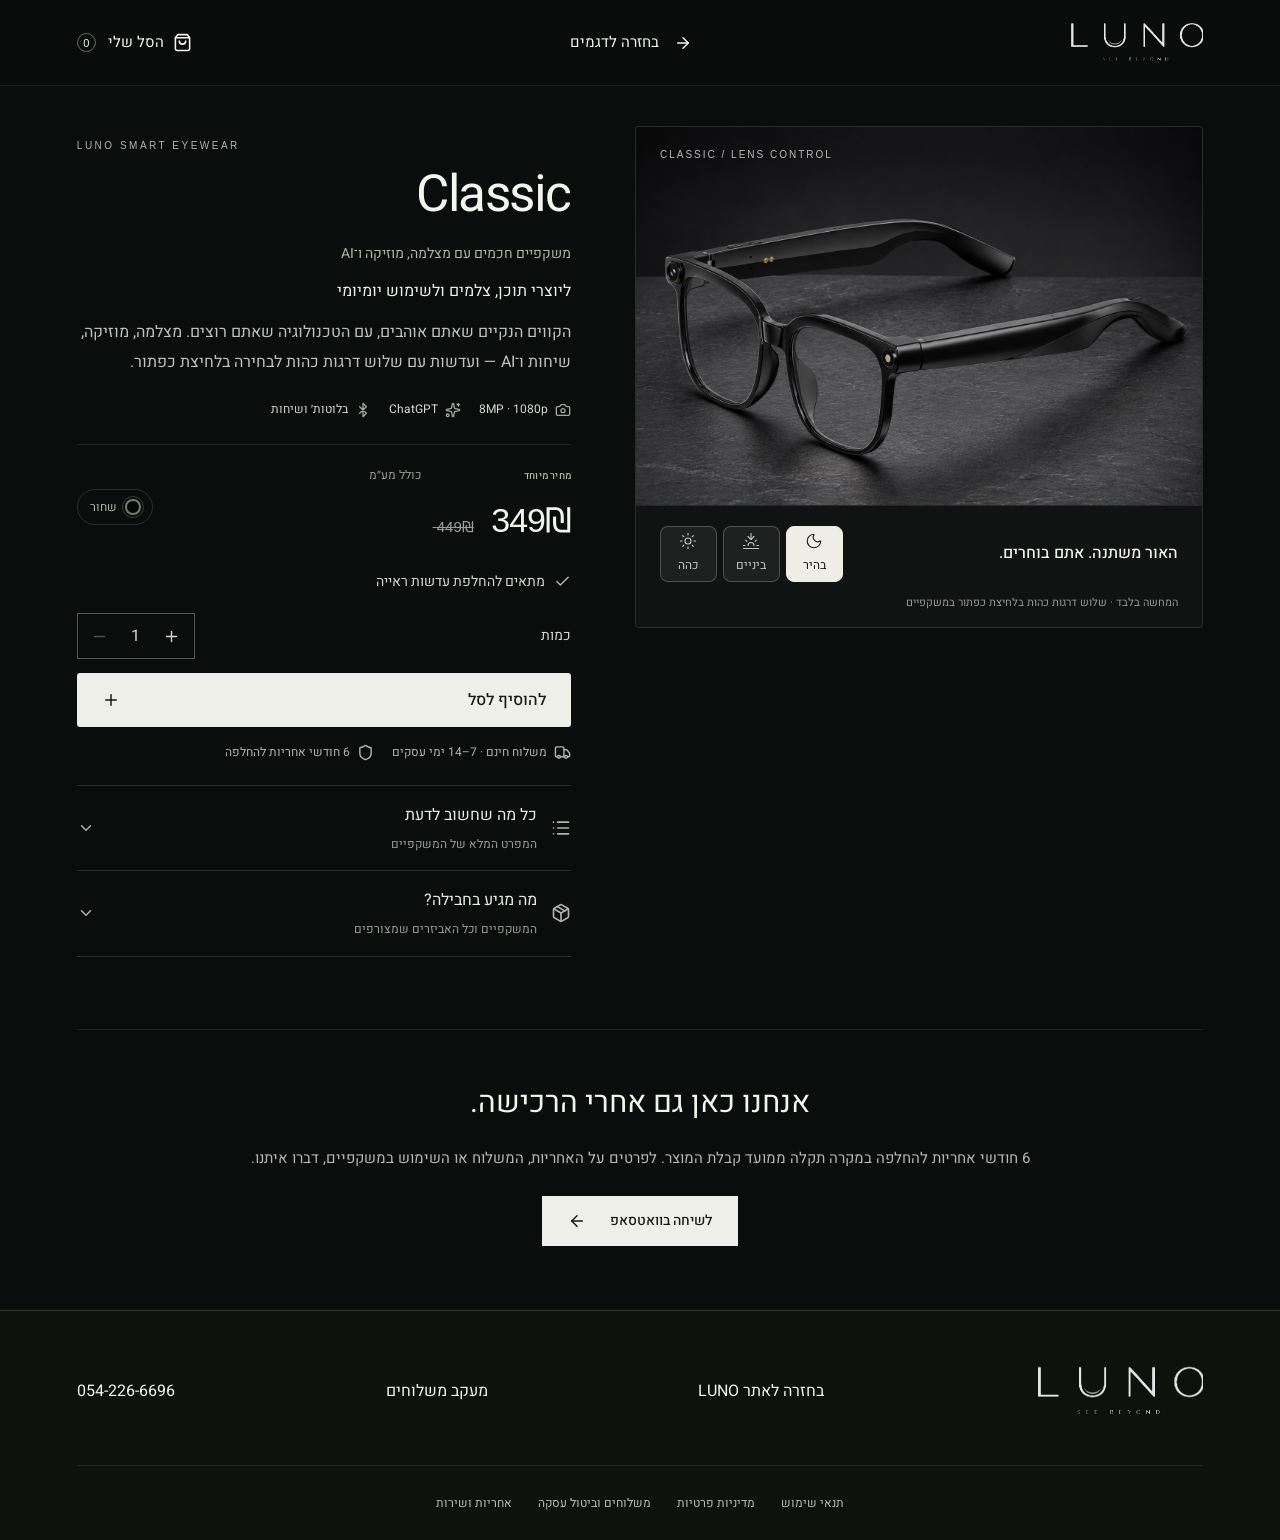
==== commit c49e19e4: "Publish simpler lens controls and clickable product images" ====
--- a/classic.html
+++ b/classic.html
@@ -7,10 +7,10 @@
 }(window, document, 'ttq');
 </script>
 <!-- TikTok Pixel Code End -->
-  <script type="module" crossorigin src="./assets/product-DarRabKF.js"></script>
-  <script type="module" crossorigin src="./assets/check-ClIvxeMG.js"></script>
-  <script type="module" crossorigin src="./assets/product-Bhpffq12.js"></script>
-  <link rel="stylesheet" crossorigin href="./assets/product-DGnvnBM4.css">
+  <script type="module" crossorigin src="./assets/product-BbPkqzTp.js"></script>
+  <script type="module" crossorigin src="./assets/check-CMC7v_a8.js"></script>
+  <script type="module" crossorigin src="./assets/product-024GTA9m.js"></script>
+  <link rel="stylesheet" crossorigin href="./assets/product-D5OCbWIT.css">
 <title>LUNO Classic — משקפיים עם מצלמה | 349 ₪</title>
 <meta name="description" content="משקפי LUNO Classic ב־349 ₪. מצלמת 8MP, וידאו 1080p, Bluetooth, שיחות ו־AI. ליוצרי תוכן, צלמים ולשימוש יומיומי. משלוח חינם ואחריות לחצי שנה.">
 <link rel="canonical" href="https://lunoil.com/classic.html">
--- a/assets/product-D5OCbWIT.css
+++ b/assets/product-D5OCbWIT.css
@@ -0,0 +1 @@
+@import "https://fonts.googleapis.com/css2?family=Heebo:wght@300;400;500;600;700;800;900&display=swap";.lens-preview{color:#f1f0eb;background:#111313;border:1px solid #ffffff1c;border-radius:4px;scroll-margin-top:110px;overflow:hidden}.lens-preview-stage{aspect-ratio:3/2;isolation:isolate;background:#141414;margin:0;position:relative;overflow:hidden}.lens-preview-stage .lens-preview-image{object-fit:cover;opacity:0;width:100%;height:100%;transition:opacity .42s;display:block;position:absolute;inset:0}.lens-preview-stage .lens-preview-image.is-active{opacity:1}.lens-preview-signature{letter-spacing:2px;color:#b5bab6;font:10px Arial,sans-serif;position:absolute;top:22px;left:24px}.lens-image-link{z-index:2;cursor:pointer;position:absolute;inset:0}.lens-preview .lens-image-link:focus-visible{outline-offset:-4px}.lens-product-link{color:#f1f0eb;background:#0c0d0dd9;border:1px solid #ffffff45;border-radius:30px;align-items:center;gap:6px;min-height:32px;padding:5px 10px;font-size:12px;display:flex;position:absolute;bottom:16px;left:20px}.lens-preview-controls{border-top:1px solid #ffffff18;grid-template-columns:minmax(0,1fr) auto;align-items:center;gap:12px 18px;padding:20px 24px 16px;display:grid}.lens-preview-heading>span{font-size:16px;font-weight:500;display:block}.lens-preview-options{border:0;gap:6px;min-width:0;margin:0;padding:0;display:flex}.lens-preview-options button{color:#c1c7c1;cursor:pointer;background:#1e2120;border:1px solid #ffffff38;border-radius:8px;flex-direction:column;justify-content:center;align-items:center;gap:5px;min-width:57px;min-height:56px;font-size:12px;transition:background .18s,color .18s,border-color .18s;display:flex}.lens-preview-options button:hover:not(:disabled):not([aria-pressed=true]){background:#303531;border-color:#dddcd4}.lens-preview-options button[aria-pressed=true]{color:#171b18;background:#eeede6;border-color:#eeede6}.lens-preview-options button:disabled{opacity:.35;cursor:default}.lens-preview button:focus-visible,.lens-preview a:focus-visible{outline-offset:4px;outline:2px solid #fff}.lens-preview-footnote{color:#929c93;grid-column:1/-1;margin:0;font-size:11px;line-height:1.6}.lens-preview-unavailable{text-align:center;place-items:center;padding:24px;font-size:15px;display:grid;position:absolute;inset:0}.lens-preview-compact{border:0;border-radius:0}.lens-preview-compact .lens-preview-stage{aspect-ratio:1.75}.lens-preview-compact .lens-preview-controls{padding:16px 22px 13px}.lens-preview-compact .lens-preview-heading>span{font-size:15px}.product-materials-summary{background:#111313;border-top:1px solid #ffffff18;flex-direction:column;justify-content:center;gap:5px;padding:16px 22px 13px;display:flex}.product-materials-summary>span{color:#f1f0eb;font-size:15px;font-weight:500}.product-materials-summary p{color:#b4b9b4;margin:0;font-size:13px;line-height:1.6}.product-materials-summary small{color:#929c93;font-size:12px}@media (width>=761px){.lens-preview-compact .lens-preview-controls,.product-materials-summary{min-height:116px}}@media (width<=1100px) and (width>=761px){.lens-preview-controls{grid-template-columns:1fr}.lens-preview-options{width:fit-content}.lens-preview-compact .lens-preview-controls,.product-materials-summary{min-height:176px}}@media (width<=760px){.lens-preview-controls,.lens-preview-compact .lens-preview-controls{grid-template-columns:1fr;gap:12px;padding:16px}.lens-preview-options{width:100%}.lens-preview-options button{flex-direction:row;flex:1;gap:8px;min-height:46px;font-size:14px}.lens-preview-heading>span,.lens-preview-compact .lens-preview-heading>span{font-size:16px}.lens-preview-signature{font-size:9px;top:16px;left:16px}.lens-product-link{font-size:12px;bottom:10px;left:12px}}@media (prefers-reduced-motion:reduce){.lens-preview-stage .lens-preview-image,.lens-preview-options button{transition:none}}@layer properties{@supports (((-webkit-hyphens:none)) and (not (margin-trim:inline))) or ((-moz-orient:inline) and (not (color:rgb(from red r g b)))){:root,:host{--shimmer-angle:20deg}*,:before,:after,::backdrop{--tw-translate-x:0;--tw-translate-y:0;--tw-translate-z:0;--tw-rotate-x:initial;--tw-rotate-y:initial;--tw-rotate-z:initial;--tw-skew-x:initial;--tw-skew-y:initial;--tw-scroll-snap-strictness:proximity;--tw-space-x-reverse:0;--tw-border-style:solid;--tw-leading:initial;--tw-font-weight:initial;--tw-tracking:initial;--tw-ordinal:initial;--tw-slashed-zero:initial;--tw-numeric-figure:initial;--tw-numeric-spacing:initial;--tw-numeric-fraction:initial;--tw-shadow:0 0 #0000;--tw-shadow-color:initial;--tw-shadow-alpha:100%;--tw-inset-shadow:0 0 #0000;--tw-inset-shadow-color:initial;--tw-inset-shadow-alpha:100%;--tw-ring-color:initial;--tw-ring-shadow:0 0 #0000;--tw-inset-ring-color:initial;--tw-inset-ring-shadow:0 0 #0000;--tw-ring-inset:initial;--tw-ring-offset-width:0px;--tw-ring-offset-color:#fff;--tw-ring-offset-shadow:0 0 #0000;--tw-outline-style:solid;--tw-blur:initial;--tw-brightness:initial;--tw-contrast:initial;--tw-grayscale:initial;--tw-hue-rotate:initial;--tw-invert:initial;--tw-opacity:initial;--tw-saturate:initial;--tw-sepia:initial;--tw-drop-shadow:initial;--tw-drop-shadow-color:initial;--tw-drop-shadow-alpha:100%;--tw-drop-shadow-size:initial;--tw-duration:initial;--tw-ease:initial;--tw-content:"";--tw-scale-x:1;--tw-scale-y:1;--tw-scale-z:1;--tw-backdrop-blur:initial;--tw-backdrop-brightness:initial;--tw-backdrop-contrast:initial;--tw-backdrop-grayscale:initial;--tw-backdrop-hue-rotate:initial;--tw-backdrop-invert:initial;--tw-backdrop-opacity:initial;--tw-backdrop-saturate:initial;--tw-backdrop-sepia:initial;--tw-animation-delay:0s;--tw-animation-direction:normal;--tw-animation-duration:initial;--tw-animation-fill-mode:none;--tw-animation-iteration-count:1;--tw-enter-blur:0;--tw-enter-opacity:1;--tw-enter-rotate:0;--tw-enter-scale:1;--tw-enter-translate-x:0;--tw-enter-translate-y:0;--tw-exit-blur:0;--tw-exit-opacity:1;--tw-exit-rotate:0;--tw-exit-scale:1;--tw-exit-translate-x:0;--tw-exit-translate-y:0;--scroll-fade-t:0px;--scroll-fade-b:0px;--scroll-fade-s:0px;--scroll-fade-e:0px;--scroll-fade-mask:initial;--shimmer-image:initial;--shimmer-text-fill:initial}}}@layer theme{:root,:host{--font-sans:"Heebo", Arial, sans-serif;--font-mono:ui-monospace, SFMono-Regular, Menlo, Monaco, Consolas, "Liberation Mono", "Courier New", monospace;--color-black:#000;--color-white:#fff;--spacing:.25rem;--container-xs:20rem;--container-sm:24rem;--text-xs:.75rem;--text-xs--line-height:calc(1 / .75);--text-sm:.875rem;--text-sm--line-height:calc(1.25 / .875);--text-base:1rem;--text-base--line-height:calc(1.5 / 1);--font-weight-normal:400;--font-weight-medium:500;--tracking-tight:-.025em;--tracking-widest:.1em;--leading-tight:1.25;--leading-snug:1.375;--leading-normal:1.5;--leading-relaxed:1.625;--radius-md:3px;--radius-2xl:1rem;--radius-4xl:2rem;--ease-in-out:cubic-bezier(.4, 0, .2, 1);--animate-spin:spin 1s linear infinite;--animate-pulse:pulse 2s cubic-bezier(.4, 0, .6, 1) infinite;--blur-xs:4px;--aspect-video:16 / 9;--default-transition-duration:.15s;--default-transition-timing-function:cubic-bezier(.4, 0, .2, 1);--default-font-family:"Heebo", Arial, sans-serif;--default-mono-font-family:var(--font-mono);--color-popover:var(--popover);--color-border:var(--border)}}@layer base{*,:after,:before,::backdrop{box-sizing:border-box;border:0 solid;margin:0;padding:0}::file-selector-button{box-sizing:border-box;border:0 solid;margin:0;padding:0}html,:host{-webkit-text-size-adjust:100%;tab-size:4;line-height:1.5;font-family:var(--default-font-family,ui-sans-serif, system-ui, sans-serif, "Apple Color Emoji", "Segoe UI Emoji", "Segoe UI Symbol", "Noto Color Emoji");font-feature-settings:var(--default-font-feature-settings,normal);font-variation-settings:var(--default-font-variation-settings,normal);-webkit-tap-highlight-color:transparent}hr{height:0;color:inherit;border-top-width:1px}abbr:where([title]){-webkit-text-decoration:underline dotted;text-decoration:underline dotted}h1,h2,h3,h4,h5,h6{font-size:inherit;font-weight:inherit}a{color:inherit;-webkit-text-decoration:inherit;-webkit-text-decoration:inherit;-webkit-text-decoration:inherit;-webkit-text-decoration:inherit;text-decoration:inherit}b,strong{font-weight:bolder}code,kbd,samp,pre{font-family:var(--default-mono-font-family,ui-monospace, SFMono-Regular, Menlo, Monaco, Consolas, "Liberation Mono", "Courier New", monospace);font-feature-settings:var(--default-mono-font-feature-settings,normal);font-variation-settings:var(--default-mono-font-variation-settings,normal);font-size:1em}small{font-size:80%}sub,sup{vertical-align:baseline;font-size:75%;line-height:0;position:relative}sub{bottom:-.25em}sup{top:-.5em}table{text-indent:0;border-color:inherit;border-collapse:collapse}:-moz-focusring{outline:auto}progress{vertical-align:baseline}summary{display:list-item}ol,ul,menu{list-style:none}img,svg,video,canvas,audio,iframe,embed,object{vertical-align:middle;display:block}img,video{max-width:100%;height:auto}button,input,select,optgroup,textarea{font:inherit;font-feature-settings:inherit;font-variation-settings:inherit;letter-spacing:inherit;color:inherit;opacity:1;background-color:#0000;border-radius:0}::file-selector-button{font:inherit;font-feature-settings:inherit;font-variation-settings:inherit;letter-spacing:inherit;color:inherit;opacity:1;background-color:#0000;border-radius:0}:where(select:is([multiple],[size])) optgroup{font-weight:bolder}:where(select:is([multiple],[size])) optgroup option{padding-inline-start:20px}::file-selector-button{margin-inline-end:4px}::placeholder{opacity:1}@supports (not ((-webkit-appearance:-apple-pay-button))) or (contain-intrinsic-size:1px){::placeholder{color:currentColor}@supports (color:color-mix(in lab, red, red)){::placeholder{color:color-mix(in oklab, currentcolor 50%, transparent)}}}textarea{resize:vertical}::-webkit-search-decoration{-webkit-appearance:none}::-webkit-date-and-time-value{min-height:1lh;text-align:inherit}::-webkit-datetime-edit{display:inline-flex}::-webkit-datetime-edit-fields-wrapper{padding:0}::-webkit-datetime-edit{padding-block:0}::-webkit-datetime-edit-year-field{padding-block:0}::-webkit-datetime-edit-month-field{padding-block:0}::-webkit-datetime-edit-day-field{padding-block:0}::-webkit-datetime-edit-hour-field{padding-block:0}::-webkit-datetime-edit-minute-field{padding-block:0}::-webkit-datetime-edit-second-field{padding-block:0}::-webkit-datetime-edit-millisecond-field{padding-block:0}::-webkit-datetime-edit-meridiem-field{padding-block:0}::-webkit-calendar-picker-indicator{line-height:1}:-moz-ui-invalid{box-shadow:none}button,input:where([type=button],[type=reset],[type=submit]){appearance:button}::file-selector-button{appearance:button}::-webkit-inner-spin-button{height:auto}::-webkit-outer-spin-button{height:auto}[hidden]:where(:not([hidden=until-found])){display:none!important}}@layer components;@layer utilities{.\@container\/card-header{container:card-header/inline-size}.\@container\/field-group{container:field-group/inline-size}.pointer-events-auto{pointer-events:auto}.pointer-events-none{pointer-events:none}.invisible{visibility:hidden}.visible{visibility:visible}.sr-only{clip-path:inset(50%);white-space:nowrap;border-width:0;width:1px;height:1px;margin:-1px;padding:0;position:absolute;overflow:hidden}.absolute{position:absolute}.fixed{position:fixed}.relative{position:relative}.static{position:static}.inset-0{inset:calc(var(--spacing) * 0)}.inset-x-0{inset-inline:calc(var(--spacing) * 0)}.inset-x-4{inset-inline:calc(var(--spacing) * 4)}.inset-y-0{inset-block:calc(var(--spacing) * 0)}.inset-s-1\/2{inset-inline-start:50%}.start{inset-inline-start:var(--spacing)}.end{inset-inline-end:var(--spacing)}.-top-12{top:calc(var(--spacing) * -12)}.top-0{top:calc(var(--spacing) * 0)}.top-1\.5{top:calc(var(--spacing) * 1.5)}.top-1\/2{top:50%}.top-1\/3{top:33.3333%}.top-2{top:calc(var(--spacing) * 2)}.top-3{top:calc(var(--spacing) * 3)}.top-3\.5{top:calc(var(--spacing) * 3.5)}.top-\[60\%\]{top:60%}.top-full{top:100%}.top-px{top:1px}.-right-12{right:calc(var(--spacing) * -12)}.right-0{right:calc(var(--spacing) * 0)}.right-1{right:calc(var(--spacing) * 1)}.right-2{right:calc(var(--spacing) * 2)}.right-2\.5{right:calc(var(--spacing) * 2.5)}.right-3{right:calc(var(--spacing) * 3)}.-bottom-12{bottom:calc(var(--spacing) * -12)}.bottom-0{bottom:calc(var(--spacing) * 0)}.bottom-4{bottom:calc(var(--spacing) * 4)}.-left-12{left:calc(var(--spacing) * -12)}.left-1\.5{left:calc(var(--spacing) * 1.5)}.left-1\/2{left:50%}.left-3{left:calc(var(--spacing) * 3)}.isolate{isolation:isolate}.z-0{z-index:0}.z-1{z-index:1}.z-10{z-index:10}.z-20{z-index:20}.z-50{z-index:50}.z-\[calc\(1000-var\(--toast-index\)\)\]{z-index:calc(1000 - var(--toast-index))}.order-first{order:-9999}.order-last{order:9999}.col-start-2{grid-column-start:2}.row-span-2{grid-row:span 2/span 2}.row-start-1{grid-row-start:1}.container{width:100%}@media (width>=40rem){.container{max-width:40rem}}@media (width>=48rem){.container{max-width:48rem}}@media (width>=64rem){.container{max-width:64rem}}@media (width>=80rem){.container{max-width:80rem}}@media (width>=96rem){.container{max-width:96rem}}.m-\(--drawer-inset\,0px\){margin:var(--drawer-inset,0px)}.-mx-1{margin-inline:calc(var(--spacing) * -1)}.-mx-4{margin-inline:calc(var(--spacing) * -4)}.mx-2{margin-inline:calc(var(--spacing) * 2)}.mx-3\.5{margin-inline:calc(var(--spacing) * 3.5)}.mx-auto{margin-inline:auto}.-my-2{margin-block:calc(var(--spacing) * -2)}.my-0\.5{margin-block:calc(var(--spacing) * .5)}.my-1{margin-block:calc(var(--spacing) * 1)}.my-2{margin-block:calc(var(--spacing) * 2)}.my-auto{margin-block:auto}.-mt-4{margin-top:calc(var(--spacing) * -4)}.mt-0\.5{margin-top:calc(var(--spacing) * .5)}.mt-2{margin-top:calc(var(--spacing) * 2)}.mt-4{margin-top:calc(var(--spacing) * 4)}.mt-auto{margin-top:auto}.-mb-4{margin-bottom:calc(var(--spacing) * -4)}.mb-1\.5{margin-bottom:calc(var(--spacing) * 1.5)}.mb-2{margin-bottom:calc(var(--spacing) * 2)}.-ml-1{margin-left:calc(var(--spacing) * -1)}.-ml-4{margin-left:calc(var(--spacing) * -4)}.ml-1{margin-left:calc(var(--spacing) * 1)}.ml-4{margin-left:calc(var(--spacing) * 4)}.ml-auto{margin-left:auto}.line-clamp-1{-webkit-line-clamp:1;-webkit-box-orient:vertical;display:-webkit-box;overflow:hidden}.line-clamp-2{-webkit-line-clamp:2;-webkit-box-orient:vertical;display:-webkit-box;overflow:hidden}.no-scrollbar{-ms-overflow-style:none;scrollbar-width:none}.no-scrollbar::-webkit-scrollbar{display:none}.block{display:block}.contents{display:contents}.flex{display:flex}.grid{display:grid}.hidden{display:none}.inline-flex{display:inline-flex}.table{display:table}.table-caption{display:table-caption}.table-cell{display:table-cell}.table-row{display:table-row}.field-sizing-content{field-sizing:content}.aspect-\(--ratio\){aspect-ratio:var(--ratio)}.aspect-square{aspect-ratio:1}.aspect-video{aspect-ratio:var(--aspect-video)}.size-\(--cell-size\){width:var(--cell-size);height:var(--cell-size)}.size-2{width:calc(var(--spacing) * 2);height:calc(var(--spacing) * 2)}.size-2\.5{width:calc(var(--spacing) * 2.5);height:calc(var(--spacing) * 2.5)}.size-3{width:calc(var(--spacing) * 3);height:calc(var(--spacing) * 3)}.size-4{width:calc(var(--spacing) * 4);height:calc(var(--spacing) * 4)}.size-5{width:calc(var(--spacing) * 5);height:calc(var(--spacing) * 5)}.size-6{width:calc(var(--spacing) * 6);height:calc(var(--spacing) * 6)}.size-7{width:calc(var(--spacing) * 7);height:calc(var(--spacing) * 7)}.size-8{width:calc(var(--spacing) * 8);height:calc(var(--spacing) * 8)}.size-9{width:calc(var(--spacing) * 9);height:calc(var(--spacing) * 9)}.size-10{width:calc(var(--spacing) * 10);height:calc(var(--spacing) * 10)}.size-auto{width:auto;height:auto}.size-full{width:100%;height:100%}.h-\(--accordion-panel-height\){height:var(--accordion-panel-height)}.h-\(--cell-size\){height:var(--cell-size)}.h-\(--drawer-content-height\){height:var(--drawer-content-height)}.h-\(--height\){height:var(--height)}.h-\(--popup-height\){height:var(--popup-height)}.h-\(--positioner-height\){height:var(--positioner-height)}.h-1{height:calc(var(--spacing) * 1)}.h-1\.5{height:calc(var(--spacing) * 1.5)}.h-2{height:calc(var(--spacing) * 2)}.h-2\.5{height:calc(var(--spacing) * 2.5)}.h-4{height:calc(var(--spacing) * 4)}.h-5{height:calc(var(--spacing) * 5)}.h-6{height:calc(var(--spacing) * 6)}.h-7{height:calc(var(--spacing) * 7)}.h-8{height:calc(var(--spacing) * 8)}.h-8\!{height:calc(var(--spacing) * 8)!important}.h-9{height:calc(var(--spacing) * 9)}.h-10{height:calc(var(--spacing) * 10)}.h-12{height:calc(var(--spacing) * 12)}.h-\[calc\(--spacing\(5\.25\)\)\]{height:calc(calc(var(--spacing) * 5.25))}.h-\[calc\(100\%-1px\)\]{height:calc(100% - 1px)}.h-auto{height:auto}.h-full{height:100%}.h-max{height:max-content}.h-px{height:1px}.h-svh{height:100svh}.max-h-\(--available-height\){max-height:var(--available-height)}.max-h-\(--drawer-content-max-height\,none\){max-height:var(--drawer-content-max-height,none)}.max-h-72{max-height:calc(var(--spacing) * 72)}.max-h-\[min\(calc\(--spacing\(72\)---spacing\(9\)\)\,calc\(var\(--available-height\)---spacing\(9\)\)\)\]{max-height:min(calc(calc(var(--spacing) * 72) - calc(var(--spacing) * 9)), calc(var(--available-height) - calc(var(--spacing) * 9)))}.min-h-0{min-height:calc(var(--spacing) * 0)}.min-h-4{min-height:calc(var(--spacing) * 4)}.min-h-8{min-height:calc(var(--spacing) * 8)}.min-h-16{min-height:calc(var(--spacing) * 16)}.min-h-dvh{min-height:100dvh}.min-h-full{min-height:100%}.min-h-svh{min-height:100svh}.w-\(--anchor-width\){width:var(--anchor-width)}.w-\(--cell-size\){width:var(--cell-size)}.w-\(--drawer-content-width\,auto\){width:var(--drawer-content-width,auto)}.w-\(--popup-width\){width:var(--popup-width)}.w-\(--positioner-width\){width:var(--positioner-width)}.w-\(--sidebar-width\){width:var(--sidebar-width)}.w-0{width:calc(var(--spacing) * 0)}.w-1{width:calc(var(--spacing) * 1)}.w-2{width:calc(var(--spacing) * 2)}.w-2\.5{width:calc(var(--spacing) * 2.5)}.w-4{width:calc(var(--spacing) * 4)}.w-5{width:calc(var(--spacing) * 5)}.w-10{width:calc(var(--spacing) * 10)}.w-24{width:calc(var(--spacing) * 24)}.w-64{width:calc(var(--spacing) * 64)}.w-72{width:calc(var(--spacing) * 72)}.w-auto{width:auto}.w-fit{width:fit-content}.w-full{width:100%}.w-max{width:max-content}.w-px{width:1px}.max-w-\(--available-width\){max-width:var(--available-width)}.max-w-\(--skeleton-width\){max-width:var(--skeleton-width)}.max-w-\[80\%\]{max-width:80%}.max-w-\[calc\(100\%-2rem\)\]{max-width:calc(100% - 2rem)}.max-w-full{max-width:100%}.max-w-max{max-width:max-content}.max-w-sm{max-width:var(--container-sm)}.max-w-xs{max-width:var(--container-xs)}.min-w-\(--cell-size\){min-width:var(--cell-size)}.min-w-0{min-width:calc(var(--spacing) * 0)}.min-w-5{min-width:calc(var(--spacing) * 5)}.min-w-7{min-width:calc(var(--spacing) * 7)}.min-w-8{min-width:calc(var(--spacing) * 8)}.min-w-9{min-width:calc(var(--spacing) * 9)}.min-w-16{min-width:calc(var(--spacing) * 16)}.min-w-32{min-width:calc(var(--spacing) * 32)}.min-w-36{min-width:calc(var(--spacing) * 36)}.min-w-40{min-width:calc(var(--spacing) * 40)}.min-w-\[96px\]{min-width:96px}.min-w-\[calc\(var\(--anchor-width\)\+--spacing\(7\)\)\]{min-width:calc(var(--anchor-width) + calc(var(--spacing) * 7))}.flex-1{flex:1}.shrink-0{flex-shrink:0}.grow{flex-grow:1}.grow-0{flex-grow:0}.basis-full{flex-basis:100%}.caption-bottom{caption-side:bottom}.border-collapse{border-collapse:collapse}.origin-\(--transform-origin\){transform-origin:var(--transform-origin)}.origin-bottom{transform-origin:bottom}.-translate-x-1\/2{--tw-translate-x:calc(calc(1 / 2 * 100%) * -1);translate:var(--tw-translate-x) var(--tw-translate-y)}.-translate-x-px{--tw-translate-x:-1px;translate:var(--tw-translate-x) var(--tw-translate-y)}.translate-x-px{--tw-translate-x:1px;translate:var(--tw-translate-x) var(--tw-translate-y)}.-translate-y-1\/2{--tw-translate-y:calc(calc(1 / 2 * 100%) * -1);translate:var(--tw-translate-x) var(--tw-translate-y)}.-translate-y-3\/4{--tw-translate-y:calc(calc(3 / 4 * 100%) * -1);translate:var(--tw-translate-x) var(--tw-translate-y)}.translate-y-0{--tw-translate-y:calc(var(--spacing) * 0);translate:var(--tw-translate-x) var(--tw-translate-y)}.translate-y-3\/4{--tw-translate-y:calc(3 / 4 * 100%);translate:var(--tw-translate-x) var(--tw-translate-y)}.translate-y-\[calc\(-50\%-2px\)\]{--tw-translate-y:calc(-50% - 2px);translate:var(--tw-translate-x) var(--tw-translate-y)}.rotate-45{rotate:45deg}.rotate-90{rotate:90deg}.\[transform\:translateX\(var\(--toast-swipe-movement-x\)\)_translateY\(calc\(var\(--toast-swipe-movement-y\)-\(var\(--toast-index\)\*var\(--peek\)\)-\(var\(--shrink\)\*var\(--height\)\)\)\)_scale\(var\(--scale\)\)\]{transform:translateX(var(--toast-swipe-movement-x)) translateY(calc(var(--toast-swipe-movement-y) - (var(--toast-index) * var(--peek)) - (var(--shrink) * var(--height)))) scale(var(--scale))}.transform-\[translate3d\(var\(--translate-x\,0px\)\,var\(--translate-y\,0px\)\,0\)_scale\(var\(--stack-scale\)\)\]{transform:translate3d(var(--translate-x,0px),var(--translate-y,0px),0) scale(var(--stack-scale))}.scroll-fade-x{--_scroll-fade-size-s:var(--scroll-fade-s-size,var(--scroll-fade-size,min(12%, calc(var(--spacing) * 10))));--_scroll-fade-size-e:var(--scroll-fade-e-size,var(--scroll-fade-size,min(12%, calc(var(--spacing) * 10))));--scroll-fade-inline:linear-gradient(to right, transparent 0, #000 var(--scroll-fade-s,0px), #000 calc(100% - var(--scroll-fade-e,0px)), transparent 100%)}.scroll-fade-x:where([dir=rtl],[dir=rtl] *){--scroll-fade-inline:linear-gradient(to left, transparent 0, #000 var(--scroll-fade-s,0px), #000 calc(100% - var(--scroll-fade-e,0px)), transparent 100%)}.scroll-fade-x{-webkit-mask-image:var(--scroll-fade-mask,var(--scroll-fade-inline));-webkit-mask-image:var(--scroll-fade-mask,var(--scroll-fade-inline));-webkit-mask-image:var(--scroll-fade-mask,var(--scroll-fade-inline));-webkit-mask-image:var(--scroll-fade-mask,var(--scroll-fade-inline));mask-image:var(--scroll-fade-mask,var(--scroll-fade-inline));-webkit-mask-composite:source-in;-webkit-mask-composite:source-in;-webkit-mask-composite:source-in;-webkit-mask-repeat:no-repeat;mask-repeat:no-repeat;-webkit-mask-composite:source-in;mask-composite:intersect}@supports (animation-timeline:scroll()){.scroll-fade-x{animation:1ms ease-in-out scroll-fade-reveal-s,1ms ease-in-out scroll-fade-reveal-e;animation-timeline:scroll(self inline),scroll(self inline);animation-range:0 var(--scroll-fade-reveal,calc(var(--spacing) * 24)), calc(100% - var(--scroll-fade-reveal,calc(var(--spacing) * 24))) 100%;animation-fill-mode:both}}@supports not (animation-timeline:scroll()){.scroll-fade-x{--scroll-fade-s:var(--_scroll-fade-size-s);--scroll-fade-e:var(--_scroll-fade-size-e)}}.scroll-fade-b{--_scroll-fade-size-b:var(--scroll-fade-b-size,var(--scroll-fade-size,min(12%, calc(var(--spacing) * 10))));--scroll-fade-mask:linear-gradient(to bottom, #000 0, #000 calc(100% - var(--scroll-fade-b,0px)), transparent 100%);-webkit-mask-image:var(--scroll-fade-mask);-webkit-mask-image:var(--scroll-fade-mask);-webkit-mask-image:var(--scroll-fade-mask);-webkit-mask-image:var(--scroll-fade-mask);mask-image:var(--scroll-fade-mask);-webkit-mask-composite:source-in;-webkit-mask-composite:source-in;-webkit-mask-composite:source-in;-webkit-mask-repeat:no-repeat;mask-repeat:no-repeat;-webkit-mask-composite:source-in;mask-composite:intersect}@supports (animation-timeline:scroll()){.scroll-fade-b{animation:1ms ease-in-out scroll-fade-reveal-b;animation-timeline:scroll(self y);animation-range:calc(100% - var(--scroll-fade-reveal,calc(var(--spacing) * 24))) 100%;animation-fill-mode:both}}@supports not (animation-timeline:scroll()){.scroll-fade-b{--scroll-fade-b:var(--_scroll-fade-size-b)}}.animate-caret-blink{animation:1.25s ease-out infinite caret-blink}.animate-pulse{animation:var(--animate-pulse)}.animate-spin{animation:var(--animate-spin)}.cursor-default{cursor:default}.cursor-grab{cursor:grab}.cursor-text{cursor:text}.touch-manipulation{touch-action:manipulation}.touch-none{touch-action:none}.resize-none{resize:none}.snap-x{scroll-snap-type:x var(--tw-scroll-snap-strictness)}.snap-mandatory{--tw-scroll-snap-strictness:mandatory}.scroll-my-1{scroll-margin-block:calc(var(--spacing) * 1)}.scroll-px-1{scroll-padding-inline:calc(var(--spacing) * 1)}.scroll-py-1{scroll-padding-block:calc(var(--spacing) * 1)}.list-disc{list-style-type:disc}.list-none{list-style-type:none}.appearance-none{appearance:none}.auto-rows-min{grid-auto-rows:min-content}.grid-rows-\[auto_1fr\]{grid-template-rows:auto 1fr}.flex-col{flex-direction:column}.flex-col-reverse{flex-direction:column-reverse}.flex-row{flex-direction:row}.flex-wrap{flex-wrap:wrap}.place-content-center{place-content:center}.place-items-center{place-items:center}.items-center{align-items:center}.items-end{align-items:flex-end}.items-start{align-items:flex-start}.items-stretch{align-items:stretch}.justify-between{justify-content:space-between}.justify-center{justify-content:center}.justify-start{justify-content:flex-start}.gap-\(--card-spacing\){gap:var(--card-spacing)}.gap-0{gap:calc(var(--spacing) * 0)}.gap-0\.5{gap:calc(var(--spacing) * .5)}.gap-1{gap:calc(var(--spacing) * 1)}.gap-1\.5{gap:calc(var(--spacing) * 1.5)}.gap-2{gap:calc(var(--spacing) * 2)}.gap-2\.5{gap:calc(var(--spacing) * 2.5)}.gap-3{gap:calc(var(--spacing) * 3)}.gap-4{gap:calc(var(--spacing) * 4)}.gap-5{gap:calc(var(--spacing) * 5)}.gap-6{gap:calc(var(--spacing) * 6)}.gap-\[--spacing\(var\(--gap\)\)\]{gap:calc(var(--spacing) * var(--gap))}:where(.-space-x-2>:not(:last-child)){--tw-space-x-reverse:0;margin-inline-start:calc(calc(var(--spacing) * -2) * var(--tw-space-x-reverse));margin-inline-end:calc(calc(var(--spacing) * -2) * calc(1 - var(--tw-space-x-reverse)))}.self-end{align-self:flex-end}.self-start{align-self:flex-start}.self-stretch{align-self:stretch}.justify-self-end{justify-self:flex-end}.truncate{text-overflow:ellipsis;white-space:nowrap;overflow:hidden}.overflow-auto{overflow:auto}.overflow-hidden{overflow:hidden}.overflow-x-auto{overflow-x:auto}.overflow-x-hidden{overflow-x:hidden}.overflow-y-auto{overflow-y:auto}.overscroll-contain{overscroll-behavior:contain}.overscroll-x-contain{overscroll-behavior-x:contain}.rounded-\(--cell-radius\){border-radius:var(--cell-radius)}.rounded-2xl{border-radius:var(--radius-2xl)}.rounded-4xl{border-radius:var(--radius-4xl)}.rounded-\[2px\]{border-radius:2px}.rounded-\[4px\]{border-radius:4px}.rounded-\[calc\(var\(--radius\)-3px\)\]{border-radius:calc(var(--radius) - 3px)}.rounded-\[inherit\]{border-radius:inherit}.rounded-\[min\(var\(--radius-md\)\,10px\)\]{border-radius:min(var(--radius-md), 10px)}.rounded-\[min\(var\(--radius-md\)\,12px\)\]{border-radius:min(var(--radius-md), 12px)}.rounded-full{border-radius:2147483647px}.rounded-lg{border-radius:4px}.rounded-lg\!{border-radius:4px!important}.rounded-md{border-radius:3px}.rounded-none{border-radius:0}.rounded-sm{border-radius:2px}.rounded-xl{border-radius:6px}.rounded-xl\!{border-radius:6px!important}.rounded-t-xl{border-top-left-radius:6px;border-top-right-radius:6px}.rounded-l-\(--cell-radius\){border-top-left-radius:var(--cell-radius);border-bottom-left-radius:var(--cell-radius)}.rounded-tl-sm{border-top-left-radius:2px}.rounded-r-\(--cell-radius\){border-top-right-radius:var(--cell-radius);border-bottom-right-radius:var(--cell-radius)}.rounded-b-xl{border-bottom-right-radius:6px;border-bottom-left-radius:6px}.border{border-style:var(--tw-border-style);border-width:1px}.border-0{border-style:var(--tw-border-style);border-width:0}.border-\[1\.5px\]{border-style:var(--tw-border-style);border-width:1.5px}.border-y{border-block-style:var(--tw-border-style);border-block-width:1px}.border-t{border-top-style:var(--tw-border-style);border-top-width:1px}.border-r{border-right-style:var(--tw-border-style);border-right-width:1px}.border-b{border-bottom-style:var(--tw-border-style);border-bottom-width:1px}.border-l{border-left-style:var(--tw-border-style);border-left-width:1px}.border-dashed{--tw-border-style:dashed;border-style:dashed}.border-none{--tw-border-style:none;border-style:none}.border-\(--color-border\){border-color:var(--color-border)}.border-border,.border-border\/50{border-color:var(--border)}@supports (color:color-mix(in lab, red, red)){.border-border\/50{border-color:color-mix(in oklab, var(--border) 50%, transparent)}}.border-input,.border-input\/30{border-color:var(--border)}@supports (color:color-mix(in lab, red, red)){.border-input\/30{border-color:color-mix(in oklab, var(--border) 30%, transparent)}}.border-ring{border-color:#c9cebf}.border-transparent{border-color:#0000}.bg-\(--color-bg\){background-color:var(--color-bg)}.bg-\[Canvas\]{background-color:canvas}.bg-background{background-color:var(--background)}.bg-black\/10{background-color:#0000001a}@supports (color:color-mix(in lab, red, red)){.bg-black\/10{background-color:color-mix(in oklab, var(--color-black) 10%, transparent)}}.bg-border{background-color:var(--border)}.bg-card{background-color:var(--card)}.bg-destructive\/10{background-color:oklab(73.2682% .108005 .0397881/.1)}.bg-foreground{background-color:var(--foreground)}.bg-input,.bg-input\/30{background-color:var(--border)}@supports (color:color-mix(in lab, red, red)){.bg-input\/30{background-color:color-mix(in oklab, var(--border) 30%, transparent)}}.bg-muted,.bg-muted\/50{background-color:var(--muted)}@supports (color:color-mix(in lab, red, red)){.bg-muted\/50{background-color:color-mix(in oklab, var(--muted) 50%, transparent)}}.bg-popover{background-color:var(--popover)}.bg-primary{background-color:var(--primary)}.bg-primary-foreground{background-color:var(--primary-foreground)}.bg-secondary{background-color:var(--secondary)}.bg-transparent{background-color:#0000}.bg-white{background-color:var(--color-white)}.bg-clip-padding{background-clip:padding-box}.fill-foreground{fill:var(--foreground)}.object-cover{object-fit:cover}.p-\(--card-spacing\){padding:var(--card-spacing)}.p-0{padding:calc(var(--spacing) * 0)}.p-1{padding:calc(var(--spacing) * 1)}.p-2{padding:calc(var(--spacing) * 2)}.p-2\.5{padding:calc(var(--spacing) * 2.5)}.p-4{padding:calc(var(--spacing) * 4)}.p-6{padding:calc(var(--spacing) * 6)}.p-\[3px\]{padding:3px}.p-px{padding:1px}.px-\(--card-spacing\){padding-inline:var(--card-spacing)}.px-\(--cell-size\){padding-inline:var(--cell-size)}.px-1{padding-inline:calc(var(--spacing) * 1)}.px-1\.5{padding-inline:calc(var(--spacing) * 1.5)}.px-2{padding-inline:calc(var(--spacing) * 2)}.px-2\.5{padding-inline:calc(var(--spacing) * 2.5)}.px-3{padding-inline:calc(var(--spacing) * 3)}.py-\(--card-spacing\){padding-block:var(--card-spacing)}.py-0\.5{padding-block:calc(var(--spacing) * .5)}.py-1{padding-block:calc(var(--spacing) * 1)}.py-1\.5{padding-block:calc(var(--spacing) * 1.5)}.py-2{padding-block:calc(var(--spacing) * 2)}.py-2\.5{padding-block:calc(var(--spacing) * 2.5)}.py-6{padding-block:calc(var(--spacing) * 6)}.py-\[2px\]{padding-block:2px}.pt-0{padding-top:calc(var(--spacing) * 0)}.pt-2{padding-top:calc(var(--spacing) * 2)}.pt-3{padding-top:calc(var(--spacing) * 3)}.pt-4{padding-top:calc(var(--spacing) * 4)}.pr-1\.5{padding-right:calc(var(--spacing) * 1.5)}.pr-1\.5\!{padding-right:calc(var(--spacing) * 1.5)!important}.pr-2{padding-right:calc(var(--spacing) * 2)}.pr-8{padding-right:calc(var(--spacing) * 8)}.pb-0{padding-bottom:calc(var(--spacing) * 0)}.pb-2{padding-bottom:calc(var(--spacing) * 2)}.pb-2\.5{padding-bottom:calc(var(--spacing) * 2.5)}.pb-3{padding-bottom:calc(var(--spacing) * 3)}.pl-1\.5{padding-left:calc(var(--spacing) * 1.5)}.pl-1\.5\!{padding-left:calc(var(--spacing) * 1.5)!important}.pl-2{padding-left:calc(var(--spacing) * 2)}.pl-2\.5{padding-left:calc(var(--spacing) * 2.5)}.pl-4{padding-left:calc(var(--spacing) * 4)}.pl-7{padding-left:calc(var(--spacing) * 7)}.text-center{text-align:center}.text-left{text-align:left}.align-middle{vertical-align:middle}.font-heading{font-family:var(--font-sans)}.font-mono{font-family:var(--font-mono)}.font-sans{font-family:Heebo,Arial,sans-serif}.text-base{font-size:var(--text-base);line-height:var(--tw-leading,var(--text-base--line-height))}.text-sm{font-size:var(--text-sm);line-height:var(--tw-leading,var(--text-sm--line-height))}.text-sm\/relaxed{font-size:var(--text-sm);line-height:var(--leading-relaxed)}.text-xs{font-size:var(--text-xs);line-height:var(--tw-leading,var(--text-xs--line-height))}.text-\[0\.8rem\]{font-size:.8rem}.leading-none{--tw-leading:1;line-height:1}.leading-normal{--tw-leading:var(--leading-normal);line-height:var(--leading-normal)}.leading-relaxed{--tw-leading:var(--leading-relaxed);line-height:var(--leading-relaxed)}.leading-snug{--tw-leading:var(--leading-snug);line-height:var(--leading-snug)}.leading-tight{--tw-leading:var(--leading-tight);line-height:var(--leading-tight)}.font-medium{--tw-font-weight:var(--font-weight-medium);font-weight:var(--font-weight-medium)}.font-normal{--tw-font-weight:var(--font-weight-normal);font-weight:var(--font-weight-normal)}.tracking-tight{--tw-tracking:var(--tracking-tight);letter-spacing:var(--tracking-tight)}.tracking-widest{--tw-tracking:var(--tracking-widest);letter-spacing:var(--tracking-widest)}.text-balance{text-wrap:balance}.wrap-break-word{overflow-wrap:break-word}.whitespace-nowrap{white-space:nowrap}.text-\[CanvasText\]{color:canvastext}.text-background{color:var(--background)}.text-card-foreground{color:var(--foreground)}.text-current{color:currentColor}.text-destructive{color:#e88a8a}.text-foreground,.text-foreground\/60{color:var(--foreground)}@supports (color:color-mix(in lab, red, red)){.text-foreground\/60{color:color-mix(in oklab, var(--foreground) 60%, transparent)}}.text-muted-foreground{color:var(--muted-foreground)}.text-popover-foreground{color:var(--foreground)}.text-primary{color:var(--primary)}.text-primary-foreground{color:var(--primary-foreground)}.text-secondary-foreground{color:var(--foreground)}.tabular-nums{--tw-numeric-spacing:tabular-nums;font-variant-numeric:var(--tw-ordinal,) var(--tw-slashed-zero,) var(--tw-numeric-figure,) var(--tw-numeric-spacing,) var(--tw-numeric-fraction,)}.underline-offset-4{text-underline-offset:4px}.opacity-0{opacity:0}.opacity-50{opacity:.5}.opacity-60{opacity:.6}.opacity-\[max\(var\(--drawer-overlay-min-opacity\,0\)\,calc\(1-var\(--drawer-swipe-progress\)\)\)\]{opacity:max(var(--drawer-overlay-min-opacity,0), calc(1 - var(--drawer-swipe-progress)))}.bg-blend-color{background-blend-mode:color}.shadow{--tw-shadow:0 1px 3px 0 var(--tw-shadow-color,#0000001a), 0 1px 2px -1px var(--tw-shadow-color,#0000001a);box-shadow:var(--tw-inset-shadow), var(--tw-inset-ring-shadow), var(--tw-ring-offset-shadow), var(--tw-ring-shadow), var(--tw-shadow)}.shadow-\[0_0_0_1px_var\(--sidebar-border\)\]{--tw-shadow:0 0 0 1px var(--tw-shadow-color,var(--sidebar-border));box-shadow:var(--tw-inset-shadow), var(--tw-inset-ring-shadow), var(--tw-ring-offset-shadow), var(--tw-ring-shadow), var(--tw-shadow)}.shadow-lg{--tw-shadow:0 10px 15px -3px var(--tw-shadow-color,#0000001a), 0 4px 6px -4px var(--tw-shadow-color,#0000001a);box-shadow:var(--tw-inset-shadow), var(--tw-inset-ring-shadow), var(--tw-ring-offset-shadow), var(--tw-ring-shadow), var(--tw-shadow)}.shadow-md{--tw-shadow:0 4px 6px -1px var(--tw-shadow-color,#0000001a), 0 2px 4px -2px var(--tw-shadow-color,#0000001a);box-shadow:var(--tw-inset-shadow), var(--tw-inset-ring-shadow), var(--tw-ring-offset-shadow), var(--tw-ring-shadow), var(--tw-shadow)}.shadow-none{--tw-shadow:0 0 #0000;box-shadow:var(--tw-inset-shadow), var(--tw-inset-ring-shadow), var(--tw-ring-offset-shadow), var(--tw-ring-shadow), var(--tw-shadow)}.shadow-none\!{--tw-shadow:0 0 #0000!important;box-shadow:var(--tw-inset-shadow), var(--tw-inset-ring-shadow), var(--tw-ring-offset-shadow), var(--tw-ring-shadow), var(--tw-shadow)!important}.shadow-xl{--tw-shadow:0 20px 25px -5px var(--tw-shadow-color,#0000001a), 0 8px 10px -6px var(--tw-shadow-color,#0000001a);box-shadow:var(--tw-inset-shadow), var(--tw-inset-ring-shadow), var(--tw-ring-offset-shadow), var(--tw-ring-shadow), var(--tw-shadow)}.ring-0{--tw-ring-shadow:var(--tw-ring-inset,) 0 0 0 calc(0px + var(--tw-ring-offset-width)) var(--tw-ring-color,currentcolor);box-shadow:var(--tw-inset-shadow), var(--tw-inset-ring-shadow), var(--tw-ring-offset-shadow), var(--tw-ring-shadow), var(--tw-shadow)}.ring-1{--tw-ring-shadow:var(--tw-ring-inset,) 0 0 0 calc(1px + var(--tw-ring-offset-width)) var(--tw-ring-color,currentcolor);box-shadow:var(--tw-inset-shadow), var(--tw-inset-ring-shadow), var(--tw-ring-offset-shadow), var(--tw-ring-shadow), var(--tw-shadow)}.ring-2{--tw-ring-shadow:var(--tw-ring-inset,) 0 0 0 calc(2px + var(--tw-ring-offset-width)) var(--tw-ring-color,currentcolor);box-shadow:var(--tw-inset-shadow), var(--tw-inset-ring-shadow), var(--tw-ring-offset-shadow), var(--tw-ring-shadow), var(--tw-shadow)}.ring-3{--tw-ring-shadow:var(--tw-ring-inset,) 0 0 0 calc(3px + var(--tw-ring-offset-width)) var(--tw-ring-color,currentcolor);box-shadow:var(--tw-inset-shadow), var(--tw-inset-ring-shadow), var(--tw-ring-offset-shadow), var(--tw-ring-shadow), var(--tw-shadow)}.ring-background{--tw-ring-color:var(--background)}.ring-card{--tw-ring-color:var(--card)}.ring-foreground\/10{--tw-ring-color:var(--foreground)}@supports (color:color-mix(in lab, red, red)){.ring-foreground\/10{--tw-ring-color:color-mix(in oklab, var(--foreground) 10%, transparent)}}.ring-ring\/50{--tw-ring-color:oklab(84.3331% -.0111767 .0179572/.5)}.ring-offset-background{--tw-ring-offset-color:var(--background)}.outline-hidden{--tw-outline-style:none;outline-style:none}@media (forced-colors:active){.outline-hidden{outline-offset:2px;outline:2px solid #0000}}.outline{outline-style:var(--tw-outline-style);outline-width:1px}.filter{filter:var(--tw-blur,) var(--tw-brightness,) var(--tw-contrast,) var(--tw-grayscale,) var(--tw-hue-rotate,) var(--tw-invert,) var(--tw-saturate,) var(--tw-sepia,) var(--tw-drop-shadow,)}.transition{transition-property:color,background-color,border-color,outline-color,text-decoration-color,fill,stroke,--tw-gradient-from,--tw-gradient-via,--tw-gradient-to,opacity,box-shadow,transform,translate,scale,rotate,filter,-webkit-backdrop-filter,backdrop-filter,display,content-visibility,overlay,pointer-events;transition-timing-function:var(--tw-ease,var(--default-transition-timing-function));transition-duration:var(--tw-duration,var(--default-transition-duration))}.transition-\[color\,box-shadow\]{transition-property:color,box-shadow;transition-timing-function:var(--tw-ease,var(--default-transition-timing-function));transition-duration:var(--tw-duration,var(--default-transition-duration))}.transition-\[left\,right\,width\]{transition-property:left,right,width;transition-timing-function:var(--tw-ease,var(--default-transition-timing-function));transition-duration:var(--tw-duration,var(--default-transition-duration))}.transition-\[margin\,opacity\]{transition-property:margin,opacity;transition-timing-function:var(--tw-ease,var(--default-transition-timing-function));transition-duration:var(--tw-duration,var(--default-transition-duration))}.transition-\[opacity\,transform\,translate\]{transition-property:opacity,transform,translate;transition-timing-function:var(--tw-ease,var(--default-transition-timing-function));transition-duration:var(--tw-duration,var(--default-transition-duration))}.transition-\[opacity\,transform\,width\,height\,scale\,translate\]{transition-property:opacity,transform,width,height,scale,translate;transition-timing-function:var(--tw-ease,var(--default-transition-timing-function));transition-duration:var(--tw-duration,var(--default-transition-duration))}.transition-\[top\,left\,right\,bottom\]{transition-property:top,left,right,bottom;transition-timing-function:var(--tw-ease,var(--default-transition-timing-function));transition-duration:var(--tw-duration,var(--default-transition-duration))}.transition-\[transform\,height\,opacity\,filter\]{transition-property:transform,height,opacity,filter;transition-timing-function:var(--tw-ease,var(--default-transition-timing-function));transition-duration:var(--tw-duration,var(--default-transition-duration))}.transition-\[translate\,scale\,opacity\]{transition-property:translate,scale,opacity;transition-timing-function:var(--tw-ease,var(--default-transition-timing-function));transition-duration:var(--tw-duration,var(--default-transition-duration))}.transition-\[width\,height\,padding\]{transition-property:width,height,padding;transition-timing-function:var(--tw-ease,var(--default-transition-timing-function));transition-duration:var(--tw-duration,var(--default-transition-duration))}.transition-\[width\]{transition-property:width;transition-timing-function:var(--tw-ease,var(--default-transition-timing-function));transition-duration:var(--tw-duration,var(--default-transition-duration))}.transition-all{transition-property:all;transition-timing-function:var(--tw-ease,var(--default-transition-timing-function));transition-duration:var(--tw-duration,var(--default-transition-duration))}.transition-colors{transition-property:color,background-color,border-color,outline-color,text-decoration-color,fill,stroke,--tw-gradient-from,--tw-gradient-via,--tw-gradient-to;transition-timing-function:var(--tw-ease,var(--default-transition-timing-function));transition-duration:var(--tw-duration,var(--default-transition-duration))}.transition-opacity{transition-property:opacity;transition-timing-function:var(--tw-ease,var(--default-transition-timing-function));transition-duration:var(--tw-duration,var(--default-transition-duration))}.transition-transform{transition-property:transform,translate,scale,rotate;transition-timing-function:var(--tw-ease,var(--default-transition-timing-function));transition-duration:var(--tw-duration,var(--default-transition-duration))}.transition-none{transition-property:none}.duration-100{--tw-duration:.1s;transition-duration:.1s}.duration-150{--tw-duration:.15s;transition-duration:.15s}.duration-200{--tw-duration:.2s;transition-duration:.2s}.duration-250{--tw-duration:.25s;transition-duration:.25s}.duration-300{--tw-duration:.3s;transition-duration:.3s}.duration-450{--tw-duration:.45s;transition-duration:.45s}.duration-1000{--tw-duration:1s;transition-duration:1s}.duration-\[0\.35s\]{--tw-duration:.35s;transition-duration:.35s}.ease-\[cubic-bezier\(0\.22\,1\,0\.36\,1\)\]{--tw-ease:cubic-bezier(.22,1,.36,1);transition-timing-function:cubic-bezier(.22,1,.36,1)}.ease-\[cubic-bezier\(0\.32\,0\.72\,0\,1\)\]{--tw-ease:cubic-bezier(.32,.72,0,1);transition-timing-function:cubic-bezier(.32,.72,0,1)}.ease-\[cubic-bezier\(0\.45\,1\.005\,0\,1\.005\)\]{--tw-ease:cubic-bezier(.45,1.005,0,1.005);transition-timing-function:cubic-bezier(.45,1.005,0,1.005)}.ease-in-out{--tw-ease:var(--ease-in-out);transition-timing-function:var(--ease-in-out)}.ease-linear{--tw-ease:linear;transition-timing-function:linear}.will-change-transform{will-change:transform}.contain-content{contain:content}.outline-none{--tw-outline-style:none;outline-style:none}.select-none{-webkit-user-select:none;user-select:none}.select-text{-webkit-user-select:text;user-select:text}.\[--bleed\:3rem\]{--bleed:3rem}.\[--card-spacing\:--spacing\(4\)\]{--card-spacing:calc(var(--spacing) * 4)}.\[--cell-radius\:var\(--radius-md\)\]{--cell-radius:var(--radius-md)}.\[--cell-size\:--spacing\(7\)\]{--cell-size:calc(var(--spacing) * 7)}.\[--drawer-content-height\:var\(--drawer-height\,auto\)\]{--drawer-content-height:var(--drawer-height,auto)}.\[--gap\:0\.75rem\]{--gap:.75rem}.\[--height\:var\(--toast-frontmost-height\,var\(--toast-height\)\)\]{--height:var(--toast-frontmost-height,var(--toast-height))}.\[--offset-y\:calc\(var\(--toast-offset-y\)\*-1\+calc\(var\(--toast-index\)\*var\(--gap\)\*-1\)\+var\(--toast-swipe-movement-y\)\)\]{--offset-y:calc(var(--toast-offset-y) * -1 + calc(var(--toast-index) * var(--gap) * -1) + var(--toast-swipe-movement-y))}.\[--peek\:0\.75rem\]{--peek:.75rem}.\[--peek\:1rem\]{--peek:1rem}.\[--scale\:calc\(max\(0\,1-\(var\(--toast-index\)\*0\.1\)\)\)\]{--scale:calc(max(0, 1 - (var(--toast-index) * .1)))}.\[--shrink\:calc\(1-var\(--scale\)\)\]{--shrink:calc(1 - var(--scale))}.\[--stack-height\:var\(--drawer-frontmost-height\,var\(--drawer-height\,0px\)\)\]{--stack-height:var(--drawer-frontmost-height,var(--drawer-height,0px))}.\[--stack-peek-offset\:max\(0px\,calc\(\(var\(--nested-drawers\)-var\(--stack-progress\)\)\*var\(--peek\)\)\)\]{--stack-peek-offset:max(0px, calc((var(--nested-drawers) - var(--stack-progress)) * var(--peek)))}.\[--stack-progress\:clamp\(0\,var\(--drawer-swipe-progress\)\,1\)\]{--stack-progress:clamp(0, var(--drawer-swipe-progress), 1)}.\[--stack-scale-base\:max\(0\,calc\(1-\(var\(--nested-drawers\)\*var\(--stack-step\)\)\)\)\]{--stack-scale-base:max(0, calc(1 - (var(--nested-drawers) * var(--stack-step))))}.\[--stack-scale\:clamp\(0\,calc\(var\(--stack-scale-base\)\+\(var\(--stack-step\)\*var\(--stack-progress\)\)\)\,1\)\]{--stack-scale:clamp(0, calc(var(--stack-scale-base) + (var(--stack-step) * var(--stack-progress))), 1)}.\[--stack-shrink\:calc\(1-var\(--stack-scale\)\)\]{--stack-shrink:calc(1 - var(--stack-scale))}.\[--stack-step\:0\.05\]{--stack-step:.05}.\[contain-intrinsic-size\:auto_10rem\]{contain-intrinsic-size:auto 10rem}.\[content-visibility\:auto\]{content-visibility:auto}.\[interpolate-size\:allow-keywords\]{interpolate-size:allow-keywords}.\[transition\:transform_500ms_cubic-bezier\(0\.22\,1\,0\.36\,1\)\,opacity_500ms\,height_150ms\]{transition:transform .5s cubic-bezier(.22,1,.36,1),opacity .5s,height .15s}:is(.\*\:w-full>*){width:100%}.not-last\:border-b:not(:last-child){border-bottom-style:var(--tw-border-style);border-bottom-width:1px}.group-focus-within\/menu-item\:opacity-100:is(:where(.group\/menu-item):focus-within *){opacity:1}@media (hover:hover){.group-hover\/menu-item\:opacity-100:is(:where(.group\/menu-item):hover *){opacity:1}}.group-focus\/context-menu-item\:text-accent-foreground:is(:where(.group\/context-menu-item):focus *),.group-focus\/dropdown-menu-item\:text-accent-foreground:is(:where(.group\/dropdown-menu-item):focus *),.group-focus\/menubar-item\:text-accent-foreground:is(:where(.group\/menubar-item):focus *){color:var(--foreground)}.group-has-disabled\/field\:opacity-50:is(:where(.group\/field):has(:disabled) *){opacity:.5}.group-has-data-\[sidebar\=menu-action\]\/menu-item\:pr-8:is(:where(.group\/menu-item):has([data-sidebar=menu-action]) *){padding-right:calc(var(--spacing) * 8)}.group-has-data-\[size\=lg\]\/avatar-group\:size-10:is(:where(.group\/avatar-group):has([data-size=lg]) *){width:calc(var(--spacing) * 10);height:calc(var(--spacing) * 10)}.group-has-data-\[size\=sm\]\/avatar-group\:size-6:is(:where(.group\/avatar-group):has([data-size=sm]) *){width:calc(var(--spacing) * 6);height:calc(var(--spacing) * 6)}.group-has-data-\[slot\=combobox-clear\]\/input-group\:hidden:is(:where(.group\/input-group):has([data-slot=combobox-clear]) *),.group-has-data-\[slot\=command-shortcut\]\/command-item\:hidden:is(:where(.group\/command-item):has([data-slot=command-shortcut]) *){display:none}.group-has-data-\[slot\=item-description\]\/item\:translate-y-0\.5:is(:where(.group\/item):has([data-slot=item-description]) *){--tw-translate-y:calc(var(--spacing) * .5);translate:var(--tw-translate-x) var(--tw-translate-y)}.group-has-data-\[slot\=item-description\]\/item\:self-start:is(:where(.group\/item):has([data-slot=item-description]) *){align-self:flex-start}.group-has-data-\[slot\=message-footer\]\/message\:-translate-y-8:is(:where(.group\/message):has([data-slot=message-footer]) *){--tw-translate-y:calc(var(--spacing) * -8);translate:var(--tw-translate-x) var(--tw-translate-y)}.group-has-data-\[variant\=ghost\]\/message\:px-0:is(:where(.group\/message):has([data-variant=ghost]) *){padding-inline:calc(var(--spacing) * 0)}.group-has-data-horizontal\/field\:text-balance:is(:where(.group\/field):has(:where([data-orientation=horizontal])) *){text-wrap:balance}.group-has-\[\:focus-visible\]\/field-label\:border-transparent:is(:where(.group\/field-label):has(:focus-visible) *){border-color:#0000}.group-has-\[\:focus-visible\]\/field-label\:ring-0:is(:where(.group\/field-label):has(:focus-visible) *){--tw-ring-shadow:var(--tw-ring-inset,) 0 0 0 calc(0px + var(--tw-ring-offset-width)) var(--tw-ring-color,currentcolor);box-shadow:var(--tw-inset-shadow), var(--tw-inset-ring-shadow), var(--tw-ring-offset-shadow), var(--tw-ring-shadow), var(--tw-shadow)}.group-has-\[\:focus-visible\]\/field-label\:not-data-checked\:border-input:is(:where(.group\/field-label):has(:focus-visible) *):not(:where([data-state=checked]),:where([data-checked]:not([data-checked=false]))){border-color:var(--border)}.group-has-\[\>input\]\/input-group\:pt-2:is(:where(.group\/input-group):has(>input) *){padding-top:calc(var(--spacing) * 2)}.group-has-\[\>input\]\/input-group\:pb-2:is(:where(.group\/input-group):has(>input) *){padding-bottom:calc(var(--spacing) * 2)}.group-has-\[\>svg\]\/alert\:col-start-2:is(:where(.group\/alert):has(>svg) *){grid-column-start:2}.group-aria-expanded\/accordion-trigger\:hidden:is(:where(.group\/accordion-trigger)[aria-expanded=true] *){display:none}.group-aria-expanded\/accordion-trigger\:inline:is(:where(.group\/accordion-trigger)[aria-expanded=true] *){display:inline}.group-data-empty\/combobox-content\:flex:is(:where(.group\/combobox-content)[data-empty] *){display:flex}.group-data-nested-drawer-open\/drawer-popup\:opacity-0:is(:where(.group\/drawer-popup)[data-nested-drawer-open] *){opacity:0}.group-data-nested-drawer-swiping\/drawer-popup\:opacity-100:is(:where(.group\/drawer-popup)[data-nested-drawer-swiping] *){opacity:1}.group-data-popup-open\/navigation-menu-trigger\:rotate-180:is(:where(.group\/navigation-menu-trigger)[data-popup-open] *){rotate:180deg}.group-data-swiping\/drawer-popup\:select-none:is(:where(.group\/drawer-popup)[data-swiping] *){-webkit-user-select:none;user-select:none}.group-data-\[align\=end\]\/bubble\:self-end:is(:where(.group\/bubble)[data-align=end] *){align-self:flex-end}.group-data-\[align\=end\]\/message\:justify-end:is(:where(.group\/message)[data-align=end] *){justify-content:flex-end}.group-data-\[align\=end\]\/message\:self-end:is(:where(.group\/message)[data-align=end] *){align-self:flex-end}.group-data-\[checked\=true\]\/command-item\:opacity-100:is(:where(.group\/command-item)[data-checked=true] *){opacity:1}.group-data-\[collapsible\=icon\]\:-mt-8:is(:where(.group)[data-collapsible=icon] *){margin-top:calc(var(--spacing) * -8)}.group-data-\[collapsible\=icon\]\:hidden:is(:where(.group)[data-collapsible=icon] *){display:none}.group-data-\[collapsible\=icon\]\:size-8\!:is(:where(.group)[data-collapsible=icon] *){width:calc(var(--spacing) * 8)!important;height:calc(var(--spacing) * 8)!important}.group-data-\[collapsible\=icon\]\:w-\(--sidebar-width-icon\):is(:where(.group)[data-collapsible=icon] *){width:var(--sidebar-width-icon)}.group-data-\[collapsible\=icon\]\:w-\[calc\(var\(--sidebar-width-icon\)\+\(--spacing\(4\)\)\)\]:is(:where(.group)[data-collapsible=icon] *){width:calc(var(--sidebar-width-icon) + (calc(var(--spacing) * 4)))}.group-data-\[collapsible\=icon\]\:w-\[calc\(var\(--sidebar-width-icon\)\+\(--spacing\(4\)\)\+2px\)\]:is(:where(.group)[data-collapsible=icon] *){width:calc(var(--sidebar-width-icon) + (calc(var(--spacing) * 4)) + 2px)}.group-data-\[collapsible\=icon\]\:overflow-hidden:is(:where(.group)[data-collapsible=icon] *){overflow:hidden}.group-data-\[collapsible\=icon\]\:p-0\!:is(:where(.group)[data-collapsible=icon] *){padding:calc(var(--spacing) * 0)!important}.group-data-\[collapsible\=icon\]\:p-2\!:is(:where(.group)[data-collapsible=icon] *){padding:calc(var(--spacing) * 2)!important}.group-data-\[collapsible\=icon\]\:opacity-0:is(:where(.group)[data-collapsible=icon] *){opacity:0}.group-data-\[collapsible\=offcanvas\]\:w-0:is(:where(.group)[data-collapsible=offcanvas] *){width:calc(var(--spacing) * 0)}.group-data-\[collapsible\=offcanvas\]\:translate-x-0:is(:where(.group)[data-collapsible=offcanvas] *){--tw-translate-x:calc(var(--spacing) * 0);translate:var(--tw-translate-x) var(--tw-translate-y)}.group-data-\[disabled\=true\]\:pointer-events-none:is(:where(.group)[data-disabled=true] *){pointer-events:none}.group-data-\[disabled\=true\]\:opacity-50:is(:where(.group)[data-disabled=true] *),.group-data-\[disabled\=true\]\/field\:opacity-50:is(:where(.group\/field)[data-disabled=true] *),.group-data-\[disabled\=true\]\/input-group\:opacity-50:is(:where(.group\/input-group)[data-disabled=true] *){opacity:.5}.group-data-\[focused\=true\]\/day\:relative:is(:where(.group\/day)[data-focused=true] *){position:relative}.group-data-\[focused\=true\]\/day\:z-10:is(:where(.group\/day)[data-focused=true] *){z-index:10}.group-data-\[focused\=true\]\/day\:border-ring:is(:where(.group\/day)[data-focused=true] *){border-color:#c9cebf}.group-data-\[focused\=true\]\/day\:ring-\[3px\]:is(:where(.group\/day)[data-focused=true] *){--tw-ring-shadow:var(--tw-ring-inset,) 0 0 0 calc(3px + var(--tw-ring-offset-width)) var(--tw-ring-color,currentcolor);box-shadow:var(--tw-inset-shadow), var(--tw-inset-ring-shadow), var(--tw-ring-offset-shadow), var(--tw-ring-shadow), var(--tw-shadow)}.group-data-\[focused\=true\]\/day\:ring-ring\/50:is(:where(.group\/day)[data-focused=true] *){--tw-ring-color:oklab(84.3331% -.0111767 .0179572/.5)}.group-data-\[orientation\=vertical\]\/attachment\:absolute:is(:where(.group\/attachment)[data-orientation=vertical] *){position:absolute}.group-data-\[orientation\=vertical\]\/attachment\:top-3:is(:where(.group\/attachment)[data-orientation=vertical] *){top:calc(var(--spacing) * 3)}.group-data-\[orientation\=vertical\]\/attachment\:right-3:is(:where(.group\/attachment)[data-orientation=vertical] *){right:calc(var(--spacing) * 3)}.group-data-\[orientation\=vertical\]\/attachment\:w-full:is(:where(.group\/attachment)[data-orientation=vertical] *){width:100%}.group-data-\[orientation\=vertical\]\/attachment\:gap-1:is(:where(.group\/attachment)[data-orientation=vertical] *){gap:calc(var(--spacing) * 1)}.group-data-\[orientation\=vertical\]\/attachment\:px-1:is(:where(.group\/attachment)[data-orientation=vertical] *){padding-inline:calc(var(--spacing) * 1)}.group-data-\[side\=left\]\:-right-4:is(:where(.group)[data-side=left] *){right:calc(var(--spacing) * -4)}.group-data-\[side\=left\]\:border-r:is(:where(.group)[data-side=left] *){border-right-style:var(--tw-border-style);border-right-width:1px}.group-data-\[side\=right\]\:left-0:is(:where(.group)[data-side=right] *){left:calc(var(--spacing) * 0)}.group-data-\[side\=right\]\:rotate-180:is(:where(.group)[data-side=right] *){rotate:180deg}.group-data-\[side\=right\]\:border-l:is(:where(.group)[data-side=right] *){border-left-style:var(--tw-border-style);border-left-width:1px}.group-data-\[size\=default\]\/avatar\:size-2\.5:is(:where(.group\/avatar)[data-size=default] *){width:calc(var(--spacing) * 2.5);height:calc(var(--spacing) * 2.5)}.group-data-\[size\=default\]\/switch\:size-4:is(:where(.group\/switch)[data-size=default] *){width:calc(var(--spacing) * 4);height:calc(var(--spacing) * 4)}.group-data-\[size\=lg\]\/avatar\:size-3:is(:where(.group\/avatar)[data-size=lg] *){width:calc(var(--spacing) * 3);height:calc(var(--spacing) * 3)}.group-data-\[size\=sm\]\/alert-dialog-content\:grid:is(:where(.group\/alert-dialog-content)[data-size=sm] *){display:grid}.group-data-\[size\=sm\]\/alert-dialog-content\:grid-cols-2:is(:where(.group\/alert-dialog-content)[data-size=sm] *){grid-template-columns:repeat(2,minmax(0,1fr))}.group-data-\[size\=sm\]\/attachment\:w-8:is(:where(.group\/attachment)[data-size=sm] *){width:calc(var(--spacing) * 8)}.group-data-\[size\=sm\]\/avatar\:size-2:is(:where(.group\/avatar)[data-size=sm] *){width:calc(var(--spacing) * 2);height:calc(var(--spacing) * 2)}.group-data-\[size\=sm\]\/avatar\:text-xs:is(:where(.group\/avatar)[data-size=sm] *){font-size:var(--text-xs);line-height:var(--tw-leading,var(--text-xs--line-height))}.group-data-\[size\=sm\]\/card\:text-sm:is(:where(.group\/card)[data-size=sm] *){font-size:var(--text-sm);line-height:var(--tw-leading,var(--text-sm--line-height))}.group-data-\[size\=sm\]\/item\:size-8:is(:where(.group\/item)[data-size=sm] *){width:calc(var(--spacing) * 8);height:calc(var(--spacing) * 8)}.group-data-\[size\=sm\]\/switch\:size-3:is(:where(.group\/switch)[data-size=sm] *){width:calc(var(--spacing) * 3);height:calc(var(--spacing) * 3)}.group-data-\[size\=xs\]\/attachment\:w-7:is(:where(.group\/attachment)[data-size=xs] *){width:calc(var(--spacing) * 7)}.group-data-\[size\=xs\]\/attachment\:rounded-md:is(:where(.group\/attachment)[data-size=xs] *){border-radius:3px}.group-data-\[size\=xs\]\/item\:size-6:is(:where(.group\/item)[data-size=xs] *){width:calc(var(--spacing) * 6);height:calc(var(--spacing) * 6)}.group-data-\[size\=xs\]\/item\:gap-0:is(:where(.group\/item)[data-size=xs] *){gap:calc(var(--spacing) * 0)}.group-data-\[size\=xs\]\/item\:text-xs:is(:where(.group\/item)[data-size=xs] *){font-size:var(--text-xs);line-height:var(--tw-leading,var(--text-xs--line-height))}.group-data-\[spacing\=0\]\/toggle-group\:rounded-none:is(:where(.group\/toggle-group)[data-spacing="0"] *){border-radius:0}.group-data-\[spacing\=0\]\/toggle-group\:px-2:is(:where(.group\/toggle-group)[data-spacing="0"] *){padding-inline:calc(var(--spacing) * 2)}.group-data-\[state\=done\]\/attachment\:opacity-100:is(:where(.group\/attachment)[data-state=done] *){opacity:1}.group-data-\[state\=error\]\/attachment\:bg-destructive\/10:is(:where(.group\/attachment)[data-state=error] *){background-color:oklab(73.2682% .108005 .0397881/.1)}.group-data-\[state\=error\]\/attachment\:text-destructive:is(:where(.group\/attachment)[data-state=error] *){color:#e88a8a}.group-data-\[state\=error\]\/attachment\:text-destructive\/80:is(:where(.group\/attachment)[data-state=error] *){color:oklab(73.2682% .108005 .0397881/.8)}.group-data-\[state\=idle\]\/attachment\:opacity-100:is(:where(.group\/attachment)[data-state=idle] *){opacity:1}.group-data-\[state\=processing\]\/attachment\:shimmer:is(:where(.group\/attachment)[data-state=processing] *){--_spread:var(--shimmer-spread,calc(3ch + 40px));--_base:currentColor;--_highlight:var(--shimmer-color,oklch(from currentColor l c h / calc(alpha* .2)));background-image:var(--shimmer-image,linear-gradient(calc(90deg + var(--shimmer-angle)), var(--_base) calc(50% - var(--_spread)), var(--_highlight) calc(50% - var(--_spread) * .5), var(--_highlight) 50%, var(--_highlight) calc(50% + var(--_spread) * .5), var(--_base) calc(50% + var(--_spread))))}@supports (color:color-mix(in lab, red, red)){.group-data-\[state\=processing\]\/attachment\:shimmer:is(:where(.group\/attachment)[data-state=processing] *){background-image:var(--shimmer-image,linear-gradient(calc(90deg + var(--shimmer-angle)), var(--_base) calc(50% - var(--_spread)), color-mix(in oklch, var(--_highlight), var(--_base) 50%) calc(50% - var(--_spread) * .5), var(--_highlight) 50%, color-mix(in oklch, var(--_highlight), var(--_base) 50%) calc(50% + var(--_spread) * .5), var(--_base) calc(50% + var(--_spread))))}}.group-data-\[state\=processing\]\/attachment\:shimmer:is(:where(.group\/attachment)[data-state=processing] *){background-repeat:no-repeat;background-size:calc(200% + var(--_spread) * 2) 100%;-webkit-text-fill-color:var(--shimmer-text-fill,transparent);animation:tw-shimmer var(--shimmer-duration,2s) linear infinite;background-position:0 0;-webkit-background-clip:text;background-clip:text}.group-data-\[state\=processing\]\/attachment\:shimmer:is(:where(.group\/attachment)[data-state=processing] *):is(.dark *){--_highlight:var(--shimmer-color,oklch(from currentColor max(.8, calc(l + .4)) c h / calc(alpha + .4)))}.group-data-\[state\=processing\]\/attachment\:shimmer:is(:where(.group\/attachment)[data-state=processing] *):where([dir=rtl],[dir=rtl] *){animation-direction:reverse}.group-data-\[state\=uploading\]\/attachment\:shimmer:is(:where(.group\/attachment)[data-state=uploading] *){--_spread:var(--shimmer-spread,calc(3ch + 40px));--_base:currentColor;--_highlight:var(--shimmer-color,oklch(from currentColor l c h / calc(alpha* .2)));background-image:var(--shimmer-image,linear-gradient(calc(90deg + var(--shimmer-angle)), var(--_base) calc(50% - var(--_spread)), var(--_highlight) calc(50% - var(--_spread) * .5), var(--_highlight) 50%, var(--_highlight) calc(50% + var(--_spread) * .5), var(--_base) calc(50% + var(--_spread))))}@supports (color:color-mix(in lab, red, red)){.group-data-\[state\=uploading\]\/attachment\:shimmer:is(:where(.group\/attachment)[data-state=uploading] *){background-image:var(--shimmer-image,linear-gradient(calc(90deg + var(--shimmer-angle)), var(--_base) calc(50% - var(--_spread)), color-mix(in oklch, var(--_highlight), var(--_base) 50%) calc(50% - var(--_spread) * .5), var(--_highlight) 50%, color-mix(in oklch, var(--_highlight), var(--_base) 50%) calc(50% + var(--_spread) * .5), var(--_base) calc(50% + var(--_spread))))}}.group-data-\[state\=uploading\]\/attachment\:shimmer:is(:where(.group\/attachment)[data-state=uploading] *){background-repeat:no-repeat;background-size:calc(200% + var(--_spread) * 2) 100%;-webkit-text-fill-color:var(--shimmer-text-fill,transparent);animation:tw-shimmer var(--shimmer-duration,2s) linear infinite;background-position:0 0;-webkit-background-clip:text;background-clip:text}.group-data-\[state\=uploading\]\/attachment\:shimmer:is(:where(.group\/attachment)[data-state=uploading] *):is(.dark *){--_highlight:var(--shimmer-color,oklch(from currentColor max(.8, calc(l + .4)) c h / calc(alpha + .4)))}.group-data-\[state\=uploading\]\/attachment\:shimmer:is(:where(.group\/attachment)[data-state=uploading] *):where([dir=rtl],[dir=rtl] *){animation-direction:reverse}.group-data-\[swipe-axis\=x\]\/drawer-popup\:h-full:is(:where(.group\/drawer-popup)[data-swipe-axis=x] *){height:100%}.group-data-\[swipe-axis\=x\]\/drawer-popup\:w-3:is(:where(.group\/drawer-popup)[data-swipe-axis=x] *){width:calc(var(--spacing) * 3)}.group-data-\[swipe-axis\=x\]\/drawer-popup\:items-center:is(:where(.group\/drawer-popup)[data-swipe-axis=x] *){align-items:center}.group-data-\[swipe-axis\=y\]\/drawer-popup\:h-3:is(:where(.group\/drawer-popup)[data-swipe-axis=y] *){height:calc(var(--spacing) * 3)}.group-data-\[swipe-axis\=y\]\/drawer-popup\:w-full:is(:where(.group\/drawer-popup)[data-swipe-axis=y] *){width:100%}.group-data-\[swipe-axis\=y\]\/drawer-popup\:justify-center:is(:where(.group\/drawer-popup)[data-swipe-axis=y] *){justify-content:center}.group-data-\[swipe-axis\=y\]\/drawer-popup\:text-center:is(:where(.group\/drawer-popup)[data-swipe-axis=y] *){text-align:center}.group-data-\[swipe-direction\=down\]\/drawer-popup\:items-end:is(:where(.group\/drawer-popup)[data-swipe-direction=down] *){align-items:flex-end}.group-data-\[swipe-direction\=left\]\/drawer-popup\:order-last:is(:where(.group\/drawer-popup)[data-swipe-direction=left] *){order:9999}.group-data-\[swipe-direction\=left\]\/drawer-popup\:justify-start:is(:where(.group\/drawer-popup)[data-swipe-direction=left] *){justify-content:flex-start}.group-data-\[swipe-direction\=right\]\/drawer-popup\:justify-end:is(:where(.group\/drawer-popup)[data-swipe-direction=right] *){justify-content:flex-end}.group-data-\[swipe-direction\=up\]\/drawer-popup\:order-last:is(:where(.group\/drawer-popup)[data-swipe-direction=up] *){order:9999}.group-data-\[swipe-direction\=up\]\/drawer-popup\:items-start:is(:where(.group\/drawer-popup)[data-swipe-direction=up] *){align-items:flex-start}.group-data-\[variant\=floating\]\:rounded-lg:is(:where(.group)[data-variant=floating] *){border-radius:4px}.group-data-\[variant\=floating\]\:shadow-sm:is(:where(.group)[data-variant=floating] *){--tw-shadow:0 1px 3px 0 var(--tw-shadow-color,#0000001a), 0 1px 2px -1px var(--tw-shadow-color,#0000001a);box-shadow:var(--tw-inset-shadow), var(--tw-inset-ring-shadow), var(--tw-ring-offset-shadow), var(--tw-ring-shadow), var(--tw-shadow)}.group-data-\[variant\=floating\]\:ring-1:is(:where(.group)[data-variant=floating] *){--tw-ring-shadow:var(--tw-ring-inset,) 0 0 0 calc(1px + var(--tw-ring-offset-width)) var(--tw-ring-color,currentcolor);box-shadow:var(--tw-inset-shadow), var(--tw-inset-ring-shadow), var(--tw-ring-offset-shadow), var(--tw-ring-shadow), var(--tw-shadow)}.group-data-\[variant\=line\]\/tabs-list\:bg-transparent:is(:where(.group\/tabs-list)[data-variant=line] *){background-color:#0000}.group-data-\[variant\=outline\]\/field-group\:-mb-2:is(:where(.group\/field-group)[data-variant=outline] *){margin-bottom:calc(var(--spacing) * -2)}.group-data-\[variant\=separator\]\/marker\:flex-none:is(:where(.group\/marker)[data-variant=separator] *){flex:none}.group-data-\[variant\=separator\]\/marker\:text-center:is(:where(.group\/marker)[data-variant=separator] *){text-align:center}.group-data-\[viewport\=false\]\/navigation-menu\:rounded-lg:is(:where(.group\/navigation-menu)[data-viewport=false] *){border-radius:4px}.group-data-\[viewport\=false\]\/navigation-menu\:bg-popover:is(:where(.group\/navigation-menu)[data-viewport=false] *){background-color:var(--popover)}.group-data-\[viewport\=false\]\/navigation-menu\:text-popover-foreground:is(:where(.group\/navigation-menu)[data-viewport=false] *){color:var(--foreground)}.group-data-\[viewport\=false\]\/navigation-menu\:shadow:is(:where(.group\/navigation-menu)[data-viewport=false] *){--tw-shadow:0 1px 3px 0 var(--tw-shadow-color,#0000001a), 0 1px 2px -1px var(--tw-shadow-color,#0000001a);box-shadow:var(--tw-inset-shadow), var(--tw-inset-ring-shadow), var(--tw-ring-offset-shadow), var(--tw-ring-shadow), var(--tw-shadow)}.group-data-\[viewport\=false\]\/navigation-menu\:ring-1:is(:where(.group\/navigation-menu)[data-viewport=false] *){--tw-ring-shadow:var(--tw-ring-inset,) 0 0 0 calc(1px + var(--tw-ring-offset-width)) var(--tw-ring-color,currentcolor);box-shadow:var(--tw-inset-shadow), var(--tw-inset-ring-shadow), var(--tw-ring-offset-shadow), var(--tw-ring-shadow), var(--tw-shadow)}.group-data-\[viewport\=false\]\/navigation-menu\:ring-foreground\/10:is(:where(.group\/navigation-menu)[data-viewport=false] *){--tw-ring-color:var(--foreground)}@supports (color:color-mix(in lab, red, red)){.group-data-\[viewport\=false\]\/navigation-menu\:ring-foreground\/10:is(:where(.group\/navigation-menu)[data-viewport=false] *){--tw-ring-color:color-mix(in oklab, var(--foreground) 10%, transparent)}}.group-data-\[viewport\=false\]\/navigation-menu\:duration-300:is(:where(.group\/navigation-menu)[data-viewport=false] *){--tw-duration:.3s;transition-duration:.3s}.group-data-open\/navigation-menu-trigger\:rotate-180:is(:is(:where(.group\/navigation-menu-trigger):where([data-state=open]),:where(.group\/navigation-menu-trigger):where([data-open]:not([data-open=false]))) *){rotate:180deg}.group-data-selected\/command-item\:text-foreground:is(:where(.group\/command-item):where([data-selected=true]) *){color:var(--foreground)}.group-data-horizontal\/tabs\:h-8:is(:where(.group\/tabs):where([data-orientation=horizontal]) *){height:calc(var(--spacing) * 8)}.group-data-vertical\/tabs\:h-fit:is(:where(.group\/tabs):where([data-orientation=vertical]) *){height:fit-content}.group-data-vertical\/tabs\:w-full:is(:where(.group\/tabs):where([data-orientation=vertical]) *){width:100%}.group-data-vertical\/tabs\:flex-col:is(:where(.group\/tabs):where([data-orientation=vertical]) *){flex-direction:column}.group-data-vertical\/tabs\:justify-start:is(:where(.group\/tabs):where([data-orientation=vertical]) *){justify-content:flex-start}.peer-disabled\:cursor-not-allowed:is(:where(.peer):disabled~*){cursor:not-allowed}.peer-disabled\:opacity-50:is(:where(.peer):disabled~*){opacity:.5}.peer-data-\[size\=default\]\/menu-button\:top-1\.5:is(:where(.peer\/menu-button)[data-size=default]~*){top:calc(var(--spacing) * 1.5)}.peer-data-\[size\=lg\]\/menu-button\:top-2\.5:is(:where(.peer\/menu-button)[data-size=lg]~*){top:calc(var(--spacing) * 2.5)}.peer-data-\[size\=sm\]\/menu-button\:top-1:is(:where(.peer\/menu-button)[data-size=sm]~*){top:calc(var(--spacing) * 1)}.selection\:bg-primary ::selection{background-color:var(--primary)}.selection\:bg-primary::selection{background-color:var(--primary)}.selection\:text-primary-foreground ::selection{color:var(--primary-foreground)}.selection\:text-primary-foreground::selection{color:var(--primary-foreground)}.file\:inline-flex::file-selector-button{display:inline-flex}.file\:h-6::file-selector-button{height:calc(var(--spacing) * 6)}.file\:border-0::file-selector-button{border-style:var(--tw-border-style);border-width:0}.file\:bg-transparent::file-selector-button{background-color:#0000}.file\:text-sm::file-selector-button{font-size:var(--text-sm);line-height:var(--tw-leading,var(--text-sm--line-height))}.file\:font-medium::file-selector-button{--tw-font-weight:var(--font-weight-medium);font-weight:var(--font-weight-medium)}.file\:text-foreground::file-selector-button{color:var(--foreground)}.placeholder\:text-muted-foreground::placeholder{color:var(--muted-foreground)}.before\:mr-1:before{content:var(--tw-content);margin-right:calc(var(--spacing) * 1)}.before\:h-px:before{content:var(--tw-content);height:1px}.before\:min-w-0:before{content:var(--tw-content);min-width:calc(var(--spacing) * 0)}.before\:flex-1:before{content:var(--tw-content);flex:1}.before\:bg-border:before{content:var(--tw-content);background-color:var(--border)}.after\:pointer-events-none:after{content:var(--tw-content);pointer-events:none}.after\:absolute:after{content:var(--tw-content);position:absolute}.after\:-inset-2:after{content:var(--tw-content);inset:calc(var(--spacing) * -2)}.after\:inset-0:after{content:var(--tw-content);inset:calc(var(--spacing) * 0)}.after\:-inset-x-3:after{content:var(--tw-content);inset-inline:calc(var(--spacing) * -3)}.after\:-inset-y-2:after{content:var(--tw-content);inset-block:calc(var(--spacing) * -2)}.after\:inset-y-0:after{content:var(--tw-content);inset-block:calc(var(--spacing) * 0)}.after\:start-1\/2:after{content:var(--tw-content);inset-inline-start:50%}.after\:top-full:after{content:var(--tw-content);top:100%}.after\:right-0:after{content:var(--tw-content);right:calc(var(--spacing) * 0)}.after\:left-0:after{content:var(--tw-content);left:calc(var(--spacing) * 0)}.after\:left-1\/2:after{content:var(--tw-content);left:50%}.after\:ml-1:after{content:var(--tw-content);margin-left:calc(var(--spacing) * 1)}.after\:block:after{content:var(--tw-content);display:block}.after\:h-\[calc\(var\(--gap\)\+1px\)\]:after{content:var(--tw-content);height:calc(var(--gap) + 1px)}.after\:h-px:after{content:var(--tw-content);height:1px}.after\:w-1:after{content:var(--tw-content);width:calc(var(--spacing) * 1)}.after\:w-4:after{content:var(--tw-content);width:calc(var(--spacing) * 4)}.after\:w-\[2px\]:after{content:var(--tw-content);width:2px}.after\:w-full:after{content:var(--tw-content);width:100%}.after\:min-w-0:after{content:var(--tw-content);min-width:calc(var(--spacing) * 0)}.after\:flex-1:after{content:var(--tw-content);flex:1}.after\:shrink-0:after{content:var(--tw-content);flex-shrink:0}.after\:-translate-x-1\/2:after{content:var(--tw-content);--tw-translate-x:calc(calc(1 / 2 * 100%) * -1);translate:var(--tw-translate-x) var(--tw-translate-y)}.after\:rounded-full:after{content:var(--tw-content);border-radius:2147483647px}.after\:border:after{content:var(--tw-content);border-style:var(--tw-border-style);border-width:1px}.after\:border-border:after{content:var(--tw-content);border-color:var(--border)}.after\:bg-\(--drawer-bleed-background\,var\(--color-popover\)\):after{content:var(--tw-content);background-color:var(--drawer-bleed-background,var(--color-popover))}.after\:bg-border:after{content:var(--tw-content);background-color:var(--border)}.after\:bg-foreground:after{content:var(--tw-content);background-color:var(--foreground)}.after\:bg-muted:after{content:var(--tw-content);background-color:var(--muted)}.after\:opacity-0:after{content:var(--tw-content);opacity:0}.after\:mix-blend-darken:after{content:var(--tw-content);mix-blend-mode:darken}.after\:transition-opacity:after{content:var(--tw-content);transition-property:opacity;transition-timing-function:var(--tw-ease,var(--default-transition-timing-function));transition-duration:var(--tw-duration,var(--default-transition-duration))}.after\:content-\[\'\'\]:after{--tw-content:"";content:var(--tw-content)}.group-data-\[collapsible\=offcanvas\]\:after\:left-full:is(:where(.group)[data-collapsible=offcanvas] *):after{content:var(--tw-content);left:100%}.group-data-\[swipe-axis\=x\]\/drawer-popup\:after\:h-24:is(:where(.group\/drawer-popup)[data-swipe-axis=x] *):after{content:var(--tw-content);height:calc(var(--spacing) * 24)}.group-data-\[swipe-axis\=x\]\/drawer-popup\:after\:w-1:is(:where(.group\/drawer-popup)[data-swipe-axis=x] *):after{content:var(--tw-content);width:calc(var(--spacing) * 1)}.group-data-\[swipe-axis\=y\]\/drawer-popup\:after\:h-1:is(:where(.group\/drawer-popup)[data-swipe-axis=y] *):after{content:var(--tw-content);height:calc(var(--spacing) * 1)}.group-data-\[swipe-axis\=y\]\/drawer-popup\:after\:w-24:is(:where(.group\/drawer-popup)[data-swipe-axis=y] *):after{content:var(--tw-content);width:calc(var(--spacing) * 24)}.group-data-horizontal\/tabs\:after\:inset-x-0:is(:where(.group\/tabs):where([data-orientation=horizontal]) *):after{content:var(--tw-content);inset-inline:calc(var(--spacing) * 0)}.group-data-horizontal\/tabs\:after\:bottom-\[-5px\]:is(:where(.group\/tabs):where([data-orientation=horizontal]) *):after{content:var(--tw-content);bottom:-5px}.group-data-horizontal\/tabs\:after\:h-0\.5:is(:where(.group\/tabs):where([data-orientation=horizontal]) *):after{content:var(--tw-content);height:calc(var(--spacing) * .5)}.group-data-vertical\/tabs\:after\:inset-y-0:is(:where(.group\/tabs):where([data-orientation=vertical]) *):after{content:var(--tw-content);inset-block:calc(var(--spacing) * 0)}.group-data-vertical\/tabs\:after\:-right-1:is(:where(.group\/tabs):where([data-orientation=vertical]) *):after{content:var(--tw-content);right:calc(var(--spacing) * -1)}.group-data-vertical\/tabs\:after\:w-0\.5:is(:where(.group\/tabs):where([data-orientation=vertical]) *):after{content:var(--tw-content);width:calc(var(--spacing) * .5)}.first\:rounded-l-lg:first-child{border-top-left-radius:4px;border-bottom-left-radius:4px}.first\:border-l:first-child{border-left-style:var(--tw-border-style);border-left-width:1px}.last\:mt-0:last-child{margin-top:calc(var(--spacing) * 0)}.last\:rounded-r-lg:last-child{border-top-right-radius:4px;border-bottom-right-radius:4px}.focus-within\:border-ring:focus-within{border-color:#c9cebf}.focus-within\:ring-1:focus-within{--tw-ring-shadow:var(--tw-ring-inset,) 0 0 0 calc(1px + var(--tw-ring-offset-width)) var(--tw-ring-color,currentcolor);box-shadow:var(--tw-inset-shadow), var(--tw-inset-ring-shadow), var(--tw-ring-offset-shadow), var(--tw-ring-shadow), var(--tw-shadow)}.focus-within\:ring-3:focus-within{--tw-ring-shadow:var(--tw-ring-inset,) 0 0 0 calc(3px + var(--tw-ring-offset-width)) var(--tw-ring-color,currentcolor);box-shadow:var(--tw-inset-shadow), var(--tw-inset-ring-shadow), var(--tw-ring-offset-shadow), var(--tw-ring-shadow), var(--tw-shadow)}.focus-within\:ring-ring\/50:focus-within{--tw-ring-color:oklab(84.3331% -.0111767 .0179572/.5)}@media (hover:hover){.hover\:bg-\[color-mix\(in_oklch\,var\(--secondary\)\,var\(--foreground\)_5\%\)\]:hover{background-color:var(--secondary)}@supports (color:color-mix(in lab, red, red)){.hover\:bg-\[color-mix\(in_oklch\,var\(--secondary\)\,var\(--foreground\)_5\%\)\]:hover{background-color:color-mix(in oklch,var(--secondary),var(--foreground) 5%)}}.hover\:bg-destructive\/20:hover{background-color:oklab(73.2682% .108005 .0397881/.2)}.hover\:bg-muted:hover,.hover\:bg-muted\/50:hover{background-color:var(--muted)}@supports (color:color-mix(in lab, red, red)){.hover\:bg-muted\/50:hover{background-color:color-mix(in oklab, var(--muted) 50%, transparent)}}.hover\:bg-primary\/80:hover{background-color:var(--primary)}@supports (color:color-mix(in lab, red, red)){.hover\:bg-primary\/80:hover{background-color:color-mix(in oklab, var(--primary) 80%, transparent)}}.hover\:text-foreground:hover{color:var(--foreground)}.hover\:text-muted-foreground:hover{color:var(--muted-foreground)}.hover\:underline:hover{text-decoration-line:underline}.hover\:opacity-100:hover{opacity:1}.hover\:shadow-\[0_0_0_1px_var\(--sidebar-accent\)\]:hover{--tw-shadow:0 0 0 1px var(--tw-shadow-color,var(--sidebar-accent));box-shadow:var(--tw-inset-shadow), var(--tw-inset-ring-shadow), var(--tw-ring-offset-shadow), var(--tw-ring-shadow), var(--tw-shadow)}.hover\:ring-3:hover{--tw-ring-shadow:var(--tw-ring-inset,) 0 0 0 calc(3px + var(--tw-ring-offset-width)) var(--tw-ring-color,currentcolor);box-shadow:var(--tw-inset-shadow), var(--tw-inset-ring-shadow), var(--tw-ring-offset-shadow), var(--tw-ring-shadow), var(--tw-shadow)}}.focus\:z-10:focus{z-index:10}.focus\:bg-accent:focus{background-color:var(--accent)}.focus\:bg-muted:focus{background-color:var(--muted)}.focus\:text-accent-foreground:focus,:is(.focus\:\*\*\:text-accent-foreground:focus *),:is(.not-data-\[variant\=destructive\]\:focus\:\*\*\:text-accent-foreground:not([data-variant=destructive]):focus *){color:var(--foreground)}.focus-visible\:z-10:focus-visible{z-index:10}.focus-visible\:border-destructive\/40:focus-visible{border-color:oklab(73.2682% .108005 .0397881/.4)}.focus-visible\:border-ring:focus-visible{border-color:#c9cebf}.focus-visible\:ring-0:focus-visible{--tw-ring-shadow:var(--tw-ring-inset,) 0 0 0 calc(0px + var(--tw-ring-offset-width)) var(--tw-ring-color,currentcolor);box-shadow:var(--tw-inset-shadow), var(--tw-inset-ring-shadow), var(--tw-ring-offset-shadow), var(--tw-ring-shadow), var(--tw-shadow)}.focus-visible\:ring-1:focus-visible{--tw-ring-shadow:var(--tw-ring-inset,) 0 0 0 calc(1px + var(--tw-ring-offset-width)) var(--tw-ring-color,currentcolor);box-shadow:var(--tw-inset-shadow), var(--tw-inset-ring-shadow), var(--tw-ring-offset-shadow), var(--tw-ring-shadow), var(--tw-shadow)}.focus-visible\:ring-2:focus-visible{--tw-ring-shadow:var(--tw-ring-inset,) 0 0 0 calc(2px + var(--tw-ring-offset-width)) var(--tw-ring-color,currentcolor);box-shadow:var(--tw-inset-shadow), var(--tw-inset-ring-shadow), var(--tw-ring-offset-shadow), var(--tw-ring-shadow), var(--tw-shadow)}.focus-visible\:ring-3:focus-visible,.focus-visible\:ring-\[3px\]:focus-visible{--tw-ring-shadow:var(--tw-ring-inset,) 0 0 0 calc(3px + var(--tw-ring-offset-width)) var(--tw-ring-color,currentcolor);box-shadow:var(--tw-inset-shadow), var(--tw-inset-ring-shadow), var(--tw-ring-offset-shadow), var(--tw-ring-shadow), var(--tw-shadow)}.focus-visible\:ring-destructive\/20:focus-visible{--tw-ring-color:oklab(73.2682% .108005 .0397881/.2)}.focus-visible\:ring-ring:focus-visible{--tw-ring-color:#c9cebf}.focus-visible\:ring-ring\/50:focus-visible{--tw-ring-color:oklab(84.3331% -.0111767 .0179572/.5)}.focus-visible\:outline-hidden:focus-visible{--tw-outline-style:none;outline-style:none}@media (forced-colors:active){.focus-visible\:outline-hidden:focus-visible{outline-offset:2px;outline:2px solid #0000}}.focus-visible\:outline-1:focus-visible{outline-style:var(--tw-outline-style);outline-width:1px}.focus-visible\:outline-ring:focus-visible{outline-color:#c9cebf}:is(.\*\:focus-visible\:relative>*):focus-visible{position:relative}:is(.\*\:focus-visible\:z-10>*):focus-visible{z-index:10}.focus-visible\:after\:border-ring:focus-visible:after{content:var(--tw-content);border-color:#c9cebf}.active\:cursor-grabbing:active{cursor:grabbing}.active\:ring-3:active{--tw-ring-shadow:var(--tw-ring-inset,) 0 0 0 calc(3px + var(--tw-ring-offset-width)) var(--tw-ring-color,currentcolor);box-shadow:var(--tw-inset-shadow), var(--tw-inset-ring-shadow), var(--tw-ring-offset-shadow), var(--tw-ring-shadow), var(--tw-shadow)}.active\:not-aria-\[haspopup\]\:translate-y-px:active:not([aria-haspopup]){--tw-translate-y:1px;translate:var(--tw-translate-x) var(--tw-translate-y)}.disabled\:pointer-events-none:disabled{pointer-events:none}.disabled\:cursor-not-allowed:disabled{cursor:not-allowed}.disabled\:bg-input\/50:disabled{background-color:var(--border)}@supports (color:color-mix(in lab, red, red)){.disabled\:bg-input\/50:disabled{background-color:color-mix(in oklab, var(--border) 50%, transparent)}}.disabled\:bg-transparent:disabled{background-color:#0000}.disabled\:opacity-50:disabled{opacity:.5}:where([data-side=left]) .in-data-\[side\=left\]\:cursor-w-resize{cursor:w-resize}:where([data-side=right]) .in-data-\[side\=right\]\:cursor-e-resize{cursor:e-resize}:where([data-slot=button-group]) .in-data-\[slot\=button-group\]\:rounded-lg{border-radius:4px}:where([data-slot=card-content]) .in-data-\[slot\=card-content\]\:bg-transparent{background-color:#0000}:where([data-slot=combobox-content]) .in-data-\[slot\=combobox-content\]\:focus-within\:border-inherit:focus-within{border-color:inherit}:where([data-slot=combobox-content]) .in-data-\[slot\=combobox-content\]\:focus-within\:ring-0:focus-within{--tw-ring-shadow:var(--tw-ring-inset,) 0 0 0 calc(0px + var(--tw-ring-offset-width)) var(--tw-ring-color,currentcolor);box-shadow:var(--tw-inset-shadow), var(--tw-inset-ring-shadow), var(--tw-ring-offset-shadow), var(--tw-ring-shadow), var(--tw-shadow)}:where([data-slot=dialog-content]) .in-data-\[slot\=dialog-content\]\:rounded-lg\!{border-radius:4px!important}:where([data-slot=dropdown-menu-content]) .in-data-\[slot\=dropdown-menu-content\]\:p-0{padding:calc(var(--spacing) * 0)}:where([data-slot=navigation-menu-content]) .in-data-\[slot\=navigation-menu-content\]\:rounded-md{border-radius:3px}:where([data-slot=popover-content]) .in-data-\[slot\=popover-content\]\:bg-transparent{background-color:#0000}:where([data-slot=tooltip-content]) .in-data-\[slot\=tooltip-content\]\:bg-background\/20{background-color:var(--background)}@supports (color:color-mix(in lab, red, red)){:where([data-slot=tooltip-content]) .in-data-\[slot\=tooltip-content\]\:bg-background\/20{background-color:color-mix(in oklab, var(--background) 20%, transparent)}}:where([data-slot=tooltip-content]) .in-data-\[slot\=tooltip-content\]\:text-background{color:var(--background)}.has-disabled\:pointer-events-none:has(:disabled){pointer-events:none}.has-disabled\:cursor-not-allowed:has(:disabled){cursor:not-allowed}.has-disabled\:bg-input\/50:has(:disabled){background-color:var(--border)}@supports (color:color-mix(in lab, red, red)){.has-disabled\:bg-input\/50:has(:disabled){background-color:color-mix(in oklab, var(--border) 50%, transparent)}}.has-disabled\:opacity-50:has(:disabled){opacity:.5}.has-aria-expanded\:bg-muted\/50:has([aria-expanded=true]){background-color:var(--muted)}@supports (color:color-mix(in lab, red, red)){.has-aria-expanded\:bg-muted\/50:has([aria-expanded=true]){background-color:color-mix(in oklab, var(--muted) 50%, transparent)}}.has-aria-invalid\:border-destructive:has([aria-invalid=true]){border-color:#e88a8a}.has-aria-invalid\:ring-3:has([aria-invalid=true]){--tw-ring-shadow:var(--tw-ring-inset,) 0 0 0 calc(3px + var(--tw-ring-offset-width)) var(--tw-ring-color,currentcolor);box-shadow:var(--tw-inset-shadow), var(--tw-inset-ring-shadow), var(--tw-ring-offset-shadow), var(--tw-ring-shadow), var(--tw-shadow)}.has-aria-invalid\:ring-destructive\/20:has([aria-invalid=true]){--tw-ring-color:oklab(73.2682% .108005 .0397881/.2)}.has-data-\[icon\=inline-end\]\:pr-1:has([data-icon=inline-end]){padding-right:calc(var(--spacing) * 1)}.has-data-\[icon\=inline-end\]\:pr-1\.5:has([data-icon=inline-end]){padding-right:calc(var(--spacing) * 1.5)}.has-data-\[icon\=inline-end\]\:pr-2:has([data-icon=inline-end]){padding-right:calc(var(--spacing) * 2)}.group-data-\[spacing\=0\]\/toggle-group\:has-data-\[icon\=inline-end\]\:pr-1\.5:is(:where(.group\/toggle-group)[data-spacing="0"] *):has([data-icon=inline-end]){padding-right:calc(var(--spacing) * 1.5)}.has-data-\[icon\=inline-start\]\:pl-1:has([data-icon=inline-start]){padding-left:calc(var(--spacing) * 1)}.has-data-\[icon\=inline-start\]\:pl-1\.5:has([data-icon=inline-start]){padding-left:calc(var(--spacing) * 1.5)}.has-data-\[icon\=inline-start\]\:pl-2:has([data-icon=inline-start]){padding-left:calc(var(--spacing) * 2)}.group-data-\[spacing\=0\]\/toggle-group\:has-data-\[icon\=inline-start\]\:pl-1\.5:is(:where(.group\/toggle-group)[data-spacing="0"] *):has([data-icon=inline-start]){padding-left:calc(var(--spacing) * 1.5)}.has-data-\[size\=sm\]\:gap-2\.5:has([data-size=sm]){gap:calc(var(--spacing) * 2.5)}.has-data-\[size\=xs\]\:gap-2:has([data-size=xs]){gap:calc(var(--spacing) * 2)}.has-data-\[slot\=alert-action\]\:relative:has([data-slot=alert-action]){position:relative}.has-data-\[slot\=alert-action\]\:pr-18:has([data-slot=alert-action]){padding-right:calc(var(--spacing) * 18)}.has-data-\[slot\=alert-dialog-media\]\:grid-rows-\[auto_auto_1fr\]:has([data-slot=alert-dialog-media]){grid-template-rows:auto auto 1fr}.has-data-\[slot\=alert-dialog-media\]\:gap-x-4:has([data-slot=alert-dialog-media]){column-gap:calc(var(--spacing) * 4)}.has-data-\[slot\=attachment-content\]\:w-30:has([data-slot=attachment-content]){width:calc(var(--spacing) * 30)}.has-data-\[slot\=attachment-content\]\:px-1\.5:has([data-slot=attachment-content]){padding-inline:calc(var(--spacing) * 1.5)}.has-data-\[slot\=attachment-content\]\:px-2:has([data-slot=attachment-content]){padding-inline:calc(var(--spacing) * 2)}.has-data-\[slot\=attachment-content\]\:px-2\.5:has([data-slot=attachment-content]){padding-inline:calc(var(--spacing) * 2.5)}.has-data-\[slot\=attachment-content\]\:py-1:has([data-slot=attachment-content]){padding-block:calc(var(--spacing) * 1)}.has-data-\[slot\=attachment-content\]\:py-1\.5:has([data-slot=attachment-content]){padding-block:calc(var(--spacing) * 1.5)}.has-data-\[slot\=attachment-content\]\:py-2:has([data-slot=attachment-content]){padding-block:calc(var(--spacing) * 2)}.has-data-\[slot\=attachment-media\]\:p-1:has([data-slot=attachment-media]){padding:calc(var(--spacing) * 1)}.has-data-\[slot\=attachment-media\]\:p-1\.5:has([data-slot=attachment-media]){padding:calc(var(--spacing) * 1.5)}.has-data-\[slot\=attachment-media\]\:p-2:has([data-slot=attachment-media]){padding:calc(var(--spacing) * 2)}.has-data-\[slot\=card-action\]\:grid-cols-\[1fr_auto\]:has([data-slot=card-action]){grid-template-columns:1fr auto}.has-data-\[slot\=card-description\]\:grid-rows-\[auto_auto\]:has([data-slot=card-description]){grid-template-rows:auto auto}.has-data-\[slot\=card-footer\]\:pb-0:has([data-slot=card-footer]){padding-bottom:calc(var(--spacing) * 0)}.has-data-\[slot\=combobox-chip\]\:px-1:has([data-slot=combobox-chip]){padding-inline:calc(var(--spacing) * 1)}.has-data-\[slot\=combobox-chip-remove\]\:pr-0:has([data-slot=combobox-chip-remove]){padding-right:calc(var(--spacing) * 0)}.has-data-\[slot\=kbd\]\:pr-1\.5:has([data-slot=kbd]){padding-right:calc(var(--spacing) * 1.5)}.has-data-checked\:border-primary\/30:has(:where([data-state=checked]),:where([data-checked]:not([data-checked=false]))){border-color:var(--primary)}@supports (color:color-mix(in lab, red, red)){.has-data-checked\:border-primary\/30:has(:where([data-state=checked]),:where([data-checked]:not([data-checked=false]))){border-color:color-mix(in oklab, var(--primary) 30%, transparent)}}.has-data-checked\:bg-primary\/5:has(:where([data-state=checked]),:where([data-checked]:not([data-checked=false]))){background-color:var(--primary)}@supports (color:color-mix(in lab, red, red)){.has-data-checked\:bg-primary\/5:has(:where([data-state=checked]),:where([data-checked]:not([data-checked=false]))){background-color:color-mix(in oklab, var(--primary) 5%, transparent)}}.has-\[\[data-slot\=input-group-control\]\:focus-visible\]\:border-ring:has([data-slot=input-group-control]:focus-visible){border-color:#c9cebf}.has-\[\[data-slot\=input-group-control\]\:focus-visible\]\:ring-3:has([data-slot=input-group-control]:focus-visible){--tw-ring-shadow:var(--tw-ring-inset,) 0 0 0 calc(3px + var(--tw-ring-offset-width)) var(--tw-ring-color,currentcolor);box-shadow:var(--tw-inset-shadow), var(--tw-inset-ring-shadow), var(--tw-ring-offset-shadow), var(--tw-ring-shadow), var(--tw-shadow)}.has-\[\[data-slot\=input-group-control\]\:focus-visible\]\:ring-ring\/50:has([data-slot=input-group-control]:focus-visible){--tw-ring-color:oklab(84.3331% -.0111767 .0179572/.5)}.has-\[\[data-slot\]\[aria-invalid\=true\]\]\:border-destructive:has([data-slot][aria-invalid=true]){border-color:#e88a8a}.has-\[\[data-slot\]\[aria-invalid\=true\]\]\:ring-3:has([data-slot][aria-invalid=true]){--tw-ring-shadow:var(--tw-ring-inset,) 0 0 0 calc(3px + var(--tw-ring-offset-width)) var(--tw-ring-color,currentcolor);box-shadow:var(--tw-inset-shadow), var(--tw-inset-ring-shadow), var(--tw-ring-offset-shadow), var(--tw-ring-shadow), var(--tw-shadow)}.has-\[\[data-slot\]\[aria-invalid\=true\]\]\:ring-destructive\/20:has([data-slot][aria-invalid=true]){--tw-ring-color:oklab(73.2682% .108005 .0397881/.2)}.has-\[button\]\:p-0:has(:is(button)){padding:calc(var(--spacing) * 0)}.has-\[select\:disabled\]\:opacity-50:has(:is(select:disabled)){opacity:.5}.has-\[\>\[data-align\=block-end\]\]\:h-auto:has(>[data-align=block-end]){height:auto}.has-\[\>\[data-align\=block-end\]\]\:flex-col:has(>[data-align=block-end]){flex-direction:column}.has-\[\>\[data-align\=block-start\]\]\:h-auto:has(>[data-align=block-start]){height:auto}.has-\[\>\[data-align\=block-start\]\]\:flex-col:has(>[data-align=block-start]){flex-direction:column}.has-\[\>\[data-slot\=button-group\]\]\:gap-2:has(>[data-slot=button-group]){gap:calc(var(--spacing) * 2)}.has-\[\>\[data-slot\=checkbox-group\]\]\:gap-3:has(>[data-slot=checkbox-group]){gap:calc(var(--spacing) * 3)}.has-\[\>\[data-slot\=field-content\]\]\:items-start:has(>[data-slot=field-content]){align-items:flex-start}.has-\[\>\[data-slot\=field\]\]\:w-full:has(>[data-slot=field]){width:100%}.has-\[\>\[data-slot\=field\]\]\:flex-col:has(>[data-slot=field]){flex-direction:column}.has-\[\>\[data-slot\=field\]\]\:rounded-lg:has(>[data-slot=field]){border-radius:4px}.has-\[\>\[data-slot\=field\]\]\:border:has(>[data-slot=field]){border-style:var(--tw-border-style);border-width:1px}@media (hover:hover){.has-\[\>\[data-slot\=field\]\]\:not-has-\[\:disabled\,\[data-disabled\]\]\:hover\:bg-muted\/50:has(>[data-slot=field]):not(:has(:is(:disabled,[data-disabled]))):hover{background-color:var(--muted)}@supports (color:color-mix(in lab, red, red)){.has-\[\>\[data-slot\=field\]\]\:not-has-\[\:disabled\,\[data-disabled\]\]\:hover\:bg-muted\/50:has(>[data-slot=field]):not(:has(:is(:disabled,[data-disabled]))):hover{background-color:color-mix(in oklab, var(--muted) 50%, transparent)}}}.has-\[\>\[data-slot\=field\]\]\:has-\[\:focus-visible\]\:border-ring:has(>[data-slot=field]):has(:focus-visible){border-color:#c9cebf}.has-\[\>\[data-slot\=field\]\]\:has-\[\:focus-visible\]\:ring-3:has(>[data-slot=field]):has(:focus-visible){--tw-ring-shadow:var(--tw-ring-inset,) 0 0 0 calc(3px + var(--tw-ring-offset-width)) var(--tw-ring-color,currentcolor);box-shadow:var(--tw-inset-shadow), var(--tw-inset-ring-shadow), var(--tw-ring-offset-shadow), var(--tw-ring-shadow), var(--tw-shadow)}.has-\[\>\[data-slot\=field\]\]\:has-\[\:focus-visible\]\:ring-ring\/50:has(>[data-slot=field]):has(:focus-visible){--tw-ring-color:oklab(84.3331% -.0111767 .0179572/.5)}.has-\[\>\[data-slot\=radio-group\]\]\:gap-3:has(>[data-slot=radio-group]){gap:calc(var(--spacing) * 3)}@media (hover:hover){.has-\[\>a\,\>button\]\:hover\:bg-muted\/50:has(>a,>button):hover{background-color:var(--muted)}@supports (color:color-mix(in lab, red, red)){.has-\[\>a\,\>button\]\:hover\:bg-muted\/50:has(>a,>button):hover{background-color:color-mix(in oklab, var(--muted) 50%, transparent)}}}.has-\[\>button\]\:mr-\[-0\.3rem\]:has(>button){margin-right:-.3rem}.has-\[\>button\]\:ml-\[-0\.3rem\]:has(>button){margin-left:-.3rem}.has-\[\>img\:first-child\]\:pt-0:has(>img:first-child){padding-top:calc(var(--spacing) * 0)}.has-\[\>kbd\]\:mr-\[-0\.15rem\]:has(>kbd){margin-right:-.15rem}.has-\[\>kbd\]\:ml-\[-0\.15rem\]:has(>kbd){margin-left:-.15rem}.has-\[\>svg\]\:grid-cols-\[auto_1fr\]:has(>svg){grid-template-columns:auto 1fr}.has-\[\>svg\]\:gap-x-2:has(>svg){column-gap:calc(var(--spacing) * 2)}.has-\[\>svg\]\:p-0:has(>svg){padding:calc(var(--spacing) * 0)}.has-\[\>textarea\]\:h-auto:has(>textarea){height:auto}.aria-disabled\:pointer-events-none[aria-disabled=true]{pointer-events:none}.aria-disabled\:opacity-50[aria-disabled=true]{opacity:.5}.aria-expanded\:bg-muted[aria-expanded=true]{background-color:var(--muted)}.aria-expanded\:bg-secondary[aria-expanded=true]{background-color:var(--secondary)}.aria-expanded\:text-foreground[aria-expanded=true],.aria-expanded\:text-secondary-foreground[aria-expanded=true]{color:var(--foreground)}.aria-expanded\:opacity-100[aria-expanded=true]{opacity:1}.aria-invalid\:border-destructive[aria-invalid=true]{border-color:#e88a8a}.aria-invalid\:ring-0[aria-invalid=true]{--tw-ring-shadow:var(--tw-ring-inset,) 0 0 0 calc(0px + var(--tw-ring-offset-width)) var(--tw-ring-color,currentcolor);box-shadow:var(--tw-inset-shadow), var(--tw-inset-ring-shadow), var(--tw-ring-offset-shadow), var(--tw-ring-shadow), var(--tw-shadow)}.aria-invalid\:ring-3[aria-invalid=true]{--tw-ring-shadow:var(--tw-ring-inset,) 0 0 0 calc(3px + var(--tw-ring-offset-width)) var(--tw-ring-color,currentcolor);box-shadow:var(--tw-inset-shadow), var(--tw-inset-ring-shadow), var(--tw-ring-offset-shadow), var(--tw-ring-shadow), var(--tw-shadow)}.aria-invalid\:ring-destructive\/20[aria-invalid=true]{--tw-ring-color:oklab(73.2682% .108005 .0397881/.2)}.aria-invalid\:aria-checked\:border-primary[aria-invalid=true][aria-checked=true]{border-color:var(--primary)}.aria-pressed\:bg-muted[aria-pressed=true]{background-color:var(--muted)}.aria-selected\:text-muted-foreground[aria-selected=true]{color:var(--muted-foreground)}.aria-\[orientation\=horizontal\]\:h-px[aria-orientation=horizontal]{height:1px}.aria-\[orientation\=horizontal\]\:w-full[aria-orientation=horizontal]{width:100%}.aria-\[orientation\=horizontal\]\:after\:left-0[aria-orientation=horizontal]:after{content:var(--tw-content);left:calc(var(--spacing) * 0)}.aria-\[orientation\=horizontal\]\:after\:h-1[aria-orientation=horizontal]:after{content:var(--tw-content);height:calc(var(--spacing) * 1)}.aria-\[orientation\=horizontal\]\:after\:w-full[aria-orientation=horizontal]:after{content:var(--tw-content);width:100%}.aria-\[orientation\=horizontal\]\:after\:translate-x-0[aria-orientation=horizontal]:after{content:var(--tw-content);--tw-translate-x:calc(var(--spacing) * 0);translate:var(--tw-translate-x) var(--tw-translate-y)}.aria-\[orientation\=horizontal\]\:after\:-translate-y-1\/2[aria-orientation=horizontal]:after{content:var(--tw-content);--tw-translate-y:calc(calc(1 / 2 * 100%) * -1);translate:var(--tw-translate-x) var(--tw-translate-y)}.aria-\[orientation\=vertical\]\:flex-col[aria-orientation=vertical]{flex-direction:column}.data-behind\:opacity-0[data-behind]{opacity:0}.data-empty\:p-0[data-empty]{padding:calc(var(--spacing) * 0)}.data-ending-style\:pointer-events-none[data-ending-style]{pointer-events:none}.data-ending-style\:h-0[data-ending-style]{height:calc(var(--spacing) * 0)}.data-ending-style\:scale-90[data-ending-style]{--tw-scale-x:90%;--tw-scale-y:90%;--tw-scale-z:90%;scale:var(--tw-scale-x) var(--tw-scale-y)}.data-ending-style\:transform-\(--closed-transform\)[data-ending-style]{transform:var(--closed-transform)}.data-ending-style\:opacity-0[data-ending-style]{opacity:0}.data-ending-style\:opacity-\[0\.9999\][data-ending-style]{opacity:.9999}.data-ending-style\:duration-150[data-ending-style]{--tw-duration:.15s;transition-duration:.15s}.data-ending-style\:duration-\[calc\(var\(--drawer-swipe-strength\)\*400ms\)\][data-ending-style]{--tw-duration:calc(var(--drawer-swipe-strength) * .4s);transition-duration:calc(var(--drawer-swipe-strength) * .4s)}.data-expanded\:h-\(--toast-height\)[data-expanded]{height:var(--toast-height)}.data-expanded\:\[transform\:translateX\(var\(--toast-swipe-movement-x\)\)_translateY\(var\(--offset-y\)\)\][data-expanded]{transform:translateX(var(--toast-swipe-movement-x)) translateY(var(--offset-y))}.data-expanded\:opacity-100[data-expanded]{opacity:1}.data-highlighted\:bg-accent[data-highlighted]{background-color:var(--accent)}.data-highlighted\:text-accent-foreground[data-highlighted],:is(.not-data-\[variant\=destructive\]\:data-highlighted\:\*\*\:text-accent-foreground:not([data-variant=destructive])[data-highlighted] *){color:var(--foreground)}.data-inset\:pl-7[data-inset]{padding-left:calc(var(--spacing) * 7)}.data-instant\:transition-none[data-instant]{transition-property:none}.data-limited\:opacity-0[data-limited]{opacity:0}.data-nested-drawer-open\:overflow-hidden[data-nested-drawer-open]{overflow:hidden}.data-nested-drawer-open\:brightness-95[data-nested-drawer-open]{--tw-brightness:brightness(95%);filter:var(--tw-blur,) var(--tw-brightness,) var(--tw-contrast,) var(--tw-grayscale,) var(--tw-hue-rotate,) var(--tw-invert,) var(--tw-saturate,) var(--tw-sepia,) var(--tw-drop-shadow,)}.data-nested-drawer-swiping\:duration-0[data-nested-drawer-swiping]{--tw-duration:0s;transition-duration:0s}.data-ending-style\:data-nested-drawer-swiping\:duration-\[calc\(var\(--drawer-swipe-strength\)\*400ms\)\][data-ending-style][data-nested-drawer-swiping]{--tw-duration:calc(var(--drawer-swipe-strength) * .4s);transition-duration:calc(var(--drawer-swipe-strength) * .4s)}.data-placeholder\:text-muted-foreground[data-placeholder]{color:var(--muted-foreground)}.data-popup-open\:bg-accent[data-popup-open]{background-color:var(--accent)}.data-popup-open\:bg-muted\/50[data-popup-open]{background-color:var(--muted)}@supports (color:color-mix(in lab, red, red)){.data-popup-open\:bg-muted\/50[data-popup-open]{background-color:color-mix(in oklab, var(--muted) 50%, transparent)}}.data-popup-open\:text-accent-foreground[data-popup-open]{color:var(--foreground)}@media (hover:hover){.data-popup-open\:hover\:bg-muted[data-popup-open]:hover{background-color:var(--muted)}}.data-pressed\:bg-transparent[data-pressed]{background-color:#0000}:is(.\*\:data-slot\:rounded-r-none>*)[data-slot]{border-top-right-radius:0;border-bottom-right-radius:0}:is(.\*\:data-slot\:rounded-b-none>*)[data-slot]{border-bottom-right-radius:0;border-bottom-left-radius:0}:is(.group-data-\[align\=end\]\/message\:\*\:data-slot\:self-end:is(:where(.group\/message)[data-align=end] *)>*)[data-slot]{align-self:flex-end}.data-snap-points\:\[--drawer-overlay-min-opacity\:0\.5\][data-snap-points]{--drawer-overlay-min-opacity:.5}.data-starting-style\:h-0[data-starting-style]{height:calc(var(--spacing) * 0)}.data-starting-style\:scale-90[data-starting-style]{--tw-scale-x:90%;--tw-scale-y:90%;--tw-scale-z:90%;scale:var(--tw-scale-x) var(--tw-scale-y)}.data-starting-style\:\[transform\:translateY\(150\%\)\][data-starting-style]{transform:translateY(150%)}.data-starting-style\:transform-\(--closed-transform\)[data-starting-style]{transform:var(--closed-transform)}.data-starting-style\:opacity-0[data-starting-style]{opacity:0}.data-swiping\:duration-0[data-swiping]{--tw-duration:0s;transition-duration:0s}.data-ending-style\:data-swiping\:duration-\[calc\(var\(--drawer-swipe-strength\)\*400ms\)\][data-ending-style][data-swiping]{--tw-duration:calc(var(--drawer-swipe-strength) * .4s);transition-duration:calc(var(--drawer-swipe-strength) * .4s)}.data-\[active\=false\]\:pointer-events-none[data-active=false]{pointer-events:none}.data-\[active\=false\]\:scale-95[data-active=false]{--tw-scale-x:95%;--tw-scale-y:95%;--tw-scale-z:95%;scale:var(--tw-scale-x) var(--tw-scale-y)}.data-\[active\=false\]\:opacity-0[data-active=false]{opacity:0}.data-\[active\=false\]\:duration-400[data-active=false]{--tw-duration:.4s;transition-duration:.4s}.data-\[active\=false\]\:ease-\[cubic-bezier\(0\.7\,0\,0\.84\,0\)\][data-active=false]{--tw-ease:cubic-bezier(.7,0,.84,0);transition-timing-function:cubic-bezier(.7,0,.84,0)}.data-\[active\=true\]\:z-10[data-active=true]{z-index:10}.data-\[active\=true\]\:translate-y-0[data-active=true]{--tw-translate-y:calc(var(--spacing) * 0);translate:var(--tw-translate-x) var(--tw-translate-y)}.data-\[active\=true\]\:scale-100[data-active=true]{--tw-scale-x:100%;--tw-scale-y:100%;--tw-scale-z:100%;scale:var(--tw-scale-x) var(--tw-scale-y)}.data-\[active\=true\]\:border-ring[data-active=true]{border-color:#c9cebf}.data-\[active\=true\]\:opacity-100[data-active=true]{opacity:1}.data-\[active\=true\]\:ring-3[data-active=true]{--tw-ring-shadow:var(--tw-ring-inset,) 0 0 0 calc(3px + var(--tw-ring-offset-width)) var(--tw-ring-color,currentcolor);box-shadow:var(--tw-inset-shadow), var(--tw-inset-ring-shadow), var(--tw-ring-offset-shadow), var(--tw-ring-shadow), var(--tw-shadow)}.data-\[active\=true\]\:ring-ring\/50[data-active=true]{--tw-ring-color:oklab(84.3331% -.0111767 .0179572/.5)}.data-\[active\=true\]\:ease-\[cubic-bezier\(0\.23\,1\,0\.32\,1\)\][data-active=true]{--tw-ease:cubic-bezier(.23,1,.32,1);transition-timing-function:cubic-bezier(.23,1,.32,1)}.data-\[active\=true\]\:aria-invalid\:border-destructive[data-active=true][aria-invalid=true]{border-color:#e88a8a}.data-\[active\=true\]\:aria-invalid\:ring-destructive\/20[data-active=true][aria-invalid=true]{--tw-ring-color:oklab(73.2682% .108005 .0397881/.2)}.data-\[align-trigger\=true\]\:animate-none[data-align-trigger=true]{animation:none}.data-\[align\=end\]\:flex-row-reverse[data-align=end]{flex-direction:row-reverse}.data-\[align\=end\]\:self-end[data-align=end]{align-self:flex-end}.data-\[chips\=true\]\:min-w-\(--anchor-width\)[data-chips=true]{min-width:var(--anchor-width)}.data-\[direction\=end\]\:bottom-4[data-direction=end]{bottom:calc(var(--spacing) * 4)}.data-\[direction\=end\]\:data-\[active\=false\]\:translate-y-full[data-direction=end][data-active=false]{--tw-translate-y:100%;translate:var(--tw-translate-x) var(--tw-translate-y)}.data-\[direction\=start\]\:top-4[data-direction=start]{top:calc(var(--spacing) * 4)}.data-\[direction\=start\]\:data-\[active\=false\]\:-translate-y-full[data-direction=start][data-active=false]{--tw-translate-y:-100%;translate:var(--tw-translate-x) var(--tw-translate-y)}.data-\[disabled\=true\]\:pointer-events-none[data-disabled=true]{pointer-events:none}.data-\[disabled\=true\]\:opacity-50[data-disabled=true]{opacity:.5}.data-\[invalid\=true\]\:text-destructive[data-invalid=true]{color:#e88a8a}.data-\[modal\=true\]\:pointer-events-auto[data-modal=true]{pointer-events:auto}.data-\[motion\=from-end\]\:slide-in-from-right-52[data-motion=from-end]{--tw-enter-translate-x:calc(52*var(--spacing))}.data-\[motion\=from-start\]\:slide-in-from-left-52[data-motion=from-start]{--tw-enter-translate-x:calc(52*var(--spacing)*-1)}.data-\[motion\=to-end\]\:slide-out-to-right-52[data-motion=to-end]{--tw-exit-translate-x:calc(52*var(--spacing))}.data-\[motion\=to-start\]\:slide-out-to-left-52[data-motion=to-start]{--tw-exit-translate-x:calc(52*var(--spacing)*-1)}.data-\[motion\^\=from-\]\:animate-in[data-motion^=from-]{animation:enter var(--tw-animation-duration,var(--tw-duration,.15s))var(--tw-ease,ease)var(--tw-animation-delay,0s)var(--tw-animation-iteration-count,1)var(--tw-animation-direction,normal)var(--tw-animation-fill-mode,none)}.data-\[motion\^\=from-\]\:fade-in[data-motion^=from-]{--tw-enter-opacity:0}.data-\[motion\^\=to-\]\:animate-out[data-motion^=to-]{animation:exit var(--tw-animation-duration,var(--tw-duration,.15s))var(--tw-ease,ease)var(--tw-animation-delay,0s)var(--tw-animation-iteration-count,1)var(--tw-animation-direction,normal)var(--tw-animation-fill-mode,none)}.data-\[motion\^\=to-\]\:fade-out[data-motion^=to-]{--tw-exit-opacity:0}.data-\[range-end\=true\]\:rounded-\(--cell-radius\)[data-range-end=true]{border-radius:var(--cell-radius)}.data-\[range-end\=true\]\:rounded-r-\(--cell-radius\)[data-range-end=true]{border-top-right-radius:var(--cell-radius);border-bottom-right-radius:var(--cell-radius)}.data-\[range-end\=true\]\:bg-primary[data-range-end=true]{background-color:var(--primary)}.data-\[range-end\=true\]\:text-primary-foreground[data-range-end=true]{color:var(--primary-foreground)}.data-\[range-middle\=true\]\:rounded-none[data-range-middle=true]{border-radius:0}.data-\[range-middle\=true\]\:bg-muted[data-range-middle=true]{background-color:var(--muted)}.data-\[range-middle\=true\]\:text-foreground[data-range-middle=true]{color:var(--foreground)}.data-\[range-start\=true\]\:rounded-\(--cell-radius\)[data-range-start=true]{border-radius:var(--cell-radius)}.data-\[range-start\=true\]\:rounded-l-\(--cell-radius\)[data-range-start=true]{border-top-left-radius:var(--cell-radius);border-bottom-left-radius:var(--cell-radius)}.data-\[range-start\=true\]\:bg-primary[data-range-start=true]{background-color:var(--primary)}.data-\[range-start\=true\]\:text-primary-foreground[data-range-start=true]{color:var(--primary-foreground)}.data-\[selected-single\=true\]\:bg-primary[data-selected-single=true]{background-color:var(--primary)}.data-\[selected-single\=true\]\:text-primary-foreground[data-selected-single=true]{color:var(--primary-foreground)}.data-\[selected\=true\]\:rounded-none[data-selected=true]{border-radius:0}.data-\[side\=bottom\]\:inset-x-0[data-side=bottom]{inset-inline:calc(var(--spacing) * 0)}.data-\[side\=bottom\]\:top-1[data-side=bottom]{top:calc(var(--spacing) * 1)}.data-\[side\=bottom\]\:bottom-0[data-side=bottom]{bottom:calc(var(--spacing) * 0)}.data-\[side\=bottom\]\:h-auto[data-side=bottom]{height:auto}.data-\[side\=bottom\]\:border-t[data-side=bottom]{border-top-style:var(--tw-border-style);border-top-width:1px}.data-\[side\=bottom\]\:slide-in-from-top-2[data-side=bottom]{--tw-enter-translate-y:calc(2*var(--spacing)*-1)}.data-\[side\=bottom\]\:before\:top-\[-10px\][data-side=bottom]:before{content:var(--tw-content);top:-10px}.data-\[side\=bottom\]\:before\:right-0[data-side=bottom]:before{content:var(--tw-content);right:calc(var(--spacing) * 0)}.data-\[side\=bottom\]\:before\:left-0[data-side=bottom]:before{content:var(--tw-content);left:calc(var(--spacing) * 0)}.data-\[side\=bottom\]\:data-ending-style\:translate-y-\[2\.5rem\][data-side=bottom][data-ending-style],.data-\[side\=bottom\]\:data-starting-style\:translate-y-\[2\.5rem\][data-side=bottom][data-starting-style]{--tw-translate-y:2.5rem;translate:var(--tw-translate-x) var(--tw-translate-y)}.data-\[side\=inline-end\]\:top-1\/2\![data-side=inline-end]{top:50%!important}.data-\[side\=inline-end\]\:-left-1[data-side=inline-end]{left:calc(var(--spacing) * -1)}.data-\[side\=inline-end\]\:-translate-y-1\/2[data-side=inline-end]{--tw-translate-y:calc(calc(1 / 2 * 100%) * -1);translate:var(--tw-translate-x) var(--tw-translate-y)}.data-\[side\=inline-end\]\:slide-in-from-left-2[data-side=inline-end]{--tw-enter-translate-x:calc(2*var(--spacing)*-1)}.data-\[side\=inline-start\]\:top-1\/2\![data-side=inline-start]{top:50%!important}.data-\[side\=inline-start\]\:-right-1[data-side=inline-start]{right:calc(var(--spacing) * -1)}.data-\[side\=inline-start\]\:-translate-y-1\/2[data-side=inline-start]{--tw-translate-y:calc(calc(1 / 2 * 100%) * -1);translate:var(--tw-translate-x) var(--tw-translate-y)}.data-\[side\=inline-start\]\:slide-in-from-right-2[data-side=inline-start]{--tw-enter-translate-x:calc(2*var(--spacing))}.data-\[side\=left\]\:inset-y-0[data-side=left]{inset-block:calc(var(--spacing) * 0)}.data-\[side\=left\]\:top-1\/2\![data-side=left]{top:50%!important}.data-\[side\=left\]\:-right-1[data-side=left]{right:calc(var(--spacing) * -1)}.data-\[side\=left\]\:left-0[data-side=left]{left:calc(var(--spacing) * 0)}.data-\[side\=left\]\:h-full[data-side=left]{height:100%}.data-\[side\=left\]\:w-3\/4[data-side=left]{width:75%}.data-\[side\=left\]\:-translate-y-1\/2[data-side=left]{--tw-translate-y:calc(calc(1 / 2 * 100%) * -1);translate:var(--tw-translate-x) var(--tw-translate-y)}.data-\[side\=left\]\:border-r[data-side=left]{border-right-style:var(--tw-border-style);border-right-width:1px}.data-\[side\=left\]\:slide-in-from-right-2[data-side=left]{--tw-enter-translate-x:calc(2*var(--spacing))}.data-\[side\=left\]\:group-data-\[collapsible\=offcanvas\]\:left-\[calc\(var\(--sidebar-width\)\*-1\)\][data-side=left]:is(:where(.group)[data-collapsible=offcanvas] *){left:calc(var(--sidebar-width) * -1)}.data-\[side\=left\]\:data-ending-style\:translate-x-\[-2\.5rem\][data-side=left][data-ending-style],.data-\[side\=left\]\:data-starting-style\:translate-x-\[-2\.5rem\][data-side=left][data-starting-style]{--tw-translate-x:-2.5rem;translate:var(--tw-translate-x) var(--tw-translate-y)}.data-\[side\=right\]\:inset-y-0[data-side=right]{inset-block:calc(var(--spacing) * 0)}.data-\[side\=right\]\:top-1\/2\![data-side=right]{top:50%!important}.data-\[side\=right\]\:right-0[data-side=right]{right:calc(var(--spacing) * 0)}.data-\[side\=right\]\:-left-1[data-side=right]{left:calc(var(--spacing) * -1)}.data-\[side\=right\]\:h-full[data-side=right]{height:100%}.data-\[side\=right\]\:w-3\/4[data-side=right]{width:75%}.data-\[side\=right\]\:-translate-y-1\/2[data-side=right]{--tw-translate-y:calc(calc(1 / 2 * 100%) * -1);translate:var(--tw-translate-x) var(--tw-translate-y)}.data-\[side\=right\]\:border-l[data-side=right]{border-left-style:var(--tw-border-style);border-left-width:1px}.data-\[side\=right\]\:slide-in-from-left-2[data-side=right]{--tw-enter-translate-x:calc(2*var(--spacing)*-1)}.data-\[side\=right\]\:group-data-\[collapsible\=offcanvas\]\:right-\[calc\(var\(--sidebar-width\)\*-1\)\][data-side=right]:is(:where(.group)[data-collapsible=offcanvas] *){right:calc(var(--sidebar-width) * -1)}.data-\[side\=right\]\:data-ending-style\:translate-x-\[2\.5rem\][data-side=right][data-ending-style],.data-\[side\=right\]\:data-starting-style\:translate-x-\[2\.5rem\][data-side=right][data-starting-style]{--tw-translate-x:2.5rem;translate:var(--tw-translate-x) var(--tw-translate-y)}.data-\[side\=top\]\:inset-x-0[data-side=top]{inset-inline:calc(var(--spacing) * 0)}.data-\[side\=top\]\:top-0[data-side=top]{top:calc(var(--spacing) * 0)}.data-\[side\=top\]\:-bottom-2\.5[data-side=top]{bottom:calc(var(--spacing) * -2.5)}.data-\[side\=top\]\:h-auto[data-side=top]{height:auto}.data-\[side\=top\]\:border-b[data-side=top]{border-bottom-style:var(--tw-border-style);border-bottom-width:1px}.data-\[side\=top\]\:slide-in-from-bottom-2[data-side=top]{--tw-enter-translate-y:calc(2*var(--spacing))}.data-\[side\=top\]\:data-ending-style\:translate-y-\[-2\.5rem\][data-side=top][data-ending-style],.data-\[side\=top\]\:data-starting-style\:translate-y-\[-2\.5rem\][data-side=top][data-starting-style]{--tw-translate-y:-2.5rem;translate:var(--tw-translate-x) var(--tw-translate-y)}.data-\[size\=default\]\:h-8[data-size=default]{height:calc(var(--spacing) * 8)}.data-\[size\=default\]\:h-\[18\.4px\][data-size=default]{height:18.4px}.data-\[size\=default\]\:w-\[32px\][data-size=default]{width:32px}.data-\[size\=default\]\:max-w-xs[data-size=default]{max-width:var(--container-xs)}.data-\[size\=lg\]\:size-10[data-size=lg]{width:calc(var(--spacing) * 10);height:calc(var(--spacing) * 10)}.data-\[size\=md\]\:text-sm[data-size=md]{font-size:var(--text-sm);line-height:var(--tw-leading,var(--text-sm--line-height))}.data-\[size\=sm\]\:size-6[data-size=sm]{width:calc(var(--spacing) * 6);height:calc(var(--spacing) * 6)}.data-\[size\=sm\]\:h-7[data-size=sm]{height:calc(var(--spacing) * 7)}.data-\[size\=sm\]\:h-\[14px\][data-size=sm]{height:14px}.data-\[size\=sm\]\:w-\[24px\][data-size=sm]{width:24px}.data-\[size\=sm\]\:max-w-xs[data-size=sm]{max-width:var(--container-xs)}.data-\[size\=sm\]\:rounded-\[min\(var\(--radius-md\)\,10px\)\][data-size=sm]{border-radius:min(var(--radius-md), 10px)}.data-\[size\=sm\]\:py-0\.5[data-size=sm]{padding-block:calc(var(--spacing) * .5)}.data-\[size\=sm\]\:text-xs[data-size=sm]{font-size:var(--text-xs);line-height:var(--tw-leading,var(--text-xs--line-height))}.data-\[size\=sm\]\:\[--card-spacing\:--spacing\(3\)\][data-size=sm]{--card-spacing:calc(var(--spacing) * 3)}.data-\[size\=sm\]\:has-data-\[slot\=card-footer\]\:pb-0[data-size=sm]:has([data-slot=card-footer]){padding-bottom:calc(var(--spacing) * 0)}:is(.\*\*\:data-\[slot\=accordion-trigger-icon\]\:ml-auto *)[data-slot=accordion-trigger-icon]{margin-left:auto}:is(.\*\*\:data-\[slot\=accordion-trigger-icon\]\:size-4 *)[data-slot=accordion-trigger-icon]{width:calc(var(--spacing) * 4);height:calc(var(--spacing) * 4)}:is(.\*\*\:data-\[slot\=accordion-trigger-icon\]\:text-muted-foreground *)[data-slot=accordion-trigger-icon]{color:var(--muted-foreground)}:is(.\*\:data-\[slot\=alert-description\]\:text-destructive\/90>*)[data-slot=alert-description]{color:oklab(73.2682% .108005 .0397881/.9)}:is(.\*\:data-\[slot\=attachment\]\:flex-none>*)[data-slot=attachment]{flex:none}:is(.\*\:data-\[slot\=attachment\]\:snap-start>*)[data-slot=attachment]{scroll-snap-align:start}:is(.\*\:data-\[slot\=avatar\]\:ring-2>*)[data-slot=avatar]{--tw-ring-shadow:var(--tw-ring-inset,) 0 0 0 calc(2px + var(--tw-ring-offset-width)) var(--tw-ring-color,currentcolor);box-shadow:var(--tw-inset-shadow), var(--tw-inset-ring-shadow), var(--tw-ring-offset-shadow), var(--tw-ring-shadow), var(--tw-shadow)}:is(.\*\:data-\[slot\=avatar\]\:ring-background>*)[data-slot=avatar]{--tw-ring-color:var(--background)}:is(.\*\:data-\[slot\=bubble-content\]\:rounded-none>*)[data-slot=bubble-content]{border-radius:0}:is(.\*\:data-\[slot\=bubble-content\]\:border-border>*)[data-slot=bubble-content]{border-color:var(--border)}:is(.\*\:data-\[slot\=bubble-content\]\:bg-\[oklch\(from_var\(--primary\)_0\.93_calc\(c\*0\.4\)_h\)\]>*)[data-slot=bubble-content]{background-color:oklch(from var(--primary) .93 calc(c * .4) h)}:is(.\*\:data-\[slot\=bubble-content\]\:bg-background>*)[data-slot=bubble-content]{background-color:var(--background)}:is(.\*\:data-\[slot\=bubble-content\]\:bg-destructive\/10>*)[data-slot=bubble-content]{background-color:oklab(73.2682% .108005 .0397881/.1)}:is(.\*\:data-\[slot\=bubble-content\]\:bg-muted>*)[data-slot=bubble-content]{background-color:var(--muted)}:is(.\*\:data-\[slot\=bubble-content\]\:bg-primary>*)[data-slot=bubble-content]{background-color:var(--primary)}:is(.\*\:data-\[slot\=bubble-content\]\:bg-secondary>*)[data-slot=bubble-content]{background-color:var(--secondary)}:is(.\*\:data-\[slot\=bubble-content\]\:bg-transparent>*)[data-slot=bubble-content]{background-color:#0000}:is(.\*\:data-\[slot\=bubble-content\]\:p-0>*)[data-slot=bubble-content]{padding:calc(var(--spacing) * 0)}:is(.\*\:data-\[slot\=bubble-content\]\:text-destructive>*)[data-slot=bubble-content]{color:#e88a8a}:is(.\*\:data-\[slot\=bubble-content\]\:text-foreground>*)[data-slot=bubble-content]{color:var(--foreground)}:is(.\*\:data-\[slot\=bubble-content\]\:text-primary-foreground>*)[data-slot=bubble-content]{color:var(--primary-foreground)}:is(.\*\:data-\[slot\=bubble-content\]\:text-secondary-foreground>*)[data-slot=bubble-content]{color:var(--foreground)}.data-\[slot\=checkbox-group\]\:gap-3[data-slot=checkbox-group]{gap:calc(var(--spacing) * 3)}:is(.\*\:data-\[slot\=field\]\:p-2\.5>*)[data-slot=field]{padding:calc(var(--spacing) * 2.5)}:is(.\*\:data-\[slot\=field-group\]\:gap-4>*)[data-slot=field-group]{gap:calc(var(--spacing) * 4)}:is(.\*\:data-\[slot\=field-label\]\:flex-auto>*)[data-slot=field-label]{flex:auto}:is(.\*\:data-\[slot\=input-group\]\:m-1>*)[data-slot=input-group]{margin:calc(var(--spacing) * 1)}:is(.\*\:data-\[slot\=input-group\]\:mb-0>*)[data-slot=input-group]{margin-bottom:calc(var(--spacing) * 0)}:is(.\*\:data-\[slot\=input-group\]\:h-8>*)[data-slot=input-group]{height:calc(var(--spacing) * 8)}:is(.\*\:data-\[slot\=input-group\]\:border-input\/30>*)[data-slot=input-group]{border-color:var(--border)}@supports (color:color-mix(in lab, red, red)){:is(.\*\:data-\[slot\=input-group\]\:border-input\/30>*)[data-slot=input-group]{border-color:color-mix(in oklab, var(--border) 30%, transparent)}}:is(.\*\:data-\[slot\=input-group\]\:bg-input\/30>*)[data-slot=input-group]{background-color:var(--border)}@supports (color:color-mix(in lab, red, red)){:is(.\*\:data-\[slot\=input-group\]\:bg-input\/30>*)[data-slot=input-group]{background-color:color-mix(in oklab, var(--border) 30%, transparent)}}:is(.\*\:data-\[slot\=input-group\]\:shadow-none>*)[data-slot=input-group]{--tw-shadow:0 0 #0000;box-shadow:var(--tw-inset-shadow), var(--tw-inset-ring-shadow), var(--tw-ring-offset-shadow), var(--tw-ring-shadow), var(--tw-shadow)}:is(.\*\:data-\[slot\=input-group-addon\]\:pl-2\!>*)[data-slot=input-group-addon]{padding-left:calc(var(--spacing) * 2)!important}:is(.\*\*\:data-\[slot\=kbd\]\:relative *)[data-slot=kbd]{position:relative}:is(.\*\*\:data-\[slot\=kbd\]\:isolate *)[data-slot=kbd]{isolation:isolate}:is(.\*\*\:data-\[slot\=kbd\]\:z-50 *)[data-slot=kbd]{z-index:50}:is(.\*\*\:data-\[slot\=kbd\]\:rounded-sm *)[data-slot=kbd]{border-radius:2px}:is(.\*\*\:data-\[slot\=navigation-menu-link\]\:focus\:ring-0 *)[data-slot=navigation-menu-link]:focus{--tw-ring-shadow:var(--tw-ring-inset,) 0 0 0 calc(0px + var(--tw-ring-offset-width)) var(--tw-ring-color,currentcolor);box-shadow:var(--tw-inset-shadow), var(--tw-inset-ring-shadow), var(--tw-ring-offset-shadow), var(--tw-ring-shadow), var(--tw-shadow)}:is(.\*\*\:data-\[slot\=navigation-menu-link\]\:focus\:outline-none *)[data-slot=navigation-menu-link]:focus{--tw-outline-style:none;outline-style:none}:is(.\*\:data-\[slot\=select-value\]\:line-clamp-1>*)[data-slot=select-value]{-webkit-line-clamp:1;-webkit-box-orient:vertical;display:-webkit-box;overflow:hidden}:is(.\*\:data-\[slot\=select-value\]\:flex>*)[data-slot=select-value]{display:flex}:is(.\*\:data-\[slot\=select-value\]\:items-center>*)[data-slot=select-value]{align-items:center}:is(.\*\:data-\[slot\=select-value\]\:gap-1\.5>*)[data-slot=select-value]{gap:calc(var(--spacing) * 1.5)}:is(.group-data-\[orientation\=vertical\]\/attachment\:\*\:data-\[slot\=spinner\]\:size-6\!:is(:where(.group\/attachment)[data-orientation=vertical] *)>*)[data-slot=spinner]{width:calc(var(--spacing) * 6)!important;height:calc(var(--spacing) * 6)!important}.group-data-horizontal\/toggle-group\:data-\[spacing\=0\]\:first\:rounded-l-lg:is(:where(.group\/toggle-group):where([data-orientation=horizontal]) *)[data-spacing="0"]:first-child{border-top-left-radius:4px;border-bottom-left-radius:4px}.group-data-vertical\/toggle-group\:data-\[spacing\=0\]\:first\:rounded-t-lg:is(:where(.group\/toggle-group):where([data-orientation=vertical]) *)[data-spacing="0"]:first-child{border-top-left-radius:4px;border-top-right-radius:4px}.group-data-horizontal\/toggle-group\:data-\[spacing\=0\]\:last\:rounded-r-lg:is(:where(.group\/toggle-group):where([data-orientation=horizontal]) *)[data-spacing="0"]:last-child{border-top-right-radius:4px;border-bottom-right-radius:4px}.group-data-vertical\/toggle-group\:data-\[spacing\=0\]\:last\:rounded-b-lg:is(:where(.group\/toggle-group):where([data-orientation=vertical]) *)[data-spacing="0"]:last-child{border-bottom-right-radius:4px;border-bottom-left-radius:4px}.data-\[state\=delayed-open\]\:animate-in[data-state=delayed-open]{animation:enter var(--tw-animation-duration,var(--tw-duration,.15s))var(--tw-ease,ease)var(--tw-animation-delay,0s)var(--tw-animation-iteration-count,1)var(--tw-animation-direction,normal)var(--tw-animation-fill-mode,none)}.data-\[state\=delayed-open\]\:fade-in-0[data-state=delayed-open]{--tw-enter-opacity:0}.data-\[state\=delayed-open\]\:zoom-in-95[data-state=delayed-open]{--tw-enter-scale:.95}.data-\[state\=error\]\:border-destructive\/30[data-state=error]{border-color:oklab(73.2682% .108005 .0397881/.3)}.data-\[state\=hidden\]\:animate-out[data-state=hidden]{animation:exit var(--tw-animation-duration,var(--tw-duration,.15s))var(--tw-ease,ease)var(--tw-animation-delay,0s)var(--tw-animation-iteration-count,1)var(--tw-animation-direction,normal)var(--tw-animation-fill-mode,none)}.data-\[state\=hidden\]\:fade-out[data-state=hidden]{--tw-exit-opacity:0}.data-\[state\=idle\]\:border-dashed[data-state=idle]{--tw-border-style:dashed;border-style:dashed}.data-\[state\=on\]\:bg-muted[data-state=on],.data-\[state\=selected\]\:bg-muted[data-state=selected]{background-color:var(--muted)}.data-\[state\=visible\]\:animate-in[data-state=visible]{animation:enter var(--tw-animation-duration,var(--tw-duration,.15s))var(--tw-ease,ease)var(--tw-animation-delay,0s)var(--tw-animation-iteration-count,1)var(--tw-animation-direction,normal)var(--tw-animation-fill-mode,none)}.data-\[state\=visible\]\:fade-in[data-state=visible]{--tw-enter-opacity:0}.data-\[swipe-axis\=x\]\:inset-y-0[data-swipe-axis=x]{inset-block:calc(var(--spacing) * 0)}.data-\[swipe-axis\=x\]\:flex-row[data-swipe-axis=x]{flex-direction:row}.data-\[swipe-axis\=x\]\:\[--drawer-content-width\:75\%\][data-swipe-axis=x]{--drawer-content-width:75%}.data-\[swipe-axis\=x\]\:after\:inset-y-0[data-swipe-axis=x]:after{content:var(--tw-content);inset-block:calc(var(--spacing) * 0)}.data-\[swipe-axis\=x\]\:after\:w-\(--bleed\)[data-swipe-axis=x]:after{content:var(--tw-content);width:var(--bleed)}.data-\[swipe-axis\=y\]\:inset-x-0[data-swipe-axis=y]{inset-inline:calc(var(--spacing) * 0)}.data-\[swipe-axis\=y\]\:\[--drawer-content-max-height\:calc\(100dvh-6rem\)\][data-swipe-axis=y]{--drawer-content-max-height:calc(100dvh - 6rem)}.data-\[swipe-axis\=y\]\:after\:inset-x-0[data-swipe-axis=y]:after{content:var(--tw-content);inset-inline:calc(var(--spacing) * 0)}.data-\[swipe-axis\=y\]\:after\:h-\(--bleed\)[data-swipe-axis=y]:after{content:var(--tw-content);height:var(--bleed)}.data-\[swipe-axis\=y\]\:data-nested-drawer-open\:h-\(--stack-height\)[data-swipe-axis=y][data-nested-drawer-open]{height:var(--stack-height)}.data-\[swipe-axis\=y\]\:data-snap-points\:\[--drawer-content-height\:100dvh\][data-swipe-axis=y][data-snap-points]{--drawer-content-height:100dvh}.data-\[swipe-direction\=down\]\:bottom-0[data-swipe-direction=down]{bottom:calc(var(--spacing) * 0)}.data-\[swipe-direction\=down\]\:origin-bottom[data-swipe-direction=down]{transform-origin:bottom}.data-\[swipe-direction\=down\]\:rounded-t-xl[data-swipe-direction=down]{border-top-left-radius:6px;border-top-right-radius:6px}.data-\[swipe-direction\=down\]\:border-t[data-swipe-direction=down]{border-top-style:var(--tw-border-style);border-top-width:1px}.data-\[swipe-direction\=down\]\:\[--closed-transform\:translate3d\(0\,calc\(100\%\+var\(--drawer-inset\,0px\)\+2px\)\,0\)\][data-swipe-direction=down]{--closed-transform:translate3d(0,calc(100% + var(--drawer-inset,0px) + 2px),0)}.data-\[swipe-direction\=down\]\:\[--translate-y\:calc\(var\(--drawer-snap-point-offset\,0px\)\+var\(--drawer-swipe-movement-y\)-var\(--stack-peek-offset\)-\(var\(--stack-shrink\)\*var\(--stack-height\)\)\)\][data-swipe-direction=down]{--translate-y:calc(var(--drawer-snap-point-offset,0px) + var(--drawer-swipe-movement-y) - var(--stack-peek-offset) - (var(--stack-shrink) * var(--stack-height)))}.data-\[swipe-direction\=down\]\:after\:top-full[data-swipe-direction=down]:after{content:var(--tw-content);top:100%}.data-ending-style\:data-\[swipe-direction\=down\]\:\[transform\:translateY\(calc\(var\(--toast-swipe-movement-y\)\+150\%\)\)\][data-ending-style][data-swipe-direction=down],.data-expanded\:data-ending-style\:data-\[swipe-direction\=down\]\:\[transform\:translateY\(calc\(var\(--toast-swipe-movement-y\)\+150\%\)\)\][data-expanded][data-ending-style][data-swipe-direction=down]{transform:translateY(calc(var(--toast-swipe-movement-y) + 150%))}.data-\[swipe-direction\=left\]\:left-0[data-swipe-direction=left]{left:calc(var(--spacing) * 0)}.data-\[swipe-direction\=left\]\:origin-left[data-swipe-direction=left]{transform-origin:0}.data-\[swipe-direction\=left\]\:rounded-r-xl[data-swipe-direction=left]{border-top-right-radius:6px;border-bottom-right-radius:6px}.data-\[swipe-direction\=left\]\:border-r[data-swipe-direction=left]{border-right-style:var(--tw-border-style);border-right-width:1px}.data-\[swipe-direction\=left\]\:\[--closed-transform\:translate3d\(calc\(-100\%-var\(--drawer-inset\,0px\)-2px\)\,0\,0\)\][data-swipe-direction=left]{--closed-transform:translate3d(calc(-100% - var(--drawer-inset,0px) - 2px),0,0)}.data-\[swipe-direction\=left\]\:\[--translate-x\:calc\(var\(--drawer-swipe-movement-x\)\+var\(--stack-peek-offset\)\+\(var\(--stack-shrink\)\*100\%\)\)\][data-swipe-direction=left]{--translate-x:calc(var(--drawer-swipe-movement-x) + var(--stack-peek-offset) + (var(--stack-shrink) * 100%))}.data-\[swipe-direction\=left\]\:after\:right-full[data-swipe-direction=left]:after{content:var(--tw-content);right:100%}.data-ending-style\:data-\[swipe-direction\=left\]\:\[transform\:translateX\(calc\(var\(--toast-swipe-movement-x\)-150\%\)\)_translateY\(var\(--offset-y\)\)\][data-ending-style][data-swipe-direction=left],.data-expanded\:data-ending-style\:data-\[swipe-direction\=left\]\:\[transform\:translateX\(calc\(var\(--toast-swipe-movement-x\)-150\%\)\)_translateY\(var\(--offset-y\)\)\][data-expanded][data-ending-style][data-swipe-direction=left]{transform:translateX(calc(var(--toast-swipe-movement-x) - 150%)) translateY(var(--offset-y))}.data-\[swipe-direction\=right\]\:right-0[data-swipe-direction=right]{right:calc(var(--spacing) * 0)}.data-\[swipe-direction\=right\]\:origin-right[data-swipe-direction=right]{transform-origin:100%}.data-\[swipe-direction\=right\]\:rounded-l-xl[data-swipe-direction=right]{border-top-left-radius:6px;border-bottom-left-radius:6px}.data-\[swipe-direction\=right\]\:border-l[data-swipe-direction=right]{border-left-style:var(--tw-border-style);border-left-width:1px}.data-\[swipe-direction\=right\]\:\[--closed-transform\:translate3d\(calc\(100\%\+var\(--drawer-inset\,0px\)\+2px\)\,0\,0\)\][data-swipe-direction=right]{--closed-transform:translate3d(calc(100% + var(--drawer-inset,0px) + 2px),0,0)}.data-\[swipe-direction\=right\]\:\[--translate-x\:calc\(var\(--drawer-swipe-movement-x\)-var\(--stack-peek-offset\)-\(var\(--stack-shrink\)\*100\%\)\)\][data-swipe-direction=right]{--translate-x:calc(var(--drawer-swipe-movement-x) - var(--stack-peek-offset) - (var(--stack-shrink) * 100%))}.data-\[swipe-direction\=right\]\:after\:left-full[data-swipe-direction=right]:after{content:var(--tw-content);left:100%}.data-ending-style\:data-\[swipe-direction\=right\]\:\[transform\:translateX\(calc\(var\(--toast-swipe-movement-x\)\+150\%\)\)_translateY\(var\(--offset-y\)\)\][data-ending-style][data-swipe-direction=right],.data-expanded\:data-ending-style\:data-\[swipe-direction\=right\]\:\[transform\:translateX\(calc\(var\(--toast-swipe-movement-x\)\+150\%\)\)_translateY\(var\(--offset-y\)\)\][data-expanded][data-ending-style][data-swipe-direction=right]{transform:translateX(calc(var(--toast-swipe-movement-x) + 150%)) translateY(var(--offset-y))}.data-\[swipe-direction\=up\]\:top-0[data-swipe-direction=up]{top:calc(var(--spacing) * 0)}.data-\[swipe-direction\=up\]\:origin-top[data-swipe-direction=up]{transform-origin:top}.data-\[swipe-direction\=up\]\:rounded-b-xl[data-swipe-direction=up]{border-bottom-right-radius:6px;border-bottom-left-radius:6px}.data-\[swipe-direction\=up\]\:border-b[data-swipe-direction=up]{border-bottom-style:var(--tw-border-style);border-bottom-width:1px}.data-\[swipe-direction\=up\]\:\[--closed-transform\:translate3d\(0\,calc\(-100\%-var\(--drawer-inset\,0px\)-2px\)\,0\)\][data-swipe-direction=up]{--closed-transform:translate3d(0,calc(-100% - var(--drawer-inset,0px) - 2px),0)}.data-\[swipe-direction\=up\]\:\[--translate-y\:calc\(var\(--drawer-snap-point-offset\,0px\)\+var\(--drawer-swipe-movement-y\)\+var\(--stack-peek-offset\)\+\(var\(--stack-shrink\)\*var\(--stack-height\)\)\)\][data-swipe-direction=up]{--translate-y:calc(var(--drawer-snap-point-offset,0px) + var(--drawer-swipe-movement-y) + var(--stack-peek-offset) + (var(--stack-shrink) * var(--stack-height)))}.data-\[swipe-direction\=up\]\:after\:bottom-full[data-swipe-direction=up]:after{content:var(--tw-content);bottom:100%}.data-ending-style\:data-\[swipe-direction\=up\]\:\[transform\:translateY\(calc\(var\(--toast-swipe-movement-y\)-150\%\)\)\][data-ending-style][data-swipe-direction=up],.data-expanded\:data-ending-style\:data-\[swipe-direction\=up\]\:\[transform\:translateY\(calc\(var\(--toast-swipe-movement-y\)-150\%\)\)\][data-expanded][data-ending-style][data-swipe-direction=up]{transform:translateY(calc(var(--toast-swipe-movement-y) - 150%))}.data-\[variant\=destructive\]\:text-destructive[data-variant=destructive]{color:#e88a8a}.data-\[variant\=destructive\]\:focus\:bg-destructive\/10[data-variant=destructive]:focus{background-color:oklab(73.2682% .108005 .0397881/.1)}.data-\[variant\=destructive\]\:focus\:text-destructive[data-variant=destructive]:focus{color:#e88a8a}.data-\[variant\=ghost\]\:max-w-full[data-variant=ghost]{max-width:100%}.data-\[variant\=label\]\:text-sm[data-variant=label]{font-size:var(--text-sm);line-height:var(--tw-leading,var(--text-sm--line-height))}.data-\[variant\=legend\]\:text-base[data-variant=legend]{font-size:var(--text-base);line-height:var(--tw-leading,var(--text-base--line-height))}.data-\[variant\=line\]\:rounded-none[data-variant=line]{border-radius:0}.group-data-horizontal\/toggle-group\:data-\[spacing\=0\]\:data-\[variant\=outline\]\:border-l-0:is(:where(.group\/toggle-group):where([data-orientation=horizontal]) *)[data-spacing="0"][data-variant=outline]{border-left-style:var(--tw-border-style);border-left-width:0}.group-data-vertical\/toggle-group\:data-\[spacing\=0\]\:data-\[variant\=outline\]\:border-t-0:is(:where(.group\/toggle-group):where([data-orientation=vertical]) *)[data-spacing="0"][data-variant=outline]{border-top-style:var(--tw-border-style);border-top-width:0}.group-data-horizontal\/toggle-group\:data-\[spacing\=0\]\:data-\[variant\=outline\]\:first\:border-l:is(:where(.group\/toggle-group):where([data-orientation=horizontal]) *)[data-spacing="0"][data-variant=outline]:first-child{border-left-style:var(--tw-border-style);border-left-width:1px}.group-data-vertical\/toggle-group\:data-\[spacing\=0\]\:data-\[variant\=outline\]\:first\:border-t:is(:where(.group\/toggle-group):where([data-orientation=vertical]) *)[data-spacing="0"][data-variant=outline]:first-child{border-top-style:var(--tw-border-style);border-top-width:1px}.nth-last-2\:-mt-1:nth-last-child(2){margin-top:calc(var(--spacing) * -1)}@supports ((-webkit-backdrop-filter:var(--tw)) or (backdrop-filter:var(--tw))){.supports-backdrop-filter\:backdrop-blur-xs{--tw-backdrop-blur:blur(var(--blur-xs));-webkit-backdrop-filter:var(--tw-backdrop-blur,) var(--tw-backdrop-brightness,) var(--tw-backdrop-contrast,) var(--tw-backdrop-grayscale,) var(--tw-backdrop-hue-rotate,) var(--tw-backdrop-invert,) var(--tw-backdrop-opacity,) var(--tw-backdrop-saturate,) var(--tw-backdrop-sepia,);backdrop-filter:var(--tw-backdrop-blur,) var(--tw-backdrop-brightness,) var(--tw-backdrop-contrast,) var(--tw-backdrop-grayscale,) var(--tw-backdrop-hue-rotate,) var(--tw-backdrop-invert,) var(--tw-backdrop-opacity,) var(--tw-backdrop-saturate,) var(--tw-backdrop-sepia,)}}@supports (-webkit-touch-callout:none){.supports-\[-webkit-touch-callout\:none\]\:absolute{position:absolute}}@media (width>=40rem){.sm\:right-4{right:calc(var(--spacing) * 4)}.sm\:left-auto{left:auto}.sm\:mx-0{margin-inline:calc(var(--spacing) * 0)}.sm\:block{display:block}.sm\:flex{display:flex}.sm\:w-full{width:100%}.sm\:max-w-sm{max-width:var(--container-sm)}.sm\:flex-row{flex-direction:row}.sm\:justify-end{justify-content:flex-end}.sm\:group-data-\[size\=default\]\/alert-dialog-content\:row-span-2:is(:where(.group\/alert-dialog-content)[data-size=default] *){grid-row:span 2/span 2}.sm\:group-data-\[size\=default\]\/alert-dialog-content\:place-items-start:is(:where(.group\/alert-dialog-content)[data-size=default] *){place-items:start}.sm\:group-data-\[size\=default\]\/alert-dialog-content\:text-left:is(:where(.group\/alert-dialog-content)[data-size=default] *){text-align:left}.sm\:group-data-\[size\=default\]\/alert-dialog-content\:group-has-data-\[slot\=alert-dialog-media\]\/alert-dialog-content\:col-start-2:is(:where(.group\/alert-dialog-content)[data-size=default] *):is(:where(.group\/alert-dialog-content):has([data-slot=alert-dialog-media]) *){grid-column-start:2}.sm\:group-data-\[size\=default\]\/alert-dialog-content\:has-data-\[slot\=alert-dialog-media\]\:grid-rows-\[auto_1fr\]:is(:where(.group\/alert-dialog-content)[data-size=default] *):has([data-slot=alert-dialog-media]){grid-template-rows:auto 1fr}.data-\[side\=left\]\:sm\:max-w-sm[data-side=left],.data-\[side\=right\]\:sm\:max-w-sm[data-side=right],.data-\[size\=default\]\:sm\:max-w-sm[data-size=default]{max-width:var(--container-sm)}.data-\[swipe-axis\=x\]\:sm\:\[--drawer-content-width\:24rem\][data-swipe-axis=x]{--drawer-content-width:24rem}}@media (width>=48rem){.md\:block{display:block}.md\:flex{display:flex}.md\:flex-row{flex-direction:row}.md\:gap-0\.5{gap:calc(var(--spacing) * .5)}.md\:text-left{text-align:left}.md\:text-sm{font-size:var(--text-sm);line-height:var(--tw-leading,var(--text-sm--line-height))}.md\:text-pretty{text-wrap:pretty}.md\:opacity-0{opacity:0}.md\:peer-data-\[variant\=inset\]\:m-2:is(:where(.peer)[data-variant=inset]~*){margin:calc(var(--spacing) * 2)}.md\:peer-data-\[variant\=inset\]\:ml-0:is(:where(.peer)[data-variant=inset]~*){margin-left:calc(var(--spacing) * 0)}.md\:peer-data-\[variant\=inset\]\:rounded-xl:is(:where(.peer)[data-variant=inset]~*){border-radius:6px}.md\:peer-data-\[variant\=inset\]\:shadow-sm:is(:where(.peer)[data-variant=inset]~*){--tw-shadow:0 1px 3px 0 var(--tw-shadow-color,#0000001a), 0 1px 2px -1px var(--tw-shadow-color,#0000001a);box-shadow:var(--tw-inset-shadow), var(--tw-inset-ring-shadow), var(--tw-ring-offset-shadow), var(--tw-ring-shadow), var(--tw-shadow)}.md\:peer-data-\[variant\=inset\]\:peer-data-\[state\=collapsed\]\:ml-2:is(:where(.peer)[data-variant=inset]~*):is(:where(.peer)[data-state=collapsed]~*){margin-left:calc(var(--spacing) * 2)}.md\:after\:hidden:after{content:var(--tw-content);display:none}}@container field-group (width>=28rem){.\@md\/field-group\:flex-row{flex-direction:row}.\@md\/field-group\:items-center{align-items:center}:is(.\@md\/field-group\:\*\:w-auto>*){width:auto}.\@md\/field-group\:has-\[\>\[data-slot\=field-content\]\]\:items-start:has(>[data-slot=field-content]){align-items:flex-start}:is(.\@md\/field-group\:\*\:data-\[slot\=field-label\]\:flex-auto>*)[data-slot=field-label]{flex:auto}}.ltr\:-translate-x-1\/2:where(:not(:lang(ae),:lang(ar),:lang(arc),:lang(bcc),:lang(bqi),:lang(ckb),:lang(dv),:lang(fa),:lang(glk),:lang(he),:lang(ku),:lang(mzn),:lang(nqo),:lang(pnb),:lang(ps),:lang(sd),:lang(ug),:lang(ur),:lang(yi)),[dir=ltr],[dir=ltr] *),.rtl\:-translate-x-1\/2:where(:is(:lang(ae),:lang(ar),:lang(arc),:lang(bcc),:lang(bqi),:lang(ckb),:lang(dv),:lang(fa),:lang(glk),:lang(he),:lang(ku),:lang(mzn),:lang(nqo),:lang(pnb),:lang(ps),:lang(sd),:lang(ug),:lang(ur),:lang(yi)),[dir=rtl],[dir=rtl] *){--tw-translate-x:calc(calc(1 / 2 * 100%) * -1);translate:var(--tw-translate-x) var(--tw-translate-y)}.rtl\:translate-x-1\/2:where(:is(:lang(ae),:lang(ar),:lang(arc),:lang(bcc),:lang(bqi),:lang(ckb),:lang(dv),:lang(fa),:lang(glk),:lang(he),:lang(ku),:lang(mzn),:lang(nqo),:lang(pnb),:lang(ps),:lang(sd),:lang(ug),:lang(ur),:lang(yi)),[dir=rtl],[dir=rtl] *){--tw-translate-x:calc(1 / 2 * 100%);translate:var(--tw-translate-x) var(--tw-translate-y)}.dark\:border-input:is(.dark *){border-color:var(--border)}.dark\:bg-destructive\/20:is(.dark *){background-color:oklab(73.2682% .108005 .0397881/.2)}.dark\:bg-input\/30:is(.dark *){background-color:var(--border)}@supports (color:color-mix(in lab, red, red)){.dark\:bg-input\/30:is(.dark *){background-color:color-mix(in oklab, var(--border) 30%, transparent)}}.dark\:bg-transparent:is(.dark *){background-color:#0000}.dark\:text-muted-foreground:is(.dark *){color:var(--muted-foreground)}.dark\:after\:mix-blend-lighten:is(.dark *):after{content:var(--tw-content);mix-blend-mode:lighten}@media (hover:hover){.dark\:hover\:bg-destructive\/30:is(.dark *):hover{background-color:oklab(73.2682% .108005 .0397881/.3)}.dark\:hover\:bg-input\/50:is(.dark *):hover{background-color:var(--border)}@supports (color:color-mix(in lab, red, red)){.dark\:hover\:bg-input\/50:is(.dark *):hover{background-color:color-mix(in oklab, var(--border) 50%, transparent)}}.dark\:hover\:bg-muted\/50:is(.dark *):hover{background-color:var(--muted)}@supports (color:color-mix(in lab, red, red)){.dark\:hover\:bg-muted\/50:is(.dark *):hover{background-color:color-mix(in oklab, var(--muted) 50%, transparent)}}.dark\:hover\:text-foreground:is(.dark *):hover{color:var(--foreground)}}.dark\:focus-visible\:ring-destructive\/40:is(.dark *):focus-visible{--tw-ring-color:oklab(73.2682% .108005 .0397881/.4)}.dark\:disabled\:bg-input\/80:is(.dark *):disabled{background-color:var(--border)}@supports (color:color-mix(in lab, red, red)){.dark\:disabled\:bg-input\/80:is(.dark *):disabled{background-color:color-mix(in oklab, var(--border) 80%, transparent)}}.dark\:disabled\:bg-transparent:is(.dark *):disabled{background-color:#0000}:where([data-slot=tooltip-content]) .dark\:in-data-\[slot\=tooltip-content\]\:bg-background\/10:is(.dark *){background-color:var(--background)}@supports (color:color-mix(in lab, red, red)){:where([data-slot=tooltip-content]) .dark\:in-data-\[slot\=tooltip-content\]\:bg-background\/10:is(.dark *){background-color:color-mix(in oklab, var(--background) 10%, transparent)}}.dark\:has-disabled\:bg-input\/80:is(.dark *):has(:disabled){background-color:var(--border)}@supports (color:color-mix(in lab, red, red)){.dark\:has-disabled\:bg-input\/80:is(.dark *):has(:disabled){background-color:color-mix(in oklab, var(--border) 80%, transparent)}}.dark\:has-aria-invalid\:border-destructive\/50:is(.dark *):has([aria-invalid=true]){border-color:oklab(73.2682% .108005 .0397881/.5)}.dark\:has-aria-invalid\:ring-destructive\/40:is(.dark *):has([aria-invalid=true]){--tw-ring-color:oklab(73.2682% .108005 .0397881/.4)}.dark\:has-data-checked\:border-primary\/20:is(.dark *):has(:where([data-state=checked]),:where([data-checked]:not([data-checked=false]))){border-color:var(--primary)}@supports (color:color-mix(in lab, red, red)){.dark\:has-data-checked\:border-primary\/20:is(.dark *):has(:where([data-state=checked]),:where([data-checked]:not([data-checked=false]))){border-color:color-mix(in oklab, var(--primary) 20%, transparent)}}.dark\:has-data-checked\:bg-primary\/10:is(.dark *):has(:where([data-state=checked]),:where([data-checked]:not([data-checked=false]))){background-color:var(--primary)}@supports (color:color-mix(in lab, red, red)){.dark\:has-data-checked\:bg-primary\/10:is(.dark *):has(:where([data-state=checked]),:where([data-checked]:not([data-checked=false]))){background-color:color-mix(in oklab, var(--primary) 10%, transparent)}}.dark\:has-\[\[data-slot\]\[aria-invalid\=true\]\]\:ring-destructive\/40:is(.dark *):has([data-slot][aria-invalid=true]){--tw-ring-color:oklab(73.2682% .108005 .0397881/.4)}.dark\:aria-invalid\:border-destructive\/50:is(.dark *)[aria-invalid=true]{border-color:oklab(73.2682% .108005 .0397881/.5)}.dark\:aria-invalid\:ring-destructive\/40:is(.dark *)[aria-invalid=true],.dark\:data-\[active\=true\]\:aria-invalid\:ring-destructive\/40:is(.dark *)[data-active=true][aria-invalid=true]{--tw-ring-color:oklab(73.2682% .108005 .0397881/.4)}:is(.dark\:\*\:data-\[slot\=bubble-content\]\:bg-\[oklch\(from_var\(--primary\)_0\.3_calc\(c\*0\.4\)_h\)\]:is(.dark *)>*)[data-slot=bubble-content]{background-color:oklch(from var(--primary) .3 calc(c * .4) h)}:is(.dark\:\*\:data-\[slot\=bubble-content\]\:bg-destructive\/20:is(.dark *)>*)[data-slot=bubble-content],.dark\:data-\[variant\=destructive\]\:focus\:bg-destructive\/20:is(.dark *)[data-variant=destructive]:focus{background-color:oklab(73.2682% .108005 .0397881/.2)}.data-open\:animate-accordion-down:where([data-state=open]),.data-open\:animate-accordion-down:where([data-open]:not([data-open=false])){animation:accordion-down var(--tw-animation-duration,var(--tw-duration,.2s))var(--tw-ease,ease-out)var(--tw-animation-delay,0s)var(--tw-animation-iteration-count,1)var(--tw-animation-direction,normal)var(--tw-animation-fill-mode,none)}.data-open\:animate-in:where([data-state=open]),.data-open\:animate-in:where([data-open]:not([data-open=false])){animation:enter var(--tw-animation-duration,var(--tw-duration,.15s))var(--tw-ease,ease)var(--tw-animation-delay,0s)var(--tw-animation-iteration-count,1)var(--tw-animation-direction,normal)var(--tw-animation-fill-mode,none)}.data-open\:bg-accent:where([data-state=open]),.data-open\:bg-accent:where([data-open]:not([data-open=false])){background-color:var(--accent)}.data-open\:bg-muted\/50:where([data-state=open]),.data-open\:bg-muted\/50:where([data-open]:not([data-open=false])){background-color:var(--muted)}@supports (color:color-mix(in lab, red, red)){.data-open\:bg-muted\/50:where([data-state=open]),.data-open\:bg-muted\/50:where([data-open]:not([data-open=false])){background-color:color-mix(in oklab, var(--muted) 50%, transparent)}}.data-open\:text-accent-foreground:where([data-state=open]),.data-open\:text-accent-foreground:where([data-open]:not([data-open=false])){color:var(--foreground)}.data-open\:fade-in-0:where([data-state=open]),.data-open\:fade-in-0:where([data-open]:not([data-open=false])){--tw-enter-opacity:0}.data-open\:zoom-in-95:where([data-state=open]),.data-open\:zoom-in-95:where([data-open]:not([data-open=false])){--tw-enter-scale:.95}.group-data-\[viewport\=false\]\/navigation-menu\:data-open\:animate-in:is(:where(.group\/navigation-menu)[data-viewport=false] *):where([data-state=open]),.group-data-\[viewport\=false\]\/navigation-menu\:data-open\:animate-in:is(:where(.group\/navigation-menu)[data-viewport=false] *):where([data-open]:not([data-open=false])){animation:enter var(--tw-animation-duration,var(--tw-duration,.15s))var(--tw-ease,ease)var(--tw-animation-delay,0s)var(--tw-animation-iteration-count,1)var(--tw-animation-direction,normal)var(--tw-animation-fill-mode,none)}.group-data-\[viewport\=false\]\/navigation-menu\:data-open\:fade-in-0:is(:where(.group\/navigation-menu)[data-viewport=false] *):where([data-state=open]),.group-data-\[viewport\=false\]\/navigation-menu\:data-open\:fade-in-0:is(:where(.group\/navigation-menu)[data-viewport=false] *):where([data-open]:not([data-open=false])){--tw-enter-opacity:0}.group-data-\[viewport\=false\]\/navigation-menu\:data-open\:zoom-in-95:is(:where(.group\/navigation-menu)[data-viewport=false] *):where([data-state=open]),.group-data-\[viewport\=false\]\/navigation-menu\:data-open\:zoom-in-95:is(:where(.group\/navigation-menu)[data-viewport=false] *):where([data-open]:not([data-open=false])){--tw-enter-scale:.95}@media (hover:hover){:is(.data-open\:hover\:bg-muted:where([data-state=open]),.data-open\:hover\:bg-muted:where([data-open]:not([data-open=false]))):hover{background-color:var(--muted)}}:is(.data-open\:focus\:bg-muted:where([data-state=open]),.data-open\:focus\:bg-muted:where([data-open]:not([data-open=false]))):focus{background-color:var(--muted)}.data-closed\:animate-accordion-up:where([data-state=closed]),.data-closed\:animate-accordion-up:where([data-closed]:not([data-closed=false])){animation:accordion-up var(--tw-animation-duration,var(--tw-duration,.2s))var(--tw-ease,ease-out)var(--tw-animation-delay,0s)var(--tw-animation-iteration-count,1)var(--tw-animation-direction,normal)var(--tw-animation-fill-mode,none)}.data-closed\:animate-out:where([data-state=closed]),.data-closed\:animate-out:where([data-closed]:not([data-closed=false])){animation:exit var(--tw-animation-duration,var(--tw-duration,.15s))var(--tw-ease,ease)var(--tw-animation-delay,0s)var(--tw-animation-iteration-count,1)var(--tw-animation-direction,normal)var(--tw-animation-fill-mode,none)}.data-closed\:overflow-hidden:where([data-state=closed]),.data-closed\:overflow-hidden:where([data-closed]:not([data-closed=false])){overflow:hidden}.data-closed\:fade-out-0:where([data-state=closed]),.data-closed\:fade-out-0:where([data-closed]:not([data-closed=false])){--tw-exit-opacity:0}.data-closed\:zoom-out-95:where([data-state=closed]),.data-closed\:zoom-out-95:where([data-closed]:not([data-closed=false])){--tw-exit-scale:.95}.group-data-\[viewport\=false\]\/navigation-menu\:data-closed\:animate-out:is(:where(.group\/navigation-menu)[data-viewport=false] *):where([data-state=closed]),.group-data-\[viewport\=false\]\/navigation-menu\:data-closed\:animate-out:is(:where(.group\/navigation-menu)[data-viewport=false] *):where([data-closed]:not([data-closed=false])){animation:exit var(--tw-animation-duration,var(--tw-duration,.15s))var(--tw-ease,ease)var(--tw-animation-delay,0s)var(--tw-animation-iteration-count,1)var(--tw-animation-direction,normal)var(--tw-animation-fill-mode,none)}.group-data-\[viewport\=false\]\/navigation-menu\:data-closed\:fade-out-0:is(:where(.group\/navigation-menu)[data-viewport=false] *):where([data-state=closed]),.group-data-\[viewport\=false\]\/navigation-menu\:data-closed\:fade-out-0:is(:where(.group\/navigation-menu)[data-viewport=false] *):where([data-closed]:not([data-closed=false])){--tw-exit-opacity:0}.group-data-\[viewport\=false\]\/navigation-menu\:data-closed\:zoom-out-95:is(:where(.group\/navigation-menu)[data-viewport=false] *):where([data-state=closed]),.group-data-\[viewport\=false\]\/navigation-menu\:data-closed\:zoom-out-95:is(:where(.group\/navigation-menu)[data-viewport=false] *):where([data-closed]:not([data-closed=false])){--tw-exit-scale:.95}.data-checked\:border-primary:where([data-state=checked]),.data-checked\:border-primary:where([data-checked]:not([data-checked=false])){border-color:var(--primary)}.data-checked\:bg-primary:where([data-state=checked]),.data-checked\:bg-primary:where([data-checked]:not([data-checked=false])){background-color:var(--primary)}.data-checked\:text-primary-foreground:where([data-state=checked]),.data-checked\:text-primary-foreground:where([data-checked]:not([data-checked=false])){color:var(--primary-foreground)}.group-has-\[\:focus-visible\]\/field-label\:data-checked\:border-primary:is(:where(.group\/field-label):has(:focus-visible) *):where([data-state=checked]),.group-has-\[\:focus-visible\]\/field-label\:data-checked\:border-primary:is(:where(.group\/field-label):has(:focus-visible) *):where([data-checked]:not([data-checked=false])){border-color:var(--primary)}.group-data-\[size\=default\]\/switch\:data-checked\:translate-x-\[calc\(100\%-2px\)\]:is(:where(.group\/switch)[data-size=default] *):where([data-state=checked]),.group-data-\[size\=default\]\/switch\:data-checked\:translate-x-\[calc\(100\%-2px\)\]:is(:where(.group\/switch)[data-size=default] *):where([data-checked]:not([data-checked=false])),.group-data-\[size\=sm\]\/switch\:data-checked\:translate-x-\[calc\(100\%-2px\)\]:is(:where(.group\/switch)[data-size=sm] *):where([data-state=checked]),.group-data-\[size\=sm\]\/switch\:data-checked\:translate-x-\[calc\(100\%-2px\)\]:is(:where(.group\/switch)[data-size=sm] *):where([data-checked]:not([data-checked=false])){--tw-translate-x:calc(100% - 2px);translate:var(--tw-translate-x) var(--tw-translate-y)}.dark\:data-checked\:bg-primary:is(.dark *):where([data-state=checked]),.dark\:data-checked\:bg-primary:is(.dark *):where([data-checked]:not([data-checked=false])){background-color:var(--primary)}.dark\:data-checked\:bg-primary-foreground:is(.dark *):where([data-state=checked]),.dark\:data-checked\:bg-primary-foreground:is(.dark *):where([data-checked]:not([data-checked=false])){background-color:var(--primary-foreground)}.data-unchecked\:bg-input:where([data-state=unchecked]),.data-unchecked\:bg-input:where([data-unchecked]:not([data-unchecked=false])){background-color:var(--border)}.group-data-\[size\=default\]\/switch\:data-unchecked\:translate-x-0:is(:where(.group\/switch)[data-size=default] *):where([data-state=unchecked]),.group-data-\[size\=default\]\/switch\:data-unchecked\:translate-x-0:is(:where(.group\/switch)[data-size=default] *):where([data-unchecked]:not([data-unchecked=false])),.group-data-\[size\=sm\]\/switch\:data-unchecked\:translate-x-0:is(:where(.group\/switch)[data-size=sm] *):where([data-state=unchecked]),.group-data-\[size\=sm\]\/switch\:data-unchecked\:translate-x-0:is(:where(.group\/switch)[data-size=sm] *):where([data-unchecked]:not([data-unchecked=false])){--tw-translate-x:calc(var(--spacing) * 0);translate:var(--tw-translate-x) var(--tw-translate-y)}.dark\:data-unchecked\:bg-foreground:is(.dark *):where([data-state=unchecked]),.dark\:data-unchecked\:bg-foreground:is(.dark *):where([data-unchecked]:not([data-unchecked=false])){background-color:var(--foreground)}.dark\:data-unchecked\:bg-input\/80:is(.dark *):where([data-state=unchecked]),.dark\:data-unchecked\:bg-input\/80:is(.dark *):where([data-unchecked]:not([data-unchecked=false])){background-color:var(--border)}@supports (color:color-mix(in lab, red, red)){.dark\:data-unchecked\:bg-input\/80:is(.dark *):where([data-state=unchecked]),.dark\:data-unchecked\:bg-input\/80:is(.dark *):where([data-unchecked]:not([data-unchecked=false])){background-color:color-mix(in oklab, var(--border) 80%, transparent)}}.data-selected\:bg-muted:where([data-selected=true]){background-color:var(--muted)}.data-selected\:text-foreground:where([data-selected=true]){color:var(--foreground)}.data-disabled\:pointer-events-none:where([data-disabled=true]),.data-disabled\:pointer-events-none:where([data-disabled]:not([data-disabled=false])){pointer-events:none}.data-disabled\:cursor-not-allowed:where([data-disabled=true]),.data-disabled\:cursor-not-allowed:where([data-disabled]:not([data-disabled=false])){cursor:not-allowed}.data-disabled\:opacity-50:where([data-disabled=true]),.data-disabled\:opacity-50:where([data-disabled]:not([data-disabled=false])){opacity:.5}.data-active\:bg-background:where([data-state=active]),.data-active\:bg-background:where([data-active]:not([data-active=false])){background-color:var(--background)}.data-active\:bg-muted\/50:where([data-state=active]),.data-active\:bg-muted\/50:where([data-active]:not([data-active=false])){background-color:var(--muted)}@supports (color:color-mix(in lab, red, red)){.data-active\:bg-muted\/50:where([data-state=active]),.data-active\:bg-muted\/50:where([data-active]:not([data-active=false])){background-color:color-mix(in oklab, var(--muted) 50%, transparent)}}.data-active\:font-medium:where([data-state=active]),.data-active\:font-medium:where([data-active]:not([data-active=false])){--tw-font-weight:var(--font-weight-medium);font-weight:var(--font-weight-medium)}.data-active\:text-foreground:where([data-state=active]),.data-active\:text-foreground:where([data-active]:not([data-active=false])){color:var(--foreground)}.group-data-\[variant\=default\]\/tabs-list\:data-active\:shadow-sm:is(:where(.group\/tabs-list)[data-variant=default] *):where([data-state=active]),.group-data-\[variant\=default\]\/tabs-list\:data-active\:shadow-sm:is(:where(.group\/tabs-list)[data-variant=default] *):where([data-active]:not([data-active=false])){--tw-shadow:0 1px 3px 0 var(--tw-shadow-color,#0000001a), 0 1px 2px -1px var(--tw-shadow-color,#0000001a);box-shadow:var(--tw-inset-shadow), var(--tw-inset-ring-shadow), var(--tw-ring-offset-shadow), var(--tw-ring-shadow), var(--tw-shadow)}.group-data-\[variant\=line\]\/tabs-list\:data-active\:bg-transparent:is(:where(.group\/tabs-list)[data-variant=line] *):where([data-state=active]),.group-data-\[variant\=line\]\/tabs-list\:data-active\:bg-transparent:is(:where(.group\/tabs-list)[data-variant=line] *):where([data-active]:not([data-active=false])){background-color:#0000}.group-data-\[variant\=line\]\/tabs-list\:data-active\:shadow-none:is(:where(.group\/tabs-list)[data-variant=line] *):where([data-state=active]),.group-data-\[variant\=line\]\/tabs-list\:data-active\:shadow-none:is(:where(.group\/tabs-list)[data-variant=line] *):where([data-active]:not([data-active=false])){--tw-shadow:0 0 #0000;box-shadow:var(--tw-inset-shadow), var(--tw-inset-ring-shadow), var(--tw-ring-offset-shadow), var(--tw-ring-shadow), var(--tw-shadow)}:is(.group-data-\[variant\=line\]\/tabs-list\:data-active\:after\:opacity-100:is(:where(.group\/tabs-list)[data-variant=line] *):where([data-state=active]),.group-data-\[variant\=line\]\/tabs-list\:data-active\:after\:opacity-100:is(:where(.group\/tabs-list)[data-variant=line] *):where([data-active]:not([data-active=false]))):after{content:var(--tw-content);opacity:1}@media (hover:hover){:is(.data-active\:hover\:bg-muted:where([data-state=active]),.data-active\:hover\:bg-muted:where([data-active]:not([data-active=false]))):hover{background-color:var(--muted)}}:is(.data-active\:focus\:bg-muted:where([data-state=active]),.data-active\:focus\:bg-muted:where([data-active]:not([data-active=false]))):focus{background-color:var(--muted)}.dark\:data-active\:border-input:is(.dark *):where([data-state=active]),.dark\:data-active\:border-input:is(.dark *):where([data-active]:not([data-active=false])){border-color:var(--border)}.dark\:data-active\:bg-input\/30:is(.dark *):where([data-state=active]),.dark\:data-active\:bg-input\/30:is(.dark *):where([data-active]:not([data-active=false])){background-color:var(--border)}@supports (color:color-mix(in lab, red, red)){.dark\:data-active\:bg-input\/30:is(.dark *):where([data-state=active]),.dark\:data-active\:bg-input\/30:is(.dark *):where([data-active]:not([data-active=false])){background-color:color-mix(in oklab, var(--border) 30%, transparent)}}.dark\:data-active\:text-foreground:is(.dark *):where([data-state=active]),.dark\:data-active\:text-foreground:is(.dark *):where([data-active]:not([data-active=false])){color:var(--foreground)}.dark\:group-data-\[variant\=line\]\/tabs-list\:data-active\:border-transparent:is(.dark *):is(:where(.group\/tabs-list)[data-variant=line] *):where([data-state=active]),.dark\:group-data-\[variant\=line\]\/tabs-list\:data-active\:border-transparent:is(.dark *):is(:where(.group\/tabs-list)[data-variant=line] *):where([data-active]:not([data-active=false])){border-color:#0000}.dark\:group-data-\[variant\=line\]\/tabs-list\:data-active\:bg-transparent:is(.dark *):is(:where(.group\/tabs-list)[data-variant=line] *):where([data-state=active]),.dark\:group-data-\[variant\=line\]\/tabs-list\:data-active\:bg-transparent:is(.dark *):is(:where(.group\/tabs-list)[data-variant=line] *):where([data-active]:not([data-active=false])){background-color:#0000}.data-horizontal\:mx-px:where([data-orientation=horizontal]){margin-inline:1px}.data-horizontal\:h-1:where([data-orientation=horizontal]){height:calc(var(--spacing) * 1)}.data-horizontal\:h-2\.5:where([data-orientation=horizontal]){height:calc(var(--spacing) * 2.5)}.data-horizontal\:h-full:where([data-orientation=horizontal]){height:100%}.data-horizontal\:h-px:where([data-orientation=horizontal]){height:1px}.data-horizontal\:w-auto:where([data-orientation=horizontal]){width:auto}.data-horizontal\:w-full:where([data-orientation=horizontal]){width:100%}.data-horizontal\:flex-col:where([data-orientation=horizontal]){flex-direction:column}.data-horizontal\:border-t:where([data-orientation=horizontal]){border-top-style:var(--tw-border-style);border-top-width:1px}.data-horizontal\:border-t-transparent:where([data-orientation=horizontal]){border-top-color:#0000}.data-vertical\:my-px:where([data-orientation=vertical]){margin-block:1px}.data-vertical\:h-auto:where([data-orientation=vertical]){height:auto}.data-vertical\:h-full:where([data-orientation=vertical]){height:100%}.data-vertical\:min-h-40:where([data-orientation=vertical]){min-height:calc(var(--spacing) * 40)}.data-vertical\:w-1:where([data-orientation=vertical]){width:calc(var(--spacing) * 1)}.data-vertical\:w-2\.5:where([data-orientation=vertical]){width:calc(var(--spacing) * 2.5)}.data-vertical\:w-auto:where([data-orientation=vertical]){width:auto}.data-vertical\:w-full:where([data-orientation=vertical]){width:100%}.data-vertical\:w-px:where([data-orientation=vertical]){width:1px}.data-vertical\:flex-col:where([data-orientation=vertical]){flex-direction:column}.data-vertical\:items-stretch:where([data-orientation=vertical]){align-items:stretch}.data-vertical\:self-stretch:where([data-orientation=vertical]){align-self:stretch}.data-vertical\:border-l:where([data-orientation=vertical]){border-left-style:var(--tw-border-style);border-left-width:1px}.data-vertical\:border-l-transparent:where([data-orientation=vertical]){border-left-color:#0000}.\[\&_\.recharts-cartesian-axis-tick_text\]\:fill-muted-foreground .recharts-cartesian-axis-tick text{fill:var(--muted-foreground)}.\[\&_\.recharts-cartesian-grid_line\[stroke\=\'\#ccc\'\]\]\:stroke-border\/50 .recharts-cartesian-grid line[stroke=\#ccc]{stroke:var(--border)}@supports (color:color-mix(in lab, red, red)){.\[\&_\.recharts-cartesian-grid_line\[stroke\=\'\#ccc\'\]\]\:stroke-border\/50 .recharts-cartesian-grid line[stroke=\#ccc]{stroke:color-mix(in oklab, var(--border) 50%, transparent)}}.\[\&_\.recharts-curve\.recharts-tooltip-cursor\]\:stroke-border .recharts-curve.recharts-tooltip-cursor{stroke:var(--border)}.\[\&_\.recharts-dot\[stroke\=\'\#fff\'\]\]\:stroke-transparent .recharts-dot[stroke=\#fff]{stroke:#0000}.\[\&_\.recharts-layer\]\:outline-hidden .recharts-layer{--tw-outline-style:none;outline-style:none}@media (forced-colors:active){.\[\&_\.recharts-layer\]\:outline-hidden .recharts-layer{outline-offset:2px;outline:2px solid #0000}}.\[\&_\.recharts-polar-grid_\[stroke\=\'\#ccc\'\]\]\:stroke-border .recharts-polar-grid [stroke=\#ccc]{stroke:var(--border)}.\[\&_\.recharts-radial-bar-background-sector\]\:fill-muted .recharts-radial-bar-background-sector,.\[\&_\.recharts-rectangle\.recharts-tooltip-cursor\]\:fill-muted .recharts-rectangle.recharts-tooltip-cursor{fill:var(--muted)}.\[\&_\.recharts-reference-line_\[stroke\=\'\#ccc\'\]\]\:stroke-border .recharts-reference-line [stroke=\#ccc]{stroke:var(--border)}.\[\&_\.recharts-sector\]\:outline-hidden .recharts-sector{--tw-outline-style:none;outline-style:none}@media (forced-colors:active){.\[\&_\.recharts-sector\]\:outline-hidden .recharts-sector{outline-offset:2px;outline:2px solid #0000}}.\[\&_\.recharts-sector\[stroke\=\'\#fff\'\]\]\:stroke-transparent .recharts-sector[stroke=\#fff]{stroke:#0000}.\[\&_\.recharts-surface\]\:outline-hidden .recharts-surface{--tw-outline-style:none;outline-style:none}@media (forced-colors:active){.\[\&_\.recharts-surface\]\:outline-hidden .recharts-surface{outline-offset:2px;outline:2px solid #0000}}.\[\&_a\]\:underline a{text-decoration-line:underline}.\[\&_a\]\:underline-offset-3 a{text-underline-offset:3px}@media (hover:hover){.\[\&_a\]\:hover\:text-foreground a:hover{color:var(--foreground)}}.\[\&_img\]\:size-full img{width:100%;height:100%}.\[\&_img\]\:object-cover img{object-fit:cover}.\[\&_p\:not\(\:last-child\)\]\:mb-4 p:not(:last-child){margin-bottom:calc(var(--spacing) * 4)}.\[\&_svg\]\:pointer-events-none svg{pointer-events:none}.\[\&_svg\]\:size-4 svg{width:calc(var(--spacing) * 4);height:calc(var(--spacing) * 4)}.\[\&_svg\]\:shrink-0 svg{flex-shrink:0}.data-\[direction\=start\]\:\[\&_svg\]\:rotate-180[data-direction=start] svg{rotate:180deg}.\[\&_svg\:not\(\[class\*\=\'size-\'\]\)\]\:size-3 svg:not([class*=size-]){width:calc(var(--spacing) * 3);height:calc(var(--spacing) * 3)}.\[\&_svg\:not\(\[class\*\=\'size-\'\]\)\]\:size-3\.5 svg:not([class*=size-]){width:calc(var(--spacing) * 3.5);height:calc(var(--spacing) * 3.5)}.\[\&_svg\:not\(\[class\*\=\'size-\'\]\)\]\:size-4 svg:not([class*=size-]){width:calc(var(--spacing) * 4);height:calc(var(--spacing) * 4)}.group-data-\[orientation\=vertical\]\/attachment\:\[\&_svg\:not\(\[class\*\=\'size-\'\]\)\]\:size-6:is(:where(.group\/attachment)[data-orientation=vertical] *) svg:not([class*=size-]){width:calc(var(--spacing) * 6);height:calc(var(--spacing) * 6)}.group-data-\[size\=xs\]\/attachment\:\[\&_svg\:not\(\[class\*\=\'size-\'\]\)\]\:size-3\.5:is(:where(.group\/attachment)[data-size=xs] *) svg:not([class*=size-]){width:calc(var(--spacing) * 3.5);height:calc(var(--spacing) * 3.5)}.\[\&_tr\]\:border-b tr{border-bottom-style:var(--tw-border-style);border-bottom-width:1px}.\[\&_tr\:last-child\]\:border-0 tr:last-child{border-style:var(--tw-border-style);border-width:0}.\[\&\+\[data-slot\=item-content\]\]\:flex-none+[data-slot=item-content]{flex:none}.\[\&\:first-child\[data-selected\=true\]_button\]\:rounded-l-\(--cell-radius\):first-child[data-selected=true] button{border-top-left-radius:var(--cell-radius);border-bottom-left-radius:var(--cell-radius)}.\[\&\:has\(\[role\=checkbox\]\)\]\:pr-0:has([role=checkbox]){padding-right:calc(var(--spacing) * 0)}.\[\.border-b\]\:pb-\(--card-spacing\).border-b{padding-bottom:var(--card-spacing)}.\[\.border-b\]\:pb-2.border-b{padding-bottom:calc(var(--spacing) * 2)}.\[\.border-t\]\:pt-2.border-t{padding-top:calc(var(--spacing) * 2)}:is(.rtl\:\*\*\:\[\.rdp-button\\_next\>svg\]\:rotate-180:where(:is(:lang(ae),:lang(ar),:lang(arc),:lang(bcc),:lang(bqi),:lang(ckb),:lang(dv),:lang(fa),:lang(glk),:lang(he),:lang(ku),:lang(mzn),:lang(nqo),:lang(pnb),:lang(ps),:lang(sd),:lang(ug),:lang(ur),:lang(yi)),[dir=rtl],[dir=rtl] *) *):is(.rdp-button_next>svg),:is(.rtl\:\*\*\:\[\.rdp-button\\_previous\>svg\]\:rotate-180:where(:is(:lang(ae),:lang(ar),:lang(arc),:lang(bcc),:lang(bqi),:lang(ckb),:lang(dv),:lang(fa),:lang(glk),:lang(he),:lang(ku),:lang(mzn),:lang(nqo),:lang(pnb),:lang(ps),:lang(sd),:lang(ug),:lang(ur),:lang(yi)),[dir=rtl],[dir=rtl] *) *):is(.rdp-button_previous>svg){rotate:180deg}:is(.\*\*\:\[\[cmdk-group-heading\]\]\:px-2 *)[cmdk-group-heading]{padding-inline:calc(var(--spacing) * 2)}:is(.\*\*\:\[\[cmdk-group-heading\]\]\:py-1\.5 *)[cmdk-group-heading]{padding-block:calc(var(--spacing) * 1.5)}:is(.\*\*\:\[\[cmdk-group-heading\]\]\:text-xs *)[cmdk-group-heading]{font-size:var(--text-xs);line-height:var(--tw-leading,var(--text-xs--line-height))}:is(.\*\*\:\[\[cmdk-group-heading\]\]\:font-medium *)[cmdk-group-heading]{--tw-font-weight:var(--font-weight-medium);font-weight:var(--font-weight-medium)}:is(.\*\*\:\[\[cmdk-group-heading\]\]\:text-muted-foreground *)[cmdk-group-heading]{color:var(--muted-foreground)}.\[a\]\:underline:is(a){text-decoration-line:underline}.\[a\]\:underline-offset-3:is(a){text-underline-offset:3px}.\[a\]\:transition-colors:is(a){transition-property:color,background-color,border-color,outline-color,text-decoration-color,fill,stroke,--tw-gradient-from,--tw-gradient-via,--tw-gradient-to;transition-timing-function:var(--tw-ease,var(--default-transition-timing-function));transition-duration:var(--tw-duration,var(--default-transition-duration))}:is(.\*\:\[a\]\:underline>*):is(a){text-decoration-line:underline}:is(.\*\:\[a\]\:underline-offset-3>*):is(a){text-underline-offset:3px}@media (hover:hover){.\[a\]\:hover\:bg-destructive\/20:is(a):hover{background-color:oklab(73.2682% .108005 .0397881/.2)}.\[a\]\:hover\:bg-muted:is(a):hover{background-color:var(--muted)}.\[a\]\:hover\:bg-primary\/80:is(a):hover{background-color:var(--primary)}@supports (color:color-mix(in lab, red, red)){.\[a\]\:hover\:bg-primary\/80:is(a):hover{background-color:color-mix(in oklab, var(--primary) 80%, transparent)}}.\[a\]\:hover\:bg-secondary\/80:is(a):hover{background-color:var(--secondary)}@supports (color:color-mix(in lab, red, red)){.\[a\]\:hover\:bg-secondary\/80:is(a):hover{background-color:color-mix(in oklab, var(--secondary) 80%, transparent)}}.\[a\]\:hover\:text-foreground:is(a):hover{color:var(--foreground)}.\[a\]\:hover\:text-muted-foreground:is(a):hover{color:var(--muted-foreground)}:is(.\*\:\[a\]\:hover\:text-foreground>*):is(a):hover{color:var(--foreground)}}.\[button\]\:text-left:is(button){text-align:left}.\[button\,a\]\:transition-colors:is(button,a){transition-property:color,background-color,border-color,outline-color,text-decoration-color,fill,stroke,--tw-gradient-from,--tw-gradient-via,--tw-gradient-to;transition-timing-function:var(--tw-ease,var(--default-transition-timing-function));transition-duration:var(--tw-duration,var(--default-transition-duration))}.\[button\,a\]\:outline-none:is(button,a){--tw-outline-style:none;outline-style:none}.\[button\,a\]\:focus-visible\:border-ring:is(button,a):focus-visible{border-color:#c9cebf}.\[button\,a\]\:focus-visible\:ring-3:is(button,a):focus-visible{--tw-ring-shadow:var(--tw-ring-inset,) 0 0 0 calc(3px + var(--tw-ring-offset-width)) var(--tw-ring-color,currentcolor);box-shadow:var(--tw-inset-shadow), var(--tw-inset-ring-shadow), var(--tw-ring-offset-shadow), var(--tw-ring-shadow), var(--tw-shadow)}.\[button\,a\]\:focus-visible\:ring-ring\/50:is(button,a):focus-visible{--tw-ring-color:oklab(84.3331% -.0111767 .0179572/.5)}:is(.\*\:\[img\]\:aspect-square>*):is(img){aspect-ratio:1}:is(.\*\:\[img\]\:w-full>*):is(img){width:100%}:is(.\*\:\[img\]\:object-cover>*):is(img){object-fit:cover}:is(.\*\:\[img\:first-child\]\:rounded-t-xl>*):is(img:first-child){border-top-left-radius:6px;border-top-right-radius:6px}:is(.\*\:\[img\:last-child\]\:rounded-b-xl>*):is(img:last-child){border-bottom-right-radius:6px;border-bottom-left-radius:6px}:is(.\*\:\[span\]\:last\:flex>*):is(span):last-child{display:flex}:is(.\*\:\[span\]\:last\:items-center>*):is(span):last-child{align-items:center}:is(.\*\:\[span\]\:last\:gap-2>*):is(span):last-child{gap:calc(var(--spacing) * 2)}:is(.\*\:\[svg\]\:row-span-2>*):is(svg){grid-row:span 2/span 2}:is(.\*\:\[svg\]\:translate-y-0\.5>*):is(svg){--tw-translate-y:calc(var(--spacing) * .5);translate:var(--tw-translate-x) var(--tw-translate-y)}:is(.\*\:\[svg\]\:text-current>*):is(svg){color:currentColor}:is(.focus\:\*\:\[svg\]\:text-accent-foreground:focus>*):is(svg){color:var(--foreground)}:is(.data-\[variant\=destructive\]\:\*\:\[svg\]\:text-destructive[data-variant=destructive]>*):is(svg){color:#e88a8a}:is(.data-\[variant\=destructive\]\:\*\:\[svg\]\:text-destructive\![data-variant=destructive]>*):is(svg){color:#e88a8a!important}:is(.data-selected\:\*\:\[svg\]\:text-foreground:where([data-selected=true])>*):is(svg){color:var(--foreground)}:is(.\*\:\[svg\:not\(\[class\*\=\'size-\'\]\)\]\:size-4>*):is(svg:not([class*=size-])){width:calc(var(--spacing) * 4);height:calc(var(--spacing) * 4)}:is(.\*\:\[svg\:not\(\[class\*\=\'size-\'\]\)\]\:size-6>*):is(svg:not([class*=size-])){width:calc(var(--spacing) * 6);height:calc(var(--spacing) * 6)}.\[\&\:last-child\[data-selected\=true\]_button\]\:rounded-r-\(--cell-radius\):last-child[data-selected=true] button{border-top-right-radius:var(--cell-radius);border-bottom-right-radius:var(--cell-radius)}.\[\&\:nth-child\(2\)\[data-selected\=true\]_button\]\:rounded-l-\(--cell-radius\):nth-child(2)[data-selected=true] button{border-top-left-radius:var(--cell-radius);border-bottom-left-radius:var(--cell-radius)}.\[\&\>\.sr-only\]\:w-auto>.sr-only{width:auto}.\[\&\>\[data-slot\=bubble-content\]\:is\(button\,a\)\:hover\]\:bg-\[color-mix\(in_oklch\,var\(--muted\)\,var\(--foreground\)_5\%\)\]>[data-slot=bubble-content]:is(button,a):hover{background-color:var(--muted)}@supports (color:color-mix(in lab, red, red)){.\[\&\>\[data-slot\=bubble-content\]\:is\(button\,a\)\:hover\]\:bg-\[color-mix\(in_oklch\,var\(--muted\)\,var\(--foreground\)_5\%\)\]>[data-slot=bubble-content]:is(button,a):hover{background-color:color-mix(in oklch,var(--muted),var(--foreground) 5%)}}.\[\&\>\[data-slot\=bubble-content\]\:is\(button\,a\)\:hover\]\:bg-\[color-mix\(in_oklch\,var\(--secondary\)\,var\(--foreground\)_5\%\)\]>[data-slot=bubble-content]:is(button,a):hover{background-color:var(--secondary)}@supports (color:color-mix(in lab, red, red)){.\[\&\>\[data-slot\=bubble-content\]\:is\(button\,a\)\:hover\]\:bg-\[color-mix\(in_oklch\,var\(--secondary\)\,var\(--foreground\)_5\%\)\]>[data-slot=bubble-content]:is(button,a):hover{background-color:color-mix(in oklch,var(--secondary),var(--foreground) 5%)}}.\[\&\>\[data-slot\=bubble-content\]\:is\(button\,a\)\:hover\]\:bg-\[oklch\(from_var\(--primary\)_0\.88_calc\(c\*0\.5\)_h\)\]>[data-slot=bubble-content]:is(button,a):hover{background-color:oklch(from var(--primary) .88 calc(c * .5) h)}.\[\&\>\[data-slot\=bubble-content\]\:is\(button\,a\)\:hover\]\:bg-destructive\/20>[data-slot=bubble-content]:is(button,a):hover{background-color:oklab(73.2682% .108005 .0397881/.2)}.\[\&\>\[data-slot\=bubble-content\]\:is\(button\,a\)\:hover\]\:bg-muted>[data-slot=bubble-content]:is(button,a):hover{background-color:var(--muted)}.\[\&\>\[data-slot\=bubble-content\]\:is\(button\,a\)\:hover\]\:bg-primary\/80>[data-slot=bubble-content]:is(button,a):hover{background-color:var(--primary)}@supports (color:color-mix(in lab, red, red)){.\[\&\>\[data-slot\=bubble-content\]\:is\(button\,a\)\:hover\]\:bg-primary\/80>[data-slot=bubble-content]:is(button,a):hover{background-color:color-mix(in oklab, var(--primary) 80%, transparent)}}.\[\&\>\[data-slot\=bubble-content\]\:is\(button\,a\)\:hover\]\:text-foreground>[data-slot=bubble-content]:is(button,a):hover{color:var(--foreground)}.dark\:\[\&\>\[data-slot\=bubble-content\]\:is\(button\,a\)\:hover\]\:bg-\[oklch\(from_var\(--primary\)_0\.35_calc\(c\*0\.5\)_h\)\]:is(.dark *)>[data-slot=bubble-content]:is(button,a):hover{background-color:oklch(from var(--primary) .35 calc(c * .5) h)}.dark\:\[\&\>\[data-slot\=bubble-content\]\:is\(button\,a\)\:hover\]\:bg-destructive\/30:is(.dark *)>[data-slot=bubble-content]:is(button,a):hover{background-color:oklab(73.2682% .108005 .0397881/.3)}.dark\:\[\&\>\[data-slot\=bubble-content\]\:is\(button\,a\)\:hover\]\:bg-input\/30:is(.dark *)>[data-slot=bubble-content]:is(button,a):hover{background-color:var(--border)}@supports (color:color-mix(in lab, red, red)){.dark\:\[\&\>\[data-slot\=bubble-content\]\:is\(button\,a\)\:hover\]\:bg-input\/30:is(.dark *)>[data-slot=bubble-content]:is(button,a):hover{background-color:color-mix(in oklab, var(--border) 30%, transparent)}}.dark\:\[\&\>\[data-slot\=bubble-content\]\:is\(button\,a\)\:hover\]\:bg-muted\/50:is(.dark *)>[data-slot=bubble-content]:is(button,a):hover{background-color:var(--muted)}@supports (color:color-mix(in lab, red, red)){.dark\:\[\&\>\[data-slot\=bubble-content\]\:is\(button\,a\)\:hover\]\:bg-muted\/50:is(.dark *)>[data-slot=bubble-content]:is(button,a):hover{background-color:color-mix(in oklab, var(--muted) 50%, transparent)}}.has-\[select\[aria-hidden\=true\]\:last-child\]\:\[\&\>\[data-slot\=select-trigger\]\:last-of-type\]\:rounded-r-lg:has(:is(select[aria-hidden=true]:last-child))>[data-slot=select-trigger]:last-of-type{border-top-right-radius:4px;border-bottom-right-radius:4px}.\[\&\>\[data-slot\=select-trigger\]\:not\(\[class\*\=\'w-\'\]\)\]\:w-fit>[data-slot=select-trigger]:not([class*=w-]){width:fit-content}.\[\&\>\[data-slot\]\:not\(\:has\(\~\[data-slot\]\)\)\]\:rounded-r-lg\!>[data-slot]:not(:has(~[data-slot])){border-top-right-radius:4px!important;border-bottom-right-radius:4px!important}.\[\&\>\[data-slot\]\:not\(\:has\(\~\[data-slot\]\)\)\]\:rounded-b-lg\!>[data-slot]:not(:has(~[data-slot])){border-bottom-right-radius:4px!important;border-bottom-left-radius:4px!important}.\[\&\>\[data-slot\]\~\[data-slot\]\]\:rounded-t-none>[data-slot]~[data-slot]{border-top-left-radius:0;border-top-right-radius:0}.\[\&\>\[data-slot\]\~\[data-slot\]\]\:rounded-l-none>[data-slot]~[data-slot]{border-top-left-radius:0;border-bottom-left-radius:0}.\[\&\>\[data-slot\]\~\[data-slot\]\]\:border-t-0>[data-slot]~[data-slot]{border-top-style:var(--tw-border-style);border-top-width:0}.\[\&\>\[data-slot\]\~\[data-slot\]\]\:border-l-0>[data-slot]~[data-slot]{border-left-style:var(--tw-border-style);border-left-width:0}:is(.has-\[\>\[data-slot\=field-content\]\]\:\[\&\>\[role\=checkbox\]\,\[role\=radio\]\]\:mt-px:has(>[data-slot=field-content])>[role=checkbox],.has-\[\>\[data-slot\=field-content\]\]\:\[\&\>\[role\=checkbox\]\,\[role\=radio\]\]\:mt-px:has(>[data-slot=field-content]) [role=radio]){margin-top:1px}@container field-group (width>=28rem){:is(.\@md\/field-group\:has-\[\>\[data-slot\=field-content\]\]\:\[\&\>\[role\=checkbox\]\,\[role\=radio\]\]\:mt-px:has(>[data-slot=field-content])>[role=checkbox],.\@md\/field-group\:has-\[\>\[data-slot\=field-content\]\]\:\[\&\>\[role\=checkbox\]\,\[role\=radio\]\]\:mt-px:has(>[data-slot=field-content]) [role=radio]){margin-top:1px}}.\[\&\>a\]\:underline>a{text-decoration-line:underline}.\[\&\>a\]\:underline-offset-4>a{text-underline-offset:4px}.\[\&\>a\:hover\]\:text-primary>a:hover{color:var(--primary)}.\[\&\>button\]\:hidden>button{display:none}.\[\&\>input\]\:flex-1>input{flex:1}.has-\[\>\[data-align\=block-end\]\]\:\[\&\>input\]\:pt-3:has(>[data-align=block-end])>input{padding-top:calc(var(--spacing) * 3)}.has-\[\>\[data-align\=block-start\]\]\:\[\&\>input\]\:pb-3:has(>[data-align=block-start])>input{padding-bottom:calc(var(--spacing) * 3)}.has-\[\>\[data-align\=inline-end\]\]\:\[\&\>input\]\:pr-1\.5:has(>[data-align=inline-end])>input{padding-right:calc(var(--spacing) * 1.5)}.has-\[\>\[data-align\=inline-start\]\]\:\[\&\>input\]\:pl-1\.5:has(>[data-align=inline-start])>input{padding-left:calc(var(--spacing) * 1.5)}.\[\&\>kbd\]\:rounded-\[calc\(var\(--radius\)-5px\)\]>kbd{border-radius:calc(var(--radius) - 5px)}.\[\&\>span\]\:text-xs>span{font-size:var(--text-xs);line-height:var(--tw-leading,var(--text-xs--line-height))}.\[\&\>span\]\:opacity-70>span{opacity:.7}.\[\&\>span\:last-child\]\:truncate>span:last-child{text-overflow:ellipsis;white-space:nowrap;overflow:hidden}.\[\&\>svg\]\:pointer-events-none>svg{pointer-events:none}.\[\&\>svg\]\:size-3\!>svg{width:calc(var(--spacing) * 3)!important;height:calc(var(--spacing) * 3)!important}.\[\&\>svg\]\:size-3\.5>svg{width:calc(var(--spacing) * 3.5);height:calc(var(--spacing) * 3.5)}.\[\&\>svg\]\:size-4>svg{width:calc(var(--spacing) * 4);height:calc(var(--spacing) * 4)}.\[\&\>svg\]\:h-2\.5>svg{height:calc(var(--spacing) * 2.5)}.\[\&\>svg\]\:h-3>svg{height:calc(var(--spacing) * 3)}.\[\&\>svg\]\:w-2\.5>svg{width:calc(var(--spacing) * 2.5)}.\[\&\>svg\]\:w-3>svg{width:calc(var(--spacing) * 3)}.\[\&\>svg\]\:shrink-0>svg{flex-shrink:0}.\[\&\>svg\]\:text-muted-foreground>svg{color:var(--muted-foreground)}.group-has-data-\[size\=lg\]\/avatar-group\:\[\&\>svg\]\:size-5:is(:where(.group\/avatar-group):has([data-size=lg]) *)>svg{width:calc(var(--spacing) * 5);height:calc(var(--spacing) * 5)}.group-has-data-\[size\=sm\]\/avatar-group\:\[\&\>svg\]\:size-3:is(:where(.group\/avatar-group):has([data-size=sm]) *)>svg{width:calc(var(--spacing) * 3);height:calc(var(--spacing) * 3)}.group-data-\[size\=default\]\/avatar\:\[\&\>svg\]\:size-2:is(:where(.group\/avatar)[data-size=default] *)>svg,.group-data-\[size\=lg\]\/avatar\:\[\&\>svg\]\:size-2:is(:where(.group\/avatar)[data-size=lg] *)>svg{width:calc(var(--spacing) * 2);height:calc(var(--spacing) * 2)}.group-data-\[size\=sm\]\/avatar\:\[\&\>svg\]\:hidden:is(:where(.group\/avatar)[data-size=sm] *)>svg{display:none}.\[\&\>svg\:not\(\[class\*\=\'size-\'\]\)\]\:size-3\.5>svg:not([class*=size-]){width:calc(var(--spacing) * 3.5);height:calc(var(--spacing) * 3.5)}.\[\&\>svg\:not\(\[class\*\=\'size-\'\]\)\]\:size-4>svg:not([class*=size-]){width:calc(var(--spacing) * 4);height:calc(var(--spacing) * 4)}.\[\&\>tr\]\:last\:border-b-0>tr:last-child{border-bottom-style:var(--tw-border-style);border-bottom-width:0}.\[\&\[aria-orientation\=horizontal\]\>div\]\:rotate-90[aria-orientation=horizontal]>div{rotate:90deg}.\[\&\[data-ending-style\]\:not\(\[data-limited\]\)\:not\(\[data-swipe-direction\]\)\]\:\[transform\:translateY\(150\%\)\][data-ending-style]:not([data-limited]):not([data-swipe-direction]){transform:translateY(150%)}[data-side=left][data-collapsible=offcanvas] .\[\[data-side\=left\]\[data-collapsible\=offcanvas\]_\&\]\:-right-2{right:calc(var(--spacing) * -2)}[data-side=left][data-state=collapsed] .\[\[data-side\=left\]\[data-state\=collapsed\]_\&\]\:cursor-e-resize{cursor:e-resize}[data-side=right][data-collapsible=offcanvas] .\[\[data-side\=right\]\[data-collapsible\=offcanvas\]_\&\]\:-left-2{left:calc(var(--spacing) * -2)}[data-side=right][data-state=collapsed] .\[\[data-side\=right\]\[data-state\=collapsed\]_\&\]\:cursor-w-resize{cursor:w-resize}[data-variant=legend]+.\[\[data-variant\=legend\]\+\&\]\:-mt-1\.5{margin-top:calc(var(--spacing) * -1.5)}}@property --tw-animation-delay{syntax:"*";inherits:false;initial-value:0s}@property --tw-animation-direction{syntax:"*";inherits:false;initial-value:normal}@property --tw-animation-duration{syntax:"*";inherits:false}@property --tw-animation-fill-mode{syntax:"*";inherits:false;initial-value:none}@property --tw-animation-iteration-count{syntax:"*";inherits:false;initial-value:1}@property --tw-enter-blur{syntax:"*";inherits:false;initial-value:0}@property --tw-enter-opacity{syntax:"*";inherits:false;initial-value:1}@property --tw-enter-rotate{syntax:"*";inherits:false;initial-value:0}@property --tw-enter-scale{syntax:"*";inherits:false;initial-value:1}@property --tw-enter-translate-x{syntax:"*";inherits:false;initial-value:0}@property --tw-enter-translate-y{syntax:"*";inherits:false;initial-value:0}@property --tw-exit-blur{syntax:"*";inherits:false;initial-value:0}@property --tw-exit-opacity{syntax:"*";inherits:false;initial-value:1}@property --tw-exit-rotate{syntax:"*";inherits:false;initial-value:0}@property --tw-exit-scale{syntax:"*";inherits:false;initial-value:1}@property --tw-exit-translate-x{syntax:"*";inherits:false;initial-value:0}@property --tw-exit-translate-y{syntax:"*";inherits:false;initial-value:0}@property --scroll-fade-t{syntax:"<length-percentage>";inherits:false;initial-value:0}@property --scroll-fade-b{syntax:"<length-percentage>";inherits:false;initial-value:0}@property --scroll-fade-s{syntax:"<length-percentage>";inherits:false;initial-value:0}@property --scroll-fade-e{syntax:"<length-percentage>";inherits:false;initial-value:0}@property --scroll-fade-mask{syntax:"*";inherits:false}@property --shimmer-angle{syntax:"<angle>";inherits:true;initial-value:20deg}@property --shimmer-image{syntax:"*";inherits:false}@property --shimmer-text-fill{syntax:"*";inherits:false}@media (prefers-reduced-motion:reduce){.shimmer{-webkit-text-fill-color:currentColor;background-image:none;animation:none}}:root,.dark{--background:#0b0c0c;--foreground:#f5f5f0;--card:#141515;--popover:#141515;--primary:#f1f1e9;--primary-foreground:#171918;--secondary:#242625;--muted:#202222;--muted-foreground:#aaaead;--accent:#2c302b;--border:#303332}*{box-sizing:border-box;border-color:var(--border)}html{scroll-behavior:smooth;scroll-padding-top:100px}body{background:var(--background);color:var(--foreground);-webkit-font-smoothing:antialiased;margin:0;font-family:Heebo,Arial,sans-serif;font-size:16px;line-height:1.7}button,a,input{-webkit-tap-highlight-color:transparent}button{font:inherit;cursor:pointer;color:inherit;background:0 0;border:0}button:disabled{cursor:not-allowed;opacity:.4}a{color:inherit;text-decoration:none}button,a{touch-action:manipulation}button:focus-visible,a:focus-visible{outline-offset:5px;outline:2px solid #e1e7cf}img{max-width:100%;display:block}::selection{color:#121412;background:#d6dcc4}h1,h2,h3,p{margin:0}.container{width:min(1280px,88%);margin-inline:auto}.section-space{padding-block:100px}.eyebrow{letter-spacing:2.5px;color:#b8bdb8;direction:ltr;font-family:Arial,sans-serif;font-size:12px;line-height:1.5;display:block}.section-index{letter-spacing:1.7px;color:#8c918f;font-family:Arial,sans-serif;font-size:12px}.button{border:1px solid #0000;justify-content:center;align-items:center;gap:24px;min-height:51px;padding:12px 25px;font-size:15px;font-weight:500;transition:background .2s,color .2s,transform .2s;display:inline-flex}.button:hover{transform:translateY(-2px)}.button-light{color:#161915;background:#eeefe8}.button-light:hover{background:#dce2ce}.text-link{align-items:center;gap:15px;padding-block:7px;font-size:15px;display:inline-flex}.text-link:hover{color:#d0d9bc}.icon-button{flex-shrink:0;justify-content:center;align-items:center;width:42px;height:42px;display:inline-flex}.skip-link{z-index:100;color:#000;background:#fff;padding:12px 24px;position:fixed;top:-80px;right:20px}.skip-link:focus{top:12px}.shipping-banner{letter-spacing:.2px;color:#e0e4da;background:#232722;justify-content:center;align-items:center;gap:8px;height:33px;font-size:12px;display:flex;position:relative}.status-dot{background:#b3bea1;border-radius:100%;width:4px;height:4px}.banner-signature{letter-spacing:2px;font-family:Arial,sans-serif;font-size:10px;position:absolute;left:6%}.site-header{-webkit-backdrop-filter:blur(18px);backdrop-filter:blur(18px);z-index:30;background:#0b0c0cee;border-bottom:1px solid #ffffff14;position:sticky;top:0}.header-inner{justify-content:space-between;align-items:center;gap:35px;width:min(1280px,88%);height:85px;margin:auto;display:flex}.brand{flex-shrink:0;width:134px;display:block;overflow:hidden}.brand img{filter:invert()grayscale()contrast(1.5);mix-blend-mode:screen;width:100%;height:auto}.desktop-nav{align-items:center;gap:35px;display:flex}.desktop-nav a{color:#c9ccca;font-size:14px;transition:color .2s}.desktop-nav a:hover{color:#fff}.header-actions{align-items:center;gap:10px;display:flex}.cart-toggle{align-items:center;gap:9px;font-size:14px;display:flex}.cart-count{border:1px solid #656b61;border-radius:50%;place-items:center;min-width:19px;height:19px;margin-right:3px;font-family:Arial,sans-serif;font-size:11px;display:grid}.mobile-menu{display:none}.hero{isolation:isolate;background:#090a0a;height:min(735px,100svh - 118px);min-height:585px;position:relative;overflow:hidden}.hero-image{object-fit:cover;object-position:center 58%;z-index:-3;width:100%;height:100%;position:absolute}.hero-shade{z-index:-2;background:linear-gradient(270deg,#090a0a90,#0000 63%),linear-gradient(#0000 75%,#090a0a 100%);position:absolute;inset:0}.hero-inner{align-items:center;height:100%;padding-bottom:75px;display:flex}.hero-copy{width:48%;max-width:585px;padding-top:12px}.hero-copy .eyebrow{letter-spacing:2.1px;justify-content:flex-end;align-items:center;gap:10px;margin-bottom:25px;font-size:10px;display:flex}.hero-copy .eyebrow>span{background:#aeb6a2;order:1;width:23px;height:1px}.hero h1{letter-spacing:-2.5px;font-size:clamp(45px,4.65vw,72px);font-weight:500;line-height:1.19}.hero h1 span{color:#c2c7c0}.hero-copy>p{color:#bbc0bc;max-width:385px;margin-top:23px;font-size:18px;font-weight:300;line-height:1.8}.hero-actions{align-items:center;gap:28px;margin-top:33px;display:flex}.hero-note{color:#919a91;align-items:center;gap:9px;margin-top:25px;font-size:12px;display:flex}.small-cross{font-size:18px}.hero-bottom{justify-content:space-between;align-items:center;display:flex;position:absolute;bottom:30px;left:0;right:0}.scroll-cue{color:#b0b8b0;align-items:center;gap:12px;font-size:12px;display:flex}.hero-product-label{letter-spacing:2.5px;align-items:center;gap:15px;font-family:Arial,sans-serif;font-size:10px;display:flex}.hero-product-label>span:first-child{color:#8e978e}.label-line{background:#717b6e;width:56px;height:1px}.technology{background:#111312;border-block:1px solid #2c302c;scroll-margin-top:0}.feature-grid{grid-template-columns:repeat(4,1fr);padding-block:31px;display:grid}.feature{border-left:1px solid #30352f;align-items:center;gap:15px;padding-inline:22px;display:flex}.feature:first-child{padding-right:0}.feature:last-child{border-left:0;padding-left:0}.feature>svg{color:#acb7a2;flex-shrink:0}.feature h2{white-space:nowrap;font-size:14px;font-weight:500}.feature p{color:#959e96;white-space:nowrap;margin-top:4px;font-size:12px}.section-topline{justify-content:space-between;align-items:center;margin-bottom:17px;display:flex}.section-heading{justify-content:space-between;align-items:flex-end;margin-bottom:38px;display:flex}.section-heading h2{letter-spacing:-1.1px;font-size:38px;font-weight:400}.section-heading p{color:#9da49e;margin-top:7px;font-size:16px}.collection-note{color:#919b92;padding-bottom:4px;font-size:13px}.products-grid{grid-template-columns:1fr 1fr;gap:26px;display:grid}.product-card{background:#141615;border:1px solid #30342f}.product-visual{aspect-ratio:1.75;color:#252922;background:#f3f3f1;width:100%;display:block;position:relative;overflow:hidden}.product-visual>img{object-fit:contain;mix-blend-mode:multiply;width:100%;height:100%;padding:20px 32px;transition:transform .6s cubic-bezier(.2,.8,.2,1)}.product-visual:hover>img{transform:scale(1.06)}.product-classic .product-visual>img{padding:22px 32px 0}.product-extreme .product-visual>img{padding:26px 40px}.product-category{z-index:1;color:#464d41;font-size:11px;position:absolute;top:18px;right:23px}.product-number{letter-spacing:1.3px;color:#7a8075;z-index:1;font-family:Arial,sans-serif;font-size:10px;position:absolute;top:20px;left:23px}.view-product{border-bottom:1px solid #9da095;align-items:center;gap:8px;padding-bottom:3px;font-size:11px;display:flex;position:absolute;bottom:18px;left:22px}.product-info{padding:26px 29px 28px}.product-title-row{justify-content:space-between;align-items:center;gap:10px;display:flex}.product-title-row>div{flex-direction:column;align-items:flex-start;display:flex}.product-edition{letter-spacing:1.7px;color:#9fa993;font-family:Arial,sans-serif;font-size:9px}.product-title-row h3{letter-spacing:-.8px;margin-top:6px;font-family:Arial,sans-serif;font-size:31px;font-weight:400;line-height:1.3}.price{white-space:nowrap;font-family:Arial,sans-serif;font-size:26px}.product-tagline{color:#b6bdb6;margin-top:11px;font-size:15px}.product-specs{color:#98a093;border-bottom:1px solid #353b32;align-items:center;gap:15px;margin-top:24px;padding-bottom:23px;font-size:11px;display:flex}.product-specs span+span{border-right:1px solid #444b3e;padding-right:15px}.product-bottom{justify-content:space-between;align-items:center;gap:20px;padding-top:23px;display:flex}.button-product{border:1px solid #606b56;flex:1;justify-content:space-between;max-width:230px;min-height:44px;font-size:14px}.button-product:hover{color:#171c14;background:#e8eddf;border-color:#e8eddf}.color-option{color:#b0b6ab;white-space:nowrap;align-items:center;gap:9px;font-size:12px;display:flex}.color-option>span{outline-offset:3px;background:#050605;border:1px solid #7c8773;border-radius:50%;outline:1px solid #353d2f;width:14px;height:14px}.about-section{background:radial-gradient(at 20% 40%,#1c201b,#0000 60%),#11140f;border-block:1px solid #2d322b;padding-top:90px}.about-grid{grid-template-columns:1.05fr 1fr;align-items:center;gap:110px;display:grid}.about-copy h2{letter-spacing:-1.5px;margin-block:20px 23px;font-size:53px;font-weight:400;line-height:1.2}.about-copy h2 span{color:#a4af9b}.about-copy>p{color:#aeb7a8;max-width:490px;margin-bottom:13px;font-size:16px;font-weight:300;line-height:1.95}.about-copy>.text-link{margin-top:17px}.brand-statement{text-align:center;flex-direction:column;align-items:center;padding:10px 0 30px;display:flex}.moon-mark{opacity:.86;width:210px;height:170px;overflow:hidden}.moon-mark img{filter:invert()grayscale()contrast(1.8);mix-blend-mode:screen;width:300px;max-width:none;transform:translate(47px,-18px)}.statement-line{background:#727d65;width:38px;height:1px;margin:15px 0 29px}.brand-statement>p{letter-spacing:3px;color:#d6dccf;font-family:Arial,sans-serif;font-size:22px;font-weight:300;line-height:1.8}.statement-caption{color:#7f8d75;margin-top:16px;font-size:13px}.use-cases{border-top:1px solid #343c2f;justify-content:space-around;gap:20px;margin-top:57px;padding-block:27px;display:flex}.use-cases>span{color:#b4beab;align-items:center;gap:12px;font-size:13px;display:flex}.use-cases svg{color:#899e79}.team-section{background:#232a1e;border:1px solid #3b4932;align-items:center;gap:30px;margin-block:65px;padding:38px 42px;display:flex}.team-icon{color:#bccba9;border:1px solid #607050;border-radius:50%;flex-shrink:0;place-items:center;width:80px;height:80px;display:grid}.team-copy{flex:1}.team-copy .eyebrow{color:#a8b799;letter-spacing:2px;font-size:10px}.team-copy h2{letter-spacing:-.5px;margin-top:7px;font-size:27px;font-weight:400}.team-copy p{color:#b1bea6;margin-top:8px;font-size:14px;line-height:1.7}.team-section .button{flex-shrink:0;gap:20px;font-size:14px}.faq-section{border-top:1px solid #2e3628;grid-template-columns:.7fr 1.3fr;gap:90px;padding-top:75px;display:grid}.faq-heading h2{letter-spacing:-1px;margin-top:20px;font-size:43px;font-weight:400;line-height:1.25}.faq-heading p{color:#9ba590;margin-top:19px;font-size:15px}.faq-heading .text-link{margin-top:22px;font-size:14px}.faq-item{border-bottom:1px solid #313a2a!important}.faq-trigger{cursor:pointer;text-align:right!important;border-radius:0!important;align-items:center!important;gap:17px!important;padding:24px 0!important;font-size:15px!important;font-weight:400!important;line-height:1.7!important}.faq-trigger:hover{color:#c1d1ac;text-decoration:none!important}.faq-trigger>span:nth-child(2){flex:1}.faq-trigger>svg{color:#b3c39f!important;margin-left:0!important}.faq-number{color:#78886b;direction:ltr;font-family:Arial,sans-serif;font-size:11px}.faq-answer{color:#a5b398;font-size:14px;line-height:1.9;padding:0 32px 24px 15px!important}.site-footer{background:#0e110c;border-top:1px solid #31382b;padding-top:52px}.footer-top{justify-content:space-between;align-items:center;gap:40px;padding-bottom:44px;display:flex}.brand-footer{width:168px}.footer-top>div>p{color:#8b9880;margin-top:13px;font-size:12px}.footer-top nav{color:#bdc6b4;gap:27px;font-size:13px;display:flex}.footer-top nav>a{align-items:center;gap:8px;display:flex}.footer-phone{letter-spacing:1px;white-space:nowrap;align-items:center;gap:13px;font-size:14px;display:flex}.footer-bottom{color:#819074;border-top:1px solid #2b3423;justify-content:space-between;align-items:center;gap:20px;padding-block:21px;font-size:11px;display:flex}.footer-bottom>span:nth-child(2){letter-spacing:1.5px;font-family:Arial,sans-serif;font-size:9px}.floating-contact{z-index:35;color:#25301c;background:#eef1e6;border:1px solid #acb89b;border-radius:40px;align-items:center;gap:9px;padding:12px 16px;transition:transform .2s;display:flex;position:fixed;bottom:25px;left:25px;box-shadow:0 5px 22px #0006}.floating-contact span{font-size:12px}.floating-contact:hover{transform:translateY(-3px)}[data-slot=sheet-overlay],[data-slot=dialog-overlay]{-webkit-backdrop-filter:blur(7px)!important;backdrop-filter:blur(7px)!important;background:#0009!important}.cart-panel{padding:29px;background:#151914!important;gap:0!important;width:min(100%,470px)!important;max-width:470px!important}.panel-top{justify-content:space-between;align-items:center;gap:15px;display:flex}.panel-title{font-size:26px!important;font-weight:400!important}.panel-title>span{color:#acb49f;font-size:16px}.panel-description{border-bottom:1px solid #35412c;margin-top:7px;padding-bottom:22px;color:#9fab93!important;font-size:14px!important}.cart-empty{color:#a9b49f;flex-direction:column;flex:1;justify-content:center;align-items:center;gap:17px;padding-bottom:65px;display:flex}.cart-empty h3{color:#e6ecdd;font-size:24px}.cart-empty p{font-size:15px}.cart-empty .button{margin-top:10px}.cart-items{flex:1;min-height:0;overflow-y:auto}.cart-item{border-bottom:1px solid #35412c;gap:17px;padding-block:24px;display:flex}.cart-item>img{object-fit:contain;background:#f3f3f1;flex-shrink:0;width:95px;height:90px;padding:3px}.cart-item-content{flex:1;min-width:0}.cart-item-heading{justify-content:space-between;align-items:center;gap:5px;display:flex}.cart-item h3{font-family:Arial,sans-serif;font-size:17px;font-weight:400}.remove-item{color:#9aa78e;width:26px;height:26px}.cart-item-content>p{color:#97a389;margin-top:2px;font-size:12px}.cart-item-bottom{justify-content:space-between;align-items:center;gap:15px;margin-top:12px;display:flex}.cart-item-bottom>strong{white-space:nowrap;font-size:15px;font-weight:400}.quantity-control{border:1px solid #536246;align-items:center;height:34px;display:flex}.quantity-control>button{place-items:center;width:31px;height:32px;display:grid}.quantity-control>button:hover{background:#2e3a25}.quantity-control>output{text-align:center;min-width:25px;font-size:14px}.cart-summary{margin-top:auto;padding-top:25px}.total-row{justify-content:space-between;align-items:center;font-size:17px;display:flex}.total-row>strong{font-size:25px;font-weight:400}.shipping-note{color:#9ba98d;align-items:flex-start;gap:8px;margin-top:14px;font-size:12px;line-height:1.7;display:flex}.shipping-note>svg{flex-shrink:0;margin-top:2px}.checkout-button{gap:12px;width:100%;margin-top:23px;font-size:15px}.checkout-note{color:#96a487;text-align:center;margin-top:13px;font-size:12px;line-height:1.8}.checkout-error{color:#f1b5ab;margin-top:14px;font-size:14px}.mobile-nav-panel{padding:24px;gap:20px!important}.mobile-nav-panel nav{flex-direction:column;display:flex}.mobile-nav-panel nav>a{border-bottom:1px solid #34412a;justify-content:space-between;padding-block:18px;font-size:18px;display:flex}.product-dialog{border:1px solid #48553b;grid-template-columns:1fr 1fr;max-height:90svh;overflow:auto;background:#151914!important;border-radius:0!important;gap:0!important;width:calc(100% - 48px)!important;max-width:900px!important;padding:0!important;display:grid!important}.detail-close{z-index:3;color:#171c14;background:#f6f6f0;border:1px solid #adb69d;position:absolute;top:11px;left:11px}.detail-visual{background:#f3f3f1;justify-content:center;align-items:center;padding:20px;display:flex}.detail-visual img{mix-blend-mode:multiply;width:100%;height:auto}.detail-copy .eyebrow{font-size:10px}.detail-title{margin-top:12px;font-family:Arial,sans-serif;font-size:31px!important;font-weight:400!important;line-height:1.25!important}.detail-description{margin-top:18px;color:#a5b298!important;font-size:15px!important;line-height:1.9!important}.detail-audience{color:#c1d0b1;margin-top:15px;font-size:12px}.detail-specs{border-block:1px solid #3a482f;margin:20px 0 0;padding:18px 0;list-style:none}.detail-specs li{color:#b5c3a6;align-items:center;gap:11px;font-size:13px;line-height:2.5;display:flex}.detail-purchase{justify-content:space-between;align-items:center;margin-block:20px;display:flex}.detail-purchase>strong{font-size:29px;font-weight:400}.detail-copy>.button{width:100%}.detail-shipping{color:#95a386;justify-content:center;align-items:center;gap:8px;margin-top:14px;font-size:12px;display:flex}@media (width>=1600px){.hero-image{object-position:center 62%}.hero-copy{max-width:575px}.hero{height:760px}}@media (width<=1150px){.desktop-nav{gap:22px}.feature{gap:10px;padding-inline:15px}.feature>svg{width:23px}.feature h2{font-size:12px}.feature p{font-size:11px}.hero h1{font-size:55px}.hero-copy{width:49%}.hero-copy>p{font-size:16px}.hero-actions{gap:17px}.hero-actions .button{gap:17px;padding:12px 18px;font-size:14px}.about-grid{gap:65px}.team-section{gap:20px;padding:31px}.team-copy h2{font-size:24px}.team-icon{width:62px;height:62px}.team-section .button{padding:12px 17px;font-size:13px}.footer-top,.footer-top nav{gap:20px}.faq-section{gap:55px}}@media (width<=900px){.desktop-nav{gap:17px}.desktop-nav a{font-size:12px}.brand{width:110px}.header-inner{gap:20px;height:75px}.cart-label{display:none}.hero{height:650px;min-height:575px}.hero h1{font-size:46px}.hero-copy{width:48%}.hero-copy .eyebrow{letter-spacing:1.3px;font-size:8px}.hero-actions{flex-wrap:wrap;gap:12px}.hero-actions>.text-link{font-size:13px}.feature-grid{grid-template-columns:repeat(2,1fr);row-gap:26px;padding-block:25px}.feature{padding-inline:24px!important}.feature:nth-child(odd){padding-right:0!important}.feature:nth-child(2n){border-left:0}.feature h2{font-size:14px}.feature p{font-size:12px}.products-grid{gap:19px}.product-info{padding:22px}.product-title-row h3{font-size:25px}.price{font-size:22px}.product-specs{gap:9px;font-size:10px}.product-specs span+span{padding-right:9px}.section-space{padding-block:75px}.about-grid{gap:45px}.about-copy h2{font-size:43px}.about-copy>p{font-size:15px}.brand-statement>p{letter-spacing:2px;font-size:17px}.team-section{flex-wrap:wrap}.team-copy{min-width:60%}.team-section .button{margin-right:82px}.footer-top{flex-wrap:wrap}.footer-top nav{gap:25px}.footer-phone{margin-right:auto}.faq-section{grid-template-columns:.65fr 1.35fr;gap:35px}.faq-heading h2{font-size:36px}}@media (width<=680px){html{scroll-padding-top:80px}.container,.header-inner{width:89%}.section-space{padding-block:60px}.shipping-banner{height:29px;font-size:11px}.banner-signature{display:none}.header-inner{height:70px}.brand{width:119px}.desktop-nav{display:none}.mobile-menu{display:inline-flex}.header-actions{gap:9px}.cart-toggle{gap:6px}.hero{height:830px;min-height:0;max-height:none}.hero-image{object-fit:cover;object-position:24% center;width:155%;max-width:none;height:495px;top:345px;left:-3%}.hero-shade{background:linear-gradient(#090a0a 0% 31%,#090a0a00 54% 80%,#090a0a 100%)}.hero-inner{align-items:flex-start;padding-top:46px;padding-bottom:0}.hero-copy{width:100%;max-width:none;padding-top:0}.hero-copy .eyebrow{letter-spacing:1.3px;justify-content:flex-end;margin-bottom:19px;font-size:9px}.hero-copy .eyebrow>span{width:20px}.hero h1{letter-spacing:-1.8px;font-size:clamp(40px,10.6vw,57px);line-height:1.2}.hero-copy>p{max-width:335px;margin-top:20px;font-size:16px;line-height:1.85}.hero-actions{gap:25px;margin-top:25px}.hero-actions>.button{min-height:47px;padding:11px 20px}.hero-actions>.text-link{font-size:14px}.hero-note{margin-top:16px;font-size:11px}.hero-bottom{gap:15px;bottom:21px}.scroll-cue{gap:7px;font-size:10px}.hero-product-label{letter-spacing:1.3px;gap:9px;font-size:8px}.label-line{width:25px}.feature-grid{gap:26px 0;padding-block:29px}.feature{align-items:flex-start;gap:10px;padding-inline:15px!important}.feature h2{white-space:normal;font-size:12px}.feature p{white-space:normal;font-size:10px;line-height:1.7}.feature>svg{width:21px;height:23px;margin-top:2px}.section-topline{margin-bottom:15px}.eyebrow{letter-spacing:1.8px;font-size:10px}.section-index{letter-spacing:1px;font-size:9px}.section-heading{margin-bottom:27px}.section-heading h2{letter-spacing:-.8px;font-size:29px}.section-heading p{margin-top:8px;font-size:14px}.collection-note{display:none}.products-grid{grid-template-columns:1fr;gap:28px}.product-visual{aspect-ratio:1.6}.product-visual>img{padding:22px 25px}.product-info{padding:24px}.product-title-row h3{font-size:29px}.price{font-size:26px}.product-edition{font-size:9px}.product-tagline{font-size:14px}.product-specs{gap:13px;margin-top:22px;font-size:11px}.product-specs span+span{padding-right:13px}.product-bottom{padding-top:22px}.button-product{max-width:none}.about-section{padding-top:58px}.about-grid{grid-template-columns:1fr;gap:20px}.about-copy h2{margin-block:21px;font-size:46px}.about-copy>p{max-width:none;font-size:15px}.brand-statement{padding:14px 0 20px}.moon-mark{width:175px;height:150px}.moon-mark img{width:250px;transform:translate(39px,-10px)}.statement-line{margin-block:13px 22px}.brand-statement>p{letter-spacing:2px;font-size:20px}.statement-caption{margin-top:10px}.use-cases{grid-template-columns:1fr 1fr;gap:22px;margin-top:28px;padding-block:28px;display:grid}.use-cases>span{justify-content:center;font-size:13px}.team-section{gap:17px;margin-block:40px;padding:28px 23px}.team-icon{width:53px;height:53px}.team-icon svg{width:26px}.team-copy{flex-basis:calc(100% - 75px);min-width:0}.team-copy .eyebrow{letter-spacing:1.5px;font-size:9px}.team-copy h2{margin-top:9px;font-size:23px;line-height:1.3}.team-copy p{margin-top:10px;font-size:13px}.team-copy p br{display:none}.team-section .button{width:100%;margin:10px 0 0;font-size:14px}.faq-section{padding-top:48px;display:block}.faq-heading h2{font-size:35px}.faq-heading h2 br{display:none}.faq-heading p{margin-top:12px;font-size:14px}.faq-heading .text-link{margin-top:13px}.faq-list{margin-top:28px}.faq-trigger{gap:13px!important;padding:21px 0!important;font-size:14px!important}.faq-answer{font-size:14px;padding-right:27px!important}.site-footer{padding-top:39px}.footer-top{grid-template-columns:1fr;gap:30px;padding-bottom:30px;display:grid}.brand-footer{width:156px}.footer-top nav{grid-template-columns:1fr 1fr;gap:18px;font-size:14px;display:grid}.footer-phone{justify-self:start;margin-right:0;font-size:15px}.footer-bottom{flex-wrap:wrap;gap:13px;padding-block:21px 75px;font-size:10px;display:flex}.footer-bottom>span:nth-child(2){display:none}.footer-bottom>a{margin-right:auto}.floating-contact{padding:12px;bottom:17px;left:17px}.floating-contact>span{display:none}.floating-contact>svg{width:24px;height:24px}.cart-panel{width:100%!important;padding:22px!important}.cart-item{gap:13px}.cart-item>img{width:82px;height:84px}.cart-item h3{font-size:16px}.cart-item-bottom{gap:10px}.cart-item-bottom>strong{font-size:14px}.product-dialog{grid-template-columns:1fr;max-height:92svh;width:calc(100% - 28px)!important}.detail-visual{height:225px;padding:10px 35px}.detail-visual img{object-fit:contain;width:100%;height:100%}.detail-copy{padding:25px}.detail-title{font-size:29px!important}.detail-description{margin-top:14px;font-size:14px!important}.detail-specs{margin-top:16px;padding:14px 0}.detail-close{top:8px;left:8px}.detail-audience{margin-top:11px}}.checkout-form{border-top:1px solid #ffffff24;margin-top:20px;padding-top:22px}.cart-panel:has(.checkout-form){overscroll-behavior:contain;overflow-y:auto}.cart-panel:has(.checkout-form)>*{flex-shrink:0}.cart-panel:has(.checkout-form) .cart-items{flex:none;overflow:visible}.checkout-form-heading{justify-content:space-between;align-items:center;gap:16px;display:flex}.checkout-eyebrow{letter-spacing:2.8px;color:#aaa;font-size:10px}.checkout-form-heading h3{margin:5px 0 0;font-size:25px;font-weight:500}.checkout-form-intro{color:#aaa;margin:10px 0 20px;font-size:13px;line-height:1.7}.checkout-fields{border:0;grid-template-columns:1fr 1fr;gap:14px 12px;min-width:0;margin:0;padding:0;display:grid}.checkout-fields label{color:#e9e7e3;min-width:0;font-size:13px;display:block}.checkout-fields label span{color:#888;font-size:11px}.checkout-wide{grid-column:1/-1}.checkout-fields input{color:#fff;width:100%;min-width:0;min-height:48px;font:inherit;background:#ffffff07;border:1px solid #ffffff2d;border-radius:7px;outline:none;margin-top:7px;padding:10px 12px;font-size:16px;display:block}.checkout-fields input:focus{border-color:#ddd9d0;box-shadow:0 0 0 2px #ffffff12}.checkout-fields input::placeholder{color:#767676}.checkout-fields input:disabled{opacity:.6}.checkout-coupon{margin-top:8px}.checkout-discount{color:#bdcdbb;justify-content:space-between;align-items:center;gap:12px;margin-top:18px;font-size:13px;display:flex}.checkout-final-total{border-top:1px solid #ffffff1f;margin-top:12px;padding-top:18px}.checkout-data-note,.checkout-security{color:#939393;margin:12px 0;font-size:11px;line-height:1.7}.checkout-security{align-items:flex-start;gap:7px;display:flex}.checkout-security svg{flex-shrink:0;margin-top:3px}.checkout-error{color:#f1c5bf;background:#ab66551a;border:1px solid #b57d744d;border-radius:7px;margin:14px 0;padding:12px;font-size:13px;line-height:1.6}.checkout-error p{margin:0 0 8px}.checkout-error a{align-items:center;gap:6px;text-decoration:underline;display:inline-flex}.checkout-ready-link{text-align:center;margin-top:12px;font-size:13px;text-decoration:underline;display:block}.checkout-spin{animation:1s linear infinite checkout-rotate}@keyframes checkout-rotate{to{transform:rotate(360deg)}}@media (prefers-reduced-motion:reduce){html{scroll-behavior:auto}*,:before,:after{transition:none!important;animation:none!important}}.sale-price{flex-direction:column;flex-shrink:0;gap:7px;display:inline-flex}.sale-price-label{letter-spacing:.2px;color:#bdc9ae;font-size:10px;font-weight:500}.sale-price-values{white-space:nowrap;align-items:baseline;gap:9px;font-family:Arial,sans-serif;display:flex}.sale-price-values del{color:#9c9e98;font-size:15px;font-weight:400;text-decoration-thickness:1px}.sale-price-values strong{letter-spacing:-.7px;font-size:28px;font-weight:400}.product-title-row{align-items:flex-start}.product-page-copy .detail-purchase>div{flex-wrap:wrap}.product-page-copy .sale-price-values strong{font-size:34px}@media (width<=480px){.sale-price-values{gap:7px}.sale-price-values strong{font-size:24px}.sale-price-values del{font-size:13px}.product-page-copy .sale-price-values strong{font-size:30px}}.classic-prescription-link{text-underline-offset:4px;align-items:center;gap:.5rem;margin-top:1rem;font-size:.875rem;line-height:1.6;text-decoration:underline;display:flex}.classic-prescription-link svg{flex-shrink:0}@property --tw-translate-x{syntax:"*";inherits:false;initial-value:0}@property --tw-translate-y{syntax:"*";inherits:false;initial-value:0}@property --tw-translate-z{syntax:"*";inherits:false;initial-value:0}@property --tw-rotate-x{syntax:"*";inherits:false}@property --tw-rotate-y{syntax:"*";inherits:false}@property --tw-rotate-z{syntax:"*";inherits:false}@property --tw-skew-x{syntax:"*";inherits:false}@property --tw-skew-y{syntax:"*";inherits:false}@property --tw-scroll-snap-strictness{syntax:"*";inherits:false;initial-value:proximity}@property --tw-space-x-reverse{syntax:"*";inherits:false;initial-value:0}@property --tw-border-style{syntax:"*";inherits:false;initial-value:solid}@property --tw-leading{syntax:"*";inherits:false}@property --tw-font-weight{syntax:"*";inherits:false}@property --tw-tracking{syntax:"*";inherits:false}@property --tw-ordinal{syntax:"*";inherits:false}@property --tw-slashed-zero{syntax:"*";inherits:false}@property --tw-numeric-figure{syntax:"*";inherits:false}@property --tw-numeric-spacing{syntax:"*";inherits:false}@property --tw-numeric-fraction{syntax:"*";inherits:false}@property --tw-shadow{syntax:"*";inherits:false;initial-value:0 0 #0000}@property --tw-shadow-color{syntax:"*";inherits:false}@property --tw-shadow-alpha{syntax:"<percentage>";inherits:false;initial-value:100%}@property --tw-inset-shadow{syntax:"*";inherits:false;initial-value:0 0 #0000}@property --tw-inset-shadow-color{syntax:"*";inherits:false}@property --tw-inset-shadow-alpha{syntax:"<percentage>";inherits:false;initial-value:100%}@property --tw-ring-color{syntax:"*";inherits:false}@property --tw-ring-shadow{syntax:"*";inherits:false;initial-value:0 0 #0000}@property --tw-inset-ring-color{syntax:"*";inherits:false}@property --tw-inset-ring-shadow{syntax:"*";inherits:false;initial-value:0 0 #0000}@property --tw-ring-inset{syntax:"*";inherits:false}@property --tw-ring-offset-width{syntax:"<length>";inherits:false;initial-value:0}@property --tw-ring-offset-color{syntax:"*";inherits:false;initial-value:#fff}@property --tw-ring-offset-shadow{syntax:"*";inherits:false;initial-value:0 0 #0000}@property --tw-outline-style{syntax:"*";inherits:false;initial-value:solid}@property --tw-blur{syntax:"*";inherits:false}@property --tw-brightness{syntax:"*";inherits:false}@property --tw-contrast{syntax:"*";inherits:false}@property --tw-grayscale{syntax:"*";inherits:false}@property --tw-hue-rotate{syntax:"*";inherits:false}@property --tw-invert{syntax:"*";inherits:false}@property --tw-opacity{syntax:"*";inherits:false}@property --tw-saturate{syntax:"*";inherits:false}@property --tw-sepia{syntax:"*";inherits:false}@property --tw-drop-shadow{syntax:"*";inherits:false}@property --tw-drop-shadow-color{syntax:"*";inherits:false}@property --tw-drop-shadow-alpha{syntax:"<percentage>";inherits:false;initial-value:100%}@property --tw-drop-shadow-size{syntax:"*";inherits:false}@property --tw-duration{syntax:"*";inherits:false}@property --tw-ease{syntax:"*";inherits:false}@property --tw-content{syntax:"*";inherits:false;initial-value:""}@property --tw-scale-x{syntax:"*";inherits:false;initial-value:1}@property --tw-scale-y{syntax:"*";inherits:false;initial-value:1}@property --tw-scale-z{syntax:"*";inherits:false;initial-value:1}@property --tw-backdrop-blur{syntax:"*";inherits:false}@property --tw-backdrop-brightness{syntax:"*";inherits:false}@property --tw-backdrop-contrast{syntax:"*";inherits:false}@property --tw-backdrop-grayscale{syntax:"*";inherits:false}@property --tw-backdrop-hue-rotate{syntax:"*";inherits:false}@property --tw-backdrop-invert{syntax:"*";inherits:false}@property --tw-backdrop-opacity{syntax:"*";inherits:false}@property --tw-backdrop-saturate{syntax:"*";inherits:false}@property --tw-backdrop-sepia{syntax:"*";inherits:false}@keyframes spin{to{transform:rotate(360deg)}}@keyframes pulse{50%{opacity:.5}}@keyframes enter{0%{opacity:var(--tw-enter-opacity,1);transform:translate3d(var(--tw-enter-translate-x,0),var(--tw-enter-translate-y,0),0)scale3d(var(--tw-enter-scale,1),var(--tw-enter-scale,1),var(--tw-enter-scale,1))rotate(var(--tw-enter-rotate,0));filter:blur(var(--tw-enter-blur,0))}}@keyframes exit{to{opacity:var(--tw-exit-opacity,1);transform:translate3d(var(--tw-exit-translate-x,0),var(--tw-exit-translate-y,0),0)scale3d(var(--tw-exit-scale,1),var(--tw-exit-scale,1),var(--tw-exit-scale,1))rotate(var(--tw-exit-rotate,0));filter:blur(var(--tw-exit-blur,0))}}@keyframes accordion-down{0%{height:0}to{height:var(--radix-accordion-content-height,var(--accordion-panel-height,auto))}}@keyframes accordion-up{0%{height:var(--radix-accordion-content-height,var(--accordion-panel-height,auto))}to{height:0}}@keyframes caret-blink{0%,70%,to{opacity:1}20%,50%{opacity:0}}@keyframes scroll-fade-reveal-b{0%{--scroll-fade-b:var(--_scroll-fade-size-b,var(--scroll-fade-size,min(12%, calc(var(--spacing) * 10))))}to{--scroll-fade-b:0px}}@keyframes scroll-fade-reveal-s{0%{--scroll-fade-s:0px}to{--scroll-fade-s:var(--_scroll-fade-size-s,var(--scroll-fade-size,min(12%, calc(var(--spacing) * 10))))}}@keyframes scroll-fade-reveal-e{0%{--scroll-fade-e:var(--_scroll-fade-size-e,var(--scroll-fade-size,min(12%, calc(var(--spacing) * 10))))}to{--scroll-fade-e:0px}}@keyframes tw-shimmer{0%{background-position:100% 0}to{background-position:0 0}}@media (width>=701px){.product-card{flex-direction:column;display:flex}.product-visual{flex-shrink:0}.product-info{flex-direction:column;flex:1;display:flex}.product-bottom{margin-top:auto}}.product-dialog{border-color:#343638;background:#111213!important;max-width:1120px!important}.detail-copy{padding:42px 36px}.detail-description{color:#c1c1c1!important;font-size:16px!important}.detail-audience{color:#ededed;font-size:16px;line-height:1.7}.detail-specs{border-color:#343638;gap:13px;display:grid}.detail-specs li{color:#c9c9c9;align-items:flex-start;font-size:16px;line-height:1.6}.detail-specs svg{flex-shrink:0;margin-top:3px}.detail-shipping{color:#b7b7b7;font-size:14px}@media (width<=700px){.product-dialog{max-height:94svh;width:calc(100% - 20px)!important}.product-dialog .detail-copy{padding:26px 22px}.product-dialog .detail-specs li,.product-dialog .detail-audience{font-size:16px}}.brand{height:46px;position:relative}.brand .transparent-mark{width:182%;max-width:none;position:absolute;top:-8px;left:-42%}.brand-footer{height:58px}.brand-footer .transparent-mark{top:-10px}.moon-mark{mix-blend-mode:normal;opacity:1}.transparent-mark{color:#e5e5e5;height:auto;display:block}.moon-mark .transparent-mark{width:300px;max-width:none;transform:translate(47px,-18px)}.about-section{background:#0b0c0c;border-color:#292929}.about-copy h2 span,.about-copy>p{color:#b5b5b5}.brand-statement{padding-block:45px}.product-visual{color:#f0f2e9;background:#191c1b}.product-visual>img,.product-classic .product-visual>img,.product-extreme .product-visual>img{mix-blend-mode:normal;object-fit:cover;padding:0}.product-category,.product-number,.view-product{color:#e1e6dc;text-shadow:0 1px 8px #0009}.view-product{border-color:#a4afa0}.detail-visual{background:#181b19;padding:0}.detail-visual img{mix-blend-mode:normal}.cart-item>img{object-fit:cover;background:#181b19;padding:0}.banner-signature,.hero-copy .eyebrow,.hero-note,.scroll-cue,.hero-product-label,.product-edition,.product-number,.product-category,.view-product,.product-specs,.section-index,.team-copy .eyebrow,.faq-number,.footer-bottom,.footer-bottom>span:nth-child(2),.detail-copy .eyebrow{font-size:12px}.product-specs{flex-wrap:wrap;gap:10px 15px}.product-specs span+span{padding-right:12px}.product-category,.view-product{font-size:13px}.feature h2{white-space:normal;font-size:14px}.feature p{white-space:normal;font-size:12px}.cart-item-bottom{flex-wrap:wrap}.color-option{font-size:14px}.footer-bottom>span:nth-child(2){letter-spacing:1px}@media (width<=1150px){.feature{align-items:flex-start}.feature>svg{margin-top:3px}.feature h2{font-size:14px}.feature p{font-size:12px}.hero-copy .eyebrow{font-size:10px}}@media (width<=680px){.brand{height:43px}.brand .transparent-mark{top:-6px}.brand-footer{height:53px}.brand-footer .transparent-mark{top:-9px}.hero-copy .eyebrow{letter-spacing:1.1px;font-size:11px}.moon-mark .transparent-mark{width:250px;transform:translate(39px,-10px)}.hero-product-label{letter-spacing:1px;font-size:10px}.hero-note,.scroll-cue{font-size:12px}.hero-bottom{gap:10px}.hero-product-label .label-line{display:none}.feature-grid{column-gap:10px}.feature{gap:9px;padding-left:12px!important}.feature h2{font-size:14px;line-height:1.5}.feature p{font-size:12px}.section-index{font-size:10px}.product-specs{font-size:12px}.product-tagline,.team-copy p,.about-copy>p{font-size:16px}.team-copy h2{font-size:24px}.team-copy .eyebrow,.product-edition,.product-number{letter-spacing:1px;font-size:12px}.product-number{top:21px}.footer-bottom{font-size:12px}.footer-bottom>span:nth-child(2){display:none}}.package-section h2,.product-full-specs h2{margin:18px 0;font-size:clamp(28px,4vw,46px);font-weight:400}.package-section>p,.product-help>p{color:#b7b7b7;font-size:17px;line-height:1.8}.package-grid{border-block:1px solid #353638;grid-template-columns:repeat(5,1fr);margin:35px 0 0;padding:0;list-style:none;display:grid}.package-grid li{border-inline-end:1px solid #353638;padding:28px 22px}.package-grid li:last-child{border-inline-end:0}.package-grid li>span{color:#999;letter-spacing:2px;font-size:14px}.package-grid h3{margin-top:24px;font-size:17px;font-weight:400}.service-section{border-top:1px solid #343638;grid-template-columns:repeat(3,1fr);gap:40px;padding-block:50px 70px;display:grid}.service-section h2{margin:20px 0 12px;font-size:23px;font-weight:400}.service-section p{color:#b7b7b7;font-size:16px;line-height:1.9}.service-section .text-link{margin-top:15px}.product-page-layout{grid-template-columns:1.2fr 1fr;align-items:center;gap:60px;display:grid}.product-page-photo img{width:100%;height:auto;display:block}.product-page-copy h1{text-align:right;margin-top:18px;font-size:clamp(36px,5vw,58px);font-weight:400;line-height:1.2}.product-page-copy>.button{width:100%}.product-quantity-row{color:#d8d8d8;justify-content:space-between;align-items:center;gap:20px;margin-block:4px 22px;font-size:16px;display:flex}.product-quantity-row .quantity-control{border-color:#555;height:46px}.product-quantity-row .quantity-control>button{width:44px;height:44px}.product-quantity-row .quantity-control>button:disabled{opacity:.35;cursor:default}.product-quantity-row output{min-width:40px;font-size:17px}.product-add-button{min-height:54px;margin-bottom:22px}.product-cart-link{gap:9px}.product-full-specs{max-width:900px;margin:70px auto 0}.product-full-specs dl{border-top:1px solid #343638;margin-top:28px}.product-full-specs dl>div{border-bottom:1px solid #343638;grid-template-columns:150px 1fr;gap:24px;padding:21px 0;font-size:17px;line-height:1.8;display:grid}.product-full-specs dt{color:#999}.product-full-specs dd{color:#ddd}.product-help{text-align:center;padding:40px 0 80px}.product-help h2{margin-bottom:16px;font-size:28px;font-weight:400}.product-help .button{margin-top:24px}@media (width<=760px){.package-grid{grid-template-columns:1fr 1fr}.package-grid li{border-bottom:1px solid #353638;padding:22px 14px}.package-grid li:nth-child(2n){border-inline-end:0}.package-grid li:last-child{border-bottom:0;grid-column:1/-1}.package-grid h3{margin-top:12px}.service-section{grid-template-columns:1fr;gap:35px}.product-page-layout{grid-template-columns:1fr;gap:28px}.product-page{padding-top:24px}.product-page-copy h1{font-size:38px}.product-full-specs dl>div{grid-template-columns:92px 1fr;gap:16px;font-size:16px}.product-full-specs{margin-top:40px}.product-page+.site-footer .footer-top{gap:25px}}html{-webkit-text-size-adjust:100%;-moz-text-size-adjust:100%;text-size-adjust:100%}.products-grid,.feature-grid,.about-grid,.faq-section,.products-grid>*,.feature-grid>*,.product-title-row>div,.team-copy{min-width:0}.icon-button,.cart-toggle{min-width:44px;min-height:44px}.cart-panel,.mobile-nav-panel{overscroll-behavior-y:contain;-webkit-overflow-scrolling:touch;max-height:100dvh;overflow-y:auto;height:100dvh!important}.cart-panel .panel-top,.cart-panel .panel-description,.cart-summary{flex-shrink:0}.quantity-control{height:46px}.quantity-control>button{width:44px;height:44px}.quantity-control>output{min-width:28px;font-size:16px}.remove-item{width:44px;height:44px}.floating-contact{bottom:max(17px, calc(env(safe-area-inset-bottom) + 12px));left:max(17px, calc(env(safe-area-inset-left) + 12px))}.detail-specs li>svg,.button>svg{flex-shrink:0}.bulk-order-notice{color:#ecefeb;background:#ffffff08;border:1px solid #676c65;align-items:flex-start;gap:10px;margin-top:18px;padding:16px;display:flex}.bulk-order-notice>svg{flex-shrink:0;margin-top:3px}.bulk-order-notice strong{font-size:16px;font-weight:500;line-height:1.6;display:block}.bulk-order-notice span{color:#c5cbc1;margin-top:5px;font-size:14px;line-height:1.7;display:block}@media (width<=900px){.desktop-nav{display:none}.mobile-menu{display:inline-flex}.mobile-nav-panel{padding-top:max(22px, env(safe-area-inset-top));padding-bottom:max(24px, env(safe-area-inset-bottom));width:min(100%,390px)!important}}@media (width<=680px){html{scroll-padding-top:86px}.container,.header-inner{width:calc(100% - 40px)}.header-inner{gap:12px}.hero{grid-template-columns:minmax(0,1fr);height:auto;min-height:0;display:grid}.hero-inner{grid-area:1/1;height:auto;padding-block:36px 8px}.hero-copy{min-width:0}.hero-copy .eyebrow{letter-spacing:1px;flex-wrap:wrap;font-size:11px}.hero h1{letter-spacing:-1.5px;font-size:clamp(2.65rem,11.5vw,3.6rem);line-height:1.16}.hero-copy>p{max-width:27rem;font-size:1rem}.hero-actions>.button{min-height:52px;padding-inline:26px;font-size:1rem}.hero-image{object-fit:cover;object-position:left center;grid-area:2/1;width:100%;max-width:100%;height:clamp(260px,82vw,440px);position:relative;inset:auto;-webkit-mask-image:linear-gradient(#0000,#000 12% 85%,#0000);mask-image:linear-gradient(#0000,#000 12% 85%,#0000)}.hero-shade{display:none}.hero-bottom{flex-wrap:wrap;grid-area:3/1;gap:12px 16px;padding-block:8px 24px;position:relative;inset:auto}.hero-product-label{font-size:11px}.feature-grid{grid-template-columns:repeat(2,minmax(0,1fr));gap:26px 12px}.feature{flex-direction:column;gap:10px;padding-inline:0 12px!important}.feature h2{font-size:.9375rem}.feature p{font-size:.8125rem}.section-topline{flex-wrap:wrap;gap:12px}.products-grid{grid-template-columns:minmax(0,1fr)}.product-visual{aspect-ratio:1.5}.product-info{padding:22px 20px}.product-title-row{align-items:flex-start;gap:12px}.product-title-row h3{letter-spacing:-.5px;overflow-wrap:break-word;font-size:clamp(1.4rem,6.3vw,1.85rem);line-height:1.2}.product-edition{letter-spacing:.8px;font-size:11px;line-height:1.6}.price{flex-shrink:0;padding-top:24px;font-size:1.5rem}.product-category{top:15px;right:16px}.product-number{top:17px;left:16px}.view-product{bottom:14px;left:16px}.button-product{min-height:50px;padding-inline:18px;font-size:1rem}.brand-statement{padding-block:12px}.team-section{grid-template-columns:44px minmax(0,1fr);align-items:start;gap:20px 14px;padding:26px 20px;display:grid}.team-icon{width:44px;height:44px;margin-top:3px}.team-copy h2{font-size:clamp(1.3rem,5.5vw,1.6rem);line-height:1.4}.team-section .button{grid-column:1/-1;gap:14px;min-height:52px;margin:0;font-size:1rem}.faq-heading h2{font-size:clamp(1.8rem,7.4vw,2.2rem)}.faq-trigger{font-size:1rem!important}.faq-trigger>svg{flex-shrink:0}.faq-answer{font-size:1rem}.footer-top nav>a{min-height:44px}.footer-bottom{padding-bottom:calc(88px + env(safe-area-inset-bottom))}.cart-panel{padding:max(18px, env(safe-area-inset-top)) 18px max(20px, env(safe-area-inset-bottom))!important}.cart-items{overscroll-behavior-y:contain;flex:auto;max-height:none}.cart-item{grid-template-columns:64px minmax(0,1fr);gap:12px;display:grid}.cart-item>img{width:64px;height:64px;margin-top:5px}.cart-item h3{overflow-wrap:break-word;font-size:1rem}.cart-item-content>p,.shipping-note,.checkout-note{font-size:.875rem}.cart-item-bottom{gap:12px}.cart-item-bottom>strong{font-size:1rem}.checkout-button{gap:10px;min-height:54px;padding-inline:12px;font-size:1rem}.cart-summary{padding-top:16px}.bulk-order-notice{margin-top:12px;padding:12px}.bulk-order-notice+.checkout-button{margin-top:14px}.product-header .header-inner{grid-template-columns:minmax(0,1fr) auto;grid-template-areas:"brand cart""back back";gap:0 14px;height:auto;padding-block:8px;display:grid}.product-header .brand{grid-area:brand}.product-cart-link{grid-area:cart;justify-self:end}.product-back{grid-area:back;justify-self:start}.product-header .text-link{align-items:center;min-height:44px;font-size:14px;display:inline-flex}.product-page-layout>*,.product-full-specs dd{min-width:0}.product-page-copy .detail-description,.product-page-copy .detail-audience{line-height:1.8}.product-full-specs{scroll-margin-top:125px}.product-dialog{max-height:calc(100dvh - 24px - env(safe-area-inset-top) - env(safe-area-inset-bottom));overscroll-behavior-y:contain;-webkit-overflow-scrolling:touch;grid-template-columns:minmax(0,1fr);scroll-padding-top:60px;width:calc(100% - 20px)!important}.detail-visual{aspect-ratio:1.5;grid-area:1/1;height:auto}.detail-close{grid-area:1/1;place-self:start end;margin:8px;position:sticky;top:8px;left:auto}.detail-copy{grid-row:2;min-width:0;padding:24px 20px}.detail-description{font-size:1rem!important}.detail-specs li{align-items:flex-start;margin-block:10px;font-size:.9375rem;line-height:1.7}.detail-specs li>svg{margin-top:4px}}@media (width<=360px){.container,.header-inner{width:calc(100% - 32px)}.hero-copy .eyebrow>span{display:none}.product-info{padding-inline:16px}.product-bottom{gap:14px}.cart-item{grid-template-columns:52px minmax(0,1fr);gap:10px}.cart-item>img{width:52px;height:56px}.cart-item-bottom>strong{margin-inline-start:auto}}@media (width<=400px){.product-full-specs dl>div{grid-template-columns:minmax(0,1fr);gap:6px}.bulk-order-notice strong{font-size:15px}}@media (height<=700px) and (width<=900px){.cart-panel{display:block!important}.cart-items{max-height:none;overflow:visible}.cart-empty{padding-block:28px}.cart-summary{padding-bottom:max(18px, env(safe-area-inset-bottom))}}@media (hover:none){.button:hover,.product-visual:hover>img,.floating-contact:hover{transform:none}}.policy-links{color:#b8bcb6;border-top:1px solid #ffffff16;flex-wrap:wrap;justify-content:center;gap:8px 26px;padding-block:20px;font-size:12px;display:flex}.policy-links a{padding-block:7px}.policy-links a:hover{color:#f1f2ed}.hero-actions{flex-wrap:wrap}.hero-guide-button{color:#f2f3ec;background:#13151280;border-color:#e7e8de66;gap:12px}.hero-guide-button:hover{background:#252824;border-color:#e7e8de}.guide-invite{background:#151714;border:1px solid #51544c;align-items:center;gap:28px;margin-bottom:48px;padding:36px 38px;display:flex}.guide-invite-symbol{color:#c7cebc;border:1px solid #484f40;flex-shrink:0;place-items:center;width:66px;height:66px;display:grid}.guide-invite .eyebrow{letter-spacing:1.8px;font-size:9px}.guide-invite h2{margin:7px 0;font-size:clamp(22px,2.4vw,30px);font-weight:400;line-height:1.4}.guide-invite p{color:#aab3a2;font-size:13px}.guide-invite .button{flex-shrink:0;margin-inline-start:auto;font-size:14px}.product-guide-link{color:#dde4d5;align-items:center;gap:14px;padding:20px 0 12px;display:flex}.product-guide-link>span{font-size:14px}.product-guide-link small{color:#a2ad99;margin-top:4px;font-size:12px;display:block}.product-guide-link>svg{color:#aab89e;flex-shrink:0}.product-guide-link>svg:last-child{margin-inline-start:auto}@media (width>=901px) and (width<=1200px){.desktop-nav{gap:16px}.desktop-nav a{font-size:11px}}@media (width<=760px){.guide-invite{flex-wrap:wrap;gap:18px;margin-bottom:30px;padding:24px 20px}.guide-invite-symbol{display:none}.guide-invite p{font-size:12px}.guide-invite .button{justify-content:space-between;width:100%;margin-inline-start:0}}.brand-film{padding-block:12px 76px}.film-heading{justify-content:space-between;align-items:end;gap:30px;margin-bottom:26px;display:flex}.film-heading h2{margin-top:12px;font-size:clamp(26px,3.5vw,42px);font-weight:400;line-height:1.35}.film-heading>p{color:#a4aaa4;max-width:260px;font-size:14px;line-height:1.8}.film-player{background:#080a09;border:1px solid #ffffff1a;border-radius:4px;overflow:hidden}.film-player video{aspect-ratio:16/9;object-fit:contain;width:100%;display:block}.film-caption{color:#939b92;justify-content:space-between;gap:20px;padding-top:16px;font-size:12px;line-height:1.7;display:flex}.film-caption>span:first-child{letter-spacing:3px;white-space:nowrap}.film-carousel{max-width:900px;margin-inline:auto}.film-navigation{justify-content:space-between;align-items:center;gap:18px;margin-bottom:16px;display:flex}.film-swipe-hint{color:#e4e5df;font-size:13px;line-height:1.7}.film-swipe-hint>span{color:#a4aaa4;font-size:11px;display:block}.film-navigation-buttons{flex-shrink:0;align-items:center;gap:10px;display:flex}.film-navigation-buttons button{color:#fff;cursor:pointer;background:#191c19;border:1px solid #ffffff40;border-radius:50%;place-items:center;width:44px;height:44px;display:grid}.film-navigation-buttons button:disabled{opacity:.3;cursor:default}.film-navigation-buttons button:not(:disabled):hover{background:#32372f}.film-counter{text-align:center;color:#c6cbc2;min-width:56px;font-size:12px}.film-track{scroll-snap-type:x mandatory;scrollbar-width:none;overscroll-behavior-x:contain;display:flex;overflow-x:auto}.film-track::-webkit-scrollbar{display:none}.film-card{scroll-snap-align:start;scroll-snap-stop:always;flex:0 0 100%;min-width:0;margin:0}.film-carousel .film-player{background:#050505}.film-carousel video{aspect-ratio:16/9;object-fit:contain;width:100%;height:auto}.film-card figcaption{justify-content:space-between;align-items:center;gap:18px;padding:18px 2px 0;display:flex}.film-card figcaption span{letter-spacing:2px;color:#a4aaa4;font-size:10px;display:block}.film-card h3{margin:8px 0 5px;font-size:21px;font-weight:400}.film-card p{color:#a4aaa4;font-size:13px;line-height:1.7}.film-watch-link{white-space:nowrap;color:#e5e7df;align-items:center;gap:7px;min-height:44px;font-size:12px;display:inline-flex}.film-dots{justify-content:center;gap:2px;padding-top:6px;display:flex}.film-dots button{cursor:pointer;place-items:center;width:44px;height:32px;display:grid}.film-dots span{background:#565d54;border-radius:8px;width:7px;height:7px;transition:width .2s,background .2s}.film-dots button[aria-pressed=true] span{background:#e3e7dd;width:24px}.film-carousel button:focus-visible,.film-watch-link:focus-visible{outline-offset:3px;outline:2px solid #e5e7df}.film-social{color:#e5e7df;border-bottom:1px solid #ffffff40;align-items:center;gap:9px;min-height:44px;display:inline-flex}.film-social:hover{color:#fff;border-color:#fff}.film-social:focus-visible{outline-offset:4px;outline:2px solid #e5e7df}@media (width<=760px){.film-navigation{gap:8px}.film-navigation-buttons{gap:3px}.film-swipe-hint{font-size:11px}.film-swipe-hint>span{font-size:10px}.film-card figcaption{align-items:start;gap:10px}.film-card h3{font-size:18px}.film-card p{font-size:12px}.film-watch-link{font-size:11px}.film-caption{flex-wrap:wrap;align-items:center;gap:12px;font-size:11px}.brand-film{padding-bottom:42px}.film-heading{margin-bottom:18px;display:block}.film-heading>p{max-width:none;margin-top:10px;font-size:13px}}@media (prefers-reduced-motion:reduce){.film-dots span{transition:none}}.package-grid{grid-template-columns:repeat(3,minmax(0,1fr))}.product-page{padding-top:40px}.product-page-layout{grid-template-columns:minmax(0,1.15fr) minmax(0,1fr);align-items:start;gap:clamp(32px,5vw,80px)}.product-page-gallery{min-width:0;position:sticky;top:116px}.product-page-photo{background:#101211;border:1px solid #ffffff12;border-radius:4px;position:relative;overflow:hidden}.product-page-photo img{aspect-ratio:3/2;object-fit:contain;width:100%}.product-photo-edition,.product-photo-caption{z-index:1;letter-spacing:2px;color:#bec2bf;font-size:10px;position:absolute;left:26px;right:26px}.product-photo-edition{top:26px}.product-photo-caption{justify-content:space-between;display:flex;bottom:24px}.product-photo-caption>span{color:#939994}.product-page-copy{min-width:0;padding-block:12px 0}.product-page-copy>.eyebrow{color:#aeb7ad;letter-spacing:2.5px;font-size:10px}.product-page-copy h1{letter-spacing:-1.5px;margin:12px 0 16px;font-size:clamp(32px,4vw,54px)}.product-page-copy .detail-audience{color:#f0f0ea;margin:0 0 12px;font-size:16px;line-height:1.65}.product-page-copy .detail-description{color:#a8ada9;margin:0;font-size:15px;line-height:1.85}.product-highlights{border-bottom:1px solid #ffffff19;flex-wrap:wrap;gap:8px 18px;margin:22px 0 0;padding:0 0 24px;list-style:none;display:flex}.product-highlights li{color:#d3d9d2;align-items:center;gap:7px;font-size:12px;display:flex}.product-highlights svg{color:#9fa89f;flex-shrink:0}.product-page-copy .detail-purchase{margin:20px 0}.product-page-copy .detail-purchase>div{align-items:baseline;gap:12px;display:flex}.product-page-copy .detail-purchase strong{letter-spacing:-1px;font-size:34px;font-weight:400}.product-page-copy .detail-purchase small{color:#959d96;font-size:12px}.product-page-copy .color-option{border:1px solid #ffffff23;border-radius:20px;padding:7px 12px;font-size:12px}.product-page-copy .color-option>span{box-shadow:0 0 0 1px #777}.product-quantity-row{margin-bottom:14px;font-size:14px}.product-page-copy .product-add-button{border-radius:3px;justify-content:space-between;min-height:54px;margin-bottom:0;padding-inline:24px;font-size:16px}.product-assurances{flex-wrap:wrap;gap:8px 18px;margin:16px 0 22px;display:flex}.product-assurances p{color:#afb7ae;align-items:center;gap:7px;font-size:12px;line-height:1.6;display:flex}.product-assurances svg{flex-shrink:0}.product-information{border-top:1px solid #ffffff24}.product-information-panel{border-bottom:1px solid #ffffff24}.product-information-panel summary{cursor:pointer;color:#e9ede7;align-items:center;gap:14px;min-height:76px;padding:16px 0;list-style:none;display:flex}.product-information-panel summary::-webkit-details-marker{display:none}.product-information-panel summary::marker{content:""}.product-information-panel summary>svg{color:#aeb6aa;flex-shrink:0}.product-information-panel summary>svg:last-child{margin-inline-start:auto;transition:transform .2s}.product-information-panel[open] summary>svg:last-child{transform:rotate(180deg)}.product-information-panel summary>span{font-size:16px}.product-information-panel summary small{color:#969f94;margin-top:5px;font-size:12px;display:block}.product-information-panel summary:focus-visible{outline-offset:5px;outline:2px solid #e3e8de}.product-spec-list{margin:0;padding-bottom:16px}.product-spec-list>div{border-top:1px solid #ffffff0d;grid-template-columns:100px minmax(0,1fr);gap:18px;padding:12px 0;font-size:14px;line-height:1.8;display:grid}.product-spec-list dt{color:#969f94}.product-spec-list dd{color:#e0e5dc;overflow-wrap:anywhere;margin:0}.product-package{color:#d0d7cc;padding:0 0 24px;font-size:14px;line-height:1.8}.product-package p{margin-bottom:14px}.product-package ul{gap:10px;margin:0;padding:0;list-style:none;display:grid}.product-package li{align-items:center;gap:10px;display:flex}.product-package li svg{color:#aab7a4;flex-shrink:0}.product-help{border-top:1px solid #ffffff19;margin-top:72px;padding:48px 20px 64px}.product-help h2{font-size:clamp(23px,3vw,30px)}.product-help>p{font-size:15px}.product-help .button{min-height:48px;font-size:14px}@media (width<=760px){.product-header .header-inner{gap:8px}.product-back{gap:4px;font-size:12px}.product-cart-link>span:not(.cart-count){display:none}.product-page{padding-top:18px}.product-page-layout{grid-template-columns:minmax(0,1fr);gap:22px}.product-page-gallery{position:static}.product-page-photo img{aspect-ratio:3/2;object-fit:contain}.product-photo-edition{letter-spacing:1.4px;font-size:8px;top:15px}.product-photo-edition,.product-photo-caption{left:16px;right:16px}.product-photo-caption{letter-spacing:1.3px;font-size:8px;bottom:14px}.product-page-copy{padding-top:0}.product-page-copy h1{letter-spacing:-1px;margin:8px 0 10px;font-size:clamp(30px,8vw,40px)}.product-page-copy .detail-audience{margin-bottom:9px;font-size:14px}.product-page-copy .detail-description{line-height:1.75;font-size:14px!important}.product-highlights{gap:10px 14px;margin-top:16px;padding-bottom:18px}.product-highlights li{gap:5px;font-size:11px}.product-page-copy .detail-purchase{margin-block:16px}.product-page-copy .detail-purchase strong{font-size:30px}.product-assurances{gap:6px 14px;margin:12px 0 16px}.product-assurances p{font-size:11px}.product-information-panel summary{min-height:70px;padding-block:14px}.product-spec-list>div{grid-template-columns:84px minmax(0,1fr);gap:12px;font-size:13px}.product-help{margin-top:36px;padding:32px 0 42px}.product-page+.site-footer .footer-top{gap:22px}.package-grid{grid-template-columns:1fr}.package-grid li{border-inline-end:0}}@media (prefers-reduced-motion:reduce){.product-information-panel summary>svg:last-child{transition:none}}.collection-compare{margin-top:-22px;margin-bottom:48px}.collection-compare a{color:#cbd2c6;border-bottom:1px solid #ffffff35;align-items:center;gap:14px;min-height:44px;font-size:14px;display:inline-flex}.collection-compare a:focus-visible{outline-offset:4px;outline:2px solid #eee}.product-kind{color:#adb7a8;margin:0 0 12px;font-size:14px}@media (width<=760px){.collection-compare{margin-top:-8px;margin-bottom:32px}.collection-compare a{gap:8px;font-size:12px}}.prescription-note{color:#d3d9d2;align-items:center;gap:9px;margin:0 0 20px;scroll-margin-top:6rem;font-size:14px;line-height:1.7;display:flex}.prescription-note svg{color:#adb9ab;flex-shrink:0}
